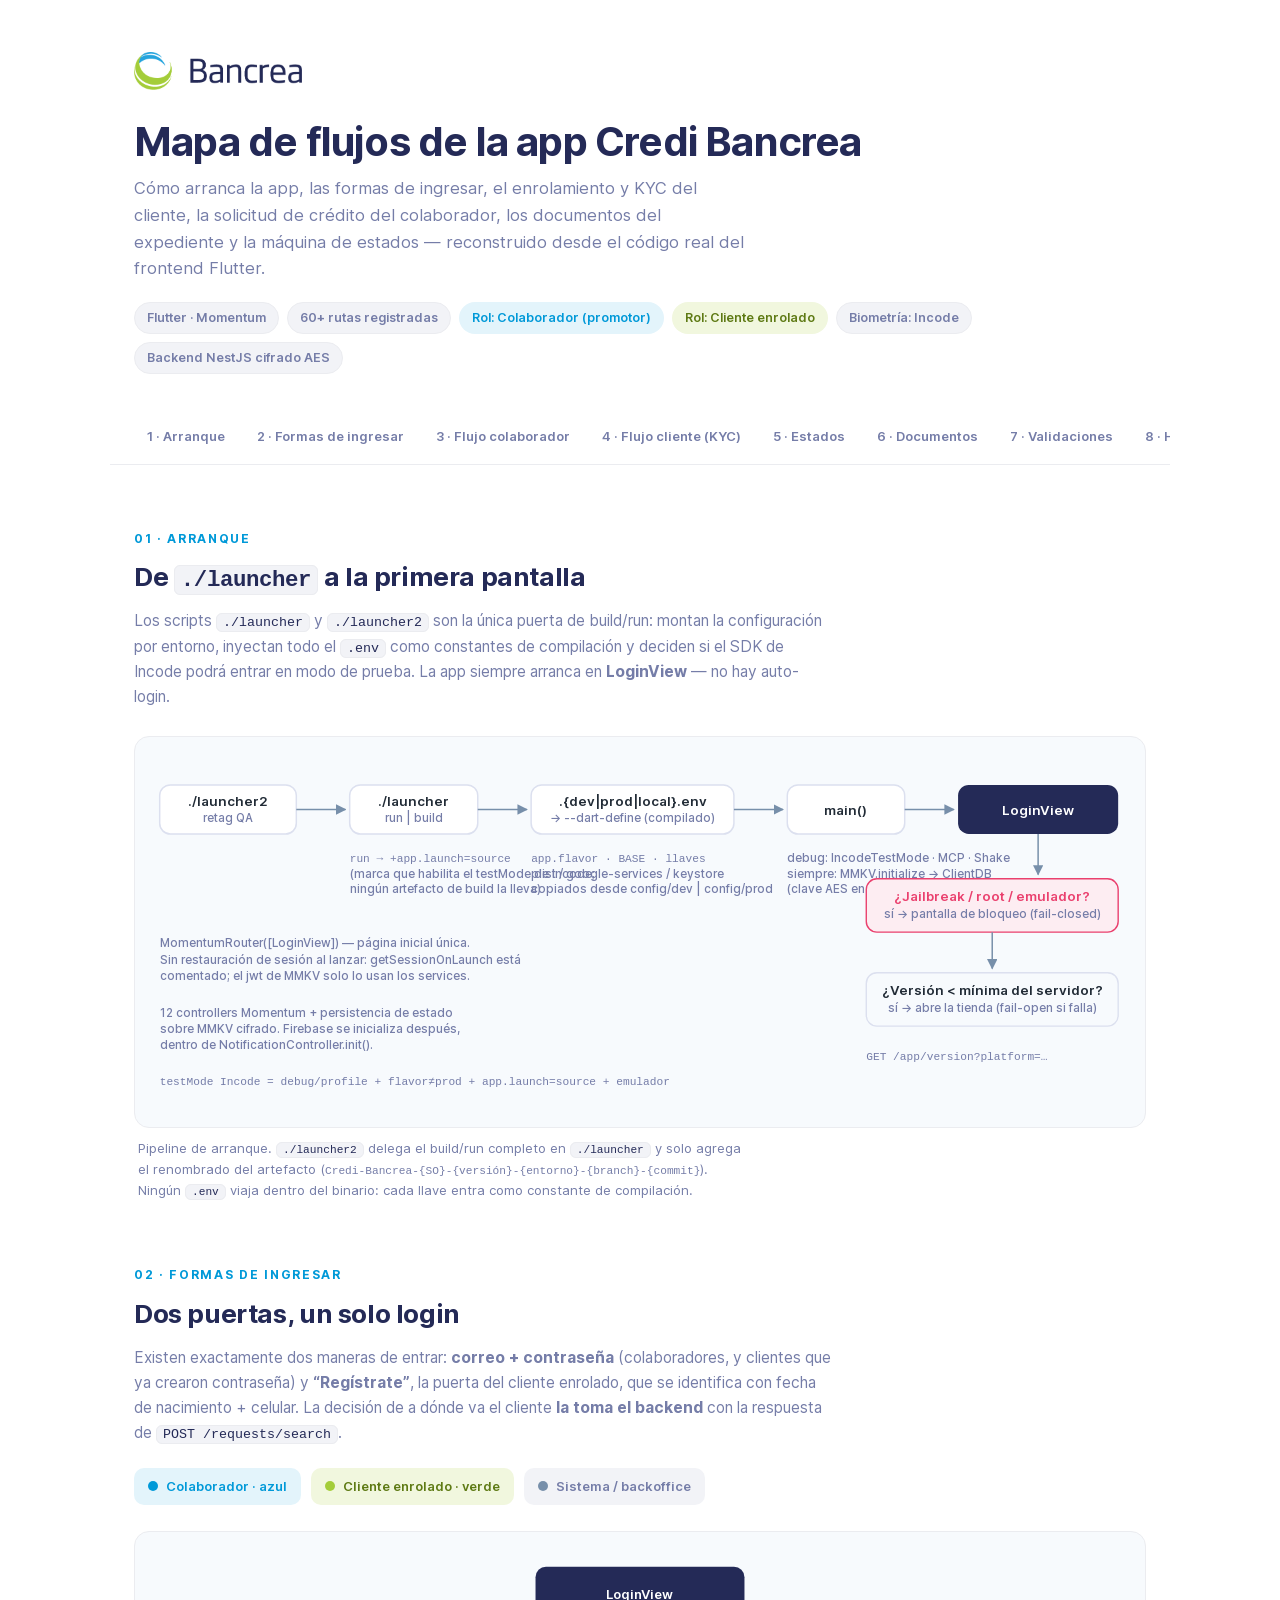
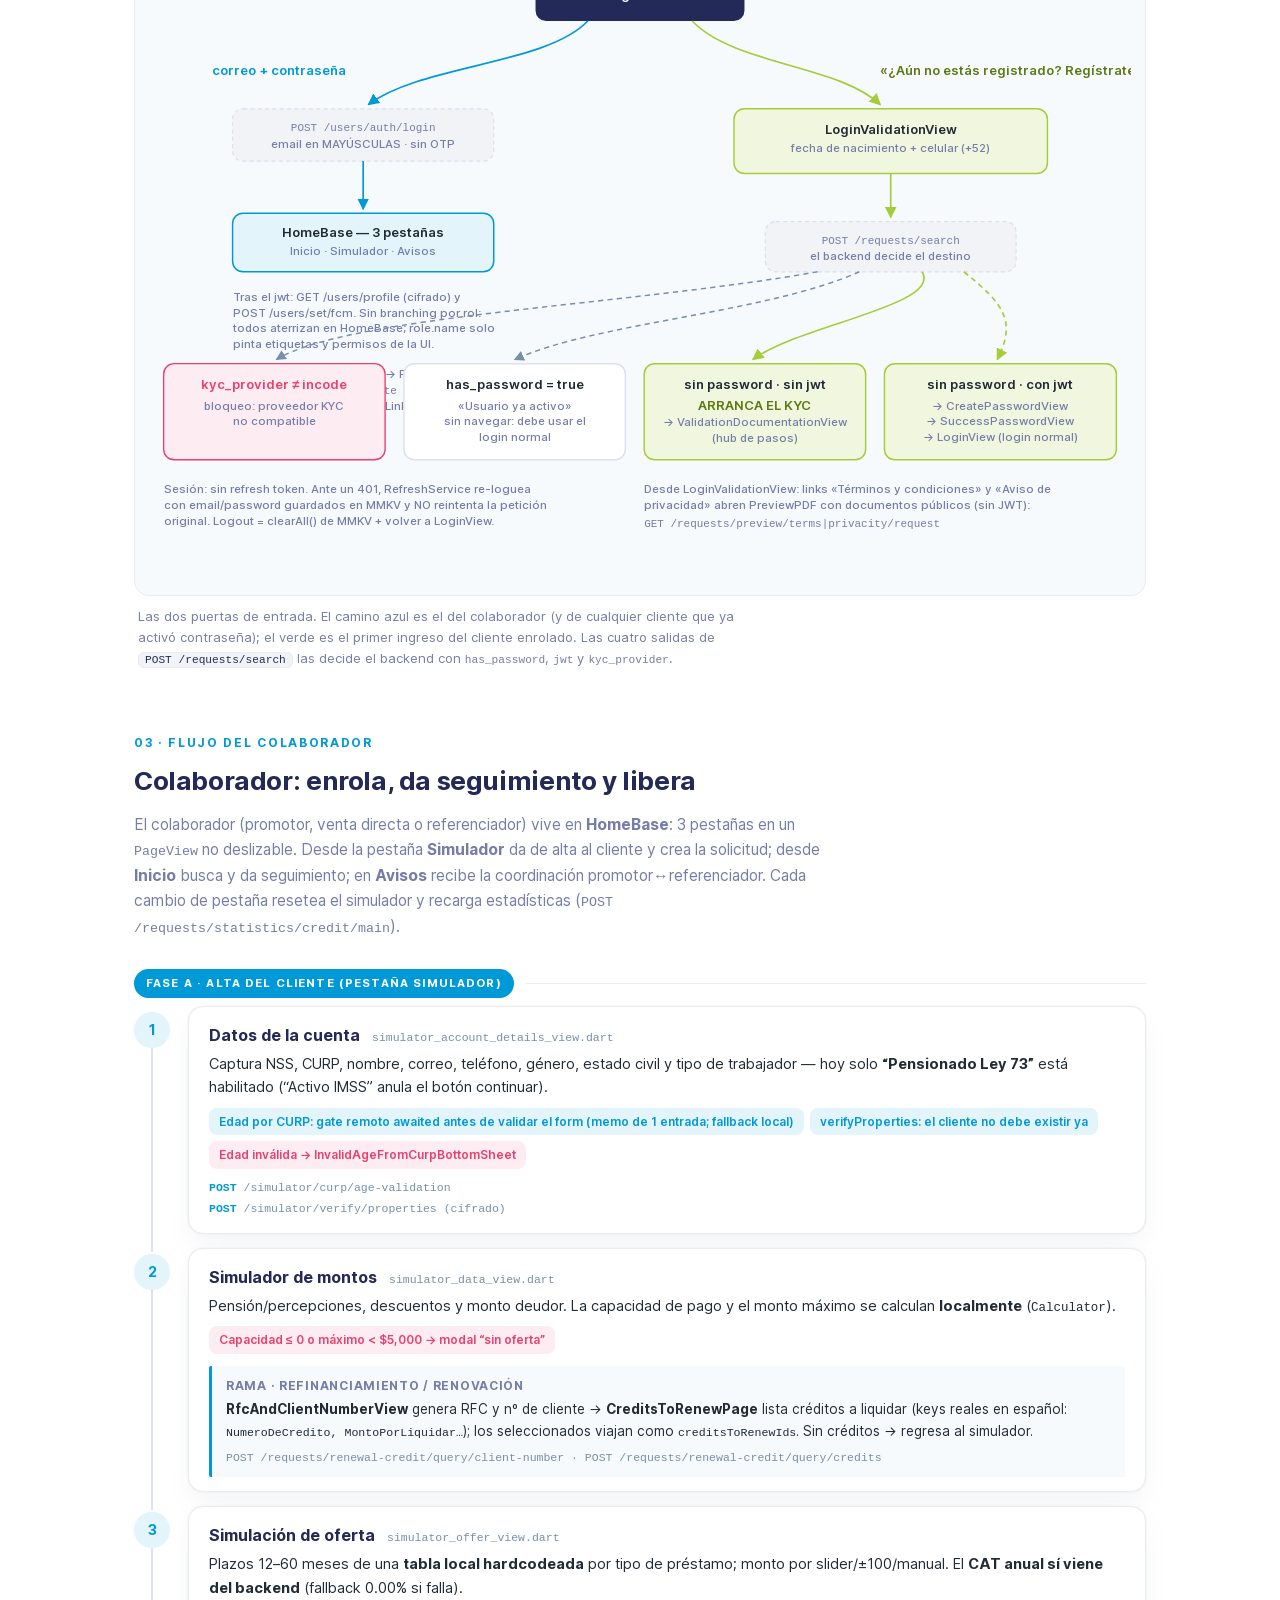
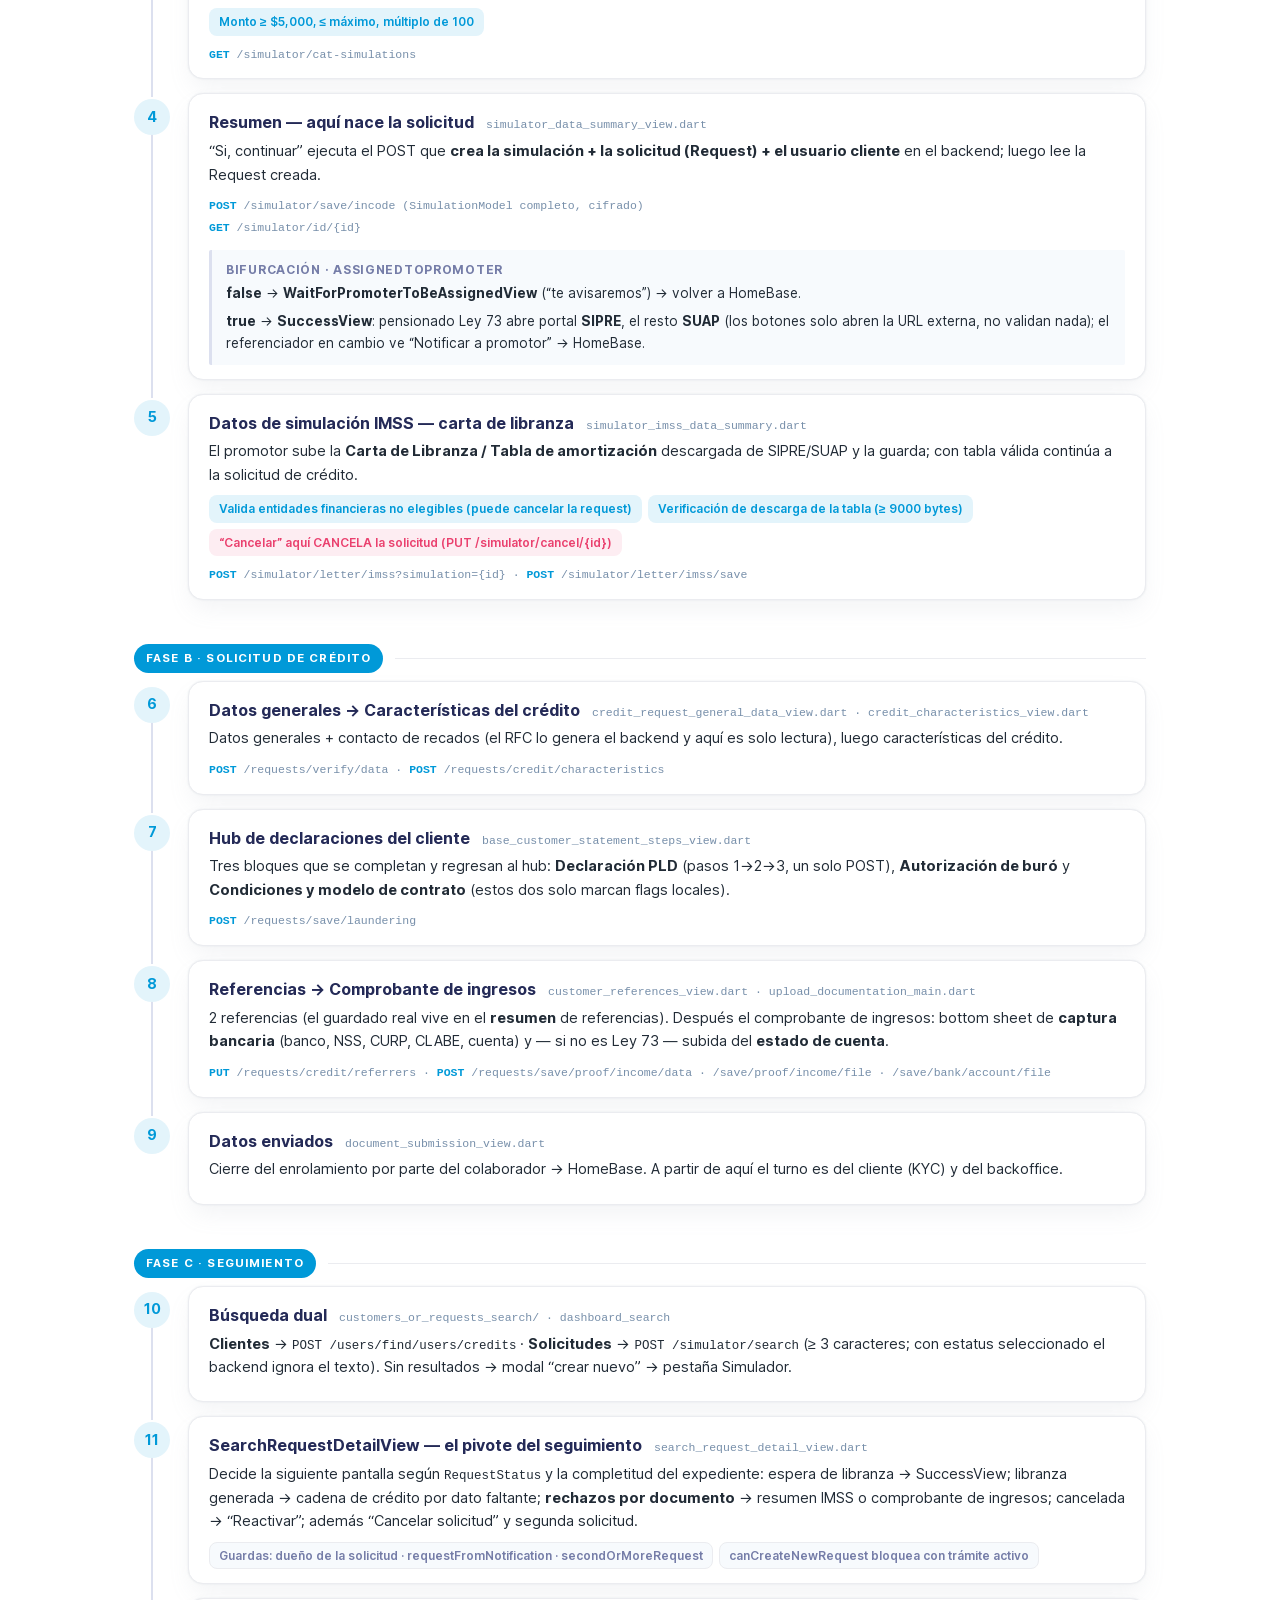
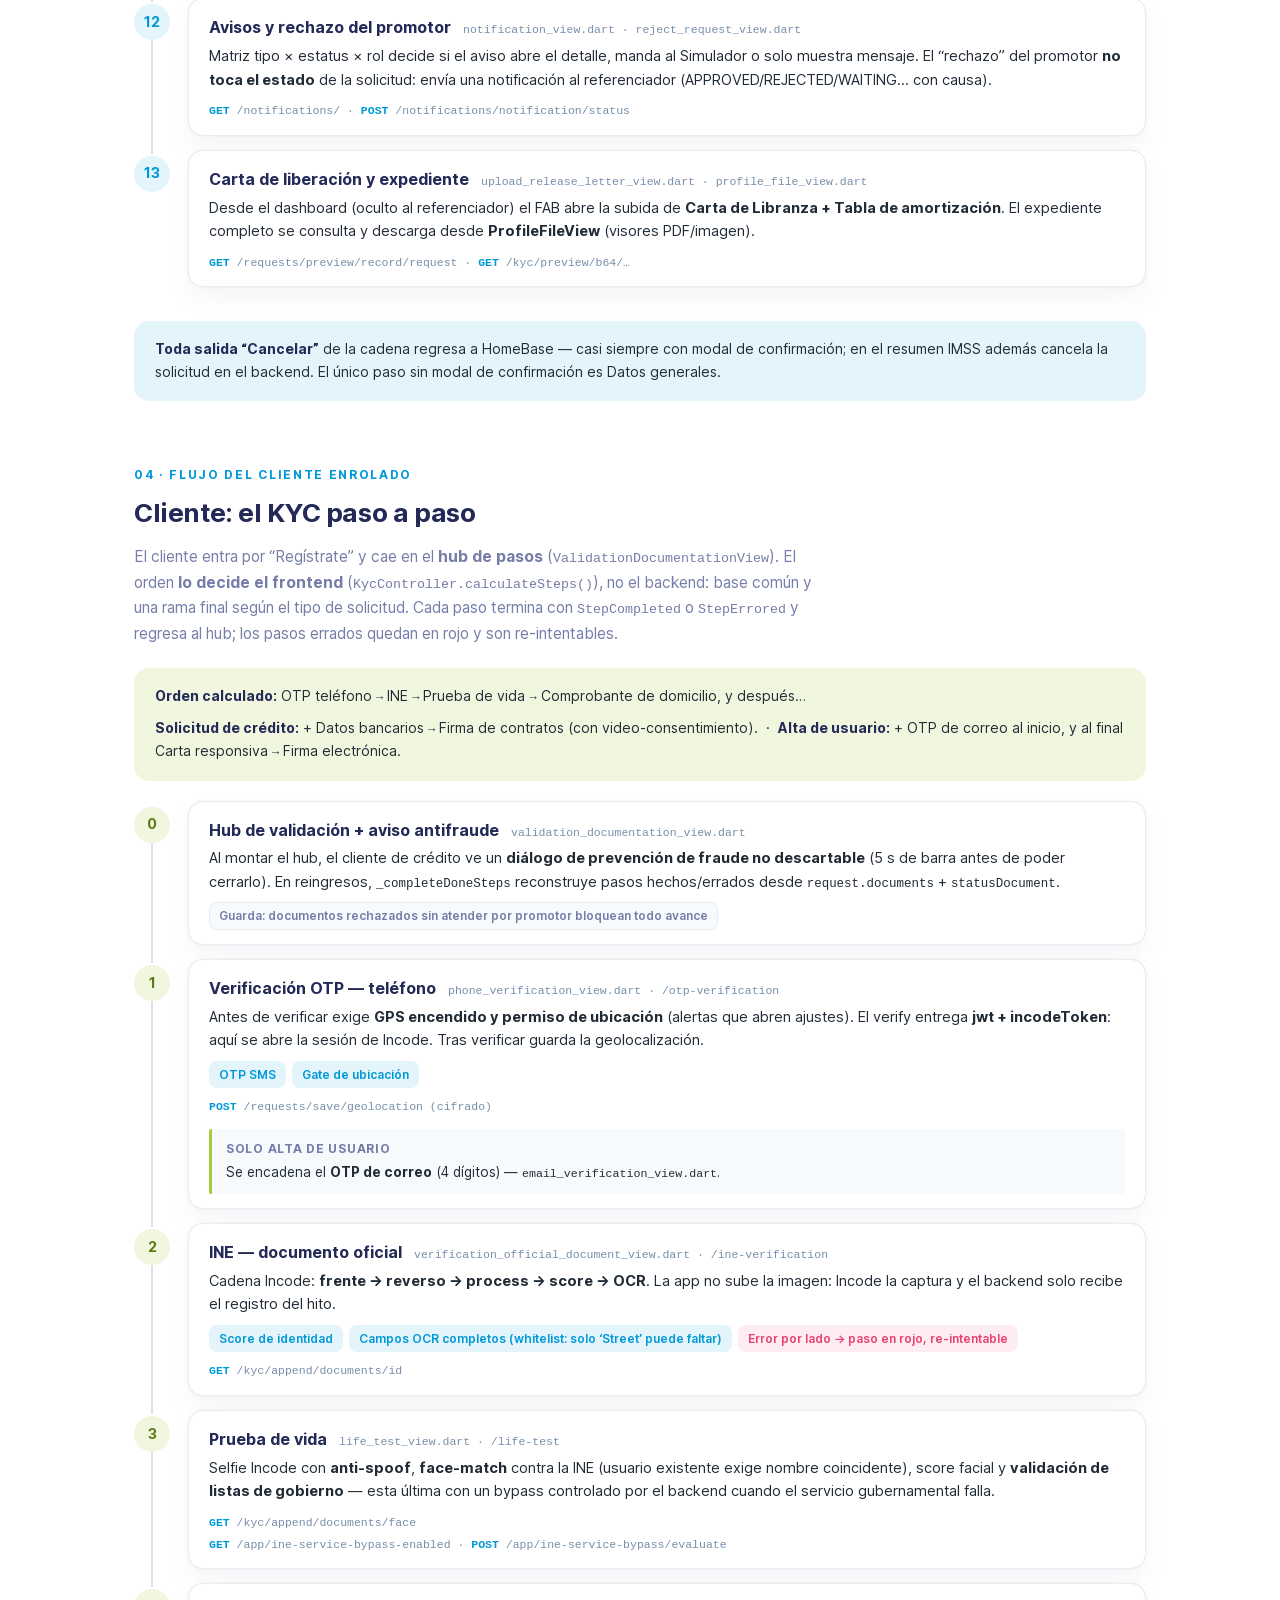
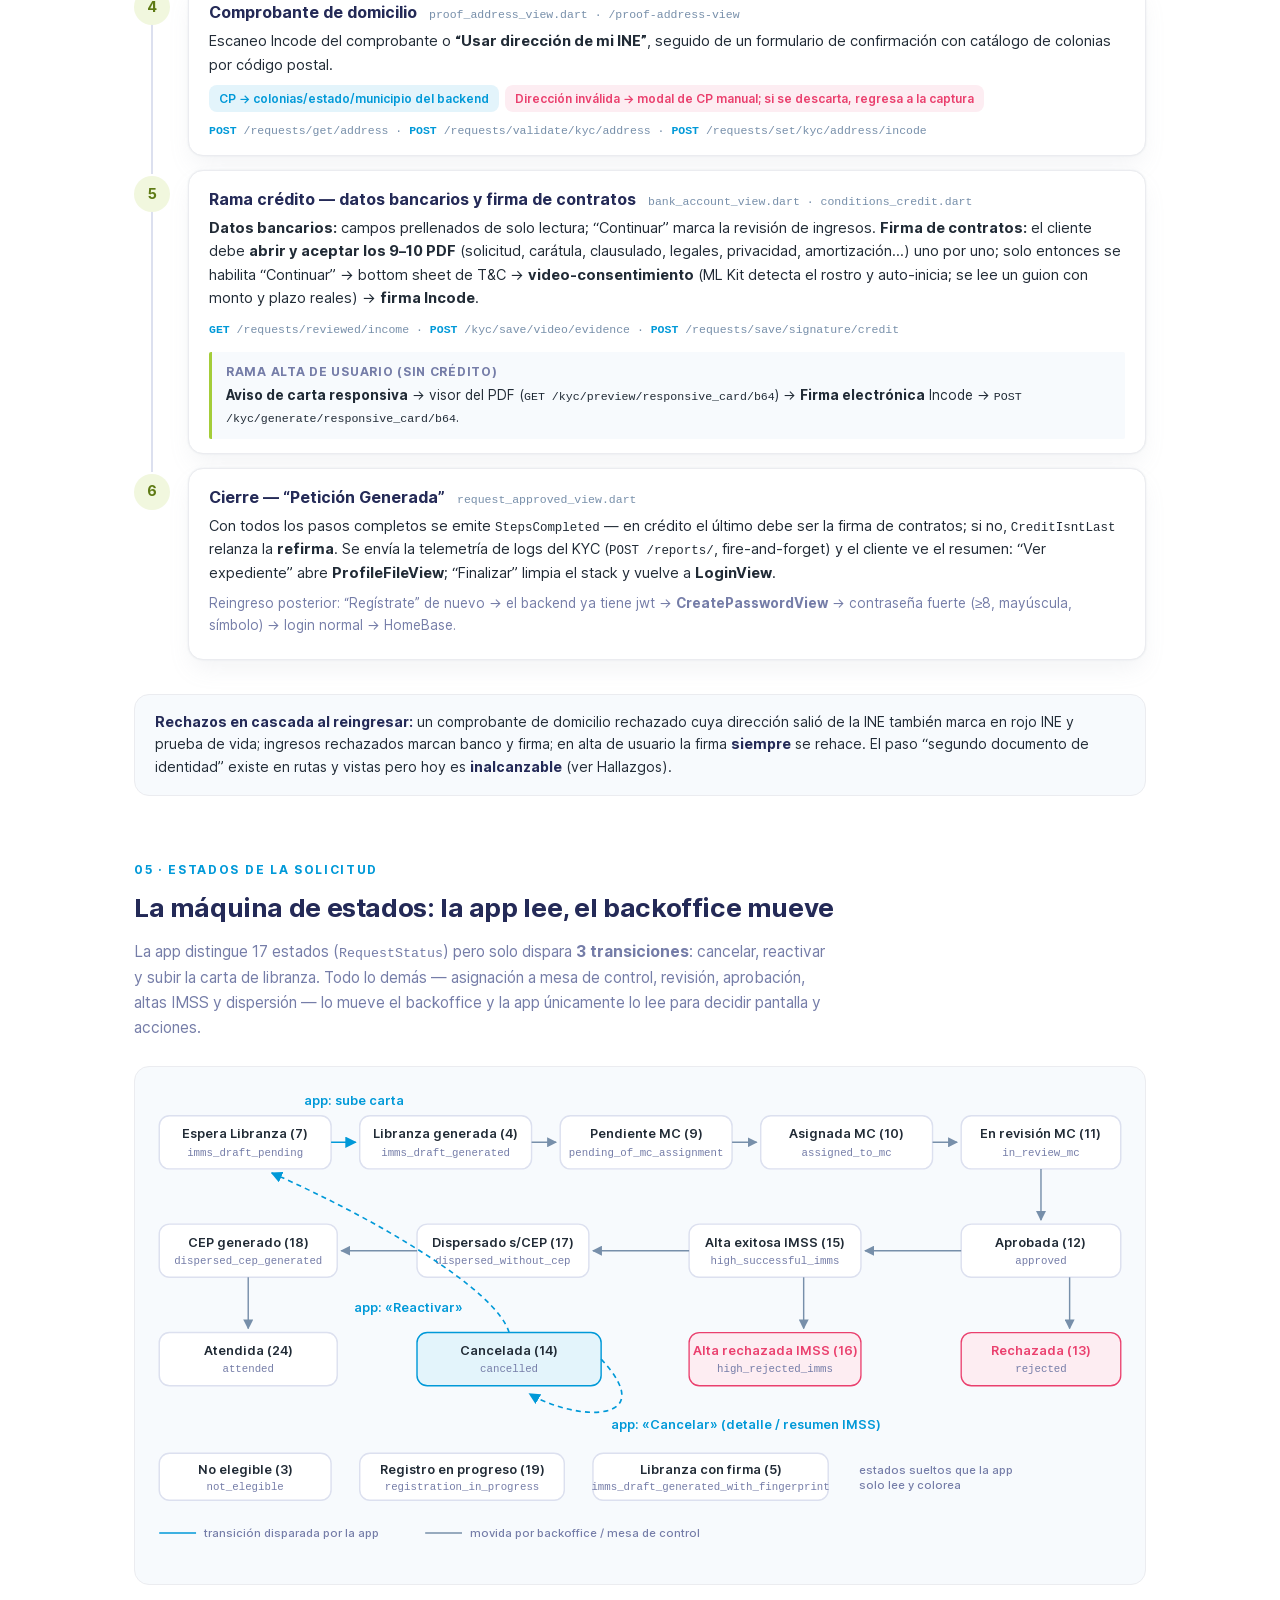
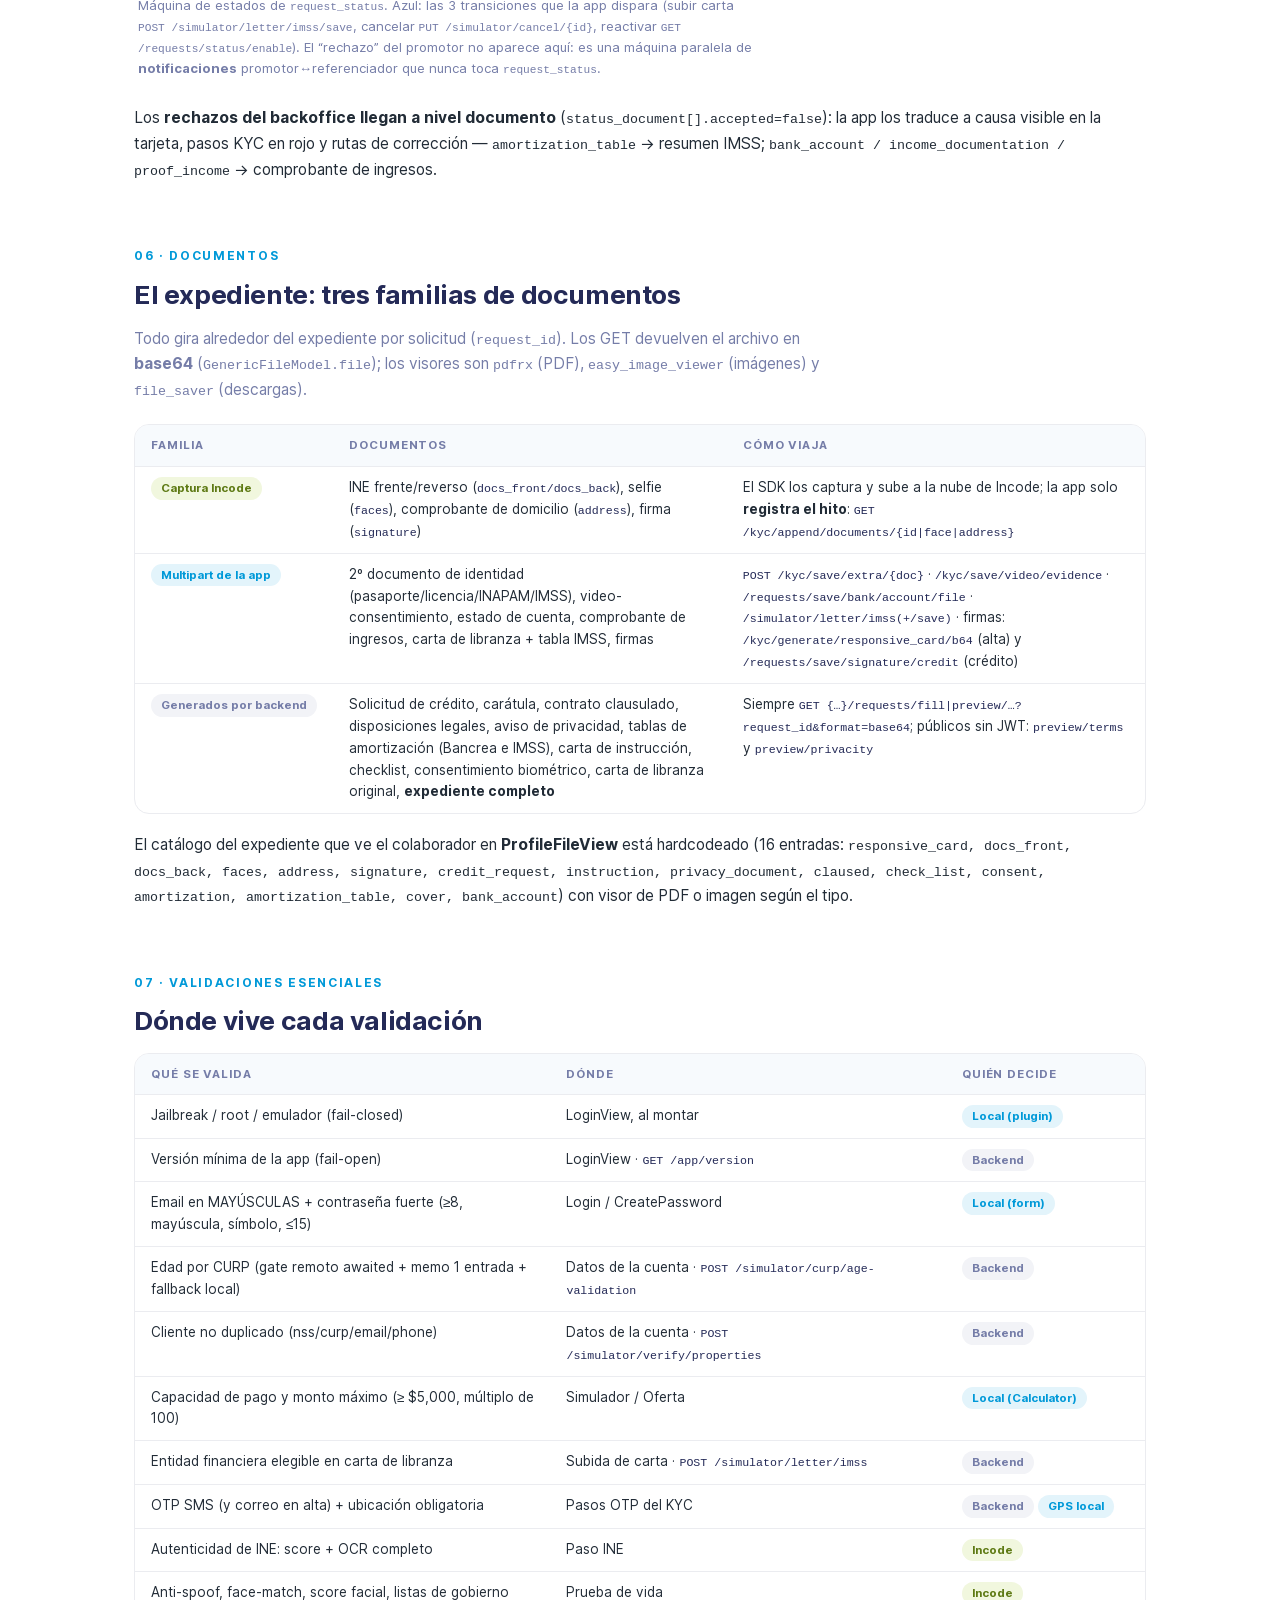
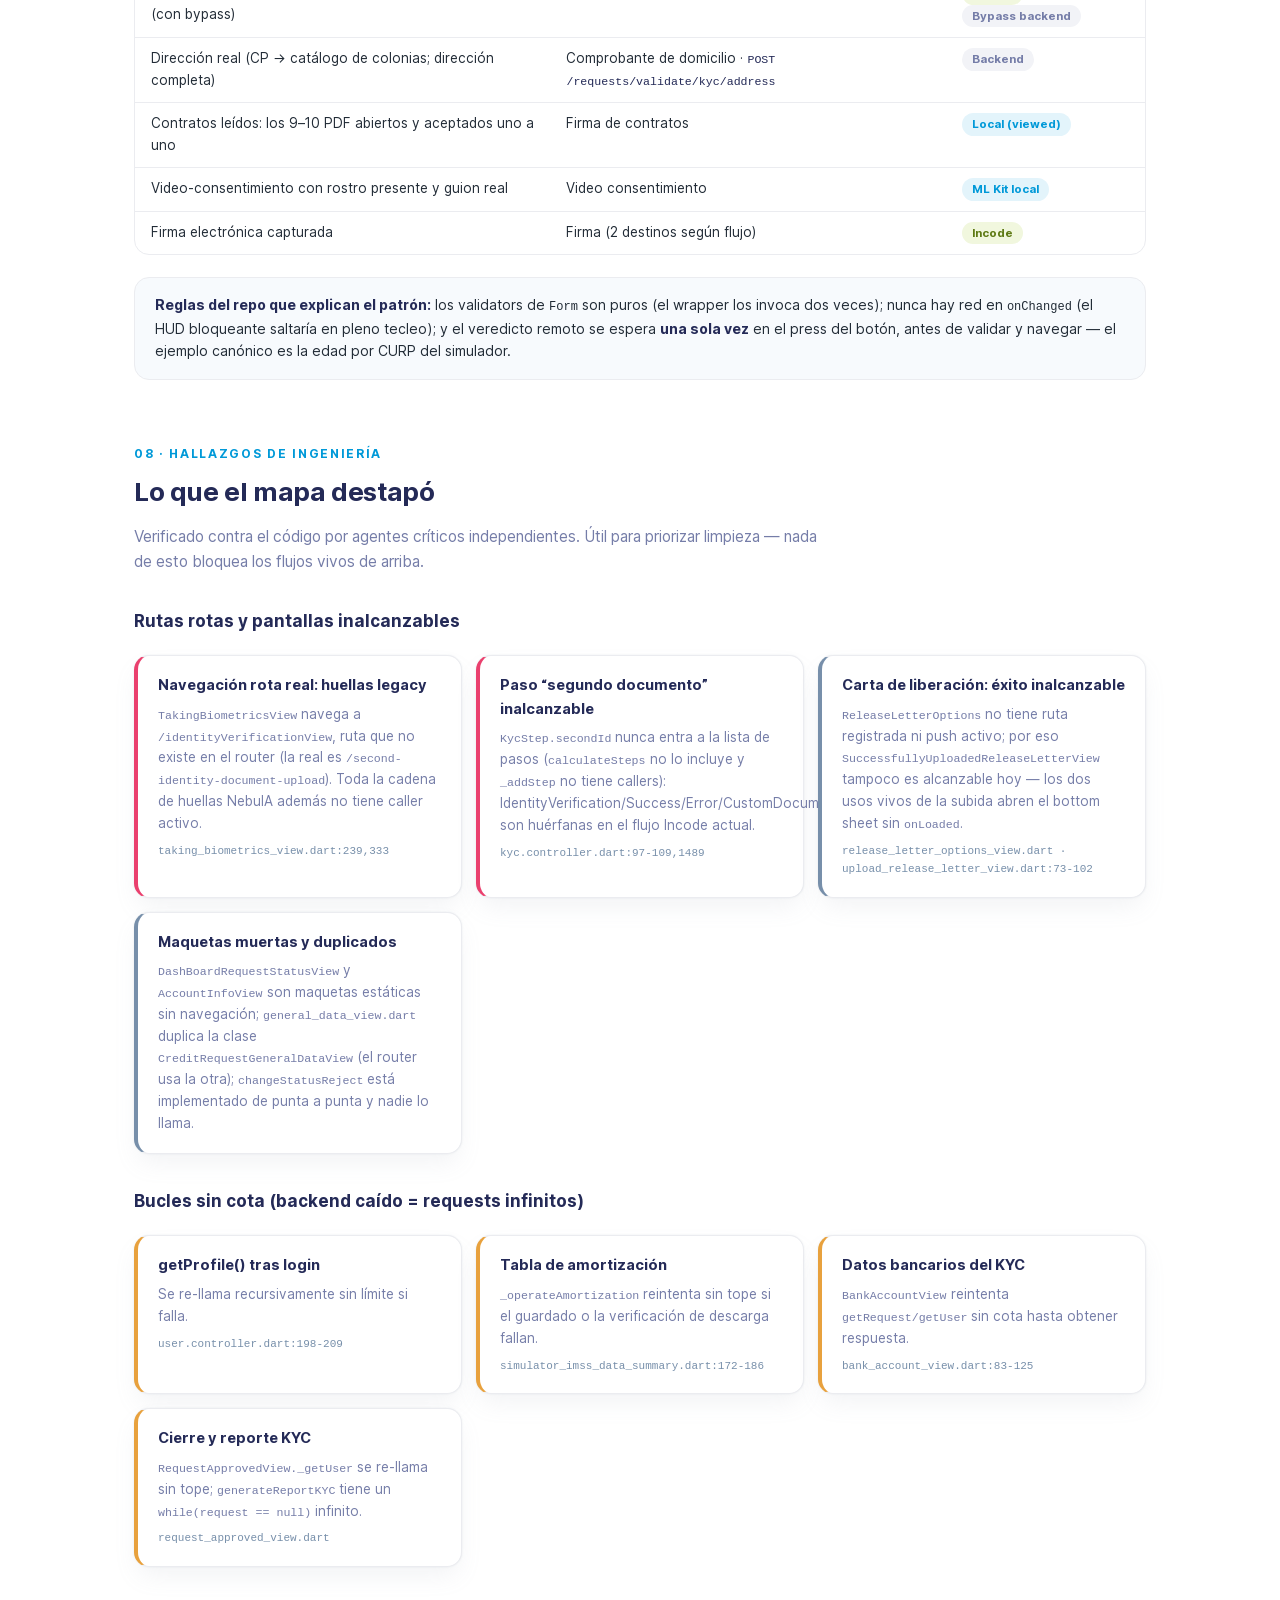
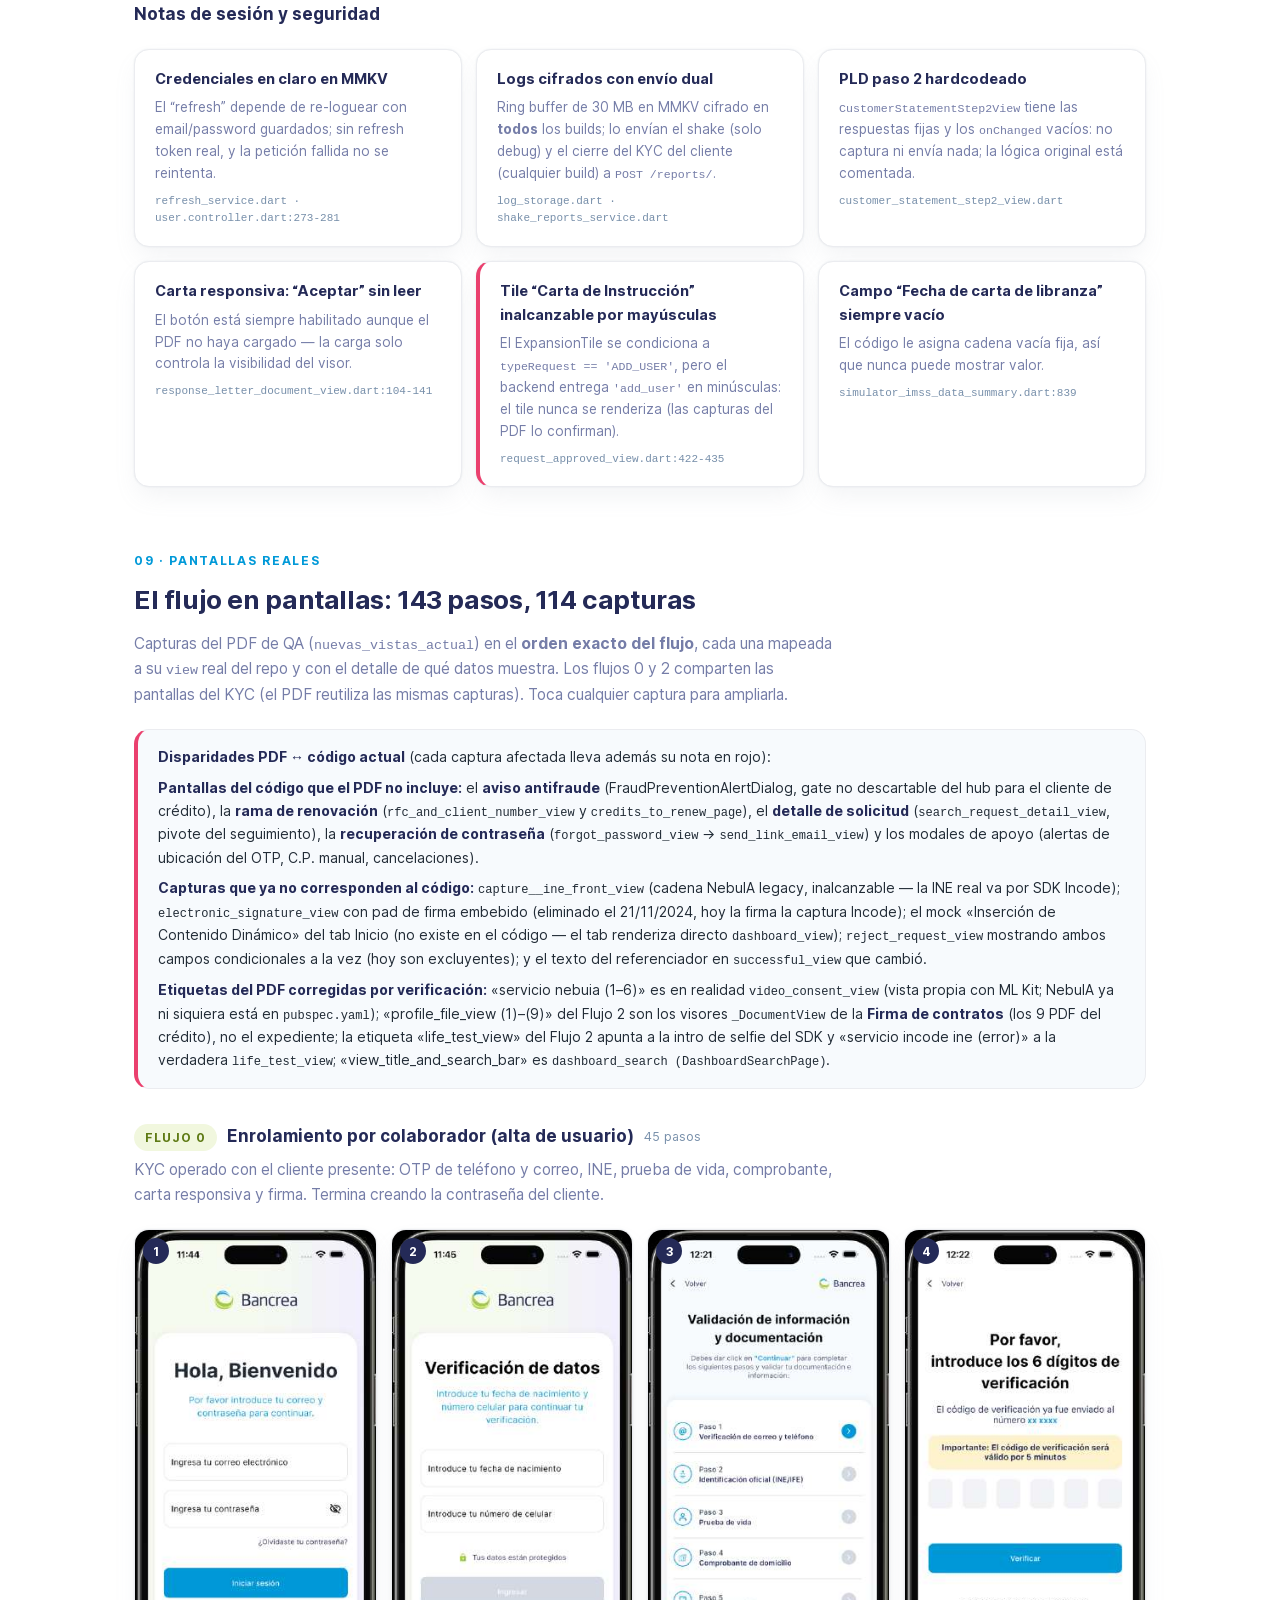
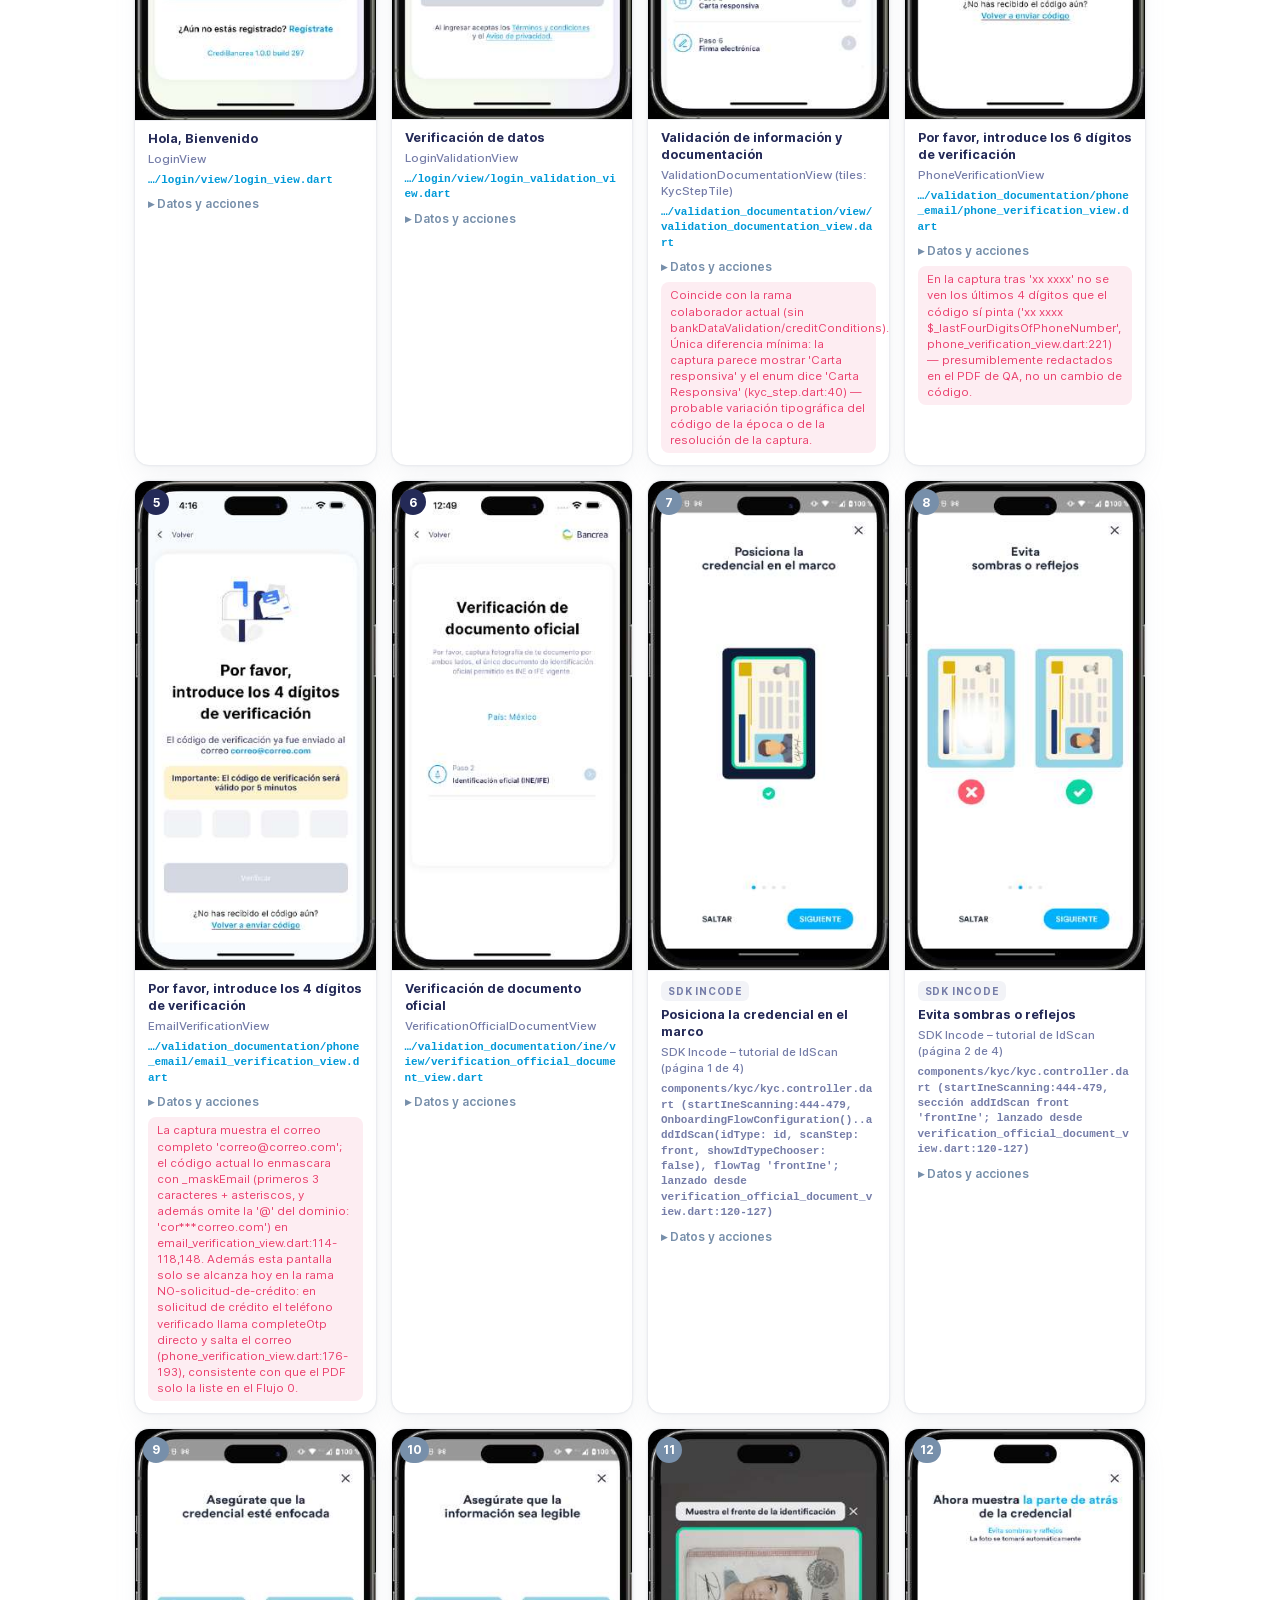
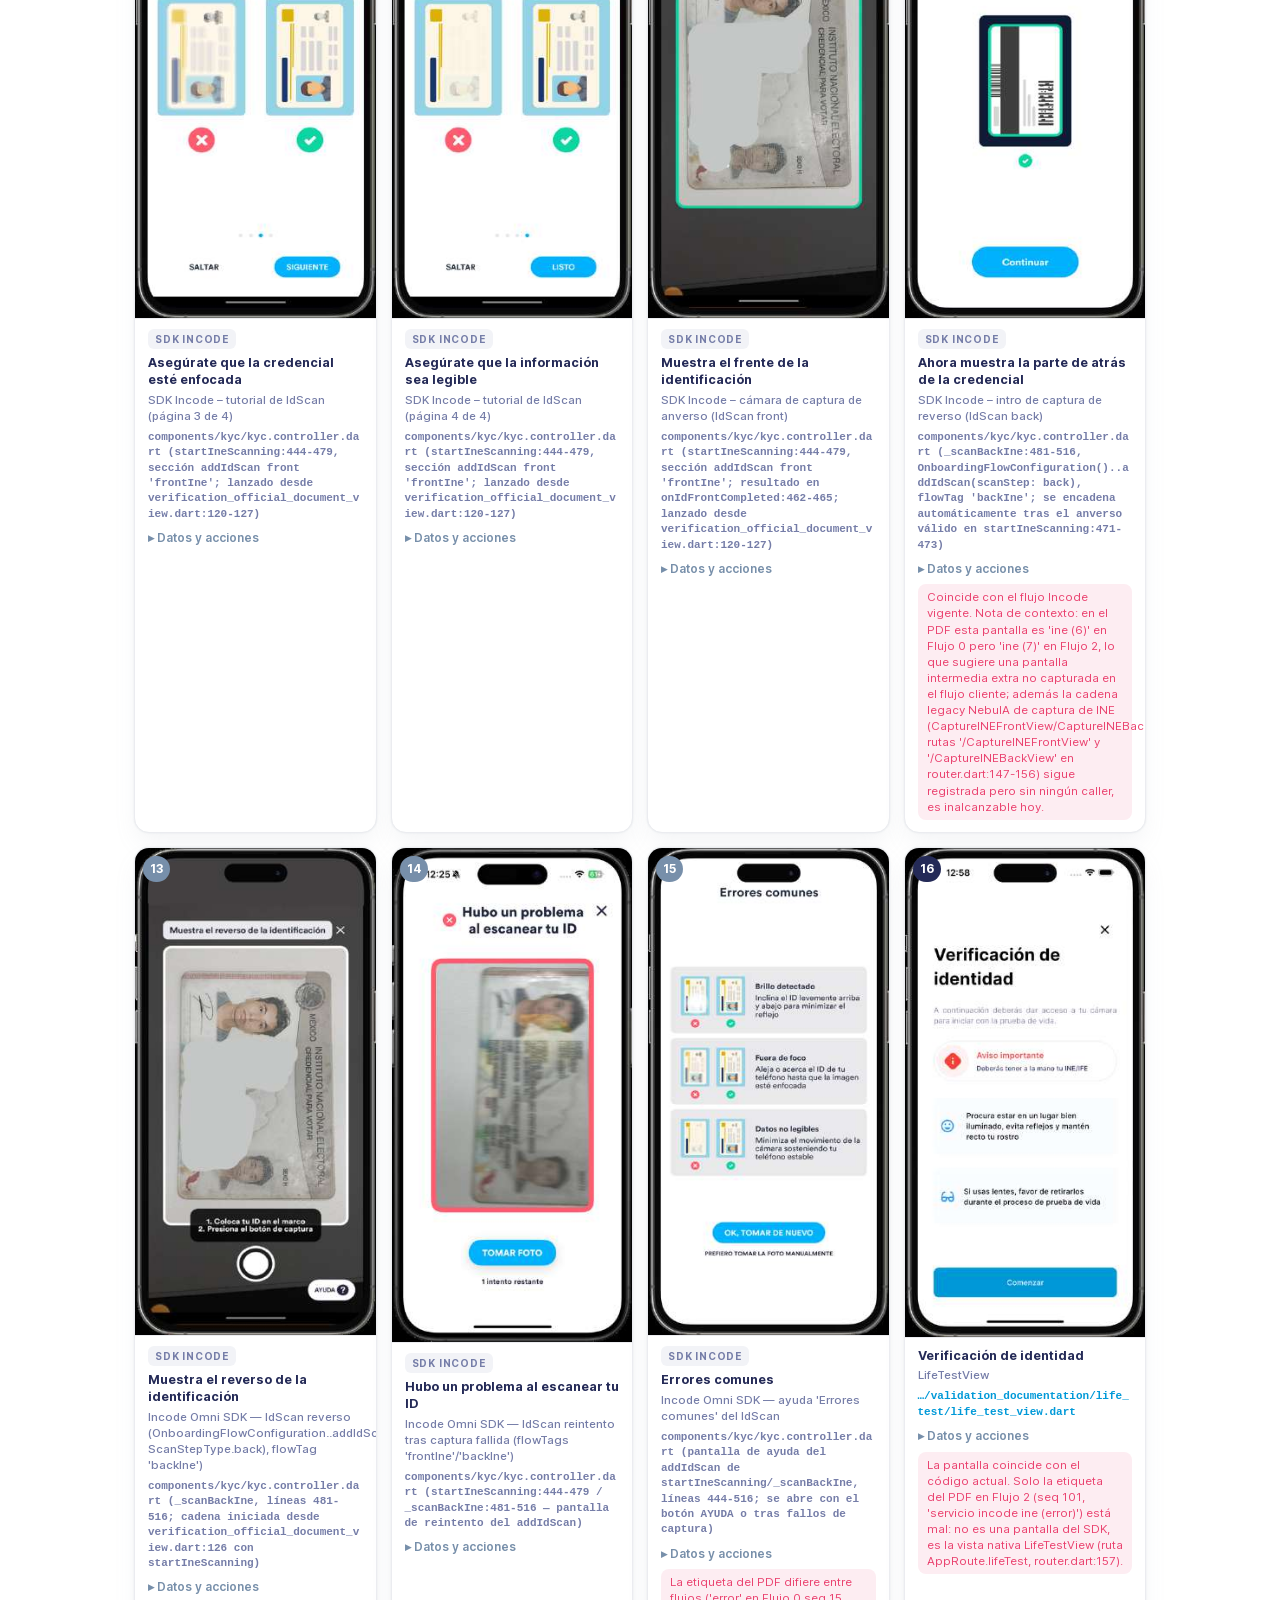
==== flujos/index.html @ 2f41d209 "feat: landing de navegación con identidad Bancrea y dos secciones (flujos, incode) - Nueva landing m" ====
<!doctype html>
<html lang="es">
<head>
<meta charset="utf-8">
<meta name="viewport" content="width=device-width, initial-scale=1">
<title>Credi Bancrea · Mapa de flujos</title>
<meta name="description" content="Mapa de flujos de la app Credi Bancrea: arranque, formas de ingresar, flujos por rol, estados, documentos y las pantallas reales verificadas contra el código.">
<link rel="icon" href="assets/img/logo_bancrea_crop.png">
<link rel="stylesheet" href="assets/css/styles.css">
</head>
<body>


<div class="wrap">

<header class="hero">
  <span class="logo-chip"><img src="assets/img/logo_bancrea.png" alt="Bancrea"></span>
  <h1>Mapa de flujos de la app Credi&nbsp;Bancrea</h1>
  <p class="lede">Cómo arranca la app, las formas de ingresar, el enrolamiento y KYC del cliente, la solicitud de crédito del colaborador, los documentos del expediente y la máquina de estados — reconstruido desde el código real del frontend Flutter.</p>
  <div class="meta">
    <span class="chip">Flutter · Momentum</span>
    <span class="chip">60+ rutas registradas</span>
    <span class="chip b">Rol: Colaborador (promotor)</span>
    <span class="chip g">Rol: Cliente enrolado</span>
    <span class="chip">Biometría: Incode</span>
    <span class="chip">Backend NestJS cifrado AES</span>
  </div>
</header>

<nav class="toc" aria-label="Secciones"><div class="row">
  <a href="#arranque">1 · Arranque</a>
  <a href="#ingreso">2 · Formas de ingresar</a>
  <a href="#colaborador">3 · Flujo colaborador</a>
  <a href="#cliente">4 · Flujo cliente (KYC)</a>
  <a href="#estados">5 · Estados</a>
  <a href="#documentos">6 · Documentos</a>
  <a href="#validaciones">7 · Validaciones</a>
  <a href="#hallazgos">8 · Hallazgos</a>
  <a href="#pantallas">9 · Pantallas</a>
</div></nav>

<!-- ============================================================ -->
<section id="arranque">
  <p class="eyebrow">01 · Arranque</p>
  <h2>De <code>./launcher</code> a la primera pantalla</h2>
  <p class="intro">Los scripts <code>./launcher</code> y <code>./launcher2</code> son la única puerta de build/run: montan la configuración por entorno, inyectan todo el <code>.env</code> como constantes de compilación y deciden si el SDK de Incode podrá entrar en modo de prueba. La app siempre arranca en <b>LoginView</b> — no hay auto-login.</p>

  <figure>
    <div class="fig-scroll">
    <svg viewBox="0 0 920 332" role="img" aria-label="Pipeline de arranque: launcher2 delega en launcher, que genera dart-defines desde el archivo .env y ejecuta main(), que termina montando LoginView; ahí corren dos gates: jailbreak (bloqueo fail-closed) y versión mínima (tienda, fail-open)">
      <defs>
        <marker id="s1a" viewBox="0 0 10 10" refX="9" refY="5" markerWidth="7" markerHeight="7" orient="auto-start-reverse"><path d="M0 0L10 5L0 10z" class="mk"/></marker>
      </defs>
      <g class="nd"><rect x="10" y="28" width="128" height="46"/><text x="74" y="48" text-anchor="middle">./launcher2</text><text x="74" y="63" text-anchor="middle" class="t2">retag QA</text></g>
      <g class="nd"><rect x="188" y="28" width="120" height="46"/><text x="248" y="48" text-anchor="middle">./launcher</text><text x="248" y="63" text-anchor="middle" class="t2">run | build</text></g>
      <g class="nd"><rect x="358" y="28" width="190" height="46"/><text x="453" y="48" text-anchor="middle">.{dev|prod|local}.env</text><text x="453" y="63" text-anchor="middle" class="t2">→ --dart-define (compilado)</text></g>
      <g class="nd"><rect x="598" y="28" width="110" height="46"/><text x="653" y="56" text-anchor="middle">main()</text></g>
      <g class="nd-strong"><rect x="758" y="28" width="150" height="46"/><text x="833" y="56" text-anchor="middle" class="tw">LoginView</text></g>
      <line x1="138" y1="51" x2="184" y2="51" class="ln" marker-end="url(#s1a)"/>
      <line x1="308" y1="51" x2="354" y2="51" class="ln" marker-end="url(#s1a)"/>
      <line x1="548" y1="51" x2="594" y2="51" class="ln" marker-end="url(#s1a)"/>
      <line x1="708" y1="51" x2="754" y2="51" class="ln" marker-end="url(#s1a)"/>

      <text x="188" y="100" class="tm">run → +app.launch=source</text>
      <text x="188" y="115" class="t2">(marca que habilita el testMode de Incode;</text>
      <text x="188" y="129" class="t2">ningún artefacto de build la lleva)</text>
      <text x="358" y="100" class="tm">app.flavor · BASE · llaves</text>
      <text x="358" y="115" class="t2">plist / google-services / keystore</text>
      <text x="358" y="129" class="t2">copiados desde config/dev | config/prod</text>
      <text x="598" y="100" class="t2">debug: IncodeTestMode · MCP · Shake</text>
      <text x="598" y="115" class="t2">siempre: MMKV.initialize → ClientDB</text>
      <text x="598" y="129" class="t2">(clave AES en Keystore / Keychain)</text>

      <line x1="833" y1="74" x2="833" y2="112" class="ln" marker-end="url(#s1a)"/>
      <g class="gate-red"><rect x="672" y="116" width="236" height="50"/><text x="790" y="137" text-anchor="middle" class="te">¿Jailbreak / root / emulador?</text><text x="790" y="153" text-anchor="middle" class="t2">sí → pantalla de bloqueo (fail-closed)</text></g>
      <line x1="790" y1="166" x2="790" y2="200" class="ln" marker-end="url(#s1a)"/>
      <g class="gate-ok"><rect x="672" y="204" width="236" height="50"/><text x="790" y="225" text-anchor="middle">¿Versión &lt; mínima del servidor?</text><text x="790" y="241" text-anchor="middle" class="t2">sí → abre la tienda (fail-open si falla)</text></g>
      <text x="672" y="286" class="tm">GET /app/version?platform=…</text>

      <text x="10" y="180" class="t2">MomentumRouter([LoginView]) — página inicial única.</text>
      <text x="10" y="196" class="t2">Sin restauración de sesión al lanzar: getSessionOnLaunch está</text>
      <text x="10" y="211" class="t2">comentado; el jwt de MMKV solo lo usan los services.</text>
      <text x="10" y="245" class="t2">12 controllers Momentum + persistencia de estado</text>
      <text x="10" y="260" class="t2">sobre MMKV cifrado. Firebase se inicializa después,</text>
      <text x="10" y="275" class="t2">dentro de NotificationController.init().</text>
      <text x="10" y="309" class="tm">testMode Incode = debug/profile + flavor≠prod + app.launch=source + emulador</text>
    </svg>
    </div>
    <figcaption>Pipeline de arranque. <code>./launcher2</code> delega el build/run completo en <code>./launcher</code> y solo agrega el renombrado del artefacto (<span class="mono">Credi-Bancrea-{SO}-{versión}-{entorno}-{branch}-{commit}</span>). Ningún <code>.env</code> viaja dentro del binario: cada llave entra como constante de compilación.</figcaption>
  </figure>
</section>

<!-- ============================================================ -->
<section id="ingreso">
  <p class="eyebrow">02 · Formas de ingresar</p>
  <h2>Dos puertas, un solo login</h2>
  <p class="intro">Existen exactamente dos maneras de entrar: <b>correo + contraseña</b> (colaboradores, y clientes que ya crearon contraseña) y <b>“Regístrate”</b>, la puerta del cliente enrolado, que se identifica con fecha de nacimiento + celular. La decisión de a dónde va el cliente <b>la toma el backend</b> con la respuesta de <code>POST /requests/search</code>.</p>

  <div class="roles-legend">
    <span class="role-pill colab"><span class="dot"></span>Colaborador · azul</span>
    <span class="role-pill cli"><span class="dot"></span>Cliente enrolado · verde</span>
    <span class="role-pill sys"><span class="dot"></span>Sistema / backoffice</span>
  </div>

  <figure>
    <div class="fig-scroll">
    <svg viewBox="0 0 940 600" role="img" aria-label="Desde LoginView hay dos caminos: login con correo y contraseña hacia HomeBase, o Regístrate hacia LoginValidationView, cuyo POST /requests/search decide entre cuatro salidas: proveedor incompatible, usuario ya activo, arrancar KYC o crear contraseña">
      <defs>
        <marker id="s2a" viewBox="0 0 10 10" refX="9" refY="5" markerWidth="7" markerHeight="7" orient="auto-start-reverse"><path d="M0 0L10 5L0 10z" class="mk"/></marker>
        <marker id="s2c" viewBox="0 0 10 10" refX="9" refY="5" markerWidth="7" markerHeight="7" orient="auto-start-reverse"><path d="M0 0L10 5L0 10z" class="mk-c"/></marker>
        <marker id="s2g" viewBox="0 0 10 10" refX="9" refY="5" markerWidth="7" markerHeight="7" orient="auto-start-reverse"><path d="M0 0L10 5L0 10z" class="mk-g"/></marker>
      </defs>
      <g class="nd-strong"><rect x="370" y="16" width="200" height="52"/><text x="470" y="47" text-anchor="middle" class="tw">LoginView</text></g>

      <path d="M 420 68 C 380 110, 260 110, 210 148" class="ln-c" fill="none" marker-end="url(#s2c)"/>
      <text x="60" y="120" class="tc">correo + contraseña</text>
      <path d="M 520 68 C 560 110, 660 110, 700 148" class="ln-g" fill="none" marker-end="url(#s2g)"/>
      <text x="700" y="120" class="tg">«¿Aún no estás registrado? Regístrate»</text>

      <g class="ep"><rect x="80" y="152" width="250" height="50"/><text x="205" y="173" text-anchor="middle" class="tm">POST /users/auth/login</text><text x="205" y="190" text-anchor="middle" class="t2">email en MAYÚSCULAS · sin OTP</text></g>
      <line x1="205" y1="202" x2="205" y2="248" class="ln-c" marker-end="url(#s2c)"/>
      <g class="nd-colab"><rect x="80" y="252" width="250" height="56"/><text x="205" y="275" text-anchor="middle">HomeBase — 3 pestañas</text><text x="205" y="292" text-anchor="middle" class="t2">Inicio · Simulador · Avisos</text></g>
      <text x="80" y="336" class="t2">Tras el jwt: GET /users/profile (cifrado) y</text>
      <text x="80" y="351" class="t2">POST /users/set/fcm. Sin branching por rol:</text>
      <text x="80" y="366" class="t2">todos aterrizan en HomeBase; role.name solo</text>
      <text x="80" y="381" class="t2">pinta etiquetas y permisos de la UI.</text>
      <text x="80" y="410" class="t2">¿Olvidaste tu contraseña? → ForgotPasswordView →</text>
      <text x="80" y="425" class="tm">GET /users/reset/generate</text>
      <text x="80" y="440" class="t2">→ enlace por correo (SendLinkEmailView)</text>

      <g class="nd-cli"><rect x="560" y="152" width="300" height="62"/><text x="710" y="176" text-anchor="middle">LoginValidationView</text><text x="710" y="193" text-anchor="middle" class="t2">fecha de nacimiento + celular (+52)</text></g>
      <line x1="710" y1="214" x2="710" y2="256" class="ln-g" marker-end="url(#s2g)"/>
      <g class="ep"><rect x="590" y="260" width="240" height="48"/><text x="710" y="281" text-anchor="middle" class="tm">POST /requests/search</text><text x="710" y="297" text-anchor="middle" class="t2">el backend decide el destino</text></g>

      <path d="M 640 308 C 460 340, 190 350, 122 392" class="ln ln-d" marker-end="url(#s2a)"/>
      <path d="M 680 308 C 590 348, 430 356, 350 392" class="ln ln-d" marker-end="url(#s2a)"/>
      <path d="M 740 308 C 760 340, 620 360, 578 392" class="ln-g" marker-end="url(#s2g)"/>
      <path d="M 780 308 C 820 340, 830 356, 812 392" class="ln-g ln-d" marker-end="url(#s2g)"/>

      <g class="gate-red"><rect x="14" y="396" width="212" height="92"/><text x="120" y="420" text-anchor="middle" class="te">kyc_provider ≠ incode</text><text x="120" y="440" text-anchor="middle" class="t2">bloqueo: proveedor KYC</text><text x="120" y="455" text-anchor="middle" class="t2">no compatible</text></g>
      <g class="nd"><rect x="244" y="396" width="212" height="92"/><text x="350" y="420" text-anchor="middle">has_password = true</text><text x="350" y="440" text-anchor="middle" class="t2">«Usuario ya activo»</text><text x="350" y="455" text-anchor="middle" class="t2">sin navegar: debe usar el</text><text x="350" y="470" text-anchor="middle" class="t2">login normal</text></g>
      <g class="nd-cli"><rect x="474" y="396" width="212" height="92"/><text x="580" y="420" text-anchor="middle">sin password · sin jwt</text><text x="580" y="440" text-anchor="middle" class="tg">ARRANCA EL KYC</text><text x="580" y="456" text-anchor="middle" class="t2">→ ValidationDocumentationView</text><text x="580" y="471" text-anchor="middle" class="t2">(hub de pasos)</text></g>
      <g class="nd-cli"><rect x="704" y="396" width="222" height="92"/><text x="815" y="420" text-anchor="middle">sin password · con jwt</text><text x="815" y="440" text-anchor="middle" class="t2">→ CreatePasswordView</text><text x="815" y="455" text-anchor="middle" class="t2">→ SuccessPasswordView</text><text x="815" y="470" text-anchor="middle" class="t2">→ LoginView (login normal)</text></g>

      <text x="474" y="520" class="t2">Desde LoginValidationView: links «Términos y condiciones» y «Aviso de</text>
      <text x="474" y="535" class="t2">privacidad» abren PreviewPDF con documentos públicos (sin JWT):</text>
      <text x="474" y="552" class="tm">GET /requests/preview/terms|privacity/request</text>
      <text x="14" y="520" class="t2">Sesión: sin refresh token. Ante un 401, RefreshService re-loguea</text>
      <text x="14" y="535" class="t2">con email/password guardados en MMKV y NO reintenta la petición</text>
      <text x="14" y="550" class="t2">original. Logout = clearAll() de MMKV + volver a LoginView.</text>
    </svg>
    </div>
    <figcaption>Las dos puertas de entrada. El camino azul es el del colaborador (y de cualquier cliente que ya activó contraseña); el verde es el primer ingreso del cliente enrolado. Las cuatro salidas de <code>POST /requests/search</code> las decide el backend con <span class="mono">has_password</span>, <span class="mono">jwt</span> y <span class="mono">kyc_provider</span>.</figcaption>
  </figure>
</section>

<!-- ============================================================ -->
<section id="colaborador">
  <p class="eyebrow">03 · Flujo del colaborador</p>
  <h2>Colaborador: enrola, da seguimiento y libera</h2>
  <p class="intro">El colaborador (promotor, venta directa o referenciador) vive en <b>HomeBase</b>: 3 pestañas en un <span class="mono">PageView</span> no deslizable. Desde la pestaña <b>Simulador</b> da de alta al cliente y crea la solicitud; desde <b>Inicio</b> busca y da seguimiento; en <b>Avisos</b> recibe la coordinación promotor↔referenciador. Cada cambio de pestaña resetea el simulador y recarga estadísticas (<span class="mono">POST /requests/statistics/credit/main</span>).</p>

  <div class="phase colab"><span class="tag">Fase A · Alta del cliente (pestaña Simulador)</span><span class="l"></span></div>
  <ol class="flow c-colab">
    <li><span class="num">1</span><div class="step">
      <div class="head"><span class="name">Datos de la cuenta</span><span class="file">simulator_account_details_view.dart</span></div>
      <p>Captura NSS, CURP, nombre, correo, teléfono, género, estado civil y tipo de trabajador — hoy solo <b>“Pensionado Ley 73”</b> está habilitado (“Activo IMSS” anula el botón continuar).</p>
      <div class="tags"><span class="vtag v">Edad por CURP: gate remoto awaited antes de validar el form (memo de 1 entrada; fallback local)</span><span class="vtag v">verifyProperties: el cliente no debe existir ya</span><span class="vtag e">Edad inválida → InvalidAgeFromCurpBottomSheet</span></div>
      <div class="eps"><span><b>POST</b> /simulator/curp/age-validation</span><span><b>POST</b> /simulator/verify/properties (cifrado)</span></div>
    </div></li>
    <li><span class="num">2</span><div class="step">
      <div class="head"><span class="name">Simulador de montos</span><span class="file">simulator_data_view.dart</span></div>
      <p>Pensión/percepciones, descuentos y monto deudor. La capacidad de pago y el monto máximo se calculan <b>localmente</b> (<span class="mono">Calculator</span>).</p>
      <div class="tags"><span class="vtag e">Capacidad ≤ 0 o máximo &lt; $5,000 → modal “sin oferta”</span></div>
      <div class="branch alt-c"><div class="bt">Rama · Refinanciamiento / renovación</div>
        <p><b>RfcAndClientNumberView</b> genera RFC y nº de cliente → <b>CreditsToRenewPage</b> lista créditos a liquidar (keys reales en español: <span class="mono">NumeroDeCredito, MontoPorLiquidar…</span>); los seleccionados viajan como <span class="mono">creditsToRenewIds</span>. Sin créditos → regresa al simulador.</p>
        <p class="mono" style="font-size:11.5px;color:var(--ink3)">POST /requests/renewal-credit/query/client-number · POST /requests/renewal-credit/query/credits</p>
      </div>
    </div></li>
    <li><span class="num">3</span><div class="step">
      <div class="head"><span class="name">Simulación de oferta</span><span class="file">simulator_offer_view.dart</span></div>
      <p>Plazos 12–60 meses de una <b>tabla local hardcodeada</b> por tipo de préstamo; monto por slider/±100/manual. El <b>CAT anual sí viene del backend</b> (fallback 0.00% si falla).</p>
      <div class="tags"><span class="vtag v">Monto ≥ $5,000, ≤ máximo, múltiplo de 100</span></div>
      <div class="eps"><span><b>GET</b> /simulator/cat-simulations</span></div>
    </div></li>
    <li><span class="num">4</span><div class="step">
      <div class="head"><span class="name">Resumen — aquí nace la solicitud</span><span class="file">simulator_data_summary_view.dart</span></div>
      <p>“Si, continuar” ejecuta el POST que <b>crea la simulación + la solicitud (Request) + el usuario cliente</b> en el backend; luego lee la Request creada.</p>
      <div class="eps"><span><b>POST</b> /simulator/save/incode (SimulationModel completo, cifrado)</span><span><b>GET</b> /simulator/id/{id}</span></div>
      <div class="branch"><div class="bt">Bifurcación · assignedToPromoter</div>
        <p><b>false</b> → <b>WaitForPromoterToBeAssignedView</b> (“te avisaremos”) → volver a HomeBase.</p>
        <p><b>true</b> → <b>SuccessView</b>: pensionado Ley 73 abre portal <b>SIPRE</b>, el resto <b>SUAP</b> (los botones solo abren la URL externa, no validan nada); el referenciador en cambio ve “Notificar a promotor” → HomeBase.</p>
      </div>
    </div></li>
    <li><span class="num">5</span><div class="step">
      <div class="head"><span class="name">Datos de simulación IMSS — carta de libranza</span><span class="file">simulator_imss_data_summary.dart</span></div>
      <p>El promotor sube la <b>Carta de Libranza / Tabla de amortización</b> descargada de SIPRE/SUAP y la guarda; con tabla válida continúa a la solicitud de crédito.</p>
      <div class="tags"><span class="vtag v">Valida entidades financieras no elegibles (puede cancelar la request)</span><span class="vtag v">Verificación de descarga de la tabla (≥ 9000 bytes)</span><span class="vtag e">“Cancelar” aquí CANCELA la solicitud (PUT /simulator/cancel/{id})</span></div>
      <div class="eps"><span><b>POST</b> /simulator/letter/imss?simulation={id} · <b>POST</b> /simulator/letter/imss/save</span></div>
    </div></li>
  </ol>

  <div class="phase colab"><span class="tag">Fase B · Solicitud de crédito</span><span class="l"></span></div>
  <ol class="flow c-colab">
    <li><span class="num">6</span><div class="step">
      <div class="head"><span class="name">Datos generales → Características del crédito</span><span class="file">credit_request_general_data_view.dart · credit_characteristics_view.dart</span></div>
      <p>Datos generales + contacto de recados (el RFC lo genera el backend y aquí es solo lectura), luego características del crédito.</p>
      <div class="eps"><span><b>POST</b> /requests/verify/data · <b>POST</b> /requests/credit/characteristics</span></div>
    </div></li>
    <li><span class="num">7</span><div class="step">
      <div class="head"><span class="name">Hub de declaraciones del cliente</span><span class="file">base_customer_statement_steps_view.dart</span></div>
      <p>Tres bloques que se completan y regresan al hub: <b>Declaración PLD</b> (pasos 1→2→3, un solo POST), <b>Autorización de buró</b> y <b>Condiciones y modelo de contrato</b> (estos dos solo marcan flags locales).</p>
      <div class="eps"><span><b>POST</b> /requests/save/laundering</span></div>
    </div></li>
    <li><span class="num">8</span><div class="step">
      <div class="head"><span class="name">Referencias → Comprobante de ingresos</span><span class="file">customer_references_view.dart · upload_documentation_main.dart</span></div>
      <p>2 referencias (el guardado real vive en el <b>resumen</b> de referencias). Después el comprobante de ingresos: bottom sheet de <b>captura bancaria</b> (banco, NSS, CURP, CLABE, cuenta) y — si no es Ley 73 — subida del <b>estado de cuenta</b>.</p>
      <div class="eps"><span><b>PUT</b> /requests/credit/referrers · <b>POST</b> /requests/save/proof/income/data · /save/proof/income/file · /save/bank/account/file</span></div>
    </div></li>
    <li><span class="num">9</span><div class="step">
      <div class="head"><span class="name">Datos enviados</span><span class="file">document_submission_view.dart</span></div>
      <p>Cierre del enrolamiento por parte del colaborador → HomeBase. A partir de aquí el turno es del cliente (KYC) y del backoffice.</p>
    </div></li>
  </ol>

  <div class="phase colab"><span class="tag">Fase C · Seguimiento</span><span class="l"></span></div>
  <ol class="flow c-colab">
    <li><span class="num">10</span><div class="step">
      <div class="head"><span class="name">Búsqueda dual</span><span class="file">customers_or_requests_search/ · dashboard_search</span></div>
      <p><b>Clientes</b> → <span class="mono">POST /users/find/users/credits</span> · <b>Solicitudes</b> → <span class="mono">POST /simulator/search</span> (≥ 3 caracteres; con estatus seleccionado el backend ignora el texto). Sin resultados → modal “crear nuevo” → pestaña Simulador.</p>
    </div></li>
    <li><span class="num">11</span><div class="step">
      <div class="head"><span class="name">SearchRequestDetailView — el pivote del seguimiento</span><span class="file">search_request_detail_view.dart</span></div>
      <p>Decide la siguiente pantalla según <span class="mono">RequestStatus</span> y la completitud del expediente: espera de libranza → SuccessView; libranza generada → cadena de crédito por dato faltante; <b>rechazos por documento</b> → resumen IMSS o comprobante de ingresos; cancelada → “Reactivar”; además “Cancelar solicitud” y segunda solicitud.</p>
      <div class="tags"><span class="vtag">Guardas: dueño de la solicitud · requestFromNotification · secondOrMoreRequest</span><span class="vtag">canCreateNewRequest bloquea con trámite activo</span></div>
    </div></li>
    <li><span class="num">12</span><div class="step">
      <div class="head"><span class="name">Avisos y rechazo del promotor</span><span class="file">notification_view.dart · reject_request_view.dart</span></div>
      <p>Matriz tipo × estatus × rol decide si el aviso abre el detalle, manda al Simulador o solo muestra mensaje. El “rechazo” del promotor <b>no toca el estado</b> de la solicitud: envía una notificación al referenciador (APPROVED/REJECTED/WAITING… con causa).</p>
      <div class="eps"><span><b>GET</b> /notifications/ · <b>POST</b> /notifications/notification/status</span></div>
    </div></li>
    <li><span class="num">13</span><div class="step">
      <div class="head"><span class="name">Carta de liberación y expediente</span><span class="file">upload_release_letter_view.dart · profile_file_view.dart</span></div>
      <p>Desde el dashboard (oculto al referenciador) el FAB abre la subida de <b>Carta de Libranza + Tabla de amortización</b>. El expediente completo se consulta y descarga desde <b>ProfileFileView</b> (visores PDF/imagen).</p>
      <div class="eps"><span><b>GET</b> /requests/preview/record/request · <b>GET</b> /kyc/preview/b64/…</span></div>
    </div></li>
  </ol>

  <div class="callout b"><p><b>Toda salida “Cancelar”</b> de la cadena regresa a HomeBase — casi siempre con modal de confirmación; en el resumen IMSS además cancela la solicitud en el backend. El único paso sin modal de confirmación es Datos generales.</p></div>
</section>

<!-- ============================================================ -->
<section id="cliente">
  <p class="eyebrow">04 · Flujo del cliente enrolado</p>
  <h2>Cliente: el KYC paso a paso</h2>
  <p class="intro">El cliente entra por “Regístrate” y cae en el <b>hub de pasos</b> (<span class="mono">ValidationDocumentationView</span>). El orden <b>lo decide el frontend</b> (<span class="mono">KycController.calculateSteps()</span>), no el backend: base común y una rama final según el tipo de solicitud. Cada paso termina con <span class="mono">StepCompleted</span> o <span class="mono">StepErrored</span> y regresa al hub; los pasos errados quedan en rojo y son re-intentables.</p>

  <div class="callout g">
    <p><b>Orden calculado:</b> OTP teléfono <span class="mono">→</span> INE <span class="mono">→</span> Prueba de vida <span class="mono">→</span> Comprobante de domicilio, y después…</p>
    <p><b>Solicitud de crédito:</b> + Datos bancarios <span class="mono">→</span> Firma de contratos (con video-consentimiento). &nbsp;·&nbsp; <b>Alta de usuario:</b> + OTP de correo al inicio, y al final Carta responsiva <span class="mono">→</span> Firma electrónica.</p>
  </div>

  <ol class="flow c-cli">
    <li><span class="num">0</span><div class="step">
      <div class="head"><span class="name">Hub de validación + aviso antifraude</span><span class="file">validation_documentation_view.dart</span></div>
      <p>Al montar el hub, el cliente de crédito ve un <b>diálogo de prevención de fraude no descartable</b> (5 s de barra antes de poder cerrarlo). En reingresos, <span class="mono">_completeDoneSteps</span> reconstruye pasos hechos/errados desde <span class="mono">request.documents</span> + <span class="mono">statusDocument</span>.</p>
      <div class="tags"><span class="vtag">Guarda: documentos rechazados sin atender por promotor bloquean todo avance</span></div>
    </div></li>
    <li><span class="num">1</span><div class="step">
      <div class="head"><span class="name">Verificación OTP — teléfono</span><span class="file">phone_verification_view.dart · /otp-verification</span></div>
      <p>Antes de verificar exige <b>GPS encendido y permiso de ubicación</b> (alertas que abren ajustes). El verify entrega <b>jwt + incodeToken</b>: aquí se abre la sesión de Incode. Tras verificar guarda la geolocalización.</p>
      <div class="tags"><span class="vtag v">OTP SMS</span><span class="vtag v">Gate de ubicación</span></div>
      <div class="eps"><span><b>POST</b> /requests/save/geolocation (cifrado)</span></div>
      <div class="branch alt-g"><div class="bt">Solo alta de usuario</div><p>Se encadena el <b>OTP de correo</b> (4 dígitos) — <span class="mono">email_verification_view.dart</span>.</p></div>
    </div></li>
    <li><span class="num">2</span><div class="step">
      <div class="head"><span class="name">INE — documento oficial</span><span class="file">verification_official_document_view.dart · /ine-verification</span></div>
      <p>Cadena Incode: <b>frente → reverso → process → score → OCR</b>. La app no sube la imagen: Incode la captura y el backend solo recibe el registro del hito.</p>
      <div class="tags"><span class="vtag v">Score de identidad</span><span class="vtag v">Campos OCR completos (whitelist: solo ‘Street’ puede faltar)</span><span class="vtag e">Error por lado → paso en rojo, re-intentable</span></div>
      <div class="eps"><span><b>GET</b> /kyc/append/documents/id</span></div>
    </div></li>
    <li><span class="num">3</span><div class="step">
      <div class="head"><span class="name">Prueba de vida</span><span class="file">life_test_view.dart · /life-test</span></div>
      <p>Selfie Incode con <b>anti-spoof</b>, <b>face-match</b> contra la INE (usuario existente exige nombre coincidente), score facial y <b>validación de listas de gobierno</b> — esta última con un bypass controlado por el backend cuando el servicio gubernamental falla.</p>
      <div class="eps"><span><b>GET</b> /kyc/append/documents/face</span><span><b>GET</b> /app/ine-service-bypass-enabled · <b>POST</b> /app/ine-service-bypass/evaluate</span></div>
    </div></li>
    <li><span class="num">4</span><div class="step">
      <div class="head"><span class="name">Comprobante de domicilio</span><span class="file">proof_address_view.dart · /proof-address-view</span></div>
      <p>Escaneo Incode del comprobante o <b>“Usar dirección de mi INE”</b>, seguido de un formulario de confirmación con catálogo de colonias por código postal.</p>
      <div class="tags"><span class="vtag v">CP → colonias/estado/municipio del backend</span><span class="vtag e">Dirección inválida → modal de CP manual; si se descarta, regresa a la captura</span></div>
      <div class="eps"><span><b>POST</b> /requests/get/address · <b>POST</b> /requests/validate/kyc/address · <b>POST</b> /requests/set/kyc/address/incode</span></div>
    </div></li>
    <li><span class="num">5</span><div class="step">
      <div class="head"><span class="name">Rama crédito — datos bancarios y firma de contratos</span><span class="file">bank_account_view.dart · conditions_credit.dart</span></div>
      <p><b>Datos bancarios:</b> campos prellenados de solo lectura; “Continuar” marca la revisión de ingresos. <b>Firma de contratos:</b> el cliente debe <b>abrir y aceptar los 9–10 PDF</b> (solicitud, carátula, clausulado, legales, privacidad, amortización…) uno por uno; solo entonces se habilita “Continuar” → bottom sheet de T&amp;C → <b>video-consentimiento</b> (ML Kit detecta el rostro y auto-inicia; se lee un guion con monto y plazo reales) → <b>firma Incode</b>.</p>
      <div class="eps"><span><b>GET</b> /requests/reviewed/income · <b>POST</b> /kyc/save/video/evidence · <b>POST</b> /requests/save/signature/credit</span></div>
      <div class="branch alt-g"><div class="bt">Rama alta de usuario (sin crédito)</div><p><b>Aviso de carta responsiva</b> → visor del PDF (<span class="mono">GET /kyc/preview/responsive_card/b64</span>) → <b>Firma electrónica</b> Incode → <span class="mono">POST /kyc/generate/responsive_card/b64</span>.</p></div>
    </div></li>
    <li><span class="num">6</span><div class="step">
      <div class="head"><span class="name">Cierre — “Petición Generada”</span><span class="file">request_approved_view.dart</span></div>
      <p>Con todos los pasos completos se emite <span class="mono">StepsCompleted</span> — en crédito el último debe ser la firma de contratos; si no, <span class="mono">CreditIsntLast</span> relanza la <b>refirma</b>. Se envía la telemetría de logs del KYC (<span class="mono">POST /reports/</span>, fire-and-forget) y el cliente ve el resumen: “Ver expediente” abre <b>ProfileFileView</b>; “Finalizar” limpia el stack y vuelve a <b>LoginView</b>.</p>
      <p class="note">Reingreso posterior: “Regístrate” de nuevo → el backend ya tiene jwt → <b>CreatePasswordView</b> → contraseña fuerte (≥8, mayúscula, símbolo) → login normal → HomeBase.</p>
    </div></li>
  </ol>

  <div class="callout"><p><b>Rechazos en cascada al reingresar:</b> un comprobante de domicilio rechazado cuya dirección salió de la INE también marca en rojo INE y prueba de vida; ingresos rechazados marcan banco y firma; en alta de usuario la firma <b>siempre</b> se rehace. El paso “segundo documento de identidad” existe en rutas y vistas pero hoy es <b>inalcanzable</b> (ver Hallazgos).</p></div>
</section>

<!-- ============================================================ -->
<section id="estados">
  <p class="eyebrow">05 · Estados de la solicitud</p>
  <h2>La máquina de estados: la app lee, el backoffice mueve</h2>
  <p class="intro">La app distingue 17 estados (<span class="mono">RequestStatus</span>) pero solo dispara <b>3 transiciones</b>: cancelar, reactivar y subir la carta de libranza. Todo lo demás — asignación a mesa de control, revisión, aprobación, altas IMSS y dispersión — lo mueve el backoffice y la app únicamente lo lee para decidir pantalla y acciones.</p>

  <figure>
    <div class="fig-scroll">
    <svg viewBox="0 0 960 470" role="img" aria-label="Cadena de estados de la solicitud: de espera de libranza a libranza generada (única transición de la app), luego asignación a mesa de control, revisión, aprobación o rechazo, alta IMSS, dispersión y atendida; cancelar y reactivar también los dispara la app">
      <defs>
        <marker id="s3a" viewBox="0 0 10 10" refX="9" refY="5" markerWidth="7" markerHeight="7" orient="auto-start-reverse"><path d="M0 0L10 5L0 10z" class="mk"/></marker>
        <marker id="s3c" viewBox="0 0 10 10" refX="9" refY="5" markerWidth="7" markerHeight="7" orient="auto-start-reverse"><path d="M0 0L10 5L0 10z" class="mk-c"/></marker>
      </defs>
      <g class="nd"><rect x="10" y="30" width="168" height="52"/><text x="94" y="52" text-anchor="middle">Espera Libranza (7)</text><text x="94" y="69" text-anchor="middle" class="tm">imms_draft_pending</text></g>
      <g class="nd"><rect x="206" y="30" width="168" height="52"/><text x="290" y="52" text-anchor="middle">Libranza generada (4)</text><text x="290" y="69" text-anchor="middle" class="tm">imms_draft_generated</text></g>
      <g class="nd"><rect x="402" y="30" width="168" height="52"/><text x="486" y="52" text-anchor="middle">Pendiente MC (9)</text><text x="486" y="69" text-anchor="middle" class="tm">pending_of_mc_assignment</text></g>
      <g class="nd"><rect x="598" y="30" width="168" height="52"/><text x="682" y="52" text-anchor="middle">Asignada MC (10)</text><text x="682" y="69" text-anchor="middle" class="tm">assigned_to_mc</text></g>
      <g class="nd"><rect x="794" y="30" width="156" height="52"/><text x="872" y="52" text-anchor="middle">En revisión MC (11)</text><text x="872" y="69" text-anchor="middle" class="tm">in_review_mc</text></g>
      <line x1="178" y1="56" x2="202" y2="56" class="ln-c" marker-end="url(#s3c)"/>
      <text x="152" y="20" class="tc">app: sube carta</text>
      <line x1="374" y1="56" x2="398" y2="56" class="ln" marker-end="url(#s3a)"/>
      <line x1="570" y1="56" x2="594" y2="56" class="ln" marker-end="url(#s3a)"/>
      <line x1="766" y1="56" x2="790" y2="56" class="ln" marker-end="url(#s3a)"/>

      <path d="M 872 82 L 872 132" class="ln" marker-end="url(#s3a)"/>
      <g class="nd"><rect x="794" y="136" width="156" height="52"/><text x="872" y="158" text-anchor="middle">Aprobada (12)</text><text x="872" y="175" text-anchor="middle" class="tm">approved</text></g>
      <path d="M 794 162 L 700 162" class="ln" marker-end="url(#s3a)"/>
      <g class="nd"><rect x="528" y="136" width="168" height="52"/><text x="612" y="158" text-anchor="middle">Alta exitosa IMSS (15)</text><text x="612" y="175" text-anchor="middle" class="tm">high_successful_imms</text></g>
      <path d="M 528 162 L 434 162" class="ln" marker-end="url(#s3a)"/>
      <g class="nd"><rect x="262" y="136" width="168" height="52"/><text x="346" y="158" text-anchor="middle">Dispersado s/CEP (17)</text><text x="346" y="175" text-anchor="middle" class="tm">dispersed_without_cep</text></g>
      <path d="M 262 162 L 188 162" class="ln" marker-end="url(#s3a)"/>
      <g class="nd"><rect x="10" y="136" width="174" height="52"/><text x="97" y="158" text-anchor="middle">CEP generado (18)</text><text x="97" y="175" text-anchor="middle" class="tm">dispersed_cep_generated</text></g>
      <path d="M 97 188 L 97 238" class="ln" marker-end="url(#s3a)"/>
      <g class="nd"><rect x="10" y="242" width="174" height="52"/><text x="97" y="264" text-anchor="middle">Atendida (24)</text><text x="97" y="281" text-anchor="middle" class="tm">attended</text></g>

      <path d="M 900 188 L 900 238" class="ln" marker-end="url(#s3a)"/>
      <g class="gate-red"><rect x="794" y="242" width="156" height="52"/><text x="872" y="264" text-anchor="middle" class="te">Rechazada (13)</text><text x="872" y="281" text-anchor="middle" class="tm">rejected</text></g>
      <path d="M 640 188 L 640 238" class="ln" marker-end="url(#s3a)"/>
      <g class="gate-red"><rect x="528" y="242" width="168" height="52"/><text x="612" y="264" text-anchor="middle" class="te">Alta rechazada IMSS (16)</text><text x="612" y="281" text-anchor="middle" class="tm">high_rejected_imms</text></g>

      <g class="nd-colab"><rect x="262" y="242" width="180" height="52"/><text x="352" y="264" text-anchor="middle">Cancelada (14)</text><text x="352" y="281" text-anchor="middle" class="tm">cancelled</text></g>
      <path d="M 352 242 C 340 200, 220 130, 120 86" class="ln-c ln-d" marker-end="url(#s3c)"/>
      <text x="200" y="222" class="tc">app: «Reactivar»</text>
      <path d="M 442 268 C 500 330, 420 330, 372 302" class="ln-c ln-d" marker-end="url(#s3c)"/>
      <text x="452" y="336" class="tc">app: «Cancelar» (detalle / resumen IMSS)</text>

      <g class="nd"><rect x="10" y="360" width="168" height="46"/><text x="94" y="380" text-anchor="middle">No elegible (3)</text><text x="94" y="396" text-anchor="middle" class="tm">not_elegible</text></g>
      <g class="nd"><rect x="206" y="360" width="200" height="46"/><text x="306" y="380" text-anchor="middle">Registro en progreso (19)</text><text x="306" y="396" text-anchor="middle" class="tm">registration_in_progress</text></g>
      <g class="nd"><rect x="434" y="360" width="230" height="46"/><text x="549" y="380" text-anchor="middle">Libranza con firma (5)</text><text x="549" y="396" text-anchor="middle" class="tm">imms_draft_generated_with_fingerprint</text></g>
      <text x="694" y="380" class="t2">estados sueltos que la app</text>
      <text x="694" y="395" class="t2">solo lee y colorea</text>

      <line x1="10" y1="438" x2="46" y2="438" class="ln-c"/><text x="54" y="442" class="t2">transición disparada por la app</text>
      <line x1="270" y1="438" x2="306" y2="438" class="ln"/><text x="314" y="442" class="t2">movida por backoffice / mesa de control</text>
    </svg>
    </div>
    <figcaption>Máquina de estados de <span class="mono">request_status</span>. Azul: las 3 transiciones que la app dispara (subir carta <span class="mono">POST /simulator/letter/imss/save</span>, cancelar <span class="mono">PUT /simulator/cancel/{id}</span>, reactivar <span class="mono">GET /requests/status/enable</span>). El “rechazo” del promotor no aparece aquí: es una máquina paralela de <b>notificaciones</b> promotor↔referenciador que nunca toca <span class="mono">request_status</span>.</figcaption>
  </figure>

  <p>Los <b>rechazos del backoffice llegan a nivel documento</b> (<span class="mono">status_document[].accepted=false</span>): la app los traduce a causa visible en la tarjeta, pasos KYC en rojo y rutas de corrección — <span class="mono">amortization_table</span> → resumen IMSS; <span class="mono">bank_account / income_documentation / proof_income</span> → comprobante de ingresos.</p>
</section>

<!-- ============================================================ -->
<section id="documentos">
  <p class="eyebrow">06 · Documentos</p>
  <h2>El expediente: tres familias de documentos</h2>
  <p class="intro">Todo gira alrededor del expediente por solicitud (<span class="mono">request_id</span>). Los GET devuelven el archivo en <b>base64</b> (<span class="mono">GenericFileModel.file</span>); los visores son <span class="mono">pdfrx</span> (PDF), <span class="mono">easy_image_viewer</span> (imágenes) y <span class="mono">file_saver</span> (descargas).</p>

  <div class="tbl-scroll"><table>
    <thead><tr><th>Familia</th><th>Documentos</th><th>Cómo viaja</th></tr></thead>
    <tbody>
      <tr>
        <td><span class="pill inc">Captura Incode</span></td>
        <td>INE frente/reverso (<span class="mono">docs_front/docs_back</span>), selfie (<span class="mono">faces</span>), comprobante de domicilio (<span class="mono">address</span>), firma (<span class="mono">signature</span>)</td>
        <td>El SDK los captura y sube a la nube de Incode; la app solo <b>registra el hito</b>: <span class="mono">GET /kyc/append/documents/{id|face|address}</span></td>
      </tr>
      <tr>
        <td><span class="pill app">Multipart de la app</span></td>
        <td>2º documento de identidad (pasaporte/licencia/INAPAM/IMSS), video-consentimiento, estado de cuenta, comprobante de ingresos, carta de libranza + tabla IMSS, firmas</td>
        <td><span class="mono">POST /kyc/save/extra/{doc}</span> · <span class="mono">/kyc/save/video/evidence</span> · <span class="mono">/requests/save/bank/account/file</span> · <span class="mono">/simulator/letter/imss(+/save)</span> · firmas: <span class="mono">/kyc/generate/responsive_card/b64</span> (alta) y <span class="mono">/requests/save/signature/credit</span> (crédito)</td>
      </tr>
      <tr>
        <td><span class="pill bo">Generados por backend</span></td>
        <td>Solicitud de crédito, carátula, contrato clausulado, disposiciones legales, aviso de privacidad, tablas de amortización (Bancrea e IMSS), carta de instrucción, checklist, consentimiento biométrico, carta de libranza original, <b>expediente completo</b></td>
        <td>Siempre <span class="mono">GET {…}/requests/fill|preview/…?request_id&amp;format=base64</span>; públicos sin JWT: <span class="mono">preview/terms</span> y <span class="mono">preview/privacity</span></td>
      </tr>
    </tbody>
  </table></div>

  <p style="margin-top:18px">El catálogo del expediente que ve el colaborador en <b>ProfileFileView</b> está hardcodeado (16 entradas: <span class="mono">responsive_card, docs_front, docs_back, faces, address, signature, credit_request, instruction, privacy_document, claused, check_list, consent, amortization, amortization_table, cover, bank_account</span>) con visor de PDF o imagen según el tipo.</p>
</section>

<!-- ============================================================ -->
<section id="validaciones">
  <p class="eyebrow">07 · Validaciones esenciales</p>
  <h2>Dónde vive cada validación</h2>
  <div class="tbl-scroll"><table>
    <thead><tr><th>Qué se valida</th><th>Dónde</th><th>Quién decide</th></tr></thead>
    <tbody>
      <tr><td>Jailbreak / root / emulador (fail-closed)</td><td>LoginView, al montar</td><td><span class="pill app">Local (plugin)</span></td></tr>
      <tr><td>Versión mínima de la app (fail-open)</td><td>LoginView · <span class="mono">GET /app/version</span></td><td><span class="pill bo">Backend</span></td></tr>
      <tr><td>Email en MAYÚSCULAS + contraseña fuerte (≥8, mayúscula, símbolo, ≤15)</td><td>Login / CreatePassword</td><td><span class="pill app">Local (form)</span></td></tr>
      <tr><td>Edad por CURP (gate remoto awaited + memo 1 entrada + fallback local)</td><td>Datos de la cuenta · <span class="mono">POST /simulator/curp/age-validation</span></td><td><span class="pill bo">Backend</span></td></tr>
      <tr><td>Cliente no duplicado (nss/curp/email/phone)</td><td>Datos de la cuenta · <span class="mono">POST /simulator/verify/properties</span></td><td><span class="pill bo">Backend</span></td></tr>
      <tr><td>Capacidad de pago y monto máximo (≥ $5,000, múltiplo de 100)</td><td>Simulador / Oferta</td><td><span class="pill app">Local (Calculator)</span></td></tr>
      <tr><td>Entidad financiera elegible en carta de libranza</td><td>Subida de carta · <span class="mono">POST /simulator/letter/imss</span></td><td><span class="pill bo">Backend</span></td></tr>
      <tr><td>OTP SMS (y correo en alta) + ubicación obligatoria</td><td>Pasos OTP del KYC</td><td><span class="pill bo">Backend</span> <span class="pill app">GPS local</span></td></tr>
      <tr><td>Autenticidad de INE: score + OCR completo</td><td>Paso INE</td><td><span class="pill inc">Incode</span></td></tr>
      <tr><td>Anti-spoof, face-match, score facial, listas de gobierno (con bypass)</td><td>Prueba de vida</td><td><span class="pill inc">Incode</span> <span class="pill bo">Bypass backend</span></td></tr>
      <tr><td>Dirección real (CP → catálogo de colonias; dirección completa)</td><td>Comprobante de domicilio · <span class="mono">POST /requests/validate/kyc/address</span></td><td><span class="pill bo">Backend</span></td></tr>
      <tr><td>Contratos leídos: los 9–10 PDF abiertos y aceptados uno a uno</td><td>Firma de contratos</td><td><span class="pill app">Local (viewed)</span></td></tr>
      <tr><td>Video-consentimiento con rostro presente y guion real</td><td>Video consentimiento</td><td><span class="pill app">ML Kit local</span></td></tr>
      <tr><td>Firma electrónica capturada</td><td>Firma (2 destinos según flujo)</td><td><span class="pill inc">Incode</span></td></tr>
    </tbody>
  </table></div>

  <div class="callout" style="margin-top:22px"><p><b>Reglas del repo que explican el patrón:</b> los validators de <span class="mono">Form</span> son puros (el wrapper los invoca dos veces); nunca hay red en <span class="mono">onChanged</span> (el HUD bloqueante saltaría en pleno tecleo); y el veredicto remoto se espera <b>una sola vez</b> en el press del botón, antes de validar y navegar — el ejemplo canónico es la edad por CURP del simulador.</p></div>
</section>

<!-- ============================================================ -->
<section id="hallazgos">
  <p class="eyebrow">08 · Hallazgos de ingeniería</p>
  <h2>Lo que el mapa destapó</h2>
  <p class="intro">Verificado contra el código por agentes críticos independientes. Útil para priorizar limpieza — nada de esto bloquea los flujos vivos de arriba.</p>

  <h3>Rutas rotas y pantallas inalcanzables</h3>
  <div class="grid">
    <div class="card warn"><h4>Navegación rota real: huellas legacy</h4><p><span class="mono">TakingBiometricsView</span> navega a <span class="mono">/identityVerificationView</span>, ruta que no existe en el router (la real es <span class="mono">/second-identity-document-upload</span>). Toda la cadena de huellas NebuIA además no tiene caller activo.</p><span class="file">taking_biometrics_view.dart:239,333</span></div>
    <div class="card warn"><h4>Paso “segundo documento” inalcanzable</h4><p><span class="mono">KycStep.secondId</span> nunca entra a la lista de pasos (<span class="mono">calculateSteps</span> no lo incluye y <span class="mono">_addStep</span> no tiene callers): IdentityVerification/Success/Error/CustomDocument son huérfanas en el flujo Incode actual.</p><span class="file">kyc.controller.dart:97-109,1489</span></div>
    <div class="card dead"><h4>Carta de liberación: éxito inalcanzable</h4><p><span class="mono">ReleaseLetterOptions</span> no tiene ruta registrada ni push activo; por eso <span class="mono">SuccessfullyUploadedReleaseLetterView</span> tampoco es alcanzable hoy — los dos usos vivos de la subida abren el bottom sheet sin <span class="mono">onLoaded</span>.</p><span class="file">release_letter_options_view.dart · upload_release_letter_view.dart:73-102</span></div>
    <div class="card dead"><h4>Maquetas muertas y duplicados</h4><p><span class="mono">DashBoardRequestStatusView</span> y <span class="mono">AccountInfoView</span> son maquetas estáticas sin navegación; <span class="mono">general_data_view.dart</span> duplica la clase <span class="mono">CreditRequestGeneralDataView</span> (el router usa la otra); <span class="mono">changeStatusReject</span> está implementado de punta a punta y nadie lo llama.</p></div>
  </div>

  <h3>Bucles sin cota (backend caído = requests infinitos)</h3>
  <div class="grid">
    <div class="card loop"><h4>getProfile() tras login</h4><p>Se re-llama recursivamente sin límite si falla.</p><span class="file">user.controller.dart:198-209</span></div>
    <div class="card loop"><h4>Tabla de amortización</h4><p><span class="mono">_operateAmortization</span> reintenta sin tope si el guardado o la verificación de descarga fallan.</p><span class="file">simulator_imss_data_summary.dart:172-186</span></div>
    <div class="card loop"><h4>Datos bancarios del KYC</h4><p><span class="mono">BankAccountView</span> reintenta <span class="mono">getRequest/getUser</span> sin cota hasta obtener respuesta.</p><span class="file">bank_account_view.dart:83-125</span></div>
    <div class="card loop"><h4>Cierre y reporte KYC</h4><p><span class="mono">RequestApprovedView._getUser</span> se re-llama sin tope; <span class="mono">generateReportKYC</span> tiene un <span class="mono">while(request == null)</span> infinito.</p><span class="file">request_approved_view.dart</span></div>
  </div>

  <h3>Notas de sesión y seguridad</h3>
  <div class="grid">
    <div class="card"><h4>Credenciales en claro en MMKV</h4><p>El “refresh” depende de re-loguear con email/password guardados; sin refresh token real, y la petición fallida no se reintenta.</p><span class="file">refresh_service.dart · user.controller.dart:273-281</span></div>
    <div class="card"><h4>Logs cifrados con envío dual</h4><p>Ring buffer de 30 MB en MMKV cifrado en <b>todos</b> los builds; lo envían el shake (solo debug) y el cierre del KYC del cliente (cualquier build) a <span class="mono">POST /reports/</span>.</p><span class="file">log_storage.dart · shake_reports_service.dart</span></div>
    <div class="card"><h4>PLD paso 2 hardcodeado</h4><p><span class="mono">CustomerStatementStep2View</span> tiene las respuestas fijas y los <span class="mono">onChanged</span> vacíos: no captura ni envía nada; la lógica original está comentada.</p><span class="file">customer_statement_step2_view.dart</span></div>
    <div class="card"><h4>Carta responsiva: “Aceptar” sin leer</h4><p>El botón está siempre habilitado aunque el PDF no haya cargado — la carga solo controla la visibilidad del visor.</p><span class="file">response_letter_document_view.dart:104-141</span></div>
    <div class="card warn"><h4>Tile “Carta de Instrucción” inalcanzable por mayúsculas</h4><p>El ExpansionTile se condiciona a <span class="mono">typeRequest == 'ADD_USER'</span>, pero el backend entrega <span class="mono">'add_user'</span> en minúsculas: el tile nunca se renderiza (las capturas del PDF lo confirman).</p><span class="file">request_approved_view.dart:422-435</span></div>
    <div class="card"><h4>Campo “Fecha de carta de libranza” siempre vacío</h4><p>El código le asigna cadena vacía fija, así que nunca puede mostrar valor.</p><span class="file">simulator_imss_data_summary.dart:839</span></div>
  </div>
</section>

<!-- ============================================================ -->
<section id="pantallas">
  <p class="eyebrow">09 · Pantallas reales</p>
  <h2>El flujo en pantallas: 143 pasos, 114 capturas</h2>
  <p class="intro">Capturas del PDF de QA (<span class="mono">nuevas_vistas_actual</span>) en el <b>orden exacto del flujo</b>, cada una mapeada a su <span class="mono">view</span> real del repo y con el detalle de qué datos muestra. Los flujos 0 y 2 comparten las pantallas del KYC (el PDF reutiliza las mismas capturas). Toca cualquier captura para ampliarla.</p>
  <div class="callout" style="border-left:4px solid var(--err)">
  <p><b>Disparidades PDF ↔ código actual</b> (cada captura afectada lleva además su nota en rojo):</p>
  <p><b>Pantallas del código que el PDF no incluye:</b> el <b>aviso antifraude</b> (FraudPreventionAlertDialog, gate no descartable del hub para el cliente de crédito), la <b>rama de renovación</b> (<span class="mono">rfc_and_client_number_view</span> y <span class="mono">credits_to_renew_page</span>), el <b>detalle de solicitud</b> (<span class="mono">search_request_detail_view</span>, pivote del seguimiento), la <b>recuperación de contraseña</b> (<span class="mono">forgot_password_view</span> → <span class="mono">send_link_email_view</span>) y los modales de apoyo (alertas de ubicación del OTP, C.P. manual, cancelaciones).</p>
  <p><b>Capturas que ya no corresponden al código:</b> <span class="mono">capture__ine_front_view</span> (cadena NebuIA legacy, inalcanzable — la INE real va por SDK Incode); <span class="mono">electronic_signature_view</span> con pad de firma embebido (eliminado el 21/11/2024, hoy la firma la captura Incode); el mock «Inserción de Contenido Dinámico» del tab Inicio (no existe en el código — el tab renderiza directo <span class="mono">dashboard_view</span>); <span class="mono">reject_request_view</span> mostrando ambos campos condicionales a la vez (hoy son excluyentes); y el texto del referenciador en <span class="mono">successful_view</span> que cambió.</p>
  <p><b>Etiquetas del PDF corregidas por verificación:</b> «servicio nebuia (1–6)» es en realidad <span class="mono">video_consent_view</span> (vista propia con ML Kit; NebuIA ya ni siquiera está en <span class="mono">pubspec.yaml</span>); «profile_file_view (1)–(9)» del Flujo 2 son los visores <span class="mono">_DocumentView</span> de la <b>Firma de contratos</b> (los 9 PDF del crédito), no el expediente; la etiqueta «life_test_view» del Flujo 2 apunta a la intro de selfie del SDK y «servicio incode ine (error)» a la verdadera <span class="mono">life_test_view</span>; «view_title_and_search_bar» es <span class="mono">dashboard_search (DashboardSearchPage)</span>.</p>
</div>
  <div class="flow-sub f0"><span class="fnum">Flujo 0</span><h3>Enrolamiento por colaborador (alta de usuario)</h3><span class="cnt">45 pasos</span></div>
<p class="intro" style="margin-top:6px">KYC operado con el cliente presente: OTP de teléfono y correo, INE, prueba de vida, comprobante, carta responsiva y firma. Termina creando la contraseña del cliente.</p>
<div class="shots-grid"><div class="shot"><div class="imgbox" data-cap="lib/src/app/presentation/login/view/login_view.dart — Hola, Bienvenido"><span class="seq">1</span><img src="assets/img/shots/x67.jpeg" alt="Hola, Bienvenido" loading="lazy"></div><div class="body"><span class="vtitle">Hola, Bienvenido<span class="vsub">LoginView</span></span><span class="vfile">…/login/view/login_view.dart</span><details><summary>Datos y acciones</summary><ul><li>Logo Bancrea en el encabezado (AuthTemplate, assets/logos/logo_bancrea.png)</li><li>Título: &#x27;Hola, Bienvenido&#x27;</li><li>Subtítulo: &#x27;Por favor introduce tu correo y contraseña para continuar.&#x27;</li><li>Campo de texto &#x27;Ingresa tu correo electrónico&#x27; (vacío en la captura; CustomTextField.email())</li><li>Campo de texto &#x27;Ingresa tu contraseña&#x27; con icono de ojo para mostrar/ocultar (CustomTextFieldPassword; validator: &#x27;* Este campo es obligatorio para continuar&#x27;)</li><li>Link alineado a la derecha: &#x27;¿Olvidaste tu contraseña?&#x27;</li><li>Botón azul &#x27;Iniciar sesión&#x27;</li><li>Texto: &#x27;¿Aún no estás registrado? Regístrate&#x27; (Regístrate en azul)</li><li>Texto de versión: &#x27;CrediBancrea 1.0.0 build 297&#x27; (dinámico: &#x27;CrediBancrea $_version build $_buildNumber&#x27;, login_view.dart:256)</li><li>Comportamiento no visible: detección de root/jailbreak que reemplaza toda la pantalla por el aviso &#x27;Se detectó un sistema operativo modificado…&#x27; (login_view.dart:155-173) y chequeo de versión contra servidor al abrir (_checkFromServer)</li><li class="acc">&#x27;Iniciar sesión&#x27; -&gt; UserController.login(email, password); al evento SessionAction.authDone hace pushReplacementNamed(&#x27;/homeBase&#x27;) (login_view.dart:138-141, 213-222)</li><li class="acc">&#x27;¿Olvidaste tu contraseña?&#x27; -&gt; pushNamed(&#x27;/forgotPasswordView&#x27;) (login_view.dart:205)</li><li class="acc">&#x27;¿Aún no estás registrado? Regístrate&#x27; -&gt; pushNamed(&#x27;/loginValidationView&#x27;) (login_view.dart:229); si _lockApp fuerza actualización de tienda</li><li class="acc">Texto de versión (botón oculto) -&gt; re-chequea versión en servidor; al 15º tap muestra toast &#x27;CAMHEA: versión build&#x27; (login_view.dart:63-71, 253-262)</li></ul></details></div></div><div class="shot"><div class="imgbox" data-cap="lib/src/app/presentation/login/view/login_validation_view.dart — Verificación de datos"><span class="seq">2</span><img src="assets/img/shots/x73.jpeg" alt="Verificación de datos" loading="lazy"></div><div class="body"><span class="vtitle">Verificación de datos<span class="vsub">LoginValidationView</span></span><span class="vfile">…/login/view/login_validation_view.dart</span><details><summary>Datos y acciones</summary><ul><li>Logo Bancrea en el encabezado (AuthTemplate)</li><li>Título: &#x27;Verificación de datos&#x27;</li><li>Subtítulo: &#x27;Introduce tu fecha de nacimiento y número celular para continuar tu verificación.&#x27;</li><li>Campo &#x27;Introduce tu fecha de nacimiento&#x27; (vacío; CustomTextField.date())</li><li>Campo &#x27;Introduce tu número de celular&#x27; (vacío; CustomTextField.phoneNumber())</li><li>Fila con candado verde (Icons.lock, 0xffA4CD39) y texto &#x27;Tus datos están protegidos&#x27;</li><li>Botón &#x27;Ingresar&#x27; deshabilitado/gris en la captura: solo se habilita con fecha &gt;= 10 caracteres y celular &gt;= 10 dígitos (login_validation_view.dart:172-178)</li><li>Leyenda legal: &#x27;Al ingresar aceptas los Términos y condiciones y el Aviso de privacidad.&#x27; con ambos links subrayados en azul</li><li class="acc">&#x27;Ingresar&#x27; -&gt; UserController.searchRequest(phone, birthDate); done -&gt; pushNamed(&#x27;/validationDocumentationView&#x27;); passwordSet -&gt; pushNamed(&#x27;/createPasswordView&#x27;); userActive -&gt; toast &#x27;Usuario ya activo&#x27;; badKycProvider -&gt; toast de incompatibilidad (login_validation_view.dart:28-48)</li><li class="acc">&#x27;Términos y condiciones&#x27; -&gt; descarga el PDF vía RequestCollaboratorController.getTermsAndConditions y abre PreviewPDF (login_validation_view.dart:65-87)</li><li class="acc">&#x27;Aviso de privacidad.&#x27; -&gt; descarga el PDF vía getPrivacityDocument y abre PreviewPDF (login_validation_view.dart:89-111)</li></ul></details></div></div><div class="shot"><div class="imgbox" data-cap="lib/src/app/presentation/validation_documentation/view/validation_documentation_view.dart — Validación de información y documentación"><span class="seq">3</span><img src="assets/img/shots/x85.jpeg" alt="Validación de información y documentación" loading="lazy"></div><div class="body"><span class="vtitle">Validación de información y documentación<span class="vsub">ValidationDocumentationView (tiles: KycStepTile)</span></span><span class="vfile">…/validation_documentation/view/validation_documentation_view.dart</span><details><summary>Datos y acciones</summary><ul><li>AppBar con &#x27;&lt; Volver&#x27; a la izquierda y logo Bancrea a la derecha (AppBarBancrea withImage)</li><li>Título: &#x27;Validación de información y documentación&#x27;</li><li>Instrucción: &#x27;Debes dar click en &quot;Continuar&quot; para completar los siguientes pasos y validar tu documentación e información:&#x27; (&#x27;Continuar&#x27; resaltado en azul)</li><li>Card blanca con 6 tiles (rama colaborador de calculateSteps, kyc.controller.dart:97-109): Paso 1 &#x27;Verificación de correo y teléfono&#x27; (icono @, chip circular azul con chevron = habilitado), Paso 2 &#x27;Identificación oficial (INE/IFE)&#x27; (chip gris = bloqueado), Paso 3 &#x27;Prueba de vida&#x27; (gris), Paso 4 &#x27;Comprobante de domicilio&#x27; (gris), Paso 5 &#x27;Carta Responsiva&#x27; (gris), Paso 6 &#x27;Firma electrónica&#x27; (gris)</li><li>Estados de chip según KycStepTile: rojo con &#x27;!&#x27; = error, verde con check = completado, azul con chevron = habilitado, gris = deshabilitado (kyc_step_tile.dart:121-144)</li><li class="acc">Tap en el tile habilitado -&gt; pushNamed(step.route.path): Paso 1 -&gt; PhoneVerificationView (AppRoute.phoneAndEmailVerification); Paso 2 -&gt; VerificationOfficialDocumentView; Paso 3 -&gt; LifeTestView; Paso 4 -&gt; ProofAddressView; Paso 5 -&gt; ResponseLetterWarningView; Paso 6 -&gt; ElectronicSignatureView (kyc_step_tile.dart:99-103 + kyc_step.dart)</li><li class="acc">Tiles no habilitados/completados: tap ignorado; con varios pasos en error muestra toast &#x27;Complete pasos anteriores&#x27; (kyc_step_tile.dart:58-97)</li><li class="acc">&#x27;Volver&#x27; (AppBar) -&gt; Navigator.pop</li><li class="acc">Al completarse todos los pasos (evento StepsCompleted) -&gt; pushReplacementNamed(&#x27;/requestApprovedView&#x27;) (validation_documentation_view.dart:126-135)</li></ul></details><div class="disp">Coincide con la rama colaborador actual (sin bankDataValidation/creditConditions). Única diferencia mínima: la captura parece mostrar &#x27;Carta responsiva&#x27; y el enum dice &#x27;Carta Responsiva&#x27; (kyc_step.dart:40) — probable variación tipográfica del código de la época o de la resolución de la captura.</div></div></div><div class="shot"><div class="imgbox" data-cap="lib/src/app/presentation/validation_documentation/phone_email/phone_verification_view.dart — Por favor, introduce los 6 dígitos de verificación"><span class="seq">4</span><img src="assets/img/shots/x76.jpeg" alt="Por favor, introduce los 6 dígitos de verificación" loading="lazy"></div><div class="body"><span class="vtitle">Por favor, introduce los 6 dígitos de verificación<span class="vsub">PhoneVerificationView</span></span><span class="vfile">…/validation_documentation/phone_email/phone_verification_view.dart</span><details><summary>Datos y acciones</summary><ul><li>AppBar con &#x27;&lt; Volver&#x27; (AppBarBancrea)</li><li>Título: &#x27;Por favor, introduce los 6 dígitos de verificación&#x27;</li><li>Descripción: &#x27;El código de verificación ya fue enviado al número&#x27; + resaltado azul &#x27; xx xxxx&#x27; (en el código se concatenan los últimos 4 dígitos reales del teléfono: phone_verification_view.dart:221)</li><li>Banner amarillo: &#x27;Importante: El código de verificación será válido por 5 minutos&#x27; (NoticiesWidget().important(), notices_widget.dart:15)</li><li>6 casillas de PIN grises (PinCodeTextField length: 6, fondo 0xffF2F3F7), vacías en la captura</li><li>Botón azul &#x27;Verificar&#x27; (cambia a &#x27;Verificando...&#x27; y se deshabilita mientras verifica)</li><li>Texto: &#x27;¿No has recibido el código aún?&#x27; con link &#x27;Volver a enviar código&#x27; (title_views_widget.dart:123-129)</li><li class="acc">&#x27;Verificar&#x27; -&gt; primero valida permiso/GPS de ubicación (con alertas &#x27;Sin acceso a ubicación&#x27;/&#x27;Ubicación desactivada&#x27; que abren ajustes); luego verifyCodeOTPRequestFind(código, OTP.phone); si es solicitud de crédito -&gt; kycController.completeOtp(); si no -&gt; pushReplacementNamed(&#x27;/enterDigitsEmailVerificationView&#x27;) (phone_verification_view.dart:149-194, 260-285)</li><li class="acc">&#x27;Volver a enviar código&#x27; -&gt; resendOTPCode(teléfono, OTP.phone) (phone_verification_view.dart:196-203)</li><li class="acc">&#x27;Volver&#x27; (AppBar) -&gt; Navigator.pop; además la vista se auto-cierra (pop) al recibir StepCompleted/StepErrored del paso phoneAndEmail (phone_verification_view.dart:112-134)</li></ul></details><div class="disp">En la captura tras &#x27;xx xxxx&#x27; no se ven los últimos 4 dígitos que el código sí pinta (&#x27;xx xxxx $_lastFourDigitsOfPhoneNumber&#x27;, phone_verification_view.dart:221) — presumiblemente redactados en el PDF de QA, no un cambio de código.</div></div></div><div class="shot"><div class="imgbox" data-cap="lib/src/app/presentation/validation_documentation/phone_email/email_verification_view.dart — Por favor, introduce los 4 dígitos de verificación"><span class="seq">5</span><img src="assets/img/shots/x79.jpeg" alt="Por favor, introduce los 4 dígitos de verificación" loading="lazy"></div><div class="body"><span class="vtitle">Por favor, introduce los 4 dígitos de verificación<span class="vsub">EmailVerificationView</span></span><span class="vfile">…/validation_documentation/phone_email/email_verification_view.dart</span><details><summary>Datos y acciones</summary><ul><li>AppBar con &#x27;&lt; Volver&#x27; (BaseTemplate/AppBarBancrea)</li><li>Ilustración de buzón de correo (assets/illustrations/digits_verifications.png, email_verification_view.dart:139-142)</li><li>Título: &#x27;Por favor, introduce los 4 dígitos de verificación&#x27;</li><li>Descripción: &#x27;El código de verificación ya fue enviado al correo&#x27; + correo resaltado en azul (en la captura: &#x27;correo@correo.com&#x27;)</li><li>Banner amarillo: &#x27;Importante: El código de verificación será válido por 5 minutos&#x27;</li><li>4 casillas de PIN grises (PinCodeTextField length: 4), vacías en la captura</li><li>Botón &#x27;Verificar&#x27; gris/deshabilitado en la captura: solo se habilita con 4 dígitos escritos (email_verification_view.dart:184-197)</li><li>Texto: &#x27;¿No has recibido el código aún?&#x27; con link &#x27;Volver a enviar código&#x27;</li><li class="acc">&#x27;Verificar&#x27; -&gt; verifyCodeOTPRequestFind(código, OTP.email); si emailVerified -&gt; kycController.completeOtp(); la vista se cierra al recibir StepCompleted/StepErrored del paso phoneAndEmail (email_verification_view.dart:74-112, 47-69)</li><li class="acc">&#x27;Volver a enviar código&#x27; -&gt; resendOTPCode(correo, OTP.email) (email_verification_view.dart:120-127)</li><li class="acc">&#x27;Volver&#x27; (AppBar) -&gt; Navigator.pop</li></ul></details><div class="disp">La captura muestra el correo completo &#x27;correo@correo.com&#x27;; el código actual lo enmascara con _maskEmail (primeros 3 caracteres + asteriscos, y además omite la &#x27;@&#x27; del dominio: &#x27;cor***correo.com&#x27;) en email_verification_view.dart:114-118,148. Además esta pantalla solo se alcanza hoy en la rama NO-solicitud-de-crédito: en solicitud de crédito el teléfono verificado llama completeOtp directo y salta el correo (phone_verification_view.dart:176-193), consistente con que el PDF solo la liste en el Flujo 0.</div></div></div><div class="shot"><div class="imgbox" data-cap="lib/src/app/presentation/validation_documentation/ine/view/verification_official_document_view.dart — Verificación de documento oficial"><span class="seq">6</span><img src="assets/img/shots/x82.jpeg" alt="Verificación de documento oficial" loading="lazy"></div><div class="body"><span class="vtitle">Verificación de documento oficial<span class="vsub">VerificationOfficialDocumentView</span></span><span class="vfile">…/validation_documentation/ine/view/verification_official_document_view.dart</span><details><summary>Datos y acciones</summary><ul><li>AppBar con &#x27;&lt; Volver&#x27; y logo Bancrea (AppBarBancrea withImage)</li><li>Card blanca con título: &#x27;Verificación de documento oficial&#x27;</li><li>Texto: &#x27;Por favor, captura fotografía de tu documento por ambos lados, el único documento de identificación oficial permitido es INE o IFE vigente.&#x27;</li><li>Texto azul centrado: &#x27;País: México&#x27; (fijo en el código, verification_official_document_view.dart:111-114)</li><li>Tile con icono circular de documento: &#x27;Paso 2&#x27; / &#x27;Identificación oficial (INE/IFE)&#x27; y chevron circular gris-azulado (0xffC4DAEA) a la derecha</li><li class="acc">Tap en el tile &#x27;Paso 2 – Identificación oficial (INE/IFE)&#x27; -&gt; KycController.startIneScanning(): lanza la sección del SDK Incode para el anverso de la INE (verification_official_document_view.dart:120-127 -&gt; kyc.controller.dart:444-479)</li><li class="acc">&#x27;Volver&#x27; (AppBar) -&gt; Navigator.pop</li><li class="acc">Auto-cierre: al recibir StepCompleted o StepErrored del paso KycStep.id la vista hace Navigator.pop (verification_official_document_view.dart:29-58)</li></ul></details></div></div><div class="shot sdk"><div class="imgbox" data-cap="lib/src/app/components/kyc/kyc.controller.dart (startIneScanning:444-479, OnboardingFlowConfiguration()..addIdScan(idType: id, scanStep: front, showIdTypeChooser: false), flowTag &#x27;frontIne&#x27;; lanzado desde verification_official_document_view.dart:120-127) — Posiciona la credencial en el marco"><span class="seq">7</span><img src="assets/img/shots/x92.jpeg" alt="Posiciona la credencial en el marco" loading="lazy"></div><div class="body"><span class="sdktag">SDK Incode</span><span class="vtitle">Posiciona la credencial en el marco<span class="vsub">SDK Incode – tutorial de IdScan (página 1 de 4)</span></span><span class="vfile">components/kyc/kyc.controller.dart (startIneScanning:444-479, OnboardingFlowConfiguration()..addIdScan(idType: id, scanStep: front, showIdTypeChooser: false), flowTag &#x27;frontIne&#x27;; lanzado desde verification_official_document_view.dart:120-127)</span><details><summary>Datos y acciones</summary><ul><li>Pantalla nativa del SDK Incode (no hay view Flutter propio en el repo)</li><li>Título: &#x27;Posiciona la credencial en el marco&#x27;</li><li>Ilustración de una credencial dentro de un marco con palomita verde debajo</li><li>Indicador de carrusel con 4 puntos (primero activo)</li><li>Botón &#x27;X&#x27; de cierre arriba a la derecha (habilitado por IncodeOnboardingSdk.showCloseButton(allowUserToCancel: true), kyc.controller.dart:62)</li><li>Textos en español por IncodeOnboardingSdk.setLocalizationLanguage(language: &#x27;es&#x27;) (kyc.controller.dart:61)</li><li class="acc">&#x27;SIGUIENTE&#x27; -&gt; avanza a la página 2 del tutorial del SDK</li><li class="acc">&#x27;SALTAR&#x27; -&gt; omite el tutorial y va directo a la cámara de captura del anverso</li><li class="acc">&#x27;X&#x27; -&gt; cancela la sección; el flujo marca error del paso INE (_errorStep(step: KycStep.id)) vía onOnboardingSectionCompleted con anverso no válido (kyc.controller.dart:466-477)</li></ul></details></div></div><div class="shot sdk"><div class="imgbox" data-cap="lib/src/app/components/kyc/kyc.controller.dart (startIneScanning:444-479, sección addIdScan front &#x27;frontIne&#x27;; lanzado desde verification_official_document_view.dart:120-127) — Evita sombras o reflejos"><span class="seq">8</span><img src="assets/img/shots/x95.jpeg" alt="Evita sombras o reflejos" loading="lazy"></div><div class="body"><span class="sdktag">SDK Incode</span><span class="vtitle">Evita sombras o reflejos<span class="vsub">SDK Incode – tutorial de IdScan (página 2 de 4)</span></span><span class="vfile">components/kyc/kyc.controller.dart (startIneScanning:444-479, sección addIdScan front &#x27;frontIne&#x27;; lanzado desde verification_official_document_view.dart:120-127)</span><details><summary>Datos y acciones</summary><ul><li>Pantalla nativa del SDK Incode</li><li>Título: &#x27;Evita sombras o reflejos&#x27;</li><li>Comparativa de dos credenciales: izquierda con reflejo de luz y tache rojo (X), derecha correcta con palomita verde</li><li>Indicador de carrusel con 4 puntos (segundo activo)</li><li>Botón &#x27;X&#x27; de cierre arriba a la derecha</li><li class="acc">&#x27;SIGUIENTE&#x27; -&gt; página 3 del tutorial</li><li class="acc">&#x27;SALTAR&#x27; -&gt; salta a la cámara de captura del anverso</li><li class="acc">&#x27;X&#x27; -&gt; cancela la sección (termina en _errorStep del paso KycStep.id)</li></ul></details></div></div><div class="shot sdk"><div class="imgbox" data-cap="lib/src/app/components/kyc/kyc.controller.dart (startIneScanning:444-479, sección addIdScan front &#x27;frontIne&#x27;; lanzado desde verification_official_document_view.dart:120-127) — Asegúrate que la credencial esté enfocada"><span class="seq">9</span><img src="assets/img/shots/x98.jpeg" alt="Asegúrate que la credencial esté enfocada" loading="lazy"></div><div class="body"><span class="sdktag">SDK Incode</span><span class="vtitle">Asegúrate que la credencial esté enfocada<span class="vsub">SDK Incode – tutorial de IdScan (página 3 de 4)</span></span><span class="vfile">components/kyc/kyc.controller.dart (startIneScanning:444-479, sección addIdScan front &#x27;frontIne&#x27;; lanzado desde verification_official_document_view.dart:120-127)</span><details><summary>Datos y acciones</summary><ul><li>Pantalla nativa del SDK Incode</li><li>Título: &#x27;Asegúrate que la credencial esté enfocada&#x27;</li><li>Comparativa de dos credenciales: izquierda borrosa/desenfocada con tache rojo, derecha nítida con palomita verde</li><li>Indicador de carrusel con 4 puntos (tercero activo)</li><li>Botón &#x27;X&#x27; de cierre arriba a la derecha</li><li class="acc">&#x27;SIGUIENTE&#x27; -&gt; página 4 del tutorial</li><li class="acc">&#x27;SALTAR&#x27; -&gt; salta a la cámara de captura del anverso</li><li class="acc">&#x27;X&#x27; -&gt; cancela la sección (termina en _errorStep del paso KycStep.id)</li></ul></details></div></div><div class="shot sdk"><div class="imgbox" data-cap="lib/src/app/components/kyc/kyc.controller.dart (startIneScanning:444-479, sección addIdScan front &#x27;frontIne&#x27;; lanzado desde verification_official_document_view.dart:120-127) — Asegúrate que la información sea legible"><span class="seq">10</span><img src="assets/img/shots/x101.jpeg" alt="Asegúrate que la información sea legible" loading="lazy"></div><div class="body"><span class="sdktag">SDK Incode</span><span class="vtitle">Asegúrate que la información sea legible<span class="vsub">SDK Incode – tutorial de IdScan (página 4 de 4)</span></span><span class="vfile">components/kyc/kyc.controller.dart (startIneScanning:444-479, sección addIdScan front &#x27;frontIne&#x27;; lanzado desde verification_official_document_view.dart:120-127)</span><details><summary>Datos y acciones</summary><ul><li>Pantalla nativa del SDK Incode</li><li>Título: &#x27;Asegúrate que la información sea legible&#x27;</li><li>Comparativa de dos credenciales: izquierda con datos ilegibles/lavados y tache rojo, derecha legible con palomita verde</li><li>Indicador de carrusel con 4 puntos (cuarto activo)</li><li>Botón &#x27;X&#x27; de cierre arriba a la derecha</li><li class="acc">&#x27;LISTO&#x27; (sustituye a SIGUIENTE en la última página) -&gt; abre la cámara de captura del anverso de la INE</li><li class="acc">&#x27;SALTAR&#x27; -&gt; mismo destino (cámara de captura)</li><li class="acc">&#x27;X&#x27; -&gt; cancela la sección (termina en _errorStep del paso KycStep.id)</li></ul></details></div></div><div class="shot sdk"><div class="imgbox" data-cap="lib/src/app/components/kyc/kyc.controller.dart (startIneScanning:444-479, sección addIdScan front &#x27;frontIne&#x27;; resultado en onIdFrontCompleted:462-465; lanzado desde verification_official_document_view.dart:120-127) — Muestra el frente de la identificación"><span class="seq">11</span><img src="assets/img/shots/x104.jpeg" alt="Muestra el frente de la identificación" loading="lazy"></div><div class="body"><span class="sdktag">SDK Incode</span><span class="vtitle">Muestra el frente de la identificación<span class="vsub">SDK Incode – cámara de captura de anverso (IdScan front)</span></span><span class="vfile">components/kyc/kyc.controller.dart (startIneScanning:444-479, sección addIdScan front &#x27;frontIne&#x27;; resultado en onIdFrontCompleted:462-465; lanzado desde verification_official_document_view.dart:120-127)</span><details><summary>Datos y acciones</summary><ul><li>Pantalla nativa de cámara del SDK Incode</li><li>Chip de instrucción superior: &#x27;Muestra el frente de la identificación&#x27;</li><li>Vista en vivo de la credencial INE (anverso, &#x27;INSTITUTO NACIONAL ELECTORAL / CREDENCIAL PARA VOTAR&#x27;) dentro de un marco con borde verde que indica detección correcta</li><li>La foto se toma automáticamente al encuadrar (sin botón de obturador visible)</li><li>Botón &#x27;X&#x27; de cierre arriba a la derecha</li><li class="acc">Captura automática al detectar la credencial -&gt; onIdFrontCompleted evalúa scanStatus; si es ok, al terminar la sección se encadena _scanBackIne() para el reverso; si no, _errorStep(step: KycStep.id) (kyc.controller.dart:462-477)</li><li class="acc">&#x27;X&#x27; -&gt; cancela la sección (paso INE queda en error)</li></ul></details></div></div><div class="shot sdk"><div class="imgbox" data-cap="lib/src/app/components/kyc/kyc.controller.dart (_scanBackIne:481-516, OnboardingFlowConfiguration()..addIdScan(scanStep: back), flowTag &#x27;backIne&#x27;; se encadena automáticamente tras el anverso válido en startIneScanning:471-473) — Ahora muestra la parte de atrás de la credencial"><span class="seq">12</span><img src="assets/img/shots/x107.jpeg" alt="Ahora muestra la parte de atrás de la credencial" loading="lazy"></div><div class="body"><span class="sdktag">SDK Incode</span><span class="vtitle">Ahora muestra la parte de atrás de la credencial<span class="vsub">SDK Incode – intro de captura de reverso (IdScan back)</span></span><span class="vfile">components/kyc/kyc.controller.dart (_scanBackIne:481-516, OnboardingFlowConfiguration()..addIdScan(scanStep: back), flowTag &#x27;backIne&#x27;; se encadena automáticamente tras el anverso válido en startIneScanning:471-473)</span><details><summary>Datos y acciones</summary><ul><li>Pantalla nativa del SDK Incode</li><li>Título: &#x27;Ahora muestra la parte de atrás de la credencial&#x27; (&#x27;la parte de atrás&#x27; resaltado en azul)</li><li>Subtítulo azul: &#x27;Evita sombras y reflejos&#x27;</li><li>Texto: &#x27;La foto se tomará automáticamente&#x27;</li><li>Ilustración del reverso de la credencial (código de barras y zona MRZ) con palomita verde debajo</li><li>Botón &#x27;X&#x27; de cierre arriba a la derecha</li><li class="acc">&#x27;Continuar&#x27; -&gt; abre la cámara de captura del reverso; onIdBackCompleted evalúa scanStatus y al terminar la sección: ok -&gt; _processIne() (procesamiento/OCR de la INE), fallo -&gt; _errorStep(step: KycStep.id) (kyc.controller.dart:499-514)</li><li class="acc">&#x27;X&#x27; -&gt; cancela la sección (paso INE queda en error)</li></ul></details><div class="disp">Coincide con el flujo Incode vigente. Nota de contexto: en el PDF esta pantalla es &#x27;ine (6)&#x27; en Flujo 0 pero &#x27;ine (7)&#x27; en Flujo 2, lo que sugiere una pantalla intermedia extra no capturada en el flujo cliente; además la cadena legacy NebuIA de captura de INE (CaptureINEFrontView/CaptureINEBackView, rutas &#x27;/CaptureINEFrontView&#x27; y &#x27;/CaptureINEBackView&#x27; en router.dart:147-156) sigue registrada pero sin ningún caller, es inalcanzable hoy.</div></div></div><div class="shot sdk"><div class="imgbox" data-cap="lib/src/app/components/kyc/kyc.controller.dart (_scanBackIne, líneas 481-516; cadena iniciada desde verification_official_document_view.dart:126 con startIneScanning) — Muestra el reverso de la identificación"><span class="seq">13</span><img src="assets/img/shots/x114.jpeg" alt="Muestra el reverso de la identificación" loading="lazy"></div><div class="body"><span class="sdktag">SDK Incode</span><span class="vtitle">Muestra el reverso de la identificación<span class="vsub">Incode Omni SDK — IdScan reverso (OnboardingFlowConfiguration..addIdScan(scanStep: ScanStepType.back), flowTag &#x27;backIne&#x27;)</span></span><span class="vfile">components/kyc/kyc.controller.dart (_scanBackIne, líneas 481-516; cadena iniciada desde verification_official_document_view.dart:126 con startIneScanning)</span><details><summary>Datos y acciones</summary><ul><li>Chip superior de instrucción: &quot;Muestra el reverso de la identificación&quot;</li><li>Botón X de cierre junto al chip (habilitado por IncodeOnboardingSdk.showCloseButton(allowUserToCancel: true), kyc.controller.dart:62)</li><li>Visor de cámara a pantalla completa con la credencial INE dentro del marco; en la captura el usuario muestra el ANVERSO (se ve &#x27;INSTITUTO NACIONAL ELECTORAL / CREDENCIAL PARA VOTAR&#x27; con foto) aunque se pide el reverso — acción del tester, no del código</li><li>Chip inferior de pasos del modo manual: &quot;1. Coloca tu ID en el marco  2. Presiona el botón de captura&quot;</li><li>Botón circular blanco de obturador (captura manual)</li><li>Botón flotante &quot;AYUDA ?&quot; abajo a la derecha</li><li class="acc">Obturador: captura la foto del reverso; si scanStatus == IdValidationStatus.ok el controller encadena el procesamiento de la INE (_processIne, kyc.controller.dart:508-510); si falla, el paso &#x27;Identificación oficial&#x27; queda en error (_errorStep(KycStep.id), kyc.controller.dart:512)</li><li class="acc">AYUDA: abre la pantalla de consejos del SDK &#x27;Errores comunes&#x27; (ver xref 117)</li><li class="acc">X: cancela la sección del SDK; la sección termina sin éxito y el paso id queda en error, regresando VerificationOfficialDocumentView a la lista de pasos KYC (verification_official_document_view.dart:46-58)</li></ul></details></div></div><div class="shot sdk"><div class="imgbox" data-cap="lib/src/app/components/kyc/kyc.controller.dart (startIneScanning:444-479 / _scanBackIne:481-516 — pantalla de reintento del addIdScan) — Hubo un problema al escanear tu ID"><span class="seq">14</span><img src="assets/img/shots/x123.jpeg" alt="Hubo un problema al escanear tu ID" loading="lazy"></div><div class="body"><span class="sdktag">SDK Incode</span><span class="vtitle">Hubo un problema al escanear tu ID<span class="vsub">Incode Omni SDK — IdScan reintento tras captura fallida (flowTags &#x27;frontIne&#x27;/&#x27;backIne&#x27;)</span></span><span class="vfile">components/kyc/kyc.controller.dart (startIneScanning:444-479 / _scanBackIne:481-516 — pantalla de reintento del addIdScan)</span><details><summary>Datos y acciones</summary><ul><li>Título con icono rojo de error: &quot;Hubo un problema al escanear tu ID&quot;</li><li>Botón X de cierre arriba a la derecha</li><li>Vista previa de la foto capturada (credencial borrosa/movida) enmarcada en rojo</li><li>Botón azul &quot;TOMAR FOTO&quot;</li><li>Texto contador: &quot;1 intento restante&quot;</li><li>Status bar iOS (12:25)</li><li class="acc">TOMAR FOTO: reintenta la captura del ID dentro de la misma sección addIdScan del SDK</li><li class="acc">X: cancela la sección; onOnboardingSectionCompleted llega con wasSuccessful=false y el paso id queda en error (_errorStep(KycStep.id), kyc.controller.dart:471-477 anverso / 508-514 reverso)</li></ul></details></div></div><div class="shot sdk"><div class="imgbox" data-cap="lib/src/app/components/kyc/kyc.controller.dart (pantalla de ayuda del addIdScan de startIneScanning/_scanBackIne, líneas 444-516; se abre con el botón AYUDA o tras fallos de captura) — Errores comunes"><span class="seq">15</span><img src="assets/img/shots/x117.jpeg" alt="Errores comunes" loading="lazy"></div><div class="body"><span class="sdktag">SDK Incode</span><span class="vtitle">Errores comunes<span class="vsub">Incode Omni SDK — ayuda &#x27;Errores comunes&#x27; del IdScan</span></span><span class="vfile">components/kyc/kyc.controller.dart (pantalla de ayuda del addIdScan de startIneScanning/_scanBackIne, líneas 444-516; se abre con el botón AYUDA o tras fallos de captura)</span><details><summary>Datos y acciones</summary><ul><li>Título &quot;Errores comunes&quot;</li><li>Fila 1: par de miniaturas incorrecta (✗ roja) / correcta (✓ verde) + &quot;Brillo detectado — Inclina el ID levemente arriba y abajo para minimizar el reflejo&quot;</li><li>Fila 2: miniaturas ✗/✓ + &quot;Fuera de foco — Aleja o acerca el ID de tu teléfono hasta que la imagen esté enfocada&quot;</li><li>Fila 3: miniaturas ✗/✓ + &quot;Datos no legibles — Minimiza el movimiento de la cámara sosteniendo tu teléfono estable&quot;</li><li class="acc">Botón azul &quot;OK, TOMAR DE NUEVO&quot;: regresa al visor de captura del ID (autocaptura)</li><li class="acc">Link &quot;PREFIERO TOMAR LA FOTO MANUALMENTE&quot;: cambia al modo de captura manual con obturador (como en xref 114)</li></ul></details><div class="disp">La etiqueta del PDF difiere entre flujos (&#x27;error&#x27; en Flujo 0 seq 15, &#x27;ayuda&#x27; en Flujo 2 seq 100) pero es la misma pantalla de ayuda del SDK Incode; coincide con el flujo actual.</div></div></div><div class="shot"><div class="imgbox" data-cap="lib/src/app/presentation/validation_documentation/life_test/life_test_view.dart — Verificación de identidad"><span class="seq">16</span><img src="assets/img/shots/x126.jpeg" alt="Verificación de identidad" loading="lazy"></div><div class="body"><span class="vtitle">Verificación de identidad<span class="vsub">LifeTestView</span></span><span class="vfile">…/validation_documentation/life_test/life_test_view.dart</span><details><summary>Datos y acciones</summary><ul><li>Botón X de cierre arriba a la derecha (life_test_view.dart:68-79)</li><li>Título &quot;Verificación de identidad&quot; (life_test_view.dart:85, en código &#x27;Verificación de\nidentidad&#x27;)</li><li>Subtítulo gris: &quot;A continuación deberás dar acceso a tu cámara para iniciar con la prueba de vida.&quot; (life_test_view.dart:94)</li><li>Tarjeta píldora con icono rojo de precaución: título rojo &quot;Aviso importante&quot; (:134) y texto &quot;Deberás tener a la mano tu INE/IFE&quot; (:143)</li><li>Tarjeta gris con icono de carita azul: &quot;Procura estar en un lugar bien iluminado, evita reflejos y mantén recto tu rostro&quot; (:172)</li><li>Tarjeta gris con icono de lentes azul: &quot;Si usas lentes, favor de retirarlos durante el proceso de prueba de vida&quot; (:200)</li><li>Botón azul &quot;Comenzar&quot; al pie (:214)</li><li>Status bar iOS (12:58)</li><li class="acc">Comenzar: KycController.startLivenessDetection() — abre la sección de selfie del SDK Incode (life_test_view.dart:220-221; kyc.controller.dart:961-996)</li><li class="acc">X: Navigator.pop, regresa a la lista de pasos del KYC (life_test_view.dart:76)</li><li class="acc">Automática: al recibir StepCompleted o StepErrored del paso lifeTest la vista hace pop sola (life_test_view.dart:24-53)</li></ul></details><div class="disp">La pantalla coincide con el código actual. Solo la etiqueta del PDF en Flujo 2 (seq 101, &#x27;servicio incode ine (error)&#x27;) está mal: no es una pantalla del SDK, es la vista nativa LifeTestView (ruta AppRoute.lifeTest, router.dart:157).</div></div></div><div class="shot sdk"><div class="imgbox" data-cap="lib/src/app/components/kyc/kyc.controller.dart (startLivenessDetection, líneas 961-996; lanzada desde el botón Comenzar de life_test_view.dart:220) — Toma ahora una selfie"><span class="seq">17</span><img src="assets/img/shots/x132.jpeg" alt="Toma ahora una selfie" loading="lazy"></div><div class="body"><span class="sdktag">SDK Incode</span><span class="vtitle">Toma ahora una selfie<span class="vsub">Incode Omni SDK — SelfieScan intro (OnboardingFlowConfiguration..addSelfieScan(), flowTag &#x27;selfieScan&#x27;)</span></span><span class="vfile">components/kyc/kyc.controller.dart (startLivenessDetection, líneas 961-996; lanzada desde el botón Comenzar de life_test_view.dart:220)</span><details><summary>Datos y acciones</summary><ul><li>Título &quot;Toma ahora una selfie&quot; con botón X de cierre</li><li>Subtítulo: &quot;Mantén una expresión neutral, encuentra una luz balanceada y evita gorras y lentes&quot;</li><li>Ilustración de avatar dentro de un círculo con anillo punteado verde</li><li>Botón azul &quot;CONTINUAR&quot;</li><li>Status bar iOS (11:47)</li><li class="acc">CONTINUAR: abre el visor de cámara frontal de la misma sección addSelfieScan (pantalla &#x27;Prepárate...&#x27;, xref 135)</li><li class="acc">X: cancela la sección; sin selfie válida el paso lifeTest queda en error (_errorStep(KycStep.lifeTest), kyc.controller.dart:983-993) y LifeTestView hace pop (life_test_view.dart:41-53)</li></ul></details><div class="disp">La etiqueta del PDF en Flujo 2 (seq 102, &#x27;life_test_view&#x27;) está mal: esta pantalla es la intro de selfie del SDK Incode, no la vista nativa; LifeTestView es la pantalla anterior (xref 126).</div></div></div><div class="shot sdk"><div class="imgbox" data-cap="lib/src/app/components/kyc/kyc.controller.dart (startLivenessDetection, líneas 961-996, sección &#x27;selfieScan&#x27;) — incode omni — Prepárate..."><span class="seq">18</span><img src="assets/img/shots/x135.jpeg" alt="incode omni — Prepárate..." loading="lazy"></div><div class="body"><span class="sdktag">SDK Incode</span><span class="vtitle">incode omni — Prepárate...<span class="vsub">Incode Omni SDK — SelfieScan captura</span></span><span class="vfile">components/kyc/kyc.controller.dart (startLivenessDetection, líneas 961-996, sección &#x27;selfieScan&#x27;)</span><details><summary>Datos y acciones</summary><ul><li>Encabezado con logo &quot;incode omni&quot; y botón X</li><li>Visor circular de cámara frontal con silueta punteada de cabeza para encuadrar el rostro</li><li>Texto &quot;Prepárate...&quot;</li><li>Status bar iOS (11:47)</li><li class="acc">Automática: el SDK autocaptura la selfie cuando el rostro encaja en la silueta; al terminar reporta spoofAttempt (onSelfieScanCompleted, kyc.controller.dart:977-981) — solo spoofAttempt == false cuenta como éxito</li><li class="acc">X: cancela la sección → _errorStep(KycStep.lifeTest) (kyc.controller.dart:970-975, 991-993)</li></ul></details></div></div><div class="shot sdk"><div class="imgbox" data-cap="lib/src/app/components/kyc/kyc.controller.dart (startLivenessDetection, líneas 961-996, sección &#x27;selfieScan&#x27;) — incode omni — Subiendo..."><span class="seq">19</span><img src="assets/img/shots/x139.jpeg" alt="incode omni — Subiendo..." loading="lazy"></div><div class="body"><span class="sdktag">SDK Incode</span><span class="vtitle">incode omni — Subiendo...<span class="vsub">Incode Omni SDK — SelfieScan subida de la selfie</span></span><span class="vfile">components/kyc/kyc.controller.dart (startLivenessDetection, líneas 961-996, sección &#x27;selfieScan&#x27;)</span><details><summary>Datos y acciones</summary><ul><li>Encabezado con logo &quot;incode omni&quot; y botón X</li><li>Círculo con anillo azul animado y texto central &quot;Subiendo...&quot; (subida de la selfie a los servidores de Incode)</li><li>Status bar iOS (11:47)</li><li class="acc">Sin acciones de usuario: pantalla de progreso; al cerrar la sección con selfie válida el controller encadena la comparación facial (_determineFaceMatch, kyc.controller.dart:988-990)</li><li class="acc">X: cancela la sección → _errorStep(KycStep.lifeTest)</li></ul></details></div></div><div class="shot sdk"><div class="imgbox" data-cap="lib/src/app/components/kyc/kyc.controller.dart (_determineFaceMatch, líneas 998-1076) — Verificando la identidad basada en foto"><span class="seq">20</span><img src="assets/img/shots/x145.jpeg" alt="Verificando la identidad basada en foto" loading="lazy"></div><div class="body"><span class="sdktag">SDK Incode</span><span class="vtitle">Verificando la identidad basada en foto<span class="vsub">Incode Omni SDK — FaceMatch (OnboardingFlowConfiguration..addFaceMatch(), flowTag &#x27;faceMatch&#x27;)</span></span><span class="vfile">components/kyc/kyc.controller.dart (_determineFaceMatch, líneas 998-1076)</span><details><summary>Datos y acciones</summary><ul><li>Título &quot;Verificando la identidad basada en foto&quot;</li><li>Chip oscuro &quot;ID&quot; sobre foto circular del rostro extraído de la credencial INE</li><li>Chip oscuro &quot;Selfie&quot; sobre foto circular de la selfie recién capturada</li><li>Status bar iOS (11:47)</li><li class="acc">Sin acciones de usuario: comparación automática; el éxito exige isFaceMatched y, si es usuario existente, isNameMatched (onFaceMatchCompleted, kyc.controller.dart:1014-1027); si falla, _errorStep(KycStep.lifeTest) (kyc.controller.dart:1071-1072)</li></ul></details></div></div><div class="shot sdk"><div class="imgbox" data-cap="lib/src/app/components/kyc/kyc.controller.dart (_determineFaceMatch, líneas 998-1076, resultado de la sección &#x27;faceMatch&#x27;) — Comparación exitosa"><span class="seq">21</span><img src="assets/img/shots/x148.jpeg" alt="Comparación exitosa" loading="lazy"></div><div class="body"><span class="sdktag">SDK Incode</span><span class="vtitle">Comparación exitosa<span class="vsub">Incode Omni SDK — FaceMatch resultado exitoso</span></span><span class="vfile">components/kyc/kyc.controller.dart (_determineFaceMatch, líneas 998-1076, resultado de la sección &#x27;faceMatch&#x27;)</span><details><summary>Datos y acciones</summary><ul><li>Título &quot;Comparación exitosa&quot;</li><li>Selfie circular con velo verde y palomita blanca al centro</li><li>Status bar iOS (11:50)</li><li class="acc">Sin acciones de usuario: al cerrar la sección con éxito el controller consulta el score facial (getUserScore, kyc.controller.dart:1038-1048); si es ok encadena la validación con gobierno (_checkGovernmentValidation, kyc.controller.dart:1051, con posible bypass evaluado en backend, líneas 725-793), que al aprobar sube el documento &#x27;face&#x27; y habilita el paso Comprobante de domicilio (appendDocumentAndSetStep, líneas 757-758); si el score falla, muestra &quot;Puntuacion de prueba de vida insatisfactoria&quot; y el paso lifeTest queda en error (líneas 1053-1061)</li></ul></details></div></div><div class="shot"><div class="imgbox" data-cap="lib/src/app/presentation/validation_documentation/proof_address/proof_address_view.dart — Comprobante de domicilio"><span class="seq">22</span><img src="assets/img/shots/x151.jpeg" alt="Comprobante de domicilio" loading="lazy"></div><div class="body"><span class="vtitle">Comprobante de domicilio<span class="vsub">ProofAddressView (sección inicial _UploadProofView)</span></span><span class="vfile">…/validation_documentation/proof_address/proof_address_view.dart</span><details><summary>Datos y acciones</summary><ul><li>AppBar blanca con back &quot;‹ Volver&quot; a la izquierda y logo Bancrea a la derecha (AppBarBancrea(withImage: true), proof_address_view.dart:94; appbar_bancrea.dart:40-58)</li><li>Título &quot;Comprobante de domicilio&quot; (proof_address_view.dart:105-107)</li><li>Párrafo gris: &quot;Carga una foto de un comprobante vigente que tengas a la mano, pueden ser recibo de luz, agua, teléfono o internet.&quot; con la frase final en negrita &quot; Para mejores resultados adjunta un PDF.&quot; (proof_address_view.dart:173-180)</li><li>Subtítulo: &quot;Vamos a capturar la parte delantera de nuestro documento&quot; (:187)</li><li>Tarjeta con la ilustración &#x27;assets/illustrations/comprobante.png&#x27; (placeholder de documento con botón &quot;+&quot; azul al centro), tocable (:196-215)</li><li>Separador &quot;o&quot; entre la tarjeta y el botón (:119)</li><li>Botón azul &quot;Usar la dirección de mi INE&quot; (:121-131)</li><li class="acc">Tap en la ilustración: KycController.scanAddressProof() abre el SDK Incode con addDocumentScan(DocumentType.addressStatement) (proof_address_view.dart:206-213; kyc.controller.dart:1110-1117) — lleva a la pantalla de xref 154</li><li class="acc">&quot;Usar la dirección de mi INE&quot;: markToExtractAddressFromId(true) y muestra en esta misma pantalla el formulario de confirmación _AddressFormView (Calle, Nº Exterior, Nº Interior, Colonia, Municipio, C.P., Estado) (proof_address_view.dart:121-131)</li><li class="acc">&quot;Volver&quot;: Navigator.pop (appbar_bancrea.dart:41)</li><li class="acc">Automática: tras escanear con éxito se emite AddressProofScanned y aparece el formulario de confirmación (:69-78); StepCompleted/StepErrored de addressProof hacen pop a los pasos KYC (:41-67)</li></ul></details></div></div><div class="shot sdk"><div class="imgbox" data-cap="lib/src/app/components/kyc/kyc.controller.dart (scanAddressProof, líneas 1110-1158; lanzada desde el tap en la ilustración de proof_address_view.dart:206-213) — Cargue un documento para verificar su identidad"><span class="seq">23</span><img src="assets/img/shots/x154.jpeg" alt="Cargue un documento para verificar su identidad" loading="lazy"></div><div class="body"><span class="sdktag">SDK Incode</span><span class="vtitle">Cargue un documento para verificar su identidad<span class="vsub">Incode Omni SDK — DocumentScan (OnboardingFlowConfiguration..addDocumentScan(documentType: DocumentType.addressStatement), flowTag &#x27;addressProof&#x27;)</span></span><span class="vfile">components/kyc/kyc.controller.dart (scanAddressProof, líneas 1110-1158; lanzada desde el tap en la ilustración de proof_address_view.dart:206-213)</span><details><summary>Datos y acciones</summary><ul><li>Título &quot;Cargue un documento para verificar su identidad&quot; con botón X</li><li>Subtítulo: &quot;Puede ser cualquier documento que compruebe su dirección.&quot;</li><li>Ilustración de pila de documentos en gris</li><li>Texto al pie: &quot;Tome una foto o suba un PDF, JPG o PNG&quot;</li><li>Botón azul &quot;Continuar&quot;</li><li class="acc">Continuar: abre la hoja nativa de selección de origen (Tomar Foto / Librería / Archivos, xref 157)</li><li class="acc">X: cancela la sección → _errorStep(KycStep.addressProof) vía onError (kyc.controller.dart:1119-1125) y ProofAddressView hace pop (proof_address_view.dart:55-67)</li><li class="acc">Automática tras capturar/subir con éxito: marca extractAddressFromId=false, registra el documento &#x27;address&#x27; vía KYCService.appendDocument y emite AddressProofScanned para mostrar el formulario de confirmación de dirección (kyc.controller.dart:1126-1155; proof_address_view.dart:69-78)</li></ul></details></div></div><div class="shot sdk"><div class="imgbox" data-cap="lib/src/app/components/kyc/kyc.controller.dart (scanAddressProof, líneas 1110-1158 — hoja de acciones nativa de iOS presentada por el SDK sobre su pantalla de documento) — Cargue un documento para verificar su identidad — hoja &quot;Tomar Foto / Librería / Archivos&quot;"><span class="seq">24</span><img src="assets/img/shots/x157.jpeg" alt="Cargue un documento para verificar su identidad — hoja &quot;Tomar Foto / Librería / Archivos&quot;" loading="lazy"></div><div class="body"><span class="sdktag">SDK Incode</span><span class="vtitle">Cargue un documento para verificar su identidad — hoja &quot;Tomar Foto / Librería / Archivos&quot;<span class="vsub">Incode Omni SDK — hoja de acciones nativa iOS (UIAlertController) del DocumentScan</span></span><span class="vfile">components/kyc/kyc.controller.dart (scanAddressProof, líneas 1110-1158 — hoja de acciones nativa de iOS presentada por el SDK sobre su pantalla de documento)</span><details><summary>Datos y acciones</summary><ul><li>Fondo atenuado con la pantalla del SDK &quot;Cargue un documento para verificar su identidad&quot; (la de xref 154) detrás</li><li>Hoja de acciones nativa de iOS con tres opciones en azul: &quot;Tomar Foto&quot;, &quot;Librería&quot;, &quot;Archivos&quot;</li><li>Botón &quot;Cancelar&quot; en bloque separado al pie</li><li>Status bar iOS (11:59, batería 24%)</li><li class="acc">Tomar Foto: abre la cámara para fotografiar el comprobante de domicilio</li><li class="acc">Librería: abre la fototeca de iOS para elegir una imagen existente</li><li class="acc">Archivos: abre el picker del sistema (app Archivos) para subir un PDF/JPG/PNG</li><li class="acc">Cancelar: cierra la hoja y regresa a la pantalla del SDK (xref 154)</li></ul></details></div></div><div class="shot sdk"><div class="imgbox" data-cap="lib/src/app/components/kyc/kyc.controller.dart (scanAddressProof, líneas 1110-1158; lo dispara el tap en la ilustración de lib/src/app/presentation/validation_documentation/proof_address/proof_address_view.dart:206-215) — (sin título — cámara con marco de encuadre; único texto visible: botón &quot;AYUDA ?&quot;)"><span class="seq">25</span><img src="assets/img/shots/x161.jpeg" alt="(sin título — cámara con marco de encuadre; único texto visible: botón &quot;AYUDA ?&quot;)" loading="lazy"></div><div class="body"><span class="sdktag">SDK Incode</span><span class="vtitle">(sin título — cámara con marco de encuadre; único texto visible: botón &quot;AYUDA ?&quot;)<span class="vsub">Incode SDK — DocumentScan (DocumentType.addressStatement, flowTag &#x27;addressProof&#x27;)</span></span><span class="vfile">components/kyc/kyc.controller.dart (scanAddressProof, líneas 1110-1158; lo dispara el tap en la ilustración de …/validation_documentation/proof_address/proof_address_view.dart:206-215)</span><details><summary>Datos y acciones</summary><ul><li>Vista previa de cámara a pantalla completa con un recibo/comprobante de servicios encuadrado</li><li>Marco blanco redondeado de encuadre del documento superpuesto a la cámara</li><li>Botón X (cerrar) arriba a la derecha — habilitado por IncodeOnboardingSdk.showCloseButton(allowUserToCancel: true) en kyc.controller.dart:62</li><li>Botón obturador circular blanco al centro inferior</li><li>Botón pastilla &quot;AYUDA ?&quot; abajo a la derecha (ayuda del SDK)</li><li class="acc">Obturador → captura la foto del comprobante y pasa a la pantalla de revisión del SDK (&quot;Revisa tu foto&quot;)</li><li class="acc">X (cerrar) → cancela la sección del SDK; el onError de scanAddressProof marca el paso addressProof en error (kyc.controller.dart:1119-1125) y ProofAddressView hace pop a la lista de pasos KYC (proof_address_view.dart:55-67)</li><li class="acc">AYUDA ? → overlay de ayuda propio del SDK de Incode</li></ul></details></div></div><div class="shot sdk"><div class="imgbox" data-cap="lib/src/app/components/kyc/kyc.controller.dart (scanAddressProof, líneas 1110-1158; sección DocumentScan addressStatement) — Revisa tu foto"><span class="seq">26</span><img src="assets/img/shots/x167.jpeg" alt="Revisa tu foto" loading="lazy"></div><div class="body"><span class="sdktag">SDK Incode</span><span class="vtitle">Revisa tu foto<span class="vsub">Incode SDK — DocumentScan, pantalla de revisión de la captura</span></span><span class="vfile">components/kyc/kyc.controller.dart (scanAddressProof, líneas 1110-1158; sección DocumentScan addressStatement)</span><details><summary>Datos y acciones</summary><ul><li>Título &quot;Revisa tu foto&quot;</li><li>Bullet: &quot;Asegúrate de que el texto en la identificación sea legible&quot;</li><li>Bullet: &quot;La foto de la identificación debe ser nítida y sin brillos&quot;</li><li>Previsualización de la foto capturada (recibo de servicios izzi con código de barras, montos $499.00 y desglose de cargos)</li><li>Botón X (cerrar) arriba a la derecha</li><li class="acc">&quot;&lt; ATRÁS&quot; → descarta la foto y regresa a la cámara del SDK para recapturar</li><li class="acc">&quot;CONTINUAR&quot; → sube el documento a Incode (pantalla &quot;Subiendo...&quot;); al completar la sección el controller registra el documento address y emite AddressProofScanned (kyc.controller.dart:1126-1155)</li><li class="acc">X → cancela la sección; el paso addressProof queda en error y se regresa a los pasos KYC</li></ul></details><div class="disp">El copy del SDK habla de &quot;la identificación&quot; aunque el documento capturado es un comprobante de domicilio: son cadenas genéricas de la localización &#x27;es&#x27; del SDK de Incode, no existen en el repo (solo se configura el idioma en kyc.controller.dart:61). No es corregible desde este código.</div></div></div><div class="shot sdk"><div class="imgbox" data-cap="lib/src/app/components/kyc/kyc.controller.dart (scanAddressProof, líneas 1110-1158; sección DocumentScan addressStatement) — Subiendo..."><span class="seq">27</span><img src="assets/img/shots/x170.jpeg" alt="Subiendo..." loading="lazy"></div><div class="body"><span class="sdktag">SDK Incode</span><span class="vtitle">Subiendo...<span class="vsub">Incode SDK — DocumentScan, pantalla de subida del documento</span></span><span class="vfile">components/kyc/kyc.controller.dart (scanAddressProof, líneas 1110-1158; sección DocumentScan addressStatement)</span><details><summary>Datos y acciones</summary><ul><li>Imagen completa del comprobante capturado (recibo CFE con QR, total $748, tablas de consumo y código de barras)</li><li>Texto &quot;Subiendo...&quot;</li><li>Barra de progreso azul bajo el texto</li><li class="acc">Sin acciones del usuario: al terminar la subida se dispara onOnboardingSectionCompleted → markToExtractAddressFromId(false) + appendDocument(DOCUMENTS.address) (kyc.controller.dart:1126-1155); en éxito emite AddressProofScanned y ProofAddressView muestra el formulario de confirmación (proof_address_view.dart:69-78); en fallo muestra mensaje de error</li></ul></details></div></div><div class="shot sdk"><div class="imgbox" data-cap="lib/src/app/components/kyc/kyc.controller.dart (scanAddressProof, líneas 1110-1158; sección DocumentScan addressStatement) — No se detectó ningún documento"><span class="seq">28</span><img src="assets/img/shots/x173.jpeg" alt="No se detectó ningún documento" loading="lazy"></div><div class="body"><span class="sdktag">SDK Incode</span><span class="vtitle">No se detectó ningún documento<span class="vsub">Incode SDK — DocumentScan, fallback de captura manual</span></span><span class="vfile">components/kyc/kyc.controller.dart (scanAddressProof, líneas 1110-1158; sección DocumentScan addressStatement)</span><details><summary>Datos y acciones</summary><ul><li>Icono de alerta roja junto al mensaje &quot;No se detectó ningún documento&quot;</li><li>Marco rojo alrededor del área de encuadre (en la vista previa se ve un teclado, sin documento)</li><li>Botón &quot;TOMAR FOTO&quot; (captura manual cuando la autodetección del SDK falla)</li><li class="acc">&quot;TOMAR FOTO&quot; → captura manual de la imagen encuadrada y pasa a la pantalla de revisión (&quot;Revisa tu foto&quot;) del SDK</li></ul></details><div class="disp">En el PDF el flujo 0 la etiqueta &quot;(error)&quot; y el flujo 2 &quot;(6)&quot;: no es una pantalla de error terminal sino el fallback de captura manual del SDK cuando no autodetecta documento; el flujo del código sigue vivo tras ella.</div></div></div><div class="shot"><div class="imgbox" data-cap="lib/src/app/presentation/validation_documentation/proof_address/proof_address_view.dart — Comprobante de domicilio — ¿Tus datos son correctos?"><span class="seq">29</span><img src="assets/img/shots/x176.jpeg" alt="Comprobante de domicilio — ¿Tus datos son correctos?" loading="lazy"></div><div class="body"><span class="vtitle">Comprobante de domicilio — ¿Tus datos son correctos?<span class="vsub">ProofAddressView (_AddressFormView)</span></span><span class="vfile">…/validation_documentation/proof_address/proof_address_view.dart</span><details><summary>Datos y acciones</summary><ul><li>AppBar con &quot;&lt; Volver&quot; y logo Bancrea (AppBarBancrea withImage: true, proof_address_view.dart:94)</li><li>Encabezado &quot;Comprobante de domicilio&quot; (línea 105)</li><li>Pregunta &quot;¿Tus datos son correctos?&quot; (línea 545)</li><li>Campo &quot;Calle&quot; = ORLEANS (editable)</li><li>Campo &quot;Nº Exterior&quot; = 708 (editable)</li><li>Campo &quot;Nº Interior&quot; = vacío (editable)</li><li>Campo &quot;Colonia&quot; = NEXXUS RESIDENCIAL SEC CRISTAL (texto editable; cambia a dropdown del catálogo si el switch se activa o si no hubo match de colonia)</li><li>Switch &quot;Ingresar otra colonia&quot; apagado (línea 633-647)</li><li>Campo &quot;Municipio&quot; = GRAL. ESCOBEDO (deshabilitado, enabled: false, línea 649-659)</li><li>Campo &quot;Código postal&quot; = 66055 (deshabilitado, línea 661-671)</li><li class="acc">Switch &quot;Ingresar otra colonia&quot; → reemplaza el campo Colonia por un CustomDropdownButtonFormField con las colonias del C.P. validadas contra el catálogo del backend (líneas 587-631)</li><li class="acc">&quot;&lt; Volver&quot; del AppBar → Navigator.pop hacia la pantalla previa de comprobante de domicilio</li><li class="acc">Botón &quot;Continuar&quot; (visible al hacer scroll, ver captura x179) → _updateAddress</li></ul></details></div></div><div class="shot"><div class="imgbox" data-cap="lib/src/app/presentation/validation_documentation/proof_address/proof_address_view.dart — (mismo formulario desplazado; encabezado visible: &quot;&lt; Volver&quot; + logo Bancrea)"><span class="seq">30</span><img src="assets/img/shots/x179.jpeg" alt="(mismo formulario desplazado; encabezado visible: &quot;&lt; Volver&quot; + logo Bancrea)" loading="lazy"></div><div class="body"><span class="vtitle">(mismo formulario desplazado; encabezado visible: &quot;&lt; Volver&quot; + logo Bancrea)<span class="vsub">ProofAddressView (_AddressFormView)</span></span><span class="vfile">…/validation_documentation/proof_address/proof_address_view.dart</span><details><summary>Datos y acciones</summary><ul><li>Campo &quot;Calle&quot; = ORLEANS (parcialmente visible arriba)</li><li>Campo &quot;Nº Exterior&quot; = 708</li><li>Campo &quot;Nº Interior&quot; = vacío</li><li>Campo &quot;Colonia&quot; = NEXXUS RESIDENCIAL SEC CRISTAL</li><li>Switch &quot;Ingresar otra colonia&quot; apagado</li><li>Campo &quot;Municipio&quot; = GRAL. ESCOBEDO (deshabilitado)</li><li>Campo &quot;Código postal&quot; = 66055 (deshabilitado)</li><li>Campo &quot;Estado&quot; = N.L. (deshabilitado, líneas 673-683)</li><li>Botón azul &quot;Continuar&quot; al pie (línea 685-691; muestra &quot;En proceso...&quot; y se deshabilita mientras envía)</li><li class="acc">&quot;Continuar&quot; → _updateAddress (líneas 460-513): valida localmente calle y nº exterior (mensajes &quot;La calle es obligatoria&quot; / &quot;Ingresa un número exterior&quot;), llama KycController.confirmAddress; al completarse el paso addressProof el listener StepCompleted hace Navigator.pop de regreso a la lista de pasos KYC (líneas 41-53); si falla, StepErrored también hace pop (líneas 55-67)</li><li class="acc">&quot;&lt; Volver&quot; del AppBar → Navigator.pop</li></ul></details></div></div><div class="shot"><div class="imgbox" data-cap="lib/src/app/presentation/validation_documentation/response_letter/response_letter_warning_view.dart — A continuación firmarás tu carta responsiva"><span class="seq">31</span><img src="assets/img/shots/x187.jpeg" alt="A continuación firmarás tu carta responsiva" loading="lazy"></div><div class="body"><span class="vtitle">A continuación firmarás tu carta responsiva<span class="vsub">ResponseLetterWarningView</span></span><span class="vfile">…/validation_documentation/response_letter/response_letter_warning_view.dart</span><details><summary>Datos y acciones</summary><ul><li>AppBar con &quot;&lt; Volver&quot; y logo Bancrea</li><li>Título &quot;A continuación firmarás tu carta responsiva&quot; (línea 22)</li><li>Subtítulo &quot;Debes leer el documento completo para continuar y así poder firmar el documento&quot; (línea 34)</li><li>Ilustración de documentos (assets/illustrations/carta_reponsiva.png, línea 44)</li><li>Botón azul &quot;Estoy listo&quot;</li><li class="acc">&quot;Estoy listo&quot; → Navigator.pushReplacementNamed(&#x27;/responseLetterDocumentView&#x27;) (líneas 59-62) → ResponseLetterDocumentView</li><li class="acc">&quot;&lt; Volver&quot; del AppBar → Navigator.pop a la lista de pasos KYC</li></ul></details></div></div><div class="shot"><div class="imgbox" data-cap="lib/src/app/presentation/validation_documentation/response_letter/response_letter_document_view.dart — Carta responsiva"><span class="seq">32</span><img src="assets/img/shots/x190.jpeg" alt="Carta responsiva" loading="lazy"></div><div class="body"><span class="vtitle">Carta responsiva<span class="vsub">ResponseLetterDocumentView</span></span><span class="vfile">…/validation_documentation/response_letter/response_letter_document_view.dart</span><details><summary>Datos y acciones</summary><ul><li>Título &quot;Carta responsiva&quot; (línea 84) — sin AppBar (Scaffold solo con body, fondo 0xffF7F7F7)</li><li>Subtítulo &quot;Lea atentamente el siguiente documento.&quot; (línea 96)</li><li>Visor PDF (pdfrx PdfViewer.data) con la carta responsiva generada por el backend: membrete Banco Bancrea, dirigida al Instituto Mexicano del Seguro Social / Banco Bancrea S.A. Institución de Banca Múltiple, tabla de datos del perfil y cuerpo con incisos; doble tap hace zoom x1.5 (líneas 112-126)</li><li>Botón azul &quot;Aceptar&quot;</li><li>Link &quot;Cancelar&quot;</li><li class="acc">&quot;Aceptar&quot; → Navigator.pushReplacementNamed(AppRoute.signature.path == &#x27;/electronic-signature&#x27;) → ElectronicSignatureView (líneas 129-141, router.dart:165)</li><li class="acc">&quot;Cancelar&quot; → Navigator.pop (líneas 143-152)</li><li class="acc">El PDF se solicita al abrir la vista (getPreviewPDFResponsive, línea 68); si falla se muestra el mensaje de error del evento errorPDFResponsiveGet</li></ul></details></div></div><div class="shot"><div class="imgbox" data-cap="lib/src/app/presentation/validation_documentation/electronic_signature/electronic_signature_view.dart — Firma tu petición"><span class="seq">33</span><img src="assets/img/shots/x196.jpeg" alt="Firma tu petición" loading="lazy"></div><div class="body"><span class="vtitle">Firma tu petición<span class="vsub">ElectronicSignatureView</span></span><span class="vfile">…/validation_documentation/electronic_signature/electronic_signature_view.dart</span><details><summary>Datos y acciones</summary><ul><li>AppBar con &quot;&lt; Volver&quot; y logo Bancrea</li><li>Título &quot;Firma tu petición&quot; (línea 97)</li><li>Texto &quot;A continuación se te pedirá tu firma. Esta firma se utilizará para generar tu petición.&quot; (líneas 102-107)</li><li>Botón azul &quot;Firmar&quot; (muestra &quot;Firmando...&quot; y se deshabilita mientras captura)</li><li>Link &quot;Cancelar&quot;</li><li class="acc">&quot;Firmar&quot; → KycController.startTakingOfSignature(false) lanza la sección Incode addSignature (kyc.controller.dart:1188-1239); al recibir SignatureCollected se envía signPDFResponsive con los bytes de la firma y en éxito completeElectronicSignature marca los pasos letterOfResponse y signature; el listener StepCompleted(signature) hace Navigator.pop a los pasos KYC (líneas 74-85)</li><li class="acc">&quot;Cancelar&quot; → Navigator.pop (líneas 128-137)</li><li class="acc">&quot;&lt; Volver&quot; del AppBar → Navigator.pop</li></ul></details></div></div><div class="shot sdk"><div class="imgbox" data-cap="lib/src/app/components/kyc/kyc.controller.dart (startTakingOfSignature, líneas 1188-1239; la lanza el botón &quot;Firmar&quot; de electronic_signature_view.dart:116-123) — Firma tu petición"><span class="seq">34</span><img src="assets/img/shots/x199.jpeg" alt="Firma tu petición" loading="lazy"></div><div class="body"><span class="sdktag">SDK Incode</span><span class="vtitle">Firma tu petición<span class="vsub">Incode SDK — Signature (OnboardingFlowConfiguration()..addSignature(), flowTag &#x27;signature&#x27;)</span></span><span class="vfile">components/kyc/kyc.controller.dart (startTakingOfSignature, líneas 1188-1239; la lanza el botón &quot;Firmar&quot; de electronic_signature_view.dart:116-123)</span><details><summary>Datos y acciones</summary><ul><li>Título &quot;Firma tu petición&quot;</li><li>Subtítulo &quot;Dibuja tu firma en el recuadro, esta firma se utilizará para generar tu petición&quot;</li><li>Lienzo blanco con la firma trazada a mano (ejemplo: &quot;Parra&quot;)</li><li>Iconos de deshacer (flecha circular) y borrar (bote de basura) bajo el lienzo</li><li>Botón azul &quot;Firmar&quot;</li><li>Link &quot;Cancelar&quot;</li><li class="acc">&quot;Firmar&quot; → onSignatureCollected entrega los bytes y onOnboardingSectionCompleted emite SignatureCollected (kyc.controller.dart:1205-1228); ElectronicSignatureView firma el PDF con signPDFResponsive y completa el paso</li><li class="acc">&quot;Cancelar&quot; → onUserCancelled (kyc.controller.dart:1229-1238): si se pasó un paso, lo marca en error y le quita el check de completado</li><li class="acc">Deshacer / borrar → edición del trazo dentro del SDK</li></ul></details><div class="disp">Los textos &quot;Firma tu petición&quot; / &quot;Dibuja tu firma en el recuadro...&quot; de esta pantalla no existen en el repo: los renderiza el SDK de Incode con su localización &#x27;es&#x27; (kyc.controller.dart:61); coinciden con el copy de la vista Flutter previa pero se mantienen por separado en el SDK.</div></div></div><div class="shot"><div class="imgbox" data-cap="lib/src/app/presentation/request_approved/view/request_approved_view.dart — LUIS — Estatus: Petición Generada"><span class="seq">35</span><img src="assets/img/shots/x205.jpeg" alt="LUIS — Estatus: Petición Generada" loading="lazy"></div><div class="body"><span class="vtitle">LUIS — Estatus: Petición Generada<span class="vsub">RequestApprovedView</span></span><span class="vfile">…/request_approved/view/request_approved_view.dart</span><details><summary>Datos y acciones</summary><ul><li>Fondo degradado verde/lila atenuado (_Background, líneas 552-583)</li><li>Foto de perfil: la selfie del documento &#x27;faces&#x27; vía getImage; si no llega, assets/images/defaultProfile.png (líneas 172-201)</li><li>Nombre &quot;LUIS&quot; (userController.model.userModel.names.join(&#x27; &#x27;), línea 204)</li><li>&quot;Estatus:&quot; + chip lila &quot;Petición Generada&quot; (texto fijo en código, líneas 210-229)</li><li>Tarjeta azul &quot;RESUMEN DE ENROLAMIENTO&quot; / &quot;El registro de datos ha sido exitoso&quot; / &quot;Recibirás el cambio de estatus e información mediante tu correo&quot; con icono de cartera (líneas 241-302)</li><li>Sección &quot;Datos del solicitado&quot; (línea 305)</li><li>Tarjeta con check verde &quot;Se ha completado tu registro&quot; (línea 343)</li><li>Fecha-hora &quot;27/02/2025 - 11:01&quot; — es DateFormat(&#x27;dd/MM/yyyy - kk:mm&#x27;) de DateTime.now() al abrir la vista, no un dato del backend (línea 352)</li><li>Nombre &quot;LUIS&quot;</li><li>CURP &quot;COPL020402HNLNRSA3&quot; (_user.curp, línea 370)</li><li>Correo &quot;luisrcparra@gmail.com&quot; (email en minúsculas, línea 378)</li><li>&quot;Perfil solicitado:&quot; = &quot;Coordinador de operadores&quot; (mapeo del role &#x27;operators_coordinator&#x27; en _getProfile, líneas 108-125)</li><li class="acc">&quot;Ver expediente&quot; (outlined) → Navigator.pushNamed(&#x27;/profileFileView&#x27;) (líneas 516-523)</li><li class="acc">&quot;Finalizar&quot; (azul) → Navigator.pushAndRemoveUntil hacia LoginView eliminando todo el stack (líneas 528-539); además dispose() resetea el KycController y limpia statusDocument (líneas 58-63)</li></ul></details></div></div><div class="shot"><div class="imgbox" data-cap="lib/src/app/presentation/request_approved/view/request_approved_view.dart — LUIS — Estatus: Petición Generada"><span class="seq">36</span><img src="assets/img/shots/x205.jpeg" alt="LUIS — Estatus: Petición Generada" loading="lazy"></div><div class="body"><span class="vtitle">LUIS — Estatus: Petición Generada<span class="vsub">RequestApprovedView</span></span><span class="vfile">…/request_approved/view/request_approved_view.dart</span><details><summary>Datos y acciones</summary><ul><li>Fondo degradado verde/lila atenuado (_Background, líneas 552-583)</li><li>Foto de perfil: la selfie del documento &#x27;faces&#x27; vía getImage; si no llega, assets/images/defaultProfile.png (líneas 172-201)</li><li>Nombre &quot;LUIS&quot; (userController.model.userModel.names.join(&#x27; &#x27;), línea 204)</li><li>&quot;Estatus:&quot; + chip lila &quot;Petición Generada&quot; (texto fijo en código, líneas 210-229)</li><li>Tarjeta azul &quot;RESUMEN DE ENROLAMIENTO&quot; / &quot;El registro de datos ha sido exitoso&quot; / &quot;Recibirás el cambio de estatus e información mediante tu correo&quot; con icono de cartera (líneas 241-302)</li><li>Sección &quot;Datos del solicitado&quot; (línea 305)</li><li>Tarjeta con check verde &quot;Se ha completado tu registro&quot; (línea 343)</li><li>Fecha-hora &quot;27/02/2025 - 11:01&quot; — es DateFormat(&#x27;dd/MM/yyyy - kk:mm&#x27;) de DateTime.now() al abrir la vista, no un dato del backend (línea 352)</li><li>Nombre &quot;LUIS&quot;</li><li>CURP &quot;COPL020402HNLNRSA3&quot; (_user.curp, línea 370)</li><li>Correo &quot;luisrcparra@gmail.com&quot; (email en minúsculas, línea 378)</li><li>&quot;Perfil solicitado:&quot; = &quot;Coordinador de operadores&quot; (mapeo del role &#x27;operators_coordinator&#x27; en _getProfile, líneas 108-125)</li><li class="acc">&quot;Ver expediente&quot; (outlined) → Navigator.pushNamed(&#x27;/profileFileView&#x27;) (líneas 516-523)</li><li class="acc">&quot;Finalizar&quot; (azul) → Navigator.pushAndRemoveUntil hacia LoginView eliminando todo el stack (líneas 528-539); además dispose() resetea el KycController y limpia statusDocument (líneas 58-63)</li></ul></details></div></div><div class="shot"><div class="imgbox" data-cap="lib/src/app/presentation/request_approved/view/request_approved_view.dart — LUIS — Estatus: Petición Generada (lista de documentos desplazada)"><span class="seq">37</span><img src="assets/img/shots/x212.jpeg" alt="LUIS — Estatus: Petición Generada (lista de documentos desplazada)" loading="lazy"></div><div class="body"><span class="vtitle">LUIS — Estatus: Petición Generada (lista de documentos desplazada)<span class="vsub">RequestApprovedView</span></span><span class="vfile">…/request_approved/view/request_approved_view.dart</span><details><summary>Datos y acciones</summary><ul><li>Encabezado fijo: foto, &quot;LUIS&quot;, chip &quot;Petición Generada&quot;</li><li>Tarjeta &quot;Se ha completado tu registro&quot; con &quot;27/02/2025 - 11:01&quot;, &quot;LUIS&quot;, CURP &quot;COPL020402HNLNRSA3&quot;, &quot;luisrcparra@gmail.com&quot;, &quot;Perfil solicitado:&quot; &quot;Coordinador de operadores&quot;</li><li>Separador de línea punteada (DottedLine, líneas 407-420)</li><li>ExpansionTile &quot;Identificación Oficial frontal&quot; → imagen &#x27;docs_front&#x27; (líneas 437-446)</li><li>ExpansionTile &quot;Identificación Oficial trasera&quot; → imagen &#x27;docs_back&#x27; (líneas 448-457)</li><li>ExpansionTile &quot;Verificación de identidad&quot; → imagen &#x27;faces&#x27; (líneas 459-468); cada tile expande un contenedor con la imagen/PDF o &quot;Documento no disponible&quot; (ContainerWithAutoHeight, líneas 599-631)</li><li class="acc">Tap en cada ExpansionTile → expande/colapsa y carga el documento vía requestCollaboratorController.getDocument/getImage (líneas 79-106)</li><li class="acc">&quot;Ver expediente&quot; → Navigator.pushNamed(&#x27;/profileFileView&#x27;)</li><li class="acc">&quot;Finalizar&quot; → Navigator.pushAndRemoveUntil a LoginView borrando el stack</li></ul></details><div class="disp">El código tiene un ExpansionTile &quot;Carta de Instrucción&quot; condicionado a typeRequest == &#x27;ADD_USER&#x27; en MAYÚSCULAS (request_approved_view.dart:422-434), pero el backend entrega el tipo en minúsculas (&#x27;add_user&#x27;, como se compara en kyc.controller.dart:354 y &#x27;credit_request&#x27; en user.controller.dart:122), así que ese tile es inalcanzable hoy — consistente con que la captura de un enrolamiento de colaborador no lo muestre. Además, los tiles &quot;Comprobante domicilio&quot; y &quot;Carta Responsiva&quot;/&quot;Solicitud de crédito&quot; están comentados en el código (request_approved_view.dart:469-505), lo que coincide con su ausencia en la captura.</div></div></div><div class="shot"><div class="imgbox" data-cap="lib/src/app/presentation/request_approved/view/request_approved_view.dart — LUIS — Estatus: Petición Generada"><span class="seq">38</span><img src="assets/img/shots/x218.jpeg" alt="LUIS — Estatus: Petición Generada" loading="lazy"></div><div class="body"><span class="vtitle">LUIS — Estatus: Petición Generada<span class="vsub">RequestApprovedView</span></span><span class="vfile">…/request_approved/view/request_approved_view.dart</span><details><summary>Datos y acciones</summary><ul><li>Foto de perfil del enrolado (selfie &#x27;faces&#x27; obtenida vía requestCollaboratorController.getImage(&#x27;faces&#x27;); fallback assets/images/defaultProfile.png)</li><li>Nombre del solicitante: &#x27;LUIS&#x27; (userController.model.userModel.names.join(&#x27; &#x27;))</li><li>Etiqueta &#x27;Estatus:&#x27; + chip fijo &#x27;Petición Generada&#x27; (fondo 0xffd2d7f7, texto 0xff4255d6 — hardcodeado, no depende del backend)</li><li>Imagen de la Identificación Oficial frontal (INE frente) expandida dentro de un ExpansionTile &#x27;Identificación Oficial frontal&#x27; (archivo &#x27;docs_front&#x27;; en la captura el header quedó fuera de cuadro por el scroll)</li><li>Sección colapsable &#x27;Identificación Oficial trasera&#x27; expandida mostrando el reverso del INE con códigos QR/de barras (archivo &#x27;docs_back&#x27;)</li><li>Fuera de cuadro por scroll pero presentes en el código: banner azul &#x27;RESUMEN DE ENROLAMIENTO / El registro de datos ha sido exitoso / Recibirás el cambio de estatus e información mediante tu correo&#x27;, tarjeta &#x27;Datos del solicitado&#x27; (check verde &#x27;Se ha completado tu registro&#x27;, fecha dd/MM/yyyy - kk:mm, nombre, CURP, correo, &#x27;Perfil solicitado:&#x27; + rol), ExpansionTile &#x27;Verificación de identidad&#x27; y, si typeRequest == &#x27;ADD_USER&#x27;, &#x27;Carta de Instrucción&#x27;</li><li class="acc">Botón outlined &#x27;Ver expediente&#x27; → Navigator.pushNamed &#x27;/profileFileView&#x27; (request_approved_view.dart:518-522)</li><li class="acc">Botón &#x27;Finalizar&#x27; → pushAndRemoveUntil a LoginView limpiando todo el stack (request_approved_view.dart:530-537)</li><li class="acc">Tap en cada ExpansionTile expande/colapsa el documento correspondiente</li></ul></details><div class="disp">Coincide con el código actual. Nota: las secciones &#x27;Comprobante domicilio&#x27; y &#x27;Carta Responsiva/Solicitud de crédito&#x27; están comentadas en el código (request_approved_view.dart:469-504) y consistentemente tampoco aparecen en la captura.</div></div></div><div class="shot"><div class="imgbox" data-cap="lib/src/app/presentation/profile_file/profile_file_view.dart — LUIS COORDINADOR OPERADORES — Visualiza y descarga los expedientes"><span class="seq">39</span><img src="assets/img/shots/x224.jpeg" alt="LUIS COORDINADOR OPERADORES — Visualiza y descarga los expedientes" loading="lazy"></div><div class="body"><span class="vtitle">LUIS COORDINADOR OPERADORES — Visualiza y descarga los expedientes<span class="vsub">ProfileFileView</span></span><span class="vfile">…/profile_file/profile_file_view.dart</span><details><summary>Datos y acciones</summary><ul><li>Link superior &#x27;Volver&#x27; (AppBarBancrea vía BaseTemplate; appbar_bancrea.dart:45)</li><li>Título: nombre completo &#x27;LUIS COORDINADOR OPERADORES&#x27; (_fullName = names + paternalSurname + maternalSurname, profile_file_view.dart:35-36)</li><li>Subtítulo &#x27;Visualiza y descarga los expedientes&#x27;</li><li>Banda de estatus amarilla (0xffFFE59F) con texto fijo &#x27;En proceso&#x27; (profile_file_view.dart:118, 223-224 — texto hardcodeado, no refleja el estatus real)</li><li>Botón azul &#x27;Descargar todo el expediente&#x27;</li><li>Encabezado de sección &#x27;Expediente Sistema IMSS&#x27;</li><li>Lista de documentos (listFiles, flujo no-crédito, solo se renderiza cada tarjeta si el archivo descarga bien): &#x27;Carta responsiva&#x27; (PDF), &#x27;Identificación Oficial frontal&#x27; (imagen), &#x27;Identificación Oficial trasera&#x27; (imagen), &#x27;Verificación de identidad&#x27; (imagen) — visibles en esta captura; cada fila con botón &#x27;Ver&#x27; celeste y botón de nube de descarga verde (FileCard)</li><li class="acc">&#x27;Volver&#x27; → Navigator.pop (AppBar)</li><li class="acc">&#x27;Descargar todo el expediente&#x27; → getFullReportPDF y FileSaver.saveAs &#x27;Expediente &lt;nombre&gt;&#x27; abriendo la hoja de archivos del SO (profile_file_view.dart:183-192, 120-127)</li><li class="acc">&#x27;Ver&#x27; por fila → PDF: push a PreviewPDF; imagen: showImageViewer a pantalla completa (profile_file_view.dart:146-151, 138-144)</li><li class="acc">Botón nube por fila → FileSaver.saveAs individual (PDF o JPEG)</li></ul></details></div></div><div class="shot"><div class="imgbox" data-cap="lib/src/app/presentation/profile_file/profile_file_view.dart — Expediente Sistema IMSS (lista completa, scroll)"><span class="seq">40</span><img src="assets/img/shots/x230.jpeg" alt="Expediente Sistema IMSS (lista completa, scroll)" loading="lazy"></div><div class="body"><span class="vtitle">Expediente Sistema IMSS (lista completa, scroll)<span class="vsub">ProfileFileView</span></span><span class="vfile">…/profile_file/profile_file_view.dart</span><details><summary>Datos y acciones</summary><ul><li>Link superior &#x27;Volver&#x27;</li><li>Botón azul &#x27;Descargar todo el expediente&#x27; (parte superior tras scroll)</li><li>Encabezado &#x27;Expediente Sistema IMSS&#x27;</li><li>Los 6 documentos de listFiles (profile_file_view.dart:40-55): &#x27;Carta responsiva&#x27;, &#x27;Identificación Oficial frontal&#x27;, &#x27;Identificación Oficial trasera&#x27;, &#x27;Verificación de identidad&#x27;, &#x27;Comprobante domicilio&#x27;, &#x27;Firma&#x27; — cada uno con botón &#x27;Ver&#x27; y botón de nube de descarga</li><li class="acc">&#x27;Volver&#x27; → Navigator.pop</li><li class="acc">&#x27;Descargar todo el expediente&#x27; → getFullReportPDF + FileSaver.saveAs</li><li class="acc">&#x27;Ver&#x27; → PreviewPDF (documentos) o visor de imagen (imágenes)</li><li class="acc">Nube → descarga individual vía FileSaver.saveAs</li></ul></details><div class="disp">Coincide. Nota: si la solicitud fuera de crédito (isCreditRequest) la lista sería listFilesCredit con 15 documentos (Solicitud de crédito, Carta de Instrucción, Aviso de privacidad, Contrato, Tablas de amortización, etc., profile_file_view.dart:57-109); la captura corresponde al flujo colaborador (6 documentos).</div></div></div><div class="shot sdk"><div class="imgbox" data-cap="lib/src/app/presentation/profile_file/profile_file_view.dart — Archivos de iOS — iPhone &gt; Credi Bancrea (Guardar)"><span class="seq">41</span><img src="assets/img/shots/x236.jpeg" alt="Archivos de iOS — iPhone &gt; Credi Bancrea (Guardar)" loading="lazy"></div><div class="body"><span class="sdktag">Sistema operativo</span><span class="vtitle">Archivos de iOS — iPhone &gt; Credi Bancrea (Guardar)<span class="vsub">Hoja &#x27;Guardar en Archivos&#x27; de iOS (FileSaver.instance.saveAs)</span></span><span class="vfile">…/profile_file/profile_file_view.dart</span><details><summary>Datos y acciones</summary><ul><li>Ruta de navegación &#x27;iPhone &gt; Credi Bancrea&#x27; (contenedor de documentos de la app)</li><li>Barra de búsqueda &#x27;Buscar&#x27; con micrófono</li><li>Carpetas del sandbox de la app: &#x27;camera&#x27; (1 elemento) y &#x27;mmkv&#x27; (2 elementos)</li><li>Contador &#x27;2 elementos&#x27;</li><li>Documento a guardar en la parte inferior: &#x27;Expediente SAUL GONZALEZ M…&#x27; (nombre generado como &#x27;Expediente $_fullName&#x27; en profile_file_view.dart:189)</li><li>Botones del sistema: &#x27;Guardar&#x27; (superior derecha) y menú de opciones (…)</li><li class="acc">&#x27;Guardar&#x27; → el SO escribe el PDF en la carpeta elegida y regresa a la app</li><li class="acc">&#x27;&lt; iPhone&#x27; / selector de carpeta → navegación propia del SO</li><li class="acc">Lanzada desde ProfileFileView._downloadFullDocument → _savePDF → FileSaver.saveAs (profile_file_view.dart:120-127, 183-192); también la usan las descargas individuales de cada FileCard</li></ul></details><div class="disp">Hoja del sistema operativo, sin view propio en el repo. El nombre &#x27;SAUL GONZALEZ M…&#x27; corresponde a otro usuario de prueba distinto al &#x27;LUIS&#x27; de las capturas contiguas (dato de QA, no disparidad de código).</div></div></div><div class="shot"><div class="imgbox" data-cap="lib/src/app/presentation/login/view/login_validation_view.dart — Verificación de datos"><span class="seq">42</span><img src="assets/img/shots/x242.jpeg" alt="Verificación de datos" loading="lazy"></div><div class="body"><span class="vtitle">Verificación de datos<span class="vsub">LoginValidationView</span></span><span class="vfile">…/login/view/login_validation_view.dart</span><details><summary>Datos y acciones</summary><ul><li>Logo Bancrea superior (AuthTemplate)</li><li>Título &#x27;Verificación de datos&#x27;</li><li>Subtítulo &#x27;Introduce tu fecha de nacimiento y número celular para continuar tu verificación.&#x27;</li><li>Campo &#x27;Introduce tu fecha de nacimiento&#x27; con valor de ejemplo &#x27;16/11/1991&#x27; (CustomTextField().date())</li><li>Campo &#x27;Introduce tu número de celular&#x27; con valor de ejemplo &#x27;81 6434 8464&#x27; (CustomTextField().phoneNumber())</li><li>Candado verde (0xffA4CD39) + texto &#x27;Tus datos están protegidos&#x27;</li><li>Botón &#x27;Ingresar&#x27; (habilitado solo con fecha &gt;= 10 caracteres y teléfono &gt;= 10 dígitos, login_validation_view.dart:172-178)</li><li>Texto legal &#x27;Al ingresar aceptas los Términos y condiciones y el Aviso de privacidad.&#x27; con ambos links subrayados en azul</li><li class="acc">&#x27;Ingresar&#x27; → _login(): userController.searchRequest(phone, birthDate); según SessionAction: userActive → mensaje &#x27;Usuario ya activo&#x27;; done → &#x27;/validationDocumentationView&#x27;; passwordSet → &#x27;/createPasswordView&#x27;; badKycProvider → mensaje de proveedor KYC incompatible (login_validation_view.dart:28-48)</li><li class="acc">Link &#x27;Términos y condiciones&#x27; → getTermsAndConditions y push a PreviewPDF (login_validation_view.dart:65-87)</li><li class="acc">Link &#x27;Aviso de privacidad.&#x27; → getPrivacityDocument y push a PreviewPDF (login_validation_view.dart:89-111)</li></ul></details></div></div><div class="shot"><div class="imgbox" data-cap="lib/src/app/presentation/create_password/view/create_password_view.dart — Cambia tu contraseña"><span class="seq">43</span><img src="assets/img/shots/x246.jpeg" alt="Cambia tu contraseña" loading="lazy"></div><div class="body"><span class="vtitle">Cambia tu contraseña<span class="vsub">CreatePasswordView</span></span><span class="vfile">…/create_password/view/create_password_view.dart</span><details><summary>Datos y acciones</summary><ul><li>AppBar con &#x27;Volver&#x27; a la izquierda y logo Bancrea a la derecha (AppBarBancrea(withImage: true))</li><li>Título &#x27;Cambia tu contraseña&#x27;</li><li>Descripción &#x27;Introduce una combinación de al menos 8 dígitos, letras mayúscula y minúsculas, números (0-9) y caracteres especiales.&#x27;</li><li>Caja gris (0xffF5F8FC) de solo lectura con el correo del usuario: &#x27;luisrcparra@gmail.com&#x27; (_fillEmail(): email de la solicitud o del userModel, create_password_view.dart:42-48)</li><li>Campo &#x27;Contraseña&#x27; con icono de ojo (CustomTextFieldPassword, máx. 15 caracteres)</li><li>Barra de fortaleza de contraseña con mensaje por nivel (&#x27;Débil…&#x27;, &#x27;Regular…&#x27;, &#x27;Casi…&#x27;, &#x27;Increíble. Tienes una contraseña segura&#x27;) — solo visible al teclear, oculta en la captura porque el campo está vacío</li><li>Campo &#x27;Confirmar contraseña&#x27; con icono de ojo (validación de coincidencia)</li><li>Botón azul &#x27;Cambiar contraseña&#x27;</li><li class="acc">&#x27;Volver&#x27; → Navigator.pop</li><li class="acc">&#x27;Cambiar contraseña&#x27; → valida el form y exige PasswordStrength.strong; setPasswordService y si passwordSetDone → pushReplacementNamed &#x27;/successPasswordView&#x27; (create_password_view.dart:190-205)</li><li class="acc">Iconos de ojo → alternan visibilidad de cada contraseña</li></ul></details></div></div><div class="shot"><div class="imgbox" data-cap="lib/src/app/presentation/create_password/view/success_password_view.dart — Se ha cambiado tu contraseña"><span class="seq">44</span><img src="assets/img/shots/x249.jpeg" alt="Se ha cambiado tu contraseña" loading="lazy"></div><div class="body"><span class="vtitle">Se ha cambiado tu contraseña<span class="vsub">SuccessPasswordView</span></span><span class="vfile">…/create_password/view/success_password_view.dart</span><details><summary>Datos y acciones</summary><ul><li>Link superior &#x27;Volver&#x27; (AppBarBancrea vía BaseTemplate)</li><li>Tarjeta con borde gris (0xffDEDEDE) que contiene todo el contenido</li><li>Ilustración assets/illustrations/success_password.png (persona con laptop celebrando)</li><li>Título &#x27;Se ha cambiado tu contraseña&#x27;</li><li>Texto &#x27;Tú contraseña ha sido cambiada exitosamente.&#x27; (sic, con acento en &#x27;Tú&#x27; tal cual en success_password_view.dart:41)</li><li>Botón azul &#x27;Volver a inicio&#x27;</li><li class="acc">&#x27;Volver a inicio&#x27; → Navigator.pushReplacementNamed &#x27;/loginView&#x27; (success_password_view.dart:48-50)</li><li class="acc">&#x27;Volver&#x27; del AppBar → Navigator.pop</li></ul></details></div></div><div class="shot"><div class="imgbox" data-cap="lib/src/app/presentation/login/view/login_view.dart — Hola, Bienvenido"><span class="seq">45</span><img src="assets/img/shots/x67.jpeg" alt="Hola, Bienvenido" loading="lazy"></div><div class="body"><span class="vtitle">Hola, Bienvenido<span class="vsub">LoginView</span></span><span class="vfile">…/login/view/login_view.dart</span><details><summary>Datos y acciones</summary><ul><li>Logo Bancrea en el encabezado (AuthTemplate, assets/logos/logo_bancrea.png)</li><li>Título: &#x27;Hola, Bienvenido&#x27;</li><li>Subtítulo: &#x27;Por favor introduce tu correo y contraseña para continuar.&#x27;</li><li>Campo de texto &#x27;Ingresa tu correo electrónico&#x27; (vacío en la captura; CustomTextField.email())</li><li>Campo de texto &#x27;Ingresa tu contraseña&#x27; con icono de ojo para mostrar/ocultar (CustomTextFieldPassword; validator: &#x27;* Este campo es obligatorio para continuar&#x27;)</li><li>Link alineado a la derecha: &#x27;¿Olvidaste tu contraseña?&#x27;</li><li>Botón azul &#x27;Iniciar sesión&#x27;</li><li>Texto: &#x27;¿Aún no estás registrado? Regístrate&#x27; (Regístrate en azul)</li><li>Texto de versión: &#x27;CrediBancrea 1.0.0 build 297&#x27; (dinámico: &#x27;CrediBancrea $_version build $_buildNumber&#x27;, login_view.dart:256)</li><li>Comportamiento no visible: detección de root/jailbreak que reemplaza toda la pantalla por el aviso &#x27;Se detectó un sistema operativo modificado…&#x27; (login_view.dart:155-173) y chequeo de versión contra servidor al abrir (_checkFromServer)</li><li class="acc">&#x27;Iniciar sesión&#x27; -&gt; UserController.login(email, password); al evento SessionAction.authDone hace pushReplacementNamed(&#x27;/homeBase&#x27;) (login_view.dart:138-141, 213-222)</li><li class="acc">&#x27;¿Olvidaste tu contraseña?&#x27; -&gt; pushNamed(&#x27;/forgotPasswordView&#x27;) (login_view.dart:205)</li><li class="acc">&#x27;¿Aún no estás registrado? Regístrate&#x27; -&gt; pushNamed(&#x27;/loginValidationView&#x27;) (login_view.dart:229); si _lockApp fuerza actualización de tienda</li><li class="acc">Texto de versión (botón oculto) -&gt; re-chequea versión en servidor; al 15º tap muestra toast &#x27;CAMHEA: versión build&#x27; (login_view.dart:63-71, 253-262)</li></ul></details></div></div></div>
<div class="flow-sub f1"><span class="fnum">Flujo 1</span><h3>Simulación y solicitud (colaborador)</h3><span class="cnt">40 pasos</span></div>
<p class="intro" style="margin-top:6px">Alta del cliente en el simulador, creación de la solicitud, carta de libranza y la solicitud de crédito completa hasta el envío de datos.</p>
<div class="shots-grid"><div class="shot"><div class="imgbox" data-cap="lib/src/app/presentation/home/view/home_view.dart — Inserción de Contenido Dinamico (placeholder)"><span class="seq">46</span><img src="assets/img/shots/x254.jpeg" alt="Inserción de Contenido Dinamico (placeholder)" loading="lazy"></div><div class="body"><span class="vtitle">Inserción de Contenido Dinamico (placeholder)<span class="vsub">HomeBase</span></span><span class="vfile">…/home/view/home_view.dart</span><details><summary>Datos y acciones</summary><ul><li>Logo Bancrea superior</li><li>Bloque gris a pantalla completa con el texto &#x27;Inserción de Contenido Dinamico&#x27; (imagen placeholder, no es un widget del repo)</li><li>BottomNavigationBar con 3 tabs: &#x27;Inicio&#x27; (seleccionado, azul 0xff0099D8), &#x27;Simulador&#x27;, &#x27;Avisos&#x27; (home_view.dart:95-119; el tab Avisos muestra un punto verde cuando hay notificaciones sin leer)</li><li class="acc">Tab &#x27;Inicio&#x27; → página 0 del PageView: DashBoardView (home_view.dart:127-131)</li><li class="acc">Tab &#x27;Simulador&#x27; → página 1: SimulatorAccountDetailsView (además resetea el simulador: disableItemUpdate, resetItems, clearAll, home_view.dart:79-87)</li><li class="acc">Tab &#x27;Avisos&#x27; → página 2: NotificationView y limpia el badge (home_view.dart:90-93)</li></ul></details><div class="disp">El bloque &#x27;Inserción de Contenido Dinamico&#x27; no existe en el código: la cadena no aparece en ningún .dart del repo. En el código actual el tab Inicio de HomeBase renderiza directamente DashBoardView (home_view.dart:128), la pantalla de la captura x263. Es un mock/placeholder de diseño del PDF de QA, inalcanzable en la app actual; solo la barra de navegación y el logo coinciden con el código.</div></div></div><div class="shot"><div class="imgbox" data-cap="lib/src/app/presentation/dashboard/dashboard_view.dart — HOLA, MIGUEL — Principales estatus de solicitudes"><span class="seq">47</span><img src="assets/img/shots/x263.jpeg" alt="HOLA, MIGUEL — Principales estatus de solicitudes" loading="lazy"></div><div class="body"><span class="vtitle">HOLA, MIGUEL — Principales estatus de solicitudes<span class="vsub">DashBoardView</span></span><span class="vfile">…/dashboard/dashboard_view.dart</span><details><summary>Datos y acciones</summary><ul><li>Logo Bancrea centrado arriba (dashboard_view.dart:190-194)</li><li>Saludo &#x27;HOLA, MIGUEL&#x27; (primer nombre del userModel) + botón circular de engrane a la derecha</li><li>Perfil: &#x27;Administrador&#x27; (_getProfile() sobre role.name &#x27;admin&#x27;)</li><li>Categoría: &#x27;Administrador A&#x27; (_getCategory() sobre category &#x27;admin_a&#x27;)</li><li>Texto &#x27;Consulta de registros y solicitudes&#x27;</li><li>Barra de búsqueda con hint &#x27;Parámetros de búsqueda&#x27; e icono de filtro (SearchBar en AbsorbPointer; hint en search_bar.dart:180)</li><li>Encabezado &#x27;Principales estatus de solicitudes&#x27;</li><li>Grid 2x2 de tarjetas con contadores en vivo (RequestCollaboratorController.getStatistics): &#x27;20 Aprobadas&#x27; verde 0xff2FD0B0 con check, &#x27;28 En proceso&#x27; cian 0xff00CCEE con reloj, &#x27;5 Rechazadas&#x27; rojo 0xffFF6F70 con X, &#x27;189 Atendidas&#x27; morado 0xff9891FE con persona</li><li>Banner inferior &#x27;Ingresar Carta de Libranza y Tabla de Amortización&#x27; con FAB azul &#x27;+&#x27; (oculto para categoría Referenciador, dashboard_view.dart:384-385)</li><li>BottomNavigationBar Inicio/Simulador/Avisos (del contenedor HomeBase)</li><li class="acc">Engrane → dropdown con &#x27;Cambiar contraseña&#x27; (abre ChangePasswordAlertDialog) y &#x27;Cerrar sesión&#x27; (clearAll + pushNamedAndRemoveUntil &#x27;/loginView&#x27;, dashboard_view.dart:222-237)</li><li class="acc">Barra de búsqueda → Navigator.pushNamed &#x27;/dashboardSearchView&#x27; (dashboard_view.dart:292-298)</li><li class="acc">Cada tarjeta de estatus → _navigateSearch: selecciona el RequestStatus (approved / registrationInProgress / rejected / attended), dispara la búsqueda y navega &#x27;/dashboardSearchView&#x27; (dashboard_view.dart:143-162)</li><li class="acc">FAB &#x27;+&#x27; → showCupertinoModalBottomSheet con UploadReleaseLetterView (dashboard_view.dart:401-413)</li></ul></details></div></div><div class="shot"><div class="imgbox" data-cap="lib/src/app/presentation/simulator/view/simulator_account_details_view.dart — Datos de la cuenta — DATOS PERSONALES"><span class="seq">48</span><img src="assets/img/shots/x269.jpeg" alt="Datos de la cuenta — DATOS PERSONALES" loading="lazy"></div><div class="body"><span class="vtitle">Datos de la cuenta — DATOS PERSONALES<span class="vsub">SimulatorAccountDetailsView</span></span><span class="vfile">…/simulator/view/simulator_account_details_view.dart</span><details><summary>Datos y acciones</summary><ul><li>Título &#x27;Datos de la cuenta&#x27; (PageTitle) y subtítulo &#x27;DATOS PERSONALES&#x27;</li><li>Campo &#x27;NSS&#x27; vacío (numérico, máx. 11 dígitos, validado con NssValidator; readOnly si el estatus no es imssOrderPending)</li><li>Campo &#x27;CURP&#x27; vacío (mayúsculas, máx. 18, regex [0-9A-ZñÑ]; onChanged evalúa edad vía isValidAgeSync y puede abrir InvalidAgeFromCurpBottomSheet)</li><li>Campo &#x27;Nombre (s)&#x27; vacío (solo A-Z/Ñ y espacios, mayúsculas)</li><li>Campo &#x27;Apellido paterno&#x27; vacío (mismas restricciones)</li><li>Campo &#x27;Apellido materno&#x27; vacío (opcional, validator siempre &#x27;&#x27;)</li><li>Campo &#x27;Correo&#x27; vacío (CustomTextField().email())</li><li>Campo &#x27;Teléfono&#x27; parcialmente visible (phoneNumber(), exige longitud &gt;= 12 con formato)</li><li>BottomNavigationBar con &#x27;Simulador&#x27; seleccionado (esta vista es la página 1 del PageView de HomeBase)</li><li class="acc">Es la mitad superior del formulario; los botones &#x27;Si, continuar&#x27; / &#x27;Cancelar&#x27; aparecen al hacer scroll (ver captura x275)</li><li class="acc">Tabs inferiores → cambian de página en HomeBase (Inicio resetea el simulador)</li></ul></details></div></div><div class="shot"><div class="imgbox" data-cap="lib/src/app/presentation/simulator/view/simulator_account_details_view.dart — Datos de la cuenta — Condiciones del préstamo"><span class="seq">49</span><img src="assets/img/shots/x275.jpeg" alt="Datos de la cuenta — Condiciones del préstamo" loading="lazy"></div><div class="body"><span class="vtitle">Datos de la cuenta — Condiciones del préstamo<span class="vsub">SimulatorAccountDetailsView</span></span><span class="vfile">…/simulator/view/simulator_account_details_view.dart</span><details><summary>Datos y acciones</summary><ul><li>Campo &#x27;Teléfono&#x27; (borde superior de la captura)</li><li>Dropdown &#x27;Género:&#x27; con valor &#x27;Hombre&#x27; (opciones: Hombre, Mujer — simulator_controller.dart:83)</li><li>Dropdown &#x27;Estado civil:&#x27; con valor &#x27;Soltero (a)&#x27; (opciones: Soltero (a), Casado (a), Viudo (a), Divorciado (a), Unión libre — simulator_controller.dart:87-93)</li><li>Dropdown &#x27;País de residencia:&#x27; con valor &#x27;México&#x27; (cargado de assets/json/countries.json; pre-selecciona México)</li><li>Encabezado &#x27;Condiciones del préstamo&#x27;</li><li>Dropdown &#x27;Tipo de trabajador:&#x27; con valor &#x27;Pensionado Ley 73&#x27; (opciones: Activo IMSS, Jubilado IMSS, Pensionado IMSS, Pensionado Ley 73, pero solo &#x27;Pensionado Ley 73&#x27; está habilitado — los demás en gris, simulator_account_details_view.dart:511-516)</li><li>Pregunta &#x27;¿Deseas realizar la simulación?&#x27; (cambia a &#x27;¿Deseas actualizar los datos?&#x27; si el estatus es imssOrderGenerated, línea 584-586)</li><li>Botón azul &#x27;Si, continuar&#x27; y botón outlined &#x27;Cancelar&#x27;</li><li>BottomNavigationBar con &#x27;Simulador&#x27; seleccionado</li><li class="acc">&#x27;Si, continuar&#x27; → valida edad por CURP contra backend (validateAge, con guards de mounted y de CURP sin cambios), valida el form, vuelca los datos al simulationModel y _checkIfRegisterExist: si no hay registro → &#x27;/simulatorDataView&#x27;; si notEligible actualiza NSS/CURP y también → &#x27;/simulatorDataView&#x27;; si es solo actualización de teléfono/correo → updatePhoneNumberSimulation y &#x27;/homeBase&#x27; (simulator_account_details_view.dart:592-664, 106-130)</li><li class="acc">&#x27;Cancelar&#x27; → CancelOperationModalBottomSheet: &#x27;continuar&#x27; hace pop; &#x27;salir&#x27; limpia simulador/navigator y pushNamedAndRemoveUntil &#x27;/homeBase&#x27; (líneas 667-685)</li><li class="acc">Si el dropdown queda en &#x27;Activo IMSS&#x27;, &#x27;Si, continuar&#x27; se deshabilita y aparecerían dropdowns extra &#x27;Trabajador sindicalizado:&#x27; y &#x27;Antigüedad laboral:&#x27; (líneas 540-580)</li></ul></details></div></div><div class="shot"><div class="imgbox" data-cap="lib/src/app/presentation/simulator/view/simulator_data_view.dart — Simulador Bancrea"><span class="seq">50</span><img src="assets/img/shots/x260.jpeg" alt="Simulador Bancrea" loading="lazy"></div><div class="body"><span class="vtitle">Simulador Bancrea<span class="vsub">SimulatorDataView</span></span><span class="vfile">…/simulator/view/simulator_data_view.dart</span><details><summary>Datos y acciones</summary><ul><li>AppBar con &#x27;Volver&#x27; (AppBarBancrea)</li><li>Título &#x27;Simulador Bancrea&#x27; (PageTitle)</li><li>Dropdown &#x27;Tipo de préstamo:&#x27; con valor &#x27;Préstamo nuevo&#x27; (opciones actuales listTypeOfLoanSimulator: Préstamo nuevo, Refinanciamiento/Renovación, Compra de deuda; &#x27;Segundo o más&#x27; está comentado en simulator_controller.dart:71-76)</li><li>Campo &#x27;Monto pensión o percepciones&#x27; = $3,000 (prefijo $, formato de miles, recalcula líquido y capacidad al teclear)</li><li>Campo &#x27;Monto descuentos Tercero&#x27; = $2,000</li><li>Campo &#x27;Otros descuentos&#x27; = $23 (label en azul por foco)</li><li>Campo deshabilitado &#x27;Monto total de descuentos&#x27; = $2,023.00 (calculado: 2,000 + 23)</li><li>Campo deshabilitado &#x27;Líquido&#x27; = $977.00 (calculado: 3,000 − 2,023)</li><li>Checkbox sin marcar &#x27;Ingresar capacidad de pago IMSS&#x27; (al marcarlo habilita captura manual y limpia los campos de arriba, simulator_data_view.dart:330-352)</li><li>Caja gris &#x27;Capacidad de pago&#x27; con valor calculado &#x27;$ -1,123.00&#x27; (UnderLineBorderTextFormField deshabilitado mientras el checkbox está apagado)</li><li>Fuera de cuadro por scroll: campo &#x27;Monto deudor (renovación/ Reestructura)&#x27; (solo visible para tipo de préstamo 2 o 3), pregunta &#x27;¿La información mostrada es correcta?&#x27; y botones &#x27;Si, continuar&#x27; / &#x27;Cancelar&#x27;</li><li class="acc">&#x27;Volver&#x27; → Navigator.pop</li><li class="acc">Cambio de &#x27;Tipo de préstamo&#x27; → actualiza selectTypeOfLoan, resetea monto deudor y recalcula capacidad (simulator_data_view.dart:72-84)</li><li class="acc">&#x27;Si, continuar&#x27; → calculateMaximumAmount; si capacidad &lt;= 0 o monto máximo &lt; 5000 → NoOfferModalBottomSheet (modificar datos o salir a &#x27;/homeBase&#x27;); si no, guarda montos en simulationModel y navega: Refinanciamiento/Renovación → AppRoute.rfcAndClientNumber, resto → &#x27;/simulatorOfferView&#x27; (simulator_data_view.dart:431-493)</li><li class="acc">&#x27;Cancelar&#x27; → CancelOperationModalBottomSheet; salir limpia el simulador y pushNamedAndRemoveUntil &#x27;/homeBase&#x27; (líneas 495-513)</li></ul></details></div></div><div class="shot"><div class="imgbox" data-cap="lib/src/app/presentation/simulator/view/simulator_data_view.dart — (sin título de página visible; appbar &#x27;&lt; Volver&#x27; — es el tramo inferior de &#x27;Simulador Bancrea&#x27;)"><span class="seq">51</span><img src="assets/img/shots/x257.jpeg" alt="(sin título de página visible; appbar &#x27;&lt; Volver&#x27; — es el tramo inferior de &#x27;Simulador Bancrea&#x27;)" loading="lazy"></div><div class="body"><span class="vtitle">(sin título de página visible; appbar &#x27;&lt; Volver&#x27; — es el tramo inferior de &#x27;Simulador Bancrea&#x27;)<span class="vsub">SimulatorDataView</span></span><span class="vfile">…/simulator/view/simulator_data_view.dart</span><details><summary>Datos y acciones</summary><ul><li>Campo &#x27;Monto descuentos Tercero&#x27; (vacío; se deshabilita cuando el checkbox de capacidad IMSS está activo, línea 145-146)</li><li>Campo &#x27;Otros descuentos&#x27; con valor de ejemplo $0.0 (deshabilitado con checkbox activo)</li><li>Campo &#x27;Monto total de descuentos&#x27; (siempre deshabilitado, se calcula solo; línea 245)</li><li>Campo &#x27;Líquido&#x27; (deshabilitado, calculado; línea 300-306)</li><li>Checkbox verde (#A4CD39) marcado con texto &#x27;Ingresar capacidad de pago IMSS&#x27;; al activarlo limpia los campos de captura (clearTextfieldSimulatorData, línea 350)</li><li>Card gris &#x27;Capacidad de pago&#x27; con input subrayado (UnderLineBorderTextFormField) prefijo &#x27;$&#x27; y valor de ejemplo 10,000 — editable solo con el checkbox activo (líneas 393-415)</li><li>Pregunta &#x27;¿La información mostrada es correcta?&#x27;</li><li>Fuera del encuadre por scroll: título &#x27;Simulador Bancrea&#x27;, dropdown &#x27;Tipo de préstamo:&#x27; y campo &#x27;Monto pensión o percepciones&#x27;; el campo &#x27;Monto deudor (renovación/ Reestructura)&#x27; está oculto porque el tipo es préstamo nuevo (Visibility, líneas 252-254)</li><li class="acc">&#x27;Si, continuar&#x27; (azul): calcula monto máximo; si capacidad &lt;= 0 o máximo &lt; $5,000 abre NoOfferModalBottomSheet; si el tipo de préstamo es renovación/refinanciamiento navega a AppRoute.rfcAndClientNumber, en otro caso a &#x27;/simulatorOfferView&#x27; (líneas 431-493)</li><li class="acc">&#x27;Cancelar&#x27; (outlined): abre CancelOperationModalBottomSheet; &#x27;salir&#x27; limpia simulador y navega &#x27;/homeBase&#x27; quitando el stack (líneas 495-513)</li><li class="acc">&#x27;&lt; Volver&#x27; (AppBarBancrea): pop</li></ul></details></div></div><div class="shot"><div class="imgbox" data-cap="lib/src/app/presentation/simulator/view/simulator_offer_view.dart — Simulación de oferta"><span class="seq">52</span><img src="assets/img/shots/x288.jpeg" alt="Simulación de oferta" loading="lazy"></div><div class="body"><span class="vtitle">Simulación de oferta<span class="vsub">SimulatorOfferView</span></span><span class="vfile">…/simulator/view/simulator_offer_view.dart</span><details><summary>Datos y acciones</summary><ul><li>Appbar &#x27;&lt; Volver&#x27; con logo Bancrea (AppBarBancrea(withImage: true))</li><li>Subtítulo: &#x27;Selecciona el plazo y monto de la solicitud de crédito a solicitar:&#x27;</li><li>Fila &#x27;Selecciona el plazo a pagar&#x27; con etiqueta &#x27;Mensual&#x27; en azul — es un Text estático, NO es botón (líneas 70-81)</li><li>Chips circulares de plazos del catálogo CAT: 12, 18, 24, 30, 36, 42, 48, 54, 60; el 60 seleccionado en verde #A4CD39</li><li>Card gris: &#x27;Monto máximo a solicitar&#x27; $289,700.00 (azul)</li><li>&#x27;Selecciona el monto a solicitar&#x27; con botones circulares - y + y monto central &#x27;$289,700.00&#x27; en negrita</li><li>Slider verde de 0 al monto máximo</li><li>Botón conmutador &#x27;Ingresar otra cantidad&#x27; (muestra/oculta el campo &#x27;Monto&#x27;)</li><li>Totales: &#x27;Total a pagar&#x27; $599,859.51, &#x27;Pago mensual&#x27; $9,997.66, &#x27;Monto a depositar&#x27; $289,700.00 (montos en azul; se fuerzan a $0 si el monto es inválido, _AmountTile líneas 471-478)</li><li>Botón &#x27;Continuar&#x27; (azul)</li><li class="acc">Chip de plazo: selecciona plazo, recalcula monto máximo y limpia el campo de cantidad manual (líneas 103-108)</li><li class="acc">- / +: increaseDecrease del monto a solicitar</li><li class="acc">Slider: incrementAmountSlider</li><li class="acc">&#x27;Ingresar otra cantidad&#x27;: alterna visibilidad del campo &#x27;Monto&#x27; con validación de múltiplos de 100 y mínimo $5,000</li><li class="acc">&#x27;Continuar&#x27;: si el monto es válido guarda plazo/montos/IVA en simulationModel y navega a &#x27;/simulatorDataSummaryView&#x27; (_initOffer, líneas 33-51); con monto inválido no hace nada</li><li class="acc">&#x27;Cancelar simulación&#x27; (texto, bajo el fold): pop</li><li class="acc">&#x27;&lt; Volver&#x27;: pop</li></ul></details><div class="disp">Solo recorte de scroll: bajo &#x27;Continuar&#x27; el código tiene el botón de texto &#x27;Cancelar simulación&#x27; y la leyenda &#x27;CAT ANUAL: x% sin IVA | y% con IVA&#x27; (simulator_offer_view.dart:418-436) que la captura no muestra; tampoco se ven los mensajes de error condicionales de monto (líneas 204-263).</div></div></div><div class="shot"><div class="imgbox" data-cap="lib/src/app/presentation/simulator/view/simulator_data_summary_view.dart — Resumen de Datos"><span class="seq">53</span><img src="assets/img/shots/x285.jpeg" alt="Resumen de Datos" loading="lazy"></div><div class="body"><span class="vtitle">Resumen de Datos<span class="vsub">SimulatorDataSummaryView</span></span><span class="vfile">…/simulator/view/simulator_data_summary_view.dart</span><details><summary>Datos y acciones</summary><ul><li>Sin appbar (el Scaffold no define appBar; SafeArea directo)</li><li>Encabezado de sección &#x27;DATOS PERSONALES&#x27;</li><li>&#x27;NSS&#x27;: 33816197793 (deshabilitado, línea 119)</li><li>&#x27;CURP&#x27;: VAXC610105HCHSXS07 (deshabilitado)</li><li>&#x27;Nombre (s)&#x27;: CESAR OMAR (deshabilitado)</li><li>&#x27;Apellido paterno&#x27;: VASQUEZ (deshabilitado)</li><li>&#x27;Apellido materno&#x27;: (vacío, deshabilitado)</li><li>&#x27;Correo&#x27;: CESAROMARASQUEZ@OUTLOOK.COM (deshabilitado)</li><li>&#x27;Teléfono&#x27;: 81 4739 7100 (deshabilitado, formato phoneNumber)</li><li>Dropdown &#x27;Género:&#x27;: Hombre — bloqueado (onChanged: null, líneas 220-231)</li><li>Inicio del dropdown &#x27;Estado civil:&#x27; cortado en el borde inferior</li><li>Toda la pantalla es de solo lectura: es el preview del formulario antes de guardar la simulación</li><li class="acc">Ninguna en este encuadre; los botones &#x27;Si, continuar&#x27; / &#x27;Actualizar Datos&#x27; / &#x27;Cancelar&#x27; están al final de la vista (ver xref 291)</li></ul></details></div></div><div class="shot"><div class="imgbox" data-cap="lib/src/app/presentation/simulator/view/simulator_data_summary_view.dart — Condiciones del préstamo (sección intermedia de &#x27;Resumen de Datos&#x27;)"><span class="seq">54</span><img src="assets/img/shots/x282.jpeg" alt="Condiciones del préstamo (sección intermedia de &#x27;Resumen de Datos&#x27;)" loading="lazy"></div><div class="body"><span class="vtitle">Condiciones del préstamo (sección intermedia de &#x27;Resumen de Datos&#x27;)<span class="vsub">SimulatorDataSummaryView</span></span><span class="vfile">…/simulator/view/simulator_data_summary_view.dart</span><details><summary>Datos y acciones</summary><ul><li>Dropdown &#x27;Estado civil:&#x27;: Soltero (a) (bloqueado)</li><li>Dropdown &#x27;País de residencia:&#x27;: México (bloqueado; catálogo de assets/json/countries.json, líneas 247-285)</li><li>Encabezado &#x27;Condiciones del préstamo&#x27;</li><li>&#x27;Estatus de solicitud:&#x27;: Espera Libranza IMSS — texto fijo hardcodeado (línea 293)</li><li>Dropdown &#x27;Tipo de trabajador:&#x27;: Pensionado IMSS (bloqueado)</li><li>Dropdown &#x27;Tipo de préstamo:&#x27;: Préstamo nuevo</li><li>&#x27;Monto solicitado:&#x27;: $6,700.00 (deshabilitado; toma model.totalMaximumAmount, líneas 373-390)</li><li>&#x27;Plazo:&#x27;: 60 meses (deshabilitado)</li><li>&#x27;Importe total a pagar:&#x27;: $13,873.17 (deshabilitado)</li><li>&#x27;Descuento mensual:&#x27;: $231.22 (deshabilitado)</li><li>&#x27;Importe a Recibir:&#x27; cortado en el borde inferior</li><li>Ocultos en esta captura por no ser &#x27;Activo IMSS&#x27;: dropdowns &#x27;Trabajador sindicalizado:&#x27; y &#x27;Antigüedad laboral:&#x27; (Visibility, líneas 316-358)</li><li class="acc">Ninguna en este encuadre (todos los campos deshabilitados/bloqueados); botones al final de la vista</li></ul></details></div></div><div class="shot"><div class="imgbox" data-cap="lib/src/app/presentation/simulator/view/simulator_data_summary_view.dart — VER DETALLES DE SIMULACIÓN (cortado en el borde superior)"><span class="seq">55</span><img src="assets/img/shots/x291.jpeg" alt="VER DETALLES DE SIMULACIÓN (cortado en el borde superior)" loading="lazy"></div><div class="body"><span class="vtitle">VER DETALLES DE SIMULACIÓN (cortado en el borde superior)<span class="vsub">SimulatorDataSummaryView</span></span><span class="vfile">…/simulator/view/simulator_data_summary_view.dart</span><details><summary>Datos y acciones</summary><ul><li>Bloque final del resumen, todos los campos deshabilitados (espejo de lo capturado en SimulatorDataView):</li><li>&#x27;Monto pensión o percepciones&#x27; (vacío en la captura, hint 0.0)</li><li>&#x27;Monto descuentos Tercero&#x27; (vacío)</li><li>&#x27;Otros descuentos&#x27; (vacío)</li><li>&#x27;Monto total de descuentos&#x27; (vacío)</li><li>&#x27;Liquido&#x27; (sin acento en el código, línea 595; vacío)</li><li>Campo &#x27;Monto deudor (renovación/ Reestructura)&#x27; oculto por ser préstamo nuevo (líneas 556-590)</li><li>Card gris &#x27;Capacidad de pago&#x27; con texto &#x27;$10,000.00&#x27; (líneas 611-646)</li><li>Pregunta &#x27;¿Continuar con el proceso de solicitud?&#x27;</li><li class="acc">&#x27;Si, continuar&#x27; (azul) → _saveSimulation: guarda la simulación en backend; si el request quedó assignedToPromoter=true navega a &#x27;/successWithWebView&#x27;, si false a AppRoute.waitForPromoterToBeAssigned (líneas 75-96)</li><li class="acc">&#x27;Actualizar Datos&#x27; (outlined) → setPosition(1) y &#x27;/homeBase&#x27; quitando el stack (regresa a la pestaña Simulador para editar) (líneas 657-667)</li><li class="acc">&#x27;Cancelar&#x27; (texto) → CancelOperationModalBottomSheet; al salir limpia simulador y navega &#x27;/homeBase&#x27; (líneas 669-687)</li></ul></details></div></div><div class="shot"><div class="imgbox" data-cap="lib/src/app/presentation/simulator/view/wait_for_promoter_to_be_assigned_view.dart — Pendiente de asignar promotor"><span class="seq">56</span><img src="assets/img/shots/x294.jpeg" alt="Pendiente de asignar promotor" loading="lazy"></div><div class="body"><span class="vtitle">Pendiente de asignar promotor<span class="vsub">WaitForPromoterToBeAssignedView</span></span><span class="vfile">…/simulator/view/wait_for_promoter_to_be_assigned_view.dart</span><details><summary>Datos y acciones</summary><ul><li>Appbar &#x27;&lt; Volver&#x27; (AppBarBancrea)</li><li>Icono de check verde (assets/icons/check.png, alto 200)</li><li>Título &#x27;Pendiente de asignar promotor&#x27; (bold, 30)</li><li>Texto secundario: &#x27;Recibirá una notificación para cuando pueda continuar con la solicitud&#x27; (color #757DA8)</li><li>Botón azul &#x27;Volver al inicio&#x27; anclado abajo (Spacer)</li><li class="acc">&#x27;Volver al inicio&#x27; → Navigator.pushReplacementNamed &#x27;/homeBase&#x27; (líneas 33-39)</li><li class="acc">&#x27;&lt; Volver&#x27; → pop</li><li class="acc">Se llega aquí desde SimulatorDataSummaryView._saveSimulation cuando el request no tiene promotor asignado (simulator_data_summary_view.dart:88-93)</li></ul></details></div></div><div class="shot"><div class="imgbox" data-cap="lib/src/app/presentation/dashboard/dashboard_view.dart — HOLA, MIGUEL — Principales estatus de solicitudes"><span class="seq">57</span><img src="assets/img/shots/x263.jpeg" alt="HOLA, MIGUEL — Principales estatus de solicitudes" loading="lazy"></div><div class="body"><span class="vtitle">HOLA, MIGUEL — Principales estatus de solicitudes<span class="vsub">DashBoardView</span></span><span class="vfile">…/dashboard/dashboard_view.dart</span><details><summary>Datos y acciones</summary><ul><li>Logo Bancrea centrado arriba (dashboard_view.dart:190-194)</li><li>Saludo &#x27;HOLA, MIGUEL&#x27; (primer nombre del userModel) + botón circular de engrane a la derecha</li><li>Perfil: &#x27;Administrador&#x27; (_getProfile() sobre role.name &#x27;admin&#x27;)</li><li>Categoría: &#x27;Administrador A&#x27; (_getCategory() sobre category &#x27;admin_a&#x27;)</li><li>Texto &#x27;Consulta de registros y solicitudes&#x27;</li><li>Barra de búsqueda con hint &#x27;Parámetros de búsqueda&#x27; e icono de filtro (SearchBar en AbsorbPointer; hint en search_bar.dart:180)</li><li>Encabezado &#x27;Principales estatus de solicitudes&#x27;</li><li>Grid 2x2 de tarjetas con contadores en vivo (RequestCollaboratorController.getStatistics): &#x27;20 Aprobadas&#x27; verde 0xff2FD0B0 con check, &#x27;28 En proceso&#x27; cian 0xff00CCEE con reloj, &#x27;5 Rechazadas&#x27; rojo 0xffFF6F70 con X, &#x27;189 Atendidas&#x27; morado 0xff9891FE con persona</li><li>Banner inferior &#x27;Ingresar Carta de Libranza y Tabla de Amortización&#x27; con FAB azul &#x27;+&#x27; (oculto para categoría Referenciador, dashboard_view.dart:384-385)</li><li>BottomNavigationBar Inicio/Simulador/Avisos (del contenedor HomeBase)</li><li class="acc">Engrane → dropdown con &#x27;Cambiar contraseña&#x27; (abre ChangePasswordAlertDialog) y &#x27;Cerrar sesión&#x27; (clearAll + pushNamedAndRemoveUntil &#x27;/loginView&#x27;, dashboard_view.dart:222-237)</li><li class="acc">Barra de búsqueda → Navigator.pushNamed &#x27;/dashboardSearchView&#x27; (dashboard_view.dart:292-298)</li><li class="acc">Cada tarjeta de estatus → _navigateSearch: selecciona el RequestStatus (approved / registrationInProgress / rejected / attended), dispara la búsqueda y navega &#x27;/dashboardSearchView&#x27; (dashboard_view.dart:143-162)</li><li class="acc">FAB &#x27;+&#x27; → showCupertinoModalBottomSheet con UploadReleaseLetterView (dashboard_view.dart:401-413)</li></ul></details></div></div><div class="shot"><div class="imgbox" data-cap="lib/src/app/presentation/customers_or_requests_search/presentation/pages/search_page.dart — Buscar por Clientes"><span class="seq">58</span><img src="assets/img/shots/x301.jpeg" alt="Buscar por Clientes" loading="lazy"></div><div class="body"><span class="vtitle">Buscar por Clientes<span class="vsub">DashboardSearchPage (título/subtítulo: ViewTitleAndSearchBar; lista: CustomersList/CustomerCard)</span></span><span class="vfile">…/customers_or_requests_search/presentation/pages/search_page.dart</span><details><summary>Datos y acciones</summary><ul><li>Appbar &#x27;&lt; Volver&#x27;</li><li>Título &#x27;Buscar por Clientes&#x27; — dinámico: &#x27;Buscar por ${searchView.label}&#x27; (view_title_and_search_bar.dart:26)</li><li>Subtítulo &#x27;Consulta clientes y potencia solicitudes&#x27; (variante clientes; para solicitudes sería &#x27;Consulta de registros, listados y estadísticas&#x27;, líneas 41-43)</li><li>Campo de búsqueda redondeado con hint &#x27;Parámetros de búsqueda&#x27; (search_bar.dart:180) y autofocus</li><li>Botón circular de filtro (assets/icons/filter.png)</li><li>Tarjetas de cliente con nombre en azul bold + &#x27;CURP:&#x27; y &#x27;NSS:&#x27;: ANA MARIA RODRIGUEZ SANCHEZ (CURP: HECJ010421MVZRRSA8, NSS: 27160155589); GRACIELA AGUILERA GOMEZ (CURP: AUGG461029MDFGMR01, NSS: 01512218916); MARIANA VAZQUEZ PEREZ (CURP: EIRV950627MNLLDR00, NSS: 47139566393); MANUEL HUMBERTO CARDENAS MARROQUIN (CURP cortado)</li><li class="acc">Submit del campo → recarga la lista de clientes o dispara searchInput para solicitudes (search_page.dart:25-39)</li><li class="acc">Botón filtro → abre SelectSearchTypeBottomSheet para cambiar entre vista Clientes/Solicitudes y tipo de filtro (CURP/NSS/Nombre/Folio) (search_bar.dart:200-206)</li><li class="acc">Tap en tarjeta de cliente → Navigator.pushNamed &#x27;/customerDetail&#x27; con el UserModel como argumento (customer_card.dart:19-25)</li><li class="acc">&#x27;&lt; Volver&#x27; → pop</li></ul></details><div class="disp">La etiqueta del PDF &#x27;view_title_and_search_bar&#x27; nombra solo el widget del encabezado; la pantalla completa es DashboardSearchPage (ruta &#x27;/dashboardSearchView&#x27;, router.dart:217-220).</div></div></div><div class="shot"><div class="imgbox" data-cap="lib/src/app/presentation/customer/presentation/pages/customer_requests_page.dart — Detalle de cliente"><span class="seq">59</span><img src="assets/img/shots/x304.jpeg" alt="Detalle de cliente" loading="lazy"></div><div class="body"><span class="vtitle">Detalle de cliente<span class="vsub">CustomerRequestsPage</span></span><span class="vfile">…/customer/presentation/pages/customer_requests_page.dart</span><details><summary>Datos y acciones</summary><ul><li>Appbar con título centrado &#x27;Detalle de cliente&#x27; y flecha back (backTitle: false)</li><li>Nombre del cliente &#x27;MARIANA VAZQUEZ PEREZ&#x27; (argumento UserModel de la ruta &#x27;/customerDetail&#x27;)</li><li>Botón azul &#x27;Crear nueva solicitud&#x27;</li><li>&#x27;Estatus de las solicitudes:&#x27; con dropdown &#x27;Todos&#x27; (RequestsStatusSelector sobre RequestStatus.values; &#x27;Todos&#x27; en status.enum.dart:9)</li><li>Tarjeta de solicitud (RequestCard): folio &#x27;11240520435-6&#x27; en azul, nombre &#x27;MARIANA VAZQUEZ PEREZ&#x27;, &#x27;CURP: EIRV950627MNLLDR00&#x27;, &#x27;NSS: 47139566393&#x27;, &#x27;FECHA: 11/02/2025&#x27;</li><li>Banda inferior de la tarjeta con degradado azul y texto &#x27;Registro en progreso&#x27; — es el chip de estatus (request_card.dart:266-312; azul = rama por defecto, verde aprobada/atendida, rojo rechazada/cancelada), no un botón independiente</li><li class="acc">&#x27;Crear nueva solicitud&#x27;: si canCreateNewRequest falla abre ProcedureInProcessBottomSheet; si pasa, habilita secondOrMoreRequest, copia la última simulación al SimulatorController y navega &#x27;/searchRequestDetailView&#x27; (líneas 107-127)</li><li class="acc">Dropdown de estatus: filtra la lista local de solicitudes (_filterRequestsBy, líneas 43-50)</li><li class="acc">Tap en la tarjeta: setea la simulación en el SimulatorController y navega &#x27;/searchRequestDetailView&#x27; (customer_requests_page.dart:154-163 + request_card.dart:86-92)</li><li class="acc">Back del appbar → pop</li></ul></details></div></div><div class="shot"><div class="imgbox" data-cap="lib/src/app/presentation/notifications/view/notification_view.dart — Notificaciones"><span class="seq">60</span><img src="assets/img/shots/x325.jpeg" alt="Notificaciones" loading="lazy"></div><div class="body"><span class="vtitle">Notificaciones<span class="vsub">NotificationView (embebida en el homeBase con bottom nav de home_view.dart)</span></span><span class="vfile">…/notifications/view/notification_view.dart</span><details><summary>Datos y acciones</summary><ul><li>Logo Bancrea centrado arriba (logo_bancrea.png, 140px)</li><li>Título &#x27;Notificaciones&#x27;</li><li>SegmentedButton con 3 segmentos: &#x27;Todas&#x27; (seleccionado), &#x27;Carga de Carta CL&#x27; (NotificationType.immsDraftLetter) y &#x27;Asignación&#x27; (NotificationType.requestAssignedImss) (líneas 356-381)</li><li>Tarjeta 1 (fondo gris #F4F5F7): icono logo Bancrea, título &#x27;Credi Bancrea&#x27;, cuerpo &#x27;Tienes una nueva solicitud: &quot;Asignado IMSS&quot;, para iniciar con el trámite&#x27; + &#x27;Cliente: MARIANA VAZQUEZ PEREZ&#x27;, &#x27;Folio CL: 11240520435-6&#x27;, &#x27;CURP: EIRV950627MNLLDR00&#x27;, &#x27;NSS: 47139566393&#x27; (formato de _notificationTitle, líneas 46-73); divisor y edad &#x27;HACE 2 SEMANAS&#x27; en mayúsculas (_getNotificationAgeString, líneas 255-296)</li><li>Tarjeta 2 igual para &#x27;Cliente: SAUL GONZALEZ MARTINEZ&#x27;, &#x27;Folio CL: 07243206751-4&#x27;, &#x27;CURP: GOMS621011HVZNRL03&#x27;</li><li>Bottom navigation del home: &#x27;Inicio&#x27;, &#x27;Simulador&#x27;, &#x27;Avisos&#x27; con &#x27;Avisos&#x27; activo (home_view.dart:98-117)</li><li class="acc">Segmentos: filtran la lista por tipo de notificación (líneas 397-408)</li><li class="acc">Tap en tarjeta: getSimulationById(requestToAttend) y según tipo/estatus navega a &#x27;/searchRequestDetailView&#x27;, redirige al simulador (setPosition(1) con item update) o muestra mensajes (&#x27;Solicitud se canceló.&#x27;, &#x27;Simulación ya aprobada&#x27;, &#x27;La notificación ya se envió...&#x27;) (_getNotificationData, líneas 147-253 y onTap 426-438)</li><li class="acc">Bottom nav: cambia de pestaña dentro de &#x27;/homeBase&#x27;</li></ul></details></div></div><div class="shot"><div class="imgbox" data-cap="lib/src/app/presentation/success/successful_view.dart — Registro de datos exitoso"><span class="seq">61</span><img src="assets/img/shots/x319.jpeg" alt="Registro de datos exitoso" loading="lazy"></div><div class="body"><span class="vtitle">Registro de datos exitoso<span class="vsub">SuccessView (ruta &#x27;/successWithWebView&#x27;, router.dart:134-137)</span></span><span class="vfile">…/success/successful_view.dart</span><details><summary>Datos y acciones</summary><ul><li>Appbar &#x27;&lt; Volver&#x27;, logo Bancrea centrado, ilustración de buzón (register_success.png)</li><li>Título &#x27;Registro de datos exitoso&#x27;</li><li>Texto (variante no-referenciador, línea 136): &#x27;Por favor realiza la validacion en el portal del IMSS, para continuar con el proceso deberas contar con la carta libranza y tabla de amortizacion.&#x27;</li><li>Fila &#x27;SIPRE&#x27;: URL &#x27;https://mclprestamos.imss.gob.mx/mclpe/auth/login&#x27; con elipsis (constants.dart:11) y botón pill &#x27;Abrir&#x27; — se muestra porque typeWorker == PENSIONED_LAW; el caso contrario muestra &#x27;SUAP&#x27; con https://suap.imss.gob.mx/suap/auth/login (Visibility, líneas 192-278)</li><li>Botón azul &#x27;Continuar&#x27;</li><li class="acc">&#x27;Abrir&#x27; → lanza URL_SIPRE en el navegador externo (líneas 268-272 y _launchInBrowser 307-315)</li><li class="acc">&#x27;Continuar&#x27; → Navigator.pushNamed &#x27;/simulatorImssDataSummary&#x27; (líneas 279-286)</li><li class="acc">&#x27;&lt; Volver&#x27; → pop</li></ul></details></div></div><div class="shot"><div class="imgbox" data-cap="lib/src/app/presentation/success/successful_view.dart — Registro de datos exitoso"><span class="seq">62</span><img src="assets/img/shots/x313.jpeg" alt="Registro de datos exitoso" loading="lazy"></div><div class="body"><span class="vtitle">Registro de datos exitoso<span class="vsub">SuccessView (variante categoría &#x27;Referenciador&#x27;)</span></span><span class="vfile">…/success/successful_view.dart</span><details><summary>Datos y acciones</summary><ul><li>Appbar &#x27;&lt; Volver&#x27;, logo Bancrea, ilustración de buzón</li><li>Título &#x27;Registro de datos exitoso&#x27;</li><li>Texto visible en la captura: &#x27;Por favor realiza la validacion en el portal del IMSS, para continuar con el proceso deberas contar con la carta libranza y tabla de amortizacion.&#x27;</li><li>Sin fila SIPRE/SUAP (oculta para referenciador, Visibility línea 187-188)</li><li>Botón azul &#x27;Notificar a promotor&#x27;</li><li class="acc">&#x27;Notificar a promotor&#x27; → _notification(): notifyPromoter o notifyChangeStatusPromoter(WAITING) según si viene de notificación o si la simulación ya tiene id; en éxito muestra SendNotificationAlertDialog y al cerrar navega &#x27;/homeBase&#x27; (líneas 42-107)</li><li class="acc">&#x27;&lt; Volver&#x27; → pop</li></ul></details><div class="disp">El texto de la captura no coincide con el código actual: para categoría &#x27;Referenciador&#x27; el getter _text hoy devuelve el texto largo &#x27;Por favor, notifica a tu Promotor para que realice la validación del registro en el Portal del IMSS y genere la Carta de Libranza y Tabla de Amortización... Recibirás una notificación cuando tu Promotor haya generado los documentos.&#x27; (successful_view.dart:132-138). La captura muestra el texto corto genérico junto al botón de referenciador, combinación hoy imposible: es un build previo al commit 227d80e3/6d8201d0 que introdujo el texto por categoría.</div></div></div><div class="shot"><div class="imgbox" data-cap="lib/src/app/presentation/simulator/view/simulator_imss_data_summary.dart — Datos de Simulación"><span class="seq">63</span><img src="assets/img/shots/x310.jpeg" alt="Datos de Simulación" loading="lazy"></div><div class="body"><span class="vtitle">Datos de Simulación<span class="vsub">SimulatorImssDataSummary (ruta &#x27;/simulatorImssDataSummary&#x27;, router.dart:243)</span></span><span class="vfile">…/simulator/view/simulator_imss_data_summary.dart</span><details><summary>Datos y acciones</summary><ul><li>Sin appbar; título &#x27;Datos de Simulación&#x27; con descripción &#x27;Introduce la información de la simulación al portal del IMSS correspondiente.&#x27; (titleTabWidget, líneas 218-221)</li><li>Sección &#x27;DATOS PERSONALES&#x27;; cada campo es readOnly con icono azul de copiar (Icons.copy) como suffix — el icono se oculta cuando ya se cargó la tabla de amortización (_showDataFromAmortization):</li><li>&#x27;NSS&#x27;: 67866270217</li><li>&#x27;CURP&#x27;: GOMS621011HVZNRL03</li><li>&#x27;Nombre (s)&#x27;: SAUL</li><li>&#x27;Apellido paterno&#x27;: GONZALEZ</li><li>&#x27;Apellido materno&#x27;: MARTINEZ</li><li>&#x27;Correo&#x27;: LUISRCPARRA55@GMAIL.COM</li><li>&#x27;Teléfono&#x27;: +5281389815... (cortado en el borde inferior)</li><li>Bajo el fold (no visible): Género, Estado civil, País de residencia, &#x27;Condiciones del préstamo&#x27; (Estatus &#x27;Espera Libranza IMSS&#x27; o &#x27;Libranza IMSS generada&#x27;, tipo de trabajador/préstamo, montos), &#x27;VER DETALLES DE SIMULACIÓN&#x27;, sección condicional &#x27;CARTA LIBRANZA&#x27;, card &#x27;Capacidad de pago&#x27; y botones</li><li class="acc">Icono copiar de cada campo → copia el valor al portapapeles y muestra toast &#x27;Copiado en el portapales&#x27; (copyTextfieldToClipboard, líneas 990-994; el teléfono se copia sin el prefijo +52, líneas 401-412)</li><li class="acc">Bajo el fold: botón principal &#x27;Si, continuar&#x27; / &#x27;Aprobar y notificar a referenciador&#x27; → sube carta libranza (UploadReleaseLetterView en bottom sheet) o guarda tabla de amortización y navega &#x27;/creditRequestGeneralDataView&#x27; (_operateRequest, líneas 120-149); &#x27;Actualizar Datos&#x27; u opción &#x27;No, rechazar y notificar a referenciador&#x27; según rol; &#x27;Cancelar&#x27; con CancelOperationModalBottomSheet que cancela el request y sale a &#x27;/homeBase&#x27; (959-977)</li></ul></details></div></div><div class="shot"><div class="imgbox" data-cap="lib/src/app/presentation/simulator/view/simulator_imss_data_summary.dart — Condiciones del préstamo"><span class="seq">64</span><img src="assets/img/shots/x344.jpeg" alt="Condiciones del préstamo" loading="lazy"></div><div class="body"><span class="vtitle">Condiciones del préstamo<span class="vsub">SimulatorImssDataSummary</span></span><span class="vfile">…/simulator/view/simulator_imss_data_summary.dart</span><details><summary>Datos y acciones</summary><ul><li>Pantalla &#x27;Datos de Simulación&#x27; (título fuera del scroll) a media altura, sección DATOS PERSONALES ya recorrida</li><li>Dropdown &#x27;Estado civil:&#x27; = &#x27;Soltero (a)&#x27; (deshabilitado, onChanged: null)</li><li>Dropdown &#x27;Pais de residencia:&#x27; = &#x27;México&#x27; (deshabilitado, valor fijo &#x27;México&#x27;, simulator_imss_data_summary.dart:499)</li><li>Encabezado de sección &#x27;Condiciones del préstamo&#x27;</li><li>Campo &#x27;Estatus de solicitud:&#x27; = &#x27;Espera Libranza IMSS&#x27; (deshabilitado; cambia a &#x27;Libranza IMSS generada&#x27; cuando se carga la CL, líneas 516-523)</li><li>Dropdown &#x27;Tipo de trabajador:&#x27; = &#x27;Pensionado IMSS&#x27; (deshabilitado; lista listClientType del SimulatorController)</li><li>Dropdown &#x27;Tipo de préstamo:&#x27; = &#x27;Préstamo nuevo&#x27; (único dropdown con onTap activo: setea selectTypeLoan, líneas 588-603)</li><li>Campo &#x27;Monto solicitado:&#x27; = &#x27;$6,700.00&#x27; (deshabilitado)</li><li>Campo &#x27;Plazo:&#x27; = &#x27;60 meses&#x27; (deshabilitado)</li><li>Campo &#x27;Importe total a pagar:&#x27; = &#x27;$13,873.17&#x27; (deshabilitado)</li><li>Campo &#x27;Descuento mensual:&#x27; = &#x27;$231.22&#x27; (deshabilitado)</li><li>Campo &#x27;Importe a Recibir:&#x27; cortado en el borde inferior</li><li class="acc">Dropdown &#x27;Tipo de préstamo&#x27; — al elegir opción setea _simulatorController.selectTypeLoan (línea 593); el resto de dropdowns/campos son de solo lectura (los campos de DATOS PERSONALES traen ícono copiar al portapapeles cuando aún no hay CL cargada)</li><li class="acc">Scroll hacia abajo lleva a la sección VER DETALLES DE SIMULACIÓN, la tarjeta Capacidad de pago y los botones &#x27;Si, continuar&#x27; / &#x27;Actualizar Datos&#x27; (o &#x27;No, rechazar...&#x27;) / &#x27;Cancelar&#x27;</li></ul></details></div></div><div class="shot"><div class="imgbox" data-cap="lib/src/app/presentation/simulator/view/simulator_imss_data_summary.dart — CARTA LIBRANZA"><span class="seq">65</span><img src="assets/img/shots/x341.jpeg" alt="CARTA LIBRANZA" loading="lazy"></div><div class="body"><span class="vtitle">CARTA LIBRANZA<span class="vsub">SimulatorImssDataSummary</span></span><span class="vfile">…/simulator/view/simulator_imss_data_summary.dart</span><details><summary>Datos y acciones</summary><ul><li>Encabezado de sección &#x27;CARTA LIBRANZA&#x27; (parcialmente tapado por el dynamic island); esta sección solo se renderiza cuando model.amortizationDocument != null (línea 808)</li><li>Campo &#x27;Folio:&#x27; (vacío en la captura; deshabilitado)</li><li>Campo &#x27;Fecha de carta de libranza:&#x27; (vacío; el código lo pinta SIEMPRE vacío, texto hardcodeado &#x27;&#x27; en la línea 839)</li><li>Campo &#x27;Cat con IVA:&#x27; (vacío; el código concatena &#x27;%&#x27; al valor, línea 852)</li><li>Campo &#x27;Fecha de vigencia del folio:&#x27; (vacío; formato dd/MM/yyyy)</li><li>Campo &#x27;Fecha del primer descuento:&#x27; (vacío; formato dd/MM/yyyy)</li><li>Tarjeta gris &#x27;Capacidad de pago&#x27; (el monto queda cortado/no visible en la captura)</li><li class="acc">Botón &#x27;Si, continuar&#x27; → _operateRequest(): si aún no hay tabla procesada abre el modal UploadReleaseLetterView (líneas 142-148); con tabla procesada y flujo de notificación guarda la tabla y notifica al referenciador → &#x27;/homeBase&#x27;; sin notificación → _operateAmortization() → &#x27;/creditRequestGeneralDataView&#x27; (línea 190)</li><li class="acc">Botón &#x27;No, rechazar y notificar a referenciador&#x27; → abre RejectedRequestModalBottomSheet (modal &#x27;Solicitud rechazada&#x27;, línea 953); visible solo si usuario promoter y requestFromNotification (líneas 935-939)</li><li class="acc">Botón &#x27;Cancelar&#x27; → CancelOperationModalBottomSheet; al confirmar resetea navigator, clearSimulator, cancelRequest y navega a &#x27;/homeBase&#x27; (líneas 959-977)</li></ul></details><div class="disp">El campo &#x27;Fecha de carta de libranza:&#x27; nunca puede mostrar valor: el código le asigna cadena vacía fija (simulator_imss_data_summary.dart:839). Además, estado poco consistente en la captura: la sección CARTA LIBRANZA solo aparece con amortizationDocument cargada, pero el botón dice &#x27;Si, continuar&#x27;; con notificación activa y draft cargado el título sería &#x27;Aprobar y notificar a referenciador&#x27; (_continueTitle, líneas 107-114) — solo alcanzable en el estado intermedio amortizationDocument != null con _showDataFromAmortization aún en false.</div></div></div><div class="shot"><div class="imgbox" data-cap="lib/src/app/presentation/reject_request_view/view/reject_request_view.dart — Solicitud rechazada"><span class="seq">66</span><img src="assets/img/shots/x338.jpeg" alt="Solicitud rechazada" loading="lazy"></div><div class="body"><span class="vtitle">Solicitud rechazada<span class="vsub">RejectRequestView (dentro de RejectedRequestModalBottomSheet, custom_modal_bottom_sheet.dart:286, lanzado desde simulator_imss_data_summary.dart:953)</span></span><span class="vfile">…/reject_request_view/view/reject_request_view.dart</span><details><summary>Datos y acciones</summary><ul><li>Modal bottom sheet (85% de alto) sobre la pantalla CARTA LIBRANZA</li><li>Título &#x27;Solicitud rechazada&#x27;</li><li>Subtítulo &#x27;¿Cuál es la razón de la cancelación?&#x27;</li><li>Radio &#x27;Datos incorrectos del solicitante para acceso.(NSS, CURP)&#x27; (no seleccionado) — valor NotificationReject.INCORRECT_DATA</li><li>Radio &#x27;Capacidad de pago incorrecta&#x27; (seleccionado) — valor INCORRECT_PAYMENT_CAPACITY</li><li>Campo subrayado con hint &#x27;0.0&#x27; bajo la opción de capacidad (prefijo $, formato de miles, 2 decimales, obligatorio; reject_request_view.dart:104-129)</li><li>Radio &#x27;Otro&#x27; (no seleccionado) — valor OTHER</li><li>Campo subrayado con hint &#x27;Escribe la razón&#x27; bajo &#x27;Otro&#x27; (obligatorio si se elige Otro; líneas 147-157)</li><li class="acc">Radios: seleccionan la razón (setState de _character)</li><li class="acc">Botón &#x27;Aceptar&#x27; → si no hay opción muestra mensaje &#x27;Por favor selecciona una opción&#x27;; si valida, abre MessageSentAlertDialog y al confirmar envía notifyChangeStatusPromoter(status REJECTED con causa) y navega a &#x27;/homeBase&#x27; (líneas 164-176 y 38-54)</li><li class="acc">Botón &#x27;Cancelar&#x27; → cierra el modal (Navigator.pop, líneas 180-185)</li></ul></details><div class="disp">En el código actual los dos campos condicionales son mutuamente excluyentes: el de &#x27;0.0&#x27; solo es visible con _character.index == 2 (reject_request_view.dart:100-101) y el de &#x27;Escribe la razón&#x27; solo con index == 3 (líneas 143-144). La captura muestra AMBOS campos a la vez con &#x27;Capacidad de pago incorrecta&#x27; seleccionada — corresponde a una versión anterior de la pantalla, hoy irreproducible.</div></div></div><div class="shot"><div class="imgbox" data-cap="lib/src/app/presentation/simulator/view/simulator_imss_data_summary.dart — Capacidad de pago"><span class="seq">67</span><img src="assets/img/shots/x335.jpeg" alt="Capacidad de pago" loading="lazy"></div><div class="body"><span class="vtitle">Capacidad de pago<span class="vsub">SimulatorImssDataSummary</span></span><span class="vfile">…/simulator/view/simulator_imss_data_summary.dart</span><details><summary>Datos y acciones</summary><ul><li>Tramo final de &#x27;Datos de Simulación&#x27;, sección &#x27;VER DETALLES DE SIMULACIÓN&#x27; (encabezado fuera de cuadro arriba)</li><li>Campo &#x27;Monto pensión o percepciones&#x27; = &#x27;$0.00&#x27; (cortado arriba, deshabilitado)</li><li>Campo &#x27;Monto descuentos Tercero&#x27; = &#x27;$0.00&#x27; (deshabilitado)</li><li>Campo &#x27;Otros descuentos&#x27; = &#x27;$0.00&#x27; (deshabilitado)</li><li>Campo &#x27;Monto total de descuentos&#x27; = &#x27;$0.00&#x27; (deshabilitado)</li><li>Campo &#x27;Liquido&#x27; = &#x27;$0.00&#x27; (deshabilitado)</li><li>El campo &#x27;Monto deudor (renovación/ Reestructura)&#x27; NO aparece: solo es visible con typeLoan índice 2 o 3 (líneas 777-797) — consistente con &#x27;Préstamo nuevo&#x27;</li><li>Tarjeta gris &#x27;Capacidad de pago&#x27; = &#x27;$30,000.00&#x27; (líneas 896-923)</li><li class="acc">Botón &#x27;Si, continuar&#x27; → _operateRequest(): sin CL cargada abre el modal UploadReleaseLetterView (líneas 142-148); con CL cargada continúa a &#x27;/creditRequestGeneralDataView&#x27;</li><li class="acc">Botón &#x27;Actualizar Datos&#x27; (outlined) → enableItemUpdate() + setPosition(1) del navigator y navega a &#x27;/homeBase&#x27; para editar la simulación (líneas 940-948); esta variante se muestra cuando NO es promoter con notificación (rama replacement) — encaja con la etiqueta &#x27;(referenciador)&#x27;</li><li class="acc">Botón &#x27;Cancelar&#x27; → CancelOperationModalBottomSheet; al confirmar cancela la solicitud y navega a &#x27;/homeBase&#x27; (líneas 959-977)</li></ul></details></div></div><div class="shot"><div class="imgbox" data-cap="lib/src/app/presentation/release_letter/view/upload_release_letter_view.dart — Carta de Libranza y Tabla de Amortización"><span class="seq">68</span><img src="assets/img/shots/x332.jpeg" alt="Carta de Libranza y Tabla de Amortización" loading="lazy"></div><div class="body"><span class="vtitle">Carta de Libranza y Tabla de Amortización<span class="vsub">UploadReleaseLetterView (modal cupertino lanzado desde simulator_imss_data_summary.dart:142-148)</span></span><span class="vfile">…/release_letter/view/upload_release_letter_view.dart</span><details><summary>Datos y acciones</summary><ul><li>Botón cerrar &#x27;X&#x27; arriba a la derecha</li><li>Título &#x27;Carta de Libranza y Tabla de Amortización&#x27;</li><li>Descripción &#x27;Por favor ingresa la Carta de Libranza y Tabla de Amortización extraídas del Sistema IMSS (SIPRE V2 o SUAP)&#x27;</li><li>Área de carga ilustrada (UploadGenericDocument) con botón circular azul &#x27;+&#x27;</li><li>Texto &#x27;Agrega solamente archivos PDF&#x27;</li><li>Divider; fila de detalle DetailUploadDocument oculta (visible solo tras cargar)</li><li>Botón &#x27;Continuar&#x27; deshabilitado (onPressed null mientras no hay documento cargado, líneas 176-192; conserva fondo azul por el styleFrom, por eso se ve azul con texto tenue)</li><li class="acc">&#x27;X&#x27; → Navigator.pop (cierra el modal y regresa al resumen)</li><li class="acc">Botón &#x27;+&#x27; → FilePicker restringido a PDF → parseAmortizationTable en SimulatorController; si procesa OK muestra el detalle del documento (líneas 40-71); si falla abre FailedUploadOfLetterOfReleaseBottomSheet (simulator_controller.dart:821)</li><li class="acc">Botón &#x27;Continuar&#x27; (deshabilitado en este estado) → al habilitarse ejecuta _verificar(): pop de regreso al resumen, salvo compra de deuda con entidades financieras no válidas, que cancela y navega a &#x27;/homeBase&#x27; (líneas 73-102)</li></ul></details></div></div><div class="shot"><div class="imgbox" data-cap="lib/src/app/presentation/release_letter/view/upload_release_letter_view.dart — Carta de Libranza y Tabla de Amortización"><span class="seq">69</span><img src="assets/img/shots/x329.jpeg" alt="Carta de Libranza y Tabla de Amortización" loading="lazy"></div><div class="body"><span class="vtitle">Carta de Libranza y Tabla de Amortización<span class="vsub">UploadReleaseLetterView</span></span><span class="vfile">…/release_letter/view/upload_release_letter_view.dart</span><details><summary>Datos y acciones</summary><ul><li>Mismo modal que la captura anterior, ahora con documento cargado (se ve el resumen &#x27;Monto pensión o...&#x27; detrás del sheet)</li><li>Botón cerrar &#x27;X&#x27;</li><li>Título y descripción idénticos (SIPRE V2 o SUAP)</li><li>Área de carga con botón &#x27;+&#x27; (permite re-seleccionar archivo)</li><li>Texto &#x27;Agrega solamente archivos PDF&#x27;</li><li>Fila DetailUploadDocument visible: etiqueta &#x27;Carta de libranza&#x27; | &#x27;Archivo PDF&#x27; | nombre &#x27;SAUL&#x27; (usa amortizationDocument.names, es decir el nombre del cliente extraído del PDF, líneas 159-163) | ícono de basura</li><li>Botón &#x27;Continuar&#x27; habilitado (azul)</li><li class="acc">&#x27;X&#x27; → Navigator.pop</li><li class="acc">&#x27;+&#x27; → volver a elegir PDF y reprocesarlo</li><li class="acc">Ícono basura → limpia amortizationDocument del modelo y oculta el detalle (líneas 164-168)</li><li class="acc">Botón &#x27;Continuar&#x27; → _verificar(): si no es compra de deuda hace pop al resumen (que ya mostrará la sección CARTA LIBRANZA); si es DEBT_PURCHASE valida entidades financieras y, si hay inválidas, cancela la solicitud, muestra mensaje y navega a &#x27;/homeBase&#x27; (líneas 73-102)</li></ul></details></div></div><div class="shot"><div class="imgbox" data-cap="lib/src/app/presentation/release_letter/widgets/failed_upload_of_letter_of_release_bottom_sheet/failed_upload_of_letter_of_release_bottom_sheet.dart — ¡Ups! Error"><span class="seq">70</span><img src="assets/img/shots/x363.jpeg" alt="¡Ups! Error" loading="lazy"></div><div class="body"><span class="vtitle">¡Ups! Error<span class="vsub">FailedUploadOfLetterOfReleaseBottomSheet (lanzado desde SimulatorController.parseAmortizationTable, simulator_controller.dart:821-843)</span></span><span class="vfile">…/release_letter/widgets/failed_upload_of_letter_of_release_bottom_sheet/failed_upload_of_letter_of_release_bottom_sheet.dart</span><details><summary>Datos y acciones</summary><ul><li>Bottom sheet de error sobre el modal de Carta de Libranza (60% de alto)</li><li>Ilustración 3D de documento con error (assets/illustrations/document_error_3d.png)</li><li>Título &#x27;¡Ups! Error&#x27; — rama fallback del switch: el error del backend no coincide con ninguno mapeado, así que title=&#x27;Error&#x27; (failed_upload...dart:52)</li><li>Mensaje &#x27;Solicitud no asignada&#x27; — es el texto crudo devuelto por el backend (data.errors.first) mostrado tal cual como descripción</li><li class="acc">Botón &#x27;Sí, corregir&#x27; → onRetry: hace Navigator.pop del sheet para reintentar la carga (simulator_controller.dart:837-839); solo si el error fuera &#x27;loan_type_not_match&#x27; redirigiría a &#x27;/simulatorDataView&#x27; (líneas 829-836)</li><li class="acc">Botón &#x27;No, subir en otro momento&#x27; → onDismiss: resetNavigator y pushNamedAndRemoveUntil &#x27;/homeBase&#x27; (simulator_controller.dart:823-827)</li></ul></details></div></div><div class="shot"><div class="imgbox" data-cap="lib/src/app/presentation/credit_request/view/credit_request_general_data_view.dart — Datos generales"><span class="seq">71</span><img src="assets/img/shots/x360.jpeg" alt="Datos generales" loading="lazy"></div><div class="body"><span class="vtitle">Datos generales<span class="vsub">CreditRequestGeneralDataView (ruta &#x27;/creditRequestGeneralDataView&#x27;, router.dart:274)</span></span><span class="vfile">…/credit_request/view/credit_request_general_data_view.dart</span><details><summary>Datos y acciones</summary><ul><li>AppBar: link &#x27;Volver&#x27; a la izquierda y subtítulo &#x27;Información laboral&#x27; a la derecha</li><li>Título &#x27;Datos generales&#x27; con descripción &#x27;Ingresa los datos de la información solicitada, verifica bien tus datos.&#x27;</li><li>Campo &#x27;Nombre del solicitante&#x27; = &#x27;SAUL GONZALEZ MARTINEZ&#x27; (prellenado con names + apellidos del usuario de la solicitud, líneas 68-69)</li><li>Campo &#x27;RFC (con homoclave)&#x27; = &#x27;GOMS621011CC2&#x27; (readOnly, prellenado desde el usuario, línea 64)</li><li>Campo &#x27;Nombre de contacto de recados&#x27; (vacío, editable, solo mayúsculas)</li><li>Campo &#x27;Teléfono de recados&#x27; (vacío, editable, formato teléfono; requiere 12 caracteres para habilitar Continuar, línea 107)</li><li>Sección &#x27;Información laboral&#x27; con la misma descripción</li><li>Campo &#x27;Tipo de trabajador:&#x27; cortado al borde inferior (deshabilitado, se llena con typeWorker.toShortString)</li><li class="acc">&#x27;Volver&#x27; (appBar de BaseTemplate) → regresa a la pantalla anterior</li><li class="acc">Campos de recados: su llenado habilita el botón &#x27;Continuar&#x27; (Form.onChanged, líneas 101-123)</li><li class="acc">Más abajo (fuera de la captura): &#x27;Continuar&#x27; → setMessageCreditData y navega a &#x27;/creditCharacteristicsView&#x27; (líneas 218-236); &#x27;Cancelar&#x27; → resetNavigator + &#x27;/homeBase&#x27; (líneas 240-248)</li></ul></details></div></div><div class="shot"><div class="imgbox" data-cap="lib/src/app/presentation/credit_request/view/credit_request_general_data_view.dart — Información laboral"><span class="seq">72</span><img src="assets/img/shots/x357.jpeg" alt="Información laboral" loading="lazy"></div><div class="body"><span class="vtitle">Información laboral<span class="vsub">CreditRequestGeneralDataView</span></span><span class="vfile">…/credit_request/view/credit_request_general_data_view.dart</span><details><summary>Datos y acciones</summary><ul><li>Misma pantalla desplazada hacia abajo; arriba se corta el nombre (&#x27;...GONZALEZ MARTINEZ&#x27;)</li><li>Campo &#x27;RFC (con homoclave)&#x27; = &#x27;GOMS621011CC2&#x27; (readOnly)</li><li>Campo &#x27;Nombre de contacto de recados&#x27; (vacío)</li><li>Campo &#x27;Teléfono de recados&#x27; (vacío)</li><li>Sección &#x27;Información laboral&#x27; con descripción &#x27;Ingresa los datos de la información solicitada, verifica bien tus datos.&#x27;</li><li>Campo &#x27;Tipo de trabajador:&#x27; = &#x27;Pensionado Ley 73&#x27; (deshabilitado; valor de TypeWorker.toShortString, type.worker.enum.dart:27)</li><li>El campo &#x27;Años de antigüedad laboral:&#x27; NO aparece: solo es visible con typeWorker == IMMS_ASSET (líneas 197-214) — consistente con un pensionado</li><li>Botón &#x27;Continuar&#x27; deshabilitado (gris) porque los recados están vacíos</li><li>Link &#x27;Cancelar&#x27;</li><li class="acc">&#x27;Volver&#x27; → pantalla anterior</li><li class="acc">&#x27;Continuar&#x27; (deshabilitado hasta llenar nombre + teléfono de recados de 12 caracteres) → setMessageCreditData(rfc, nombre, teléfono, uuid) y si OK navega a &#x27;/creditCharacteristicsView&#x27; (líneas 218-236)</li><li class="acc">&#x27;Cancelar&#x27; → resetNavigator y pushNamedAndRemoveUntil &#x27;/homeBase&#x27; (líneas 240-248)</li></ul></details></div></div><div class="shot"><div class="imgbox" data-cap="lib/src/app/presentation/credit_request/credit_characteristics/view/credit_characteristics_view.dart — Características del crédito solicitado"><span class="seq">73</span><img src="assets/img/shots/x354.jpeg" alt="Características del crédito solicitado" loading="lazy"></div><div class="body"><span class="vtitle">Características del crédito solicitado<span class="vsub">CreditCharacteristicsView (ruta &#x27;/creditCharacteristicsView&#x27;, router.dart:117-120)</span></span><span class="vfile">…/credit_request/credit_characteristics/view/credit_characteristics_view.dart</span><details><summary>Datos y acciones</summary><ul><li>AppBar: &#x27;Volver&#x27; a la izquierda y subtítulo &#x27;Características&#x27; a la derecha</li><li>Título &#x27;Características del crédito solicitado&#x27;</li><li>Etiqueta &#x27;Destino del crédito:&#x27;</li><li>Checkbox &#x27;Consumo&#x27; marcado (opción por defecto, _items línea 62-66 y _markDefaultOption)</li><li>Checkbox &#x27;Pago de deudas&#x27; desmarcado (para préstamos DEBT_PURCHASE/REFINANCING_RENEWAL sería la única opción habilitada y por defecto, líneas 100-126)</li><li>Checkbox &#x27;Productivo&#x27; desmarcado</li><li>Checkbox &#x27;Otro&#x27; desmarcado (si se marca aparece el campo &#x27;Describe detalladamente&#x27; y Continuar exige texto, líneas 198-211)</li><li>Botón &#x27;Continuar&#x27; habilitado (azul)</li><li>Link &#x27;Cancelar&#x27;</li><li class="acc">&#x27;Volver&#x27; → pantalla anterior</li><li class="acc">Checkboxes: selección única vía _setActive (líneas 90-98); deshabilitados si el tipo de préstamo restringe el destino</li><li class="acc">&#x27;Continuar&#x27; → creditCharacteristics(uuid, destino) y si OK navega a &#x27;/baseCustomerStatementStepsView&#x27; (líneas 215-241)</li><li class="acc">&#x27;Cancelar&#x27; → CancelRequestCreditModalBottomSheet; al confirmar resetNavigator + &#x27;/homeBase&#x27; (líneas 243-257)</li></ul></details></div></div><div class="shot"><div class="imgbox" data-cap="lib/src/app/presentation/credit_request/view/base_customer_statement_steps_view.dart — Declaración y autorización del cliente"><span class="seq">74</span><img src="assets/img/shots/x351.jpeg" alt="Declaración y autorización del cliente" loading="lazy"></div><div class="body"><span class="vtitle">Declaración y autorización del cliente<span class="vsub">BaseCustomerStatementStepsView (ruta &#x27;/baseCustomerStatementStepsView&#x27;, router.dart:72)</span></span><span class="vfile">…/credit_request/view/base_customer_statement_steps_view.dart</span><details><summary>Datos y acciones</summary><ul><li>AppBar con &#x27;Volver&#x27;</li><li>Título centrado &#x27;Declaración y autorización del cliente&#x27;</li><li>Descripción &#x27;Por favor comunique la siguiente información al cliente para que este brinde los datos requeridos y acepte antes de continuar.&#x27;</li><li>Tarjeta 1: &#x27;DECLARACIÓN DEL CLIENTE: LEY DE PREVENCIÓN DE LAVADO DE DINERO Y RELACIONES GUBERNAMENTALES O POLÍTICAS&#x27; con chip &#x27;Ver&#x27;</li><li>Tarjeta 2: &#x27;AUTORIZACIÓN PARA SOLICITAR REPORTES DE CRÉDITO PERSONAS FÍSICAS&#x27; con chip &#x27;Ver&#x27;</li><li>Tarjeta 3: &#x27;DECLARACIÓN DE CONDICIONES Y MODELO DE CONTRATO&#x27; con chip &#x27;Ver&#x27;</li><li>Los chips cambian a &#x27;Firmado&#x27; cuando el paso se completa (step_card.dart:57); los tres en &#x27;Ver&#x27; = ningún paso firmado aún</li><li class="acc">Tarjeta 1 → &#x27;/customerStatementStep1View&#x27; con el uuid de la solicitud (solo si la declaración aún no está firmada, líneas 67-77)</li><li class="acc">Tarjeta 2 → &#x27;/customerAuthorizationView&#x27; (habilitada solo tras firmar la declaración, líneas 81-91)</li><li class="acc">Tarjeta 3 → &#x27;/customerConditionsView&#x27; (habilitada solo tras la autorización, líneas 95-104)</li><li class="acc">Bajo el fold: &#x27;Continuar&#x27; → &#x27;/customerReferencesView&#x27; (habilitado solo cuando customerConditions está firmada, líneas 108-115); &#x27;Cancelar&#x27; → CancelRequestCreditModalBottomSheet → &#x27;/homeBase&#x27; (líneas 119-128)</li></ul></details></div></div><div class="shot"><div class="imgbox" data-cap="lib/src/app/presentation/credit_request/customer_statement/view/customer_statement_step1_view.dart — DECLARACIÓN DEL CLIENTE: LEY DE PREVENCIÓN DE LAVADO DE DINERO Y RELACIONES GUBERNAMENTALES O POLÍTICAS"><span class="seq">75</span><img src="assets/img/shots/x348.jpeg" alt="DECLARACIÓN DEL CLIENTE: LEY DE PREVENCIÓN DE LAVADO DE DINERO Y RELACIONES GUBERNAMENTALES O POLÍTICAS" loading="lazy"></div><div class="body"><span class="vtitle">DECLARACIÓN DEL CLIENTE: LEY DE PREVENCIÓN DE LAVADO DE DINERO Y RELACIONES GUBERNAMENTALES O POLÍTICAS<span class="vsub">CustomerStatementStep1View (ruta &#x27;/customerStatementStep1View&#x27;, router.dart:77)</span></span><span class="vfile">…/credit_request/customer_statement/view/customer_statement_step1_view.dart</span><details><summary>Datos y acciones</summary><ul><li>AppBar con &#x27;Volver&#x27;</li><li>Título &#x27;DECLARACIÓN DEL CLIENTE: LEY DE PREVENCIÓN DE LAVADO DE DINERO Y RELACIONES GUBERNAMENTALES O POLÍTICAS&#x27;</li><li>Pregunta completa sobre familiares hasta segundo grado de consanguinidad o afinidad que hayan desempeñado funciones públicas destacadas en el último año (texto íntegro en las líneas 84-85)</li><li>Checkbox &#x27;Si&#x27; desmarcado y checkbox &#x27;No&#x27; marcado (estado por defecto: _enableForm=false, por lo que &#x27;No&#x27; aparece seleccionado, líneas 91-114)</li><li>Campo &#x27;¿Quien (Nombre)?&#x27; (deshabilitado mientras &#x27;No&#x27; esté marcado)</li><li>Campo &#x27;Parentesco&#x27; (deshabilitado)</li><li>Campo &#x27;Puesto&#x27; (deshabilitado)</li><li>Bajo el fold: &#x27;Periodo de&#x27; (date range picker), &#x27;Dependencia&#x27;, &#x27;Ejercicio&#x27; (4 dígitos), &#x27;Principales Funciones:&#x27; y el botón &#x27;Continuar&#x27;</li><li class="acc">&#x27;Volver&#x27; → regresa a la lista de declaraciones</li><li class="acc">Checkbox &#x27;Si&#x27; → habilita el formulario y deshabilita Continuar hasta llenar todo (líneas 91-100); checkbox &#x27;No&#x27; → deshabilita el formulario y habilita Continuar (líneas 104-113)</li><li class="acc">Campo &#x27;Periodo de&#x27; → abre showOmniDateTimeRangePicker (líneas 170-190)</li><li class="acc">&#x27;Continuar&#x27; (bajo el fold) → setLaunderingData(uuid, MoneyLaunderingModel con statusFamiliar true/false) y si OK navega a &#x27;/customerStatementStep2View&#x27; con el uuid (líneas 248-294)</li></ul></details></div></div><div class="shot"><div class="imgbox" data-cap="lib/src/app/presentation/credit_request/customer_statement/view/customer_statement_step1_view.dart — Volver — formulario de la DECLARACIÓN DEL CLIENTE (título fuera del scroll)"><span class="seq">76</span><img src="assets/img/shots/x382.jpeg" alt="Volver — formulario de la DECLARACIÓN DEL CLIENTE (título fuera del scroll)" loading="lazy"></div><div class="body"><span class="vtitle">Volver — formulario de la DECLARACIÓN DEL CLIENTE (título fuera del scroll)<span class="vsub">CustomerStatementStep1View</span></span><span class="vfile">…/credit_request/customer_statement/view/customer_statement_step1_view.dart</span><details><summary>Datos y acciones</summary><ul><li>Checkboxes &#x27;Si&#x27; / &#x27;No&#x27; — en la captura &#x27;No&#x27; está marcado; con &#x27;No&#x27; el formulario queda deshabilitado y el botón Continuar habilitado (customer_statement_step1_view.dart:91-114)</li><li>Campo &#x27;¿Quien (Nombre)?&#x27; vacío (solo mayúsculas A-Z y espacios; deshabilitado porque está marcado &#x27;No&#x27;)</li><li>Campo &#x27;Parentesco&#x27; vacío (deshabilitado)</li><li>Campo &#x27;Puesto&#x27; vacío (deshabilitado)</li><li>Campo &#x27;Periodo de&#x27; vacío (readOnly; al tocarlo abre un date-range picker Omni, líneas 164-194)</li><li>Campo &#x27;Dependencia&#x27; vacío (deshabilitado)</li><li>Campo &#x27;Ejercicio&#x27; vacío (numérico, exige 4 dígitos, líneas 210-229)</li><li>Campo &#x27;Principales Funciones:&#x27; vacío (deshabilitado)</li><li>Fuera de la captura por scroll: encabezado &#x27;DECLARACIÓN DEL CLIENTE: LEY DE PREVENCIÓN DE LAVADO DE DINERO Y RELACIONES GUBERNAMENTALES O POLÍTICAS&#x27; y la pregunta sobre funciones públicas de familiares (líneas 79-86)</li><li class="acc">&#x27;Volver&#x27; (BaseTemplate) — regresa a la pantalla anterior</li><li class="acc">&#x27;Continuar&#x27; (azul, habilitado) — envía setLaunderingData(uuid, MoneyLaunderingModel) vía SimulatorController; con &#x27;No&#x27; manda statusFamiliar:false; si guarda OK navega a &#x27;/customerStatementStep2View&#x27; con el uuid (líneas 248-294)</li></ul></details></div></div><div class="shot"><div class="imgbox" data-cap="lib/src/app/presentation/credit_request/customer_statement/view/customer_statement_step2_view.dart — DECLARACIÓN DEL CLIENTE: LEY DE PREVENCIÓN DE LAVADO DE DINERO Y RELACIONES GUBERNAMENTALES O POLÍTICAS"><span class="seq">77</span><img src="assets/img/shots/x379.jpeg" alt="DECLARACIÓN DEL CLIENTE: LEY DE PREVENCIÓN DE LAVADO DE DINERO Y RELACIONES GUBERNAMENTALES O POLÍTICAS" loading="lazy"></div><div class="body"><span class="vtitle">DECLARACIÓN DEL CLIENTE: LEY DE PREVENCIÓN DE LAVADO DE DINERO Y RELACIONES GUBERNAMENTALES O POLÍTICAS<span class="vsub">CustomerStatementStep2View</span></span><span class="vfile">…/credit_request/customer_statement/view/customer_statement_step2_view.dart</span><details><summary>Datos y acciones</summary><ul><li>Pregunta 1: &#x27;En caso de familiares hasta el segundo grado de consanguinidad o afinidad ¿Algún tercero obtendrá los beneficios derivados de las operaciones realizadas con &quot;BANCO BANCREA, S. A., INSTITUCIÓN DE BANCA MÚLTIPLE&quot;… siendo el verdadero propietario de los mismos?&#x27;</li><li>Checkboxes &#x27;Si&#x27; (desmarcado) / &#x27;No&#x27; (marcado) — valores FIJOS en código (value:false / value:true, onChanged vacíos, líneas 61-73); el usuario no puede cambiarlos</li><li>Texto informativo: &#x27;En caso de respuesta positiva llenar el apartado IV. DATOS DEL PROPIETARIO REAL del ANEXO A SOLICITUD DE CRÉDITO.&#x27;</li><li>Pregunta 2: &#x27;¿Algún tercero aportará regularmente recursos para el cumplimiento de las obligaciones derivadas del contrato… sin ser el titular de dicho contrato ni obtener los beneficios económicos derivados del mismo?&#x27;</li><li>Checkboxes &#x27;Si&#x27; (desmarcado) / &#x27;No&#x27; (marcado) — también fijos (líneas 111-123)</li><li>Fuera de la captura por scroll: texto del apartado V. DATOS DEL PROVEEDOR DE RECURSOS (línea 130) y el botón Continuar</li><li class="acc">&#x27;Volver&#x27; — regresa a la pantalla anterior</li><li class="acc">&#x27;Continuar&#x27; (debajo del fold) — navega a &#x27;/customerStatementStep3View&#x27; con el uuid; la validación original por checkboxes está comentada (líneas 141-170)</li></ul></details></div></div><div class="shot"><div class="imgbox" data-cap="lib/src/app/presentation/credit_request/customer_statement/view/customer_statement_step3_view.dart — DECLARACIÓN DEL CLIENTE: LEY DE PREVENCIÓN DE LAVADO DE DINERO Y RELACIONES GUBERNAMENTALES O POLÍTICAS"><span class="seq">78</span><img src="assets/img/shots/x376.jpeg" alt="DECLARACIÓN DEL CLIENTE: LEY DE PREVENCIÓN DE LAVADO DE DINERO Y RELACIONES GUBERNAMENTALES O POLÍTICAS" loading="lazy"></div><div class="body"><span class="vtitle">DECLARACIÓN DEL CLIENTE: LEY DE PREVENCIÓN DE LAVADO DE DINERO Y RELACIONES GUBERNAMENTALES O POLÍTICAS<span class="vsub">CustomerStatementStep3View</span></span><span class="vfile">…/credit_request/customer_statement/view/customer_statement_step3_view.dart</span><details><summary>Datos y acciones</summary><ul><li>Párrafo 1 (declaración bajo protesta): &#x27;Declaro bajo protesta de decir verdad, que los recursos con los cuales he de pagar los servicios o productos recibidos… no se encuentran dentro de los supuestos establecidos por los artículos 139 y 400 Bis del Código Penal Federal.&#x27;</li><li>Párrafo 2: &#x27;El solicitante declara bajo protesta de decir verdad, que para efectos de lo establecido por las 4ta. Disposiciones de Carácter General… artículos 115 de la Ley de Instituciones de Crédito… entrevista personal realizada por BANCO BANCREA, S. A., INSTITUCIÓN DE BANCA MÚLTIPLE de conformidad con dichas Disposiciones Generales.&#x27; (customer_statement_step3_view.dart:33-41)</li><li>Fuera de la captura por scroll: botones Continuar y Cancelar</li><li class="acc">&#x27;Volver&#x27; — regresa a la pantalla anterior</li><li class="acc">&#x27;Continuar&#x27; (debajo del fold) — marca customerStatement:true en el modelo del simulador y hace 3 pop() para regresar al origen del flujo (líneas 45-54)</li><li class="acc">&#x27;Cancelar&#x27; (debajo del fold, outlined) — 3 pop() sin marcar la declaración (líneas 58-65)</li></ul></details></div></div><div class="shot"><div class="imgbox" data-cap="lib/src/app/presentation/credit_request/customer_statement/view/customer_statement_step3_view.dart — Volver — cierre de la DECLARACIÓN DEL CLIENTE (título fuera del scroll)"><span class="seq">79</span><img src="assets/img/shots/x373.jpeg" alt="Volver — cierre de la DECLARACIÓN DEL CLIENTE (título fuera del scroll)" loading="lazy"></div><div class="body"><span class="vtitle">Volver — cierre de la DECLARACIÓN DEL CLIENTE (título fuera del scroll)<span class="vsub">CustomerStatementStep3View</span></span><span class="vfile">…/credit_request/customer_statement/view/customer_statement_step3_view.dart</span><details><summary>Datos y acciones</summary><ul><li>Final del párrafo 1: &#x27;…a través de mi empleo o de la fuente de origen lícito declarada en la presente solicitud… artículos 139 y 400 Bis del Código Penal Federal.&#x27;</li><li>Párrafo 2 completo: &#x27;El solicitante declara bajo protesta de decir verdad… BANCO BANCREA, S. A., INSTITUCIÓN DE BANCA MÚLTIPLE de conformidad con dichas Disposiciones Generales.&#x27;</li><li>Botón azul &#x27;Continuar&#x27; y botón outlined &#x27;Cancelar&#x27; visibles al fondo</li><li class="acc">&#x27;Volver&#x27; — regresa a la pantalla anterior</li><li class="acc">&#x27;Continuar&#x27; — _simulatorController.model.update(customerStatement:true) y 3 Navigator.pop() consecutivos para regresar al inicio del flujo de declaración (customer_statement_step3_view.dart:45-54)</li><li class="acc">&#x27;Cancelar&#x27; — 3 Navigator.pop() sin marcar la declaración (líneas 58-65)</li></ul></details></div></div><div class="shot"><div class="imgbox" data-cap="lib/src/app/presentation/credit_request/customer_references/view/customer_references_view.dart — Referencias"><span class="seq">80</span><img src="assets/img/shots/x370.jpeg" alt="Referencias" loading="lazy"></div><div class="body"><span class="vtitle">Referencias<span class="vsub">CustomerReferencesView</span></span><span class="vfile">…/credit_request/customer_references/view/customer_references_view.dart</span><details><summary>Datos y acciones</summary><ul><li>Título &#x27;Referencias&#x27; con descripción &#x27;Por favor agrega 2 referencias con sus datos personales&#x27;</li><li>Etiqueta de página &#x27;Referencias 1&#x27; (página 1 de un ExpandablePageView de 2 formularios, scroll deshabilitado)</li><li>Campo &#x27;Nombre (s)&#x27; vacío (solo mayúsculas A-Z y espacios; obligatorio)</li><li>Fila con campos &#x27;Primer apellido&#x27; (obligatorio) y &#x27;Segundo apellido&#x27; (opcional, validación comentada en líneas 260-263)</li><li>Dropdown &#x27;Parentesco&#x27; (opciones cargadas de assets/json/kinship.json; obligatorio; fallback a campo de texto si falla la carga, líneas 272-331)</li><li>Campo &#x27;Teléfono fijo o celular (10 dígitos):&#x27; vacío (formato phoneNumber, valida longitud 12 con máscara, líneas 335-348)</li><li class="acc">&#x27;Volver&#x27; — regresa a la pantalla anterior</li><li class="acc">&#x27;Continuar&#x27; — valida el form; guarda referrers[0] en el modelo del simulador; si viene de editar (goToSummary) navega a &#x27;/customerReferencesSummaryView&#x27;, si no anima a la página &#x27;Referencias 2&#x27; (navigatePageReferrers(1)) (líneas 354-383)</li><li class="acc">&#x27;Cancelar&#x27; (link) — abre CancelRequestCreditModalBottomSheet; al confirmar resetNavigator + pushNamedAndRemoveUntil &#x27;/homeBase&#x27; (líneas 388-398)</li><li class="acc">Automático al abrir: consulta referencias ya guardadas en backend y si existen 2 navega directo a &#x27;/customerReferencesSummaryView&#x27; (líneas 152-179)</li></ul></details></div></div><div class="shot"><div class="imgbox" data-cap="lib/src/app/presentation/credit_request/customer_references/view/customer_references_view.dart — Referencias"><span class="seq">81</span><img src="assets/img/shots/x367.jpeg" alt="Referencias" loading="lazy"></div><div class="body"><span class="vtitle">Referencias<span class="vsub">CustomerReferencesView</span></span><span class="vfile">…/credit_request/customer_references/view/customer_references_view.dart</span><details><summary>Datos y acciones</summary><ul><li>Mismo layout que la página 1 pero con etiqueta &#x27;Referencias 2&#x27; (segunda página del ExpandablePageView, líneas 401-602)</li><li>Campo &#x27;Nombre (s)&#x27; vacío (obligatorio)</li><li>Fila &#x27;Primer apellido&#x27; (obligatorio) y &#x27;Segundo apellido&#x27; (opcional)</li><li>Dropdown &#x27;Parentesco&#x27; (assets/json/kinship.json, obligatorio)</li><li>Campo &#x27;Teléfono fijo o celular (10 dígitos):&#x27; vacío</li><li class="acc">&#x27;Volver&#x27; — regresa a la pantalla anterior</li><li class="acc">&#x27;Continuar&#x27; — valida y guarda referrers[1]; navega siempre a &#x27;/customerReferencesSummaryView&#x27; (líneas 561-585)</li><li class="acc">&#x27;Cancelar&#x27; (link) — CancelRequestCreditModalBottomSheet → &#x27;/homeBase&#x27; (líneas 590-600)</li></ul></details></div></div><div class="shot"><div class="imgbox" data-cap="lib/src/app/presentation/credit_request/customer_references/view/customer_references_summary_view.dart — Resumen de referencias"><span class="seq">82</span><img src="assets/img/shots/x392.jpeg" alt="Resumen de referencias" loading="lazy"></div><div class="body"><span class="vtitle">Resumen de referencias<span class="vsub">CustomerReferencesSummaryView</span></span><span class="vfile">…/credit_request/customer_references/view/customer_references_summary_view.dart</span><details><summary>Datos y acciones</summary><ul><li>Descripción: &#x27;Por favor revisa las referencias agregadas, si estás de acuerdo selecciona &quot;Continuar&quot;&#x27;</li><li>Card referencia 1 — &#x27;Nombre (s):&#x27; MAURICIO · &#x27;Primer apellido:&#x27; LOPEZ · &#x27;Segundo apellido:&#x27; LOPEZ · &#x27;Parentesco:&#x27; HERMANO(A), con iconos de lápiz (editar) y bote de basura (eliminar) en azul (reference_card.dart:33-78)</li><li>Card referencia 2 — &#x27;Nombre (s):&#x27; LEONARDO · &#x27;Primer apellido:&#x27; DIAZ · &#x27;Segundo apellido:&#x27; ROBLES · &#x27;Parentesco:&#x27; ESPOSO(A), mismos iconos</li><li>El teléfono de cada referencia NO se pinta en la card (ReferenceCard no lo recibe)</li><li>Fuera de la captura por scroll: link &#x27;Cancelar&#x27; debajo del botón Continuar (líneas 122-131)</li><li class="acc">&#x27;Volver&#x27; — regresa a la pantalla anterior</li><li class="acc">Icono lápiz — navigatePageReferrers(index) + pop: regresa a CustomerReferencesView en la página de esa referencia para editarla (líneas 88-91)</li><li class="acc">Icono basura — reemplaza la referencia por ReferrerCreditModel() vacío, actualiza el modelo y pop a la página correspondiente (líneas 92-99)</li><li class="acc">&#x27;Continuar&#x27; — saveCreditReferrers(request.uuid) al backend; si OK navega a &#x27;/uploadDocumentationMain&#x27; (líneas 106-118)</li><li class="acc">&#x27;Cancelar&#x27; (debajo del fold) — CancelRequestCreditModalBottomSheet → resetNavigator + &#x27;/homeBase&#x27; (líneas 122-131)</li></ul></details></div></div><div class="shot"><div class="imgbox" data-cap="lib/src/app/presentation/credit_request/income_documentation/view/upload_documentation_main.dart — Comprobante de ingresos"><span class="seq">83</span><img src="assets/img/shots/x398.jpeg" alt="Comprobante de ingresos" loading="lazy"></div><div class="body"><span class="vtitle">Comprobante de ingresos<span class="vsub">UploadDocumentationMain</span></span><span class="vfile">…/credit_request/income_documentation/view/upload_documentation_main.dart</span><details><summary>Datos y acciones</summary><ul><li>AppBar con logo Bancrea (appBarwithImage:true) y &#x27;Volver&#x27;</li><li>Descripción: &#x27;Por favor sube tu informe de pago o proporciona tus datos de ingreso&#x27;</li><li>Card &#x27;Capturar datos manualmente&#x27; con chevron &#x27;&gt;&#x27; (CardOptionUpload, card_option_upload.dart:12-33) — única opción de captura en la vista</li><li>Link &#x27;Cancelar&#x27; en azul</li><li class="acc">&#x27;Volver&#x27; — regresa a la pantalla anterior</li><li class="acc">Card &#x27;Capturar datos manualmente&#x27; — abre DocumentDataCaptureView como Cupertino modal bottom sheet con enableEditCurpAndNSS:true (líneas 46-52 y 70-73)</li><li class="acc">&#x27;Cancelar&#x27; — CancelRequestCreditModalBottomSheet; al confirmar resetNavigator + pushNamedAndRemoveUntil &#x27;/homeBase&#x27; (líneas 76-87)</li><li class="acc">Automático: escucha SimulatorEvent — onProofIncomeUploaded reabre la captura con CURP/NSS bloqueados y onProofIncomeManually la abre editable (líneas 34-43)</li></ul></details></div></div><div class="shot"><div class="imgbox" data-cap="lib/src/app/presentation/credit_request/income_documentation/view/document_data_capture_view.dart — Comprobante de ingresos"><span class="seq">84</span><img src="assets/img/shots/x389.jpeg" alt="Comprobante de ingresos" loading="lazy"></div><div class="body"><span class="vtitle">Comprobante de ingresos<span class="vsub">DocumentDataCaptureView</span></span><span class="vfile">…/credit_request/income_documentation/view/document_data_capture_view.dart</span><details><summary>Datos y acciones</summary><ul><li>Descripción: &#x27;Por favor sube tu informe de pago o captura los datos solicitados.&#x27;</li><li>Dropdown &#x27;Banco&#x27; con valor &#x27;ABC CAPITAL&#x27; — es banks[0], el primer elemento de la lista ordenada alfabéticamente en constants.dart:14-15, preseleccionado por defecto</li><li>Campo &#x27;NSS&#x27; vacío (numérico, máx. 11 dígitos; editable porque se abrió con enableEditCurpAndNSS:true)</li><li>Campo &#x27;CURP&#x27; vacío (mayúsculas/dígitos, máx. 18)</li><li>Campo &#x27;Cuenta CLABE&#x27; vacío (numérico, máx. 18 dígitos)</li><li>Campos condicionales NO visibles en la captura (solo para typeWorker != PENSIONED_LAW): &#x27;Número de cuenta&#x27; (líneas 157-180) y bloque &#x27;Ingresar estado de Cuenta Bancario&#x27; con botón &#x27;+&#x27; que abre UploadBankFileView (líneas 184-230); su ausencia corresponde al flujo de pensionado SIPRE</li><li class="acc">&#x27;Volver&#x27; — cierra/regresa (la vista se presenta como Cupertino modal bottom sheet desde UploadDocumentationMain)</li><li class="acc">&#x27;Continuar&#x27; — SIPRE (PENSIONED_LAW): exige CLABE de 18 + NSS + CURP; SUAP: además número de cuenta y estado de cuenta subido; guarda proofIncomeModel, llama saveProofIncomeData(uuid) y luego saveProofIncomeFile, y hace pushReplacementNamed &#x27;/documentSubmissionView&#x27; (líneas 234-304)</li><li class="acc">Si faltan datos: showMessage &#x27;Datos requeridos incompletos&#x27; (líneas 258 y 283)</li></ul></details></div></div><div class="shot"><div class="imgbox" data-cap="lib/src/app/presentation/credit_request/view/document_submission_view.dart — Se han enviado tus datos correctamente"><span class="seq">85</span><img src="assets/img/shots/x395.jpeg" alt="Se han enviado tus datos correctamente" loading="lazy"></div><div class="body"><span class="vtitle">Se han enviado tus datos correctamente<span class="vsub">DocumentSubmissionView</span></span><span class="vfile">…/credit_request/view/document_submission_view.dart</span><details><summary>Datos y acciones</summary><ul><li>Logo Bancrea centrado arriba (assets/logos/logo_bancrea.png)</li><li>Ilustración de documento con palomita verde (assets/images/submission_document.png)</li><li>Título en negritas: &#x27;Se han enviado tus datos correctamente&#x27;</li><li>Subtexto: &#x27;La información se ha registrado correctamente ya puedes continuar&#x27;</li><li class="acc">&#x27;Siguiente&#x27; — si rejectRedirections del RequestCollaboratorController contiene &#x27;/uploadDocumentationMain&#x27; hace removeRejectBank y pushNamed &#x27;/uploadDocumentationMain&#x27; (reintento por rechazo de banco); si no, resetNavigator + pushNamedAndRemoveUntil &#x27;/homeBase&#x27; (líneas 65-79)</li></ul></details></div></div></div>
<div class="flow-sub f2"><span class="fnum">Flujo 2</span><h3>Enrolamiento del cliente (crédito)</h3><span class="cnt">58 pasos</span></div>
<p class="intro" style="margin-top:6px">El cliente entra por «Regístrate» y completa su KYC: OTP, INE, prueba de vida, comprobante, datos bancarios, condiciones de crédito y firma.</p>
<div class="shots-grid"><div class="shot"><div class="imgbox" data-cap="lib/src/app/presentation/login/view/login_view.dart — Hola, Bienvenido"><span class="seq">86</span><img src="assets/img/shots/x67.jpeg" alt="Hola, Bienvenido" loading="lazy"></div><div class="body"><span class="vtitle">Hola, Bienvenido<span class="vsub">LoginView</span></span><span class="vfile">…/login/view/login_view.dart</span><details><summary>Datos y acciones</summary><ul><li>Logo Bancrea en el encabezado (AuthTemplate, assets/logos/logo_bancrea.png)</li><li>Título: &#x27;Hola, Bienvenido&#x27;</li><li>Subtítulo: &#x27;Por favor introduce tu correo y contraseña para continuar.&#x27;</li><li>Campo de texto &#x27;Ingresa tu correo electrónico&#x27; (vacío en la captura; CustomTextField.email())</li><li>Campo de texto &#x27;Ingresa tu contraseña&#x27; con icono de ojo para mostrar/ocultar (CustomTextFieldPassword; validator: &#x27;* Este campo es obligatorio para continuar&#x27;)</li><li>Link alineado a la derecha: &#x27;¿Olvidaste tu contraseña?&#x27;</li><li>Botón azul &#x27;Iniciar sesión&#x27;</li><li>Texto: &#x27;¿Aún no estás registrado? Regístrate&#x27; (Regístrate en azul)</li><li>Texto de versión: &#x27;CrediBancrea 1.0.0 build 297&#x27; (dinámico: &#x27;CrediBancrea $_version build $_buildNumber&#x27;, login_view.dart:256)</li><li>Comportamiento no visible: detección de root/jailbreak que reemplaza toda la pantalla por el aviso &#x27;Se detectó un sistema operativo modificado…&#x27; (login_view.dart:155-173) y chequeo de versión contra servidor al abrir (_checkFromServer)</li><li class="acc">&#x27;Iniciar sesión&#x27; -&gt; UserController.login(email, password); al evento SessionAction.authDone hace pushReplacementNamed(&#x27;/homeBase&#x27;) (login_view.dart:138-141, 213-222)</li><li class="acc">&#x27;¿Olvidaste tu contraseña?&#x27; -&gt; pushNamed(&#x27;/forgotPasswordView&#x27;) (login_view.dart:205)</li><li class="acc">&#x27;¿Aún no estás registrado? Regístrate&#x27; -&gt; pushNamed(&#x27;/loginValidationView&#x27;) (login_view.dart:229); si _lockApp fuerza actualización de tienda</li><li class="acc">Texto de versión (botón oculto) -&gt; re-chequea versión en servidor; al 15º tap muestra toast &#x27;CAMHEA: versión build&#x27; (login_view.dart:63-71, 253-262)</li></ul></details></div></div><div class="shot"><div class="imgbox" data-cap="lib/src/app/presentation/login/view/login_validation_view.dart — Verificación de datos"><span class="seq">87</span><img src="assets/img/shots/x73.jpeg" alt="Verificación de datos" loading="lazy"></div><div class="body"><span class="vtitle">Verificación de datos<span class="vsub">LoginValidationView</span></span><span class="vfile">…/login/view/login_validation_view.dart</span><details><summary>Datos y acciones</summary><ul><li>Logo Bancrea en el encabezado (AuthTemplate)</li><li>Título: &#x27;Verificación de datos&#x27;</li><li>Subtítulo: &#x27;Introduce tu fecha de nacimiento y número celular para continuar tu verificación.&#x27;</li><li>Campo &#x27;Introduce tu fecha de nacimiento&#x27; (vacío; CustomTextField.date())</li><li>Campo &#x27;Introduce tu número de celular&#x27; (vacío; CustomTextField.phoneNumber())</li><li>Fila con candado verde (Icons.lock, 0xffA4CD39) y texto &#x27;Tus datos están protegidos&#x27;</li><li>Botón &#x27;Ingresar&#x27; deshabilitado/gris en la captura: solo se habilita con fecha &gt;= 10 caracteres y celular &gt;= 10 dígitos (login_validation_view.dart:172-178)</li><li>Leyenda legal: &#x27;Al ingresar aceptas los Términos y condiciones y el Aviso de privacidad.&#x27; con ambos links subrayados en azul</li><li class="acc">&#x27;Ingresar&#x27; -&gt; UserController.searchRequest(phone, birthDate); done -&gt; pushNamed(&#x27;/validationDocumentationView&#x27;); passwordSet -&gt; pushNamed(&#x27;/createPasswordView&#x27;); userActive -&gt; toast &#x27;Usuario ya activo&#x27;; badKycProvider -&gt; toast de incompatibilidad (login_validation_view.dart:28-48)</li><li class="acc">&#x27;Términos y condiciones&#x27; -&gt; descarga el PDF vía RequestCollaboratorController.getTermsAndConditions y abre PreviewPDF (login_validation_view.dart:65-87)</li><li class="acc">&#x27;Aviso de privacidad.&#x27; -&gt; descarga el PDF vía getPrivacityDocument y abre PreviewPDF (login_validation_view.dart:89-111)</li></ul></details></div></div><div class="shot"><div class="imgbox" data-cap="lib/src/app/presentation/validation_documentation/view/validation_documentation_view.dart — Validación de información y documentación"><span class="seq">88</span><img src="assets/img/shots/x403.jpeg" alt="Validación de información y documentación" loading="lazy"></div><div class="body"><span class="vtitle">Validación de información y documentación<span class="vsub">ValidationDocumentationView</span></span><span class="vfile">…/validation_documentation/view/validation_documentation_view.dart</span><details><summary>Datos y acciones</summary><ul><li>AppBar con logo Bancrea y &#x27;Volver&#x27;</li><li>Texto: &#x27;Debes dar click en &quot;Continuar&quot; para completar los siguientes pasos y validar tu documentación e información:&#x27; — con &#x27;&quot;Continuar&quot;&#x27; resaltado en azul (líneas 266-286)</li><li>Card blanca con los pasos KYC (KycStepTile por cada uno): Paso 1 &#x27;Verificación de correo y teléfono&#x27; (habilitado, chevron azul activo), Paso 2 &#x27;Identificación oficial (INE/IFE)&#x27;, Paso 3 &#x27;Prueba de vida&#x27;, Paso 4 &#x27;Comprobante de domicilio&#x27;, Paso 5 &#x27;Validación de datos bancarios&#x27;, Paso 6 &#x27;Aceptación y firma de condiciones de crédito&#x27; (parcialmente visible al fondo)</li><li>La lista coincide con la rama isCreditRequest=true de calculateSteps(): phoneAndEmail, id, lifeTest, addressProof, bankDataValidation, creditConditions (kyc.controller.dart:97-109)</li><li class="acc">&#x27;Volver&#x27; — regresa a la pantalla anterior</li><li class="acc">Cada tile habilitado — Navigator.pushNamed(step.route.path) (kyc_step_tile.dart:99-103): Paso 1 → /otp-verification, Paso 2 → /ine-verification, Paso 3 → /life-test, Paso 4 → /proof-address-view, Paso 5 → /bank-data-validation, Paso 6 → /credit-conditions (routes.dart:20-42)</li><li class="acc">Tiles con error/orden inválido — showMessage &#x27;Complete pasos anteriores&#x27; (kyc_step_tile.dart:60-73)</li><li class="acc">Automático al abrir (cliente): muestra FraudPreventionAlertDialog (líneas 227-240); al completarse todos los pasos navega a &#x27;/requestApprovedView&#x27; (líneas 126-135)</li></ul></details></div></div><div class="shot"><div class="imgbox" data-cap="lib/src/app/presentation/validation_documentation/phone_email/phone_verification_view.dart — Por favor, introduce los 6 dígitos de verificación"><span class="seq">89</span><img src="assets/img/shots/x76.jpeg" alt="Por favor, introduce los 6 dígitos de verificación" loading="lazy"></div><div class="body"><span class="vtitle">Por favor, introduce los 6 dígitos de verificación<span class="vsub">PhoneVerificationView</span></span><span class="vfile">…/validation_documentation/phone_email/phone_verification_view.dart</span><details><summary>Datos y acciones</summary><ul><li>AppBar con &#x27;&lt; Volver&#x27; (AppBarBancrea)</li><li>Título: &#x27;Por favor, introduce los 6 dígitos de verificación&#x27;</li><li>Descripción: &#x27;El código de verificación ya fue enviado al número&#x27; + resaltado azul &#x27; xx xxxx&#x27; (en el código se concatenan los últimos 4 dígitos reales del teléfono: phone_verification_view.dart:221)</li><li>Banner amarillo: &#x27;Importante: El código de verificación será válido por 5 minutos&#x27; (NoticiesWidget().important(), notices_widget.dart:15)</li><li>6 casillas de PIN grises (PinCodeTextField length: 6, fondo 0xffF2F3F7), vacías en la captura</li><li>Botón azul &#x27;Verificar&#x27; (cambia a &#x27;Verificando...&#x27; y se deshabilita mientras verifica)</li><li>Texto: &#x27;¿No has recibido el código aún?&#x27; con link &#x27;Volver a enviar código&#x27; (title_views_widget.dart:123-129)</li><li class="acc">&#x27;Verificar&#x27; -&gt; primero valida permiso/GPS de ubicación (con alertas &#x27;Sin acceso a ubicación&#x27;/&#x27;Ubicación desactivada&#x27; que abren ajustes); luego verifyCodeOTPRequestFind(código, OTP.phone); si es solicitud de crédito -&gt; kycController.completeOtp(); si no -&gt; pushReplacementNamed(&#x27;/enterDigitsEmailVerificationView&#x27;) (phone_verification_view.dart:149-194, 260-285)</li><li class="acc">&#x27;Volver a enviar código&#x27; -&gt; resendOTPCode(teléfono, OTP.phone) (phone_verification_view.dart:196-203)</li><li class="acc">&#x27;Volver&#x27; (AppBar) -&gt; Navigator.pop; además la vista se auto-cierra (pop) al recibir StepCompleted/StepErrored del paso phoneAndEmail (phone_verification_view.dart:112-134)</li></ul></details><div class="disp">En la captura tras &#x27;xx xxxx&#x27; no se ven los últimos 4 dígitos que el código sí pinta (&#x27;xx xxxx $_lastFourDigitsOfPhoneNumber&#x27;, phone_verification_view.dart:221) — presumiblemente redactados en el PDF de QA, no un cambio de código.</div></div></div><div class="shot"><div class="imgbox" data-cap="lib/src/app/presentation/validation_documentation/ine/view/verification_official_document_view.dart — Verificación de documento oficial"><span class="seq">90</span><img src="assets/img/shots/x82.jpeg" alt="Verificación de documento oficial" loading="lazy"></div><div class="body"><span class="vtitle">Verificación de documento oficial<span class="vsub">VerificationOfficialDocumentView</span></span><span class="vfile">…/validation_documentation/ine/view/verification_official_document_view.dart</span><details><summary>Datos y acciones</summary><ul><li>AppBar con &#x27;&lt; Volver&#x27; y logo Bancrea (AppBarBancrea withImage)</li><li>Card blanca con título: &#x27;Verificación de documento oficial&#x27;</li><li>Texto: &#x27;Por favor, captura fotografía de tu documento por ambos lados, el único documento de identificación oficial permitido es INE o IFE vigente.&#x27;</li><li>Texto azul centrado: &#x27;País: México&#x27; (fijo en el código, verification_official_document_view.dart:111-114)</li><li>Tile con icono circular de documento: &#x27;Paso 2&#x27; / &#x27;Identificación oficial (INE/IFE)&#x27; y chevron circular gris-azulado (0xffC4DAEA) a la derecha</li><li class="acc">Tap en el tile &#x27;Paso 2 – Identificación oficial (INE/IFE)&#x27; -&gt; KycController.startIneScanning(): lanza la sección del SDK Incode para el anverso de la INE (verification_official_document_view.dart:120-127 -&gt; kyc.controller.dart:444-479)</li><li class="acc">&#x27;Volver&#x27; (AppBar) -&gt; Navigator.pop</li><li class="acc">Auto-cierre: al recibir StepCompleted o StepErrored del paso KycStep.id la vista hace Navigator.pop (verification_official_document_view.dart:29-58)</li></ul></details></div></div><div class="shot"><div class="imgbox" data-cap="lib/src/app/presentation/validation_documentation/ine/view/capture_ine_front_view.dart — Identificación oficial"><span class="seq">91</span><img src="assets/img/shots/x406.jpeg" alt="Identificación oficial" loading="lazy"></div><div class="body"><span class="vtitle">Identificación oficial<span class="vsub">CaptureINEFrontView</span></span><span class="vfile">…/validation_documentation/ine/view/capture_ine_front_view.dart</span><details><summary>Datos y acciones</summary><ul><li>AppBar con logo Bancrea y &#x27;Volver&#x27;</li><li>Card blanca con título &#x27;Identificación oficial&#x27;</li><li>Texto: &#x27;Procura que la imagen del documento se encuentre totalmente visible y nítida al momento de capturar la fotografía.&#x27;</li><li>Texto: &#x27;Vamos a capturar la parte frontal de nuestro documento&#x27;</li><li>Ilustración de credencial (assets/illustrations/ine_front.png) con botón circular azul &#x27;+&#x27; encima</li><li>Texto: &#x27;Toma una fotografía de tu documento&#x27;</li><li class="acc">&#x27;Volver&#x27; — regresa a la pantalla anterior</li><li class="acc">Tocar la ilustración — _capture(): hoy SOLO escribe logs (capture_ine_front_view.dart:56-62); no abre cámara ni SDK</li></ul></details><div class="disp">Pantalla legacy de la cadena NebuIA, hoy inalcanzable: la verificación con NebuIAController está comentada (capture_ine_front_view.dart:28-54) y _capture() quedó reducido a logging; la ruta &#x27;/CaptureINEFrontView&#x27; sigue registrada (lib/routes/router.dart:147-150) pero ningún código de la app navega a ella. El paso &#x27;Identificación oficial (INE/IFE)&#x27; actual usa VerificationOfficialDocumentView (/ine-verification), que lanza el SDK Incode vía startIneScanning() (verification_official_document_view.dart:120-127). Nota: la etiqueta del PDF &#x27;capture__ine_front_view&#x27; trae doble guion bajo; el archivo real es capture_ine_front_view.dart</div></div></div><div class="shot sdk"><div class="imgbox" data-cap="lib/src/app/components/kyc/kyc.controller.dart (startIneScanning:444-479, OnboardingFlowConfiguration()..addIdScan(idType: id, scanStep: front, showIdTypeChooser: false), flowTag &#x27;frontIne&#x27;; lanzado desde verification_official_document_view.dart:120-127) — Posiciona la credencial en el marco"><span class="seq">92</span><img src="assets/img/shots/x92.jpeg" alt="Posiciona la credencial en el marco" loading="lazy"></div><div class="body"><span class="sdktag">SDK Incode</span><span class="vtitle">Posiciona la credencial en el marco<span class="vsub">SDK Incode – tutorial de IdScan (página 1 de 4)</span></span><span class="vfile">components/kyc/kyc.controller.dart (startIneScanning:444-479, OnboardingFlowConfiguration()..addIdScan(idType: id, scanStep: front, showIdTypeChooser: false), flowTag &#x27;frontIne&#x27;; lanzado desde verification_official_document_view.dart:120-127)</span><details><summary>Datos y acciones</summary><ul><li>Pantalla nativa del SDK Incode (no hay view Flutter propio en el repo)</li><li>Título: &#x27;Posiciona la credencial en el marco&#x27;</li><li>Ilustración de una credencial dentro de un marco con palomita verde debajo</li><li>Indicador de carrusel con 4 puntos (primero activo)</li><li>Botón &#x27;X&#x27; de cierre arriba a la derecha (habilitado por IncodeOnboardingSdk.showCloseButton(allowUserToCancel: true), kyc.controller.dart:62)</li><li>Textos en español por IncodeOnboardingSdk.setLocalizationLanguage(language: &#x27;es&#x27;) (kyc.controller.dart:61)</li><li class="acc">&#x27;SIGUIENTE&#x27; -&gt; avanza a la página 2 del tutorial del SDK</li><li class="acc">&#x27;SALTAR&#x27; -&gt; omite el tutorial y va directo a la cámara de captura del anverso</li><li class="acc">&#x27;X&#x27; -&gt; cancela la sección; el flujo marca error del paso INE (_errorStep(step: KycStep.id)) vía onOnboardingSectionCompleted con anverso no válido (kyc.controller.dart:466-477)</li></ul></details></div></div><div class="shot sdk"><div class="imgbox" data-cap="lib/src/app/components/kyc/kyc.controller.dart (startIneScanning:444-479, sección addIdScan front &#x27;frontIne&#x27;; lanzado desde verification_official_document_view.dart:120-127) — Evita sombras o reflejos"><span class="seq">93</span><img src="assets/img/shots/x95.jpeg" alt="Evita sombras o reflejos" loading="lazy"></div><div class="body"><span class="sdktag">SDK Incode</span><span class="vtitle">Evita sombras o reflejos<span class="vsub">SDK Incode – tutorial de IdScan (página 2 de 4)</span></span><span class="vfile">components/kyc/kyc.controller.dart (startIneScanning:444-479, sección addIdScan front &#x27;frontIne&#x27;; lanzado desde verification_official_document_view.dart:120-127)</span><details><summary>Datos y acciones</summary><ul><li>Pantalla nativa del SDK Incode</li><li>Título: &#x27;Evita sombras o reflejos&#x27;</li><li>Comparativa de dos credenciales: izquierda con reflejo de luz y tache rojo (X), derecha correcta con palomita verde</li><li>Indicador de carrusel con 4 puntos (segundo activo)</li><li>Botón &#x27;X&#x27; de cierre arriba a la derecha</li><li class="acc">&#x27;SIGUIENTE&#x27; -&gt; página 3 del tutorial</li><li class="acc">&#x27;SALTAR&#x27; -&gt; salta a la cámara de captura del anverso</li><li class="acc">&#x27;X&#x27; -&gt; cancela la sección (termina en _errorStep del paso KycStep.id)</li></ul></details></div></div><div class="shot sdk"><div class="imgbox" data-cap="lib/src/app/components/kyc/kyc.controller.dart (startIneScanning:444-479, sección addIdScan front &#x27;frontIne&#x27;; lanzado desde verification_official_document_view.dart:120-127) — Asegúrate que la credencial esté enfocada"><span class="seq">94</span><img src="assets/img/shots/x98.jpeg" alt="Asegúrate que la credencial esté enfocada" loading="lazy"></div><div class="body"><span class="sdktag">SDK Incode</span><span class="vtitle">Asegúrate que la credencial esté enfocada<span class="vsub">SDK Incode – tutorial de IdScan (página 3 de 4)</span></span><span class="vfile">components/kyc/kyc.controller.dart (startIneScanning:444-479, sección addIdScan front &#x27;frontIne&#x27;; lanzado desde verification_official_document_view.dart:120-127)</span><details><summary>Datos y acciones</summary><ul><li>Pantalla nativa del SDK Incode</li><li>Título: &#x27;Asegúrate que la credencial esté enfocada&#x27;</li><li>Comparativa de dos credenciales: izquierda borrosa/desenfocada con tache rojo, derecha nítida con palomita verde</li><li>Indicador de carrusel con 4 puntos (tercero activo)</li><li>Botón &#x27;X&#x27; de cierre arriba a la derecha</li><li class="acc">&#x27;SIGUIENTE&#x27; -&gt; página 4 del tutorial</li><li class="acc">&#x27;SALTAR&#x27; -&gt; salta a la cámara de captura del anverso</li><li class="acc">&#x27;X&#x27; -&gt; cancela la sección (termina en _errorStep del paso KycStep.id)</li></ul></details></div></div><div class="shot sdk"><div class="imgbox" data-cap="lib/src/app/components/kyc/kyc.controller.dart (startIneScanning:444-479, sección addIdScan front &#x27;frontIne&#x27;; lanzado desde verification_official_document_view.dart:120-127) — Asegúrate que la información sea legible"><span class="seq">95</span><img src="assets/img/shots/x101.jpeg" alt="Asegúrate que la información sea legible" loading="lazy"></div><div class="body"><span class="sdktag">SDK Incode</span><span class="vtitle">Asegúrate que la información sea legible<span class="vsub">SDK Incode – tutorial de IdScan (página 4 de 4)</span></span><span class="vfile">components/kyc/kyc.controller.dart (startIneScanning:444-479, sección addIdScan front &#x27;frontIne&#x27;; lanzado desde verification_official_document_view.dart:120-127)</span><details><summary>Datos y acciones</summary><ul><li>Pantalla nativa del SDK Incode</li><li>Título: &#x27;Asegúrate que la información sea legible&#x27;</li><li>Comparativa de dos credenciales: izquierda con datos ilegibles/lavados y tache rojo, derecha legible con palomita verde</li><li>Indicador de carrusel con 4 puntos (cuarto activo)</li><li>Botón &#x27;X&#x27; de cierre arriba a la derecha</li><li class="acc">&#x27;LISTO&#x27; (sustituye a SIGUIENTE en la última página) -&gt; abre la cámara de captura del anverso de la INE</li><li class="acc">&#x27;SALTAR&#x27; -&gt; mismo destino (cámara de captura)</li><li class="acc">&#x27;X&#x27; -&gt; cancela la sección (termina en _errorStep del paso KycStep.id)</li></ul></details></div></div><div class="shot sdk"><div class="imgbox" data-cap="lib/src/app/components/kyc/kyc.controller.dart (startIneScanning:444, lanzado desde lib/src/app/presentation/validation_documentation/ine/view/verification_official_document_view.dart:126) — Muestra el frente de la identificación"><span class="seq">96</span><img src="assets/img/shots/x410.jpeg" alt="Muestra el frente de la identificación" loading="lazy"></div><div class="body"><span class="sdktag">SDK Incode</span><span class="vtitle">Muestra el frente de la identificación<span class="vsub">Incode Omni SDK — sección addIdScan(idType: id, scanStep: front, showIdTypeChooser: false), flowTag &#x27;frontIne&#x27;</span></span><span class="vfile">components/kyc/kyc.controller.dart (startIneScanning:444, lanzado desde …/validation_documentation/ine/view/verification_official_document_view.dart:126)</span><details><summary>Datos y acciones</summary><ul><li>Instrucción flotante sobre el visor de cámara: &#x27;Muestra el frente de la identificación&#x27;</li><li>Visor de cámara a pantalla completa con la credencial INE encuadrada (se lee &#x27;MÉXICO / INSTITUTO NACIONAL ELECTORAL / CREDENCIAL PARA VOTAR&#x27;, foto del titular y &#x27;SEXO H&#x27;)</li><li>Marco de detección verde alrededor de la credencial (auto-captura del SDK al detectar el documento)</li><li>Botón X para cerrar, habilitado por IncodeOnboardingSdk.showCloseButton(allowUserToCancel: true) (kyc.controller.dart:62)</li><li>Textos en español por setLocalizationLanguage(language: &#x27;es&#x27;) (kyc.controller.dart:61)</li><li class="acc">Captura automática del frente → onIdFrontCompleted (kyc.controller.dart:462-465); si scanStatus==ok encadena _scanBackIne() (reverso, kyc.controller.dart:481); si no, _errorStep(KycStep.id)</li><li class="acc">X (cerrar/cancelar) → la sección termina sin éxito → _errorStep(KycStep.id) → StepErrored → verification_official_document_view hace Navigator.pop (líneas 46-58)</li></ul></details></div></div><div class="shot sdk"><div class="imgbox" data-cap="lib/src/app/components/kyc/kyc.controller.dart (_scanBackIne:481-516, OnboardingFlowConfiguration()..addIdScan(scanStep: back), flowTag &#x27;backIne&#x27;; se encadena automáticamente tras el anverso válido en startIneScanning:471-473) — Ahora muestra la parte de atrás de la credencial"><span class="seq">97</span><img src="assets/img/shots/x107.jpeg" alt="Ahora muestra la parte de atrás de la credencial" loading="lazy"></div><div class="body"><span class="sdktag">SDK Incode</span><span class="vtitle">Ahora muestra la parte de atrás de la credencial<span class="vsub">SDK Incode – intro de captura de reverso (IdScan back)</span></span><span class="vfile">components/kyc/kyc.controller.dart (_scanBackIne:481-516, OnboardingFlowConfiguration()..addIdScan(scanStep: back), flowTag &#x27;backIne&#x27;; se encadena automáticamente tras el anverso válido en startIneScanning:471-473)</span><details><summary>Datos y acciones</summary><ul><li>Pantalla nativa del SDK Incode</li><li>Título: &#x27;Ahora muestra la parte de atrás de la credencial&#x27; (&#x27;la parte de atrás&#x27; resaltado en azul)</li><li>Subtítulo azul: &#x27;Evita sombras y reflejos&#x27;</li><li>Texto: &#x27;La foto se tomará automáticamente&#x27;</li><li>Ilustración del reverso de la credencial (código de barras y zona MRZ) con palomita verde debajo</li><li>Botón &#x27;X&#x27; de cierre arriba a la derecha</li><li class="acc">&#x27;Continuar&#x27; -&gt; abre la cámara de captura del reverso; onIdBackCompleted evalúa scanStatus y al terminar la sección: ok -&gt; _processIne() (procesamiento/OCR de la INE), fallo -&gt; _errorStep(step: KycStep.id) (kyc.controller.dart:499-514)</li><li class="acc">&#x27;X&#x27; -&gt; cancela la sección (paso INE queda en error)</li></ul></details><div class="disp">Coincide con el flujo Incode vigente. Nota de contexto: en el PDF esta pantalla es &#x27;ine (6)&#x27; en Flujo 0 pero &#x27;ine (7)&#x27; en Flujo 2, lo que sugiere una pantalla intermedia extra no capturada en el flujo cliente; además la cadena legacy NebuIA de captura de INE (CaptureINEFrontView/CaptureINEBackView, rutas &#x27;/CaptureINEFrontView&#x27; y &#x27;/CaptureINEBackView&#x27; en router.dart:147-156) sigue registrada pero sin ningún caller, es inalcanzable hoy.</div></div></div><div class="shot sdk"><div class="imgbox" data-cap="lib/src/app/components/kyc/kyc.controller.dart (_scanBackIne, líneas 481-516; cadena iniciada desde verification_official_document_view.dart:126 con startIneScanning) — Muestra el reverso de la identificación"><span class="seq">98</span><img src="assets/img/shots/x114.jpeg" alt="Muestra el reverso de la identificación" loading="lazy"></div><div class="body"><span class="sdktag">SDK Incode</span><span class="vtitle">Muestra el reverso de la identificación<span class="vsub">Incode Omni SDK — IdScan reverso (OnboardingFlowConfiguration..addIdScan(scanStep: ScanStepType.back), flowTag &#x27;backIne&#x27;)</span></span><span class="vfile">components/kyc/kyc.controller.dart (_scanBackIne, líneas 481-516; cadena iniciada desde verification_official_document_view.dart:126 con startIneScanning)</span><details><summary>Datos y acciones</summary><ul><li>Chip superior de instrucción: &quot;Muestra el reverso de la identificación&quot;</li><li>Botón X de cierre junto al chip (habilitado por IncodeOnboardingSdk.showCloseButton(allowUserToCancel: true), kyc.controller.dart:62)</li><li>Visor de cámara a pantalla completa con la credencial INE dentro del marco; en la captura el usuario muestra el ANVERSO (se ve &#x27;INSTITUTO NACIONAL ELECTORAL / CREDENCIAL PARA VOTAR&#x27; con foto) aunque se pide el reverso — acción del tester, no del código</li><li>Chip inferior de pasos del modo manual: &quot;1. Coloca tu ID en el marco  2. Presiona el botón de captura&quot;</li><li>Botón circular blanco de obturador (captura manual)</li><li>Botón flotante &quot;AYUDA ?&quot; abajo a la derecha</li><li class="acc">Obturador: captura la foto del reverso; si scanStatus == IdValidationStatus.ok el controller encadena el procesamiento de la INE (_processIne, kyc.controller.dart:508-510); si falla, el paso &#x27;Identificación oficial&#x27; queda en error (_errorStep(KycStep.id), kyc.controller.dart:512)</li><li class="acc">AYUDA: abre la pantalla de consejos del SDK &#x27;Errores comunes&#x27; (ver xref 117)</li><li class="acc">X: cancela la sección del SDK; la sección termina sin éxito y el paso id queda en error, regresando VerificationOfficialDocumentView a la lista de pasos KYC (verification_official_document_view.dart:46-58)</li></ul></details></div></div><div class="shot sdk"><div class="imgbox" data-cap="lib/src/app/components/kyc/kyc.controller.dart (startIneScanning:444 / _scanBackIne:481, misma sección addIdScan; lanzado desde verification_official_document_view.dart:126) — Hubo un problema al escanear tu ID"><span class="seq">99</span><img src="assets/img/shots/x417.jpeg" alt="Hubo un problema al escanear tu ID" loading="lazy"></div><div class="body"><span class="sdktag">SDK Incode</span><span class="vtitle">Hubo un problema al escanear tu ID<span class="vsub">Incode Omni SDK — pantalla interna de reintento de addIdScan</span></span><span class="vfile">components/kyc/kyc.controller.dart (startIneScanning:444 / _scanBackIne:481, misma sección addIdScan; lanzado desde verification_official_document_view.dart:126)</span><details><summary>Datos y acciones</summary><ul><li>Icono de error rojo junto al título &#x27;Hubo un problema al escanear tu ID&#x27;</li><li>Miniatura de la foto capturada (credencial INE borrosa/movida) con borde rojo indicando captura inválida</li><li>Leyenda &#x27;2 intentos restantes&#x27; (contador interno de reintentos del SDK)</li><li>Botón azul &#x27;TOMAR FOTO&#x27;</li><li class="acc">TOMAR FOTO → reintenta la captura dentro de la misma sección addIdScan del SDK (sin pasar por código de la app)</li><li class="acc">Al agotar los intentos o cerrar, la sección termina; con scanStatus != ok → wasSuccessful=false → _errorStep(KycStep.id) (kyc.controller.dart:471-476 anverso / 508-513 reverso) y la vista lanzadora hace pop</li></ul></details></div></div><div class="shot sdk"><div class="imgbox" data-cap="lib/src/app/components/kyc/kyc.controller.dart (pantalla de ayuda del addIdScan de startIneScanning/_scanBackIne, líneas 444-516; se abre con el botón AYUDA o tras fallos de captura) — Errores comunes"><span class="seq">100</span><img src="assets/img/shots/x117.jpeg" alt="Errores comunes" loading="lazy"></div><div class="body"><span class="sdktag">SDK Incode</span><span class="vtitle">Errores comunes<span class="vsub">Incode Omni SDK — ayuda &#x27;Errores comunes&#x27; del IdScan</span></span><span class="vfile">components/kyc/kyc.controller.dart (pantalla de ayuda del addIdScan de startIneScanning/_scanBackIne, líneas 444-516; se abre con el botón AYUDA o tras fallos de captura)</span><details><summary>Datos y acciones</summary><ul><li>Título &quot;Errores comunes&quot;</li><li>Fila 1: par de miniaturas incorrecta (✗ roja) / correcta (✓ verde) + &quot;Brillo detectado — Inclina el ID levemente arriba y abajo para minimizar el reflejo&quot;</li><li>Fila 2: miniaturas ✗/✓ + &quot;Fuera de foco — Aleja o acerca el ID de tu teléfono hasta que la imagen esté enfocada&quot;</li><li>Fila 3: miniaturas ✗/✓ + &quot;Datos no legibles — Minimiza el movimiento de la cámara sosteniendo tu teléfono estable&quot;</li><li class="acc">Botón azul &quot;OK, TOMAR DE NUEVO&quot;: regresa al visor de captura del ID (autocaptura)</li><li class="acc">Link &quot;PREFIERO TOMAR LA FOTO MANUALMENTE&quot;: cambia al modo de captura manual con obturador (como en xref 114)</li></ul></details><div class="disp">La etiqueta del PDF difiere entre flujos (&#x27;error&#x27; en Flujo 0 seq 15, &#x27;ayuda&#x27; en Flujo 2 seq 100) pero es la misma pantalla de ayuda del SDK Incode; coincide con el flujo actual.</div></div></div><div class="shot"><div class="imgbox" data-cap="lib/src/app/presentation/validation_documentation/life_test/life_test_view.dart — Verificación de identidad"><span class="seq">101</span><img src="assets/img/shots/x126.jpeg" alt="Verificación de identidad" loading="lazy"></div><div class="body"><span class="vtitle">Verificación de identidad<span class="vsub">LifeTestView</span></span><span class="vfile">…/validation_documentation/life_test/life_test_view.dart</span><details><summary>Datos y acciones</summary><ul><li>Botón X de cierre arriba a la derecha (life_test_view.dart:68-79)</li><li>Título &quot;Verificación de identidad&quot; (life_test_view.dart:85, en código &#x27;Verificación de\nidentidad&#x27;)</li><li>Subtítulo gris: &quot;A continuación deberás dar acceso a tu cámara para iniciar con la prueba de vida.&quot; (life_test_view.dart:94)</li><li>Tarjeta píldora con icono rojo de precaución: título rojo &quot;Aviso importante&quot; (:134) y texto &quot;Deberás tener a la mano tu INE/IFE&quot; (:143)</li><li>Tarjeta gris con icono de carita azul: &quot;Procura estar en un lugar bien iluminado, evita reflejos y mantén recto tu rostro&quot; (:172)</li><li>Tarjeta gris con icono de lentes azul: &quot;Si usas lentes, favor de retirarlos durante el proceso de prueba de vida&quot; (:200)</li><li>Botón azul &quot;Comenzar&quot; al pie (:214)</li><li>Status bar iOS (12:58)</li><li class="acc">Comenzar: KycController.startLivenessDetection() — abre la sección de selfie del SDK Incode (life_test_view.dart:220-221; kyc.controller.dart:961-996)</li><li class="acc">X: Navigator.pop, regresa a la lista de pasos del KYC (life_test_view.dart:76)</li><li class="acc">Automática: al recibir StepCompleted o StepErrored del paso lifeTest la vista hace pop sola (life_test_view.dart:24-53)</li></ul></details><div class="disp">La pantalla coincide con el código actual. Solo la etiqueta del PDF en Flujo 2 (seq 101, &#x27;servicio incode ine (error)&#x27;) está mal: no es una pantalla del SDK, es la vista nativa LifeTestView (ruta AppRoute.lifeTest, router.dart:157).</div></div></div><div class="shot sdk"><div class="imgbox" data-cap="lib/src/app/components/kyc/kyc.controller.dart (startLivenessDetection, líneas 961-996; lanzada desde el botón Comenzar de life_test_view.dart:220) — Toma ahora una selfie"><span class="seq">102</span><img src="assets/img/shots/x132.jpeg" alt="Toma ahora una selfie" loading="lazy"></div><div class="body"><span class="sdktag">SDK Incode</span><span class="vtitle">Toma ahora una selfie<span class="vsub">Incode Omni SDK — SelfieScan intro (OnboardingFlowConfiguration..addSelfieScan(), flowTag &#x27;selfieScan&#x27;)</span></span><span class="vfile">components/kyc/kyc.controller.dart (startLivenessDetection, líneas 961-996; lanzada desde el botón Comenzar de life_test_view.dart:220)</span><details><summary>Datos y acciones</summary><ul><li>Título &quot;Toma ahora una selfie&quot; con botón X de cierre</li><li>Subtítulo: &quot;Mantén una expresión neutral, encuentra una luz balanceada y evita gorras y lentes&quot;</li><li>Ilustración de avatar dentro de un círculo con anillo punteado verde</li><li>Botón azul &quot;CONTINUAR&quot;</li><li>Status bar iOS (11:47)</li><li class="acc">CONTINUAR: abre el visor de cámara frontal de la misma sección addSelfieScan (pantalla &#x27;Prepárate...&#x27;, xref 135)</li><li class="acc">X: cancela la sección; sin selfie válida el paso lifeTest queda en error (_errorStep(KycStep.lifeTest), kyc.controller.dart:983-993) y LifeTestView hace pop (life_test_view.dart:41-53)</li></ul></details><div class="disp">La etiqueta del PDF en Flujo 2 (seq 102, &#x27;life_test_view&#x27;) está mal: esta pantalla es la intro de selfie del SDK Incode, no la vista nativa; LifeTestView es la pantalla anterior (xref 126).</div></div></div><div class="shot sdk"><div class="imgbox" data-cap="lib/src/app/components/kyc/kyc.controller.dart (startLivenessDetection:961, lanzado desde lib/src/app/presentation/validation_documentation/life_test/life_test_view.dart:221 con el botón &#x27;Comenzar&#x27;) — incode omni — Prepárate..."><span class="seq">103</span><img src="assets/img/shots/x423.jpeg" alt="incode omni — Prepárate..." loading="lazy"></div><div class="body"><span class="sdktag">SDK Incode</span><span class="vtitle">incode omni — Prepárate...<span class="vsub">Incode Omni SDK — sección addSelfieScan, flowTag &#x27;selfieScan&#x27;</span></span><span class="vfile">components/kyc/kyc.controller.dart (startLivenessDetection:961, lanzado desde …/validation_documentation/life_test/life_test_view.dart:221 con el botón &#x27;Comenzar&#x27;)</span><details><summary>Datos y acciones</summary><ul><li>Header con logo &#x27;incode omni&#x27; y botón X (showCloseButton allowUserToCancel: true)</li><li>Círculo central con vista previa de la cámara frontal y silueta de rostro punteada (guía de encuadre)</li><li>Texto &#x27;Prepárate...&#x27; bajo el círculo</li><li>Hora del sistema 11:47 en la barra de estado</li><li class="acc">Flujo automático: el SDK captura la selfie y dispara onSelfieScanCompleted con spoofAttempt (kyc.controller.dart:977-982); si spoofAttempt==false encadena _determineFaceMatch() (988-994)</li><li class="acc">X (cancelar) → sección termina sin éxito → _errorStep(KycStep.lifeTest) → StepErrored → life_test_view regresa a los pasos KYC</li></ul></details><div class="disp">La etiqueta del PDF dice &#x27;video selfi&#x27; pero la sección configurada es selfie fotográfica (addSelfieScan, kyc.controller.dart:968); no hay módulo de video-selfie en el flujo actual</div></div></div><div class="shot sdk"><div class="imgbox" data-cap="lib/src/app/components/kyc/kyc.controller.dart (startLivenessDetection:961, misma sección addSelfieScan lanzada desde life_test_view.dart:221) — incode omni — Subiendo..."><span class="seq">104</span><img src="assets/img/shots/x432.jpeg" alt="incode omni — Subiendo..." loading="lazy"></div><div class="body"><span class="sdktag">SDK Incode</span><span class="vtitle">incode omni — Subiendo...<span class="vsub">Incode Omni SDK — addSelfieScan, fase de subida de la selfie</span></span><span class="vfile">components/kyc/kyc.controller.dart (startLivenessDetection:961, misma sección addSelfieScan lanzada desde life_test_view.dart:221)</span><details><summary>Datos y acciones</summary><ul><li>Header con logo &#x27;incode omni&#x27; y botón X</li><li>Spinner circular azul (anillo de progreso) con el texto &#x27;Subiendo...&#x27; al centro</li><li>Hora del sistema 11:47</li><li class="acc">Sin acciones del usuario: el SDK sube la selfie a su backend; al terminar dispara onSelfieScanCompleted → si válida, _determineFaceMatch() (kyc.controller.dart:988-994); si no, _errorStep(KycStep.lifeTest)</li></ul></details></div></div><div class="shot sdk"><div class="imgbox" data-cap="lib/src/app/components/kyc/kyc.controller.dart (_determineFaceMatch:998, encadenado automáticamente tras la selfie válida; origen del flujo: life_test_view.dart:221) — Verificando la identidad basada en foto"><span class="seq">105</span><img src="assets/img/shots/x438.jpeg" alt="Verificando la identidad basada en foto" loading="lazy"></div><div class="body"><span class="sdktag">SDK Incode</span><span class="vtitle">Verificando la identidad basada en foto<span class="vsub">Incode Omni SDK — sección addFaceMatch, flowTag &#x27;faceMatch&#x27;</span></span><span class="vfile">components/kyc/kyc.controller.dart (_determineFaceMatch:998, encadenado automáticamente tras la selfie válida; origen del flujo: life_test_view.dart:221)</span><details><summary>Datos y acciones</summary><ul><li>Título &#x27;Verificando la identidad basada en foto&#x27;</li><li>Dos círculos comparativos con etiquetas tipo tooltip: &#x27;ID&#x27; (rostro recortado de la credencial INE) y &#x27;Selfie&#x27; (selfie recién capturada)</li><li>Hora del sistema 11:47</li><li class="acc">Sin acciones del usuario: onFaceMatchCompleted evalúa isFaceMatched + isExistingUser/isNameMatched (kyc.controller.dart:1014-1027); si ok pide getUserScore (1038-1048) y con faceRecognition==ok pasa a _checkGovernmentValidation() (1051); cualquier fallo → _errorStep(KycStep.lifeTest) y mensaje &#x27;Puntuacion de prueba de vida insatisfactoria&#x27;</li></ul></details></div></div><div class="shot sdk"><div class="imgbox" data-cap="lib/src/app/components/kyc/kyc.controller.dart (_determineFaceMatch, líneas 998-1076, resultado de la sección &#x27;faceMatch&#x27;) — Comparación exitosa"><span class="seq">106</span><img src="assets/img/shots/x148.jpeg" alt="Comparación exitosa" loading="lazy"></div><div class="body"><span class="sdktag">SDK Incode</span><span class="vtitle">Comparación exitosa<span class="vsub">Incode Omni SDK — FaceMatch resultado exitoso</span></span><span class="vfile">components/kyc/kyc.controller.dart (_determineFaceMatch, líneas 998-1076, resultado de la sección &#x27;faceMatch&#x27;)</span><details><summary>Datos y acciones</summary><ul><li>Título &quot;Comparación exitosa&quot;</li><li>Selfie circular con velo verde y palomita blanca al centro</li><li>Status bar iOS (11:50)</li><li class="acc">Sin acciones de usuario: al cerrar la sección con éxito el controller consulta el score facial (getUserScore, kyc.controller.dart:1038-1048); si es ok encadena la validación con gobierno (_checkGovernmentValidation, kyc.controller.dart:1051, con posible bypass evaluado en backend, líneas 725-793), que al aprobar sube el documento &#x27;face&#x27; y habilita el paso Comprobante de domicilio (appendDocumentAndSetStep, líneas 757-758); si el score falla, muestra &quot;Puntuacion de prueba de vida insatisfactoria&quot; y el paso lifeTest queda en error (líneas 1053-1061)</li></ul></details></div></div><div class="shot"><div class="imgbox" data-cap="lib/src/app/presentation/validation_documentation/proof_address/proof_address_view.dart — Comprobante de domicilio"><span class="seq">107</span><img src="assets/img/shots/x151.jpeg" alt="Comprobante de domicilio" loading="lazy"></div><div class="body"><span class="vtitle">Comprobante de domicilio<span class="vsub">ProofAddressView (sección inicial _UploadProofView)</span></span><span class="vfile">…/validation_documentation/proof_address/proof_address_view.dart</span><details><summary>Datos y acciones</summary><ul><li>AppBar blanca con back &quot;‹ Volver&quot; a la izquierda y logo Bancrea a la derecha (AppBarBancrea(withImage: true), proof_address_view.dart:94; appbar_bancrea.dart:40-58)</li><li>Título &quot;Comprobante de domicilio&quot; (proof_address_view.dart:105-107)</li><li>Párrafo gris: &quot;Carga una foto de un comprobante vigente que tengas a la mano, pueden ser recibo de luz, agua, teléfono o internet.&quot; con la frase final en negrita &quot; Para mejores resultados adjunta un PDF.&quot; (proof_address_view.dart:173-180)</li><li>Subtítulo: &quot;Vamos a capturar la parte delantera de nuestro documento&quot; (:187)</li><li>Tarjeta con la ilustración &#x27;assets/illustrations/comprobante.png&#x27; (placeholder de documento con botón &quot;+&quot; azul al centro), tocable (:196-215)</li><li>Separador &quot;o&quot; entre la tarjeta y el botón (:119)</li><li>Botón azul &quot;Usar la dirección de mi INE&quot; (:121-131)</li><li class="acc">Tap en la ilustración: KycController.scanAddressProof() abre el SDK Incode con addDocumentScan(DocumentType.addressStatement) (proof_address_view.dart:206-213; kyc.controller.dart:1110-1117) — lleva a la pantalla de xref 154</li><li class="acc">&quot;Usar la dirección de mi INE&quot;: markToExtractAddressFromId(true) y muestra en esta misma pantalla el formulario de confirmación _AddressFormView (Calle, Nº Exterior, Nº Interior, Colonia, Municipio, C.P., Estado) (proof_address_view.dart:121-131)</li><li class="acc">&quot;Volver&quot;: Navigator.pop (appbar_bancrea.dart:41)</li><li class="acc">Automática: tras escanear con éxito se emite AddressProofScanned y aparece el formulario de confirmación (:69-78); StepCompleted/StepErrored de addressProof hacen pop a los pasos KYC (:41-67)</li></ul></details></div></div><div class="shot sdk"><div class="imgbox" data-cap="lib/src/app/components/kyc/kyc.controller.dart (scanAddressProof, líneas 1110-1158; lanzada desde el tap en la ilustración de proof_address_view.dart:206-213) — Cargue un documento para verificar su identidad"><span class="seq">108</span><img src="assets/img/shots/x154.jpeg" alt="Cargue un documento para verificar su identidad" loading="lazy"></div><div class="body"><span class="sdktag">SDK Incode</span><span class="vtitle">Cargue un documento para verificar su identidad<span class="vsub">Incode Omni SDK — DocumentScan (OnboardingFlowConfiguration..addDocumentScan(documentType: DocumentType.addressStatement), flowTag &#x27;addressProof&#x27;)</span></span><span class="vfile">components/kyc/kyc.controller.dart (scanAddressProof, líneas 1110-1158; lanzada desde el tap en la ilustración de proof_address_view.dart:206-213)</span><details><summary>Datos y acciones</summary><ul><li>Título &quot;Cargue un documento para verificar su identidad&quot; con botón X</li><li>Subtítulo: &quot;Puede ser cualquier documento que compruebe su dirección.&quot;</li><li>Ilustración de pila de documentos en gris</li><li>Texto al pie: &quot;Tome una foto o suba un PDF, JPG o PNG&quot;</li><li>Botón azul &quot;Continuar&quot;</li><li class="acc">Continuar: abre la hoja nativa de selección de origen (Tomar Foto / Librería / Archivos, xref 157)</li><li class="acc">X: cancela la sección → _errorStep(KycStep.addressProof) vía onError (kyc.controller.dart:1119-1125) y ProofAddressView hace pop (proof_address_view.dart:55-67)</li><li class="acc">Automática tras capturar/subir con éxito: marca extractAddressFromId=false, registra el documento &#x27;address&#x27; vía KYCService.appendDocument y emite AddressProofScanned para mostrar el formulario de confirmación de dirección (kyc.controller.dart:1126-1155; proof_address_view.dart:69-78)</li></ul></details></div></div><div class="shot sdk"><div class="imgbox" data-cap="lib/src/app/components/kyc/kyc.controller.dart (scanAddressProof, líneas 1110-1158 — hoja de acciones nativa de iOS presentada por el SDK sobre su pantalla de documento) — Cargue un documento para verificar su identidad — hoja &quot;Tomar Foto / Librería / Archivos&quot;"><span class="seq">109</span><img src="assets/img/shots/x157.jpeg" alt="Cargue un documento para verificar su identidad — hoja &quot;Tomar Foto / Librería / Archivos&quot;" loading="lazy"></div><div class="body"><span class="sdktag">SDK Incode</span><span class="vtitle">Cargue un documento para verificar su identidad — hoja &quot;Tomar Foto / Librería / Archivos&quot;<span class="vsub">Incode Omni SDK — hoja de acciones nativa iOS (UIAlertController) del DocumentScan</span></span><span class="vfile">components/kyc/kyc.controller.dart (scanAddressProof, líneas 1110-1158 — hoja de acciones nativa de iOS presentada por el SDK sobre su pantalla de documento)</span><details><summary>Datos y acciones</summary><ul><li>Fondo atenuado con la pantalla del SDK &quot;Cargue un documento para verificar su identidad&quot; (la de xref 154) detrás</li><li>Hoja de acciones nativa de iOS con tres opciones en azul: &quot;Tomar Foto&quot;, &quot;Librería&quot;, &quot;Archivos&quot;</li><li>Botón &quot;Cancelar&quot; en bloque separado al pie</li><li>Status bar iOS (11:59, batería 24%)</li><li class="acc">Tomar Foto: abre la cámara para fotografiar el comprobante de domicilio</li><li class="acc">Librería: abre la fototeca de iOS para elegir una imagen existente</li><li class="acc">Archivos: abre el picker del sistema (app Archivos) para subir un PDF/JPG/PNG</li><li class="acc">Cancelar: cierra la hoja y regresa a la pantalla del SDK (xref 154)</li></ul></details></div></div><div class="shot sdk"><div class="imgbox" data-cap="lib/src/app/components/kyc/kyc.controller.dart (scanAddressProof, líneas 1110-1158; lo dispara el tap en la ilustración de lib/src/app/presentation/validation_documentation/proof_address/proof_address_view.dart:206-215) — (sin título — cámara con marco de encuadre; único texto visible: botón &quot;AYUDA ?&quot;)"><span class="seq">110</span><img src="assets/img/shots/x161.jpeg" alt="(sin título — cámara con marco de encuadre; único texto visible: botón &quot;AYUDA ?&quot;)" loading="lazy"></div><div class="body"><span class="sdktag">SDK Incode</span><span class="vtitle">(sin título — cámara con marco de encuadre; único texto visible: botón &quot;AYUDA ?&quot;)<span class="vsub">Incode SDK — DocumentScan (DocumentType.addressStatement, flowTag &#x27;addressProof&#x27;)</span></span><span class="vfile">components/kyc/kyc.controller.dart (scanAddressProof, líneas 1110-1158; lo dispara el tap en la ilustración de …/validation_documentation/proof_address/proof_address_view.dart:206-215)</span><details><summary>Datos y acciones</summary><ul><li>Vista previa de cámara a pantalla completa con un recibo/comprobante de servicios encuadrado</li><li>Marco blanco redondeado de encuadre del documento superpuesto a la cámara</li><li>Botón X (cerrar) arriba a la derecha — habilitado por IncodeOnboardingSdk.showCloseButton(allowUserToCancel: true) en kyc.controller.dart:62</li><li>Botón obturador circular blanco al centro inferior</li><li>Botón pastilla &quot;AYUDA ?&quot; abajo a la derecha (ayuda del SDK)</li><li class="acc">Obturador → captura la foto del comprobante y pasa a la pantalla de revisión del SDK (&quot;Revisa tu foto&quot;)</li><li class="acc">X (cerrar) → cancela la sección del SDK; el onError de scanAddressProof marca el paso addressProof en error (kyc.controller.dart:1119-1125) y ProofAddressView hace pop a la lista de pasos KYC (proof_address_view.dart:55-67)</li><li class="acc">AYUDA ? → overlay de ayuda propio del SDK de Incode</li></ul></details></div></div><div class="shot sdk"><div class="imgbox" data-cap="lib/src/app/components/kyc/kyc.controller.dart (scanAddressProof, líneas 1110-1158; sección DocumentScan addressStatement) — Revisa tu foto"><span class="seq">111</span><img src="assets/img/shots/x167.jpeg" alt="Revisa tu foto" loading="lazy"></div><div class="body"><span class="sdktag">SDK Incode</span><span class="vtitle">Revisa tu foto<span class="vsub">Incode SDK — DocumentScan, pantalla de revisión de la captura</span></span><span class="vfile">components/kyc/kyc.controller.dart (scanAddressProof, líneas 1110-1158; sección DocumentScan addressStatement)</span><details><summary>Datos y acciones</summary><ul><li>Título &quot;Revisa tu foto&quot;</li><li>Bullet: &quot;Asegúrate de que el texto en la identificación sea legible&quot;</li><li>Bullet: &quot;La foto de la identificación debe ser nítida y sin brillos&quot;</li><li>Previsualización de la foto capturada (recibo de servicios izzi con código de barras, montos $499.00 y desglose de cargos)</li><li>Botón X (cerrar) arriba a la derecha</li><li class="acc">&quot;&lt; ATRÁS&quot; → descarta la foto y regresa a la cámara del SDK para recapturar</li><li class="acc">&quot;CONTINUAR&quot; → sube el documento a Incode (pantalla &quot;Subiendo...&quot;); al completar la sección el controller registra el documento address y emite AddressProofScanned (kyc.controller.dart:1126-1155)</li><li class="acc">X → cancela la sección; el paso addressProof queda en error y se regresa a los pasos KYC</li></ul></details><div class="disp">El copy del SDK habla de &quot;la identificación&quot; aunque el documento capturado es un comprobante de domicilio: son cadenas genéricas de la localización &#x27;es&#x27; del SDK de Incode, no existen en el repo (solo se configura el idioma en kyc.controller.dart:61). No es corregible desde este código.</div></div></div><div class="shot sdk"><div class="imgbox" data-cap="lib/src/app/components/kyc/kyc.controller.dart (scanAddressProof, líneas 1110-1158; sección DocumentScan addressStatement) — Subiendo..."><span class="seq">112</span><img src="assets/img/shots/x170.jpeg" alt="Subiendo..." loading="lazy"></div><div class="body"><span class="sdktag">SDK Incode</span><span class="vtitle">Subiendo...<span class="vsub">Incode SDK — DocumentScan, pantalla de subida del documento</span></span><span class="vfile">components/kyc/kyc.controller.dart (scanAddressProof, líneas 1110-1158; sección DocumentScan addressStatement)</span><details><summary>Datos y acciones</summary><ul><li>Imagen completa del comprobante capturado (recibo CFE con QR, total $748, tablas de consumo y código de barras)</li><li>Texto &quot;Subiendo...&quot;</li><li>Barra de progreso azul bajo el texto</li><li class="acc">Sin acciones del usuario: al terminar la subida se dispara onOnboardingSectionCompleted → markToExtractAddressFromId(false) + appendDocument(DOCUMENTS.address) (kyc.controller.dart:1126-1155); en éxito emite AddressProofScanned y ProofAddressView muestra el formulario de confirmación (proof_address_view.dart:69-78); en fallo muestra mensaje de error</li></ul></details></div></div><div class="shot sdk"><div class="imgbox" data-cap="lib/src/app/components/kyc/kyc.controller.dart (scanAddressProof, líneas 1110-1158; sección DocumentScan addressStatement) — No se detectó ningún documento"><span class="seq">113</span><img src="assets/img/shots/x173.jpeg" alt="No se detectó ningún documento" loading="lazy"></div><div class="body"><span class="sdktag">SDK Incode</span><span class="vtitle">No se detectó ningún documento<span class="vsub">Incode SDK — DocumentScan, fallback de captura manual</span></span><span class="vfile">components/kyc/kyc.controller.dart (scanAddressProof, líneas 1110-1158; sección DocumentScan addressStatement)</span><details><summary>Datos y acciones</summary><ul><li>Icono de alerta roja junto al mensaje &quot;No se detectó ningún documento&quot;</li><li>Marco rojo alrededor del área de encuadre (en la vista previa se ve un teclado, sin documento)</li><li>Botón &quot;TOMAR FOTO&quot; (captura manual cuando la autodetección del SDK falla)</li><li class="acc">&quot;TOMAR FOTO&quot; → captura manual de la imagen encuadrada y pasa a la pantalla de revisión (&quot;Revisa tu foto&quot;) del SDK</li></ul></details><div class="disp">En el PDF el flujo 0 la etiqueta &quot;(error)&quot; y el flujo 2 &quot;(6)&quot;: no es una pantalla de error terminal sino el fallback de captura manual del SDK cuando no autodetecta documento; el flujo del código sigue vivo tras ella.</div></div></div><div class="shot"><div class="imgbox" data-cap="lib/src/app/presentation/validation_documentation/proof_address/proof_address_view.dart — Comprobante de domicilio — ¿Tus datos son correctos?"><span class="seq">114</span><img src="assets/img/shots/x176.jpeg" alt="Comprobante de domicilio — ¿Tus datos son correctos?" loading="lazy"></div><div class="body"><span class="vtitle">Comprobante de domicilio — ¿Tus datos son correctos?<span class="vsub">ProofAddressView (_AddressFormView)</span></span><span class="vfile">…/validation_documentation/proof_address/proof_address_view.dart</span><details><summary>Datos y acciones</summary><ul><li>AppBar con &quot;&lt; Volver&quot; y logo Bancrea (AppBarBancrea withImage: true, proof_address_view.dart:94)</li><li>Encabezado &quot;Comprobante de domicilio&quot; (línea 105)</li><li>Pregunta &quot;¿Tus datos son correctos?&quot; (línea 545)</li><li>Campo &quot;Calle&quot; = ORLEANS (editable)</li><li>Campo &quot;Nº Exterior&quot; = 708 (editable)</li><li>Campo &quot;Nº Interior&quot; = vacío (editable)</li><li>Campo &quot;Colonia&quot; = NEXXUS RESIDENCIAL SEC CRISTAL (texto editable; cambia a dropdown del catálogo si el switch se activa o si no hubo match de colonia)</li><li>Switch &quot;Ingresar otra colonia&quot; apagado (línea 633-647)</li><li>Campo &quot;Municipio&quot; = GRAL. ESCOBEDO (deshabilitado, enabled: false, línea 649-659)</li><li>Campo &quot;Código postal&quot; = 66055 (deshabilitado, línea 661-671)</li><li class="acc">Switch &quot;Ingresar otra colonia&quot; → reemplaza el campo Colonia por un CustomDropdownButtonFormField con las colonias del C.P. validadas contra el catálogo del backend (líneas 587-631)</li><li class="acc">&quot;&lt; Volver&quot; del AppBar → Navigator.pop hacia la pantalla previa de comprobante de domicilio</li><li class="acc">Botón &quot;Continuar&quot; (visible al hacer scroll, ver captura x179) → _updateAddress</li></ul></details></div></div><div class="shot"><div class="imgbox" data-cap="lib/src/app/presentation/validation_documentation/proof_address/proof_address_view.dart — (mismo formulario desplazado; encabezado visible: &quot;&lt; Volver&quot; + logo Bancrea)"><span class="seq">115</span><img src="assets/img/shots/x179.jpeg" alt="(mismo formulario desplazado; encabezado visible: &quot;&lt; Volver&quot; + logo Bancrea)" loading="lazy"></div><div class="body"><span class="vtitle">(mismo formulario desplazado; encabezado visible: &quot;&lt; Volver&quot; + logo Bancrea)<span class="vsub">ProofAddressView (_AddressFormView)</span></span><span class="vfile">…/validation_documentation/proof_address/proof_address_view.dart</span><details><summary>Datos y acciones</summary><ul><li>Campo &quot;Calle&quot; = ORLEANS (parcialmente visible arriba)</li><li>Campo &quot;Nº Exterior&quot; = 708</li><li>Campo &quot;Nº Interior&quot; = vacío</li><li>Campo &quot;Colonia&quot; = NEXXUS RESIDENCIAL SEC CRISTAL</li><li>Switch &quot;Ingresar otra colonia&quot; apagado</li><li>Campo &quot;Municipio&quot; = GRAL. ESCOBEDO (deshabilitado)</li><li>Campo &quot;Código postal&quot; = 66055 (deshabilitado)</li><li>Campo &quot;Estado&quot; = N.L. (deshabilitado, líneas 673-683)</li><li>Botón azul &quot;Continuar&quot; al pie (línea 685-691; muestra &quot;En proceso...&quot; y se deshabilita mientras envía)</li><li class="acc">&quot;Continuar&quot; → _updateAddress (líneas 460-513): valida localmente calle y nº exterior (mensajes &quot;La calle es obligatoria&quot; / &quot;Ingresa un número exterior&quot;), llama KycController.confirmAddress; al completarse el paso addressProof el listener StepCompleted hace Navigator.pop de regreso a la lista de pasos KYC (líneas 41-53); si falla, StepErrored también hace pop (líneas 55-67)</li><li class="acc">&quot;&lt; Volver&quot; del AppBar → Navigator.pop</li></ul></details></div></div><div class="shot"><div class="imgbox" data-cap="lib/src/app/presentation/validation_documentation/bank_account/bank_account_view.dart — Datos de la cuenta bancaria"><span class="seq">116</span><img src="assets/img/shots/x443.jpeg" alt="Datos de la cuenta bancaria" loading="lazy"></div><div class="body"><span class="vtitle">Datos de la cuenta bancaria<span class="vsub">BankAccountView</span></span><span class="vfile">…/validation_documentation/bank_account/bank_account_view.dart</span><details><summary>Datos y acciones</summary><ul><li>Encabezado &#x27;&lt; Volver&#x27; (AppBarBancrea vía BaseTemplate)</li><li>Título &#x27;Datos de la cuenta bancaria&#x27; y descripción &#x27;Por favor ingresa tus datos bancarios de la cuenta destino.&#x27; (líneas 160-164)</li><li>Dropdown &#x27;Banco&#x27; con valor &#x27;BBVA BANCOMER&#x27;, prellenado de request.proofIncome.bank (línea 135); está deshabilitado en la práctica: onChanged: null (línea 185), el usuario no puede cambiarlo</li><li>Campo &#x27;Beneficiario&#x27; ofuscado con puntos (CustomTextFieldPassword) y toggle de ojo; prellenado con nombre completo del usuario: names + paternalSurname + maternalSurname (líneas 137-138)</li><li>Campo &#x27;Cuenta CLABE&#x27; ofuscado con toggle de ojo, readOnly: true, prellenado de proofIncome.clabe (línea 139)</li><li>Existe un controller _account (cuenta) que se prellena (línea 136) pero NO tiene campo en la UI</li><li>Batería 68%, hora 16:55</li><li class="acc">Continuar → KycController.reviewBankData() (línea 216) → reviewedProofIncome() al backend; éxito completa KycStep.bankDataValidation y habilita creditConditions (kyc.controller.dart:1259-1266); el listener StepCompleted/StepErrored hace Navigator.pop de vuelta a los pasos KYC (líneas 50-73)</li><li class="acc">Icono de ojo en Beneficiario/Cuenta CLABE → alterna visibilidad del texto (CustomTextFieldPassword, custom_text_field.dart)</li><li class="acc">&lt; Volver → Navigator.pop</li></ul></details></div></div><div class="shot"><div class="imgbox" data-cap="lib/src/app/presentation/validation_documentation/conditions_credit/conditions_credit.dart — Firma de contratos"><span class="seq">117</span><img src="assets/img/shots/x446.jpeg" alt="Firma de contratos" loading="lazy"></div><div class="body"><span class="vtitle">Firma de contratos<span class="vsub">CreditConditionsDocumentView</span></span><span class="vfile">…/validation_documentation/conditions_credit/conditions_credit.dart</span><details><summary>Datos y acciones</summary><ul><li>Encabezado &#x27;&lt; Volver&#x27;</li><li>Título &#x27;Firma de contratos&#x27; y subtítulo &#x27;¡Aviso de privacidad!, por favor lea los siguientes documentos antes de continuar&#x27; (líneas 136-141)</li><li>Cards de documentos (StepCard) visibles en este scroll, cada una con chip &#x27;Ver&#x27; azul claro: &#x27;Solicitud de crédito&#x27;, &#x27;Clausulado&#x27;, &#x27;Carátula de Contrato&#x27;, &#x27;Disposiciones legales&#x27;, &#x27;Aviso de privacidad&#x27; — orden idéntico a buildConditionsDocument() (request.collaborator.controller.dart:178-202)</li><li>El chip cambia a &#x27;Firmado&#x27; verde cuando el documento ya fue visto (step_card.dart, ViewButton)</li><li>Más abajo (fuera de pantalla): texto &#x27;Debes ver todos los documentos y firmarlos&#x27; y botón Continuar</li><li class="acc">Chip &#x27;Ver&#x27; de cada card → llama condition.service(uuid) (creditRequestDocument / creditClausedDocument / creditCoverDocument / creditLegalDocument / creditPrivacyDocument...) y abre el bottom sheet _DocumentView con el PDF en base64 (líneas 152-204); error → showMessage</li><li class="acc">&lt; Volver → Navigator.pop</li></ul></details></div></div><div class="shot"><div class="imgbox" data-cap="lib/src/app/presentation/validation_documentation/conditions_credit/conditions_credit.dart — Firma de contratos (scroll inferior)"><span class="seq">118</span><img src="assets/img/shots/x449.jpeg" alt="Firma de contratos (scroll inferior)" loading="lazy"></div><div class="body"><span class="vtitle">Firma de contratos (scroll inferior)<span class="vsub">CreditConditionsDocumentView</span></span><span class="vfile">…/validation_documentation/conditions_credit/conditions_credit.dart</span><details><summary>Datos y acciones</summary><ul><li>Cards visibles con chip &#x27;Ver&#x27;: &#x27;Tabla de amortización (Bancrea)&#x27;, &#x27;Check_List&#x27;, &#x27;Autorización de Consulta Biométrica&#x27;, &#x27;Tabla de amortización (IMSS)&#x27;, &#x27;Carta de Instrucción&#x27; — coinciden con buildConditionsDocument() (request.collaborator.controller.dart:203-228)</li><li>&#x27;Carta de Instrucción&#x27; solo se agrega cuando simulation.typeLoan == LoanType.DEBT_PURCHASE (líneas 223-228): la captura corresponde a un crédito de compra de deuda</li><li>Texto informativo &#x27;Debes ver todos los documentos y firmarlos&#x27; (línea 213)</li><li>Botón &#x27;Continuar&#x27; azul (habilitado) al pie</li><li class="acc">Chip &#x27;Ver&#x27; → descarga y abre el PDF en el bottom sheet _DocumentView (líneas 152-204)</li><li class="acc">Continuar (habilitado solo cuando model.conditions.every(viewed), línea 217) → AcceptTermsAndConditionsBottomSheet (&#x27;Acepta términos y condiciones&#x27;, checkbox fijo en true, botón Finalizar) → onAccept → pop + _processVideo() → ruta AppRoute.videoConsent (líneas 112-124); si el video regresa true → startTakingOfSignature → evento SignatureCollected → saveSignatureCredit → completeCreditConditions → Navigator.pop a los pasos KYC (líneas 51-101)</li><li class="acc">&lt; Volver → Navigator.pop</li></ul></details><div class="disp">Estado inconsistente con el código actual: el botón Continuar aparece azul (habilitado) mientras los 5 chips visibles siguen en &#x27;Ver&#x27;; con el código vigente un documento visto cambia su chip a &#x27;Firmado&#x27; verde (step_card.dart ViewButton) y Continuar solo se pinta azul cuando TODOS están vistos (conditions_credit.dart:217-235; custom_button.dart:27-28, deshabilitado = gris 0xffD3D8E2). Sugiere build anterior o captura tomada antes de refrescar los chips</div></div></div><div class="shot"><div class="imgbox" data-cap="lib/src/app/presentation/validation_documentation/conditions_credit/conditions_credit.dart — Solicitud de crédito"><span class="seq">119</span><img src="assets/img/shots/x452.jpeg" alt="Solicitud de crédito" loading="lazy"></div><div class="body"><span class="vtitle">Solicitud de crédito<span class="vsub">_DocumentView (bottom sheet modal de CreditConditionsDocumentView, líneas 245-319)</span></span><span class="vfile">…/validation_documentation/conditions_credit/conditions_credit.dart</span><details><summary>Datos y acciones</summary><ul><li>Bottom sheet a pantalla casi completa con esquinas superiores redondeadas (showCupertinoModalBottomSheet, topRadius 30, líneas 166-172)</li><li>Botón X (cerrar) arriba a la derecha</li><li>Título &#x27;Solicitud de crédito&#x27; (item.name) y subtítulo &#x27;Lea atentamente el siguiente documento.&#x27; (líneas 282-302)</li><li>Visor PDF sobre fondo gris (PdfViewer.data, línea 307) mostrando el formato &#x27;Solicitud de Crédito Simple Bancrea&#x27; con membrete Banco Bancrea: secciones de datos personales (fecha de nacimiento, lugar, CURP, correo tipo ...@GMAIL.COM), domicilio (colonia, CP, ciudad MÉXICO), datos laborales, tipo y destino del crédito, forma de disposición, folio &#x27;BECL1668-49H24BEK-XD-01/03-2025&#x27;</li><li>Botón azul &#x27;Aceptar&#x27; al pie; batería 69%, hora 16:57</li><li class="acc">Aceptar → marca condition.viewed=true, actualiza el modelo, setState y cierra el sheet (onAccept, líneas 178-189); el chip de la card pasa a &#x27;Firmado&#x27;</li><li class="acc">X → cierra el visor sin marcar como visto (líneas 267-278)</li></ul></details><div class="disp">La etiqueta del PDF (&#x27;profile_file_view (1)&#x27;) está equivocada: ProfileFileView (lib/src/app/presentation/profile_file/profile_file_view.dart) es otra pantalla (&#x27;Visualiza y descarga los expedientes&#x27; con FileCards y visor PreviewPDF de página completa); esta captura es el bottom sheet _DocumentView de conditions_credit.dart:245-319, abierto por el chip &#x27;Ver&#x27; (conditions_credit.dart:166-192)</div></div></div><div class="shot"><div class="imgbox" data-cap="lib/src/app/presentation/validation_documentation/conditions_credit/conditions_credit.dart — Clausulado"><span class="seq">120</span><img src="assets/img/shots/x455.jpeg" alt="Clausulado" loading="lazy"></div><div class="body"><span class="vtitle">Clausulado<span class="vsub">_DocumentView (bottom sheet modal de CreditConditionsDocumentView, líneas 245-319)</span></span><span class="vfile">…/validation_documentation/conditions_credit/conditions_credit.dart</span><details><summary>Datos y acciones</summary><ul><li>Mismo layout del visor: X, título &#x27;Clausulado&#x27; (documento obtenido vía creditClausedDocument, request.collaborator.controller.dart:184), subtítulo &#x27;Lea atentamente el siguiente documento.&#x27;</li><li>PDF con membrete Bancrea: &#x27;Contrato de Apertura de Crédito Simple / CRÉDITO SIMPLE BANCREA&#x27;, índice de contenido (Solicitud de Crédito, Carátula de Crédito, Tabla de Amortización, Anexo de Disposiciones Legales) y cláusulas numeradas; folio &#x27;RECL 12448-AM-EOM2YEO-GXY-1-2022&#x27;</li><li>Botón azul &#x27;Aceptar&#x27;; batería 69%, hora 16:57</li><li class="acc">Aceptar → viewed=true para &#x27;Clausulado&#x27;, actualiza modelo y cierra (líneas 178-189)</li><li class="acc">X → cierra sin marcar visto (líneas 267-278)</li></ul></details><div class="disp">Etiqueta del PDF errónea (&#x27;profile_file_view (2)&#x27;): es el bottom sheet _DocumentView de conditions_credit.dart, no ProfileFileView</div></div></div><div class="shot"><div class="imgbox" data-cap="lib/src/app/presentation/validation_documentation/conditions_credit/conditions_credit.dart — Carátula de Contrato"><span class="seq">121</span><img src="assets/img/shots/x461.jpeg" alt="Carátula de Contrato" loading="lazy"></div><div class="body"><span class="vtitle">Carátula de Contrato<span class="vsub">_DocumentView (bottom sheet modal de CreditConditionsDocumentView, líneas 245-319)</span></span><span class="vfile">…/validation_documentation/conditions_credit/conditions_credit.dart</span><details><summary>Datos y acciones</summary><ul><li>X, título &#x27;Carátula de Contrato&#x27; (documento vía creditCoverDocument, request.collaborator.controller.dart:189), subtítulo &#x27;Lea atentamente el siguiente documento.&#x27;</li><li>PDF &#x27;CARÁTULA DE CRÉDITO&#x27; con membrete Bancrea: nombre comercial del producto &#x27;CRÉDITO SIMPLE BANCREA&#x27;, CAT (con leyenda &#x27;Sin IVA. Para fines informativos y de comparación&#x27;), Tasa de interés anual (ordinaria fija / moratoria No Aplica), Monto o línea de crédito, Monto total a pagar, Plazo del crédito (en meses), Fecha límite de pago, sección &#x27;COMISIONES RELEVANTES: No Aplica&#x27;, &#x27;ADVERTENCIAS&#x27; (incumplir obligaciones genera comisiones e intereses moratorios), &#x27;SEGUROS&#x27; (Seguro: No Aplica, Aseguradora: No Aplica, Cláusula: No Aplica), &#x27;ESTADO DE CUENTA&#x27; (opciones Enviar / Consulta vía Internet), &#x27;ACLARACIONES Y RECLAMACIONES&#x27; (Unidad Especializada de Atención a Usuarios con domicilio, teléfono y correo), Registro de Contratos de Adhesión CONDUSEF y RECA</li><li>Botón azul &#x27;Aceptar&#x27;; batería 69%, hora 16:57</li><li class="acc">Aceptar → viewed=true para &#x27;Carátula de Contrato&#x27;, actualiza modelo y cierra (líneas 178-189)</li><li class="acc">X → cierra sin marcar visto (líneas 267-278)</li></ul></details><div class="disp">Etiqueta del PDF errónea (&#x27;profile_file_view (3)&#x27;): es el bottom sheet _DocumentView de conditions_credit.dart, no ProfileFileView</div></div></div><div class="shot"><div class="imgbox" data-cap="lib/src/app/presentation/validation_documentation/conditions_credit/conditions_credit.dart — Disposiciones legales"><span class="seq">122</span><img src="assets/img/shots/x465.jpeg" alt="Disposiciones legales" loading="lazy"></div><div class="body"><span class="vtitle">Disposiciones legales<span class="vsub">_DocumentView (bottom sheet modal de CreditConditionsDocumentView, líneas 245-319)</span></span><span class="vfile">…/validation_documentation/conditions_credit/conditions_credit.dart</span><details><summary>Datos y acciones</summary><ul><li>X, título &#x27;Disposiciones legales&#x27; (documento vía creditLegalDocument, request.collaborator.controller.dart:194), subtítulo &#x27;Lea atentamente el siguiente documento.&#x27;</li><li>PDF &#x27;ANEXO DE DISPOSICIONES LEGALES&#x27; con membrete Bancrea: artículos numerados agrupados en secciones (&#x27;DE INSTITUCIONES DE CRÉDITO&#x27;, &#x27;GENERAL DE TÍTULOS Y OPERACIONES DE CRÉDITO&#x27;, &#x27;DE TRANSPARENCIA Y ORDENAMIENTO DE LOS SERVICIOS FINANCIEROS&#x27;), folio &#x27;RECA 12448-434-034831-05-XX-2022&#x27; y pie con paginación &#x27;Página X de X&#x27;</li><li>Botón azul &#x27;Aceptar&#x27;; batería 69%, hora 16:57</li><li class="acc">Aceptar → viewed=true para &#x27;Disposiciones legales&#x27;, actualiza modelo y cierra (líneas 178-189)</li><li class="acc">X → cierra sin marcar visto (líneas 267-278)</li></ul></details><div class="disp">Etiqueta del PDF errónea (&#x27;profile_file_view (4)&#x27;): es el bottom sheet _DocumentView de conditions_credit.dart, no ProfileFileView</div></div></div><div class="shot"><div class="imgbox" data-cap="lib/src/app/presentation/validation_documentation/conditions_credit/conditions_credit.dart — Aviso de privacidad"><span class="seq">123</span><img src="assets/img/shots/x468.jpeg" alt="Aviso de privacidad" loading="lazy"></div><div class="body"><span class="vtitle">Aviso de privacidad<span class="vsub">_DocumentView (bottom sheet de CreditConditionsDocumentView)</span></span><span class="vfile">…/validation_documentation/conditions_credit/conditions_credit.dart</span><details><summary>Datos y acciones</summary><ul><li>Título del sheet: &#x27;Aviso de privacidad&#x27; (nombre del ConditionsDocument, posición 5 de buildConditionsDocument, request.collaborator.controller.dart:198-202)</li><li>Subtítulo: &#x27;Lea atentamente el siguiente documento.&#x27; (conditions_credit.dart:295)</li><li>Visor PDF (PdfViewer.data de pdfrx sobre contenedor gris 0xffdedede, 60% de alto — conditions_credit.dart:303-308) con el documento base64 devuelto por creditPrivacyDocument</li><li>Contenido visible del PDF: encabezado con logo Banco Bancrea y rótulo &#x27;AVISO DE PRIVACIDAD&#x27;, número RECA en la esquina superior derecha, texto legal denso sobre tratamiento de datos personales (responsable BANCREA S.A. Institución de Banca Múltiple), secciones numeradas (datos recabados, finalidades, transferencias, derechos ARCO), enlace de correo en azul y pie con banda verde y paginación &#x27;Página 1 de 3&#x27;</li><li class="acc">&#x27;Aceptar&#x27; (botón azul CustomButton) → marca condition.viewed=true, actualiza el modelo, refresca la lista de &#x27;Firma de contratos&#x27; y cierra el sheet (conditions_credit.dart:178-189, 309-313)</li><li class="acc">&#x27;X&#x27; (arriba derecha) → cierra el visor sin marcar el documento como visto (conditions_credit.dart:267-278)</li><li class="acc">Sheet modal Cupertino expandido: enableDrag=false, isDismissible=true (conditions_credit.dart:166-171)</li></ul></details><div class="disp">La etiqueta del PDF de QA (&#x27;profile_file_view (5)&#x27;) es incorrecta: este visor no pertenece a ProfileFileView (lib/src/app/presentation/profile_file/profile_file_view.dart, pantalla de expedientes cuyo visor PreviewPDF —preview_pdf.dart:17-30— usa AppBar y no tiene botón &#x27;Aceptar&#x27; ni subtítulo). Es el bottom sheet _DocumentView de la pantalla &#x27;Firma de contratos&#x27; (CreditConditionsDocumentView, ruta /credit-conditions, router.dart:166). El &#x27;(5)&#x27; coincide con la posición 5 del documento en buildConditionsDocument.</div></div></div><div class="shot"><div class="imgbox" data-cap="lib/src/app/presentation/validation_documentation/conditions_credit/conditions_credit.dart — Tabla de amortización (Bancrea)"><span class="seq">124</span><img src="assets/img/shots/x471.jpeg" alt="Tabla de amortización (Bancrea)" loading="lazy"></div><div class="body"><span class="vtitle">Tabla de amortización (Bancrea)<span class="vsub">_DocumentView (bottom sheet de CreditConditionsDocumentView)</span></span><span class="vfile">…/validation_documentation/conditions_credit/conditions_credit.dart</span><details><summary>Datos y acciones</summary><ul><li>Título del sheet: &#x27;Tabla de amortización (Bancrea)&#x27; (posición 6 de buildConditionsDocument, request.collaborator.controller.dart:203-207)</li><li>Subtítulo: &#x27;Lea atentamente el siguiente documento.&#x27;</li><li>Visor PDF con documento de creditAmortizationDocument; contenido visible: logo Banco Bancrea, encabezado con RECA 13458-439-034621/03-02111-0522, razón social BANCO BANCREA S.A. INSTITUCIÓN DE BANCA MÚLTIPLE, R.F.C., leyenda &#x27;CRÉDITO SIMPLE BANCREA&#x27;</li><li>Bloque de encabezado del crédito en franjas azules: Nombre (SAUL GONZALEZ MARTINEZ), Número de crédito, Monto del crédito ($28,074.46), Cantidad total a pagar, Número de pagos (60), Periodicidad (MENSUAL) y Fecha de cotización</li><li>Tabla &#x27;DETALLE DE AMORTIZACIONES&#x27; con columnas: No. de pago, fecha de pago, saldo insoluto, amortización de principal, intereses, IVA y pago total del periodo; se ven ~13 filas con fechas 2025-2026 y pagos periódicos de ≈$688-$690</li><li>Pie con banda verde y paginación &#x27;Página 1 de …&#x27;</li><li class="acc">&#x27;Aceptar&#x27; → marca el documento como visto y cierra el sheet (conditions_credit.dart:178-189)</li><li class="acc">&#x27;X&#x27; → cierra sin marcar visto (conditions_credit.dart:267-278)</li></ul></details><div class="disp">Etiqueta de QA &#x27;profile_file_view (6)&#x27; incorrecta: es el bottom sheet _DocumentView de CreditConditionsDocumentView (conditions_credit.dart:245-319), no ProfileFileView. El nombre y la posición del documento sí coinciden con el código (request.collaborator.controller.dart:205).</div></div></div><div class="shot"><div class="imgbox" data-cap="lib/src/app/presentation/validation_documentation/conditions_credit/conditions_credit.dart — Check_List"><span class="seq">125</span><img src="assets/img/shots/x474.jpeg" alt="Check_List" loading="lazy"></div><div class="body"><span class="vtitle">Check_List<span class="vsub">_DocumentView (bottom sheet de CreditConditionsDocumentView)</span></span><span class="vfile">…/validation_documentation/conditions_credit/conditions_credit.dart</span><details><summary>Datos y acciones</summary><ul><li>Título del sheet: &#x27;Check_List&#x27; (literal con guion bajo, tal como está definido en request.collaborator.controller.dart:210)</li><li>Subtítulo: &#x27;Lea atentamente el siguiente documento.&#x27;</li><li>Visor PDF con documento de creditCheckListDocument; contenido visible: encabezado &#x27;Check List de Documentos Recibidos – BANCREA&#x27; con campo Fecha, instrucción &#x27;Marque con una X los documentos que está recibiendo de BANCREA&#x27;</li><li>Lista numerada 1-8 con casilla marcada &#x27;x&#x27; cada una: 1) Carátula de Contrato con número de RECA: 13458-439-034621/03-02111-0522, 2) Clausulado con número de RECA (mismo folio), 3) Solicitud de Crédito con número de RECA, 4) Carta de Libranza emitida por sistema del IMSS, 5) Tabla de Amortización emitida por sistema del IMSS, 6) Tabla de Amortización con número de RECA, 7) Anexo de Aviso de Privacidad con número de RECA, 8) Anexo de Disposiciones Legales con número de RECA</li><li>Pie: línea de firma &#x27;SAUL GONZALEZ MARTINEZ — Nombre y Firma del Cliente&#x27;</li><li class="acc">&#x27;Aceptar&#x27; → marca el documento como visto y cierra el sheet (conditions_credit.dart:178-189)</li><li class="acc">&#x27;X&#x27; → cierra sin marcar visto (conditions_credit.dart:267-278)</li></ul></details><div class="disp">Etiqueta de QA &#x27;profile_file_view (7)&#x27; incorrecta: es _DocumentView de CreditConditionsDocumentView; &#x27;Check_List&#x27; es la posición 7 de buildConditionsDocument (request.collaborator.controller.dart:208-212). El título con guion bajo &#x27;Check_List&#x27; que muestra la captura es exactamente el string del código.</div></div></div><div class="shot"><div class="imgbox" data-cap="lib/src/app/presentation/validation_documentation/conditions_credit/conditions_credit.dart — Autorización de Consulta Biométrica"><span class="seq">126</span><img src="assets/img/shots/x477.jpeg" alt="Autorización de Consulta Biométrica" loading="lazy"></div><div class="body"><span class="vtitle">Autorización de Consulta Biométrica<span class="vsub">_DocumentView (bottom sheet de CreditConditionsDocumentView)</span></span><span class="vfile">…/validation_documentation/conditions_credit/conditions_credit.dart</span><details><summary>Datos y acciones</summary><ul><li>Título del sheet: &#x27;Autorización de Consulta Biométrica&#x27; (posición 8 de buildConditionsDocument, request.collaborator.controller.dart:213-217)</li><li>Subtítulo: &#x27;Lea atentamente el siguiente documento.&#x27;</li><li>Visor PDF con documento de creditAuthorizationDocument; contenido visible: logo Banco Bancrea (arriba derecha), destinatario &#x27;BANCO BANCREA, S.A., INSTITUCIÓN DE BANCA MÚLTIPLE. PRESENTE.&#x27;, línea de fecha con &#x27;de mayo … del 2025&#x27;</li><li>Cuerpo: &#x27;FORMATO DE VALIDACIÓN DE DATOS PERSONALES Y BIOMÉTRICOS&#x27; — párrafo en el que el cliente autoriza a Banco Bancrea a consultar/validar ante el Instituto Nacional Electoral la información biométrica de su credencial para votar para el otorgamiento del Crédito Simple</li><li>Cierre: &#x27;Atentamente&#x27; y firma &#x27;SAUL GONZALEZ MARTINEZ — Firma de entrega y manifiesto de consentimiento / Nombre del Cliente&#x27;</li><li class="acc">&#x27;Aceptar&#x27; → marca el documento como visto y cierra el sheet (conditions_credit.dart:178-189)</li><li class="acc">&#x27;X&#x27; → cierra sin marcar visto (conditions_credit.dart:267-278)</li></ul></details><div class="disp">Etiqueta de QA &#x27;profile_file_view (8)&#x27; incorrecta: es _DocumentView de CreditConditionsDocumentView; el documento es la posición 8 de buildConditionsDocument (request.collaborator.controller.dart:215).</div></div></div><div class="shot"><div class="imgbox" data-cap="lib/src/app/presentation/validation_documentation/conditions_credit/conditions_credit.dart — Tabla de amortización (IMSS)"><span class="seq">127</span><img src="assets/img/shots/x480.jpeg" alt="Tabla de amortización (IMSS)" loading="lazy"></div><div class="body"><span class="vtitle">Tabla de amortización (IMSS)<span class="vsub">_DocumentView (bottom sheet de CreditConditionsDocumentView)</span></span><span class="vfile">…/validation_documentation/conditions_credit/conditions_credit.dart</span><details><summary>Datos y acciones</summary><ul><li>Título del sheet: &#x27;Tabla de amortización (IMSS)&#x27; (posición 9 de buildConditionsDocument, request.collaborator.controller.dart:218-222, servicio creditOrderDocument)</li><li>Subtítulo: &#x27;Lea atentamente el siguiente documento.&#x27;</li><li>Visor PDF; contenido visible: encabezado guinda &#x27;GOBIERNO DE MÉXICO&#x27;, &#x27;Instituto Mexicano del Seguro Social&#x27; y título &#x27;Carta de Libranza&#x27;</li><li>Campos: Fecha (&#x27;… de julio de 2025&#x27;) y Folio de Registro</li><li>Sección &#x27;Datos del Pensionado&#x27;: matrícula/NSS, Nombre(s), Primer Apellido, Segundo Apellido (SAUL GONZALEZ MARTINEZ), CURP, teléfono y correo electrónico</li><li>Sección &#x27;Datos de Entidad Financiera&#x27;: nombre comercial (BANCREA), contacto y correo</li><li>Sección &#x27;Condiciones del Préstamo&#x27;: C.A.T., monto solicitado, descuento por periodo, plazo (60 meses) y fechas de primer/último descuento</li><li>Notas al pie con asteriscos, sello GOBIERNO DE MÉXICO y recuadro de contacto</li><li class="acc">&#x27;Aceptar&#x27; → marca el documento como visto y cierra el sheet (conditions_credit.dart:178-189)</li><li class="acc">&#x27;X&#x27; → cierra sin marcar visto (conditions_credit.dart:267-278)</li></ul></details><div class="disp">Doble hallazgo: 1) etiqueta de QA &#x27;profile_file_view (9)&#x27; incorrecta — es _DocumentView de CreditConditionsDocumentView; 2) el título en la app dice &#x27;Tabla de amortización (IMSS)&#x27; pero el PDF renderizado es la &#x27;Carta de Libranza&#x27; del IMSS (el nombre lo fija el código en request.collaborator.controller.dart:220 para el servicio creditOrderDocument); la &#x27;Carta de Libranza&#x27; aparece como ítem 4 del Check_List, así que el rótulo del visor no corresponde al contenido real del documento.</div></div></div><div class="shot"><div class="imgbox" data-cap="lib/src/app/presentation/validation_documentation/conditions_credit/widgets/accept_terms_and_conditions_bottom_sheet.dart — Acepta términos y condiciones"><span class="seq">128</span><img src="assets/img/shots/x484.jpeg" alt="Acepta términos y condiciones" loading="lazy"></div><div class="body"><span class="vtitle">Acepta términos y condiciones<span class="vsub">AcceptTermsAndConditionsBottomSheet</span></span><span class="vfile">…/validation_documentation/conditions_credit/widgets/accept_terms_and_conditions_bottom_sheet.dart</span><details><summary>Datos y acciones</summary><ul><li>Fondo (pantalla &#x27;Firma de contratos&#x27; /credit-conditions): header &#x27;&lt; Volver&#x27; (AppBarBancrea, appbar_bancrea.dart:45) y StepCards &#x27;Aviso de privacidad&#x27; y &#x27;Tabla de amortización (Bancrea)&#x27; con chip verde &#x27;Firmado&#x27; (step_card.dart:57, isActive=condition.viewed)</li><li>Sheet (60% de alto, ModalBottomSheetBase): ilustración assets/images/submission_document.png (documento con palomita verde)</li><li>Título: &#x27;Acepta términos y condiciones&#x27; (accept_terms_and_conditions_bottom_sheet.dart:28)</li><li>Checkbox marcado con texto: &#x27;He leído en su totalidad los documentos mostrados y en listados y acepto todos los términos y condiciones de los mismos&#x27; — el valor está fijo en true: el tap no lo desmarca, solo se registra en log (accept_terms_and_conditions_bottom_sheet.dart:38-54)</li><li class="acc">&#x27;Finalizar&#x27; → onAccept: cierra el sheet y llama _processVideo(), que navega a AppRoute.videoConsent (/video-consent, VideoConsentView) (conditions_credit.dart:224-233 y 112-124); si el video regresa true, lanza la captura de firma vía KycController.startTakingOfSignature (conditions_credit.dart:104-110, 122-123)</li><li class="acc">Tap en el checkbox → sin efecto funcional (casilla fija en true, solo logging)</li></ul></details></div></div><div class="shot"><div class="imgbox" data-cap="lib/src/app/presentation/validation_documentation/video_consent/video_consent_view.dart.dart — Posiciona tu rostro en el centro de la cámara"><span class="seq">129</span><img src="assets/img/shots/x487.jpeg" alt="Posiciona tu rostro en el centro de la cámara" loading="lazy"></div><div class="body"><span class="vtitle">Posiciona tu rostro en el centro de la cámara<span class="vsub">VideoConsentView</span></span><span class="vfile">…/validation_documentation/video_consent/video_consent_view.dart.dart</span><details><summary>Datos y acciones</summary><ul><li>Preview de cámara frontal a pantalla completa sobre fondo negro (video_consent_view.dart.dart:364-389)</li><li>Pill superior blanco: &#x27;Posiciona tu rostro en la cámara&#x27; (estado sin rostro detectado; cambia a verde &#x27;Rostro detectado&#x27; al detectarlo — líneas 442-472)</li><li>Tarjeta central blanca sobre overlay oscuro (alpha 0.7): icono de cara verde 0xff97c640, título en negritas &#x27;Posiciona tu rostro en el centro de la cámara&#x27; y subtítulo gris &#x27;Mantén tu rostro visible y bien iluminado&#x27; (líneas 393-438); las instrucciones se ocultan a los 5 s (línea 334-336) o al detectar rostro</li><li>Detección de rostro con google_mlkit_face_detection sobre el stream de cámara; al primer rostro detectado arranca automáticamente la grabación de video con audio (líneas 140-167, 175-203)</li><li class="acc">Flecha atrás (blanca, arriba izquierda) → Navigator.pop, abandona la grabación y regresa a &#x27;Firma de contratos&#x27; con resultado nulo (líneas 485-501)</li><li class="acc">Sin botones adicionales: la transición al guion es automática al detectar rostro</li></ul></details><div class="disp">La etiqueta de QA &#x27;servicio nebuia (1)&#x27; está desactualizada: no es pantalla de SDK. La renderiza la vista propia VideoConsentView (ruta /video-consent, router.dart:164) con camera + google_mlkit_face_detection. No existe dependencia NebuIA en pubspec.yaml y NebuiaController (lib/src/app/components/nebuia/nebuia.controller.dart) no tiene referencias en el código — cadena NebuIA legacy/inalcanzable. El SDK biométrico vigente del flujo KYC es Incode (kyc.controller.dart:52). Nota: el archivo del view tiene doble extensión &#x27;.dart.dart&#x27;.</div></div></div><div class="shot"><div class="imgbox" data-cap="lib/src/app/presentation/validation_documentation/video_consent/video_consent_view.dart.dart — Rostro detectado"><span class="seq">130</span><img src="assets/img/shots/x490.jpeg" alt="Rostro detectado" loading="lazy"></div><div class="body"><span class="vtitle">Rostro detectado<span class="vsub">VideoConsentView</span></span><span class="vfile">…/validation_documentation/video_consent/video_consent_view.dart.dart</span><details><summary>Datos y acciones</summary><ul><li>Pill superior verde: &#x27;Rostro detectado&#x27; (líneas 456-462); grabación de video en curso (arrancó automáticamente al detectar el rostro)</li><li>Panel inferior blanco con el fragmento 1 de 4 del guion de consentimiento: &#x27;Yo SAUL GONZALEZ MARTINEZ, acepto de Banco Bancrea, S.A. Institución de Banca Múltiple, el otorgamiento de un crédito por un monto de $28,074.46 pesos,&#x27; — plantilla con nombre del usuario (UserController) y monto de la simulación (requestedAmount) en _fillTexts (líneas 91-127, texto en 108-110)</li><li>Botón verde 0xff97c640 &#x27;Continuar →&#x27; habilitado solo mientras hay rostro detectado (líneas 576-619)</li><li class="acc">&#x27;Continuar →&#x27; → avanza al fragmento 2 del guion (_handleContinueButton, líneas 265-281)</li><li class="acc">Flecha atrás → abandona la grabación (Navigator.pop, líneas 485-501)</li></ul></details><div class="disp">Etiqueta de QA &#x27;servicio nebuia (2)&#x27; desactualizada: es la vista propia VideoConsentView, no un SDK (misma evidencia que la captura anterior: sin dependencia NebuIA en pubspec.yaml, NebuiaController sin referencias).</div></div></div><div class="shot"><div class="imgbox" data-cap="lib/src/app/presentation/validation_documentation/video_consent/video_consent_view.dart.dart — Rostro detectado"><span class="seq">131</span><img src="assets/img/shots/x493.jpeg" alt="Rostro detectado" loading="lazy"></div><div class="body"><span class="vtitle">Rostro detectado<span class="vsub">VideoConsentView</span></span><span class="vfile">…/validation_documentation/video_consent/video_consent_view.dart.dart</span><details><summary>Datos y acciones</summary><ul><li>Pill superior verde &#x27;Rostro detectado&#x27;; grabación en curso</li><li>Panel inferior con el fragmento 2 de 4: &#x27;mismo que, debe ser retenido en 60 Mensualidades. Asimismo, autorizo al IMSS a que retenga de mi Pensión,&#x27; — 60 = simulation.termToPay, &#x27;Mensualidades&#x27; por Deadline.MONTHLY y &#x27;Pensión&#x27; por TypeWorker pensionado (switch en líneas 96-106, texto en 111-113)</li><li>Botón verde &#x27;Continuar →&#x27; (habilitado con rostro detectado)</li><li class="acc">&#x27;Continuar →&#x27; → avanza al fragmento 3 (líneas 265-281)</li><li class="acc">Flecha atrás → abandona la grabación</li></ul></details><div class="disp">Etiqueta de QA &#x27;servicio nebuia (3)&#x27; desactualizada: vista propia VideoConsentView, no SDK.</div></div></div><div class="shot"><div class="imgbox" data-cap="lib/src/app/presentation/validation_documentation/video_consent/video_consent_view.dart.dart — Rostro detectado"><span class="seq">132</span><img src="assets/img/shots/x496.jpeg" alt="Rostro detectado" loading="lazy"></div><div class="body"><span class="vtitle">Rostro detectado<span class="vsub">VideoConsentView</span></span><span class="vfile">…/validation_documentation/video_consent/video_consent_view.dart.dart</span><details><summary>Datos y acciones</summary><ul><li>Pill superior verde &#x27;Rostro detectado&#x27;; grabación en curso</li><li>Panel inferior con el fragmento 3 de 4: &#x27;el importe correspondiente para dar cumplimiento a las obligaciones pactadas en el contrato de crédito&#x27; (texto fijo, líneas 114-115)</li><li>Botón verde &#x27;Continuar →&#x27;</li><li class="acc">&#x27;Continuar →&#x27; → avanza al fragmento 4 (último) (líneas 265-281)</li><li class="acc">Flecha atrás → abandona la grabación</li></ul></details><div class="disp">Etiqueta de QA &#x27;servicio nebuia (4)&#x27; desactualizada: vista propia VideoConsentView, no SDK.</div></div></div><div class="shot"><div class="imgbox" data-cap="lib/src/app/presentation/validation_documentation/video_consent/video_consent_view.dart.dart — Rostro detectado"><span class="seq">133</span><img src="assets/img/shots/x499.jpeg" alt="Rostro detectado" loading="lazy"></div><div class="body"><span class="vtitle">Rostro detectado<span class="vsub">VideoConsentView</span></span><span class="vfile">…/validation_documentation/video_consent/video_consent_view.dart.dart</span><details><summary>Datos y acciones</summary><ul><li>Pill superior verde &#x27;Rostro detectado&#x27;; grabación en curso</li><li>Panel inferior con el fragmento 4 de 4 (último): &#x27;y me comprometo a dejar en paz y a salvo al IMSS de cualquier controversia que pudiera derivarse del otorgamiento del crédito.&#x27; (texto fijo, líneas 116-117)</li><li>Botón verde &#x27;Finalizar →&#x27; (el rótulo cambia de &#x27;Continuar&#x27; a &#x27;Finalizar&#x27; en el último fragmento, líneas 579-603)</li><li class="acc">&#x27;Finalizar →&#x27; → activa estado de subida, espera 5 s adicionales de grabación (línea 221), detiene el video, lo sube al backend (saveVideoEvidence) y hace pop(true) hacia CreditConditionsDocumentView con SnackBar verde &#x27;Video grabado exitosamente&#x27;; en fallo, SnackBar rojo y pop(false) (líneas 283-318, 205-263)</li><li class="acc">Flecha atrás → abandona la grabación (se deshabilita durante la subida)</li></ul></details><div class="disp">Etiqueta de QA &#x27;servicio nebuia (5)&#x27; desactualizada: vista propia VideoConsentView, no SDK.</div></div></div><div class="shot"><div class="imgbox" data-cap="lib/src/app/presentation/validation_documentation/video_consent/video_consent_view.dart.dart — Procesando video..."><span class="seq">134</span><img src="assets/img/shots/x503.jpeg" alt="Procesando video..." loading="lazy"></div><div class="body"><span class="vtitle">Procesando video...<span class="vsub">VideoConsentView</span></span><span class="vfile">…/validation_documentation/video_consent/video_consent_view.dart.dart</span><details><summary>Datos y acciones</summary><ul><li>Pill superior verde &#x27;Rostro detectado&#x27; sigue visible</li><li>Tarjeta inferior blanca con spinner verde y texto &#x27;Procesando video...&#x27; (estado _isUploadingVideo, líneas 510-538)</li><li>HUD superpuesto &#x27;Espera por favor&#x27; con spinner: es el SVProgressHUD de NetworkExecuter que aparece en cada request (aquí la subida del video vía saveVideoEvidence), no un elemento propio de la vista</li><li>El botón de guion desaparece; PopScope canPop=false y flecha atrás deshabilitada mientras sube (líneas 360-363, 486-493)</li><li class="acc">Ninguna acción disponible durante la subida; al terminar con éxito: SnackBar verde &#x27;Video grabado exitosamente&#x27; y pop(true) hacia &#x27;Firma de contratos&#x27;, que dispara la captura de firma; en error: SnackBar rojo &#x27;&lt;mensaje&gt;. Intenta de nuevo.&#x27; y pop(false) (líneas 283-318)</li></ul></details><div class="disp">Etiqueta de QA &#x27;servicio nebuia (6)&#x27; desactualizada: vista propia VideoConsentView, no SDK. La doble indicación de progreso visible (tarjeta &#x27;Procesando video...&#x27; + HUD &#x27;Espera por favor&#x27;) es comportamiento actual del código: la tarjeta la pinta la vista y el HUD lo impone la capa de red en cada request.</div></div></div><div class="shot"><div class="imgbox" data-cap="lib/src/app/presentation/validation_documentation/electronic_signature/electronic_signature_view.dart — Firma tu petición"><span class="seq">135</span><img src="assets/img/shots/x506.jpeg" alt="Firma tu petición" loading="lazy"></div><div class="body"><span class="vtitle">Firma tu petición<span class="vsub">ElectronicSignatureView</span></span><span class="vfile">…/validation_documentation/electronic_signature/electronic_signature_view.dart</span><details><summary>Datos y acciones</summary><ul><li>Título: &#x27;Firma tu petición&#x27;</li><li>Texto instructivo: &#x27;Dibuja tu firma en el recuadro, esta firma se utilizará para generar tu petición&#x27; (versión legacy del view)</li><li>Recuadro de firma: canvas del package `signature` (widget Signature con SignatureController), borde redondeado color 0xffD0DDE8, fondo blanco, con un trazo manuscrito de ejemplo dibujado</li><li>Icono de deshacer trazo (Icons.replay_rounded)</li><li>Icono de borrar firma (Icons.delete_rounded)</li><li>Botón primario azul &#x27;Firmar&#x27;</li><li>Link inferior &#x27;Cancelar&#x27;</li><li class="acc">Icono deshacer → _controller.undo() (revierte el último trazo, legacy)</li><li class="acc">Icono borrar → _controller.clear() (limpia el canvas, legacy)</li><li class="acc">&#x27;Firmar&#x27; (legacy) → _controller.toPngBytes() + signPDFResponsive; al éxito pushReplacementNamed(&#x27;/requestApprovedView&#x27;)</li><li class="acc">&#x27;Cancelar&#x27; (legacy) → doble Navigator.pop</li><li class="acc">&#x27;Firmar&#x27; (código actual) → _kycController.startTakingOfSignature(false), que abre la sección de firma del SDK Incode (kyc.controller.dart:1196-1197, OnboardingFlowConfiguration()..addSignature()); al recibir SignatureCollected llama signPDFResponsive y completeElectronicSignature, y en StepCompleted(signature) hace Navigator.pop</li><li class="acc">&#x27;Cancelar&#x27; (código actual) → Navigator.pop (electronic_signature_view.dart:128-137)</li></ul></details><div class="disp">Pantalla LEGACY hoy inalcanzable: el commit d5f1adc6 (21/11/2024, &#x27;Change signature implementation on electronic signature view&#x27;) eliminó el pad de firma embebido (package `signature`), el texto &#x27;Dibuja tu firma en el recuadro…&#x27; y los iconos deshacer/borrar. El view actual solo muestra el título, el texto &#x27;A continuación se te pedirá tu firma. Esta firma se utilizará para generar tu petición.&#x27; (electronic_signature_view.dart:103-104) y los botones &#x27;Firmar&#x27;/&#x27;Cancelar&#x27;; la captura de firma ahora la hace la pantalla del SDK Incode lanzada por startTakingOfSignature (kyc.controller.dart:1188-1239).</div></div></div><div class="shot"><div class="imgbox" data-cap="lib/src/app/presentation/request_approved/view/request_approved_view.dart — SAUL — Estatus: Petición Generada (Resumen de enrolamiento)"><span class="seq">136</span><img src="assets/img/shots/x509.jpeg" alt="SAUL — Estatus: Petición Generada (Resumen de enrolamiento)" loading="lazy"></div><div class="body"><span class="vtitle">SAUL — Estatus: Petición Generada (Resumen de enrolamiento)<span class="vsub">RequestApprovedView</span></span><span class="vfile">…/request_approved/view/request_approved_view.dart</span><details><summary>Datos y acciones</summary><ul><li>Foto de perfil cuadrada del solicitante (imagen &#x27;faces&#x27; vía requestCollaboratorController.getImage; fallback assets/images/defaultProfile.png)</li><li>Nombre: &#x27;SAUL&#x27; (userModel.names.join(&#x27; &#x27;), request_approved_view.dart:204)</li><li>&#x27;Estatus: &#x27; + chip &#x27;Petición Generada&#x27; (texto fijo, fondo 0xffd2d7f7, texto 0xff4255d6, líneas 213-227)</li><li>Card azul (0xff4B5EE2) con icono wallet: &#x27;RESUMEN DE ENROLAMIENTO&#x27; / &#x27;El registro de datos ha sido exitoso&#x27; / &#x27;Recibirás el cambio de estatus e información mediante tu correo&#x27; (líneas 271-296)</li><li>Encabezado de sección: &#x27;Datos del solicitado&#x27;</li><li>Card con check verde: &#x27;Se ha completado tu registro&#x27;</li><li>Fecha-hora: &#x27;03/03/2025 - 17:00&#x27; (DateTime.now() formateado &#x27;dd/MM/yyyy - kk:mm&#x27;, línea 352)</li><li>Nombre: &#x27;SAUL&#x27;</li><li>CURP: &#x27;GOMS621011HVZNRL03&#x27; (_user.curp, línea 370)</li><li>Correo: &#x27;ucugf@gujg.com&#x27; (email en minúsculas, líneas 378-379)</li><li>&#x27;Perfil solicitado:&#x27; → &#x27;Usuario&#x27; (_getProfile(), rama default del switch por rol, líneas 108-125)</li><li>Fondo superior con degradado verde/lila (_Background) y borde de otra card asomando sobre el divider inferior</li><li class="acc">&#x27;Ver expediente&#x27; (outlined) → Navigator.pushNamed(&#x27;/profileFileView&#x27;) → ProfileFileView (request_approved_view.dart:518-521, router.dart:253-256)</li><li class="acc">&#x27;Finalizar&#x27; → Navigator.pushAndRemoveUntil a LoginView limpiando todo el stack (líneas 530-536); al hacer dispose se resetea el KYC y statusDocument (líneas 58-62)</li></ul></details></div></div><div class="shot"><div class="imgbox" data-cap="lib/src/app/presentation/request_approved/view/request_approved_view.dart — SAUL — Estatus: Petición Generada (documentos adjuntos)"><span class="seq">137</span><img src="assets/img/shots/x512.jpeg" alt="SAUL — Estatus: Petición Generada (documentos adjuntos)" loading="lazy"></div><div class="body"><span class="vtitle">SAUL — Estatus: Petición Generada (documentos adjuntos)<span class="vsub">RequestApprovedView</span></span><span class="vfile">…/request_approved/view/request_approved_view.dart</span><details><summary>Datos y acciones</summary><ul><li>Misma cabecera fija: foto, &#x27;SAUL&#x27;, &#x27;Estatus: &#x27; + chip &#x27;Petición Generada&#x27;</li><li>Card de registro (scroll): check verde &#x27;Se ha completado tu registro&#x27;, &#x27;03/03/2025 - 17:00&#x27;, &#x27;SAUL&#x27;, &#x27;GOMS621011HVZNRL03&#x27;, &#x27;ucugf@gujg.com&#x27;, &#x27;Perfil solicitado:&#x27; &#x27;Usuario&#x27;</li><li>Tile expandible colapsado con chevron: &#x27;Identificación Oficial frontal&#x27; (imagen &#x27;docs_front&#x27;, líneas 437-446)</li><li>Tile expandible colapsado: &#x27;Identificación Oficial trasera&#x27; (imagen &#x27;docs_back&#x27;, líneas 448-457)</li><li>Tile expandible colapsado: &#x27;Verificación de identidad&#x27; (imagen &#x27;faces&#x27;, líneas 459-468)</li><li class="acc">Tap en cada tile → expande (customWidget.ExpansionTile) y carga la imagen vía requestCollaboratorController.getImage dentro de ContainerWithAutoHeight; muestra &#x27;Documento no disponible&#x27; si no hay bytes (líneas 599-631)</li><li class="acc">&#x27;Ver expediente&#x27; → Navigator.pushNamed(&#x27;/profileFileView&#x27;)</li><li class="acc">&#x27;Finalizar&#x27; → pushAndRemoveUntil a LoginView</li></ul></details><div class="disp">Coincide con el código actual para un flujo de crédito. Nota: el tile &#x27;Carta de Instrucción&#x27; solo se renderiza si typeRequest == &#x27;ADD_USER&#x27; (request_approved_view.dart:422-435) y los tiles &#x27;Comprobante domicilio&#x27;, &#x27;Carta Responsiva&#x27; y &#x27;Solicitud de crédito&#x27; están comentados en el código (líneas 469-505); su ausencia en la captura es consistente.</div></div></div><div class="shot"><div class="imgbox" data-cap="lib/src/app/presentation/request_approved/view/request_approved_view.dart — LUIS — Estatus: Petición Generada"><span class="seq">138</span><img src="assets/img/shots/x218.jpeg" alt="LUIS — Estatus: Petición Generada" loading="lazy"></div><div class="body"><span class="vtitle">LUIS — Estatus: Petición Generada<span class="vsub">RequestApprovedView</span></span><span class="vfile">…/request_approved/view/request_approved_view.dart</span><details><summary>Datos y acciones</summary><ul><li>Foto de perfil del enrolado (selfie &#x27;faces&#x27; obtenida vía requestCollaboratorController.getImage(&#x27;faces&#x27;); fallback assets/images/defaultProfile.png)</li><li>Nombre del solicitante: &#x27;LUIS&#x27; (userController.model.userModel.names.join(&#x27; &#x27;))</li><li>Etiqueta &#x27;Estatus:&#x27; + chip fijo &#x27;Petición Generada&#x27; (fondo 0xffd2d7f7, texto 0xff4255d6 — hardcodeado, no depende del backend)</li><li>Imagen de la Identificación Oficial frontal (INE frente) expandida dentro de un ExpansionTile &#x27;Identificación Oficial frontal&#x27; (archivo &#x27;docs_front&#x27;; en la captura el header quedó fuera de cuadro por el scroll)</li><li>Sección colapsable &#x27;Identificación Oficial trasera&#x27; expandida mostrando el reverso del INE con códigos QR/de barras (archivo &#x27;docs_back&#x27;)</li><li>Fuera de cuadro por scroll pero presentes en el código: banner azul &#x27;RESUMEN DE ENROLAMIENTO / El registro de datos ha sido exitoso / Recibirás el cambio de estatus e información mediante tu correo&#x27;, tarjeta &#x27;Datos del solicitado&#x27; (check verde &#x27;Se ha completado tu registro&#x27;, fecha dd/MM/yyyy - kk:mm, nombre, CURP, correo, &#x27;Perfil solicitado:&#x27; + rol), ExpansionTile &#x27;Verificación de identidad&#x27; y, si typeRequest == &#x27;ADD_USER&#x27;, &#x27;Carta de Instrucción&#x27;</li><li class="acc">Botón outlined &#x27;Ver expediente&#x27; → Navigator.pushNamed &#x27;/profileFileView&#x27; (request_approved_view.dart:518-522)</li><li class="acc">Botón &#x27;Finalizar&#x27; → pushAndRemoveUntil a LoginView limpiando todo el stack (request_approved_view.dart:530-537)</li><li class="acc">Tap en cada ExpansionTile expande/colapsa el documento correspondiente</li></ul></details><div class="disp">Coincide con el código actual. Nota: las secciones &#x27;Comprobante domicilio&#x27; y &#x27;Carta Responsiva/Solicitud de crédito&#x27; están comentadas en el código (request_approved_view.dart:469-504) y consistentemente tampoco aparecen en la captura.</div></div></div><div class="shot"><div class="imgbox" data-cap="lib/src/app/presentation/profile_file/profile_file_view.dart — SAUL GONZALEZ MARTINEZ — Visualiza y descarga los expedientes"><span class="seq">139</span><img src="assets/img/shots/x515.jpeg" alt="SAUL GONZALEZ MARTINEZ — Visualiza y descarga los expedientes" loading="lazy"></div><div class="body"><span class="vtitle">SAUL GONZALEZ MARTINEZ — Visualiza y descarga los expedientes<span class="vsub">ProfileFileView</span></span><span class="vfile">…/profile_file/profile_file_view.dart</span><details><summary>Datos y acciones</summary><ul><li>AppBar con back &#x27;&lt; Volver&#x27; (AppBarBancrea vía BaseTemplate, appbar_bancrea.dart:45)</li><li>Título: &#x27;SAUL GONZALEZ MARTINEZ&#x27; (names + paternalSurname + maternalSurname, profile_file_view.dart:35-36)</li><li>Subtítulo: &#x27;Visualiza y descarga los expedientes&#x27;</li><li>Banda amarilla de estatus: &#x27;En proceso&#x27; (texto fijo, fondo 0xffFFE59F, líneas 215-230)</li><li>Botón primario: &#x27;Descargar todo el expediente&#x27;</li><li>Encabezado de sección: &#x27;Expediente Sistema IMSS&#x27;</li><li>Fila FileCard: &#x27;Solicitud de crédito&#x27; con botón &#x27;Ver&#x27; y botón de descarga (icono nube)</li><li>Fila FileCard: &#x27;Aviso de privacidad&#x27; con &#x27;Ver&#x27; + nube</li><li>Fila FileCard: &#x27;Contrato de apertura crédito simple&#x27; con &#x27;Ver&#x27; + nube</li><li>Fila FileCard: &#x27;Lista de documentos recibida&#x27; con &#x27;Ver&#x27; + nube</li><li>Lista renderizada desde listFilesCredit porque isCreditRequest es true (líneas 248-259)</li><li class="acc">&#x27;Volver&#x27; → Navigator.pop (leading del AppBarBancrea)</li><li class="acc">&#x27;Descargar todo el expediente&#x27; → getFullReportPDF(requestId) y FileSaver.saveAs como &#x27;Expediente &lt;nombre completo&gt;.pdf&#x27; (líneas 183-192)</li><li class="acc">&#x27;Ver&#x27; en documentos PDF → push a PreviewPDF (líneas 146-151); &#x27;Ver&#x27; en imágenes → showImageViewer (líneas 138-144)</li><li class="acc">Botón nube → FileSaver.saveAs (pdf para documentos, jpeg para imágenes, líneas 120-136)</li></ul></details><div class="disp">No hay divergencia de código, pero &#x27;Carta de Instrucción&#x27; (listFilesCredit, profile_file_view.dart:63) no aparece entre &#x27;Solicitud de crédito&#x27; y &#x27;Aviso de privacidad&#x27;: _file devuelve SizedBox cuando el documento no existe o falla la descarga (FutureBuilder, líneas 160-178), por lo que solo se listan los archivos disponibles para este request.</div></div></div><div class="shot"><div class="imgbox" data-cap="lib/src/app/presentation/profile_file/profile_file_view.dart — Expediente (scroll intermedio) — Validación de datos … Verificación de identidad"><span class="seq">140</span><img src="assets/img/shots/x519.jpeg" alt="Expediente (scroll intermedio) — Validación de datos … Verificación de identidad" loading="lazy"></div><div class="body"><span class="vtitle">Expediente (scroll intermedio) — Validación de datos … Verificación de identidad<span class="vsub">ProfileFileView</span></span><span class="vfile">…/profile_file/profile_file_view.dart</span><details><summary>Datos y acciones</summary><ul><li>AppBar con back &#x27;&lt; Volver&#x27;</li><li>Fila FileCard: &#x27;Validación de datos personales y biométric…&#x27; (título truncado con ellipsis a 2 líneas, file_card.dart maxLines 2; nombre completo en código: &#x27;Validación de datos personales y biométricos&#x27;, profile_file_view.dart:80-83) con &#x27;Ver&#x27; + nube</li><li>Fila: &#x27;Tabla de amortización (Bancrea)&#x27; con &#x27;Ver&#x27; + nube</li><li>Fila: &#x27;Tabla de amortización (IMSS)&#x27; con &#x27;Ver&#x27; + nube</li><li>Fila: &#x27;Caratula de crédito&#x27; con &#x27;Ver&#x27; + nube</li><li>Fila: &#x27;Identificación Oficial frontal&#x27; con &#x27;Ver&#x27; + nube</li><li>Fila: &#x27;Identificación Oficial trasera&#x27; con &#x27;Ver&#x27; + nube</li><li>Fila: &#x27;Verificación de identidad&#x27; con &#x27;Ver&#x27; + nube</li><li class="acc">&#x27;Volver&#x27; → Navigator.pop</li><li class="acc">&#x27;Ver&#x27; → PreviewPDF para documentos (validación, tablas de amortización, carátula) o showImageViewer para imágenes (identificaciones, verificación de identidad)</li><li class="acc">Botón nube → FileSaver.saveAs (pdf o jpeg según el tipo)</li></ul></details><div class="disp">No hay divergencia de código, pero &#x27;Estado de cuenta&#x27; (listFilesCredit, profile_file_view.dart:95) debería ir entre &#x27;Caratula de crédito&#x27; e &#x27;Identificación Oficial frontal&#x27; y no aparece: _file oculta los documentos no disponibles (SizedBox en FutureBuilder, líneas 160-178).</div></div></div><div class="shot"><div class="imgbox" data-cap="lib/src/app/presentation/profile_file/profile_file_view.dart — Expediente (scroll final) — Tabla de amortización (IMSS) … Firma"><span class="seq">141</span><img src="assets/img/shots/x522.jpeg" alt="Expediente (scroll final) — Tabla de amortización (IMSS) … Firma" loading="lazy"></div><div class="body"><span class="vtitle">Expediente (scroll final) — Tabla de amortización (IMSS) … Firma<span class="vsub">ProfileFileView</span></span><span class="vfile">…/profile_file/profile_file_view.dart</span><details><summary>Datos y acciones</summary><ul><li>AppBar con back &#x27;&lt; Volver&#x27;</li><li>Fila FileCard: &#x27;Tabla de amortización (IMSS)&#x27; con &#x27;Ver&#x27; + nube</li><li>Fila: &#x27;Caratula de crédito&#x27; con &#x27;Ver&#x27; + nube</li><li>Fila: &#x27;Identificación Oficial frontal&#x27; con &#x27;Ver&#x27; + nube</li><li>Fila: &#x27;Identificación Oficial trasera&#x27; con &#x27;Ver&#x27; + nube</li><li>Fila: &#x27;Verificación de identidad&#x27; con &#x27;Ver&#x27; + nube</li><li>Fila: &#x27;Comprobante domicilio&#x27; con &#x27;Ver&#x27; + nube (file &#x27;address&#x27;, profile_file_view.dart:107)</li><li>Fila: &#x27;Firma&#x27; con &#x27;Ver&#x27; + nube (file &#x27;signature&#x27;, línea 108; último elemento de listFilesCredit, coincide con el fin de la lista)</li><li class="acc">&#x27;Volver&#x27; → Navigator.pop</li><li class="acc">&#x27;Ver&#x27; → PreviewPDF (tabla IMSS, carátula) o showImageViewer (identificaciones, verificación, comprobante domicilio, firma)</li><li class="acc">Botón nube → FileSaver.saveAs (pdf o jpeg según el tipo)</li></ul></details><div class="disp">Igual que la captura anterior: &#x27;Estado de cuenta&#x27; (listFilesCredit, profile_file_view.dart:95) ausente entre &#x27;Caratula de crédito&#x27; e &#x27;Identificación Oficial frontal&#x27; porque _file solo renderiza documentos disponibles (líneas 160-178). El resto del orden y los títulos coinciden exactamente con listFilesCredit.</div></div></div><div class="shot sdk"><div class="imgbox" data-cap="lib/src/app/presentation/profile_file/profile_file_view.dart — Archivos de iOS — iPhone &gt; Credi Bancrea (Guardar)"><span class="seq">142</span><img src="assets/img/shots/x236.jpeg" alt="Archivos de iOS — iPhone &gt; Credi Bancrea (Guardar)" loading="lazy"></div><div class="body"><span class="sdktag">Sistema operativo</span><span class="vtitle">Archivos de iOS — iPhone &gt; Credi Bancrea (Guardar)<span class="vsub">Hoja &#x27;Guardar en Archivos&#x27; de iOS (FileSaver.instance.saveAs)</span></span><span class="vfile">…/profile_file/profile_file_view.dart</span><details><summary>Datos y acciones</summary><ul><li>Ruta de navegación &#x27;iPhone &gt; Credi Bancrea&#x27; (contenedor de documentos de la app)</li><li>Barra de búsqueda &#x27;Buscar&#x27; con micrófono</li><li>Carpetas del sandbox de la app: &#x27;camera&#x27; (1 elemento) y &#x27;mmkv&#x27; (2 elementos)</li><li>Contador &#x27;2 elementos&#x27;</li><li>Documento a guardar en la parte inferior: &#x27;Expediente SAUL GONZALEZ M…&#x27; (nombre generado como &#x27;Expediente $_fullName&#x27; en profile_file_view.dart:189)</li><li>Botones del sistema: &#x27;Guardar&#x27; (superior derecha) y menú de opciones (…)</li><li class="acc">&#x27;Guardar&#x27; → el SO escribe el PDF en la carpeta elegida y regresa a la app</li><li class="acc">&#x27;&lt; iPhone&#x27; / selector de carpeta → navegación propia del SO</li><li class="acc">Lanzada desde ProfileFileView._downloadFullDocument → _savePDF → FileSaver.saveAs (profile_file_view.dart:120-127, 183-192); también la usan las descargas individuales de cada FileCard</li></ul></details><div class="disp">Hoja del sistema operativo, sin view propio en el repo. El nombre &#x27;SAUL GONZALEZ M…&#x27; corresponde a otro usuario de prueba distinto al &#x27;LUIS&#x27; de las capturas contiguas (dato de QA, no disparidad de código).</div></div></div><div class="shot"><div class="imgbox" data-cap="lib/src/app/presentation/login/view/login_view.dart — Hola, Bienvenido"><span class="seq">143</span><img src="assets/img/shots/x67.jpeg" alt="Hola, Bienvenido" loading="lazy"></div><div class="body"><span class="vtitle">Hola, Bienvenido<span class="vsub">LoginView</span></span><span class="vfile">…/login/view/login_view.dart</span><details><summary>Datos y acciones</summary><ul><li>Logo Bancrea en el encabezado (AuthTemplate, assets/logos/logo_bancrea.png)</li><li>Título: &#x27;Hola, Bienvenido&#x27;</li><li>Subtítulo: &#x27;Por favor introduce tu correo y contraseña para continuar.&#x27;</li><li>Campo de texto &#x27;Ingresa tu correo electrónico&#x27; (vacío en la captura; CustomTextField.email())</li><li>Campo de texto &#x27;Ingresa tu contraseña&#x27; con icono de ojo para mostrar/ocultar (CustomTextFieldPassword; validator: &#x27;* Este campo es obligatorio para continuar&#x27;)</li><li>Link alineado a la derecha: &#x27;¿Olvidaste tu contraseña?&#x27;</li><li>Botón azul &#x27;Iniciar sesión&#x27;</li><li>Texto: &#x27;¿Aún no estás registrado? Regístrate&#x27; (Regístrate en azul)</li><li>Texto de versión: &#x27;CrediBancrea 1.0.0 build 297&#x27; (dinámico: &#x27;CrediBancrea $_version build $_buildNumber&#x27;, login_view.dart:256)</li><li>Comportamiento no visible: detección de root/jailbreak que reemplaza toda la pantalla por el aviso &#x27;Se detectó un sistema operativo modificado…&#x27; (login_view.dart:155-173) y chequeo de versión contra servidor al abrir (_checkFromServer)</li><li class="acc">&#x27;Iniciar sesión&#x27; -&gt; UserController.login(email, password); al evento SessionAction.authDone hace pushReplacementNamed(&#x27;/homeBase&#x27;) (login_view.dart:138-141, 213-222)</li><li class="acc">&#x27;¿Olvidaste tu contraseña?&#x27; -&gt; pushNamed(&#x27;/forgotPasswordView&#x27;) (login_view.dart:205)</li><li class="acc">&#x27;¿Aún no estás registrado? Regístrate&#x27; -&gt; pushNamed(&#x27;/loginValidationView&#x27;) (login_view.dart:229); si _lockApp fuerza actualización de tienda</li><li class="acc">Texto de versión (botón oculto) -&gt; re-chequea versión en servidor; al 15º tap muestra toast &#x27;CAMHEA: versión build&#x27; (login_view.dart:63-71, 253-262)</li></ul></details></div></div></div>
</section>

<footer>
  <span>Credi Bancrea · mapa generado desde el código del frontend (Flutter/Momentum) — ramas y transiciones verificadas contra <span class="mono">router.dart</span> y los controllers; pantallas cotejadas una a una contra el PDF de QA.</span>
  <span>Paleta e identidad tomadas de la app: Inter · #0099D8 · #242A57 · #A4CD39</span>
</footer>

</div>

<dialog class="lightbox" id="lb">
  <button id="lbx" aria-label="Cerrar">×</button>
  <img id="lbimg" alt="Captura ampliada">
  <div class="cap" id="lbcap"></div>
</dialog>
<script src="assets/js/app.js" defer></script>

</body>
</html>
---- flujos/assets/css/styles.css ----
@font-face { font-family:'Inter'; font-weight:400; font-style:normal; font-display:swap; src:url('../fonts/InterRegular.woff2') format('woff2'); }
  @font-face { font-family:'Inter'; font-weight:500; font-style:normal; font-display:swap; src:url('../fonts/InterMedium.woff2') format('woff2'); }
  @font-face { font-family:'Inter'; font-weight:600; font-style:normal; font-display:swap; src:url('../fonts/InterSemiBold.woff2') format('woff2'); }
  @font-face { font-family:'Inter'; font-weight:700; font-style:normal; font-display:swap; src:url('../fonts/InterBold.woff2') format('woff2'); }

  :root {
    --bg:#FFFFFF; --panel:#F7FAFD; --field:#F2F3F7; --card:#FFFFFF;
    --ink:#212B36; --navy:#242A57; --ink2:#757DA8; --ink3:#778FAA;
    --line:#DCE0EF; --line2:#EBECF0;
    --cyan:#0099D8; --cyan-soft:#E3F4FB; --lime:#A4CD39; --lime-soft:#F1F7DE; --lime-ink:#5E7A14;
    --err:#EA406E; --err-soft:#FDEDF2;
    --shadow:0 12px 24px -4px rgba(145,158,171,.12), 0 0 2px rgba(145,158,171,.2);
    --mono:ui-monospace,'SF Mono',SFMono-Regular,Menlo,Consolas,monospace;
  }
  @media (prefers-color-scheme: dark) {
    :root {
      --bg:#10142A; --panel:#171C38; --field:#1C2242; --card:#181E3D;
      --ink:#E8EBF6; --navy:#DDE3F8; --ink2:#9BA3C7; --ink3:#8A93BB;
      --line:#2E3560; --line2:#272E55;
      --cyan:#2FB1E8; --cyan-soft:#132C44; --lime:#A4CD39; --lime-soft:#232E14; --lime-ink:#C3DE77;
      --err:#F06C92; --err-soft:#3A1626;
      --shadow:0 12px 24px -4px rgba(0,0,0,.35), 0 0 2px rgba(0,0,0,.4);
    }
  }
  :root[data-theme="light"] {
    --bg:#FFFFFF; --panel:#F7FAFD; --field:#F2F3F7; --card:#FFFFFF;
    --ink:#212B36; --navy:#242A57; --ink2:#757DA8; --ink3:#778FAA;
    --line:#DCE0EF; --line2:#EBECF0;
    --cyan:#0099D8; --cyan-soft:#E3F4FB; --lime:#A4CD39; --lime-soft:#F1F7DE; --lime-ink:#5E7A14;
    --err:#EA406E; --err-soft:#FDEDF2;
    --shadow:0 12px 24px -4px rgba(145,158,171,.12), 0 0 2px rgba(145,158,171,.2);
  }
  :root[data-theme="dark"] {
    --bg:#10142A; --panel:#171C38; --field:#1C2242; --card:#181E3D;
    --ink:#E8EBF6; --navy:#DDE3F8; --ink2:#9BA3C7; --ink3:#8A93BB;
    --line:#2E3560; --line2:#272E55;
    --cyan:#2FB1E8; --cyan-soft:#132C44; --lime:#A4CD39; --lime-soft:#232E14; --lime-ink:#C3DE77;
    --err:#F06C92; --err-soft:#3A1626;
    --shadow:0 12px 24px -4px rgba(0,0,0,.35), 0 0 2px rgba(0,0,0,.4);
  }

  * { box-sizing:border-box; }
  body { margin:0; background:var(--bg); color:var(--ink); font-family:'Inter',-apple-system,'Segoe UI',Roboto,sans-serif; font-size:15.5px; line-height:1.62; -webkit-font-smoothing:antialiased; }
  .wrap { max-width:1060px; margin:0 auto; padding:0 24px 90px; }

  /* ---------- header ---------- */
  header.hero { padding:52px 0 26px; }
  .logo-chip { display:inline-flex; align-items:center; }
  .logo-chip img { height:38px; width:auto; display:block; }
  @media (prefers-color-scheme: dark) { .logo-chip { background:#fff; border-radius:12px; padding:9px 16px; } }
  :root[data-theme="dark"] .logo-chip { background:#fff; border-radius:12px; padding:9px 16px; }
  :root[data-theme="light"] .logo-chip { background:none; border-radius:0; padding:0; }
  h1 { font-size:clamp(28px,4.5vw,40px); font-weight:700; color:var(--navy); letter-spacing:-.02em; line-height:1.15; margin:22px 0 10px; text-wrap:balance; }
  .lede { color:var(--ink2); max-width:62ch; margin:0 0 20px; font-size:16.5px; }
  .meta { display:flex; flex-wrap:wrap; gap:8px; }
  .chip { font-size:12.5px; font-weight:600; padding:5px 12px; border-radius:999px; background:var(--field); color:var(--ink2); border:1px solid var(--line2); }
  .chip.b { background:var(--cyan-soft); color:var(--cyan); border-color:transparent; }
  .chip.g { background:var(--lime-soft); color:var(--lime-ink); border-color:transparent; }

  /* ---------- nav ---------- */
  nav.toc { position:sticky; top:0; z-index:50; background:var(--bg); border-bottom:1px solid var(--line2); margin:10px -24px 0; padding:10px 24px; overflow-x:auto; }
  nav.toc .row { display:flex; gap:6px; white-space:nowrap; }
  nav.toc a { font-size:13px; font-weight:600; color:var(--ink2); text-decoration:none; padding:6px 13px; border-radius:999px; }
  nav.toc a:hover, nav.toc a:focus-visible { background:var(--cyan-soft); color:var(--cyan); outline:none; }

  /* ---------- sections ---------- */
  section { margin-top:64px; scroll-margin-top:70px; }
  .eyebrow { font-size:12px; font-weight:700; letter-spacing:.14em; text-transform:uppercase; color:var(--cyan); margin:0 0 8px; }
  h2 { font-size:26px; font-weight:700; color:var(--navy); letter-spacing:-.015em; margin:0 0 10px; text-wrap:balance; }
  h3 { font-size:17px; font-weight:700; color:var(--navy); margin:34px 0 12px; }
  section > p.intro { color:var(--ink2); max-width:70ch; margin:0 0 22px; }
  p { margin:0 0 14px; }
  code, .mono { font-family:var(--mono); font-size:.86em; }
  code { background:var(--field); border:1px solid var(--line2); border-radius:6px; padding:1px 6px; color:var(--navy); white-space:nowrap; }
  a { color:var(--cyan); }

  .roles-legend { display:flex; flex-wrap:wrap; gap:10px; margin:18px 0 6px; }
  .role-pill { display:inline-flex; align-items:center; gap:8px; font-size:13px; font-weight:600; padding:8px 14px; border-radius:10px; }
  .role-pill .dot { width:10px; height:10px; border-radius:50%; }
  .role-pill.colab { background:var(--cyan-soft); color:var(--cyan); }
  .role-pill.colab .dot { background:var(--cyan); }
  .role-pill.cli { background:var(--lime-soft); color:var(--lime-ink); }
  .role-pill.cli .dot { background:var(--lime); }
  .role-pill.sys { background:var(--field); color:var(--ink2); }
  .role-pill.sys .dot { background:var(--ink3); }

  /* ---------- figures / svg ---------- */
  figure { margin:26px 0; }
  .fig-scroll { overflow-x:auto; border:1px solid var(--line2); border-radius:15px; background:var(--panel); padding:18px 14px; }
  figure svg { display:block; min-width:820px; max-width:100%; height:auto; margin:0 auto; }
  figcaption { font-size:13px; color:var(--ink2); margin-top:10px; padding:0 4px; max-width:78ch; }

  svg .nd rect, svg .nd-strong rect, svg .nd-colab rect, svg .nd-cli rect, svg .ep rect, svg .gate-red rect, svg .gate-ok rect { rx:10; }
  svg .nd rect       { fill:var(--card); stroke:var(--line); stroke-width:1.4; }
  svg .nd-strong rect{ fill:var(--navy); stroke:none; }
  svg .nd-colab rect { fill:var(--cyan-soft); stroke:var(--cyan); stroke-width:1.4; }
  svg .nd-cli rect   { fill:var(--lime-soft); stroke:var(--lime); stroke-width:1.4; }
  svg .ep rect       { fill:var(--field); stroke:var(--line); stroke-width:1.2; stroke-dasharray:4 3; }
  svg .gate-red rect { fill:var(--err-soft); stroke:var(--err); stroke-width:1.3; }
  svg .gate-ok rect  { fill:var(--panel); stroke:var(--line); stroke-width:1.3; }
  svg text { font-family:'Inter',sans-serif; font-size:12.5px; font-weight:600; fill:var(--ink); }
  svg .t2 { font-size:11px; font-weight:500; fill:var(--ink2); }
  svg .tm { font-family:var(--mono); font-size:10.5px; font-weight:500; fill:var(--ink2); }
  svg .tw { fill:#fff; }
  svg .tc { fill:var(--cyan); } svg .tg { fill:var(--lime-ink); } svg .te { fill:var(--err); }
  svg .ln { stroke:var(--ink3); stroke-width:1.4; fill:none; }
  svg .ln-c { stroke:var(--cyan); stroke-width:1.6; fill:none; }
  svg .ln-g { stroke:var(--lime); stroke-width:1.6; fill:none; }
  svg .ln-d { stroke-dasharray:5 4; }
  svg .mk { fill:var(--ink3); } svg .mk-c { fill:var(--cyan); } svg .mk-g { fill:var(--lime); }

  /* ---------- flow (cards chain) ---------- */
  .phase { margin:30px 0 8px; display:flex; align-items:center; gap:12px; }
  .phase .tag { font-size:11.5px; font-weight:700; letter-spacing:.1em; text-transform:uppercase; padding:5px 12px; border-radius:999px; }
  .phase.colab .tag { background:var(--cyan); color:#fff; }
  .phase.cli .tag { background:var(--lime); color:#1F2A00; }
  .phase .l { flex:1; height:1px; background:var(--line2); }
  .flow { list-style:none; margin:0; padding:0; position:relative; }
  .flow > li { position:relative; padding:0 0 14px 54px; }
  .flow > li::before { content:''; position:absolute; left:17px; top:34px; bottom:-4px; width:2px; background:var(--line); }
  .flow > li:last-child::before { display:none; }
  .num { position:absolute; left:0; top:6px; width:36px; height:36px; border-radius:50%; display:flex; align-items:center; justify-content:center; font-size:14px; font-weight:700; }
  .flow.c-colab .num { background:var(--cyan-soft); color:var(--cyan); }
  .flow.c-cli .num { background:var(--lime-soft); color:var(--lime-ink); }
  .step { background:var(--card); border:1px solid var(--line2); border-radius:15px; box-shadow:var(--shadow); padding:16px 20px 14px; }
  .step .head { display:flex; flex-wrap:wrap; align-items:baseline; gap:6px 12px; margin-bottom:4px; }
  .step .name { font-weight:700; color:var(--navy); font-size:16px; }
  .step .file { font-family:var(--mono); font-size:11.5px; color:var(--ink3); }
  .step p { font-size:14.5px; color:var(--ink); margin:4px 0 8px; }
  .step p.note { color:var(--ink2); font-size:13.5px; }
  .tags { display:flex; flex-wrap:wrap; gap:6px; margin-top:8px; }
  .vtag { font-size:12px; font-weight:600; background:var(--panel); border:1px solid var(--line2); color:var(--ink2); border-radius:8px; padding:3px 9px; }
  .vtag.v { background:var(--cyan-soft); color:var(--cyan); border-color:transparent; }
  .vtag.e { background:var(--err-soft); color:var(--err); border-color:transparent; }
  .eps { margin-top:10px; display:flex; flex-direction:column; gap:3px; }
  .eps span { font-family:var(--mono); font-size:11.5px; color:var(--ink3); }
  .eps b { font-weight:700; color:var(--cyan); font-family:var(--mono); }
  .branch { margin-top:12px; border-left:3px solid var(--line); border-radius:2px; padding:10px 14px; background:var(--panel); }
  .branch.alt-c { border-left-color:var(--cyan); }
  .branch.alt-g { border-left-color:var(--lime); }
  .branch.alt-e { border-left-color:var(--err); }
  .branch .bt { font-size:12px; font-weight:700; letter-spacing:.06em; text-transform:uppercase; color:var(--ink2); margin-bottom:4px; }
  .branch p { font-size:13.5px; margin:0 0 6px; color:var(--ink); }
  .branch p:last-child { margin-bottom:0; }

  /* ---------- tables ---------- */
  .tbl-scroll { overflow-x:auto; border:1px solid var(--line2); border-radius:15px; }
  table { border-collapse:collapse; width:100%; min-width:640px; font-size:13.5px; }
  th { text-align:left; font-size:11.5px; font-weight:700; letter-spacing:.08em; text-transform:uppercase; color:var(--ink2); background:var(--panel); padding:11px 16px; border-bottom:1px solid var(--line2); }
  td { padding:10px 16px; border-bottom:1px solid var(--line2); vertical-align:top; }
  tr:last-child td { border-bottom:none; }
  td .mono { color:var(--navy); }
  .pill { display:inline-block; font-size:11.5px; font-weight:700; border-radius:999px; padding:2px 10px; white-space:nowrap; }
  .pill.app { background:var(--cyan-soft); color:var(--cyan); }
  .pill.bo { background:var(--field); color:var(--ink2); }
  .pill.inc { background:var(--lime-soft); color:var(--lime-ink); }
  .pill.err { background:var(--err-soft); color:var(--err); }

  /* ---------- cards grid ---------- */
  .grid { display:grid; grid-template-columns:repeat(auto-fit,minmax(280px,1fr)); gap:14px; margin:20px 0; }
  .card { background:var(--card); border:1px solid var(--line2); border-radius:15px; box-shadow:var(--shadow); padding:18px 20px; }
  .card h4 { margin:0 0 6px; font-size:14.5px; font-weight:700; color:var(--navy); }
  .card p { font-size:13.5px; color:var(--ink2); margin:0; }
  .card .file { font-family:var(--mono); font-size:11px; color:var(--ink3); display:block; margin-top:8px; }
  .card.warn { border-left:4px solid var(--err); }
  .card.dead { border-left:4px solid var(--ink3); }
  .card.loop { border-left:4px solid #E8A13D; }

  .callout { border-radius:15px; padding:16px 20px; margin:20px 0; border:1px solid var(--line2); background:var(--panel); }
  .callout.b { background:var(--cyan-soft); border-color:transparent; }
  .callout.g { background:var(--lime-soft); border-color:transparent; }
  .callout p { font-size:14px; margin:0; }
  .callout p + p { margin-top:8px; }
  .callout b { color:var(--navy); }

  footer { margin-top:80px; padding-top:24px; border-top:1px solid var(--line2); font-size:12.5px; color:var(--ink3); display:flex; flex-wrap:wrap; gap:8px 24px; justify-content:space-between; }
  @media (prefers-reduced-motion: no-preference) { html { scroll-behavior:smooth; } }

  /* ---------- galería de pantallas ---------- */
  .shots-grid { display:grid; grid-template-columns:repeat(auto-fill,minmax(215px,1fr)); gap:14px; margin:20px 0 8px; }
  .shot { background:var(--card); border:1px solid var(--line2); border-radius:15px; box-shadow:var(--shadow); overflow:hidden; display:flex; flex-direction:column; }
  .shot .imgbox { position:relative; background:#fff; border-bottom:1px solid var(--line2); cursor:zoom-in; }
  .shot .imgbox img { display:block; width:100%; height:auto; }
  .shot .seq { position:absolute; top:8px; left:8px; min-width:26px; height:26px; padding:0 7px; border-radius:999px; display:flex; align-items:center; justify-content:center; font-size:12px; font-weight:700; background:var(--navy); color:#fff; }
  .shot.sdk .seq { background:var(--ink3); }
  .shot .body { padding:10px 13px 12px; display:flex; flex-direction:column; gap:6px; }
  .shot .vfile { font-family:var(--mono); font-size:11px; font-weight:600; color:var(--cyan); overflow-wrap:anywhere; line-height:1.4; }
  .shot.sdk .vfile { color:var(--ink2); }
  .shot .vtitle { font-size:12.5px; font-weight:700; color:var(--navy); line-height:1.35; }
  .shot .vsub { display:block; font-size:11.5px; font-weight:500; color:var(--ink2); margin-top:3px; line-height:1.4; }
  .shot .sdktag { align-self:flex-start; font-size:10px; font-weight:700; letter-spacing:.08em; text-transform:uppercase; background:var(--field); color:var(--ink2); border-radius:6px; padding:2px 7px; }
  .shot details { font-size:12px; color:var(--ink2); }
  .shot details summary { cursor:pointer; font-weight:600; color:var(--ink3); list-style:none; }
  .shot details summary::before { content:'▸ '; }
  .shot details[open] summary::before { content:'▾ '; }
  .shot details ul { margin:6px 0 0; padding-left:16px; display:flex; flex-direction:column; gap:3px; }
  .shot details li { line-height:1.4; }
  .shot details li.acc { color:var(--cyan); }
  .shot .disp { font-size:11.5px; color:var(--err); background:var(--err-soft); border-radius:8px; padding:5px 9px; line-height:1.4; }
  .flow-sub { margin:34px 0 4px; display:flex; align-items:center; gap:10px; flex-wrap:wrap; }
  .flow-sub .fnum { font-size:12px; font-weight:700; letter-spacing:.08em; text-transform:uppercase; padding:4px 11px; border-radius:999px; }
  .flow-sub.f0 .fnum { background:var(--lime-soft); color:var(--lime-ink); }
  .flow-sub.f1 .fnum { background:var(--cyan-soft); color:var(--cyan); }
  .flow-sub.f2 .fnum { background:var(--lime); color:#1F2A00; }
  .flow-sub h3 { margin:0; }
  .flow-sub .cnt { font-size:12.5px; color:var(--ink3); }
  dialog.lightbox { border:none; border-radius:18px; padding:0; background:var(--card); box-shadow:0 24px 80px rgba(0,0,0,.4); max-width:min(92vw,460px); }
  dialog.lightbox::backdrop { background:rgba(16,20,42,.72); }
  dialog.lightbox img { display:block; width:100%; height:auto; border-radius:18px 18px 0 0; background:#fff; }
  dialog.lightbox .cap { padding:12px 16px; font-size:13px; color:var(--ink2); font-family:var(--mono); }
  dialog.lightbox button { position:absolute; top:10px; right:10px; border:none; border-radius:999px; width:32px; height:32px; background:var(--navy); color:#fff; font-size:16px; font-weight:700; cursor:pointer; }
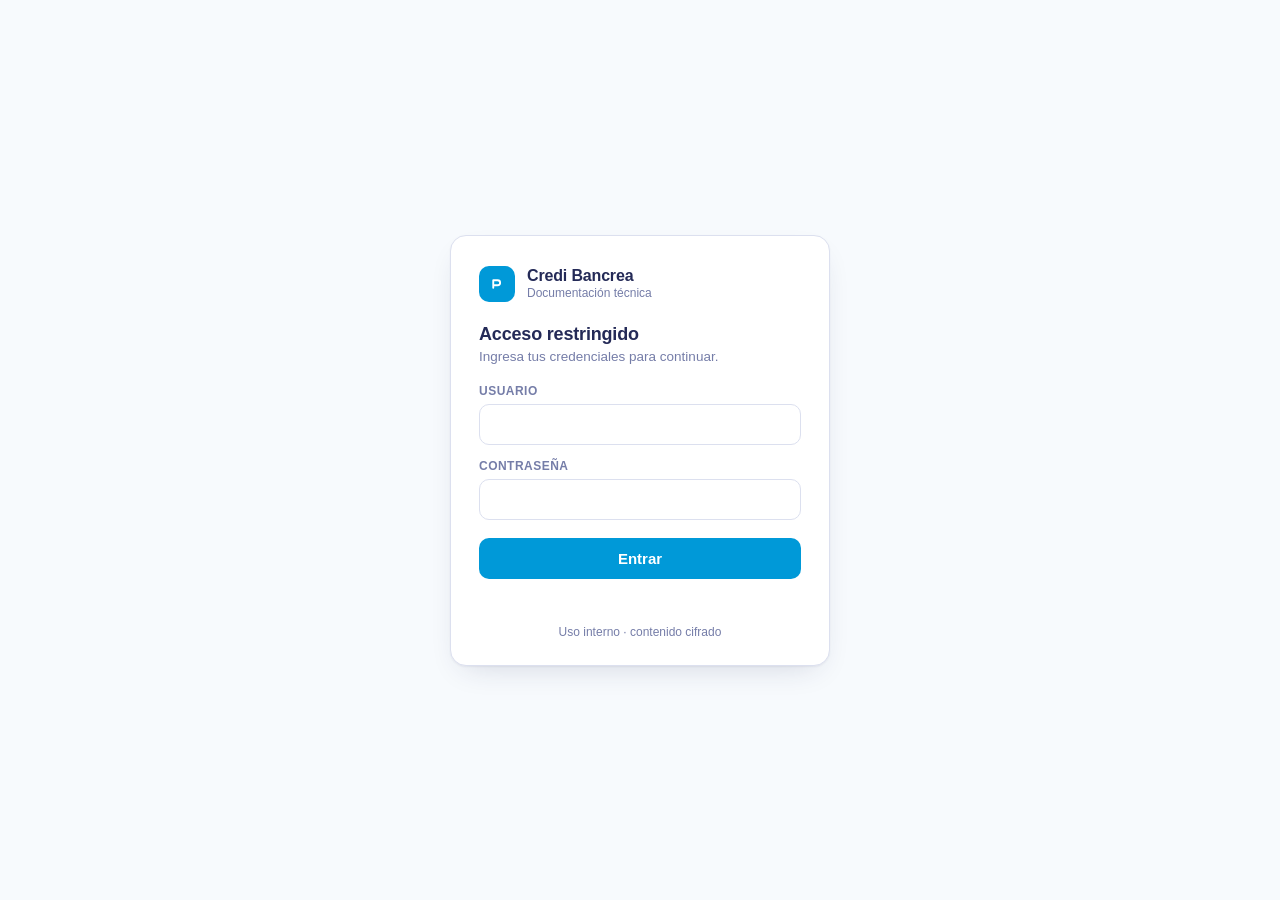
==== commit cbdfd6f1: "feat: acceso con usuario y contraseña en todas las rutas (contenido cifrado) - Cada ruta publicada (" ====
--- a/flujos/index.html
+++ b/flujos/index.html
@@ -3,496 +3,118 @@
 <head>
 <meta charset="utf-8">
 <meta name="viewport" content="width=device-width, initial-scale=1">
-<title>Credi Bancrea · Mapa de flujos</title>
-<meta name="description" content="Mapa de flujos de la app Credi Bancrea: arranque, formas de ingresar, flujos por rol, estados, documentos y las pantallas reales verificadas contra el código.">
-<link rel="icon" href="assets/img/logo_bancrea_crop.png">
-<link rel="stylesheet" href="assets/css/styles.css">
+<meta name="robots" content="noindex, nofollow">
+<title>Credi Bancrea · Acceso</title>
+<link rel="icon" href="data:image/svg+xml,%3Csvg xmlns='http://www.w3.org/2000/svg' viewBox='0 0 64 64'%3E%3Crect width='64' height='64' rx='14' fill='%230099D8'/%3E%3Cpath d='M20 44V20h14a8 8 0 0 1 0 16H20' fill='none' stroke='%23fff' stroke-width='6' stroke-linecap='round' stroke-linejoin='round'/%3E%3C/svg%3E">
+<style>
+  :root { --azul:#0099D8; --navy:#242A57; --lima:#A4CD39; --gris:#757DA8; --bg:#F7FAFD; --card:#fff; --line:#DCE0EF; --ink:#242A57; --err:#CC3B3B; }
+  @media (prefers-color-scheme: dark) {
+    :root:not([data-theme="light"]) { --bg:#0F1320; --card:#171E31; --line:#262E47; --ink:#E6E9F4; --navy:#E6E9F4; --gris:#9AA3C4; }
+  }
+  :root[data-theme="dark"] { --bg:#0F1320; --card:#171E31; --line:#262E47; --ink:#E6E9F4; --navy:#E6E9F4; --gris:#9AA3C4; }
+  * { box-sizing:border-box; }
+  html,body { height:100%; }
+  body { margin:0; background:var(--bg); color:var(--ink); font-family:Inter,-apple-system,"Segoe UI",Roboto,Helvetica,Arial,sans-serif; display:grid; place-items:center; padding:24px; -webkit-font-smoothing:antialiased; }
+  .box { width:100%; max-width:380px; background:var(--card); border:1px solid var(--line); border-radius:16px; padding:30px 28px 26px; box-shadow:0 1px 2px rgba(36,42,87,.06),0 12px 32px -14px rgba(36,42,87,.2); }
+  .brand { display:flex; align-items:center; gap:12px; margin-bottom:22px; }
+  .mark { width:36px; height:36px; border-radius:10px; background:var(--azul); display:grid; place-items:center; flex:none; }
+  .mark svg { width:20px; height:20px; }
+  .brand b { display:block; font-size:16px; letter-spacing:-.01em; color:var(--navy); }
+  .brand small { display:block; font-size:12px; color:var(--gris); margin-top:1px; }
+  h1 { font-size:18px; font-weight:600; margin:0 0 4px; color:var(--navy); letter-spacing:-.01em; }
+  p.sub { margin:0 0 20px; font-size:13.5px; color:var(--gris); }
+  label { display:block; font-size:12px; font-weight:600; color:var(--gris); letter-spacing:.04em; text-transform:uppercase; margin:0 0 6px; }
+  input { width:100%; font:inherit; font-size:15px; color:var(--ink); background:transparent; border:1px solid var(--line); border-radius:10px; padding:11px 12px; margin-bottom:14px; outline:none; }
+  input:focus { border-color:var(--azul); box-shadow:0 0 0 3px rgba(0,153,216,.18); }
+  button { width:100%; font:inherit; font-weight:600; font-size:15px; color:#fff; background:var(--azul); border:0; border-radius:10px; padding:12px; cursor:pointer; margin-top:4px; }
+  button:hover { background:#0084BB; } button:disabled { opacity:.6; cursor:progress; }
+  button:focus-visible { outline:2px solid var(--navy); outline-offset:3px; }
+  .err { min-height:18px; font-size:13px; color:var(--err); margin:10px 0 0; }
+  .foot { margin-top:18px; font-size:12px; color:var(--gris); text-align:center; }
+  .hidden { display:none; }
+  .spin { text-align:center; color:var(--gris); font-size:14px; }
+</style>
 </head>
 <body>
+  <main class="box" id="box">
+    <div class="brand">
+      <span class="mark" aria-hidden="true"><svg viewBox="0 0 64 64" fill="none"><path d="M20 44V20h14a8 8 0 0 1 0 16H20" stroke="#fff" stroke-width="6" stroke-linecap="round" stroke-linejoin="round"/></svg></span>
+      <span><b>Credi Bancrea</b><small>Documentación técnica</small></span>
+    </div>
+    <div id="spin" class="spin hidden">Verificando sesión…</div>
+    <form id="f" autocomplete="off">
+      <h1>Acceso restringido</h1>
+      <p class="sub">Ingresa tus credenciales para continuar.</p>
+      <label for="u">Usuario</label>
+      <input id="u" name="u" inputmode="numeric" autocomplete="username" required>
+      <label for="p">Contraseña</label>
+      <input id="p" name="p" type="password" autocomplete="current-password" required>
+      <button id="b" type="submit">Entrar</button>
+      <div class="err" id="e" role="alert"></div>
+    </form>
+    <div class="foot">Uso interno · contenido cifrado</div>
+  </main>
 
+<script>
+(function () {
+  var USER_HASH = "b869414a80553486cbe69006080984d36896a671c5249d7086890b59acc8eb8e";
+  var SALT = "Uo6McItUBMXsmYdI359rFg==", IV = "2D7CTUeu2V1tfn60", CT = "6nQIIxHePlP+r355OeDhmXisBBhEVs+SiUXAxeEwu7Q/Kscthr3JAF+Dblf9siM0ssZoHhSiciU32YiuTCUztwOh0IjfYZg7/uP0Z5cQkbsoIODVLrnilP0VzT/7pdlhtC357gh7+UNKALB7My1pKJIrxaacrHVLnTxZJaCqvIjKoxLushKCjZiGM3+ltSBiCGroKsQ3CRRX/SdRpCGKlUAR3ReuCfTUdbxVtMYXy2mCCeGRnEmCDY8KO9UdUFJrTIa3u3m+oZUhPVMBIsKpuCzFSRZNgckzO7kzJHOY0ZdSPRxHzXQ6pr+Q6/L357Rvy8Ronbz2fHLyKup+18jrA/NVpdZhGaXUaj+6tMBMlqGW/bvnis+bmjoXf5e3vc8ZQ6NH2N1ece2zPR1+kHCwqHqGCy8O0sT6y5ucv6hQVXBdxxQrawrXjkJ96vWRaYG0KnI2iR0AAekfWvTG6N4wxwnr4d0Tmu9C1yn7V9kOKEfKHz/Ed/u1NYs85h7SFu+HPeu9fNIAF0gInNr/GSCz3uCEvCjdcrTFxNW35E7O60tSCu1hMjJZo/Ce7VFOY047vKAa7N1sDiqU7+tbKI+pQ/ggtBhJ7PiH5/8YoNUY8wsPo5kqPF0PgViRzIDA4rSym72DBG/Rr9gGYaFk5mEzyESxZstmiO9ZDEHXc5YBfzDz/jr5sAv3j2dol1bvpVP0SLqtgFuEX/pdJt5/3O4mLtszcQaAxPLhHtW8YwDFlRtQx028Nvbvr/elZyWp9OV0PTOM6uReda/vt+GzIYl35I9v+TJOlPRibSmk7i4bBT1WFbd+1JE7p1VDjYolAanqiBrGsSFqnXo5XdbK0dfBU1GiFz4WDMp8nqTA8EbzUjJlavI5eLo/LSSDv2rSiY9XzAhlVobPNTPB23VJlbtz+bIzHPweEz7vglqSiGUiBYQMBpcX63SZlLDfa+ifkHJXWoH/a1+csCO1jg/brzizKg2B/Zxhk0BVbMXchdUiS80ULONmZwLhd9/5cjjjyYMPu58ERKM8+3OfWChEPAM0qDW3X5LU19G5oIZ2ENuYL+gIWYZkLpY85Wb7MRxAIAZZuwTsyOdwSsWzH3ACp0iczUSvvCbqTErqfHiUy2/otasTI3EmcUcJyHh02Cf7NoZ6BD4Wi10l2wBhc9KOQKBQEn8JVrwgRARJe8UiUkzbOjEQTTbOXle0aVv1oYlNfnh2PGl5yS5JRKvLgr3XUbvvKAtSFIK+sYFvwcJF9ol58Ia++3n/N4wx5lm+wFbK4DzbR5gUddC0KASLmQ7lVlXwOz4ArYgjLSVuvfF4sjsN2TQyJ/OkKl3z6ZqJiOnugECrawrmzGNDh5gx2cjpThLaMnllUnBwqQq8aN5ceBkrFl4za1QEjjviM9KNNhtOV6OXTD8PXYnSBIRrrKYelRKMgHhRPsjQDDmZkiYRCIvB75Vz5J7n0L6Lo/dlaSzbr0xED7TCiGowSPU8SWBLh9hhQak51nGPeThsoQ4vy22M0vkwZWe2t6a7LfHrhuQwTMcbi6f5R3WhM/A2GvtaPPVV8snSVKXK6iHf+mgNvr7IPE7oJhzAR0JGlERCf5GYgZisjrXGcuKRupmtr7WD9N1l9LCJlAHbqY8dLo3G55APMzUXccAJYF/lU0/OINt0jwmD4+Tgl3JzEO1ga524SkHeNTGnlA+xqRrhdSXESMRerAMcVvNg3jGuRyJyzZ0AVwAYn389q6WJOZnr0TA+kJ8MD9cq6t9jhu/nIP5JXO6S7wDQTXvn8E0a1Zrcgkmh80GfuFyji3oW0pvoaZ7+zw+IO0viuHCUloxdkIR0PhrcXcotux/AzF1G0/64n1eGg6GCptisLA6uYjT4ALYKXl9Y1SZdur/UdXjHCzMN17YmRWEVL2PcfUrbai7deR47uahC6UAaJEaB5XcF9MN0jkmW46+kAWfcNtd4wdI+/[base64]/YOdct6F1UJV32PjBjtaUnTiK+y1yakvACVQcmcov9PgIdADc4ZanPAbtdAP9TuOi5hfrHhhaxhTeqJMvAjwZcstv/URw5DnfQz2e6Q+I6bfVkwxCbHUAZuumVuo2pdoY0Xg+OqbZKa0CqgNAKSdVWvsjW7paYo9Vg4389/Rgr+Y+NcJ95DoD1bF+NCyyxk7zNneKIXt0z5HqoWCJ8bxu4m1wi1QxPlmQL20X+cZYYsZHcD0X5p6g38cmLk/jU7XNdbD4paxn4MRr2Nlfmj0V/RGbqDcuTf3RyXE+4Dud9zIEBSqvYYxZ5xJU+yIvoCPZGQ6upuGlwNQ5WQxIQkG36rRwTc0HUciMVecKSBzA6cKvv3G26pUHcsDArDBdIg99CB+o0CtscgrG/WVCB6OFXFwU4/7qWeyZXawdYSuM8390ujnkUF7q+zNDCZ5DSWZLn5p6ht0d6no2MoDe9q4U77JA8rCrrGqrBYWWZxknu1y3ieDFcxoNAJriAdreozO4WE/HQ2v/xML/lzIFOzXSUYoJUO9lUaktuQiM9K7H+BlWqwq0bS/xjxQf53q4l52b//L4bLo00I5QM8h7Baosxk66Jrorn9Hw9T8zpOD0iVPqsDij/YIby6qw5akaivzx7+spuvfu76asyibz9Z9ZjNrxTJGvAiPLJqTaw3Cry3Pu0G42Xf6H9+WwBrQn+fHnOD48zP+wEjH5qk5s43jAbj9T6E9CvmsTheGJoEa7KjyaP+kWj9DCfPHrtxfZVGt15zLkqVh5BqF3apnchizaAF3jv6oEE/3DTSOxiXqmVyVSkDiv7XfC2+FVOXkIiinEeYdYueQ2SMO+26Bs4mFXXms1ZCXuWFZCFrSlcJrYHeMfdssw3oxizcNIlJKrWw1N172yfLUTrTQISP2FWrj6s11AcvIE/jmLnUu6dUVpVQxGwq1KAN/[base64]/HMHD71dvovtc06LjQfIFK9vIE9lfzV/IjvFsAO/8aRb8gWx+Wf8JwOSJewB1Z6NiDLiVRcQ5jCtCyX9ARqycod/A8wl4JL3N3ZpA7YQ0jxO/Ni9adfLFKoyZTxPoa5OWbK3OHQMhJiYkQoAmQtPi35GvJN/4zjwcEd0sr1kt186tgnx//ZzsJQXR+VB0y3/FRz0lXFaoHRpNpdbsy0r1xc99p231pONydyZf6b9GT0zDIrxBVopHwXGilmdMv585AJ+nVdMqtrSS/5OhDN/1sxYJHhNtFWaI661Q7NMT4L/TsRQzdBUMKpA1BB1Qw3d9wJVLzskN2DNVryVwNC+w0OhoV9c5w+TGhu2wgH6y/HNB62sYPx9KoWBITNfQnXpUS2OJEIYjdMtycHsSH1JENfQrHstEwkvRJPaFhhYbDWbUVZsdxVEM5OPc5v/IG9mlVS+r99MawEuZAm0AWFh1vW8yN7pwDWc68ceiiZWWy0g0oEoyC7JRsbGNtCcIdtT/lc6QA5CtzEaClrApBRPsvhAnW6Zwa77iLaC4FzoyroWvPlWEAA7YPrGQQ5imHJjP1C+PVnuEJ6s0pPVtoWD/ZHwu/aQnTwkK0aQM7GhYRZczxUZ4k4t30mI12oTh2CluKEQoHs9GcwyQ82kz70vqwqkFhD4doh5dCsWVv/CNSqWiDxZZuvDxmJPrX/5hRXbQfOUmBswaep7hmiNIF4Cm2ehvnjIGbD4NqeE7Ml0FVpQUIo/TaOlS6GDLzgFfhpkZMwTuKJtWeMDbbOfvvRlLI7dghrmVlZICvssOcaRxzvEuGsFP2QTOv9nl02huUFZZEuc1pFGwCHeVGMPDl1CuNLM1Uz9wEmyZJIFsoq2qM6WIHenm79X0onJI8GsEvTSB1PokNwJCK25W5r02iLhhbXaz0ww/+/797IiIfL5U7W7s2mjFXESXcPL8t+xZelo5+v7YkkXLoHzKW8AvxC+PnQqLjcZqhzmMWXZm6ovRmSQ38QBXI5DN776JWVVrH6RUd/Q+MSAlWzdK26hYhtPnuIUo6XtRfFpoKAARR4q1daCrVbZpPKm24HumCYHY+blwMDq8vklUwmCZT33UwtUCGdGz1F5ebhGQe4waWctoPqNuXSe5DSck/6IUfjdLUHR76WB5TEXE1RhZKh66WUqi+Ts5NJrArDLIhXgXPl15KSG9/nhYTh+sAErfUNHZGw6vIFIKV0TgHYWy4wodJno3mSwuTKtwUzwnRy0ZcWjVZDbPQDw/L9vS8qo2KYyyqeioZF2PToqaPVdRN0py09nTo4TEmgY6tIjKkRFy+b3bfEohV7zeiBRZioMK9MlF1cYb+osx+Kk6HYR66JOIuoiAdkfyQQ78so3hVfZBJ0kjYUn/wKAzs2YirOqXtdIZICSFVp3eAc5mhvf1wA1mfVt7U74MOJeZmJHkdbLfg8NoGAnmqTglVuvk2Yhx73TNxJqvNrTDsfFUlP/nm5v4dn8rI0IflCWPVOZXU2jOZFmNJ1+jgW90dCPhrE3H6Z3gleUQUmu/y74Zv4I6JXPd14L1Velr8bWHClrPld3gLp6XnNtC0tuHijcJRpV55RT88jgp+2n0vFbzzf/uB0Wy4f1odtANP2I/ETFetP1AHmnfSQkhp81xjbczz4S9/LhUH90OdvVrGVAZ39I/PNZjUjvkMBdOSkEfcPqFwoXlWGXYO4nxDSUBmOUg4LX95uUGYA+U1ILTNO7Q2MIZWFrVBeJ27DCjyPpdSX5ZFmUd2xnmKAjYv3sowsdR7KhcFL3p5SfHp7XG7drIcTJhZh7Lq02w4gT5ZgV2I0pLFP/WMNkV75M9+K9WH/5wIs/V+FN2vC+HKLX8cR6qHSb5Ct5x4xgGTm6tv6hMwBBMkP62lJwdF4b8vKCYXp56ST7sKFrW7SUuwkXt97BLzQBtRJu9gY+f8ha5AcJtUBAVNL20g/1xF8PGUqRmFMaIWF+uaGYuQrFMnP19sC7XvZL2TTul8Mt+oNOoI3iX0bE3vL91x+AE2RxIS2S8Fi1B6/86LWIjHRphEMH6QqtC+qr/LOfnpyKAvOMvB/ouxSSKM+jBQoL8AteT+o8CzPwzYnq3abrnKJ+TqeS9WP11EmqZeNuJHFZ+EkNZ9S1dJEZ8Jyi/rTql3ZIeAbTcKtojyKYQj85Jls42SNH8OoCY0O1pfSKBUdKNA5ou34GZNUjZDWItYn7ZiYtW8aWdR395o/[base64]/5FurPd/kQ8zRfk3nsq8kR372usV6Gk7duCAjdE4MhR+EHfgPptU3pce5i/TXSpxLG4i7gd+9nPLvF/+9B93KYVKBgnJv6V5erup6XubFEeSpxDTiKQKLF61wby+ow3nTXrV/a08veV3ksZcxrY5jdpNKyfmRTNCsMy72vI6XU/I5HTPRhigvGQJPMf9UsBPK3ehQKZbnHZQgWvtVgZzZw1slKwakQpa9ycxU+3ldpcI+1Wd9y018RIbbzUhXA6c8ovJyGn/PCr9V8m/i19ZDSNNnUZuDgaaf4gvFVQXwmhX+awhI0Ga3j9tzA7MS0fGg0HUQdonYwtwl/bRczq8ZMSuDai4GkkaiY8cdXjCjj4aAu7Syyq3TR0VsYYmxqHRbJw9Mviu0X2bXQ2bVfBMYFk9kJ6L7LIN+NqIM1GUUrqD7IU6WOcLHKR9S6scH1iwjjn7sMUAH3XK8OJoO/waol4QbhIDLm7/VCSjgIh/465hxWVTsksPisJvKRuCiHtGgrvhzJDkImcYlZROSidbXzLb/Pzb2KGH8eQCRdrgWVetpfCO2GV992lIsYXIxVZGgTJp3h2P9ebX1x+bs++N0zqzVQeNMnQyo00aHilILiilZvNfVbvxcsoE0YuY2X04Hfl7Ff/+ufFBE86hwd8CDiyjIPldUboqFj9yrbqYgCmJWoCQm30juAxtIFKYCTP6Tu6wIbfzt05X9hE7kaamWSisKyW8V8S+QACLbOhdLddugedITr0vKhlQKCx0PDg2v0L+28eE7Z6LS4voLDu3pXYDvUiuLt2nfKldOWzRsjxparQMw9+gCJjAikqI6m3o2CN5iJ6/[base64]/[base64]/yYSjXtSv4TjH47QOAiXjt9UAHBEZZMT3ARKwBzoUn6+vcUr1oVz599J+a4gxZ5z6rNzFrqbvT4egcnTubgUASUlN0FLuT2/yaCnK/5QCYvSl2JY4kWBFUiyoFFKPONTGxpB36tJubo8GUfumKKdr6BQLdP7Zs4tigxp+Yyx5AOwSO1f9DosVBJPXtW6qNMaHU35PcrgeJOIXZeH0uJl5NRpqpb3V0Zt3PJdSYUS57B0e0gcU7gZtMjCEFNuNYYnJHZ86xunyeZYb/YRHJl1ecTB7TmAps/D5IGe8cA5Bj3zz2O+BF1Cvr3pCagRcOy1V+wlc/iN9tN7Xh2RgFomQxwOqQzmVPXuy1OdROJHmXkEx4DPPQiHCakkNfoTT11Nf44/ONsqxn/8pAhy0Ekw0K4IFtX41ZNC8WOrtt/wZ2PelRlxliiz+8i0D4HCih1mNMA/k4uL+M65IlItln3JJQQAM8WZnSKcfhcrf6DYlMaRcG/RsSX5dLbnFSfmVXo9HK5YZi7+Sy1YEhjEeXNt3MCgWhIdNRpNTNaUNsAfucAhKL93uMPoGia9du0RJOjz7PSGOazHeUqy6lGKRrjCb7RZik4MlBgyaLGkGvKqfh2ouHOAO7WfeMXREM/[base64]/Rx6IscUX+MUXOUv6InsVlXvYD1U7oZn57MhPYgdet34bZogSZvacRDwIaLF4n35iKKeSP6mbPnjJ/y4RDKZ2OpJt0Lzk5GGC/t4pZeahYE8FPdpS+r1+9qv+4YwOvyqywOhKgU7Cy5lASxam/EDLLYfYVAgQmpTx6mRFfJ3COZJSuDwghioRiuYTSd8XXL9twYfQNyXdO2SnzDWNfOEflPl233KwYgmlWz3RT7z7y/UAjxjZjkmhjUrzL/yPRO7JfFbgh0uunni6kbp2vXt6DH9YJVriKT5NG4JrZKhB01NvgmuL82jTi1hb9ec5qwUvhY8KfcFjEsB82/Z+EaTL21Y4i3tNQnttuc/0JVrRSOZt7E/KjmcxK07LseEj/[base64]/04qS/e69iuSVZH/IF1KBzNkwAqsszZ39TbPHRmUhJpsRw1BDIyELvW3e08eAsBfA+x70vjtJur4jM/+DupmfL1mZu08qlf64Axnc1btl3M6pz2RHpJqCw0SgQJ9JyJnvn2McRXo5YAXxyUK44OBrh4wiMkg0X3UTKHmmXGEK0l7pSOCcmKsfmjQWYwVLj2SoMG4wBnJTN3JtFursZbrIdtK/y0Gq321NiA05o2Snq2t8NzsWweSHUqtqrhoLtmSeDUOiHUDHhAZ7Il8N9uyrocYIstlLGWAmzNgN/xlvJd3jqvtRG97gqprmN12ME0Z5yvZFpql+S3bBi8/[base64]/6kDZgi5dQWbbYI9IXgzaZ2Ctm37J13k/UTPptSZDR0KcKF24QJE32y1b7788Zfj4EHrGr+1j8govWQG7SM2yTvfaNEKYz/pdgSR+XBAQaj4sKnZkcQE+fHVdlPPJ9r4MujFwhtpcde7SAoE+tUZ18jOUAKPn8QUmr12+aWrgeA4Q4XmnzTVhqBfm1diSpQJv0vcppy9ImAupna4BPBvDUNMYUJw83AaLseO3LgvDCwJ/S9PggFH+FgoveuOC5GvQe80Oem8c9n8Vj4r4XNg/D3q40jg9ebUkZ0qCXVfdxy88s28VCMY8f3aXotMT4YnJZQBus3Uyx6gLypmQWB9MhzQZ7oPCEO19ya8T+r2YLJacAn8bkRXaTw+taWOudPAu+MU18n7kOVhkjBT7Qz90LiPSR7OaEjmBRQWNGpZ8zqZi4xaJtIjApKKBAIFct/l8ZLoTsfNLQiOWxPbYZKejE0lKWeMmqVaxdqqwQb9Y2fVgWy9WvccE0kbstIGUQGjrDR90z6Gw2evTe8o9/g9zWpfn+YEAJyDhIFooprxPbnjLpITduZDMfmVLYSEcS1AcjLF90tAJC5/GUySZtJFo/0QYitnCbQyFLfsYizn2hXePLUE+uxjYdxqxE9TBH9RJ0ztKYDkkJDLpc4aOEymlmHI+5bt9sjhORN7+Fpx9cOGNBKK15E7PQl5VEPMctic5bEfwrDTnUhk8SGDWDCJvKEPKyEajv/4+JA+9wx/aRF5hjNqoIym+w9LQ3Q50VmJTpX0TJMlJ5z9vQW7md6kbLJTqLHWuEXoiue3ZODN7TCgF55AhjP+IsCiJIqxmchx0FhCqd5B9EASUD+wzn+hCH8VXC2YDTdACrLd5TMCtXyKlwJB85a9tN5hDvpt4sTdvKKnw740+F080D7I3VoCi/v02HC5dGlztasqjcKIukfRhvhD0h7HV33H54FweiceAM9ifTyLP0iwySPkYgDhAhNUCfT7jvSfxYXlpJGYYTf2obGUcoUaw9pSH8Q/XlhR2JGQ+/B3SXt+YD5qWo5HKV6iK9OH1eP+jK2FVGSI7Yj27iVJJzUvaxQxYi+z4fcIF0IrAfIfNPI7ZwDWzDx1gTJ0ZDRAsk5ljnnxGnMQ/sDrZsr+gpWfKgQ5Jha6qZ9m2zy8nU3BWMq0pnAewRqMsbs/n6/0xWABjyr8/S6smhWDcp5b/7eMfFNULkH+3W+QRvGC8aU8R7gfIK4tRDh4Lk3MOKKDR1hMjmJozIxN8JNW9NHom4nYQRreL1qCKQvAonsfts1Md9zl4GLNL7qUD0vy9DW9MSB6cbTMvmtvKvyKyh1ZgJm8zc24h+gYf+h6jbpdzTCXobpQgyjNijZNj+KfBN0AQviUz1lpvF0+3tx9qcQRn/z3EA1kN/i+gPnf8f/KjlpSdkeAEZH8gY4ovOkvDNzzhG7l3iSFMyksIrn59xHrKMr5luYLPzC0WhaBwXB3nihS7TBMLA5XP7wfNnCY4Ix+G0d4dtLix5Y1xTHLv5G4L/5zMUauZy1Ny+k6LmJS9Ourczvg9sbqCHCL8Hi1j+W0dOJZPwz6LHRFk0R8IAtMBioEHp2LRswessbTpc2hfG5kAdUi/geVvrpLCDMhEb49RvxHZfxNrzFxlmbXrfvitm1GGN7qVVdFrvz3gSFXc4q3yc1L+uvjWGaoqt4c1K3mET19k6jcYZsOYW2p9bd96QqBovI2etu/FidF2lm2oQXzvwFUmoHqZQixvZmImH5MIQzhQlpPYxhs/uG9vngAaVlCgd+/yNkTgYsSDXGHm3xaq+QqJT2fVYBCg1GLmcS0bH8qnS44i9yR1RF7rVVanDbs0010HVxkbZAV6sO++gd3xae93jOaSkmjHPlugAEkACw70Eh2Af//HlCq+fztZPYI/O4qHlXhOpZOOeMrmB/IL3ESnEPNmUQJkM/HV2WwK1HOJpGbZouuoWdC6ayAp4yzrvcVp/AUlXh2yF79fuQ1W2qV9hO0+4Vla+szpvpupM3BEy31BkiKm9e3YH/cCe9FJozdnhW59yajj5m45LMxQG6wgiTnz+0JPPMUwVuG5fD7zlXz+xe+rejzqkyt5oandAa5MC/o0FYNl2Dlv1F8n2/sRa70hP2I2MZbx6p0/u+sKN/4Zdo4SkUMle0GqJge6KP6ONE3GDHonuyfTsf32XjRRmQtURvXCMGtkAFYaQCr3lTN6fA2qM7x1ZT83VZlWnEv7bOL8kvSeGxc3fuarTSn8fJvqMvOMh6Za/[base64]/9m57pcQhJoUp6cnEq3TR6vRJhBDG+OuCdZCr4m05W/WaYoE4rTjUNEh8bYye8MvR1mHuERZNelbG7YWeIETod/b0cIEzP6Iz3nHuWUcjEFlAOt/xtstK1U2pO6dkXt1sJeARFVQ3Hu3NoHPWQcdJhrnTe4JysmPR9uzJULUQ03udI+8n4L6ypHAUgKFZU7VswbweAizmSYM/23zr3X1hywvYevzfbd7ouAIYD2yDw1cGW9Km4oM5vMX5HY/8+M9V15g97i1BURetkMyYSah9NTzdUeB1rZR/xlh8H14Ru0QtcsLQ2UzwQ0rnqEg/ttbK1azu5NOAkKKkX59GYXVAjO3jISp2qsSHnoep8vqx8jp5aqYy17ZMYJH/0pLa5LR/[base64]/ZWVQiJ1vwPPQF4Gj30VG3UKhW/zIMSq7stFX4bQcphgBHA5GkhuMXdoTCe9UWZGj5m7RHeHCAjzrZk8hdtSaRQJTb8HnjeozSkB24OKF5dsLfbCHJjj0+zYNto70L/r1aScqiBRD7cMnjpWmcXjK40BkVb5EEKNdorBWXycseibDNickh8G0nIW2ReLR8WQCyvdaXDUrO1Wyq0yddo84rxtfCZmWSA1Rpl3wVxKkoqJMBr08rSZnza5LfGAe8clvug53qZ7nl+O7n5rH0Fi3fj1XDj9sqUX/fm9xlvWSfxnwq/L/KC24GQocCDLAOdTtHAF00zi28kS1plDqtNX9VyfpRtxBz4Bp151HVHDzD/VDrtu76+e6DxEMQPG4Zu/9r0Qrku3nYcn1/41uygnYmNyi2jCUFCHRYR3cLhUo38HamjxuC4GjOLkNNbetrP1UtHHnaYJ6UHqSxwooT+GXphx8iYbdNtWcivwX8eSIqkS8ajIEJ5mgrqHRMGKEjocUDGqGaofQys1uco8LbJoXGI7TOO+0ZQhrajobN567KbyEST/Z8fwa3jnm/Zka1ZjyppaJvfDANUo/vA8+Aw4i6gcVMEahQ/[base64]/mbgrKBMwVs1grqS22N1GBGxIFehSkw8V8rC1byJkVAHN6Mc/UfU1znWSgrlwX9F/hPiFJKU2qDDdjN9hqQ4y7/O67wUVrWKirfiViNRXxoyGJ48EvjWQrqi23buycKaB00ldYmZqX0/6OWn8DhLSWjcEj24ix31igmXyBnGqZXi0sXLCIx0Xv5og8esWlxUAzkSM3hLS6WZ9/fzBKwRqnmWsXhaxuQIh4j2E9O2EcM+FbjrcX002pHeiimnkOFK31fX/mpDNqMqbq0OztSayHnCd4UlrgAuTk22oFxcJpGyksJ6k4Jk8sZGf+1Bv3u6HvS3WzEfa8Xj3Z7d+XgdQErj8q6pZvVVNxou8ZBV1WrWHTIfaeRu6dUU9tdjn9jbOqSci9jZiKZLkyxGt7eORze6n+8K+mHPd+GrXf21NdRA9NVdYCF3Gox7km3ms6pZzPD7d/NrBfzYVdW2tMa9wZrw+EQzdpITiaMgXInHj95MEAX/aqfNdLo0wIGwUB/wMNf7v29nAE/Stm10utMYvyVeQDfAp8qGL0kBFFnqJp5/kmQQMDZpAXFl7V/9bwVNVxWVndJRbHO0RLEWQsW1SEmwX2VdwkMfq4asytJp4+T2H6h+qryS7WHmr5J7bm2Fs8gkzc2l/yGliqQaeXginaNDiRRmxEBXG2xFuDJyIKZEDYv8+JxdqLuf5f1ycmJZoWlYwxcpqw/VNBZmpg1fHAuOVUbX06PgzkYVhCpHESXFPL3eGg78z+JNIMgyFVcNDWq8tk6pB9IcaUTNZ03x1fp3hftsC05hINIxgAY8TXEy6l451RwOSrgGi+B5/fY3G82t+fEKeeq1K4qEjz7uP13nw/GC/ZXOhFdD3N9rQc7qdCHcBdvEJK7T+PllcyQ+xai/+cGP0ii92pQwaBEpY57HizIEjSebETD1vVmkCm44/QFBUs35d/mRVO7fbO6Un+QyYFDnHUUlJPVXTD8Km7/6dHuD2rz9GtkylspkvwIFdLcTZKooEqoi+BPzn/0GUrpS4Dyz8ao+fLBg66o1xg88vf88QR6AreaNlaMjphyXQxdEs5r4iIQT8vaMFhPA//V+iAnB5G5B8MvexjYabO2fXykblx+8G3N4fGaexsMxmlkA/5QHhAapcS1z+AXwnaW0Ct92vjuHJ5BzlFXV6SjXpbUfwsr5XjRhcVxSGG+Cq3CDOiIuWFBtFstjJRerTXk2NQ3xOy7HIOiB7/[base64]/nnLfu6pKrhe4M4Nv3fZPKvHVqIxCFdGkjkl/0OrpqKKXRy5u5gzFkQ/gEaH+psTifUtvstZ8uT2n8EeA8bna/[base64]/REvmSB2d9iOouhb8Ys46gT+Q85h2cMUnPDf7y4EBV5oJn7x7eOSWzmEu6NTHmr4hqGrDqkj66bVzpyf40umSzFuYciGe4kKfIy5yK/ZfU8trpZdnk417+eE7f8K0tB2o+/Uqa808/TgtMs3JI6wrrWPgXV2PSOI8hn5uBMIVrzKEHoL0TJpLmbzHbJWH6Dst9Ctlb8G1JeOVM/VQaU9tYtarhtoc7p8bBhVS2pLFO1tQZTw7qoIKxt6B/JHfh6jaKd4rmJCc2mgpLqDZv41VT6iDDNEkidBR8zkJIKJQODTjNvysNrtxFD3oWzaS1uPNqTf50aQ1GgrfUVQUTIbVtoz5cy2hh369KBvXhGMM3Z6he5DxqQx7KAeUOLtybiqPeyr//YDsIs1VUTaLO4b1D3NtVHYxovwtbrt7X9bMW8JwAtCjjWV9jxeg3roA3R0w9xmoH/sT87YJ1x4zpRO6OW6QausrdDN4lCdcilKeszooos0tGznjH2S7huJFlhISMdbfzzzQ1vb3U+huIPmPkTiA0zSeayC0LJ0+Zz3YINVIdWxHidMpliopvZroBbQV81U6GZggqG37JJPw/GnRW03FW/qX5WWQZUJEoz+40uxY2n42VLq0LxUB7ZFT9SQOVQCToizSiSsdNsoA+aIhuOo0Fu6SCx/vE+XWek7LAHbc3zdy+52mMLi3C/YWmetAJpUMegYEKk21P8xszQv2oGzFzcClnP1rqBo/BgfIQWT0/3ui4BzyBnU+lJ5mvd77g0KL40hE5ll/TfN1C5KSiJJeU+6lg5iqZ53gdI9l+ZWvzU/yHYUACX1U0qo6NdKfLt3GWhK5vO1+52QApyLtn6A2kJhHRWJMsnmi0gWH/craiEnf/vveeI5ruFAFCFRyH9geiNpfwIVQXVmj0A2MP0lTgCbRYoRQoMmeZxC8M5QoI9kKyW/a4WQbrx+A4ZuSO6o0OGSOV+0CC1N5csCz7BlSnz1KJCeaFchuJcf66QKA2LOXHGQsgDLc6Fxmw4U/rSK0Dq31hlynx6oaf7xEbnrGDxTpx4bsxOACA17FgG36SG6CcGRPlUKTtNbHen4Oi0xWuai5v6T744leJHWufr9PNowb2rUF+vTlu0h8ww4RHwACY9r6D14mlkuDne/rTQlnTNryKp8Lli4TkiaYHr/kHMM+6nWKS7hsHx4Dx3y0pdeHl6e1K2Q/Or+UetP/TWpOnR5uwS1oo76aGoHieZNN6CheBu6+ZuTQbuch+78NebPFEpnaL/P3u8s8oLzD6omLtKUXeJHd3OlwFz2cppRpyDUlv+BM6ZDv3ggsP993wsdYWMoO5YXhrNBicNZGsu5gBI+CaITTYfnPWLN4cwFjVgSoF/Kz8mz2qA04Hr0PqsSmrR3l7FlIPWqWiTy/BcB/M7bcJWqopPNfDd4GwH6tVHrIYXIglfro191aVThcfxlwXL8qG8jvfkLQtABm4fiBzCBcUl6WfEfD2PnJ7kIgsBLFQr0YTvFFGd2EVufucwvhKPjkJSnhAvPxcZccw0C+0yYLVGcOGA612zjcjv7WIxSt/29qfoYvBke+aN9/9GlOR5tqjsUuYSZmrgR13set6BgRpb/IoOJxAVUrwBkpznGnGh8VHp+wsVMpHaqQZXPMSC1PVuiPuK2lYA+pGtT0cjGZD+NIliGnVhBF/GEBsK8Rk3kmq1oJdsu1hSNIN5eSSHSUgc+SHMdnszOQ6VzQmfZuHDYtC70RC57S2JhX6Ot+7kqF/C8ZCx+GZYC54zzsqboWUHfYZGt6495ReDMHfm7/qOnlhgFkt+Ft/KD5c3Z1DVuywM/8ZQf4EdLKVjp762MtT9JyD8/8JRELOJF9cWm2ADj4Zv2qU2iARKO2CC9GMcxr+8Aapin7nWvr74WIcUv+DozJKPuIlxKjqGS4FDewTxpigG46xiJzTN27Bv6zCtEfFas1Z+g8isUZvxGACxF7W6Urk540cAgx+XH6GFPOltwBNTi/LZ/erbRbxNtDZguF0llr4Jg0PaO+tCCUE3RHDc6NL+h12l6wr6Emxgj1WuZQBjz4ikCbnO/WKF6pyS/[base64]/8Y/QWGgahmreSqnm0TC6/bRAPhrYi2k/4kmkkWAfFS2fFpuxzAzdN3nIZK6JJtpV4JJqewH1QpBBCxxLNlKiZ19X7YuDUzVEJl0nDkWbnH1oERxAZFqftJUuUubb9YgrUMN4eZPdZwtEHS5Hl+FKUHa+hLg0JE/kz2Hj1kSGuBxitNJTYU42sr31ycVaoIFAPVOxnISYtPIT79kwWsoT9KwPIO7vBxlhjDcNPkDC7fAZVn+tmpq5fLkd3j+MpLjJjGjuDYd15VVplp2jBNT5IBfPPPwObg3LQsWI2xxJtiRk32+QGjADNSRs8RQBfJ4grZjI2lGbVGd7xFPs1jIz4rS1jWB/jzD9Kz8U9vsZo+xbFHKdsKAx8x4rztMobbh6pLNJmHcMyqHxwVDCyCJ8fC3ftU1ZXnWlRNSglCow/o2u3srEJtVQSMKcQisxF9wkyPIbphJa38G1dDvsDJI+SgTDi6pByCPScZFLRcLvCwXKrn47gqt90wRynwXJaGdG8a/g+SaO3dkIfpCVsz+M39jVq4nPy2Rnr1awjRXzMhEROvcs5PR0ZcfbHPp5bycvMIqWjGWR75oK+D5PoZJyHQQRpxjQ2SKXrR0QXjvFee3t2grjWzK2xjM6HXsMC/bj0oYli9zkFeh9BHDku0/hRLx/BzBmnKJMrh8Wt5D2Ky2GWf2WLFsblYCYAD50rM3/8U1RwZvc7o0MgNC/[base64]/c8qxsV9hxr2zOjg/dhc2DRb+dRbpqk+OZ04LWVdIpixmdBAqBMcFOomr85QntMgEkwDlDQIXN00xj58UM3gx3f9rCk/+9/PU9Ca9b3wl2iZNmvmlqEhUqgT49/hgXImDT5W6SP79VsqxcG4RnWsKGNCGdVd/SZ+aa8tGoc0yMLiBYgJHx7IjGMJXN5o644xl2GrxYoKOX/ooD8s9yS9sFdWcW3yI6FZpBuAvJp6NWQ6Yu7ghTj9zjXxpdrwTQzdjXu8BxvlO78vVv1jukDhI0U+6yv/JpSI7sa5tywYqW5mSgR3H+Qw4EDO4rtlCSx/b5L8+35mym2iH2Pp1F5R2bFYUkEfdrrwO1CBI4w+ZNiHG6w9/ilHBjC2ZQZT+hIXAmh3f5LyhrY/dF5p54qr6vcD+7yU35c056aVBly5eIZd25U7ryC/4GpXtUfJsrbxQe5Bou8uTzZdvZocfTMdYk2nlWs3b32PdBlKadqEOJY8F5VyISxRw+sjlbcHlOsPcXLndHBasn7fz3egRHwi8ly6GNfrNoD9U0f3cvhs8EloNsAxYtSpr7hs/bYKlO+gjQOcFcevBfw2vN3DH7ayTW4WNRF9y+M0OXpnsHeCjp3jtm73R9mpk9NAToEY/FZJKbm5EJawQZ53d5EpnKpLgjJKx4jqowkAFZodywYGVben8xat2iW8Y9cYhwo4E0M4xWImWhpkKs3F3YbKu5fXgmx0aJLKFQ5EmIAkzq5Al2vp2Qfkfl2wkzfJlsruXANjLMod2axZSziBHZdNvOUFfXn2Df0VAfe2wzsoZV/wT2+TlVLxWikosOSdBnf2Sj9cD2uCRCDYzwpo6D1gtF4zXilR85Gxo49JlCpN+oPqwdcXGAdn/ltc0sFIqG0Ww9hR13U+7RNoegeI/dC/0jd1LQkAN6sATCd04dqZ3atY7gTjRpBB71iLIZc4NcyQrOw4c7ylCvYDAsp6V6DUhIH86+fxE6Al1xQvN/[base64]/UCRwZbR67bY6UWKsPuAfRPKfoJRqmDvyVHChNExav/0D3nSJN4Nb3FMgyDCwKPbBUD+ggg0aL9SeBQJxr+QAFrbUmrRdmGOaZJ9gs8HOmLMtrjLJh/h+Jgaa0JPLYv65b5ZXPL0RWRmT9t2N7vCdbhfSw0o9S2NPxp9EqlQMB7USbdoLBFqXOea80FAbH4IwY9qZfNoV1qlfb0byl3pnhEVlu9I1UKiExekRzi7LhyoGAoVpw02ixD/a2ooXqUGMGd9ZuS95Im3o/JSOtJ7TU+pH2Gq4DEWYICuEZUU/RJHageLgvJxenwXIhQmW7YPf3kPV09GmhgvX3Te9fHkCFIqZcRcm4D/cdoTq5xoiet3Z8pft81HjzBXSA5l8+TTa/bjjAuvAHmnznBZHruI/XmzrJ4RPh0J8C/59uoruT1DeI7XYX2NJuMSy005dFlTxWCm289nG6qOHq/X85c440ArDTJH5Se+a3SjS97pdSLKctnU5sa7w082d4Ykt9dPubzggULx4GnBrKRf4dpe8hSHTK9qnDw6wnMjU+rmAjiD09rb2ESraXLL/r6vMLndcUldqE0jntgsL0C3W3TdUOyqZjZaUmt3DPoHXIKa3XmgClSMedsi6h9B+mUcveu0CWx5KKjE68SuWWoPQ/fodwCMZJlfhkm1sWjS4PKrj7thIWLA2L+i7FdzbGTjNJuzizowFzrrbw3UkPzo1e+Dlad0P6OESWkTINRXTHCl/z7nuyP4HycBAbVuLvBIVAeb7uAjqCFz5y5T3G8iOLKTiTKk5ebs8WRQrfQX8HFKO9uJD0s7/gG9glJ+o+uWQyD2lAK4z7Zp1cpZzovMhUsEr6uJh+k9GP19mPD56GkuPqSti4PA3kErbLYrQV4evTtrEuydlj77o5RzUQjSSkmotu+sYdU+8/IUnbnoEq57o4K1tI2yHQTthSdofrkcNbvbW2D9S7B7LcjLo4H+Ln44yHq8RHmwjURejV8UGrebrg6VVI8aGIwuBGWsF/UuWO3ODJa7bbZxv0oYPXHND2Q2jNT2IOoh7i4nu3wBpxeKxGstwsLVryLfkCSLIrmvpqlmWuZtWIq5UVCv7Ub9quYcNRqMQGyU3Eye/8fnrEo2wawTi7+jC1neulFdC/ORtGNvSRngHw1EfiiDN85Vwd2n+JN29OwuHCwJT09I97TSFIk8KiXBNOJufIrfmUigzYAUm2nzQAhhDI40azuMexzGNu4LizT+PeB7DDn0rRkHS5PX3I50qwpc1y3Zj/+FP7vSNVeNociZ4B2dv3ySoyA/OU4cIl8YRC++2kwDsRtfYLdjsndP5Wk3i2WWjfE47EJDfzTF6CTJYCRly805sNwXCZ1XpwTKMVXFACHp5+Jkobj+FpzOtbQpcfu9LLlcsFZt2PFj4ZW4oGoUobFEB6AG4FU0QRvIRgwuYKO5ITLtMK5bKc4sAHf8I4ukYpd/tGX4T+vXKWjUKFgG7R3wk2QR/mGZO5KlFMZJWBu7/qn+15loa3gtk5cyzsJl2Y3c/I9qHXL0uWRb/nfstcUscUzhlZqfVwYd2P2msATHCWDA/Y2h0IV1Ig9xFd0W4g7hNoII+yVZNoM2wP/sZdX4lKG62NCVN7FBZgoZJvXJpiUGtn39M0dYPSeVEWBKoW04JZawKU/B0Ky5USp16mHCMtdGSozasnVorkHeTPK+bQFHB6abWrwLClGaz8KgQpwfrYgUHQipKgH5qtkiWsw2qIIBbRGh7eV6SKUW8/KpMSlW/ZbhmmQRU2L2Arr7Mzpxz0W2m9en2l7VSIdjPTtzHo0wLM8UQEnYpL/sK9yq7sJJPiCaSJkJldrrrVmDLO070y+fSBaGkGYwlJSF7BsvvcTiCjdE4Zc7JEIEV9t5EWCWk21b91Qp4z3RlDydUA7eBjmk4bdKoaWGhjTtJQiUJGlbDzL6WNHr1o4+ilFpn6Wyq4Ocz7H9ZsY+HiT2hK/25ld0TItUjsr7ytCARzgnbzUXbdWiRNFo/5GAnOi5+ddQQnpjMF11xX8EjocT67F1sIPMqTDa9pPsaVRo1DD/bSh80PosKW6bujgEPNCPLywGudL4IQLQ4FqsNpaz9RHiRM3wOHs7jsaZ9UPuNLVTrVDlOn1Fu1l5xR2nR4FRX7AD0EbMeZenD83pnHRUPg7usP/n4G5mvI1NrJEYmm4ztidhWoiQ7yafHmeJJkmQof+urX9Ue8nJB4EW5ACK0AxfnN6qG2qfxO2Mf2+rbD79BuDJEjRd/SGPmJhSfe0dtDVWLXXFmMKuvdAs+tR/FCpRI1ohT4Hw9KeLWW8z4WrlgJSR+sGTTaSC39oEuSnx0OZPQ5ql7B5AwNqz36T0RGsjSOKUpri8tnNYu+Zm+AapiNCLIrE8hNmOWMfaICdgDmJgPGAU3K/6ZaKw5M7Tn2QJnxqV97UaWBXaoxELu1M/LfTpIJETVR0fqhy2s14UMOW60By6btcLUhH2gpu0cSJvaIBqVSuMhlME2k+Uhp0RlDROu3vOdrQWR+RCwu5JPYFDMUdRVFhecgNE1PrpqYS58AtJR5N67utr0NWQivY44T6m/rIt1ofAoG28Jq6p5KS4d6V4xUnrVMYFs8cgFHHn3qSBvrfBFQsFzKJBEX2nxnG++jEcDyMHJ3RGr2iDr/Nrjy9SYXpv6mrIeCJfoWDy1gE3GHG0/e74UkX6YInmwkrDPjglckZVZgz1hPxi9fnfu391u8tNWjCGrM8QPYWo3keN8f0rzHQz0tXGcfKRVT727gGf29C/iXbT5kFmp4ll4pM3JivQOBsJU86HBuEbcr+rCQaJlYQ97yROiBBZ/FPUJYTfpn0gpitHkT42BCRdDKpOmnQcGdxSJGeLbfyB2BPOjkumPmZBsQLLLwHG4qIaf1hB1g9SXhS229gxCeCA+EJyXPkoXfd+d+ATlcOUfjvx6y3G/tvzFRuCtzkPqgsl+ooStXKu21NPHvZIRmZCOGsce4DK1chnDXlsoEzROB+vGzJu/L6gQbH78YmLEiqxpyggp28Jp74zNYqSNzwvtBA88pFS2i3BPgWw1MYPS8G31MaMPS1Ik4d+aAvpNdRuizfqGiXAUHLWGiof286ZR4wqP8NzCSVJqyEG+1SOr6EzTwfLc1U4nkIxSGuQ6e8OR6YCBkpmNSCClT+yAlRm+wLy5T0dmGfgdRiqkU/i1325LiioMjv8GwoPQO2DCDb+pMS4fAOnQe7cYPHK/NBijuQnL+jQ9qHr5EUA4cBTjbXeqxHld91xHx1jakZ7aQbuhGGy7xqwtW5ByK3U4E6YJ1WFvY409Eki4U3JPPuj0QvLN892eQ3/ZInZm2TuLnV5tTAoy/1/jXOc63rhLTyewRqi8bAYaJff2kyVkQH2ILdIzQsHKxBABEoOOZASCUcO9nvB7STMQPp1rxNVtmSRlNgznMB/INBJaWsaVJwudBU2b9rXyC6noTt/tAjcttk6gzC3wHu7PBMbcr0TuGUb/k2zwjPNobsdn5lCXOfzYP5zRd9KWuu3JcFwua1NT8y3WHvuLVvR/wsaDkFaq6vS3bzgu3ph/[base64]/z40M7y2rNPboqmS0BVSc4SCoy+OwDYwLDaO2ni9IIc3uTKH3Lut+soaNCWFCshD21+hJRz14rYJYKNWOwz80fPhfFa9JSusm1VLGRqGTjCd8rV+R5Cpnn9TNqZ2ZmL+y+JDEvJ5RC0G71vNqrrQxELFeVhrUTWbAQpC7CQMKUJc3EHUFSu0AfqVFbqE4vQ/CFJ/8Idr/Q+rudFvtZcRi+rIkHbMx/2NmfYT0bozclpTHVCaWKf3vVIstxmeUjYdNDReO+oUp7Y5nC6lbNOVI25Sw3Yf0Zifn6592KAZIgox4V/UHaPawI4HXg8/CZ0o2tAXOTS/9xA+6XWqq4Oyiy6JQmKb4egvEszM2OxS1Z7qRrXlfj53BTv1STYB46K16r40tEFPGhWqk1Ao+cLP2J7amhSHSwA+4epGsWlJ2EKB5BzIfo8Eb4Q629J58ey/9HgsIfk1tp9KgHXzSswAGvz+f5Wug1CR8yiahZntQqSa/DGHpRAPhgtrnghklbRCo67c/hnhSa2gKAankWwIMDpN/V2komQS7P3r5OAH3mWfvoEhigFobo3QK+XpKkYItKoHQP1nrSmlUyD9waCCpJZAJXmjz0+lACp6y0BLbKrwbIVHVS3kNphwxOutEyWOv2Jszyh1+JeBUTxvt/XRnu3pLibwYxgxOBHDweaAAU4gd3pOFTA5ObOh8ambmfRHweS5m1M23FIxUrumssI87EucNPlaeKIX3o4pGYcax6KJNxx6/qzufEOfAch7U25d0Y9WrAw9DpmFjgMa0YLce8Vv3j7CMAYQAW74IKa1tkC4sgYkJ0l10DcRY5qIDtdkbUYytev0oMwtCTgQX2qxzv3ln/L07qLD5GWC/S7VmRbf8/hKa6wr2xUdW0xhuB1bXpzvzGQI766oUzvh9fplxg7q5E8p/NtbelW5V/KHQCXnJOpIWJWInIPl9YTaGGKLftjiWHjb5OURfeRvekxKLx1Xi3wwpOd40Chinb4Zi1HJ+G4ediqry+SJ9dHFAoQZl4MAy0QhpwrhOWglhGAjvDC02kSWDqzJFPvLBIxeMujwhslSudBH/oJjCDo02IvBlS/c2pNmFOGrB7ZjY5TUfzSwibokA/et+ChDUrhcDwg6JpCDYCtrYn7rtO16EkhOvCHVgfBZUYE7j+6jSRA5X1N+izE3e8cCJUaF5aaHorbDwJu4Jswui/0+zqW2LRHk2yJ18n0hZQssngXBfj3guNNxA0RFhkmODaxoc2IBTzxdEHeRd2fH8Qo9KYBm4GxDsJF71pcDYiQ7Xa3tqje6mwgwxKFrZag1TWsefJv55e618IWPQMqslCpw5foHm+3xrS2HzUv3/v/67X3RcbgD/[base64]/xIFMOwUt/mo1pf3E41hy98VbOHRL6YCs+K8Eb0H3cdUKopJrro2zeROWmVhU8fg3QlWaC2VMBypo+TU5slXDWZtvjRVJtYRAo6Ii6GzfB7KGngy1nxlI/[base64]/GxSHjYHS+Muh2eShCDGIaZ6akGBdk4NbP82RZ6GIIepXaivzc7kxUFgCOyZ4uzwx3dPFR6rO9CfnegxGbQPylWRp46o5UbUMAv3ifAn7sys9dQsvdJiEocC5gxulCxhZafte9vqxe2ni7Bkk8PvBG169lkpUKlP1LLVIUTt1/qaQTcATg9NB8tnPyEWa4TI3SiW4kgpoZ7k4tsGrHDhvtwA9Afc27xtwxXKIEdmLP5uPI59DEhNJz448NDVHfHRelTiZ7tujTWKlTHg3j3W3UT64sPcLHiJi8xSAiFf4U+2Ods3measlhr8Jk93Q5/NsHjF1d3JNPgDppkyQig8yOYDZrad17FEwk1drErdlE3YQ0rpe1cBGMUmwyDxU/WdTL17gjZQzU0YMJo1XjMgA1+lgLWEHzhFPFtPwGADAvrPbHq8YmrAXE1RTIlP0nTtSVKuw6sl7ISFBhe8pldxLcND1X3lECwEmlMeJMa/cBc2M4fIsazMw7yMpHJC9jKRRc8eLH5YyxQTKvpL11+rHt6S33rmrCID94sMOEdte3j8BLLuY3nFQjk0kPWPEo0s9hCHV7EHuGnoBLBd8am0BpPgv+yHDDPgNHHVhER7K0ltKzeXUnfLKkqbN4UPeGnnQ+sMdk0RLfF/7yS3PYiMxkBkTWM0d+gqf5i9wYuNuiZ5k62GWukmV8lrBpVtdeUoqu+madKixpNhxlKrsJG5cbZO5CrXFK20w00N3FRTqrDeyrmRHM1Sbxi/VdDPDxn/SfZis4xs2Bl6iHR1HmDkJ5jYfkrlv7frriGP4sr7qkq5vAieTTtr8FbYSKa4QrBVxM7eePD6zdk2OahRGK1IgCONVKghVEBGn5bJjZRFjGK5LEqn03wMBhB7A9WO4PKVeQNCIMEcaMZUDYLzC63BPgT8izm+i8DYA0mmWm/FBMnvRY/Ii8WiaQQxoIhW9LZXv7q8gzoLdb2LKvwkuUqVQqUeWC/J6BCrqm8qdmiZt/HfBRXOItySiPROqRrA1i+cDSpP5pVH+WwHfZdzKMkH/xbXCx8fFdQxuyGUvw2CaLuWKPr8NP6x7DCgtxZpTrQJx/xoYWu2Ohl8yPMvl6Yw4AGhPO4NXEKIXU7pGPHK6Mk3n8oAwGFwvraImgEgv7ukY92P2HdZweDP3yY9JvMbCTNt8L4xuWcxB5uqUxd0lVzhiNZT9Sz/pwH5qlvLSnQmzELCP1q9KQcDm86R37rswzNPfurASIXE3cL/3mWoE7cK2cdk00PrkvZKqExqr5UtGvuqXXwdZd+JSYVoT/3zG0tPLW49sSlp5lqpPzJk7Aa4FEi5cvSb0djERDMuOt7GPH8NTx4V0LG3ISNtsEchnmg8tB+sNHSCG3dmrrte5tMAArrWx0nV+BKMGbVL6r6ztHMCBaqJFJFX16r00fzASbnFvfzVuM9clBRMx6zBwhLBmFKyImkx6q1zWFttj4UejQfH/pjkBpJBOsnwpTGHbTG/vaWKy0+kmdMNhAMzprzjAMiGroveFIGAvyBCQQl8y4nrVXVTdkAv0GNPVNZUMza7RarLS4S+XN09w86FNnwrZE5FZWDDBjo0lIeschM4C8l1fCuzi39IFEEdGnpNNYOB2idg3S+TW9VEnHqqBz+ia4i8s3DLqMaQY1SGbkQWKwZHEI4CFu8mr+1hd/fdnNWhiQQueyL9C4Nuippn7Z5dGFFd2EUb0ZAPPh3EGJJWJrAdZeF4QtEBR4cqdpnKV9/uvOE56PCC9ps1zLeCu6vPgg7n6FZ8xWoSfa8UnHjnrkipkZtpPDj4sDySkFi2T5n4DOGLdeS+B5Xvs/[base64]/j2x3Z7oPMkw1cft4Qry8JCljG9OiFLXbv+X2h+VlCUR1GkyxRxJCxNbMqbEQqCGzHG+yyW/QSEnGFEkoOA5o0JIjqZsD34nVIjl8HOAr9S0nKa//cBMPBbGXltnLJYF7SmLJh5AB0kZCJ9S8bvWo6UuGwir3mo4DuY7CkDjf1hPicK9X5FPByM3pzCEmQXHTTpVEcezb7GKq9YU64GVoEumM/fta97H7hr3bBpVJZ2OV2us3rBl5rqbXmXM+1n8ninl0yEy5UFsGV6E6F6+KpB7/eehvsnHoeRmJol++kF3tuXdMjTzcdL0F5+0hh1WZa287QoIoQ272Jn2+yiqhaqNyGkSU7pVuTtdV6gCF0Tc4IxdztnGxd6PTE0+468Jc+y9NuSCbu84eR/kCKLXiFEwEM7o7BBmLqdZr59g0Qtm3O93GLJcszI1xpxixm0YUk0oMFGBP/tDpw9oKLgKeEWJb270LFIFcURJIgB+1Bn0EesNh49Y1R0XWGBKsION2wQqG5Cel3Erzc8wEtfznehDhVO6619mUHV3OIXQ0KnTkXJaW/oH4GSGN2y7aXPkh6mUu8Q62Q1jCoFwQcOiiYVXJfCJtGh0xOmBM9brOCZw5RBQQslNzPktJPgpNJCDICJRHMc3gnaCvBHrJ6J4/pbBb0FyL9mMZqvbZnXEy89BXurie5j1nELUmHcxlbdX7pYjvRJBOCAPcQC2PDQl/N/NIgm5VeW4KFzJYa+ZECLY8g7L5dAauMnBxttZOGeTzHYxVlg6ej0bYlyNrxAc6jofRl3yAnzZzkSMFfNTlhbeCyrpSyniIiXhL8JkmrNYoK2HgEXjDtGB6B+d546iANL7/xFVSs3J1U/f9Qu11ahxDVeOlJCf272tGxfHgumuiQdW+bcJAaCFCkoOTquDTJCDcCjgXPwfBO/bZlw8JlPJ6PGPEYOYsFprYEQ+uGcpLooZIloEE8DmReILgWfscgPHWR0IaOeaVDSpuqN2vb4mty/BiBZ2AlTTbPrRR8nnwloqqx87D1wgKz/XLSn5aOgwO7h1XJNac3KfGC+xX1Mtb0kKf96XZRVf+8pJG2RWNalHKE1LT5jkQx+4f8ZJbqmzkI9lq7YsyhNFgcbbL38sR6ey5hfb5wMAx7GTQyLJzxJJlLSq9PEFQfnfJmT7ihcNskcfjmIlp3BhezmG78IRbjkc/qFIgAe3WxrxqE/uOpBW02H+cBp/1SpJV3Je7AbXSUBWWQzlDb3P11kM1uKJ9VgH+42SGd8mtqXiqYJlt9r6zuUDX3mn466y42IEonInS6VqWYUVdRn652zi1x6VXGQCyQdw4Ah/UTzyxQbCA8ZsamU9VEgL65s0BZQUoeX9yQB6XIANx9o5ewdbNrGLBPa2kY6I+6/4j/QtnH9t1EBjFbbKzynOrXQlaQNutOHUlLO5qZfYOw+ZVWq7qsjpXGoBh4kto5V0K84DZ1p8rfkZgDT8oT8m7XUXLecpk4z+MlCwdgG3hubbwVv60fLX6UlKLqLJ+oeOKBl3QhTnUwuvC/jOAZ9YUW4zTeuAZKmCmMWvR7OMRqiZ1XG7u/[base64]/J5zgIMkCh73wIV40YFZapf9YbcKF+i6KJHWRRX4LhHpLVpWOiDXkSqujm3ov8h/FNAZslquZ7xXU7vqt8KzN7wwYTYaPPqD+1Gcwxip/[base64]/wLyvRV9NClmcXJTJKjvCLVdAnv3XhXncDC+LStyWbo4ASRmYHj+Kuhu8hiegfzAyW3KU3k/df2Gq8bh9IU44Uzc8vA2AYrhCTkphA9BWZAHaO14u8gYcqfvS4mU1WYeeAlB5MNurw5QMhMChQDAIXwW1Z9jEPhYNT0oHIJyIQI6gZJmnqOZLXBWj8ok09c2pYBh31wA5uGV6N92RGpVSc/C++VlBhhnqUmIeHKOrjr7/9UuGRETrujxDN+w3WD/APhcbklPjSUL16QosAfs74pcz5KrxuRL+dwb6Rs4qNgyygvZQFSoB5SfmaaNSWhtxf8f/t/a+YaKqZ010cOw/f3qeP7JvfvqAkGgfSfwE5V1/q+reMLFtHuPd6vA0UdQQK70p1N99a7+QXmpeizF8GvOBzqacfJEfCCFAdzRm0FIGo1rcE/l+HN6cAQfIP2Iu80mKgSeqeb6Bm5mpRflPYceCFKXpaH2wPMpI/3tl8XJZkCnFOG1TA+CXcvnveyZ37JYvCg7+xUdJhpC/[base64]/2AiX+cx3ZC70mM+C8fmIfJpw2IznwX1XuMXzIqSQI3Kw65OlpcnwUkJRhfpPs+VcDIZQ5f1XCD0Zriv4//qudn9frnCFLv0IS6jc0+YUdUDfC6fWE0+auXuVtYZ3m3Q7hHnHan3DNg4yOg664i4zj+dOiCZkb/LQiM2OXi/26hi2e127hcjsa6bowcpR68iRRV2PsAuy8JGDPh3N2WRBOic6oDV6TNEtSHqwm2Xh9qxzxAT75lOVX7kpnh/nP9IJ46MuL7lcDq9pzarrtFzWq16KYsSMGKwFKJ0sTdIsC5J0ZcgC+GRmbP4YLmr8r0bGP/0rxfmpBZaNySobutgERHt2QiqRYkmgHntbc2JG/kJR/1n5CXHxPX8/e1w8XI315zmR9ms+l0KTQ3N9PTV4FWuHP3pyPyrH+XVzjroCaxoGwyn78qwdzZ/bYkX2X1PlKc40MtGpb4goW8hd8ped440/htlMkDhAt8VXFj8HlkrD1wD9AR6IpF1noRixfB0lnWlCdV0DCvq7Sn4MkwOpaexBn82O1MyEXs//ENV61mN2TPNq05tYVJjRRsFuB1FYgDPJUWrgCFeH+fK6fNttIk7r31xR3fU7f/eBKM1LRT2gjAOBJh9omhbH98z4mTqgCAkk9+ZyNwhuVzPxVfBznSvLVc0bZW8SZ3wPQ39k6zowhuZOzRZUVJP7VHbIsCBOx1z6qMxN/QVyaDamBsh2BDyar9nHGiW/EeTQo6xo7g/[base64]/ulvu7DahF2VULoR2UNyS+kyuoalIqUzQ1DcVDtMB/[base64]/7dcBPHK//MVeTdqTXcW6vdv8+SQnnUgF+fneUloU5L6hk5taU0p/X1HNcnXNTmcXnl/uJu07JARXbFapXEWG7hn6nA4qeIaMBg+9KXgg2vxu3L4qea4D08cftHBgZlnMiFn4L7W5ETlaAVFmnWIXwGdNwwqJdTDWZYfdQrejPYbPsj3Y7u3bx6wKf1wrYhFcYAPe/6YPyyGHkfHNr+K/mA5I66T570sjxS3TG5Xgixpn6DxVoxtVKUs9rGazwEt8M1iSz6RAzMEA/dGbrqVXfuhqQgzWKv61ZlLr3YxQ84xdKtMqwQNPstiloqNezmBRhqXvbQ8H+po9xTh6vdLL7wu9ji6tFMDLuGlVuEBprCoeN39M9TodOTubkl90A7PUVVSEZ4JeW83EZnts75NtU8Ayq6/ieRVe4j2gGiKzUg8d/mMxX5/SegUpXht5p+2NXkUIkYG7w9a5tDQIXoajgvrJjn+7u7XAI2miioMItTXWoeSQZ4TPrN1rO7EAYbm8qhJjYjXn6wdNiJD3lA2c25pvrZod2XY9MRU6qWS20hcRiMDWCIQpSuKNmA1dvJzYi/XAz55vl0Z6UswRy36AHb2AWhB4legeavB9EiedYRnyG3gRhR+QIfKPf+gGWiwJFSSdgmGOaTYyr+H+lBj4QZzic+uJy+CtEYD/3wK+sPBZ3tIR8CpDji3m8zhNFDvJWm2uAe6q+TPQlHUU5qruHDM8UNK7Vw+EtVzl9CXKqgMaIWA3X9fKIsOE819P3z4MPGjD0KaBZZoHk0IOuVo5vOTh3NwGefe5rG2Q/qZZUjjH5NiKGBnVu5cr/SVRCnDMLeuh+DHXUxX69R06n6sri60aXf8GXYUVsNi8kh0xkU6CDXStVE7s84qOHAl7dLm5TCQVvg3/zey7ulckxi8xBi19kuPGlC4pyHhKzLIIMn+sPhPM3Gk8b+Si9IQE8vgLmCF4FyuSS0vGNzFPJsdALF4iYtmua7TBTc7nm/NM9Z6XDh/L0QiMVqW5hh1YgaR4Yft3rqrY6qh1NZWFlz4Id28t8XJYNSgnNlFcxUxaM65oxDzIQLzi5OPbVvlj8OQNlTb/nsgOA//sinrY/+j9qrRI0gzsixVGEXKwWr/vUQQPf5BkJbsVBJ/QqyhoEYbCa/Da8/[base64]/9GNy7r+sP4hW6/Lk/4OC79XWgN/4BWw8gKLLrctQ/roHsmAP2CYu32FXYnmSiub+rczOEi8cU2FDoq5dXZxCw9RmVSFvBuw1XwunG7LFJQvGGyUqsMhnKB5wC7WWZ+7w43bHi/s2K+rhYkfEk/raHZybdgVCqjLlId3cm+7VgOxX0c2ok5ZB/wuYMspRZhVojq1ApP3DKVsl8PzeO4CZ00UkGNB9bnD3FI1K4CrevnKPzwGqV1ObcEwKoBXmcSvtdpEN67frzjuV0IBu4vyfyyg/mob30QqOGQgMCCjjM7eZ75JZKXD0Ln+h4nQOfvxi7GA4AEJs3J93u02svgFH6C8srBriIEE8b6gMhoo7syGxpgHIRQyWvg14MuOb6zAAxYbop3ZNK20wyMCgu8bmwal/4UiXMI5PkNnYkNDyk6YaLCMhVKveEXx+c932E8EaccNwt6WpN97y35E4HWtb6gPkBTrTu/Ce3VbV+ALo7ik63tmnoneUlPpDn1XjNf1kuel2mv71d1+nK0cyu2gYyXltoSzrQLTY1wlw+urhKw3C0nLkrSU/vuLhX0HsrUyLFxc5C2OWhn2X4lGXky2BXc4k4dLMWnvAZYSzaWR+2YTmTHmm0hdaNdaQLl+/Mi23X2FhAnPnKCMorLELeIJhi5QB1iYr1TtnY/Hy3WtuMQhAXcmg/SDaGQ00KSdAU6K4tT+rGQcpB++Wl2FwN38WYOQD+DwaAjlDbEluChVSxUQaZjHHW0Yk54oZVnHKbRRAY/B3jUlkG49tfWX0lw3fFD6PA/4zXk+1j24hK3yJ30XYoUm956NYu82cQ0dzM3OWxI3pCPRzjSmLl55KbOGBCJnqZ2DHjB/tqCsqitakDcq4SqbBOK0Hg3A+ev7ICkEwum6qWG/OivKoafMVHpB+DBOxcm9agU7Xn7Ia5pCMcDcSjwIbADqka8cy59JqQ8joI0RZ1vTF4Cyz2Y5RZSYWlLeUbFIuuVVaBBsgXdvTr5YirsYLpfxzWUi07NQBJEVmvXrRkTafBU2EKyYfIEOfb/ArhEyxASaZjhmB25j7UuPkzbyRewdRzXIGpOuh1qbBdzvY0dTvq+rpnYle1WPcLONOS7tSM4UIyrUIDIRCQGPkz4m6PJWQx1aqOulrJHk0bmnflLLmYjOoNp4YQa6N6ZLugcSgHwRuBLWRpQ+FU2MG+/y9atWq4cAKhYP637xogYirweLvyyZxvR/wiFJd4n1YCogFhawuciXAsH61UIFh+euPTVwJ0XUDaO/8GNC3zJ2F5RPqbyG1/5wfzd9jZUlcNisc6omVkGpztf2tSyTkuxPu257ZbZqawlcQWGlleOshEhy+4cPudHU6Ois41OtNwbb4n+iDOIFa7vhXtZ4cDPb2h+8O40W7Ai/WTX4M+Z/TidOw09GkTUx0Z/2lLcV5N/4tFeO1kxC87O46za9KOgHDOxnCbA0UomQKUD1V2Y/wjYbEbsVDYa6JgyHmzqQ6S1yhuYNMpfp7/u1RLAWEFEy1QRwRLbo71Qf61Uo9vONGqfgEkXNN2KkmcOKi+mMPxSQ+DCTkRLDIKaFA6B4DXCriAqpihp337Kx/NgbWbzX2B6acGUTtdoCMJbynCi9/XdvAQm2udSxEhIJs0tspWIgCD2XMjI8da24QvTKgFYaloekyLgdYxUugY7zI6bd3fBOXjlyVIEoWnAt5vcH8z84lpJT0QSiTIkBJKdeAsbYNyzc0tZskneFBccyw9fXj5vOBWD9BwJS6YYTyJuLpPCSyaJ//JOgD70uourOWW2IP8lthHuGH5AMr6ccQcaI6wzW7Ik9+S/HNDjoAMaDot61NU2aZ5jPULARc79jICMgEVsWMlj5pbPbuv2d1DWeJDDT+wjl5Hdyq7jkkGAq2t/cdgmAgiTbK7zjbSCJlXPKxfQs78o6HBpdwB+NR6s01DsshngtaBdx17uzgZ3clbQa2uK+xMUhifA+5/3hT8SFS7G2a7UFw0gCNOe1k3glBgXBB9cYzybU3B5fek9LWN0F2iLDPCeld+7xZoxVqsDUPpRU7+U2PJ6D02JVI7qHAlJkVKfI/ohZ/sSV98+1tWDEQ6JGAeImfsFryQE8ZHhQ4RkLFe+zOgP3dXO2DPtU0nhag6A4Y8yT3GUlXTQxhRQ/BM24axIBmizFEgM9vx845W4WH41NaYs4/HC+1yMTz8I62LuFPIEfW4NNpNTpp+KXYPpACc7/G18mFbXCrSRZez4T6HkEq+bvHpWT4OOx/PVMXLEgVGVZAW3uZh8P1wx+3ityeB6IoZ/PPyJM62gW60Rp2cazfHzexsC9/0oXKFbt3eXZArdSoecakSP5opCCavq1AHUVTeNyxaKsho5EMDBqbDmWlnIByBiCg9j9QLWKB+GXSJddrtd8ASi4tT+d9ur9ct/iGZy1SznStEkb+bcBfZD230doscYlFwyUykp7F/AM43iDJA7gONn8ditlR+Hh7MQuYfynZ7QwEfDU/sJEp+3PmAK2PwzdnLJcdb54Fwl9hn71BhKrfHyz9xqtZv2NYYqC19B/13kdtrZ7afbwGuugWt4Sf8D3+l9tpDv3renFGcOODmZvZ9R7nuioFkeglkW4kiL4c3dNTn6wYKVIdSAUxfBiWAdt4A8p245JlCFiLmN/5R8nF0R/[base64]/j7CJYjXdj3MXESF4jKOngzSg1NVHph8mVylewwB1uuf78oLDKcdBG1yexkLTdL4k2cAJUsVRQwfyxhKXQ8eWTghh3xtG357GXTg8G597AZmwvKVLw1sLt/yUunRtGaVz4PflX32UvI/0q4yO/U60iCcz/WshfY5exQOcUpt32HqV+60HN5/0KuAm90MRDtIc/[base64]/ndF4OhLHs+/Ec0ETTyBeFjWKgt/ZFPByndiamFewfcj1EyulDmJFYb3uqoKBDxepoS/lRFx2+3Vp4XGiTQA+JfKbLL1CwY3OKV4Doztf/ZNl67m8wznIxFvZ6TpKBMboqdw7vkkZ1me5LPBO4PmAWBxOenFHwNzXW9m3u0vtumpCUVveXui2rdTOWAnz/[base64]/glwRWVd9eROtjybgsrmq2MvXMPjgnwo4aD4YtmgK4rIX36ZbO2oVUyhuvCJg4LMk0F2ODHK9PNIKahBh4nLAeXlAjg9OtgvtnqsY6Gj/+BNwLSqhGjqz386IV1B7aBsuHnR9eUC47Q2BHz+D1qSEUtgIfJNER5zuHwnsNhSSCWyc42dWixMNRvWXZrw80Gmr9jZVtTSZUAPoCIssTGwgttEGxLPt7xWjFw0vI1ubmyTwy/cY1qX8IWg5WF6Vc4C8az0S02WQRDkpYcaa0lKzyqsp9U6Ya1qzeLT7dazdvRwFPRUNn0aQF2y2kLGRSiB+QEabr4CbHosalqKRZj1Fjk+G+AEtPZMldevaWzUjh+HgRZe4qQWwGFRKGyaKPWWhgGUPnyQZYWqDaTdK9D+uJh942oxtFPHK6Sts22n5wfYUFOpTN8x/kR3FgqexiBlh7diloIs402qvxiAiAaOcLSIUU41rfSZWF3Fk1Pu3waSWODS9Aeer9PCgdxru1M1a0z71Usflvheh6SgyQugQAypXIpq7IQgSv/CCw1nLSIEHIESjhS50hCNOAzqZCNXeursxrcIIC5HcSPSKm4hGN8lMfrB9vAWcuALNKTZwPkKTQ3x2ybyCJueyDTxFV/b+AguCoEcao30xFd5N01xntZAQs9V9jtujOA7b4f44+C7fx7i8Ji2+aZvJtzPPnQ7S0oojrhsWglpPg74z0Pq/P05OrIIJHiyRhNmXG5OpHod+emBR1TLxTEM7+RbC3wtgOYPuFC/ca6z2DLwQFjjH7+KMkmSgKw6DhrY6OSVrMDqLr+WdCT2bAm7JxHaUDiSwuYIN4Y9W5MStntfbJ7X1e/x3suVgAOerbIagCEG3bQjTm3Qyu6wsShcb4WpknGQB4+oBZZ1Gxw9eqk1M05SoFg3nUyNtp0sVsT4sYFg29bWvU6s+sMXQuBIkTa59G/AWdfNkPylGHkJHOFY1U7Ma0vhmWq8eb3GGqzsqAB5QciB0S569iJ/f53SKqM2VnXbacZdiO588B2U6dj+XRPvFwkZ3NynyAkMOS3xKHeFxPiXCYbR+I40NQ68kSFUdaB4TDX5BHtP/xzJzEDW1K0wQ1XwzzoS0hKjOpuUfsGpznbf17nbCq6T+CvZuZu/XfT3t5yljCpTzCdlTkiuz47u0Gkox9cE1L8ipYGR/[base64]/h7ftXtUNFkYrcs39j4upwTaMoiAzsHGf6x2FegifdDfBdS+kfTgYkhy0J8VbkO9ZE/f8XU/v1dxrDe8hFb74V8tqt6Koq35z3wJiF7hQMEqUi0XeJOq8EMSufoAyu0PD2R0uzJd9ghUpnr0+MIuOB8jwkbZ5jjEY9jGojwyfm4H57iDXTGmW90xT9NxJy7htbvZmZRNFmAkgEzY3UVoMAI6PJ2ZWYTbZ7MY7tIpkwg7FohMdskqspQZDIKUMbpFmTukdikOkTJjYf/vV1QBqLxSz/9i3Gj3dW/+QuvH3T1POC2+pxTstRoYoe/MiWi2FVRii/1lGtg1I4L9Nw3zPWBFg56HxXHtA4277MFad7GuBI/EheWvxUIpWv4smQVZGYVR5sQ5IA2P/F2OE8Vbv99d570xo5ebk6PqY7us/lJ2HVeFkH9KbqvglVWRDgeP6pKuIxqFHw8FjJd5R4CNnjljoEdT+UJ4nWMnDENsZRyZSNnS4EpfZkn3W/yqaLJLffjDB+0MXUqwfOqyGhztY217/c9hAYmN6f/0vvqGK9SjJ7YPBvAVYzqJF+GtA6d4kRrY3kwHMwihmT0/3mo3jkt1w8BD8nnAf9pddD9M/Epwsis4B0i+fpIcQSzgBCpCMegZ/AYHov81eOGWJDOWlN00ZqDEVvGPDAR5wu/[base64]/X+zVAwRwIG89HQeNK2VFRQUdNJCoCNNOCt86NKkNpECMKEVA7m36DpHAQSaoMtH8bQtF/Mgpxr+cs4dN+54+7eX0tgBEXMKgh8fpXuu6/OuMVMNnK/JW8mNPdVL6RCts8XKQSwEDq0Pegn7tkKzjFjKS4W7eqplkv0g+UwV/Xz3CCB8m9QoR8ucdihEOV/BaW7e2e5VpSRpBUsoW1thT5KcLg1WQTBJTGe0yr1xJtfB4uRj/otwsIAK/QF3hK01dCNScImI1B3QoRcGsPkhVCmjwtAN+ie1WjA17HgEr9BT7gVTfNRzfF3+is3pNJC9MK3OjXAaeyCkyxFec0z5isvwyvqXAR0q0S9FpIFzcpM4MJCV4mmhHzCCGkW+rwR1h1t4R0Ho94ufakFYCj4B1/[base64]/m6/MsZMHLuMSPNzgG87JwDYIC1LvO9VNQ9eGkL6+5sPJUSudMdp0ja5CooTYYZFoVeqXNbGfedEltRT8/L7XN9m4eqcoCUQ/gk2iZQG0rAXquGex/kcDgFXwB9Wk3X9lGsmQLmDZzyaxeWXwrTa51XihFXe+ZsjM835VnL6NO0bAiT4kAGVvE7aPvHClH+cciApsP5gShIrpf1Esc4zt9Zm8Rb6saw1ANtmJzzM9qm+fjpug3odwl8aSvxsg3pOLnmmr7dzkAOFeyDFLG6IRabVWHu5jrzV/9gHIB4vgzlww7SOQcpOIGu9pxsDmeok9ItUxTRLzkTAKBtNd4u/oFmyipjnZIybGqJkB5tf06tyF4//KFp2MEnXpUwfa6jp4hgIGxeXogLjKvzsu4OJTzPubMWT0znUGbzw7XL6ORrpDRM+ebA7el6BEHsntu7OFjRmfgvzVMcf24jbr0r+EEAguCuZ4QowxmkwncezzCKP6gX3LOE4T/6PkVMWXlI20sNbbGkHBszpnA3YjlmR5EION8EI7zE3rravgZsbaN7HG3DbQmPfdhrVFLTyS4KsafRIQBV+TAl9URMPqxtdLz7yz4txXUd2Kp7ieOFtsh/[base64]/QN+0Ra+m3gdHg3zvRblbGggFGOKZdJ5QrzErqZSP7AEqXzrqSLd3yLYdwHGEFHcX1k7cHpcptFl/3V4rGD7CNQfNpgdVEmwHlzhU1qEznaQvJQ62S1Z+zIcwiagdlu8kOthsXJgCT+uTNUF2P/u5ek8MQ8NMxv1mflYngpyh0R5zUoVlg0R1etadfTo5Ctxj8plEJVhCycUy7/CmKNiW8eNy73Amb2KDfH2xj/XEGEdAeOiS89I/665HiGaytaNNaPD0cZVCD871TMsi5R+U190i2lLfESe2FDui6BtnlUiBHPVv6kAT5NGBNGj7it8Q/5JDU2mnD4ULWiTd9zvpTGg3GE/Tj2JV0FD+jGKXMcf0WVuOR9EvpLT59qB/sPDWB/LeYedJCp17sXVtGlKlxYr9dE2Oi+8MLEJAr9qwcwZXiStIB0T6sDUbOMJLM8bV/cDFF1G26yeBfN9MsOCdaA1oemKJQZHKcR74BKgS99Gi0runjhgu9yO5V+4kzsq5A6DToZJ3RJx73tTBAuCZA6rMLR4NPj6ZYtU+lYSj4HJnIOFQByq/KYHlDsv4nHFDQHLSIM1BbrVpwnh6r3gXV7MS2JHk1fRNtooPTherkHc+WMpLw5yfj60XkBlJkbgxhRUvxretr7Ldn1g7Ze3oPX+IZVJ30VkuWrZf1qPt4NsjAKXYMti0kw4FC4PDsleI/86kKEhi6b5yajqS96ZXo3LjMJlQefmsWW2zxC5bu8ULCcruiFQ8P4wid2r0EY69WQr+HipI9tyoY5Uv7ocOKahyMf6yrI18u9Tk9n2NHI3KFf7bhppTUvnD2WJBbYy5cn74RzETDwqhCfkpCoPthCbH2d8Rpyc8HQHdBWAxb+ySzhYXgUM8joGCiJ5aycZmNaoC/9MEJ80qOp2lsb37OwqWqrwT6eChI8Go2bRcaoM0BOZlw1tgWO1RWviqnIcSrcDFHjePNUTtVbLe/0EgJ5eQ+dbGreA7IlWn1JRGP1gVBccIMzzbsmM7SmyaW2f5dBrk7gDCuBkIZtwMX5p2rMWAgczbyN6mvxQMtWP+67MmsToeSwSZInzrnfQlAa/NLuguptJnyX0AUtdCx/FkE1DvxDnD8A+Be/DQ6MwxdK7CoUPTkTTvyeluWuocEPAQKV5WcNNB0k0bnnJ4Cv0Y58ZyDANgkho0jp2WwodWqj7tPpMbcuL4gS8kGFRC4l82zPkkDLiTcYNvDPq/yBFj/NqRSTfIKK+SO6o9TFIvsVvX+s7Kem3wJCPUJnFpNfakDhbp5aeGmSYA2AjvsC7bGkg7z2Mn9Yk4pkocaQMsoHFj+N7Y5VmdUAV1d8OlIiJ1zFKf3ed2cu84XIAHhAHLZf0vTiZFsReQluB7e6JDxIsUyC4ih/ctcpCG3aQ6jmMwU4pVPmEF1iB/oOtqv7yOsBrd+Xv3bE81ZLKjQGg0any41iTalo4emuV3nog7lWorTRkAu/OcPu2Ir5ke++RRtJcGzxM+MLXS7hpj4bTQu+BCQw9+195FhuqAi2Lk12C0TpdSnxVii9SgLPYe+bwiPv92Wfq5ItykPrYRTPdzeptY1zafJftURdTd1RHlkW0308do7Lf/RuosZ0wrU2DMafMNMygPy3ygZRgKe+mkQhKwD8S62s/3whdBr7rjoNFZAHh0fm86YkumnqABspBeHTo9IhLIz+tzWDmPIpuGJsktngn8C9mFPhjoqHwmGFUr4DUbePicnvBwBqKSGMfzOxWqxRVIFf4H3m7fkTmGsqfTmTE6MWhSeyYtp01C+2U9jZdgXJoAijbaX6Y8aaV7GS/HDz6lo1+9Emvl6XMFb6gn+r7/W1R/YsS5EEkSQqwAyo8osOzL90k870pYHs+5h372VqC1ZufIpaVGvamNsszpqqqAxQAIDehPPmdYJSC3LsFIvpSSw8tXkMXU9KlrRV8wwIVwD1wVL45e4M+oYG2OGMz0uAARtf6AnD6veqegCRQisSco9FqKQ2/z/lIuhWIU6DSe6qFAcW25ZQcqI9w5VsLIPp3LpwFdX0yDqr1Er3cTQWJQOP/Q24gt13sREyme+LgwwY4DwavDhzv7hMxWTLU7uQP5Mkvop2bXlfGT9EiktkaLQBGeQTP/XEjH1PzPwpOvlkaIH1svIUTlknZB6bxFr7r+/zT6utOjsP1usfr/OqKBgDo28dAk9fGnX8AGOXPixc9H1rQp1lpGNW6dOXJx877GRQh5e07YvNJ6rg56eJ4quXOljU67mkzokq8hx6LwLnzLK0GMbPCZ7bQYr5JBUx1SHPWSVkl7Vg2U4TWvdqD5LvKsW+W361oOOF/[base64]/Qvbco1OAgJAguQXC+lOTKGwe0c3Q+nbF+Y7d0Frv/L1cY7wwVpbM7zo8HxN8XT7ltbp+53HNbb3iXO9PdDzULlSukb7LHlIyaxLsW7FtDo1UYxj0l2LgJuVJzPvw6t+sUsaGVotVQge7hbq5JYhMaj1uVaBzD/fUohkwXFEXM1EjjDCLE/D95WairnXsw/+bRFV2I7xUI873U9DJKS+SM2rWYxLuPvWDJtUVHiIJb1wbIK/CBt79Jc7UcO4SYqLRp7oPDxcT+wBBntjHsW1jqzI4WGMDA1axkLsT20fBUSwqE0UJ6LWmRwBzUjO76/ZsWKrNKHMLUqLcoTf+DwJhTxihV6RmBEYeUYo6UxXa+kwe0gfCrtt+4jwAyv6rTy/7etVaTx7l4ExlGQAogRH/GkYSf5b59zpYc0ek6doOaDIrxyr4CCmagFGzecQFDliwzFPTDhCMJ0+a+cSehgIlFDnfN841lz5KHiECq8y6DD7sR/UrJK6MCPYbfkWNknXdc/ytVq9sGTk2pKsT2DOVVyqbjSCVWnHwyNcqQw+a9RxfIdN2xEHnabcUpe71qjrRVW9+YxvGCOm4W6JdNTgcGdicgBk7LTHRDifUA63PVA35E+pF1e0/L6oxLf1KDXsI0vexY46Prhup3O3ls63CTXmU264cLYjRsybW/[base64]/8T2UIwpkYs8EhfFf/mNZ9uAylaEnT4RnainUJfYj+jmBhW9+xJRaerjdXyW3tnAYpcDEICRnLV3PbEsR3qJN5PzxskJIu+FCCZrEqXR1omtB6nf8j2y6a1HwP2d5O0pbAdSJyE0Z/hO+d+lYMK6L3Ob6GOMHrB6BCI2Ja4hp6lphqL4jQkSQKnWg/b35JZLa2uJwDbv1B35EmOeX5hD5ALEUdjKtNXEFpaW+/d6dGQ+yl4h3hZjxm2zj0+b9E2V5Y4dOOJ9QfvjUjIWNlD3Vtu/+uSKDETPd2FIFZAnQ2eo3GjTAz92yAz7XpA179eIqnhc33NdQtCqEqoSMZb2SCXd2PS8wIyVEY9Jx9VvAnIYxGe150eAZyuhPAuwWrMIIFq8mL2KYRYdczHK/K9Ygwz514yK2EHxPQS5KAymzMtT09xv+GOS961LOxfMrfxXhhn91mTsrvMdYPZ0UEviC7o/KCKFfa46cC73haHYLnxzVlyFuM4cmrScknHAH/cKPqEkILQmT+QFlOKQCL3Bi8Ew+ndi8Xg/rGKlg2fqWvdBm6ZU4doS5A+03dYPOs3nV/DkZmQdWk4zV6uHKX2ETtFtXlAK3aI8gzVO4jfDwbbMg5vW8Hv9ya2fMJYA1jt11gwo7CLa28p2pYo2NrmY3vCZoZoS/CQ+QSUvNPIDB74MCmxfhkWda49x4aY3tTV24pA9P0US/pnpChFZ7Oyc1KBg6Ent9lyEvS/PCMXcM6g81JKNOlbg5igsexymZaNHlSwVnTl5stkUxw8PyTmfAxsu8yZLMCOx+luphlQn19pbcuMurAkuFrM3agVq9mMgUMbqsAweyi6s7Yik1DI8WaJP3rR+bVY+lmA7uhA/9rVfBmu4I2mmudmpiLmQKWmAytFRyYoya0rCIGjJPaPWNLLMC99EGa+HEiYS8uALiNVN6+Q5SmX+6m3m2wQi8ZHykysnENA8zXtzRLEEfNd/v6FBpeSRoeFn34rY7D2UWeC1zHEuh6ToH7mooskg9bUPsWJAucdZAy14v2ZD7cffvZ+Y6UggSRXQqtdmarnMPrWVS5jgEfJkhsNTIk0wSXoGmIyF1Dzlel850f+QA9+fyhSUgXkvobFU8XMQbHUEGVWsTkVhD25lTZC9mnXXMvJzEgOBBVrcUaT1c/[base64]/XEBvZJEPtYLnUYDYxcsvWa28T0yDkYgt00MA1dMpZjMBxnZKMddS96PKI/H6iE9SXkL2P7T1vpYW6D1OBV8HTysLxBOoxT/VVfKG65ytM7v9OgO69PT6uG+f5MV16c2B5EEt9caBKLzmFDRP6aaIZ95rKqcfW2V2dLk1m7j/wBWtJkKKq3RneL5K5ovBZ8yR5aiisihzKr1oXt/k7E1eCP7kWW0/wDEoDUjG8lUMOXcEO3CIYLiiCAoQyFy6MIMVhwhQWmNrzN6uCJB5JbazPP6XbC/Rd8Z2aqg6DNi6ETRi1WTB2TUE+HgCb5ZuwKdoymBghZ2d4ZsD8P9zzhjR3Kmh+vF6Q+ZMwM6WghBUaZWWSn2lcUuBaDxP6V/[base64]/TmEkzrpNs2ixhwtN5n3uPe2hx0TomfMdiSqkXVohOD0kff/ncjJ5MuIlW8uUWhnmDBMnnn+Ag7srOkb5MUkDrMUr4Vr5TW/DIzC9wz0AFh3lhRKMn5DstkVO4nQAuWFh6OxQn3HOe/XWy43LSKs5LyL6L4v7oVKqp5STZy2LKUIJbaFp/tQRSmSxbbcKTMQ4snNVvsXpC+kM0AbMdamO0P0uLKJ4HfBddYPb+cc94a9/b3z5zzuuCyo7fNUEIzgNKgRKsb8QLPdbQUOmJcJKET3aDl8Gf0Ai6uG0FCJvebTeNrn0SHhw/qCjhnxy8LnJ67LEejw7uKPNQAABnLAriZCikt8NMw09CcdHVgvKG8pH9RLyIMZ89xk2rzQtJpMV/O3KiasGRMf3WSoUufAjGtpq13gvMJrtep4RydAPAE0Gir2fhYDiuuZLduD/gSvSJHSWVuWPdFi4qjTcciKtO9lwoHhu+4IqWO35JOtVpzcDSxKJP+mk/lKJPQjiqWgaqlJkI310ca09n/uyYkVtehOO+awtUFJt4d9nNoNnrQxAFEt43eZKwON8NWEEZbBykmDdYhXvEAWrpOO8gtxUTUBpcnzb8odJSnAnZL4HWb/VkylWfm7/vi3V9x/uy0nC2OjHWAnyUCuqYwuSl3RldJ8VV34spT02+GSzkqifUYadv5Zm6nWixANp3QQuc6dtWNl5kNn5plcOOtepI+L8y8c8nSvMclMU7QVHOSdP2CO64lQ0iw4CnXjfCaVH2mFL7Ej6Bcuha/tjMhQBo42Nf00H+jD2SA5TXFI0VyBOt9pYWYMz0bVG44OHsluCg08vrcGgPKmI0EtSx98ydnHY/7hPaa6R0XZMG363n3/v7rkJUt2cwjxuazg1y564wNU7ONAbNAFUbgk4vPpFwsYDlhmTifhZLE4aht4cVpRR92VItPy7BULUZz4tJa4EZ/TPvLZdaDeJ3ImwvlTEVOLDhXw3peKlepdXBC6AZ2tHS8LLh2QlBbvR0J8YzDokeXWW56PeAyVFY7Z37yXr0pb5Mr26Q5wi3J6CPD3m8MH5Ar3ycpR1w+THc/eeJU9GIogoPLl4mifBwkIQiy2iY1SjwDZsB796sIa5aFAwSkjey+p3R0XYYXVe7hVGlxJR7RuLbzXnrr7lQVU0TRUTEspWiNhqBeZlmeDtCaGmtymePbfBc5qAZ8RNx5YaRhkqwAYnm8zVUIWflpbUEb+T35rGuGDeDtEBXD5JhqgJap+hO9/eo2c2HDWxK8113YAzlCs0SSwX7aK4XDjoPHqAp4wyM7ukJEtSSUTHi/RBL0somUNv/XHL3m8LuBo3/tRKEfIWT/tB5/nT+cmEfJxyE40jkt7h7XPsX/3iEzDXx4gc+8bEHAI9K1Uy3Z1rB1iDVLL44bY8aeTRPGuj4l+Ietf9P49Y7bigRmCplC7Bi6G9VXwOLy0vTBQw/Q9UbIwBD5H4bKH/r4WhvLKuKiwD5nLp3DX1TxkkF3fylS6vRWxyUl8RcjO/fZ5nLWI+hxljIelZfndNRWzyzkzcu2m/9nxcKcVZL6Y/pS0O+7p6ryMlQdkc2SswhfZz/ZwuABtujXwEM4/Kz0H0B4ytD35BFaLzqOVRcjBWQdUqhMnmLQas0tse9uvwRhGo/Zhrx/eFdfOJ8B2CmpqXbA2+I57gxRMcnxPVpVZ9kZhw/ycXshbLpDf79ew2sc6z3inaUW6vVBN23KrKJpW/+VQVewTnx+Y7gMg6PSdZZZ1/JJnsXSwZT1+SCwQ6rp1GLScn3rSKCrMM6oYwC55n8ABYRNeS5RbEi3sqJwYthK1n2ktunho5kCf1MTxgkpfbBtYncGJWMcweml+J9D5BJcjdeOCQxSujJhb+Nn5rZAHfT6CNoPsN4P2DGoW5h6Ivz8N7ZTFRT3PuUQmPXL0SqNa9rYQp2/1EsbNhQAcIvByqrvEzeVCKMROu9JmawLh3j3RBz8AWNjS2FyfqlEY9RVqlt1LpNkPVrXRSjeKZvKWrs7O7zcv0I+7cKNASe4YhHfLwogCzoTM6MgapQNGOLghHlZEq5+LP6MnUb2JZGtW48+PyWzh9p5/IO5C6Ro6DDwVGKrrZ49sm3neDOWxtUq7MNci4QMGCJOiH4S5byqd7rp6PWJe53Qteo/JIA9bQ9Wqh6m9xxdzpmaNV8YnfoHX2MWwM8VR+O+km2Kr+yhWyxO53ZOrsWLZa4ydIXOtG2iG5El6WHvo5hfCtyhYZUYLrw9nblRa6Y+IdxsGk4IGWwrs0yjIs9eyJ742Si+dwyORJprj36tHXToK+fpanXNPQJQA1vf+loMbGnkNd1IX4arn18uZRu8PUNBx/0gQYPVJHdoEJaYf0CMcI4Ddz/+oGRW8tposGdqG/KqRPAdGUva7dEZpyckjij1GVQKtjDK6ykiYExeF0u+4y0uaCYw2gE5jD6XnRoiRgmddbVGBFUu7lixpLllGuUoHtFNtDzkpS+p1A2iN8ZFrIzGOxdyiP63d/Mhb2tBijyOBj0myCz4AbtXIm2ZeDs8UD0asiwhtc+8Z+hQuZ2BeNNX9eACENw9XUU2I0s0Nn85gY2inZmlLnek6TK3hy4iCMK6CG1XGqWkO7D63DvUM1ngkwD+YwoW0xeFy+ULiXM7GI+qU1mRDCS9F2NtEIG/VFtMgkIKR21+ZGPb2w2eA3AWM/F/IRbI2FuF/5vHW/vbZ/H9Hkj7EO7nE+cGvCsJbF3FrdCrW94tkCdCT30QYdh3UddZDtI6//arjBz/bbXi8t9+KyhtwjvlC2wM+uUtP8Ge4SlfRBovb/kZ2d0gUpqQZFU6kvAyEqC05COs4QIO7NhEP5h1/KWRIt+dqr9KL9yGzmkTm+kUtm52uck44h48X9e+7BbQaTzX4lEdcctg51pJm0sPMrJzJIGe+qOLc1BuKzNtCF/iPuAbnZcWBSZ7bCQ5UDQkAGdkFrYnZZ8u4iEeXBpEOGqfi1uz3SBcAYF9PylSHVPSo7p4LHNFVv9jg/gu0RPfv/WPQk92bhjYyrxVmXhoRN8WEAHJ93STZecKmvInoQuCBj0JuLJsQiCvD1sjxR7fq1/HChO0wOp+gSPSbDYrEmP5EkHoK28YWukQuC3AhQVLkjq9EaklYzPm5ZzDBBz7YofMN3dO88UvlhcLtckI9xf84b9KZE9DvJHIlMGdZ2NXifBt3aOgHk7uprSkMQowxhEwTP11+ydH4eeHe4tueBVojIC5txtJShwbzbARVIeNGC90CcFyHVYD4E0G0Z1Ng5widKB/QH8ThHucmlajDaTEvhrNcwGfcg2yk0oG0EV4EC1xeNYRteetY8yl0lh3aiPv8Zm3KMMdXoB0CyqoHxldrru/OTf3nIu/ATaJktrC4wGlxxDTwJKZPlhTA+s8/NTsXCQow2IdsTwjLkki/pIhbabNdbn4baIoP2eEiyDrvUX6vJPMvKarC82E5Z6b+VpfxWWVzEpC0LgS3SsYI2YnRZ5itAUOgWZRT3Gy1rsZ4Nfd9kA09Oiyz4zpSrR3A1Lq872jqd4RHLwXS+KSBC+oPveCWwkXe0eVAbiBwpgqhMFhTCHEY8wMuyZ/RzDYelwOQYyQ6V+BLlHNPu83NCkxnoz5ZYvFe8o+rfTCyNeURdmyDQfiArfFyNz6OgpbQo639YnBBDOzPFkJ/KSS4L9L5JPtJ0bxnaCdGXlg225ERClUy7i8jFN/PCvBlk+SQI9ivItxxy/eXe5Pk1tE9qajjEz4E7GjyTrvx0nxrE5MdywbFqAjrjygheAGP38EXN4rNBGfu2J50qfjElV35LHSNiD2yJfcQBeKTPUnAlnU4bni8YpSGOc/J191Xn1RCXTc0vP0k0/rU2bgB9C4ExBVsU4mOj2Ox+7dJ3K2dOte5MlJgFIgHuGEbdHdf2vocmHcx8VZS09xFmgfMUrH30PAehoT227Bx7FGY86R32iG7gmPPq9v20ToqWMGaE5K+hXIPol/4o+2u+nWV/EXeQzHIm/xm+aVg8GvklZXEq/5nU8ypGmxu7WgU3AsCqhxnNdA9DqBUlyaooEr/wzP51if8uRCsM5ePgBKQc7mWyXMpFzQJtwotlLnKSLUcMRqd20Rr+67DXmZ/[base64]/hkVv7OteuA1zn+r/lQ1KBy+YIJhIYKxZoU8pGTCe6vlZr4RotZ9manfLFTdSN4p4gxdFkvYThvOlw0+CAmBHi+yBwOIDkbJmAUrPAREas+TagbrcQ5mnw19NOvl4dacwf0oKwlZKBgOWMt2zCEuu+A7aBjF4IwRncdUjvrY2601cusqaiTqeuqTm/sTQgCh7q43XiC2qTKQcbGg9ORC9JILB3wmcj80bpujLeTkvyatSfZPNCUgYiNOdaRHoTJTKrMM0TA/Ur/ZBcbZGKaoiIUYtZcG0aJuvKMgXB2WgHatTifSBP4QfZcsZLV5rlYeClzbOl/W10c80Hquh4EKSAKWzg8xOONMiKMMUuB25/HQSboZwgQLAiqPS4Xm9LC41w4he8GO9FjT5iBtgcj8gHJWdULySMs/ZKHkOoSnx91+6l8uTu1EuIuvguYzmN2b918GIvpSQu7t2DcQp25xCgITaFmplF0dtOjLBTHWe9+edGRHkjAHJzGVDJYRzWEJMIAAb+Xgyt+2AMY5ecggDTHi9yTWq4po6dFCk26qUJbdlbw2kAQ7LuxSmi93Gtb9ddhl5Vf5p5XIiMtEiIqXJ4X3G/bOepxfrEtLVbw6/8nA6Stm1qVm7FIxFK3Yft+K80oRFx+gCNoOPGyEeIH7uuTHxOYhVXnIR8+WgmKFkNsLLGUejbY3grNj21Kp1lEHjMaypdCfPO1fHdz0BdvM0lZFco0LxeVC2+ZpMXrCA6FyamUAon0jltLegw4xKbKoCDUT1Ow+8uw/FJLy39qSiNrkQUmAPDsDbVGbhAWt/zA/0w2njtQyw3xIQNgagMmlh9cbVzGHN/[base64]/rZchCjV+cdvuhLfYbzVxCmmFTJP4mJqCT5NmxKXuWYLlp+8j/xX5AzM4VlBQK85nONPCIxWU6W5xKsaC3fP2dRw1ejsaq+/Dd9mpj9QImlZS0t3GdJ4GViihc2ecaJzM1MQ1rzHZapqqUo689wxesDYO/GKzrLkS+R1usxUfwpav6ZAhgdpioVc91EdLW9JdVmjzMbM1e4AAmH7qD0z1QV8TJDn/M+vuJluAZI/lh2uft5s96jYtWh3hBqPAsiCWiU3Gsh5+khn2DKr/KRFq2hrzkPTDvQO5Den54aCdBSCIlqjddq8K1YooFIER56d+3+VDKCpIL+YqkGG+2Es/lsu5aUhOlC03xCC0sV3XGTWeXIhKJlE/EJ3B1Clr4LWSWTWa2Zi+gYRRtTdRo1aa6dFxuYeZmCBBIL6Qd7jW79gFrya5d9mnjK/75NvxOcQBAOAgknymSPatNpddccih8WothXSIlbK+CXBMwIJvCORH7c9znwqxD5pWBbGEkPlbZvz6m+ftHqL9vVSM+SqO5PRFPHwn3VSOLMLD3vioMazTe5SzPssB8+ujdXomtVswtpCyjuLy0maJaZI+Vv8FUn2jfU+uRVDmNg7FwS9zF3vc7aq/55gibmLG6szmUKqbdigSskI67dLYWJNn2wV4IkvkIAl04471gBvWeIAxq+9df7Ri1tL4Vh0XE/[base64]/lADE9pW0nCY4irqQY3M4MT4lPJWhYl4gp95fdZUn0Cn1nMVQ9I8y8u/YUyA7aeg1xTX66CwmsTFjm0Ah5MfH39sJuBQm+OimaUOVGs90quSgYI9N0YzXa4IiPhWTM+66FwWJP/wUR9SzyfPLIsjL/aK00nh2YTOg9z+H8Pfodwp72ah72ubykcAolKGWD1zjZMxr2Po3FvucaQjvtLFN+Pk/XPVLryVWIzFm46nWzUzVL26kezZ+iVv95WXFDPfp/xLAtPkWpBRyHLDoE6sH7q8B114GEyLFD2ab/+EGWJX6lN/AEudQgOEs/jaA7fWbdx/n6y3qO3dm0zshBGNWrj5HF+rj94kP/ox3tNDeWDgaklJOXfvTZWVDZVGLR1G2SQ5JTPvki9FR+3VprqpsJJtUMtF9LVKu7Dm+qqhZLN+6nlj0tw68fnugEHb69O/bv8CKGxvNa0uyGiT4lPeAQv/aCdaZVUUG4LBFV66aaOhCo3SZxlucnWGW3EXBdfS5yXACLkdGeK+dHps1/IYxj/7hNdqbvrXXukDugPqm8TTEg6p48doelGwiH9FTL1G0G4Wj/iZR6UJwUkXcS+H13EpOzK8Mvx9YPvo8MHj7xCnXKlhpqMj4855sBjs3iE7YfMSDWx2YBAjshbEhnoLI59XUue8BP0A5dQxBiiocgKazD/+nCyNPw2Z1WMS3ddZHVneIpY2CPvmFzUQfXJ0hnw2f7kJTtfb2PFr187p5YyFfhuOj/u/l3YJ5GJKBpSzUvTmYGquMlJf1Tus0R/bhWpyUVrNO7TshxuPFpTnrm2qHsrn0sUMmDHbe5wEPvxSR9iCRdfSZ+fdrIA7dXDWN+0pWDWMs90Y4NLwj/yqnkCcegnEy/Nar7VTY1JN1Z8mpL6tJU/z5/vfBk8lJHzpGzd+xSuCsitL7rcc5sC83HoOgBqjTK6JtaiLxThpJVUwvlAio4wHOCrDpy1RgW80uxickwSwDEcOdw6W7H4wAV5tkIjuAPTEd5ASGE6NbVTVNcd5DKd6/rpaD4Lo/KjL271Ud7SIuk7TwbXtC7TnQF/pKzknfOrc4Dt3KHFN7dMeMQhTf+IOqg/Kv6ejYtn5bDOV+CKw9SNSlKL2nCmZkd9XdG9bkp9UAbYFrReN20BD3NFl5nvaE+YrntPJW24zIShmjHPjzWpGiwOOpDLaE12vYtXQejdy1emaK6rPnmkbqXycrlyLKSZ/rWHjcsres7aEcLTfgTlM+/H/d4ioc5vx7TQQE6VQD/6njk4t3ziw9H/+g6I4uNJRJoDA6nlIBDvKhv2OvxCkh5ivUpWIQudhMN+b9hh1Wf14uWGoyqTqyeApNEhx0vH1Egg03eirKkfXYYMFS1mzfp4A+l1QdmRHlJZixwmu9irI4nci5i/E3Cbr0py4qwyWwj7w6Odv6Hz1nF8DHdc8tuL5Iy/jY5KqYD6QmXipURRo2U/DhI7IYo5jX2w4ioE52jYAVoMnFmaLKbZvgH6enIuBUKD0S1gzZFshDHqAXt1wA+WtBD2qsz/GiHPNC0kYGAhmChWTv7+hUNqL98mNErCtzAz9j1gXIlBSKDkKPpmTjaXaTezpQIeoaAPFbfQL7JYMUOBLggoky4ysRhcdr7d+/hABxzVKnFqrUvztVMN8+wJRsFKUR4kz6bMI1mqcHK0g06RP6Tu7i33bQ5mJQqbu2zTVdLKLiX0YiuD2FWhffz9/HjzZDsXnpZ/Dahypo7JHoG1tcvM2MY2bKKuoNOKf5HqsricF8PtUDpdbaa1DFHvgK5T7Jo4dRo1cbODJjiMtaAyTU9PmI1kTuk/65GDqklFUWyoZAxNDcFHxdDv7AKwWwi9jyVvJnOQKGEAR4Ao3hykEFGFBX4F2I/5Q2IPooxJG7We2luqWL5ZDJ/izNKdJ3POZTedK2fNib5H0tY4FnxIK0J+nzIXa0WpZrnHNzAs4EraUgc5zg2LkMqdhMaZlnzYZO9bxlkOhyZ/HUinHJW3XiSpPQvQGQzw6tVhyLjLXPuSxYdJYweITxbYdtrhsvFeRXdlYZpbDFZK28pQ65l+OuLOip1/K7csTzDAmWN02CKr9CGU/1UvD3xoIYs95X12YNaZm9I4QekafUOLedUQskZv5TQfPNr/i8uJceQjyptIW444Y07bJVPbp+ofOYMe/G/p+X58/lzsuRvrgl2wKnHJBg/ED+lteGvs9GKLztMntSYPYAg1cRq782ayLKwLtsdyb5LC8ewXanjx62OY0YiC4UqsoPiZ9sUdv73ulSjsqSm/NCYTDy5JNJM2sg0SQT3ah2/u7O9u36oHFmjodItTAgLR+mSNYLtmxVODckfl955U4ZHhA+QxkPZQPCDnQPzkMojTV2MRg08kb8cVMu/Q6JresD8tlXF9spe8QPu+NaNS6zMCozXVg9j1SWNKafIFWau/H14SQlXrKNrQ5tHUbfPXcYWgK0wNasS+hy9XxxCZ3jH78UCaAKmEWT8xgwoDU38cLCtZZv5gAYE0by+U4OCHztCE4QZAuSvhgbsdvYyPtLb8lwjXXESjXDWlzt4vV84qIVUwHq+3/lh65ixwCIl688YdZot0C8sgiH2vYL5CiyO1V9Vtc9zM/4nFT+iEkffj/+PRQS5rTDvVPKw+b/f79/DiaHWjU3Qw8yz1OaxZP9VoJ0g7iM7vGdleSeMRmuGzgzvZkSvE1d+/Rt+aBw9R4kbJ1/pu5nmLvRfvnu9n7VYEfU+BM8X9iXUCe4bCD5rB53Bc/HWApV2kKahZLV4LHVCHenUWHeyTTblWV6c55dxWtYFPI5Ti050hfO0LOA/enltTeqd484LVoswqjbm/rbzsW4u4n7W55JtJp6GAWUQH7Na2dexZ1XLAgODHSO14TERR4aDPiiKd5ZOo6e3nRcWo+IH90l9UZRoKR2kA06JIe/X6i3/CePbAzijHqGUlKIV3hYvpTiV/3FpjRmbZcM009nnsjY9b8WSF3KEfnbYUtEt+qscRRGUgS8siBBvjXi2io6awWZysuZyuW5+N/FsH7sKO/pHrQN77wxJPHR3MMbmhZ6E8q26jFV7fyUYhuQ+OkVVU1qFfvUxVQIXriOb1/UNEQr9hMNKYPFWWYxjBLAj1TuYI/RjupJ80K4hBScyo9MZl3ktY45qQ5zk1WpfSQtrS+LnqVEbN//VQTXeSETFaijtSMQ2SFhHfFYkAH2+1R81XRFq32/VEkKUl6QLt5G5o/Ij593vIO8MVQGbylTw1fA4p59lajIi0WhMZYQxWdJL4At4OpkN2RUdOgLL+axvDQQIgzB85AFb1FXF71NxtlOGAG6O8Mol4r9AKS6w3EfTa3/3gkOtl9DYEwgW2nxmB4LSTGvG0TXcNQpCw0iwcGZWNMs0kegOhpjxQlO16hx8be8Uy0VjulI4u+8k63J+lzZHXDsbRCGwmnYbLgGSXjvR0vVxFI4iwRsGUU8mIMZc/juchT9DkE0CUI5jE4ClQdh0ahwElGMbN9D4vcg0BvLMfKhiYLV9hOGlyaIdNtsiJbDtT8X7Xf2AHWIZ9RsQzDiWcO7RY45Y5vdrfg/BcPoNahKZ8aHFG4CJrXqmng+Psj7BK693jpqskWgK40/O40NB1BxPTu5uIqvppBM6p9pwGjC5eAdJ/3RvvdyuxqONNyXAanHs1+SqDUCn0Z8zHxGluj6Vq1dy0GbtJPoN8U9fVxlyNtE3a88FG6SpmAcNZPuwjU2Vcnjj4qEbZGzoqVXr46UFL6Hgy7HGyVtlZ1EJAx3Gv2DQnQ5evBufp4j4ZW/MyWrwC5OHc30VwPXkH2tuiqHL+KyhaSdeUBfiUb7wSyoS4deyq8UD63UTatQb2tY/LKrUsJWRzxV2mBe2VsGscQcG2FOunMtfPjl+FRLGeOFt47lPNfZCSM1saWqmMQPjjDp2JNptI+7ME5tVXi+99BslyEQfSp+ASPaxRkvqHt7auaRreTBGd6Faf4NXfC4WX3IDQQIJBvGl8sYhNoxt4KRsX0W6ZKJfec4/Hx8d1KG0xdCL0p5CpSfjJ9NKMNN5QPL73/NdolyeoF3senOjFklDGiNGdNQAVgP3SbrMWv0oXOeFuj7WuvGU/AU5F4WG5GaG/Cr/yL5fc2nBAy4acfHaUHEnKGEltO356dCaJGR2rSkXbG0+kf4E546lkj0n0+n/N7GB2U8Gja3AJ4NqD43Fj04lSx6tALDmNjchcSbOfGJ53YpJpf08O3/QGNBcKRJ+ZkSIxe90+b92/jmjBcWv0W0z/DE6ggAicGqy3IWrzgypEpLxpjsNFYfFz5CfQnIdvvAop3e4lYhIZD0D8h0YafSKutTO4SWHVIGFBG4z10RExlrBNKJHNM/rKkIiY3J/JcjdDkS37ELpkmhjfTjfjExWH2/F7VY3A42KGDxNz/w0Sp54TMjyBJJNMuqchj5IOwaJyL18dBeAB49K4n9SqZ/OVWd0KMidXrtmdhdF3gEA3mSGx3/YZmVPIZO7zQu8HXFp3DmmZuPwLz021SfOudYjSr7yNvZIw1/PXaSDHy+MhOpbh4jYijKwOfWsgqG8Hclm0ITUW168pTvRSv1z3e2EDUp1GlzFGomPb1/F+W0RFcTGg84uceFfsSfjlvcUyWuG0uTLrjkqEKUkziFKA2OZ6IPN5gbGCnmtlbyBL7sTdV7U79921U/ltVK+4NaOInemGH5g26WUmMY6dDUHs3XRrfqWVcYcg+CIDac6Hw+H5Qgu+fdCrsIC97mzHSCrEP/92Oaq2P6m81/XtyRbluwte0FGjcbnyLL/2j0sv1j39X2C6Ya1UwvHNQnVd/tr+EkM9hkILJe+kgLigF4fNoT3IIvsl17AnQXYnc5wI1OgE2Qmg+DIXggnX9m+lKG/N9mvKgGQhQ0rF7pcJ0069G7CtFnmy7KDjw+ubslpORki38ri5Vto/tiTWObpEZcWgS9IYO5eCPPUVvcRomA5Sh5XvsQFrwTDZEbXZSaVfR4A5AU+I9+1X3fk2BJ0iHPYRry4BAGXeNSHFF+OgiQ6+TluBTN7zm5q18wKsQXB7Blb4VHksE68l+9epghnJQQnHIz+HkkU0isUOioyYQhx4CM25aJGqlf4e0xIEJDk/cu3LScnJELW6eFovoQ3WbEHM5G858OsQUtUYK3C9xLyfCUklAqlCxXt1yqEIcd9h8MnBzsAL050J19v33YxWTFoHZBlP0uRAvmg/7MIl00LzWAkKprDBkGa+3megsY9zzYDvpfhMynHjzmVPdENHHnq7gENwGjEbjFdflBWoxd52ElZszjzMvR0IR0ZUcRz+kNVw++JuHyuDFQeZz6VBBh3qOLeFfi4+68nKBAllUUDBNgDzE9+I9kfyKRYBroNqGxv56SmBuATPSyXJjiCzwGw1Bw6fB99LIebj/UVuwYUIj/4mgTUbLX4r6ntUZEfdAifYV/FUmz0OHwYHcoDPkPQUDpM1ArdzOo+HhnpSgusP6kLw1neH3/h2vpnKorELYJcABWV9zGi4uW9B7P8GE9pY3GhnZpGMxlAI8gKwola2A8O2YMFzciAy8eTviqESojp0gN8TJWmHDznmlkFvpNvWqdh5rcHt2PCAw8LHglfGP86fh8hIFher6zjL8mks9g0oSce4aKFbRml+q8WQU95iktEyckgUEnJdtnACWeQG0/WIaaHYd6vulN1ua+ie/5zhits9GKnSip42hivS5qX7om5dLnCJPzI7oyZN83vS1mN3CVZkuT2pM2RFc4+v2lqoxE3/V9khCw+GgbE3Kzn4YX3Gg9RdYRd+egtN5sOa5jHx+aI4ftk9Sulzi3sxYHhMja0pLhn4k70fpfAOPxFKbAcNtZxuvWP5rg78z3b4aR5rw3WAiKquHdzUqj+TKChU6VfxLH+UlSUJnaI9aNfKknEgo8gmpHnHnkA0OU5c4OG0/uviJJOGRurejJj04H3UHTCmwkmH0H5021X3ttSF7FoDbE1cSXsy4A8x58vsce6NUO3Mk4nVN3hz0FdHP0yxGIVdo226xno3E5v8x0s6wPNSTjcyg3G6p/+GqAfN6Gha+/CKiC5RYoBMkYyJ2YXVHh5UIteGp/9TBERMlHg99A1x1GtpmT+MuDfKsYFwZoi8UcY+8H7uShKDGmpWQn46im1DvEVxs24z044PbRcdK0eqRyOFW33m1W35iIfqbSTSDap70zTe3hwdSgm5WneBtjxn8bg0Xxw6eIUH6lr1YyS2fe4nuYvv4jEz0LOzBfMen/cPRf0aXL/PzMuCPNpIW15lYKMV3vxrWwOwF7/ZmyYaZ8DZ7HbLzY+1Zs5mhszLHgBVuigDdcun/QDB92xxPTF88p35GsJFm/2+ZLykG6qA/6lhHQmgi3lhpd6w49okKlPNvrGQEsttVP6xurKIXinRzJUFX9giI1sv++hdm/pTpgowZ4JDxIZ2tRGwBeKmn1KxY6HS3h6PKfe9KdpdMd9ioVEcBGjW0YD66+1k2dYePwM2na35kAJwJ2/[base64]/wJ+9adSrnbyhUdGhO1x+nb7flqrHF1taZsRCvYCSgAFdx1vEWQDw039Dh/j+S66Muwi8FBTa0RVke0nCbUKPg99hQcAd0sovaA/60uJ5+2NrC8juBKdMGe5mqxgDufiRXM6Hb0PsfuJhljUaxgVhLXH4tJkPM1r1TK3/p8qnIGappvAX/BBTnaCpV42icYTXzkWijvH9tm42Zts/cFnmkZZAgbPefl1AnZeTIWyUnxvfywc7Ac7XFSGh38zklitfYR70b2fQr1s6AzVxDJyyBMZ6OIs9bQX4RG68jsTkeEMTYVrq+rxEIsQllMQzLqj4YIlwQaqvgHg7UtYUrr4sPPyb7wMgWGXTnIaHh0nMTher0wI5lkU761HtH3nucyk3V7a+/sRCf0aC8RxwacA+g0HEFx0eKhkW/mq3KBvViHsiIfussBnPA0aXUEYYfIWP+j/aO5/40nq0VZ3TssWudYB71Oo9wyLwI3Vp0vveOvuO14Ml5UclnMzKYtleIFB/2GN2pTrdAK2pUZr1p92y7Umuy1uqQ1L/GoDOX+ikh/tWg4i0gpGSlj21taZJDvcuy9BgaOivGgRxG4esQrgDFtDHPxh8NpOV+MWx117LU8Nj+1SJ1ytXCpvgQEgRLuNxzBv4cFwSWHLKIU7kVnx7JRy/wCXtzDY2T5SZV59oyOU4BdxipVzSabe9SvSAoIrHHXh9luyvAHoRbl6P28H+FMPwhXXZAAxRZTdzE18q3+sNQcVvcUc70Qgtw+TeQgiKgv6YPjxaxFs0GFO6CepR+62NpwwYmaGmkbAFwGqDtIF5ljD411cUaisty7SG1nUAXDbNxw/OWhHcDuwhm6MiP1QRmWdLU7133BxNhllHOuRSzktpABn4kBM82h2SyPYMfEKH2KVVTFcBoNXkAJfsACb69x82WmnjjwSTmoTqF1H1AGi/8sMxhxilU53n6UsGauJwnlfR549WPBWQCmFGl6FftFJRfId21Qpa27iR9B0bBFLJE9ecOzRFKvX3N3lZNjC7HKzz7+xiHs7B4PrGpnYhZ8X1cyh1far9Q/ig5PKM8H2orrr7KxIMkXwbbfIzckxn1ZGs40stdsmBBJi7y9YbrcnPg5gaT50vDSUOUGx4u/eBaniVUkPTpee4cf7OZGabj6SY5V1ufcvTWfzHeP0iSptozdfq/HflNcApNwIAtSibAX9ksVIMNGkz+JcgioVOJKhyz3zul0+nwx7LqTC6mh/TalRZr11/[base64]/dRrCSqyWWNl6M3TuO8PRvkTv7Agq4F+LfLJuYP5twQsUKrb/1yHasKNcIG8ldcxaDb1WB/[base64]/8wtg3xVR8fPLooMenp1dHvOXguZQNPFXDfyDz9CqK8GPOhkB8AEpt2wAWGIPbauNw/qP9jj+736NAF/xrw/bMPR5ZNUALfJhsr3RFnnDoMLwADU8hh6EP5dlav/dwQXnu/WPORVuK9LiGZmVl7qhmFb+QZMSgPGP6VSwR3AXAiHE6jRKPUcy5Tk/LZdBFjdX6p2f8D3E2/nxShE4L1uoB9i6HDgHSmpjqBaDpYtn0BhqBBf3DdSBtQuf37aCCnIyzfHzR/2K9QVav+K7Fon0gnRnxPvQTuuPqtdgzTKOv+2KiweQK2kQWGPMO2zU+CPTYftppgV1mC3yGlJUk/XNDYfGBhZaEuleBuuIERcvx1dJT9JcuG/ROnRIEyeMzzDjiAHUdrNo0r+SzkBGtHGeMXhoP3XpEHpwYZ+KGBBTElNt0dC1Tz29e4L9Uk/Ks8aYB35VBk6ZUuZKykIpTFO143rbu4uv2+bCfu2DN1fOA88KJ/hKwYnlgLxuI4mi8AazLXGT1Kpvv/hjkHTEju/8L6je/JQe4O4Q1KOQe5de2PLJCmDT7W8ooOUIe7/PZl7ILTEYOcI70FI7UzUFLPCWDxG+H1pXUDpRBkTeY2IaEKuAFzXbhJ0Vm2g+XqkLwzyhTXJ0WrVvm8Z1yKs/4ziQIDIF/YXz32EFCRPvGml2bKnwB4CuNCoeoalDfuCru0U9x9RrlR3KMzCKZWdmPc/jg7G2X8pe6UrutEo9dxxj4WlJfEXqjul6RseofB1AFhgrPSHVnpWrbjNBMBtiuJMkPY7LITtn3Gl9OaM32GGb4iAIieteQAQppYwXdIbfNPqkNNK3kyJ4EgU/4sx4ONOT0adVDULG5aC9l14X0umrP176jwkrsg59Dl99l3LmJFvb5b1IVbmaOVLUZmina7Lp32mN8HLZgFThA+xIz5kLnmacYC+THC7JnaGKN+SbZtac5OfHEXNeym6ev8x3jebhE+iXQkOHWhaPGlwkF9vjVuHVvb3MGcsgnzZ/1fNRhs4LmhSywpUZr4UZgE6KYLF+AKBq3Knijo2kLJIF3IHBUK6Fftx1cu5rvtPgou6jijqwTbLfRd5ow3DDW/[base64]/WKzD1cRDFTybAdDnrVy31yDtdOU9ZnSS51HPB+CRdwciOBzmI9TG9Csk5Ij3YxBiR19cGlN6B2DpV/ZMOfgRrH6hZ4Nnzb99EgI+Gfnbn7LYNvUMOz/C0PZZNfYPzdLMPz/1CfPdxFPMAMVwFNkRVaEv5vX2tELaqnvoZduAOybbswgYvA0G9BXOOOgpGz2vNDasPcrXmJw7uovxf+yvO6asasRV/kH5BqvWq8U2jUl92yG3VrnUfLVmXtCnxLe0sRh7xnu0dkIR3j/ThDOoyyradYwIEnBuH2XOD/hjw0OZqQtPeocfbCOdkbU19IFjqFwF91lSAhrZpbu5eqY5xzzyIKiqNfs9RCUGh8bttDasBsNE+oZlSlP0mb3gyBOA6vjWz+oi1QB2q+hC8srif0ddS/XWZ1cuipSywaHtfwxOt/QkPsnWPgiac1tvVZsCPN2AsoKltk7JXtMFSxNWtSrpLB91VoGDHMLVl7FsmsfRnpsEnitoMygkJ4QA5h1YloYP374nkk4K1XjNZOatdF1cupkSfIkCG8mFoyZcfzDJOTmBtxFh+qPmTaXPN1ymvIsGQLpC8KzpgcX/CCyQs2Q8eI5epQ8do48M2ceHxpebqXWoZFfwzwxFJCkL5ONobVejaVpNcKlriXlgajBcHER76uq99OnVJax5QYrxaoVRfNl8fFaKTUdVSVfZCpaMsW5PcznE2eOrL+2a1VB82Vz3LGPyglNVk48sClcqLxoHh3dScygwOuL13p3ROZdhkiDWi/2cjBUOEcABIFg5+/stadG1qrCnjCpXy0fmRBQgRKbmlsztV2xwwTQA8akiQ+Z2NlnWB3daYXt1DibPIXztjc4Dycx56DWdQnOBB9xRbAqfxOV7BBG/o0uLC7iBbDkNvLOjgi/cMD7XNgtkC7f3oZ55ymc/AEsvxc3yMvbHc7EYA2nXEeE+w5teAPttjO7TQLK22ZHk3R1dPDemxEGcanM+NWLX7C0PUco8l7C2VF/JHIDZlC00UbPcvaqOgqIoFqtEMPmVXvYD86kv93terONtUgcOod0ShvV4naQFf7BmbxsMvq0UtTVgpmkiRdxkQrb9IOhQHbq6rxSdofpGBDnOPmYZs5PsswF/EvhSqgABKJeWkWsNFKVirnKViKTKR/BIROeCe2O5x9TlQNEQpu8DprcHX1BRPvBcsQ95aIMMSH7diabhvmS6YRKQhRlCHi7Pnem+0YOkdtJ66PYwik4nsX4TNswBkJ2cUu/s/knNSmZwPMYY9edHU1jbRg1ppiKT1qL/XlJb6Sq2nhohhHJmwAiqrZXHZojGTlPmOOqWpS1zXw6zAZVS84Rdxh/D/v5N6JSuM1jlVJQl8BmdxpR2C/oNO5na4pDJcQ96BBxGTIbWTyfV0A3JvWdZatwTq7pOKk93/eZzYdb+t7vkQODvJfJQ302uTLo2arCsZs1vrU89J/hOAPSzEFl/K02ebGKtPSkhtTVAd+hBXny28aL2U3sOAWDD6lZc247x3RaIXUWmI58DVssGN6q/g4kiwpe740a7eKJ9XuN54E3JRiUsBoyKs+I7EsKkQF/fy4JFMXGbwx5wC70PrhumSB8utfdkc2FZVlCdRVlsrNaeKpvMiAWgWcXQCTxeMFF+GisPArTVuVUC+tDQ65r87NNaj9RLpWx1nkBbLgzQ91wIfCKeITRcj2Pp/RPD8FFs4gOt4JPdw+0LHBKlKjzljUVWsgR9oGG04TzUrCHpIbF2zUSfCVVwq4/INKm8JFum5QkVXa0u92U7cDBJxQMPAyZDGfaWAYk9XCDVrseRTIOXQVGlHN9BRajMM7YG3UfvGblQvzUTcR8ifayANdQd5/bH4CvUj1y4dU1Xw+I/3rrq3wtRqK6qhiROuXBGbO4su5VfsxQAEQeR/mtBPVQRMjLikNhw2zx4WHqWf5ddNbv3AidNoUk8CsKf9aWM7/sd8ycaMCqukaj3PueEUeHjjBzosSyyDRCA5Y6W6WQR0db4R8WAA53PM+E1RpCrFfXa+K1Mc2r/F9VqmdST4W3pwIMmghpzSY4Kw+hQny70zikUXxJYcUIM/EN+Nph6pQQ6wwmLHmPglO7LHn+LME8SI3RIfh8C56jatLxwx5nP7Nc8mXDwWt6GmW59/NN6CfqEtH1qBg3+SKAmM/ijvt/HOHKe1Wxn8/k5ewzYl68I7+uiDzoZTxN8216kj1w522+ok/cP7D+7Q5SihArY95JR1pvYS3yIGPG5qwPyr7MD9pXXZcc3WwjuKRrOuPaAw7+jOiQlL/LSLS6gwgzzuoOqrtvKahUjotaC8ZkCkm9EAGAe0R4GUkoXK4o3sAr72fau3mOEnNYVgs2881nqF88hPNNJYV44yuMGNtIQwGjcU2VZyOOHjhXk1mwyyBx5pAzRA/E8kYgqc/1/RGcYB4AHhRhojFKSQC4Tbhc1dnZTdwTKnlfFeq1crlhKavVoqBy6h+B+I02q7MC10VuVHX/[base64]/XdibKj8r46LPnPnRf/H5wA/+AZ96XV231nm19r+RUKZMhT20pRVUzSbW/6EnB5Dq/KKz2lzm3k88kT7E7DQNQOeTDSQOlKOo/Ag1ZlKGv6G0uffspf7mXFmGAj5uM6j4g95Yu/bvUKbJp/+hRHWoR9kd5n2yIvvW8NzfC8N9ypr8/H9+FzXQwGm3mT3r71/NXuqjdNNXKWIJV1Q4kf6Rc+eIHdbm3dSbloZMpFxDQ+A8DQNeq5hM0NZnLoi8ml++soMSPuq26J4mjTpfKvbZ6DflcnU8VPPuta9jyMcCs9dYSiv6FajZIAPdhQejNMe5NiupQ8eq3Ua/2nR5huCC9MyOo5Rs+vmMlU+vWp4AE6TdNKcvd6MZB4pVGglkdgd36PlS5WBWgUR4M0LM7RKHUQcMFxpPMki6bXPdzNK+RqCpONBBNRikdfnFASSyRNi2mL8sU8NMaDW2xqjpqJuSig9hnQWVzKkINNxW9bBWwOPZQqNa68PTho9Eo/xWf6VIwqC3In4tG2F4pJK6BG34GK+lFeFpxTnH3lc9Iiiyvq9yTSumENxSW1p9SXYUXvVZTALmQlkzyAU0EIGkKmZ9e8e/lLFP4naipkNyEmU34mTOCPPF/xBscf1+9cWtCsest3h7+lC5eIUOaBssGQpIZZMEQuW7zTRc8DRWsiQMwjy6lb4MCUaOoY/mMUH9zvW6sqf46qQdBVqiHK9sUPQTlapM54+wVuu5HPRbxZE5fK/ISiYvo9RciKLXgxmFPLnNLJQ/IfL7MdQarXi9u+0ihb2wonqMkbV0R7tte7XkKOsn9h8Zi780emk9KkFKC2ZWcw+0PzZXEjJIaaY0xbrVjMVLVnj5vHlkCHJm/86ba1bYdO/XpLi33mKWIz9UZ6IjU55auQ0IKZxsXa92YxXQACJ8D1V1lMlYVoeo9KiRtJkGJOhIvrYTtzIQgq7oSeuIPEvd4RBUEkmdhhQZ7k7xsKZ8WfY2I9v1PQPQapF2QQ2ynwSNmV+bvat9GUkKP451RlD9n5z6JgYfyvfFpp3rBG63u4/WOxsIg4V79LPma9yjofEuz287oHieD1Y68u9UBbiUIeru8uyMR5PtlmOSEbWyq+C0SZP7wBmQgfbuxneCW5/KNqBGqoHNAt3UdKCZEnrc18ZD9OezaKTeWTyR3yo5wDMQiowBCLab7G0K4DvJEiM7BkXNG/VOLRbVBgZZ6Kl32d/4wd7CUsDivSqwCOs1Mew4UAioVHltCtDg/beFDRW5wnEJylnCeMWf5Ep0AbVlXZGXzgVdmTyXffcF7eRbeWx70YcdQrQCxQsvtX3AcdvxnEYjjHSiKUNxDJJdnTJNyCXVBl/J3T/ibUIkIzxsJHnGav5+E9KlOcJktpHjhoWPPYw5lM4MSUllv+pEncbTkBM+Wvpovxn/JJ6Nu6lZrhQeB/w5jHwvGVnNUnO5Yp+uLqEbph8hDvDPIcHPoPpGhiKrHwzwjGZ14KsqhDTEvbbtG2FfSx9brtu0iqRulA5AemDhX9+fwL98nqP4fLE17/xHSRtn/LIOSQRgE8BlTXuJbZJHk+W/SldsS52VZ5utsx3jPx/5kaBmrO1e1UFqmcIU0HdkYRiOb7IFtWttzo6gtNE0wGZyOGDiMr0tvZcmOhWAAlz6G/K9JGogh2Hrx9C0heMbATIAUTitZMBLdXbixFK6mH+MKg5zLzvgpXmuvqhRMT/usWPCS2Qa3zUlfLdgYeVTFUw7b+cKMQn28Q3QS378TEvmq9YHGgdmgfeqCqAXEkOyTS93XNQQ93F9KYX7rjSvMFS6NpAOCdcLmevoqU6E0hpC+9sJBxagDcK4vP5/XPbmQbTiMOG8ZUThEG/wbb0P97ESAtbsPfmRdRXXDNLijW/Obyb3BhSIG775zmeoy6goOG1M4Y6ymU8/6YX2H/cJj1u3EXu94tIQ8kEb57cDP2gjFLyfKYPQhK0PyOrcVy4ie4YzO1U/lHiv6K75YyEVsO91wWUkaj7kxeL5RCuZa81f+B7GcDtJOwNSwaTcMUOh/[base64]/ZggD6PZsk3EyZWKQ5PYUF/mbemp5zef42FohEMs2qWhKuTNIPtsuqSioOSKRLDeKwlQbj9GefG2C1iXQ6VjsfM35xOPY+O+IaY55L87wwcYAL0g6Q9gFmSBs432GOSA4EuboQy7hYYNqw/[base64]/gAoucaYYdd3RCX3JWt6HBK9RMQMX3iRlCxlOeZ5R9YsjWdFjj0GclMGJDJsb5HMl07ve/Tvcr7h92VpNbVACxklbBfrPVb9CJgeTghOEtoJdozUmqZFLbroXhhdjTXQlENJCiHsBjpe0rT3P3RvzTUjFluBhqCy6Fgo8Y+JV9/NUNX05zvHLgdv1vWsExZKkyRInZDvBPgxmorHUV7MxHNjcQqT9dDwppsjoeVC/lAbwZIo/Fn+lTUwztAXudGz963lQ+n0QoZQEsJFkVeTI8dm/12g9Mwa5EagEY4tOGbv8xP2upSghOyelKfFF2uKTZTce/mZn5vE+syAE42u5Q5WNlCjE4b8i48CftT4eG0L+Qp+Bw8a+3fRwjUovuAeWvbrvVaI1Al0K259cwUACmt4+Eyc2NLGNWCL6fWDlVX8bRaClyGUIbIiDwMpgv7E1N2zAWbrUxDFmjSC3Ni8WR26USLa7dojNi+cBPZAKcjufhSfMtTSfFoXlWZ/[base64]/UPl4X1AMFyaiwsZ/BIQazoDpWZIsdI19Noe+BHnN7StIuh/K2EPzEXGyaLMze9IHqEy0YXp7snOD+clG4uDwXwBvFXA4bIw7pcfy9UIwxzQWfO0oRCXDLcK19Om65jL2R1ctiHBpkJMnvyPwcaW6zZzvxQMqMNQvD6OMA1pAiNKKjsZ6sPlY7V2Y2HwOjLFcsU7/Qw2ZaDVsXrY0YvjpD0d8RDerxIP8v2hPMi4VMzorrImeG5LSrynckAXfHCgkPNxgDXhPf8DlDNa5sqiRf2SamSza+YYWnnPIPxXetDlVAKgGOkpgLYIK/y+yJlcXFQ+iYSNMaWXkvXJhOVblz/bS5z+4cXfjUHergoaC//kayGe0suki1778wmJWhKXwKgt15Ts8fgFckHWglnzc+qp4gZTMo7hdK1GYh6xnYMTWhP2rOc9e3NYuVzIQ7gX1H5i6hSXqDug/TmoHapLyd5hjIm4oR8y/MKR0w47TE3+1qgiNxEEcXbuqKGygSXE0EAJdEC8wC2WmLIPUBDq9qaTXLlcQCJZWH1H+h/RwobzZ6JYQaIhu1IBAleb9wrvqoBAcmvoD1KGysD+/MooZZAyM/2FmQJE2tha6SMZfWdfx4d5+M5kGKbDdn9aB0UK3EtYU7yyuuObZwvYPmoR0iiRHuflNF2YlUlc3vAEzefgCuJ9OSwZPtrvfQJ/19OxnWF2ZuB951sAfqVLls5XoSePPaH61uJlzoFVkQaI5qxw+9BBsPYbXlOiQmPfdM5j8NyLaNCEsisxh5I69qh09gRJdOSo0seN7jo354QGm2yye1dJRgwKNRuPUXN+icE8fschz+++/V/TC19lk2ONmyYWPtu5Ri+Y6ZR/x5ZVlWKtOMCci7tM/0PMTDU/[base64]/0Asadr5EbKOpQDXhhYyfDe1hYx3J6cqKG4Qinh38nz84XpPOOObfg7iFYGKLWi2yX6M5JOOq5jPTWdc4yPbw8bJueZbznPjDpYV97uBhlGl3isNuIHwX4B6gDo0ZGQjy8x+a4l8d2/7eq1te0w8waLjmgiw0K1bPrqEyCe6EL5awEeADP6+o+UZEDzlrlNP8tyPQshZROugmEFdQUsrCmjfgF3xSa+x8QLcn0plw2l6LP1k5M+2kQvItYxt0yhJl0OrQI6qfqCMeXH9ClEW2yeoKVqYGxAKw65K/2r7xbi7h3amJy5W0SjKPHGIAJug4A/4hNUi+gmGLO+8gOvX8DLrApL6046iRRBR6ZGF3SJ4PSQdlpT54umGoy6jOBalBv9N92kmDFlHt31VjxrUTn4PotY7mvu2wRkSPcCGb5wPfK7/rTi2PwUE5VVj2YLJIgpPngZBkNotYOCzm4NCIVjGqTVQFP/[base64]/ZOYZJbGO3sNo2wyebTbja5TBIKbDwcv0TIQbIGjiLlU35KDtYnw/XdjtoypH9l4TLbzeO+lKJJTm/g63MGGw+QA119Ow3zesGkZWw2tkkpZ9MAVEhP6o3r0MdbYZFGCFDqR+TPA5524pR2zrBvmRBKCkBvCldb2JpWvoL22ptctcMizLGKdEjxxf+Ni42kWG6jqa/96eBnIeAqTF02kk9k9Lj7IH1/7Dq8KU1GxkMbvFrciP/e/iOpiEl14DITmGMXJ8nGcuvPKbGmwVefSM1WCrjLMSD1gt8lF2pkeUHmyq6Mwsh5vhuMH4/MrLLkWAR2S9HzeyGrL/uaeC5uEabtUgluXis0bIPDJH/7L8vvdRnf5Wa0gAO3rGYv3qstwfi25s2j/EvRJEyWCFlgSKUYpH+JpsXr9mPlhdM1VMY9sFAcYu/Ij8XwC8D3q/Q7IbhQzdlaSSkVKgprMnSfqoCFxJpE2tCDPo8/smmFx9/Pb5rRzZIxeEjxY8EakCY1XKCKE8NdKX/oviHVb5eZfj3KbO8ZOLvZN1b7aEy6o0JtWqElpK4lA6U/oP+CbXgnzwSZuIRqyjThyqq0ZpGaMllaLcB4/XsXHnUaLjt5ihlDV6qSL4536RfLoXEcYa/3yaDnfmkaFYwYi3Z5+7DrX70CODmNMLXqyb9zbLkddRr11iKPbDXRQg0y2KqgpTpEcAWpu0jYO67wW8z08kcAn6PJlo+AC1tV/0YB/lMh6b6T7Zx5AzufsX6H1PbnmCVuSEyPP7JdmD57upaUxgAXpgU3ELozP7MzRC/t4MD5mp5eR7dv16EdwB5mBEa/lVFMG1SKPyyyfqXM8cGeUBqV5L3GJr1wDxButuHdnjWVlJTwYJAKHfaptq9X4bgHEuh2nyeRyPVPVr43CyKwJcnmqWDp/bjeohAaUM8AfEpTAFb7aHgkiOzi4KlHYTKV1ZRerV4E4rGda+TBMfqITIW16YWoUX3hOFwF9lbLIdz+WHSxDAUqeXqL6QvJCZtXb/1eXsFtPPPhGx5pKkwZ9I64NxL+cJphx7QZn1avPIpqPGhJ3/Q6F/Gtn19L6RPB4vFyo3Lz6ko1GzofT3jvYsgtUpPJDbQp3sZc1CCrXNO/+ISyzOeXWfh6051W61s904xLkSL4izuy0NsPly7ktIUpfw80YGg3Kdyxns5+K7u7/[base64]/04pbdjknsVRdISr6iJL9NVFFMWsHENiWCCOt/5FLNaSF57dZl5xQ5TBKsLdX2xTM2LsGZh/71nHVQx/11GAR3hb6NYjczyUcGtYXbHTZe0xcrKijMl+W1hA8ukM9SRS/wGnZ9zjaksdAEHmvgsHz7N/NzdTT0cJUlT+BNfZ5k+wxeTf5p+E+KvkCfFsmUe8Y0N3EA+l/w9DBU3MAe8lgmB84sjFEyeGorEVpSOati4FAMz+wNPysbibbq7JpdE87Hzdb/GHojO0N8EXVE9C85GTQyuqPw8aluFBK+Vu99I4C3Dzlhs82/9OYnMwGWyC3KGlDH/UaBwZ4JUDlWvGjbbEV4U4Do/toX44MMvHyVb9jeSJneiRw0M2kLH955rHzdx1NUP7op1sNNTHgw4JhhbVzBJi36G/JgV8OvvAuv+9lt4d7iNPFehECj78WzyUQoOiRYNcospI9uud/[base64]/CT4TfPOiDcz5fpv1z35zNl5d34nvdDR0DmWLLhnUhrrXc5pch1DajfScX0EDQraEMqbzGZx3wnp7cpe8fkML+6g21h1S192ciBz76lihYQMFdU8OVwXidUUJ/[base64]/+gSK3Ays2VB/ivSlNSkQQIUq1+SnmD5H0zjqOT9FdGtNM/2UJwikfGuGdad4Xvl1XbTwSlq19rL7IH1rsMkcPijignkmL+QK5fkmU4D4Clw6tDp+VBbkT6aqBQqCCDpcuB/INtIdRHSSw3vUxd0cXT+8SSI3MCrhRCC/cpLdcpPqmw4TWPl1SNP5ffKmnSmDQaaZWBXxGrRY3jsREQY0eQiELJq6u/ekyzO87FV1cngjpI7DywSVgGnGu7oy2u0zIf8kYdz5X/2UTr+pT18o5DLjD+o93jcTzMEgTXxpUdhM913DJOKTzt7GxdCEkp5TE+/C2r8ct7k/hiWU+52vdcusA7CP0RCAKMO50Eoobx91s8L5p6V5rkM9JaWqegaCBgZ9OIS32WSiqD3qPhzguajt5Pt/Y4UXcPIVA/lWz5DTwkyW6tb0Z/CBf5s2SHkuOGKiyJS0AZn9rLLOUUOOXhD7qzr9OIjUbGxY6eNTKurjxk5DT/TcJsSwRc8XCBJHQK+ZSMDutyCOxltwflXK3EP7kydrmDDqVfUFXno6c2b2QZgdAg8e5cLIdnlMzFea45+DuhX8USr2ZgmBKa0ls+RIsJ1cDQN0Fhi6XuSjQyiJGaB7Egs4XvRoBm5xDsp8PUAXBaaB4qkY93iyZ0nWu6ypCUOs85Mki1QYiBRtCU64/yhbo2ICSSsxS95hzp1q0WrWFoleekxX0lGQM8T/PMUGfPzSnbnyGIsh7GMC3qIOeEzKpCFzmaicBpR+Jq1JohsHPCTafAhUjjz5woboO8HHhFQNXR8TUWGPwcmN121eZy9fnMJRzq953uGmeCYZLoyzG+uHkOjg0hkGkVg/U2KSoLynho9MLe/xhY+KuhUwO6FhtaGYpycW9WcouwKR1PXsIY6AziX4bIG3hQjDIDJfgJU0cd+X9ap32QUn/S2FMZQwhS/NM3hgrnqi/Nq9H//4IpzG6c/Q+5nD1Yfh1gDK1PEtBPadBsuNIBiNsjduVH6Z6HGhx17PBBMupJK3gfcCKH/RWBfIMUwy+x8oDUak0O9JzlK5tF0v38M/QkCSvQzs65UvTaysDGma4OtiH9Ft3YTtCvDscGJKYdv583AawvuW2ARexLiScyaIoL1+LlYf40EpVpN6OVyjaFcD2LNIImMEQu/[base64]/XKe2uemb1EqOilOU8l7JIQ/[base64]//qmLSTluA4wzFJMahSMNgp6RVrgloIl+zDvD9Bg+IIYbsIBuTshELsV7wrncamyI6vxlGjKNKJWD36L9XvhKsFiJMJIu1xmPxULrCcptyUFh+D8O2cOe7HzqW8P4eHb4XQ7q/i5uirmRQDiyC/K2PyRhenuEZtVItz6p0wwsUjN5qZuP8LWjEfyO20ss3Cof73pUVIVGoasTntruP2e8MU2cO5F7OzLXrPudhC8TXPNz9hOFAgVn7wW7o3jJumJtM+PThXUzr0+mpruJaz1s5ORiDgOXyI6kRPW2iug1qKoiqAJA/xFpr9OgtJFqwTW6qMwRXd2PbGOQfqa9JtN99qFnLHTAPxUPxr7TdJIjRvt5VPmgKqS1IbvekjwINnHvoomoXeJEbqhCX6Nyot61loM0ziALbuD94AD9Xoob8qaPOzHeFHM1WeDzVblSICLx+dI5iVE9lxu3RjLjGqTWnXKvzFZquAZUvzJ9sMCAb0sJN5DQZBwL/Oi8dqWs5ZTv1rQ/wpUWypglWxQ3uCd/xMPlBYLOKj44G+I2zTfYad1n1L1kkzG0ex59Pus+EFupVPNV8efWJ1kjzqU8SAEaBIOvX8qJz549lhuzoVicIZNNhqm+ZzTFL6300JH8Sh+xmTw/WheShruUOrBWyFdvgDVLR7XZDWwocC/27obYnpFYBtg+fsyTf5nqVAnyojUfUWI8aeDKxNu+WWpAS9uyFRAFe5jpzGI/eYaLoOSXYEzj4OrZszHXjVyZycLmLaZyNR9NNqtZXzwHlOr8cB/0IdK3urqgiwxxtE0PokIBtmSOyotgee6YJ1DeCDsBzqoDIKNbkDB1vqVhF2d3IELM5Q19sqvjMoaRHC8oBkOgJCzy+9jYhu2Hsu4vafcyWCBa8Ft9AEiJWN+icMxZgYenRDj0sq783SzuEmfQxRn3kcFDXdo8yH5Y3qNFV2/zxh1A/kRSf8LITy3kLhornqlzr7EB9rVtYFzxqSz6lMWS/[base64]/oL5k53/H/Mw0pn0fALS5XBhb88ZSlM/E8l8owi3V4bpcFZOWJm8mBBptfBZSDE3Q4WBoA7FjGTlnSKcHSZ8hd7G43J0YJAuKmQEnmUF9mqwIDjI/cCG/XEhSCpN5XJqi4xb4UjLp88dKgfMsASszvrnCOPpZQivZ67FMBkWYYdTSi5h2n8IxYsHtQ8dy26zzP8+303cfYqUHhnH1/oJWDMxy9jrcJsGyxPiiAuSateV3XxMMo8V5rRv27ZbFV4hP8wf/g0/Bng/fto95ToSxG0r+mx6XT6zK1fVibxEnXPucCb2TIYvhCA7U7BQJsyoRGt3OiIvZwFCNLt8Sb2AJOVJMrVnKxPJy0Vf7DQtHV5y/T1dPzQ+rxbCn4bxmMkcpCl2UbuNX4VAkWLjUQ3FLetiP5bEZSSg1REnop6gj/az6WJkIadQJzk/gQVemx1WIdETCPss4OMkIAqWM2BFkrgL85R2ylehAD0PUJkyLx91c1FOSz/MSKEpSqiLeKL/hO1I3KAAMoOFSiFFs96Pvnju9v7/m/bH7Uz2eiXcIDfscIQ58FBFDKBFHfQ/soM+0g/SWBqjQ2oDfvMMtLJO/TnvXuFYu0uxfKCtsOJ8pe2ZclIaibsqT+Yr+/eABeAjZAQKUcIzHiI6AKh1vdV3XQh23IEgKH+NL2YFLIZuh/WN5h1ys0opscbCDYORsQ5scXcrf/Ve1PrfG/gkcbMLYQl8R5RSS9vfegfsFQEEh634ECZ4efexIbNNgXwKygXOc/RzxYfxnsNaOgU5QKa+Z0RKSzZsTcFN3bJkGXqVDyZoRHQIU9tGNhVrpCid/z82jB/GXY4jKN6SRs90FhrZIk4wYauyYIK0sgaTiylIocB624ZrWTgAStwCIJyIs1yBzFrjaLSIfZqtWAQkpfhVytu7JYHKFe2XHy67OBqGqmDYZ2xTfiZlhz5kmQlG1F5nrxw4gHqZ53dDcoWb5XJjIaoFB2WBsTn5cWIu/3J4YLpFmtGx2I5vFnFi+BSSfwT640l3uPQqL4QqkUDQg/qSNFWBFP7+kMUBATaiD7dQblCv5W0apSexXT1VT4mEWF9NwPNv8PVhdE8RAWfCWUbLc9hD1QVZ9t8FE/[base64]/e2U4wXa1KeGeqswEGrUEqn54LPzGqagcm9n6lUWvGpiCzxAuTKnRJGyNc4BGxlMdi/ASR8U/aff/DYTENpPfXB7Ifh3RgSzJB/hna/HtsvIw14nDx19PGXJwpslvoW069kPyy75QRU2m2di8BM4JhfwjtwbXSMF6bzYE1Hb4CXFleUvW7OXda9b3Qv9S80CO7e6hU9e+1Isr3CeGdWxX0MpvVOfJJaXgHyguCbPYC9e6W7Qj5wBd6V19ywuxxTQyjkwZpk3GVS9f1PGZeBb+/WWjEPlwBhz2FQYkblyoyF6t0pm7nI/0emUc2muq7L+J2MrVekiqx6QZfl8fM6I2WFGebkpZrwDpqnMeGv6IgerwN0WsC/+s52yEzvH1TWU5rObKMfHUyiUDbLcCN2oEucjHk0yYQw+PFFlTgC9DtAD2m5bW9uE9utWUbH4YSHMbmhEDZjQTPNUwVjDkXWYSEWbaQRGP2OboZJcU8fw2ijI9B+bA1JcfUvtvoauod7Z2yeoJx1bS2Gl3ZhZbJf2YWr92n/OGb6eekaOTehCs56ySE3kLA2TN/ol1z2W1CFkf93EqXHEsU2499t0YHcDgJUqU60rPpgUMcQIzhPyGqvPQCTuWjZCzPdoP38Q9oxQC0XsLZIOqqWkOLpw65vyD5ePTt3hhbyxyderqXw19byqk4KEJUImusMXpWixRWiy/377w9h38UZofEFHn/+6aNNLSrvpiFRA9huvvkGkhwNH8V3L8i5DpOIcFDuBX0fiHWuXwar/5JIKb+k9kOOPWT1qBJZVOmmO+ke63zY0wSZt11wm/3O4b/zf87bjxy3c1+YvRZgoY1U3j5JC8hufJw+IwAm0vlRvrXUS4fZhJ3wQRXIUvrQgwGbzb12rfbzC3Sga00e02aQ93fBavn0APaxbL2ergJvu9k41G/O9obSxh5AGPHzm5J66OFScNxgriMnBvKtIIMUNOvcZc1kKGYYQmw/wkBc1TeisKXHlZyTVk9dugeMLiT9/iRB9P0YTXWgwcmb3pIZ8kL7dJyHue3NiRiRT96Gy0oDwpUG7O9039Y02dXp3svpKDvHf5VnXYK99mmLhHxvL0d2GpCXQm6VgkS1Dny0Ubna6cLPEaRIia1oh+iVSZFDxSrIVRLhdBWgIhEo2ARyaJo2QYWlH6EASRp/Ei4vZNDfNj8vnLIkOJox3Y68MpkEjas0whjamMI+PLJb5C7+FDjwOeQGrRCBD7H5d7EYUhL7resgsGQB0yhPPFugulHPab43pK0O9TY2e4aa+Ouvx/PaJ+zqOWddizdfUShWQu1X6V9w5XgiRiuXo6aZE1OexUirHSENwfSvgzGVVA/ZoHK8xYmpMLYO3kLN6N0yKQqQZ68Io9eiJ/t1773ZoCDfVkTe6EbJ5GXR4zTWZBQBGO/s89HEslkAvP6Psd+ZW8HCYqfYfDCJ0/hciydpXNhEwUpKYQI9GMsdTr9C3MubX1gQgbzxQ5jSl15rzmC1CuLOiOcK2w/dkWQ77D13VH+H5f7qfTIo/nQaxzgCz0M8Z5JrsUNAMHBF/B62La+Bjzck2LG7qg8w4nAHfDZ2KMZoM6Qd5DfhLAil2B6ZdvyG61KLRr8g+s38gPQv63UzjTzCtJoJbd+a5P2u8q5O+MoK5HO86L1EGdvOq9agWEtM4OTzFyiNBRqiBNGIyhVJ6W6vlLPwb5nW4N9Xl91OdKfnpiUcbb/dpaVsGCAWEFqm1KbT7JVY6m3mxtmYgEjelAtnQquuwxs8RgJlyVQKbQTFQ8zHaG7WEyypiQn9b/3Z7mYhrhzPnOL9JhNMhEScxY0CiCUY602ar4HmJKeywMF9pkFNuC+PtS+ATug1a/V6FfYy0UbpR9uDs1aZ0gr0UwmaHnYERUQYacXcsnMWA+BvLJGRYFnZnuNcPQnemwtC30eIhGIbO+9JHgoGNbD2Cl92+dkO6+9wdVedEkdgedNm5uqzvVWjPdTUKHHZc6SS/ldATjnuClLRV66GgOHxIHM5Vq52eYQXWrq9r5CnMO3j4h/VVjiDsJa5vdUG5WnKwhLzrz9B32xcB6Ns3lSJslYoM4jItGUApWbogt3SEpt1MiPZ6LzyieSDVO23Be7HiKzpq4JtTOioM41c/WC7AqNH38T27Ki4fhmV4HwJSGCNKYESaMRoV13mjEEDGw6dxhnL574WpwOwwzP1PwsHh3c11KZPhCG0cT0bCnL1JsESe1lSQaDLFvBRQ8SQrWcMij977W7huJ30r9xPWPYnKlQRp4I10kO4/TTgq78YZHbCUOzkjQlDfr7IkVWv/[base64]/befh4T3V01eOAvVHIrrZbDAOvezDGpI9mzH/rFwOsL94jJJ1gtZz4PM4uCPAU/dLbvEv6mCpvRKR0e1Xo246AkZiGfB3BxnGP2FivZHn705hOsgsjC+Jg9SkTfniRzNJJbMAiZwMnm2C0El5fFSKRW7btFRvt4QGAA5OGglW+nIcaI59y5xzV52hrhRPehbfn+CegqFMtONV0AWLJqvyS2RiOPsTUyfuqARN/arZXxH+9J/jh+fkiHT46mysBy10bl0Hqj5SfKIdIDvZDw+O6zcM3gJfh0eYsNDm0uISRYzSrsmBvonL3cf7YoGHRZYTgWt+CePU7mKecJjCn8uvJXYzciqISeu6XuEvNhxjjXYLVgD0gb+OX34CIYLNKxImiT/bWF0pCb+WVGlndEpuSP7L4vPF0i6351zhPSUqfBELrjspjxpXNE1+rNVMEpCYT8rRdWVhxrL3V2VFY/OhOVZjlSWT8Virn0JWWT8Vi1Lnffb8lzSA0F14MukJwB6Y5oRcRfC7x6mFtLiDDI2vbvIb00jtACBMKAfH4F0UmWrjQOR/fGgHrJp//NWp2JSWWiQb4HgYmfUc2tJCt8uNDZW42IScY+NzZQHdP8HjHf7cu9xNygsE+sDMVjwBQaeeHWTj6sL0BWJkl89+o1C8DMVmUDgCmh3TPCIN+JVzMHaSEt67qds6XBYq1XP6h4hGH4xsACK7Vfyjc22DfB/368ndS6jtp5VAb4gmhkP9lOBeTGyFjIxScLCnrh/[base64]/sVNdFXSArnx+K93Q2xoG7nEqjhhLOB42uZ91ycbntpRA2GMypHnDOIt/Txcg0sVl85KYz9vmAz0+tYBRMltTdxrpx7ngbs+po3QVjUoLw/gdBsL5+jkKI8jBrJXGlGpPMj9fmywqBOLteKbTlxdDYoUDE9KBWhW/bxshfzX1e9+NbuYlXNWFhMOioQzv8pAAUI/mvbluJ3vo7wY+K+43lk8IKiBM16K61MJZB68jt2PnFAXFIeJ/mj8EtcZAyALdoF1kGsw1lri/msm4m91gcKzjxt3INtC2apCx6jtMoyFeUJGqFVaTYVbttZNWN3eVaTNYQXhg5ln82LEQpq2hp87X2c/YYa3YHqUvqLjX3F5+3RpypX2MBQp3XKHpK+P9/D7dWGHMQDv9HKi1V9/Azxhd+DwyeSHgHwCdg4RIcAMMyXY7kT3PDcbRt7rGXRURYFixe/j+sOzjn52nIAHf6UGhYJcRAEeyrl+rEwLu/obFRlcyxWT+ymCtlyynzg36HP2Fupt7P3F7wUMOtthX7B1M/dxQ6TcTDOxWIPoIhCYzr7MZZJIlhPnMDvNgI4iaS3qGUhWDe4VV4oSOtf0L0pa5+VhF52y/UYUvpPl9Tou3382ftL/qPrNgjiKC/[base64]/12a5ZHcXDgs9H+5qnSRuye81x6D+HeczQn9IThkF/L6iVBKtflr6gNDx2BFuf65pSgqP+VCniqiELzJUicgb71cj7paufeK/P9RqWQaqV8wDmLXrm7ieTOKIVYKh3KpIvj8To4Iy2XaocGYyrXS9woI25LJgs8fZnj5YIJrMWoFlseQrW3NXzsR1nEzMFvER8RxCfLURMa6JqfkpDsYSD0CrK7ukz8IF1nICe3Hn2vcxyCwuzEHn/xmvXfrDzO5dDHu6VKM2zbvtWzISAbkP4I8LCMe8pWJIGHEkIq9A7xlIi/JCAFbUo+D2VZJa+h4MT82PTgvQLNvN3s11oJu82R+FWKvE/cjNtOoGm1Hfp4n6XZ5srj+6Phe0J0c/8C2Ht2ldZ4J5YzhQtJZdD1K7gjIj3cqODgve0Xy2MI9jbigdT2e3xNSUCRC1VQyq1SgSxRUAV45/vQotHZyev1wP0UdP0QgbNTmr3T1W0B0wdlv8oAocuQ6LzdihGCVPImXvDI4T1Swqmpfu9J0uf2Sa8701ELBpTeL18WXF5FwNL6YAuZB7R/D+OuaBI/M6lxvd1GrIdMkpooz4FNawV/v/JAozB1sTVug+1BcbVvIwJCxWVr9nvRTc0mfHXVeFyKHz0aAvOcbbBpWfYndZ5rk5g+48JgJ4JVG0YAqnMwG8phX4op3xC/cYra6MtVpg5eX6Of3DuLdB5SspRPriETKDVGiOUd4Y5eaGFap4dW6I4e6NPxIanNfDfkBScEH/BFx8R0W6KnAdzl/[base64]/Tuv3BAtoPcu04aQSjXj4wqOkndVBP4sr4WpzTG9z4D6rGXkI3+R7hayX5jQVb4eBdSKIUIOYvTSWCCZHijqv1azaoQLyGQfQFKf2sQF5dac90HnIXEDcd+tGx/eejE7HklQRw3qpanbPS+xN5VocEKcjJxRRfZTgwtoquE9socknOwPsqRSu5SBCNvmtTvttdVYDFPtpH/xSM4ln2qx18xqJtowNnZ48s/n6BHQ/jVhaZuYWOWASU1dwsl/p2TEPAsyB2Oy7NtKyshhthGaKilybH887qXlH+KOmNl9ZwMuHTXZubNjjfTH4Bo8Rf3AjppW6BtA3UAfYop+xenlb+slBWV9aJB6XoaC4MrCAHw6myUpeXIFkhmUJo7a/JXBkJ1cfhGLRwcnDQoneot9ndBoda6cV6Sz8tPlrigjEYxLDKdauV1oZiDCbcHAtwldQnt2sp2HE197C5oZ0j02yGI544CQrmS3Xan8fn29/r8qJxdXGcmerFUk1AaRVQjniXJoG5Lye057VUg8S6ND+FhYQeRzHjHl4eC9qnF6O16LE3EIjBpC0cYgaPL3ztHr8kMLvh42eDOZC2j0CXChe5OIwJJUI8T7W8STGCCFiewAKWunbj9rhfc+aIg2t620FHUnbtppQAw8g5fsewM2HvpG+XF/+fGNi0QOVrddgGcG88LAlAWIh6u3aKqhHNMrT8+v3nYOBdtPFH8OQiGrzdi+XUJaKmVrRNVHSjbLaaOZskxuDcNT4/oZGDgHs6uXPjm2SyKguPVp041yKCM8jYm/r2eWzSIsJgJ4p0bNsV3JeX4opgstWPsjmL1jAKLLI15c9H6oC9y2RF9CYNOsTMfj9GoFy8BKdxbmWNZnYdjD3fevim8e76Qx5vQJw9LQoUYZ5pkW/web/cKKhMT6VuZTf8CUpHgP3Dxh7mShy7s3iSh77n33i5nkleKLuxuDqBUVGWNcUato/hcRee2dyqpTkiy8g7uOkvXutzUHNxQLU/F+ikoHbUEEAPKw1E2RZdZrdhBMbZfS3ia5RBhdcHoFxg8FDPayL+pz1CPw/US/EOMz98D2bFi9YtVyhI+1ZPKULj2GLN7VYNy110lvzY1sZllBhcuBmHGTa2GUJAHKerrH0f4GrrCbNM3MD4xCmL6b6cIvPxxGKPCQLDIGEnlyd9weST1dWyCNMnqKhxUstNLlrfZQaD/epQV3nZ5Uc9HYGeJWDmet19RfCG+NoSQ1xg9KvPfZwrNL/zesUaqo97+y3QT0xVeu7epq4bPWiGipx5lpyUqF3a30l+GlH4GyUnSmXTT22B1/y4Ae5CN9rZ1F4/iNw7Nu2J7irw9QoPlokfzyOBK1u+OsqBlCBTm2WIsa3WATM/BghsezpAc2ikyh4FvblsvvEMuVwmEqVam7rB5ihHad3o4X4H4uBV2dn8KxPvnbA0uaRFcIJJlmt1nOwj2fbw/vdn8xMMN6JBFvgMY0E5++Yp7RLyh4i9CWT7/61iTVQQnJ30GcEmsN5+bP6R0sc51gpwEElH+cCAiiCTiH+w7uKdZGdklex2lJWtoZIhs+/u5NBkbS/T69lj68Z0Iiumy3xirnySkuTbBRDvJ4H2D9dKKLlsJ7k18sF3c1J25tJvPEolzpcsLeZKP75EypzHS9T7+cGRE6FBUbASGBEhoYGnQCWqOAwjGoRt0bgBuwZ809M5W0P03y1KuVFGxQMLvSS/TDqoYdtOUuyPB4gQEdlA63DD4xZpyWXqt16YQYF4ozGNdpDVF3n9t/gGgtu03fZnHiOXTvUcrdaVfuERQbTCNaUUhVWjJ/UPJ8OLZwm8xJuAB29voePm1Stlq/GLatQ00bJn2+e+5XYlIBqujMX4DiOPQL9s4NobBUwoyf0CnRARGRiPbDFqtdE/JZ8wqg5xm5czvJszsyfuSysc3vmtsesUaOn3xlwIUvS6sXv2av/KsYqC26ZqXCftmP0plxpcLpFRKymU7xPfrkvLLRQ2toDZQcHpM5jO9CM5gktKKiVQbFCAFarkkhzvSLBM3UoNRiXEsaqx4mwMZTy2+D1O8+1UYBIYeppYUNwpQD5XWrGtMFfO5epIE1OwF+NfiKV0WA4J4bTjwgpzVsXrQsGvh/yGHrc9RRNIY7Du+338ssKH0Aw8CD67WTTvzGk7oz3zBTaVlFK/+IH6I7KDUcGTSjPkI8OYqjmXja3MV2A+b05C24EXnZyKGZqJWyosIz7iAXofElcR3tgEKsNOsAJIsqSqwxmIrX90bbL1xK27A99v1V7WgSVbHsq/3jimpXmnXgp+PkMUNa2tD9GCm/L8DbRfGPSj3RHACtgUe+T2EUJ2RBXTSfwPA6QpY2b8sPq3AMOpRb3Wj8lZGUrEd1SbIL+fgKzpua7xeQEBthLJzlxRoRu2dAe5Szn8Knpb+NGOZcZhV8oRce9YigOczwpvrHxtJSHXgVke1Sqse1XVOfIWXT/yBNn3vpiFqKHLAhuTTeCvwaOKiILeu/iTCiB0ng8mIBI14f/+hv51GtWBnbAGKNk570qa25f53TXd8CfhMVVyxnbFs9+BVv5Ww+Sosue4laWAuQ5rtsOEadDeaZ8myN3M5ufmHz6+hh/[base64]/Khpt0EvrcuOsX4d7YjptYwAViV+iNxpSrVE5BC77K18y8izXLi2m3sgAkSGQsKyQkmxtByY91qHikfjZkGR7c/uyJPFVjBqJaBySpmmeDGfF2n1ovfN/Uak/+kGNW9YQF9xUBDvt2Pci/HYlc9dreZmd6aDkmIGJPPplIIBDYSiaxODIUQ7nW1My2zpA1iCvG/+V7cYI5buh5GVmJg8+0qrsdBZMKumTJGMHgWM3WV/REg3VGQTvkVw7Pe552vAEaZSiTL8qRzSaE5v/tAO9WuspQJQh5Ay7SYg0jmktdenyW2lQhyRAYlNPp/[base64]/4Z+7/+yhO4ow+70br+hAjnlt9DKyCU/m8QfF1am+NVxwltGEr+kJWdKIt+tbzd51P6bjzx5SuTLUUYACFhcTsgfsq1KxJdrK9PfE2qwnayQ4wsgG/BkR7B+7zKWTNXTVgHJNxPChE77UFlvvCUADJqBfIipLLkp+Fp/YzxM2lReRudVuz6VLuub/K1hYJ0ji6jppbTI3uh1L9sNeNSsRR+WQ+8njAiGHgAWBR6N72BFaZdzbn2sYzpT6GtuSpUxkV5GkstA4/jKxMfmsdRiHS4PWyAvsAAI9X71JuZoUlEZ16PIYW+VW0GGuPIuE+OOjcaQsF7aRy2ZHVUq+4f4K63f7RChXAOLa0Uzcoj6bt0UIK+2uiBf1+De/GvKSsIQ6nbpB8sRLvAHFASIHNkJOdyoEJ7bViZUDdwQQOQ6hiq4aMMgTMtCDhEHWC/aN/wH+V1FW6ZmiW23bisen+aVwslcJ6PUVBdOVo+oSnH1hhOHbmWz56NxteeBOcnukC5ubijah9grEmCyHcQp4nnZ07dMub6YhIalXNOyeJpHRqrzbVy2taz8tA4dNoK+hsn6nglrHqFKtEFqLBjGO/sUrNnFCg5Q3+dLMqx22HNo3VmdDCaZMxyqBz82lF5FghANPMVLO4yIb6OIGwxxXbF3i6LE/VGqKoNoEQHXo5t+dKYuuoZ25j4dPnezhAww52elO96fLuaHLKsxduCJdgh+nG9Knia4nniW/rXvF0ba5k/yxIEluPp85CadMvLT118M5vt4Ca/dzBkCDpfIBOkWDF82jAUT5IBwxg0tkEpwlZqrYePyGUDQRf34Uzu+qPevJujw/axwRx2t06kgh7zlcWhwyta/tWVBzzZ8EjqP662cI0q4CMPmjosso7uqZ1SWDYW4Cr55lIogZNnD5bkG9WDWQaRKg0E9Bdpg3VqJjlGF13xpaDjl78alNrHEPImYIeIf8xvtBkGz8Zihd9krG66jBnKiFj8bAyHgy50leV/Fm6qOlrxZAdjq0z3xW9SthT1oLh4epxCpBBUR+elER4c/h3Rerhm8Fg37APRazGk0HH+5xg5vkH3B3ppazE7ug82XbunS0YQ+x7Eop3e5hNICk6F6qzLrdsrJsQ8upiZJxy1v7VSWeNfzy3cQHYdiSqqY/hS4uuCug9Yb+D1QcQQPvrprbQYLm8yOfKjoVtxLxOLwOP0Ye2poED6/4rECflIyR1/FcMRMUBq4td+QzTI5yQScME5098irKvhq+ctg6Yl8tfmkTH8OInzHzxUvVu4wW9t/ljWY/GAKw1AtTFbwb77zzsRli1ZEgqOuJOaIzH+uYC6bjnCQSlUrPuBwXIdJFfq1HEXJKVwCOPiZNmXla1CMFUxrRZqM4ghAYmqAtq5gHnaLonfCun0h+68YOU9vF5ZVMaFrhNaiUZIc5hKUq9aEeyFHPiMlUV6YXptFxCiAorp9eC0lec/IttDNO+cCjIl/6lYm+9kB45A2g9YU1airj37MDeHRJcsp/2JW35mE5ZSckboWIw4avsIBGTmndwi7/[base64]/YAPBxGA+zq6mxn/8DtdEApjKm/9FVLoXrxc5JcJwR20T7eJr/[base64]/LnD1l8cgAQ6RRFb2+pgZvNCCtB8Q39gMGblktE84CacorxZGhGRMFrsVfRlZrmJtHc1lwCYBRrONJtGQntJfP9rO0XZggUjeoG6/EQM1GQXaHivtypyHQzguBfu2gzwat4XHCuFxRKm153Nrc7JXXHrfux5O6Y2qK9n94RcyTUAY+NRrm5SoB/b0kWbpipB0fakx68tVBtgp2/+q7a/JfixzG3p4KpgSmdajWEx6LtLuEcvb8S3OaM4Uj+ti7m7hf/F6e1WgY0swxzpGCVYm3L0XWE1Q7f0+J0W2CpMCzGjkryjMlb8B5SO6pRbEBIW1YN7p52HLoLgsFlzi/bMtOqKfeim+o89FHjWgxrWl2mRuYD539yTp22DGKOQUuZi2QAEuxAs8Dxb7Y+plsH2v+oa5h81wgh8YEd15863Xes38J+t/W3j+2rc6VmIffOLN+R6wH52Ec71sCoDL4BFhncMdVwQobUMHgzm8mjR2lu3PmyImigXohaAHDmiPTOrGlgTYvd6qEKqwFMDMSFqufvaGAK+5sZQiqUK5oAQE+MxwRtjSQkvrQXKr4POFimQjYvJTfsIDmLexx6DR+A/potB58ONChuCA5A6EvCtf4Ns6aluyjDiR4rVx66nn3DCqivVNUplQo2SxPBVzc93YNdYLFNyzwyl+oYeRvpAck/13rlVLw5E8P9SKj4vxgifkOY6CO/a9uble6gfVoW9lQHanL5IMSogtTElCx2N1cD82cvmEfZl7L4ixPMu762pLU70na7alQyUgWpgdDyxLqK5rnC6HuvBuDG4PdM0RgQht2EJqtiHMdh649HGlxvvnMV3/aS7TkJZy+HgQQxUZrScq72u1UMfz5jejITXO80K1AHDko0xDhPK6yYIlhCaLxqU+okYGyXWEzYkxH3/wC/i4WxnBzQA7XWKPZSCmSMDGWqkS5wA1heb9hZcGUlbl/slz/[base64]/Mk7atXDIIsj6CM7RoqPUb8Tz1ZNXoDFI2qM3DxUHC7NbCCayeYMeX8rMghELs14jc9iwXgLp3s1SMIop6xjWYf7cMuIayFvqFI1x3nFMhl/Soo80F7WKbCkVdd09s3BXLAh9Ahy4GkUVyQuxIMuor/Yc54azdakdIe4jzYUfKKVc6myE0k8hleyGos57Ewh91G32mqlMGWlgTs3j8ykNrBVprynrPww99TxBYIUEj/WcE9vbR8AtbIUR5kdFSu22UYVdLweoUH1N0srGXNQZvZL6gF/EfcK1ApBV387+YPcdNWGy4LlHAIztGJWR2UR/KcOUO1pyjR+zAJjh8SSqywDNqDSTj0g+PJMAZrBu6fuw84O2/u0HhRZJqamk3PMLe+Cmt7aut6knlSVk5CxPKyrmalF3Xc0k0coliM8Swk9tofwDBXrJqX9NiVMfrYk76ctO8hc12V3Upj+1hJeT2jReidcTP9bJUE/By4nBU2kCsBT7+q+kuU1fK9Y8lGtKy1RHzMOEtKWJJxDmHQ9VyUtf+zebp2OKtbbUMFOAVKnUilv3COSMbQc8HlSe1gtGX525LWoPlejXsS5BSDCcafjjifNYqV9LSVbUZ9N8zcICky6fLewqGyr8IsOYHobwI2y0otAlq3nuuwrIsjfu9k4/jLRTaM3+fS/mg7082EZlmZ4ktQATyAs/CPutX7udRfAlZa4FvZVp/3gmSVgvDs3bMuFs3Q6aX//2PmWkOlmZRwxdM6lISob/gtiNgQrQQudBsPqbRuldKfbfNlPfVZChQ6vSlW7jR3fw+VJPE4R/GdAkXYhW6FwgB0Z2heRDamQXCjTF/4Bm9JO8XlBeZ25tB4L3rND7EWbI3eeVZDkZ5EZxoDuB22t2mp39jiO7rS2b+7PLNpP63f+VoamNOSighOhoqQherKks842EFXlgWTrhMT22jVU4d6AnPz+ue8dV0s/3hXyU8kMmR00WazpxVxvgUqYHbnpsMzC/Fve6Cxh2SaE2yYiG017WLHPIssNSkvPW2nXw2fC7f+iDOQFjvmWeO5cf6w3f+CNHjclBGc498COBdg/EefLAAtjUnhK/[base64]/vXpIDZxAhVFGeVC059jsSZ9d2TAUEVCFKvTpGHN752f28N5iQAvFYP9BTtBXxq7RBFd1EqrX9BZ1thybZVQPSGh4GC8hO3+72ZTbyWDuI8pVyc/ZRp6Sdll6pM1HvDHxRGzL2djBbNAD37lZ6zkx0rgUGEr2bT7l7MvYSR+AC7ysRTP/FvS84atUf4YKCmQ9zUU8jY7u/15K5L5wqa3ZTCZPBqmkz2xymCHnXCSBcv6oXSGtQqJdLzRgiVlAv6alc2+mjmmdTbNIC8OgiaxnAM7Pi81gdxVd79xd/gIU6wIjldiAib8rUEFTziysVSkB1z0TpXoYw3f93jAdLGfiPiHSVqMGmTg/x1fS6AfmiuaxtkHRopqQ/v0GwpcENierJ2ugTnlipcEgNa3ElMVf616RyjNlGkDaU67k5CTvkQ3Gvo/3p/BPdocNtCThNrjkNa1rApAVhQiShxyNIuQH+a6x9k2DiTZ+piJh7ab+euT02y1Ec8NkaLlJFY/NmoEsDiNqYc7N85Lrw1/rXER5XhegR1Uonq9NRb1GbAR7JAHf2qNYDt18/KXS1nE4TsdG15dpG92U1Y15imoDQxvVZWO6QkSdLvGxcUK20+Y6YVA2OVWA8EXhFXPbVcW9SHas28hE45fqXnWURmpGE/6oPVBhD1DVGCMcbyG20V3L22dTYgqDA4HdvaRQr6NEViuh2sbXPlUvGkiICdAKxtYAWEnwGFH/GOjeo3C+Ktn/Ksa5rHNqvoJZoW/CqGlIy6DC9gwsSk12fnszg9R4eUN9YpmdFlll7rYas5tQG1aR9Sy6DOweWHTHprNuUFeGUKwDWMqkteJ9pfYW5+sbj+bJ9UMMxSG2GPa2UCNTTv3uwXtX+G2H3n6VS1Pq7oMwcXasQH92QliTwc7JGV/5gcer7qpN//AUtfb7DYwp9gFWpfPktS4+wtAMEuUlNO9HnS3dfnJv4UTT/adsaov0u+10I6yPGHyJ0MRd7i1tDcdoUd/rnGRB/uP/ydtihUqcPaVAfQEe8q2P+QZBuDLNOsxwxJbsgctpt4GPNB4+SqcgUvFWzByvk2xZWSeHjo2pgln/jB58LMSNtJKkFa7mIcKb2kVrK90qo4VJNMtfYfm0YnSNj0cvAXBRymmiWd/inNbP5vOUnKRTDg6wJ1QBjZQIZVRWcmfVa3Hjd6rGlIeYtMHdleTBzaRWJ2Tk+5b4FrixThRC+8SpA5eJAXM5Sa+gm9qScHREChR2ygvOiTF0YCMOxU9hSC3ntTHX9+t8rhXHmVptAEsOitvQfPmjatvbTuIB62v5usgsx0F7NP5Ha/EPPE84Yg201RFDEJYlOuAFxiANI/eCdlcpnh+LT76SpV3afYoJdu0/X1udM1VgR/yG5QSUos7C5tzQwXGUC9gOKkZvrd9SyFYCJUtTka0EXSRIsKwrvRavX3vzwRnoOJwhv3S462xEicO9zfdGN+0AGxB6QbLqffANRHMineUF9JiCYanl4n/SGCe1JynRVJ1tILsFhoAQDTxWb7AX9hs1miUWPYpgQcKipFYtKZdV0HyV4ljspcAyR/Bs68QdiR0P/RuZaHeP5xA8GIlfPabtBnPM+YT+rTW1axy8FFR6JIZCkRQqnSpCaz6HYzZaqZ94cn2nNS5rexPDyQA3iBCB4sgdX+U4iL/5IjmhNbveQ3BgVrbYxrfQm8nlaWtwAGR9WrJ3k5rYpyusMk9bkrBbyzecIBUVjhswvwKjEwzp2xxYJUifpjMwx1W3SltZuwAzCaTf3h5Ig4x2gbKJjN2RcjhVh4l5ZuupIM8WiqHYma1C4TU8Ep7rzYXfcQBc7pXn2+O0zRgv/agZDGJNXcFwZF2ttqyQV8/Rso0umUch7o5QrOKVKJMzSeu0/54QBxyeBoWWF71IHp/ysgaUDdwrGirPJhnCsb3vxt+ekDp4PcQTlBx+sx3sn2xeq9LnAwbX3dg1NN63xuwwfYqdyJZ5hrK2ZN3LpsWl4hg5QBtjd+USpU/P00NTZhrT2cJMyPHllr0W4vZSx1VmIRkp/q+gdvXBT4nMqYHAIUD6hXic/6eGAS+0s3rMwFCjRCm1ydGT5YQqbY1SEx1JdQunvFq7+0sSTQ89jaWPnjk0z/qY5xKziCnCNTMjZyDvFreJmGL4QLw+Cvbpj3btOTNzPtW9oPT/XvsxmgIJaVXGiTtU8Pj+mG4aVIdKfxHNy4kEmO8SrG9LHUwEZQNlgQ5Sy8aWgpXC/quzN4WuKIq/[base64]/lLZiUBZJES+mjVBATU0sckGqtke+dP54WBgNDu4P+b1bH1OP1UzrQjzU4velxV7NeKX4/IMjB6hdNnxjiPVh+VmUkCvZm+RIvYRytC9CKe12oYAlNVEtjN2QKw6WQ5KTt7HffFMSPNMsb/M7GXNKAhbb5wZ6JDu2HRKptmNXaUlQaywPWwDajepdI2CHnlQI5wnGzEqIJw4Qmndle760Wjc/OmiDdCAbeo01ccgSuyKIBIhE2rswRQk9cUR02VbFc0xn8Z8S46LCEkKbrhQcOFUBXMaBZmqpnaa9gkL9YGyX6jr2GM2leIs4X2TMwJu/EN1Ngifi9AX1IXko7ImogZ/nMgTwQnMqFQKoxKLyooK0ID1Ymir7bJh9Zgax2P4IfEnosfSeEiXhdVFz3P4uoUmhB//w/S+4qzrtMZZ0IMGyJOX3DfY2Uca7Mfn7poXK0Yprbhou7mdRUUX/wgHN7mY+6TzqWPQ+Bf7fgssmTnvLGhLJoCLwSs28NqSwq/r6COQfH5ZLc+RVYZbSAFAlKXXSK1nyADT5cymhvgRWNCICjkAIpdDvFsTprg4eldDpuDuEtxrY1xBaVoo1rGOCwSTOg9/NZrMwPkYlfmGH15O4Cyr5nBqTtRFAl+01DG2dlxgLPQHsAJehVVYS3OiyADoIGxrqAWZKmZ8dZ64s5QvXiYf8oASYq4ocK84AATT7LUaoPQuFDjOpAgGEn/3gR5B7F0CTMnbdj3176YT4K4KH/Zc5ebZnI99n81aHAlZWVsQnCzxa0rdJp2nh3UOzGZn2rnmcLoMAmDtbMjDyfdJ5A0IZTRR1173x/5Jb1ZZj7EiNZpQjVm14t+6REXaAf987kxtH2uW6oeDxTex8C/gNXmufJW66rYi00iID8AJOu0kdzSIH5nSSqhRfodUbqgjQkl2a8n5oplJ1/16xZotRQ9EcVvV+WIA/IMElkH35KuLojLElSMBFh3Olvu1H030omHduJkSuqPtDiBV9phTIDnFkiLbmzp4ywmYRRqTN2bJDjQ0Sbcpc1ID4la8kgJqIqcLzY2HfVulhu/KKbI8O9iBiiXvtnaxjy4OZjo45h1AoAsE+fzZtMEtSQk1mI7dHsltMaDtgzv4M02N9IwzrEvVNw1E7+XbLTaZ/zGfnmEXN3HReL18iClxrK988Y5bM69te/DDpS6+NYnc4Y1J6SwIA96NvRu5jHEAQETOu7S3uQe9cpKorIWwKo0sUZCxZsRZRm8zfLQrnwN3L5t3WShv8EUZX8fqT1x7eFe3dgPhxOPsIJmKhwKmau1MeoZYxDbVBjQHeYx2X06x7//ggGIEuKvPSz9Ivfjv/LrwbyO1F2L7YPuzNHZuhoRly1Cb7qH6I5s3HPGBYhc8Us0DpezJQfwmuq50yx3pZ2YbsofeXZb81g7qI5DKEHog2boYfHkU/fs8xhZPQ8SEzBOV14lnVh/BQxfhdgkYJiMVT+A16zKWMBWJGzdx4bEhao0rNU6KvGVO3EzvEfBAiSlq0dSjsELR83p4HKg97r7G+9O5DkkHvPR2hxsSQA/YuWo8cpdDqcYxVqq7DEnxpQ/RPaBVGeU7tMAtMdcL6SRmVC6wMkBFNVHB3VSzOWy52O1FtrZxkBMu/LxAT48hBn+v1Xz2wL4lQSXNFn10Q5QbvaVrLN3WX4IeLYPKExi+LNOnDG27yzmSjCjsKW5Mamq7bct/AI8u2Ii1l633Ic33KXZnIeFzxNlgfo5cIHoD2/rpIPxFuMto8dT9EtyND5qx6AY4pu//PgjNcpsoPVy8ixxn4amECcGO1YMCUzypV+Fs22qyMeJbBQU7+k5Onp9X3rL1DIdn5XBYGkzfMya8F10pfCzoGfDZPJegKP6ynbORN7x9WkCbijbQbwzzoblQl7xE5EOrye9aOxjg+O1xaxoJObuCvlcm0R494KOVvISiP0kSPGEz7isIbKy6Vzj0IcM4gZTJDNI4/b8/JgEQU+JFmz5s4pX9QEDOP4jJqdB4nX1JpVBXMaTQMEjj1Dj3X7DpFKxelsYYJKd2vc5CZu3AfXou9GkTHoABIu7HVXRn5ErmTiLDG/DotcDNZ7wkiBdamsloNq0ERrxV1kucjvgf7hA2gQPY3PHA2TFYigQKRY5+YFQJGmglxVXjFuTzpYQhaZ0CZpPKhqd7Hobul/UPlti6wPrl/sZ0l22JJ1XMQBlIdnt/bUVZnw0tyX6SnGTusbAWkO0NxjxWww0jyZ9aS5dPyRl3Y8GJNuRzeBvKBLdBATlNRMckb6R79K7cbriDcP/VgtogIXrIXvrP0Ihh5YyfWpvcN+fNePXmVNlP4UbUppLc3yyXdukd461b38TTsmuc6byQnYAWxFancRYXr89j+gH8Zg6fr7NyMrIn+edVwsvvBzxrxQiA6y/klVw34YXBZNYXr5ZX5cKxbVy/Q+kgzwqPpjoLoNefl1vos4NJ1sQOVBvl1t8JOdn0Ap0nHzq9IOljeNi076ubbySqiuAmEtd8zE0zDzz/66NsiJHnrvtCYJtj0UE+5UUNzmmhMAW73Jq9EfD37A+jTx08M43DTAjrHx2pceQSSXKedaWc/sX6S0+bjVfJNaKVm7vyA85RZiaJ6qqTwkJyhFeI8AJyknjAZkMVfNHzo6eSs0oNAI21nADetHZ6SnBQ2Y7/6YbXN/p9KebhzF27gs+903paynkjN0gDyBSPw4aSKQA1TCWhVsdKv6Mgk/T7PFnQPQEBxZaoiBWfecXeeAPYo0CIzomz3U6uzLoc7+QHewIXTcstf3cXMPAOnmPHL4LqoYkKo34NuK5fAgwJmGH2gUKeXmW1wG26tSpu9bnVX+0fSukUAWPIP1Gh0dhRHuhlZJndnNJ7krhj8kd0fTCCXNpv5/1atcFJmYjFcGma7eyhNfm8L8i1JLE/skfsD+ecTo8+j6JZKp1PnRCvIQUteeBpcukNSHT6Jl5T+sx0v2Rr/LaOPQ89qFS6DF9rjoOuPQJ2edScCuPJ+lVwRcFrfAZO7t6zlDLCZeuS587hI8fMGeX5oq4F8sQl7tBtrrukZM7ppnlvfL/0+QsdvrizTi9qrui0Ys2gLJk2V2XM0kJbL6MBS5NDEY2Rqo0t9Ur9sFU7xNWnID9Bm+Q8PLFQ+PGbllG4QhisI/1gcwIB0QZuvmYGq6mis76GsbYtMLeveZz5XJoB71+oNbEQIzPG7Dy9DzU4LKvtJe8u+BgpYr21V0jUQeCUrR56TMZfWrrrjDwxzlKLIBKTjLeI5C8kxoReosL6X29X/8SY2BeswdE3LFzjPSuTCZVdGiqWaxMMwC3aNCzULKnR5idykeHjPLxbGKiaVn9g9OzyIhjsYj5Ie4SOT5q+cnH27OHByADDazKVOoEGkwmzgYjC9vfEKvg6WtezkJs74H4luZvGKqbyGcvwX/ydIkjidCUonpZIkK3utv1bxcUHP06axNsoYC9dbEiJ1ZOH8h3L7FJ58lxMrWmA4R23Xl1J98vuMJeQot1UUKVpw9+IzYAreloVpLIWtUQzlttX/Ge6q/mvpdpWIqrkAtRcCmk/i34DjtYW5x3skjI3ZCOcKBYuE49gNocGFL0+PUZthWqcvCBjQt7b2uCMn83SKqdSygl75fUEXrQrA82g5Y18TKC8Pxq6+HzIgWl+acMocSwGhnXzugBbxIErHJrTHVchWBqu1jF2/phAxMPwmKv7D5jy50HN9manB6vZY+ta21wU6iszg1K4O0a2sATsUfEpErBFyqdUCO8aopGWNwXXUIWCmS3cUk7g5EQLku38JDmZec20KpQ3QuSHGCmUenWmFlJZ9/7Y0UUgVVLCQnUI5AO5JX2HszUO5A8lSf+rrg9CZbggzMKucLhwQtQBc2lNLevFWjd5aIm14QSmGWq+2tk7N1fdZ7pxOPN/aAzmPqwJlLwzdtjoHfpKsIqPjvTbM6IJINvLzFdqEgCaRoVKzqwBg7UD/KWPQ4fFjqbw6nK7IG3fXCIsBkFEV/TzljxsGwtOt39PAP4aYX7XIfbyBMRBBimAN1to2GJzF1+mU+DH5cIzRDhjQ752K3nlCIEnQ16rGVYd9Yxm7sVfoHs8uHqYOV3z8h5mRE4ouSKmz9iChGofMNjnMd1ApakzzdN5L0sxGQGPuYdzmVRNTv8Q0bU6a3wS3TIbOC7/oCX/MFA4Um3zGoWXnUQy272n98mPh3o7EHPRY5Iu1ZZPN95aZnjutZN6Jm3MwjU+UO9SvwYX9BqQ9ZhYNdaDyX6WiUWT8ohouJGNFrsofGZ52bL4ql/YbP3+y2SgVaYy8dT/gJy36boIVHdABs1xyXnxT9wH2e0we0xqDbJFBLVacHANWjFNPRKPpQu0BGKXYfxgOQnUDrLbRohjkVMZl7RgWahV/yvtPnXlDLWby7HR24Z8Qdx7CcJ7UoVVCDCNfiAFdeHC8y5YlaLWT4JXuJkWkGHouP+SIXtN+lkho5M8gWTe1iPcE6uNHo8l1VXWgNuQaWXPKFuXYpvotfoHa7kqgnSue9aUtJDN4vRIrHdpXjfCErGxxiT2Fe/bkBpfk6ss3I2WyoQ3xDxC2La/n7eRjox5XXGwo//ukK6RqeZhGmmH+nCIyb1rlj0JLrWMsHm7+rHl5ubNAMmtuRN8BZfgsOL9NICx7Y9bkSt14DoapASZNm+BKtuNvt0L74QKA5rLrRIclatEf/b2GfYA+4zlRAqWNV/kQ3D+ctu5HGS5sDVCNhNnTukT/P3wpUym6dZWmE8di95Zo15oXhyY6n/j9TOBUBVr/jvj5LgombSaQibEtnJWBL+3tJVgnYMMfRXGcq9ewGVS1+wxqI9GtDEnfC16RNTn+1KazNICcazWZa1Rfvu/xk8VZ2sHW6mc3KhGvp0iPdMpY4XGoJUKRkMlHkq4OhP3jgwdn5wtlE3DPmaK0ROcFxpEHYk886k9IZ1F4PCu6yFiCqP8bHv7xi3bBzobAiFRlktuDc8LTPYpREB67N8tMwh3RI73jwoUHe9WmPWSmeRGQ5q7XMv1lKfN0W1rWvzq4K6Rw2/7j0dvDoFOhdK4Wo2NhTORz+GJYCFuiwX9Nah1YGxb27YOHWEy7oSbERIlkaR/8e5aGsKZXx0VO99N4OtvGzKvnlx0wTWgp1vcEb3nNTpIp0zutrriuOkMJXd3+qRKpiH1I/kFSAtmVMnTSem3jd1D5l3ClgI2Pyg8KpK1YS7tGQNl1OFv4Z1pUCoB0kKCFrYLW57yM87wbqLd05ZRqN5YLHEgJrX2ZYLA6NH+oGK3YF9n7wYfUzHN/Gf3aSbitECO59UO+t57Z0ZKadOY5TjUt9oqdBa+UO5/b/nKrcd8G3f/1bSiIjXhFUcDgoXhQnLw//3rZc/A+OtHJ9Jwyb8/[base64]/FqNyLkZ8hqkj2y9wuJOAqdURID6QVqIGYtTxe5RPPG+M5rqxdkd5Dm+u19fs9iLIhDnMZAqbl1jEt0YnJp+7q/[base64]/qo6pJjUnfTAfatX+S8TJvZ5LDRj7cL8k54TmQnsjhgWAwoHChOAi+42bjQp5s18vP5AyhN6sAcxBvYayTAzlmDcO/bCn5QLXCn/rM5I8oMgP3lhCbP9C9XiIoYtYA99bkbFn1knfH/DuPI04b0fyd3GaLEOb0+bP7yCypbIlj00fE4UsZDU/xXzCwTgRbKmBg7Ol5eGLcACdw+3ojHq8WPZUZp+v9gR1Grtb3By6zoZCDsdwNECmWRO88DkyzK7sLFGBDrGUgafhowC8BYKAbfbyQIf/[base64]/Ew2v/8/0pBApXAc8MwSKJs2buYWBZA18WRUOcngwxVczqSdde1Hg7GJlizqQXUG3gW/+H8M5C1it/Qy4fjhunCIGloAu3ROeUZND+FqzoUNNqJPz2jTHLwavSNuW/elGQyJrbhBOeiWprpryReZT9VQe1bEiGzIhoI5GN1IOHXDJ3eaa+qYHOgJH1NM6d8rO9UF6OCW6BNPFMY6dt5Q25kXQN5n+pdQdzXy3FfCcX2DcQaGqFGT+brNYyqO6eaOgMMmP8jsBrcWNvJrFyGX+9ek2qQWrOlPIiOsilOjYawoy65cw/lx9Io50Q2kbijPjEQKMr+rPZfVCrve1N9KJR/u9dAhr+/a3CLLC9woLngwgzVFmiG42GkXRJ9/e3cvaXCQCEsOzYZcWgpAUtXAvow9lFGnYWPupSOkFnuos67hEFxff8S9vzyc85KPfJcf2q+lz77udzdfQTFjZs+ehIqCDFCYXmZrxJLK+yQY9kK6LTGg/QwfKMHhXWriYBHgwIMhMefkNo+2YZ8kKrWDhhqdULQDkqcPHhUUPQczZV3XRVdKTY7ULIdG3zuF3omq72ujA3GqgzshJtDQ5QFiF46jBhSjj/NKkDQ+kpORP1F/t+IwG7hsoOJ5sx5DT0dvdP4UGx9u4P+DCS/+VuGc3eLsn3qH3ds67uZTBFzXmSxTnAm6ZZiMDwRTV9xwJNFyJ6cT/hRJ8JjGcSLAG9+RsT/N5gsxnXbw0KdMefeIyFpSY+bH3RDNd/R6mNubkRLP4D/lvkhgXRsZdDCL8kCvA/[base64]/DjsUxVIH3XyK8dPGoVs3aB4CAD49Q8REkEDsKfO0+iYvajZQY5UPp1YkZWSrCh6ja6APiMPZ0EfsWZk1ID6uaBs952uyqWW58qn5X80qN1f4bl5x47eSwnjDac2PCL2emCejAltfkCh//KaYgBbXavxK5jFLA7Q6BvQ7NSxi2xm1oQVBBb1qIPw1QF49uhKC9P8qd/j/RSr8CRI+RQHiUgZdDLlBStZm0PozV3+zWxRYwO61wJcgaP90YJ1dVdqfIWOTNynQUaEBxfk28u+i9cuoVdD0h0vNi5/gFTvOhauWvikrOrtftvrjQUQDgUl6JOjUCRJzdQylrUME5V0tLd4txB8NXKoUtWqZ8HPLjoGR/nP7+YMbiwW//[base64]/pAzaxIPzj+6iV78uEwjRmWWxj/nX8bGSrB5/yVYQfm11f+uTe4l8VwCY4mkIXoNwueAPb/bccPJiGkhRWMjjxhJe8qQ6OHfUZH3bvdFjeYRDEkaotecbDVdon8wMtWWLbljizicAEplAK7nL9GFKewY9OCvkUJ6G4pkmjOxlxtaSg0vsi2aPObEvaCEVR+QOvQFS2W8q+ly/3luPAVjOPG1qjaKdEazniCuvfvCQmOSjrr0a4r9A5fRsKcVt4XsSkWg8e2nBwCs1LMdEj/N0uNVJBfC5ZO1KKzMfMP5FCJMi+fLBxjnT91hSTWLVab6seGtKXa6DjXpXOxYgmtg536d+uLIM9e2MtsK4hUqZXfce+QVosUgjcnw9U+K1v0BBZEn3fERyhgk9sAuVrmQU9Rms8UDn+emML/uqzSSWBBpR7QudoABoJCgTE0l/4oMC4ga1n3ZUh0jUwmisHbZ2nGqdH72Qai8nR43Bb/Gi1k/TL2CUqBy6A7SAZv2px5w2OE1TrAGSMOTIotvexRuyd+7xGdrJfJx2aUE6p8XYzL65hC/NMuQkPC2gGtjMxqnwTbY616+OCIBbgo9/Dng8Q9uMhzpw/IHLRZnfpbZ6+neqimIj7q7Zy5GSRK7b7oDoxInX2QQHsnEk9xveiYEyzlzd+4PYcMQISphOCIuQ9EmbsQxsvxtF0Um1wuTPPwtUEUWZH1flHu0RlY8Bojzz/lP1/pPiN9kkPUVx6HLGTTAsm4v/wVZEKeUBZ1tLGmUtB5iCqpNvDO/gsiVVYmf1oSRf+polly/Nipv6a1nyZ2Od4dAkx57iSkbTbtd95qUFnLutBzYYyLi8u6afqOgWAeZc1o0LO8MqpyxJAywTPmaBBGwwIwYcQiTjtMdvujKkiHUr8jLfwzjgGRH/LQf/pb33ivyOMk5eTBy3fZIZV/7iRCVmyND/UizywfW0lqoR7lz20vXdsOwWKRdS0Tmeh3Ub4txjYlGkvFP7H9e4Y+TcqCPL8eLToSjEKPBsy6mmJS5wZx7/CdQxAQXLnKCb3bjzDb5FyZrfgwEUB02pahDp76JidHOr4wG1vPs89ZgYH+chej9y1SqRBFao/QwzzuKhcBdUfXoozEU6XJRz9VZa5LXlenGJJph0JosopfelK3lsQfG6DgNcnaCe2Zkz6Ov7Xkx2b0UEtBY+uAcITJaic+kn1T3CAq9IMW5jXvEQCFKY8ZYrIOGUJtYvqVglg6FqPF+IWJEh6BMvSWkiIH/QQ7crHgQ7hdQiKRykCY4BApfqsu4W1t/DzJFm29ePetXLPo7/97eeQ6uluoSSN754Wvx593zA3tQ9U7+bWJYmi6eV48kPFusifeTNkEyltOIQiO9lfkkgNjfPBQ6gNIQYqB17/Yz5F4yceF1GFn3XkPpppNRzRqCYW8GD72sQ1XAh2UABL5h+K17QCypkg8iTIJj7kg+c0MY0cNQYL/93JfOvzBCdgTlzg0ecJBM7y7g0UVyUsKP6x+EBIo4sjFDGlkO79UUwUKJBywO8Qjqu25QCnJ0w2+kS6H+vz8wsg6rC2OERAyxX64PLueCwF0VY3nvtIFwcYEEZ+HMW89/6yv6keBO+nXM9+Cuo9cDt0oK0xIfsDLkRS/DmJfYd3GrR9MFtg/RP4dzHmWwYUkTnxDbxcCpuC0SRneWOeUbhSHpu+8nmAKRHb8xRNS6EIgRZUZ60VQjguIcxljt+tcKdBAkFS1ZQLy2DLOR/IroUUxk+djJBfbqjjsYVeatMl16s5IQqtDpH2Lz5dYL8gcSYBVEfingndme2a4h7J6w7iCI8OfPcEn25fy7E0JfXeuXC0UgK81wIeAFa3TSSveqLswsmM+KkjJWRLsDoRr1EWS4MYuoTv6sWhv4IzJIDU6+ochvMnXRZVOt8K4H4TQaJwCSvyCXQjxQHzm40J+Hk/DRBGYvQ19meEWiA4HoyMoAEMhWiZo9LvGd8htsIju7s9gi8/B0XBa1tpoO/sw7BMDoX8hLddOWLqp9AKB6IlSd9whonbIDgvpKGokKuWr8ha1qLEwQb2W7Ldd4Y8BPLIpSEPylW1In4Z5NEifL0ahsJjjSdVHrm6fsyz/FiS++0XwpaDeTg3ATChXZjJGbVzTgh+ns6ev79uR6Gn4HZmu9yDPiuSzhbB3SlH6UsCd6HrC3CAXgrS1eJqGnoQwPM9/6BkvEFX8upav0mXlenUa1m2I01NONsbvQPtE7orXIv2ExZb/pczW4tQfUaaOTdSQj/1KojK7aC/HPO8i9EjXKSmopprm4jjuCnDAOAnTI0i1HXysTxXLAA4idgtv4agQfiKdrQ9nNAeduSV4ozfK8GMQiDv7F2I6YZ7O0uyFk+U/euoyF2hP3HOU/jxvp5DMtmv04urXZ/gKuWi2is+ZVJZ5f86MVVCk84uLj/eXjm8VLfz24nWrx25sbN6tX8oTnvMrnGZRqEl/TdOFxu3J7QMID3MOr1owjg7IqZ40gweU8Mle4s+s00K4K8xZ9m9/Jdttdv9K4EOHPxEy6BWHE4LpQjU7rhwxUoH1kOlY3vlwN+emNDAeiMsoecM98rVIBJLUkdCmf3o8IUNDmWUgJ+8ny+cmu4PqBmDAO5TeH5XakCf/EP/NjJiQc15Cw7Fy3qjzvG/SLZfuiye8bA3oPn961lO2Kb4xf7haHHOdkZSB/0vVhnvWfviVPP3Q7CIDuP/Bq+QJOn5JNwhQ+fmuzfEekfoYxB6eeTX20z5qWElMeIp2TFdo8Jp0pfaW4TMLbB4Fejoaie2hAFTUUAceB7CHsmarZgq/EYOVf4ifa7JTMQ3FRYsJx2wp5WCK8q6Dm5IsDb8UYYACfob60bZQ7ty1MggqE//aOCEF/LKswBAwgrNVxv7YHD9OzjMVyJzneNXagl6gErXwxzA/rKz/FFvQumInoFECL45G4TX9JPHqM7EgwKB4X27DjNlD6nKZ7mQD3SJX8tATQMfulx8OC1Q0UV6qOstrz/xkcRcKjlem0eLO+xftC2XgwZvAVjd3w6wUc3mXy7Vqt6eI+sps8sYD8ryzeAHZic6iE6ouHe5DkUxZXtzXOD3djFG/u+y+Y4dY0CB4dYXDxz0NTOg6sBvC8lDphqy00QUT+DVo410kZ2e88V/fExO9k+GACD9/v121/fPU8djceXp7CkAE240qQPWNuqnbEQ+0uegJcSGjiy4OeSwncOxEsl+Zf8jvKdnNVeiAqC5aPWnIeQ6xFIG7U1vOcuYRfq+EycwYrsp+giwlzt6kuK1Y+1LXJ4CKuSX82mD0n/DrmhdBDHot5tnss0Z4HromaGqXhZ1lNDdD5iMU5tSwYPkJbgL0aFWPg5nfxwGW3b3kESgzc5DjtQ2aFCTY7wu1650N7Z9fCWKXygDYf/BthldTzY4Y8ScD+d5++uFNUmbd8TsukPwod6pdmXqX3AGeAjDdGIGEiyqr1xHHXH3hPTyZiUF88GmniiNVcFMCT0EodU2xbc1JXW/BngU2ea8JifO/H4Urg5JzvqOby794qrIQaUFyy/wq2DjLlvfQMANk8m8lPLEoBYn4efGMbdYPztX4hnI3SgutXO0wGK201NeyF8Se6PNLd9W+xOgG5RP34IlKbRvBaEKtBycBDNXgrvo9c6aTK5UjK0Th9v1Yd+4dkssiDK/FIvXYHT0Lw/eWSaXT79bYuoT3zfsGBbmhfVCgHjxC6kbr6ww5F8L1s9QU+uHGfW1lmrTxKBLRYu1rbUpR9mpDpns7RNw8YGN+nRl4bpXHoBxmH692beM5AOyDBacTqkMScrGZmUmuj+BRCCXlDb6rFfYTwT+qR/r8dTNltpjmW8Yuq/AwyPJ5NhiiNkVahRnKQVtedGKGVFYwEf408o9NRlsPDlihRoHTKpEGpfsINxOrJ2K/17isG5XTzgIzg8CwQR5K+10uaQIfRPnWv4iqznkWs+2y7N6cHNOwWZJaXWC6A+1mnoXx3ub+7fOqVRtrwRbJ6VzH5R6OoOObgwfMzC8sHzIMm/5+w+bw0wthtq/a4ZaLid16brK2uCNP2udfdw1fZfsQ1kxGGz7R4nBQR/ZR0Vrs4OF93ywutgz3AnNVzVr/zs8lCB00RadkUtBrPIr6wbkyv7KGdCTw9yExS44eXGVTTFg4Q26dvA7e5oU3TwIUnt+7TtFCtrIXebN7r7lnC9Gf/29WfHBHjAI/FUQxTTssQ4L4lV6CvEs/iXkFDMWgWh9uL5j8y0HKHlxFVExSM43OHbQF10OkLc0TFcyfxhnYOD9ntMhsFfeMFm7PIWDxgHX4+xzvtqZ/3XtF2p8f7fW1CSkXlvT2/NoQVGM8xz+TdKyjNO5HVoT25u/5yhA0kLblzTfavzovEpiItH9V8PHU5kpWdcgJCLwYyc+lAExt6ZP795hJaiDyPmkTZ1yyuVyTgaqycjHJmq5x166SHJUgNuMEuqHzBKO4JrsCib491zv3kewp5T/EcxlvkxQYWXbtnlBTZ65EhC6hx9nReJoeKbeerFJv/rcxRiqllHlwYA4aaWzlOHeNSJy39ewHCAU/dFyeA5GUTqsRqPNRPaIJ/3slU1YjbZCkypxYPXp4q8S2DnSwjNWjexMtv+o+r8QmyHLeC54sAM8v3atgl+IOp2dy93sbavrmfE1rkCFH6i3mb5LB1MKkDWFK/Fb3N+NyHExUgAyTWtS4e313hSsA3OHMbnAbXMiYPo0XxGpwi7llv6PyXbyihcf41CS/7ctltzf39P16nDU/aCqzBL0hBGfBHM9Pj5YVe8thm77bbbGH04YWKSxy3qAxA+khijF5w2Fcd7DnY0MF3IdBor36+Xd2ZH3l4E7THcQAzz4A9T0GiPv2YNPLFFCxQd/Zm5UskImU/6pGgtHK7y6ieirAYEk/3mkHHzds/uYX3HMzWgAu67qdkR00q905f78fnBF63o0d7iaNu4c7zgHitxsmGvwHrYZCoS/9RMlgRqeOVJVplMxSkLvSZx2yCnqeIkA8u/sXfP9JKZwg0eAGb9j17BjBYAgfWQFVokrV4C0NScLCpPyMwyltAeE6ykQefPlP9aBRMMZZUEXXAmhy5b7lnxtwhJklzLMdMRxzCZ0Ge7ML400Sd+gC+NPKyVxQDuTI98Rcmfceykdhvs8UzhVZApoA6M9rndaDTb6iSSfJ5uRJXBhgD/EPSXQ12C+WHFndHFXAUjdl6mUVjqKWvP2pN94KsTl+wpoQZnAbQfzAtg/Km3I2sB6efF/44EpDVeNZqPuGrD6CKxvkE++WqdCTEpDzDPg6IIPnEO/WhmQgDwAtgaRMDidUBKbHtm8kzR9b+pcU+4SnBmzF7njtEA6s9JM/voUQSJMJxVqSWTZutX/B79jCR7bueBvmWEv+sd5I4JQz3xkLfpg1x6CV/ktsdlAVV+Fk+BTfM0AJx2ZMWkha6GjJ6HnOfGLAmJUSHtM18uDoaOMbsZ9OmgcVSL0RQMUW8SXlFgx/jtFxOW1MNDBwTli7ueMDEZGHFE3nzepucSnGIw5eGqf9/X1LL4CtMk1D7iAJfeuchdbRUI/8hrhM3IEpAu5bxrC2zK8nPTdiZ0wcWBvmVHsfIGtGssQxRTZU+KznJhU3VS8/hfEr+xgypeouV6U3xeTZyIvMwZ+XXCgv+dGsg7qOhA+z4xk/WbvJiqP+C/OBAJCWRgC/JKxMEuuWZedvsfrq6JFJt4QiiDuL1sz1So8B+eBZK0R4mqQVna4B/CJYZAeI3CiTlyaIdB8EuCe4U58WVhqN+hnRU1CqoomvivRLcnmISD85OAo/bIUplJpXbmXEGmyAhENO0U5fgstTOq7oMu4Sdunf/y07pXMVkUdP2npaoeTdjWXl/inIxDkoV4BIi0hhajyZPO0x2AzoB+TMnoedyP/qQYvIpcIPsWIzkM+VJhlRQCEC/jELvbHmP3OZGkuURAWmtSbHdQjSXXbOeBlWQhgaLw0v3HmZyDgjngTnUX21aUecc8Qhrrc22RZKcr3qzGjuACFm9bR3I1/KJWiZKGMQUYUmuFJSqJwKA1webhSdGA4CCcBe7dlg0UPMLjSsahecE/AUupb5aZU/uG8rH3ZNiIB2UUDxHmAT7FktG0VudHG+sL8l0ZcA7CNVda2aBl60HbiFgxThLxomfGpQTO5BSjhtwZsEK43dUgC2tEHnt2d4K2hBmeSq2EOh/Kf54jDyVvWtd19IbKTwxQcmcBiIkp8n6gXBrgmxd8za3TkJPu3TiTK5200NzVi++v9Ro7uPTCUGx2GTRvvix/maKejIJBE9ExF3TKkfvc1iVpjVu2lfsTyRVTG4sD/vFhzT5ao5wgElOafOLbRlI2U1VJ0S3RyWbI2xDdZA825z5k+PH98s6k12Cloi17s5bAh/xsB06bPQIRyMkA3GjHktOCRR7egfQ9+AGTL/whINlA8tGmhnEgdX75eD6W5YfNyU2SJbnTf8j3Gkrts7TC4pWXje1LptH5VTNsmw3+z4pa41Ik2SY+Hi3RRsa8QULFrYg6tHBblgCkuDWIrf4WgJNh9BdgCQ4CFBIF0+YPsGps7QocJa2Y9sO4DNVF1LLbFEr4PNzGSWPaa/xhNvvt2DUy4DNAeBaZCwhG5Tx49c2FlxEjTBH4SGj+Cb3VXEzdFiAkKqSDgrPfxdEuHsQVsXNUN/jFscakw99rW/Swj/K8NXY8a7cYA7qI5qKcLeTIcSDMffU8MLXytWDqRUTqBbjbN+18P4j8+w5PZZ5Y1puTQ/1L+BMXLzfYnFUafoX3b8qPZjs5cRwAU5aj2HDtmrvAjkHkYf8OPVMWJppk1oWwlblzKnk7MTtogxVAam/[base64]/clcQO8CSY3iYMHilLTpDcwb4S3ciJdh0ODyJ0R8wmA9s0VqS94JqcGDz4+2oL/gtXFmZwsMS/EBTvfikRPl+n/lsuXcg23zlm5GydcUGsUxXUluOG3f8SRXbZBVbSJ5s2hMaAC5/[base64]/tZ0o3K51rn1kNNVgrOZqQu8CtiIo2ACRZyFLCjYSfF8cbdtqTDEQoNlSWkld+YoJm9WG8pTyoLzSxH0WD007lLGPdBRoS165leeBwWcEaF+6x8xI6dyz39SmYccb6kRfA6tr/jWwvF7NY4F0Rp8jJAa0Incc7/elu/0mxWumwimxmDKHks27+OZjLXL50mjeY5+qsb1AJ30k+/CcB1/dnied/WCauiJdmI4Ui+8hJzvbg/RAXuMdiurN9Xf0vtOwflL34Aj5DsLVmwg+OaYzPC9XaSFUYRO5vV4UoF3RxtGfShKLS1nsgdOqjEpTSYSSXvMHZAXRytuyXis2yfODb1n3Hm7SaWQS9yvzj1K3o/uDFS7YYxizysAlMNMCSYnOc6T7a13EsKsKN1levPsKRi6WHO8b30IZ+H/WBSXBt7HBHfYBgaPWw9XmLDSZXgVN293iGMqRH8+4qmeTGaK3cdMmN5gSieiOsHT8EK6Q3HmbmnZmFpiATa/Du/0FBr2SAxDaaPoDej5X1W5UoMnBhIZIZKEIOmNa0G0okh+Ol1sNTo80tn0CgpYCTkW69Y/tgLl4d7Jp+h53aak/M6IMJzD2YiDPejM+ST4wHmXu0P56WfGMjDmgHNPGCXo3RFlR1sIsy2TGaeTTI+Sr6m3LUSe0QnRg+nL1Ipq410h52Ux/[base64]/stHDW91D7SwRgWLrMqB995OQCfzqNGQ1eshdd/5bmKvEGhzjqvio5PJywGQS9zWq0AmVJTg0KiyVug8DAPFqCrwCB5pPMmsZgbpWDb/[base64]/k1W7Gd/f8m0IIS3kVtZnY63xggW4kNyiuBUGYQt9sljzcHqYqXKZQL25rhULnvhwFWx9/er+e9FnrUs1lWFx7vgF1L4wdhEQmqtAm7Gsdlz9MgrRdm21nqpE6yjxPBr42Mo+z+MIiEU2tFa11flPGGuwSQ0/mCBLnbaSVwLFZktVAk5ueXJgoaiZ/gUr6F4GNRxhshIMk45SzD8L4Kef103i65a+W1VryZliL8WqWHMlY3zfTbaZInnLLImnH8gdleFuouCVuo0Bip5z0lfcz89coHqdkLboa/itbeFaw/VDayLPssd+7PiQH3dycbe4ioeGTmsA7+BOIZtu6NpRZnqcPv39UY0v0YLTkbwaGjvBHYTSv2tF3/0LdUZoI8EIskbv3/jrjWAoVZCMZi8plUkclK6Z9z5aTLXfcqFRHy4lmRBmOjcy66Hwu8yv6P6bVLdrs40bCQyQMrbcld0WlJiAGfk/9mXDzHqVXzOkybIaMjzqDMFwlvKUjKwc7xD03ejrszACATKOBJofhYQsDt7lgR+vX8IWhZ6ASZMi+nqE5XHt/bDD+d/uFkDhCfGZoVyBxVguF8oJW507LSXC3a1ythwSD5Y0xtEDK/NWF3rdTPOR+iPVMbwHSrOtNp0akrIwue45yjjkfsXynWm8QWP5AIoC4O1tJ7abKua75/z3MCqqI3nLj+RkXruKCq+HtUPFLXr8r3mb4BSZdk6tyvmEW+2aaBLSMzdYlKLV9u7Uo2c8Vlgzz7DF1APBgKkttBzJS01/02UZg8SfJ+9fNgT/v62HLHi7BrwKZ61HGkmwZrUmpYnC2jmVOHwK/q+mjKi7LlFDL2dls46leC+162guT34ovInvgbAUai+yDjrxUS++VrbTuqyCCQrGQPsMAO/nDjVGJEaliCah7fui+0GxzNNN3Lhma125lbhajGcaQBvUZsaxj090uLfeCfaZr1W3zJCPJJtC/kmBASlxnkDKcabAguCEvCARKMuGMyScZVbvT2YiDf+I/ZVgshnUN1dMMNWgp9Drh5OgYrJecW9P1gwOPEY4t9lYEVqMCofAAyTVdmQxhP25Tdx24G51Q1aiQrkLq7o1SvHDw3oQrNtnPgBH2zL/Z3hb7kEKZTGyK22mnE1NuTpmgT8etb/FJXHYJBUVpsykfhyHa2vbK7wb2rrFPMibMfBSZn78cdpsi4Q1I/gVLwCaGtFkHpgLrKcoNl+Jz9A6OUoAe9SbVWH4oAZcwqO7SjqTJ/eKyN2I6/Q6S60gtH1dLvW9MONqUn/EoBwh1hz78Yjyz/XNwsbOWHvgJrfw2TrF/xWpIhmoooO0X1C/rHQ4dcySqjst5P+80fq5TPeIbChIimMkmK+5Yi5C/+GTZwjYWo7XUFJ+G2cSERAnlzIUwizE9jT1RJZkNxQGenwD9H4DSp3xnTqt0Z5PHj3QCCZOIRcI49EwtaIpHLgdBug+Zhe/5mhubB0vG8gpQ581N51NJyIapIy3ol8qMqYzjMuHFGIUrgs2CfuBKpZMy5Y29LnC+x2CD/[base64]/j9DI4sWjIlLUXuN3Ks0+maVhrk7ETwWJtMqHpmclTsfReZpK/OMozFmQRvB04OsE+NKtnhaEp/YSCMztCaLLGQM5C+InvXkDDymTZ7FBzzFiwm57NJ+l8UE0FfO1F39ZkQd9o3bDO7wi+uR26FmmJBtMM3pb1/CDatpu/2daNUd69uFADw/vpr0L3H2G/KyAX+HhcRqQr2ubQoyz4JLorIPyQ/5lA/TXoqNv4tiRG8i8QIkzUhGT9QaA/hnD8zdic2I7TxZz7d1vFpKkcmwpDH7z8Cz1zfKH5ZtMjmV8TecnzrFARVHtOtA6i5gvaz+JoVupLEyOigPippddEH5FFsmi2oiD33KpsPvywQoQ4/[base64]/dVF5hRcb2m6QJrmIeVi/rUhSjyyBUKEga9F8zOLKU4klB/BW9NknHfaczOlrK24L1GQeODuutynO+/ztUGpAP/MJ4LPYtqyQNYdpFHX30RFx0ZZ6Dy8aTsw5+VGhMTmkLSxi53sPl2jPD5ZnUKVFu/e8j+SEwY1iUIMmGRun8+CK0B1OLdD4ACrMyTUdOkiHVDbU/cI8u1NCdIKmlsNl1DWhxOFkFnV6KrBUFMoBWqauMe72VXmBOXaS88PPZjo9JwkubjRSzgz7zi1To9rstNg6ajbfK78N8mkClLkC2DbLxaBL446U1tu+wojRKCyK+FHpF4KhipEE38QNU8W7M9DYdpbz32kjZbMRIr3r0BQ7PqFHfsuU8b3iuNOgEBPjh//Nwmpw2q23b4PGTCauHc9lCuX5PbwdCIN3PxAqAuEn0IMj8Egzpte5fT0x5lSCeqSMcIdyXMOnkOa6TnnphTGzroXooaTpvYlkXVSphRpRy74Sph6kESBqADyt2QhYm3BiK/ANacxUFFzcpiSQfauHUAIw9StsXLnyi1Dm13Bkg+07bKcd6+E1KBldgSLfH7KznXe/uIfialNatDhLHLbztGF08ii59O9dk0V0q1XyXGqeLrx6B8YXaakR8OAWznkDi5VfNSYTyRyh3daXlrOkv5G68FqqZwX363cSYvR0pRyZ8mXu0NLQ5S4KZM9tvAz8Bb3u7yA+3ty9NFuSa1kxcpuBJB8Aq+BJCtDI+W5X42L0DSKGQltLPoNmtOQ3WSi/[base64]/bFOaAxz+oeBodPFQP+RwK81F+EXd2tMzDDp3sYxZVoo914rGfaAW9QWvrN+yWoxgLoVRXKHcNQ0N5O+OVnWwcbrEiw16Q9/ZCr+P8B7xkUgKLKXmc9JWOySLxZJfVI8mjKeVGvBhvE3e+YUD8qLUJIwwJSOEILbtX3HhCFgYjBm2oI0soDel1UvlrMfj0cI5OvMgaocnydTkQ9Lcjv0jaSXRgNEh9iQb20msGYgg3m1ntxOyuNC/ckCK/[base64]/yjTdMOqs5niyyJoeR59VH3+HAjp5rS09WIt2CVRARZ0ylVuW2VAPwwVhIwpDzi7gbW+L15xxUiHWm2aptmm/GYeaFepIS0buaj05GzxhicGBYGZ97huNFOs61zs4sBuP+wi5V/UkiOF7PjNV/DVACBbL3jfsGvHfxw2g357Ju8EeDkajBUqk9mp3q9DYPdFkTiWIbbDquZTUgQp/EBqvYxTBj1gEsLdScDeU/6dH5l5UogIIaJYmA8LYGbvASPWfdlYbSGpuREzuHMoXH6OVF65E3oUcJEOuCOFVxRsiGq1nFWvWJYLpn5rTK8VROnwRXs7DE0KZzkYBNseCzvBg+Bu06t6iqfllZQQlWrwLS9pgmqMJm4wfIqkAl/o0NIbws/6zVdP+UjCxj7kOa7d9oIpUmUSGHd0yrhBE6+OKK2rK+4Vqfu6MTJHjU0GMSrywA+fLKD+046JUurbk13EtBN+T1GwCqBBzXJiRDKuvYMlje5CNrvky4DR+jZNYRwLvPTVWGfFTq9NGzHz/LYZ5skwm+MKnc+AMHCS0Xb+l9YvWqV2IVtfbFBAR8nfsum+cqDGTElyxkq2yL6EHAH58u7zZ4vymPzNulohMq8DZwfLfreffcT6/fYy3tgPItHmVGV0xnc9ML4nj975+NQJo3CMKM9RIt6UTlBJg8nLP1Uxv3ne6VehPWxZeKjEsHx9o0om15ufig5Il3tlnWEADcV9QJ/hfuFPkVMpn3pnEB4SS0eS6nq9kUCR+bqDKR0FRkxmmkEer+hV33JJoyWwXF9nXlCAFQlmO54WhXPHOieiwfIuC5IHgHmfonHa5FSfRpodZyjNgDB6Y3ECApay8kqTXGDsHKZ0Jsn7UGgEzxOWqJGiH/0UvZGhNRnyZ0X9tOtOs7+kHV5WNn9kj3S4TOdIv9vtKZRXKCVSdgC/Lkknz3slFGqQy0w1WnbAV3dHyKRoqk6mC80MDBWAmF9+2/Y/Q9SAEVF44YfsWWpVvwdpqHwUX/yuzyN7qwIwepar6qe9Tg+2qC/oc3SzGiQeQIL+nf0bG4yWeH6sYsho8s5zKAJ2b827N0mbI78uHJ306JNzxk8FMVLTiEvc0UV0XxW6LDL8fo4Locbhf47nOlbT33bPBl6DANCeZgt2MtGeB4NKKXgPzG9X6XuTwGKEOpBujxf0OuW97RM9wlFQFOyxPyeslScTkjzgVoBjtOQdFBWra/8Zlg/rtKgY2f22qs7rupT3IbITran4xGhxUL98kZWcun8kep0H5CMN14dQT+r+OVom/[base64]/saJ/h1L6BWML1RjrsSXlx30/55fW6LRloun2xRtS17UIVJ1Fv2REy3f5W8a5YKQXYim11vbSyNplzuQ9IVubqGppUOV8VtbeKQKw8vuM018m4QZ7XyU6b+w7GIztqN1vy8D/3S9ufuK86FdfFEz7CgLnqwaiPaO71y2XuTXqfLnQScMOA3CUh5MXdz59oVgqBqBVqBlDZdZbUjXGYEgBqvAtAdPJV9s8CZHddfcv9T8SXmG7oBQuU6WTrp6s/ZUjl9iOStPnaqQNdbrV4MCRqzXRhX7kYo/J2+Xoj8WXE8L/p6WSasdTrP+DhiNPuanqAgyM/enFwN+/odOU0mrj85eChPc8m4U8iPxHVX1RIeUNA9yMVl67JoOne0H9aT6JP1gv53ewmWq4fDsm24eq1JT7S9GCkyuwMGi4PK6OPIMzvc1UCUQpUQ9LJObnIKmrD14EgEUFGI1uU8y2u/XZirHA77D8/U+Q5fIazs3EjdAyUImNJGGOq77ark61xx5Q3uZSHFC6hpnBubO4nbkPxZTkndaapJNll+tyLUo46lU6S2pjZ9m2HqFCY+bkntuvoXmZYgv/lOahBGTnWcvXcD8Z+lvDzMuP+oFufcSRJBzJDb1XFYe1pTvTLXZrqTCemskDWLYnXJ2CET3uY6Qi7Dvlq/7CWeGU+SyCqnS2qAAvURQU+I9/8ME3Z9iQpFEIEZGiPlLWMSkYRzoZjhTmotGTzmrl0bn5snBGCiTfx9BGFy/wa38TMNvWkbVVIJtNu4K7ucy3nzRGk3y6y/B9TqidS4P1Ohnqden+LJZh+1IYOMgS3e8rvniv+2cg0/9QscNOxIjlenQU+ggvin3SI848b9SNIl1jn1e8uE4SJWVlvYWwXuxqdyc4TTfSmUCqKrIOP1+q4boDEaQ8Xegh7VUtfd/l2feyp/QIvkQuL94EtsevMG3Hexdjw4pn+cIaR+KbYfH5raiI+jqndLZMdIYi7FdUZliyT2VNXvCEycfHmwj3Bt/F5X7rAt/WzHDFzE1X27ZIW60FmMhYymmTihg++dIX4tS75fB1Bw//6KutQpRyeJRH2CQOpa5ESRgT/Qjy+sUfD0UuKDgQPB3VE1vc9yuR/hnJAhq1n47Ly5S4VDACG6v5SIvobkJ/KraxIDU/ccIkDwu5pRMRW62sJWjIYpQy8erum3wYC92LrbRZar8FRd2sH636TKpGjqiCtHyBEBiNdn8twriS+YTFU214whcmBntC8WcvYW8eIAcFU8/6qvzCej7utgnp+njJaPayZPbq7qb+CocixAkXlVzopGziag7y5bUigTX0VTuQ+btT13f4W/[base64]//3390LsYKvSAx0DiRh8dFhIX6z8pwSw/7by+DeSjW4KQxdVSRluqZfwzjhyEPSttjNlxJR27jCPycKnF3XI5YgT16dbFyL7B29/0gQggquXdq0bJMcixBJHPusMa/U0yL0Yq8tNez7iNpYt7S93hdFyDxwWKjYePjuSQevQzZ4EEWZ3Phn5d3NJb7PN96IKg3wkNASksqavqKFIYpv+LE+djoRFnBcTjSwbvl87nMJ1suPRP7jMm+eVy3Cm61f5Kzq4Bndz9FD/umcF0E9nDGr6lOHkDSbbjFSOsv0RV+8SFw9BCVA3CzOuhB7XI2Enqmw+18MA46ht/Nr+PQxBTST09pOEyxpSx0CwDLYkf86LTauzZf5PKfmjGc9AcT3l29YmoQudbeChqw0sFoW1iOu78UwIgF2Xme+LKCqoahEAuwQfQuQWGELijGS0/b5K8jza/3pkjkXqso1ceiH+t51MRfCkKdL5eyE5NRGDhak2V8KkOfCaRKQvN2e5+eOL2ZTrW4bINzOYdqDsWJJ7GFgX7iEl204wRf3nGKYKX8soAXc9rhIsm4DXlv2Fl9KrSf+KLAbfdozzqqaFu0SzyWvbLedVIHa5jjDTEN755R9DjWNkLsPFy6Kls6/eGfiJEgg8biLRXxIFccl5ZWjyurGxA5p8E3giGqg4e4hZcNLH5eQ35bZKu966zd90WwENAJXVFbnk5KdSnil2uSIZpNTtAjOZRtV6GsaN5zlo8mIfIy/D/cw8of8dnOVHr9v3sZGXFLbG3SUBz/W+SfDLKozojLDdLKWbXKro7ksqViHQiCoJoVu7C5By2CGHWg1Ru1EFNxp7As+FP+jQgrufNhkfVlgSeyNwEampI/[base64]/aHOBlyxBthidFzfvFDSJBF1F4QyrJTNYmMxtF8iYkOGPIG8GqDnf7MTqDqW/bg6Ti2yLaaWAT0SlwVqg3cGVXk0nJApaLfXG3TbFIFXdW5XqENrm8q/uFDrGhQa3BIixedXJn/qeZLkqiFQQNS9iD9fduKkWVoSNC6apLtJjW9U9YZsRFT3kj7MYBJufeGVBbHdlUwTBIYkO1JaxT9a2AadQHDME223vjYI2j07tqz+AacAL+iQNdFGEqTXNlX2f1vVvNBLTYsw1JVdmMoZg+FYE0VInvRKDcAjVYDVHTw96s827Bz0VvSa/9dhwMJEsRwejtzB5FH28dH5euOFmG4euLMitMSu+5ROXl/HgpBisawdbuqg4zt0HrWc8kaIgxXZe7swTu2oOqvW4jVphEVp6kr7TSYiHImCZNDIqmXTq+erwGNb1c0kiNj2FTIj3Yr/d150UFJZtPrZsgQ0OI0M6or0I2D3koe7+JA9r3NyoonL4Ro/FAmZFbercIGBgs5qtKUPdPoHQ44p8FG+hpUbkalVxrLATErtu7sKKqdFLqt70Zi/WBXfF56N2klDr3puibfmmZmCXl3xsKqNvxaz0hncobceL/Ufz2EtIGWtlzJHh8YRxj7z3RakcMenyD6jXKwhZ3/m3E6o9mtHgTf2CYmGIjQegyRFSFEIs5q2GXWyTagKxAc8XAbt4d6fSAn2vMW21C12m/[base64]/AKaf4EFZtQhRiEoii7vhxYSqbvlUmZ+qNDZ3/ILopJTbpsuyGnqv+fbrovwpXswHDyPZ1ch0BUJtC+XGXZCweB4H4TQuraWqvZ9/8TLasBjbxSD1cVT3hghVPndt3MnzNIx1e1eeguQ4S/UMBMpLEk1/XZtUsHMBstMD4UdEWHG02M5mIBJS+w0XClz2yOlqcMYWOdxrrvkYiSjaO+b38c60HxVaKOHoAst1sPvYNs/FA007/YXZP7c6DHJPKPvr9T7pw4Tnm9X7wHZ/XQoNhmZH2wyyW+VmR0t1I6oMaYskpfHbzX4EqZ63pSQLjD7LZwW0qvd2a5ib5RunEcJkUL1+Nd3VnZBBrJ5FUGdl/[base64]/p4CgfPp6uqznW03o6OuKM8e+uCLfzr7B7Xhm4zl8vynEqo1EJBSLQk+M+PDjxmoQoJkEG8DbExahsR5Ji7JMvQ5v43p0M/xm9aoxJXfFlvzoWCrm04HwhqIE0Rfql7xsTefAzagVSVr/Qmjlk6k58XHA2EziGCDxo8lpQBDauL0NeW2oAOGOLM+fULl5eOinBDFZUFWferBUhCjgOf0Q2vnPPhW16uX4/nSHecb1EtBTK05+ka/BDDgnh8nbyc1/voAbM8DIhnv2/x40HtAZJV0dM7OXPfZ3uguCXSZlncGeesg1lb61bDeDCkzkl3D/HjUawayZwkXsTa9wnuoDOyVnXh6WAJdDoqhugpbGHv4vO7L9suL71rsBN3JgZcYgRd/MeS4Emh0D4XCVGs92otkO8E+RcOnOHpn2LkAwxicU3kjPMBbS2nutKK9SRS5+u+S2g2d8T1nkgEANwpCmaQpLjANyreKki9I5bQB61WpClIImdDfveF5H9jqzcis3qcCvkdbZ74kG2tH5w7PgGvqAD9Z4X7rDW7MOVoHk/9znMX5lQKpzUPZ2EZY1qnCl9F/5x3f3NeXFdWO+EICmJbtHS+rZOswOYS7rcVOe/MhfYPnSmXaRt36vlxHHjUeU5N8viHmnixd+ijgUtO/m/ULS86G2exgjk5b4KM0bL3UeE6NJlCN4ml4TITtg8LHdwA6Zgei/qB5hchyF8YIaYBFc2hZv+/z0RjbyjEdIQu6ww4rqpcF/zTisBmHh+BXfaiUiF7TFkOgs7ae7An/9ooM4PT6cBgc3/L3gQAkKJqS18GgQ1+JFsvyke5/Qx0VK6K/c/ZmjtEGsxSmCugvo66ox8m07uEcdOFT+D0zTPgTAgFha2KW6ySPR5pI0aNGDABqJZXGVfJbGoQuGYOF4tGbeElOKua0AGmLbXcNf35HxUNHLz0OFBLwfuuhUjNtWYzGGN1OX2XaVIOGYs5Y004rPt8Pc/wvpsWR0wKzREq2L2ITMLH2WaaqwkBJptaZNZkghh7AxdDvFjVydKzcfH3Q1ZSJjm0wvYp6q29ohcZ+uqRWMpwnOdk2UyJPs9HXOh7/v/KBfMtb7AmJeOzEUVz52vr1mgzwE1KvBH4KT+Jf4OxcNx0HT0BfomqZa32Zjo53hqTCIThNLWIsTj+uXThikwmL8J886xjjiFfwcBccMJCvxxWpoNKaOqAu2wLV/CM/FycXLQG7waqc+2uPp9L3t3bfFZmeXqgvLEYZsf1cUPD+DHuejQB0JKgPa1TGfUG5teHwvSW3oPGDB+T3U4vMtUVv59Tbuq1Km2Nb5ZW3X7S4dIpG9LfgId3bRZ61xSC6/[base64]/I5RAydp1BFYUdfMHDaJh4DLcUciEhcutU1oKepfhCrjB1cwNQu5p+W/XPnqXtWwWj1Rt0gOAxTFaajZtt81uvT3dtzApU67LO6kaOIpdJbybxM2rS5SBul8VJBU8H2ZDzDol81tfojY3g5N5T1WMwxFBsLatlEbo/MpxkRhJEq+gKjmvF21DVqBtqEyz7W8qJl+V/h1E3gGlSayiV7FKnxbdFpOBvMsAeUQ9hY6/4RuCoe0NPv1Tzm4hQmZJw0239KF0lgtRZtb1xQwLIt3iqFD+1LoQ5Te5aIi/nZcDUTZFOYpOxFnFMIbZrVgtAGC3TIfkxM566dRkCyQGoWatiYgeY1/aEdTgQLENA+ijieWRqBcipuyckDeTdU5jpvrmgErd/GLa11CA2WYSBKr8MAma/8ufFi0WLbXltd/jEGbsNKs1E3ghleAL0s6ScpReaMWY0voFt16I9y6HLSbq4phLSnmMNNx7+CBUzV8epJnbRmIo+PmWdmefn0LfAk8CT6y37hiqFr9TR42maRhCFjzGJ1GocTicvvLrt3UOCj8a6UL7K38EzEEe/X3vTA8XA99sS29wRHVbtN1gEnVdCocWRm+lRg90hhWyF30DXOn4j43/EuotVuicRrzFo+qka0v28hJB9+jdw8UOaXZRUqRA6ksHKTBjnxvD2t2ox7Drq1N0CUyRb18eIoOkA3tQ7/cv60dh26/5/md/nVKy6g8Kmgq+LJ0ynHnoeDRYO6rLtfd0/8r+YguLyjC9P+DDfp5e6wKTjiUlT56axUgkKjRmHpUq4RxhsXY7gGxs4x6WoydI8hUbiNVLWSvuYyUHLCl0bjjfoyq6Kit8APFfMUtKhzHmfp2rhq3bLGQwCuDKS9hmZi5KlPA9CbxiOr5WD0EMA+9lZOZLyK4SZN9Bc6A7CqFaGVLzY5sN+vScudT6MEWgQ/T1TOa1DWx4Tx2BGnN6zNyBls/Xw2/z/9S5lZNVGjx8n4U/ZVU3jyvNMtojOvFU4F9iwaPyihoimCdWvA/FEf8vVHfZJnaRKGC0ZNg7QYz6towXPU77mKd8S/gzdlCrXzJ89BQxeQWUAfDKg3RHl8voqBUSCJEfiXu1rSSZ2t31X3YCu2pqgfui25yEteCqtHodS9t1seLjyA4C7D5XVyGlHWzycutraaerNOBqCdZ+7AI9ergYLOTtf3wGLHt/EwV5x4rpmNOrrp2zeyDKY/RZGsRaDKDMWQG9H/yG/hGZtkTVO1gIKwwY5FTUHkNyVRwBVnI/QtmXjb+Oa/Q/6Ny9QQ76iKmX+YDIHi+MoX6bd7V09W8wj5WtjVwLDfPJWburXrjMbh3F4fBWH6MBnYvQjVUAld/pYeF6MK77uGOSrO8SIwDjMszIFrmWhQgABJ2ygWH6AT5tHyfQWoaGusET6IaqHwy4/ZVB5YyfaJiQPZdPW054Loxvgmasfie4/tE1J3y/jaQE0IeZSN1875OAsFhdYedf3VEbfib94lU5ngwZx+16yaBLgzjKMd/whaRYk/TEiGE2W+Wbjs2stq9zTPR9dQ8KHa326ZljbL5vLfs6zDJ4xMTbrcPztcEA8ozextm+nrHi8/nAqzsbJ/817G7YwTjOflpgTe8kdkghRnMwNPQ8poE/SH3nHFYw37ZP2h6308AWO0YMwp0h1yvdAi7dLxJF02oBM0IAGcK/ziEXyD7Uaxnvs6pnm4K/[base64]/bZB4rVCSTl2qTg7fqR/Ba1by7Hva3hYyXU2Njhe51EDXbnj27tYdFl9Cq4bEKfIiNzi9nvRxGkTbs2Kvst3YnyJ+KzhqLj1W1SCILz3hfnsJdWNLXTvBkKBWCbPTBfoZJkoqhlbavYRIsvUO1h8jn5iA6eTTZWEyVAIWxtzyu/RSkVyLaEjRK+7gJ3jwp/OKg3xZodQl+ZrMRcGMY5qw9cf/Ma3U5knr3oFhvTZXdsCXFtPnwLK9oQaC6Bdsf/7sX5dFEruiU+GjQA3/l0eP7Ko4+K4jg1iBmJWNdCdJyRgWXhs9283LiS05Aajx2seRY/ArNKGa7gyi+stUlZ8ZKm0RrA+w37YLy99oBWgsKBzAYQ4+sY2tLlstUTUelsENp2218Krw1RCm4KsIRDZxmRK1BElkfSdLkdSA8bKkuRP8nnd3bDRLxYoT9gN9PUMCdZ8dwyFPuGPMHqCYitOoL/4Gbxvms9QFVBrgFafBiyjxOqn6+5ghW6ip4sITVemJ2llNkon+t1vgql27ub8Lpn/1NKsx0obR7bont78hMiH4F34O1wanRTDJTIu6k95YfZ2Xx2i5AvMPZxv1f/1UfZ7Ulpou/vDnVq3EMXVolvrpDXY1Xq0f1LuwmAmYiNkW7plrir1V7eCPnesi22XrNAJ0euc94n8yl5xRfwm+06KkmTgDx2T1gO/v/j/XIt7N+nRFdSvorDNP5JzCZJyjEteQnlhsmko/FvzszBnmnA74crrA0g60BaX62kr9pxZIfDVfAEjQZv9GNMpURvTiErasigrOYsH+KI7K0gwvUGTixXnwksO0e8w/LT89d5w0X8wHx8RlvOA9OgaG5jOy7jXxXT6DhZlikRpqzqfx4f0KM+aJWsoMpbxPy92JR5gqycZbPZ5TFLR51Cp84riAy6HHGpBFB3wxMEMfabRlYZJyW/Cw3Ql9nw/PCjfX4TmbT7vnfTNAkjstghSSExmMWutI+zuy/gSEMH/VdkERq79pmJAxaE4PTKNoJbfkZDgw/XnVL1L6mMV1IdG0IaIjDVAFg2GhyzkglO6Lh5JUFPICay5msEmzDy6alo59ebHB45OkQ4JxLmGXRNZX6w+2e/gssVB+kO4+HPrIAFJjUI7TxnD8u125MlWdVGK+mB1Q5vHT4LGSPKeR/[base64]//V7Au573MwkZnLMJYvREksdtE3YQpREg2tUhm27BtpMk1OJFL5Zq7KrkiBA/u6jCfEYW5tupcUneFIVVH9Col6+r7T/Z2qa1pv2XKDJALOGXn8WFneSaX8Yh6FdfAvzlSpTbAPganjZg2EZyUH7BAnq/F9IwCiUaXS6yGDxNXJV6QwXoHPJbIBotj04yjf6+v8aaaDIX7T/T0Wj8AN4JzRzsKKvXNkbXDaoinvcUJ+kf7uwcprd+JfZKYKOnB9fsoscLVGlQrwir51xCZXxkG/dA+jH1YxRhD3T52YEk9JxO/jcrWu048YuGVnJwu4oUio15WfACpKmEh3/VRihBnHxw8DIyxaDQ+pFVqLHpFIdjPlTz8cdJlXuTjsvHq6bAvm0MtJ2+sVpJVEuhdBMUTZGJTPShMWzeBYYoof9gWqGPG6+ZZW1NjpVKLma1AhtLpOuI+lLFv3xQV3ZBqW75fA76hGiyPZx6komJLqbebeNwla/qHPUBrFHXQbGkfqD8CzkxITPNX0jpnXbUJ2o1kvasLGdlHWKg1uwtqgItedoEhUBy871yKubwXPD87I9qhjRBDo+7Uh2FpGd+WltfT9bzHGxE+GUojvSrxmkMv0XRXSTboGkjujS0Lywgz+463rU5Lvg2+FCDznVGXvtx1n7E/Z9BqaYTTBxe0AWE3JLYHRn0X2uGXKkstFZcwupijm0SuCjmT+kt6KCXaqP35KJ9krbxCk79yBQDIhs2y36JTQA6tZLEjSOgOKkKA5akjucHX5m5+EVY1gE6ySNzB3so5D3dVIRWsoUV/Q4/aA4oBTbwh7LmpaFdayW0D60LxTXbUSiPXqKpY7dFyq8PIACuG5K+FwUqMT+jUVCHlZaEplG/y3keCqMB50ykR1Eri3XeTiog18AuEZAIlZM8muB0yjnHxc2OoRfrr6g6nra0A5slB/oiUiogmhC2wh1THwKH/EoANRR0a5yAgTOll6UlISITefzInFr1layh7/cjfk5NZr3qsPOdKGkuwzBX9kldLA4IJXiktRdguuYSQ8ZcySPvKpgoREaef6Cjq1fJ7DKxtINXVsR/yIbBm0JWI9u6rb2IYxMKu9u8qGZGGByoxw1qqzOxUH4ghHESJT1d5sJL1I3PrKDqN1djcWIWR2rTb1a/2u4QMFx3WJw9QqGnGdGcbM/Oq3a1YlB106Jr2CwmyeqV/j/3y7dPd2mbYz2OUWAOjD7mApoBSAc48fD0pe558DygcmwCLqZe/DpJfxwZPiQ9h+5bYK4i4KDVNW7ZyJX5etGTdrHoAUIGXafSo+r4yl+2dR1GzEkPDRGfMeOsU/yjjbY2If06V3WLcahvikqlYZWJxc8mRTsul2R3O5RKEGg0V22Pzm75PVH12lj+5jFiOHaYkGH+9DvaA+jSW5O0tURNQaJ126YlfG8GT0E13bcY7XkZHWK3IHJpBRfC7BVHE88z0s36OVFuNuJRdRiY3xc7SCSK4Y7kVJfuP6KCmdjPvqTbVh/qziS0hQ5eXM/NihJ7vGosY5sr5LAH8Kj7EConNmD2hy5E7iogoHBOLQKWR+ni5iF0zIR4ivh7F9OPa6K8uU3WpWOyfA9nUNHAbF/VYN1Iyt2xd/BS3cRBGNCRxcHQhyIJk/kc6P/3tnOhTByWDlGA7RkxQjwMt2aaZG0hvXunrMke169o+v0/YwQNLVcv9u9S0L9RX2Lkv0bKkJnX9guLjYnqVIGIjj4lJAaJ3blyLx7cL4+m9n35Z/vVLGaG2YyQaU5cnrHGHKQkBS+sBV4ep06U5hOI+dLs+1iINLFxk2gjH0Hp8YgBgj4t+GFcw9vqeg3IJou+UgICRXx3NtRVKAWA8cVwk7ZH98ML2ayPikFpQqy5JsuklBQzChCIVXHv9/qkpVrbZJiStbrOYNygn4hfbbehWUMFeAHOP5PCD++YkoUzg0LxrF+MXn7VmxcW6NAwall3arMayi9yPPSB+dU53K2DfCdunrrkfxaW5EKmdWmTe8a2HuwSibWqR+JbBh3fRhOvSFIuFliIGFRxZBobucPadZDTjgIZ+FdATgDTM4l19lljMdO6uD7KCxNygx/DMZHnNrrnebxWHaXwNtWotvRfEAR6AfrkUsgpf/ImHwm0ZnORKejKeYXwA+mj3bp2jvlLadnbpCZ/HfSMWIsZf4tLLN0D3DZZsGZlqML+hD/OwtSupD3Y30lNs7t2nbBpeUlkQk1NksuuncgOJ16n2WyrBSTzMz6rGBuYlx91BKMFpat7e2wrlz8EKqggif2Z/T1RJVt1O/B783k8fHAjqmoXWVLfor977eJidMr63dpzTtosdpcJbOXe1EBade99Oeug9jdYEwGVLRjz/GVha1tVxE7H88Xv9PsBPFp+wG8j0bwQivgnQFKpVsjLgneliUQQ52Pvs+QfrZHtxPibUo+M3zZ7rKrcAIjI/WGLkY8ANBmVusZ1Sqdo8PBhFLx9FLAhkr3OuKM9g/H9Bni9J3mNRNBOhPTU+HbcMvVW5P3Z+Bl+8uwRahed2mLzwZrj6M26hDDLEzpAFn/iyJbKTT2DnObcI35giCvcR7U1A4R2/ZDaX//EB5ny5l10mtaKfnVI9PluUZyX5BwXo7AMr2+5FUrcgV39jQjF63R+lgnPWpGlkVEbtRs13B5PQFEAGa4i1PhM6vsyfOOcHHkkDTHuBHsk2OADbqtIHG+Z4cdaxTA91gesUMJnojrW40VbCzCtYrxDvUQDWTTnVTImxfzGhRCPg9VoPTp4afOb0Csgos2UP1RK/s4HaNt96TBqK4MOW2IBsd0XgN5cMJVgQ0V2+Mhux1Tdq41Oha9Ts6Asw7t1hx0JtDH7jl0IQXqzW2eTkgfyWeIu056z+y3fauronh5HDsOoGH/PfK0T5UQSBunf4BFcR74cbIOrgJ2ZK7XnGPRZ3eL6OAl0jzbBkU3QaTXivJcudnxXsPf+t10PaERbrkeVM+r+oa47CxZKEtQ/[base64]/SOSxO5xlRMONJ3bYI0BvgSgXLNCWFMb1fkvaANVMocihnOf7nC5ptItF1m585PvalMpHJc6k2grU4oRsRC8eMQDXZdDXlo5LLX4w2Asx0rrrUj3NU0ruRTUpSwpUWzoJQ2gtZk6JPZHdtz17nb8bMzXq2+/n2ZY/0zEBJ9Nctwfi09v9oGW/gQtR23+g4s+j+Xq+2t3B0hlmTMH1zBURB8LjGsWsC7JXsUd4HxUbgUGxRFyP/ejjlhjGwAjoaFFTA0ueEEjoTOdQJ+E8azpeSfNEUdS++rjjJSBWa3bFtz73MAlABEIqZC1O9WJttORUiMFNoVMHBP6C/nFjy+Vo/y+FduxJhi7TdHWIqzYDtr67b6DuiCo0d0JvIMLN8ZYNEUlkd6M173qBjuFYoODC7bipe28LaMpBDuyXpt0ab0YeGDLI+73+gHbdZF6Widc7Ti1RT6GfNv5QktAUKAkp/bgKOAt7OLcSh3QTtmTrURgRWorJAFZgFN+cTfW0pZQUdw4nhPWyf9g4eUxFvaIK011EveJScyL+ldVliYD1ckMG9IMNtqK12+dKQiGtkdTMoGxCK5DBh4bFQE4OsQO4idZQefzFRU/3O7LG+aT4pi54hQLQ9lFCeRtBEeCGcHLrGAkdYP4UXW1PFRDJXSvOxZe7IJAMVzJCuJhpazvc4xQ8UvhlXAG1RvbQ4ilB9+kzLBUmh4PbyG7GVXQx8sCLlkaqWWSI5P0963GXO8UDwniOztZXvmaCATLqNOXEWCkn1QqO/lIc4knEEUBSCLhoTliSxhCDXlG3BsyM01ERSYwlUa2GqCgpPeu5vD4bUHYOPAdagihR4NMFi9mrdykT/bcq+8+lGjiR4Jnv5ZZAZdOrAeXWOMUb6+PUENVmq2xDc8NniNnuh6RDfWZ10iMY59a36oS9b/A/d8hbX/cBvc2/DEF4Y0yUz23HXcu/VDxf2taIseaNflvaCodO4gaYtzKFDjR6FCQuZqN2vvTWO5/U5ZJMpoStDqG/yB9CMJ48/TUm3SW4kbpYNbJ+61L5Z2SonCy6t/XYeXlzDvCcqaQOofaqXZMOT+Z7IRd1rPuaj39mIsMnSdJwivAa20/BFH0OQ0/7zGEL6GW76/Q+E0/vNq/g3YIkiFkrdnRzOPT/BHmdmTDMDQJ50QWCWuUqqOME0xV0BcR4voPU8E5Fjm/FG4UhIhAO2F/du/Fh7yfjASw9IkbXMC4gs+s/TXQEe4Ey5K8GSku/PFmSu1YuqXq+Kz1RHAU4n/mFHJHqCDLSh0kR7RAJ/eVPxpSdF1UavaWlfXFcOk6rmzua/ICy3Rpnc8n6PaQy0TdcKx/afQ4lvmNX7ow+uHBJqe6RLs8Q8d06JemwCOV+71iwJ2p6pBRGwlsLMD7dC36FWH2vj05LhdJz6DMMfNCKUVZz239Eaz/Re0qO5ev3UCX/MFInO6CHRJ4Qosv0EwrEdXynJYET/NJwo9HHJNmf3hVKkRGVNDnQRHpoeZuERFWaSSp4uO5olztPCwKHuSD3QOyQ5WJaoxFDazQPO5deK00a/gbdWOcaNM5fCY1ocaf6wLQ9BPlDI0BDOuy56Km+PN0jadN7Tmz1nLu27oilU0/qlrfa3rwerBksDvkeJXHhvvO6qhqAzXympyfYYGw7uZoGyzj+JsoUlDVqK8aLYfMFoTHIOfrcyMRd5tnKTVSKqWXl5HeqX/JUEp+06nTBUIOJa01hXREDC8EaLjG1ivPHfe743OtOAIx99NaySGSraLc7DOExz2ehaIOqPaLG1NI4C+9HE0sjZ0Npv/0J+/[base64]/LsXuzvmb0VTVkFANjxCVDQhZPONfuyaeeQGgWnztdTN2uKHUEKRcfvplpQ6QRD6nBIEuqA6F9H0/GfhF+B8qOX7Fj+tQ4yjXdW2Lzutnmy/c1p1E2Sd8tA2eTiqe39RYF9wuVl5eS2/3/sJuQJENB1GUnKk72nz8NOa5C1v2kHj29HDwUXOcmqDz5GCIJRMn8Pp3Z/oLmHxxmfG+gNaYtF7cz6Jg+rpWlAlww7vRvIQOcWQvF0LkCCBXVvEqYFGj2oS88DFiB4G2zu9/vfxRUfyFFZNzbLqVtnRZTgsP6RENmand4IqOOm0ae9nVoFWPcwXw9rWPM5LjFiSN0vtaKYnsDtbAf3+hVP2nu2QLKQ9z2jZ85pG7XyrnP+HVVVOY/lE77Hq/M8jm03Qn4ZXk7JrQp+Atwm+/KdDHuvzfO/DfW2OZNL++MJ9cKJzClew0IxW0Swu4oioR0SMoAl1rcaF/vGq5JSKtZDDLCSan8w11rfv+cUzng0M6qGGWhxnMBMF3lqOYFmrL/[base64]/Eg5RTrjAbJF4StqnYGkwGuQ/tZVmVlmo3MtwtPyfQp7JNmUseBMc0/GlgQCT9x4F8uy/BymZ9c9e+nRJUdsbD4UuXp2yTxBlwwxbWSo5azYKOzDqpD4xqv17PeOEj/taIOktZM2i99cSrfBlDURH4hq5xTsU21tI6coXOG+tzhH8uNoaw/vCJW5NkapWODpjsRPkxW0rNCUwavOrhb2DRmZ4kltuTtHwqJIIBTImz1m+yZ+6VbtRoyUBhmRoXIRJ/K2mzKKzxkRPMrh2FVgvJJq3b5o0ErjOzjcC2v6JBJPOF+qPsm/bmXXYOGvudWT3Rqk6qVgq8TXTm1DcDYzyZcAlVfpBvwnXTz3odrzbMKr9Kioj91JS1vLkLDcuCnOAb1eM16y3j/4Qm2djw9pkPxtQCzuu1SK8tOhrLYMw9vG5XVVG4iM7NUywPFUNb7lq7WeiYMDWjWZ+2LVLNVFCoM+CmXgLkBWgPhAnjLYmr0OTN9kgXdJtXVtM98ax86Dt6vP+1tA5EOWFg0QjWM7sqoKOW+YtyblaghH3moJyjvR76VzhwEt7Q8qA3o42lR8yIfHwr/cqlHTTMx+8YnObExJNz8WKD8N7ekeBgXekKqfOc58ERNVeKNsrSWt/RdB1Up98rL6dOGSIkQfkEHgRU572LkIlt4N8nSjO59fceaakhcJky1enalbvAHLNE6fFsXUkaadcOX7uZPWXJO3c1OvZhPl8l0a1lDZ+79nvPenTC8zjagfJxawvtxA2gUFeV1Nzw4+lBNpbUJRPk2oZq1ZnEHpFTg0tYWW91d+Szw9DemtEygD23s9JhZnVR/vGq1iPElYIkCwFd5zBDN5GfeInBl+X8NIq9pU5qmIoI90HMMLvsaYKqwyy1dw/aTd3Du5J2DFVcz3/2padacdfs+C+sGFKeIs/CrgQZejRw/Lsa0Vet4N5K5BHLBcBo812ImIDEVzy+queHrzFkRtZpYR+/IzkJpmah1z15MoydyPevT6fGPLIHzjXhm6d6BJojFPFkCw3PEsw8fhDpQFqEkXwLjiNkuyE9PIp3fi3GIG1y0sV8Dhv9j1pRn8nX9IVemPc9UVsfhp87rhFMNTJIWhm3M4OM6g1N3FxljLCJmDYpMEb2lvuL8s3+jZjRVUD2RLaNpNaY2rpL4sYOED9/c+DXH7lSiYadIKgr4LeMY0ZxLDffjiuNItZ5gp8XZoypDAVfHJCX2XWkdh+n/z+e7pEirmOn36851ngc1JLo4oc1zCGESeuF9mx0q27XXTWsRjmYXpPcMMkaieb87hs4epHVmAwEGHkFsl/Rnp6H3OVzDi0IwHoAaRpS7a9+Dk112Y4ZCyk0fu+ZMd8FuLRtA7qqMPjNXeJtBF6VtmheELUmDH/7UlSxcgimfzeDwcHet7JuBrLBb4KJNJvrQNWjjx+RH+MGFKcLxMWtRxXwQzFZvDheCv0YiMH9piSk6xwzBg+AWGcX7LzOTA1lN2DYPEGG/51OF2/aDxxhm1PVHfiAgSrOSnyT5q8kJxR9tfqnXXsOsRpZcjQpPUbmvuPxRu57amKU1wKrmw/dfDWJXcNiQnFoeHcp3Azf+NRnpC2aAAvdPKrGkGeom03taUSQoN+kWAPwI5lOBE7nvqAvXSBDUHBn90pu5hrvIHEVj8tlwQOFXMTGiIwGkN92F6ZY/9WjcC6GVXMCimK3nllAEVsrzmiyVOy77V1h5Zi65aYKFFIv2VX/EPhH/w/QmjAHYX/RnyDNaB/nHw+FnYnO2X2oB/yE8L0lG+orNh+fizl0QyZkK5cjHCuNl2dbgC8npvMGAiuWdB3cMCMSqfSqUh2BkxUP3ThkzKA/HAw+v0r7S3gw2c9SQuCCJ+mPI5Bn2ZYKeWDOQlWGlv3RjoTkukMblCzwj/CrcxS04P3Xy5TVjeLOIbqdq0TcwXjztMHsW3f6pxIa/[base64]/8yv3tQtdU0YSfC+4cqRw7mUl6aY9SPqRYGnXQtY5zJ/7P23PdO46GQtKW+fUTpSwG6PTvH+T1RQowT84BrMQgmAqm0S9cmVf/LZo3NfzSAR3eCDEQZuB2cY/[base64]/KKWWdnGdseIJcrxvTpt+1jWrsMw1CJVBdQL6UtSaLA+jVKdzu9wZqvWQW14UxZ1ZMoPE6sV2xV7tun9uwZcpQMi8MUVK+8CrJQgTaQkkPFwPec24xGlg2DtFXUSNA3djC3d2caZ8mNbXL0P558YiLmN9pCkWI/ypydCi9SayrmM2Y/xIQY41dSWgxaxuppISLFLsgcMKPaG1pPuqEHw4d9Sqk0NMnhR2j8xPSFpk9U5VKRlYgF1almqXUMuTPfjpR3rF95XEHD41RKWLo6hSID3H/Ht1iFK5qsNArpJ5noEMI1a3rZfEB8vgT64Zbu95ZEPY2lE0NZVW1JkaORHSUBz4wcWeDuKgUcSguQW9LP7lJjTPNSRTGvqTsCUO8n8OLXguJKwK0qxkihbKx1UeZgEtjkBiUUhp8S+kXv0NOkR9U7AMAJXujaYgfPBWuIxG4YR/zKX4AnLu9gGk4EJGOUPz6yxFJUIEtw48VIpWoted6vAhtdDR1HwrpQ5KFCpl7r9OORB7Ea3EMlUllqdjd4vfdFeAkp9ATp5HIh+CKx2Cj++F+9HkNIiIKN85+S9mUCY+oZZoRjxQtdpYHSpXz3iQPUBCtOXKEVmXtZ18NyGt9lnDWTD/1ixsvxg/onbHahKb6myYhEU+FnnidGEruUR2ODYIg0rbvazwezgHRCz+ghHyo52oI7ivBwm8vesPlGLsY1PzBqgNT5z+cuV+cEoS0jp+JOXxxfXG3aofQYGNe/QhKNYlgeEWXUo8Cs6rd0ppcDzdL3EuY9J6En7WtRqOL5hfYmICZaBpFuS5VlkfCG/+GtK9PqsCnOhc2PiYPqGOT/jRA+onx25+Sg1W2idKHkf9qhl/jasmpO8iZRjJdrstKMBuQTSa2aFAqsDnr628WukfEdrdHPAml+IUXA5K6oP5DBR0phA9w/ANyhtNNm9r8fD41XczZn1QkvJ4N+OT9AvhU5jME3oC9DPdSkeKNUIh/YvSuoM3zH/N6UAkxbVDYLqEVNQsKNm8L0ykVTG4bWj/eXgjskBezUl/+uUyfsFEjM4L/ByZ+rhEzLGdO9xEYR9GxZDYUjaN8S6qS/9AFwxLO1amFQdzReauRBaR0ISWtIkJzwSBGp09YkEevUX6og4MRhg01hKJ1BsayYFSWs6AbzXmSGH5ZqfkXCpYk6goWVX9OpbTuWXI91SMPTMgRLSrZEoqIBktAhCdFG/Ky+qEL2V0JofZy8551kIhOWIe54Lspl1bYxZ5XfnsCcmGNSSpzEoUDSAcLMMtmaxZBLa2RqZ/h8dv6tuxEuJhgKSEfhxkEFWJKVtv1I/V3eHeZZI3l0KlzvQdF04NW1HeCDRT4nJOw5xKxX4Jg3Djmm+QdAWuNhEaM7x20laGflMulvryfONLx2wP+1bx6I320WQpZlwo8puJLjcKes9IRR43HryG8P7MZTDK/yWon12Hy93hrEN9DwkOa3FMGXtrs2pWpmLNckKS4xns8P3kp2Yg5IDUJJImTETa1GGqrg5md3I8tK2R4L3YfzfW4PAWhJ5HAvOQY11OwEDRjRaFrbB78N+JyCskqo2D5CfM/SPjrUnR2UPIYf2iRYnevOPyu8E0fQEz6yviqPz3FFWX8iIHHgBiZ9e6sQlenVhw/p/bw0ZxykVPlQ5cCyTNphrYm65kI+sNTB06kKVhhZpsr230Q+pSYIHAs0PU6k9+edyQcpT+UxM5h1eBL9Q+vBCtaLLbTRBzf3mnBlLvy8tg8/X4SbxK2tojqgsQ1nbMOahzue7809VfFKtmBD5AD9wbCRlV1+piIDJKnc+FuVr0xg1RBsqRBA94HUK5k/hAw534Jw43y/CaRv0v1GUoYBBQQGsrEsnHh9QcqceFtzOgEkjsHuqVkpYXs3yAakrYt6xsKw6UN9AF7Md3f4UA9DUY7tiS/NJq8U48dKLkD3GRe4d8k9rPW9ms3pfFiEhD5MiCFrNgu3a8qUmih4Y0fYE9vpH42UVE7R2zCZLp/oMaYRT+q3H8Ggn973bn0Rp/nNxYAAuK5k5wEyjjMEN0nPdM7aDF2v199+whSM5niiD+DwZ0RkEyPiIpdbmguRKCBUR9SuO+X2d4Ln48HTEGo8QyThz6/vVlOn2Zy72spMzGbLAgfDWZWmG3veJVBWWqQtvtU7LrwKAXtBfFUYJ+2350vtv634GUSx+GYDKwZ2Sqb16qNVlZKwyJKPbwLCMZFHfKHDtGJhyQVmmIROOu3oRlAgbrXnBIwGwWa/bi0+qkDX83LFj7Wr88gAGwMoAgKHiGXHTAQHe0o0MIK60xaMPIGJYeu+9NK5jgaPHPxB3tzBTqI5Xifw9e9uZuBRMqdCYbdECEROAGV5F9xLDn2w9tEL947mFA4gETgpanOQc8pQ7fl9/buy/2qzB/J0MHANXPE/CAJ8vEGYUhpMZG0W2iXXVP6yFgiBInKktPhqc8EQwWdFTF1SnoFZzCkFcaW9o4kr0aUxECQe1cEEAsKFSUu24nJMq9LsMJYxTTzV3cczazG8EK0ii/L7Ef669lH/lo9oIcfNB5X6zIsOAgGo2FtzWVPqKD444NEcRXnzZ/dWsIH3BkEtz/Rz+tESnnyRbSXTAjYlDpriwNk0JOMHRoBt25y/rsJ6FDR+RYwAe76G7ZLA+EdnhiqowDSFIFK12aKb1OAHBX8RFgIKs7Z2qCLGmc1/mJqTfz/CEC5brq9EW2KnwtcK/UtDG+cW+yglZDWFnlqoGKDj7Y0Gs73d5usXtdai2/SNw3d+Ter/QwhYWRw1Bn1/gwU1DJ0ICcR6vYU8hl7y20SqH41iMgF46HUjd0i+uaTb727EITzXxEir+iBnsVrcMKV+JUQqjUrtHZCrbj2S0BTtBmbxjxQRP5SFs8mF4jrC7V3myZsUoCCaJ6rxSzXOL5zTTjGu49dgEvcW59GbDFSynhVLPX3sRCZ7L9T/XrMcOjJ5WYXf6QgoA2koXyP5OIZitXpS15/NPMXy/r3doHs7Zps7uDXavyUVXJNBKK2Fv/sWB9VkjKqgz0aOB/bNLSohaiUsWhfFhWnlXld748HQ/PM9DnkcJ8ScHlBL7tCnemVx1YQdBJf/Y3Hm1RTHvmdEgjRJQXlOoH+lrjVHj0UP59TpfVjnvsp5XX2I97Z+2Kwa0X8EVdFXM3ioDsLwiePVUW9tqP5JR776GDV9QWftOxxZv62fZPcD6EymbxiIS7pYMPnSq3ydH3iKxq6ZuPHI8Gx8a6VqoD1SPUyEa4qFJ16/fpHPzULDHHZ0FyNTJtwK68Tlho14Vqwun3+FpH4vBbamKP9oRaFy2uS5ydYnQV3mby/7F4CrNB2rztCsn446+T1A0lXhsN1KFwLCIUV+vTv7Ri8aUmW92upcLR2gviMB9dAaAPNTUuUz83HFkYJnpveSwAIisCyQeB+izrv94NA0/C8y146dLnw4L84k5pWPuvOHUvN/Td3uJHsXCKq7ajf+VizZ/uk0fYy8WjUddsoXMZZ4RXaPsSVEJMV+N275SIcCPjur8qtiLTyV4nbRBkDK/ssOiNDc4mpcHJvavZkzAne7vWPYA31ki60hy5k2+0+TFddYDKErKAzk2YRO9KH9Gs+w9A2azGXE0G2LNjBjq0TqoyPh/u+V1ydUm5xWf6TPju9EMt6wNR4TNwWn7knMwW0Ir39EhhLvc+6kN8qixffKEWwMQ67+Q9krQIBBgpvmg0GgC5zTqUefS7MNw0XVQsAwBvRbRLd0nXq3/vMznIADYrt1DwgZKX9KmpmtCQV4gwY7JDdVLt9dVZwtUZPVIBCzVhvwQuNO3CGBGIvO7LS6Idon6IBEBpWy5NuF4S08N0KK/QbqpalRNjyCA7qg+jTelz2DVqdHQnlPcArLD4n300+HPzL9odG3Q9qo1CfuGzM4/r5lQAOKgoPP33OYi1E6LorV2uJciwhV7nKoxGWZynzzhb87ISgKsBdEb8KsHIf50ZRVQrdPgV4V+0NWWqvpns39BKK5zYA8CbYOfTJA3Q3FOSjGmJzAUGYnWWzusNCcIevdhX4bdSpLqYGBvZqrr1pcx2R/KbJxlaGbR4o1smb7sttiha7CYeGjbq38zETuIhD6vipN9UyedxooeLvu8MAWpt87isDEXV65sNtibDJwg6nDtlizdalifBKoLP/AE8ltcPdM0wlF1fR6XEBI8sYRPnYzkvgrUs/iDem5rK1hlKlPEiz0/5jYeJQCtzTf/0ZPVCiy0BD6TaF7+KudynalNCvLznLRpaw7up6O4HDffJk1q8/ayHjFCxaO3GSWLEPhWm2g0InB4xGUnJuXRHM+bP0kEWM8K4+vOk4T7WSku/8cvxQv65TFojisJJ9378KGBqXw0VLIr7UE5ry+7AZZPX0CctR6lbd446duS5ac3KOrEOpIluSMi2LxuwcWGVm5/gMI+L/HWktO1mn07JH6ZDROt30fQqZSGdFGoORk68OFv9QpFXF7s+Ua5ydwrjU4Za3o2tuv4e8SMOQm/D4hRo/BMoFKLKuz8mHLfUpQcIaK/Rc8IWObKwZbImtcTZMPUyVxh1tS4gLEtMm1x8ATkDrEN10nY9F/V6LCLslrz360mg/+2WoDOuXZDdxkTbdp6a7uDQkybod0Qa6JUAGVCJI63kGBUxBtULrMOaVEmBknfnQqgRtz+Z+qlNbpJPMjPFWBVgdAoyFnKzmkFyQkQjEGSu/fI/J1iKx73yTK/Ik8GxH9t7pPD6hg20QPKLRUIOm8w8oxuQ0VTR+RPkTELeXxUEDe+Xj5dIcXs5sUtQBeqG9tl+aY/IDprA1+/5dNPWubEHeyXLaeTY/Z7LLDxdeZdWFIBgZrzLPjxREh9v7+eqtpP6/[base64]/5gabZ+4WqKL52k8Hc+mCkcgM2krYzD2Dbet9+QKtdMWxZcX5zfc36DZpt9r9uP7FEiXFtDVSd4VF7KB3CYUssyVyswBsDzp5KE9mSaxQhKSojt7Vgdb+74NQyjKO6KUuISV3pd7HFugms/MOrFiAImDo43MTDjD4X1pONKZTMnszDztvkGUGlbjgamgc4AoLAOfTZse8RMEnymj0T1Hciz/dORQR+dQuP+fWW5uTZVNGPUu8nGAy9FpGueQRGVpIMXBfzxqe/Gw3bJuyQMveS87OLUExfR1ljljfRdz5KO2TEg+6up86Vbp7jlUUlJqE9S7F5qBn8DzBym2qWz/G1t+ZdYNEE4wVhQ11svzxmKGTHm3GpAhBJL8Q4JgWLqBZuPgnkAXwqAlBymWfzo33svA69dcymhVsfBENhphbDkh7b2UYGMOuILaheRYsNSj14GczjbmnrH/d9mirnl/ThrpBYjdiLv3B6wa3gtgviIvQ5VXDN/4LGgZB1Oqcoat8IvjDPeb5TlICE9NrpUbPYNaOdddwEtLyIOThoJKTJ8rXv+WSrrViNlRypnAgsXUsJwB3rE/tg8FOxCLiFwCDvPmwWnMn42Ah5bFlgsMVQ73TeT96gA/9wKlf3lahvtQ4/saQ5qTYJhKSK7WJOln5Mjn4Pkfbfu79aSC1GG32ZapZhba16O7NK0z/07SOjNpTd8RVtX12aIq1+XfKfhEg/UbfBH2Ch+gxMRz1tMb1E+9mblXQv/yUNZrc+nDY/bla7FWoj5Kf6EmU1txcwSIWMK78Uj/WZl65hQHrJZq8AK0gWUMrmaoyQpz4b26GzuM2k78Nm5h/oxj9en1VyLb9djTswRIFwCQuWVor8z5nn/sxyMBhzoGMF5Q/xnFm1tCqirkb/Hf5pvuIvPOb2MO/uZF/5LAjrtyR1O4CIFx1pCoBLQZn3EtqrjE9Kl7M1rOB/tpDRcGRgkg6CEo/j1Bel2TsGMLJeaYUcluTjxHrgGDg/LMQdvqyewExrBrRUw0IFgIebIdkmbLR7q33449kqdXN50nu5iFY37a+Gktq3pj6pvc8d/O91TJx2OiZv+w0eV7wKhjgZE2g94klrcL81K0yCQlsmt4jaS/KnqshWwKhccP3raMHiaNz+uysDu0giLuSArHtJD/CHLAj6QKAlQGKzGDreWgJSmjI+uBP8BHwl+85JaD7BVv2mSh8sqcPxRdXODJBksNI3v39xqI/laDaeSSBioU1HfnynfuWXxPaVCyZQTRGYrY42eepxT+6cG+XFPrAenI/ROD3OGxijOaMVn4nW6R+BDQNjWvikheJlxJBW9ostKGLjVY7sdV5wGUI0B+vDOZmye5kFqBfq+eFL1eX4mpJy6HL1dwOYg0fXAKsIlYrvl3nahRqKo/WmE88GeAVywXV1lvEE+MzJXk4oI+PS9QNVsus4A309lUbaUMkEjg7iND0c4p2NCOlCrl5m5OEMk8mJzsN3d1O0csLdhdTcHKzRplvXE4n6bYRzQTKCZ6dbYeTlPKl+9tJkQy9SrzJ/3akDwg/[base64]/[base64]/j3z/1U25Ci4vSko3iKfAYe4+RinqJiFVP0j4kCNIn05XS7Yp4K8jRnz2tF4ExoFloFheIAeM/b9mDQjBRqJddEwVLExS7q1NjwG5rRwFG5D9TdWoZ5ryZXhGUkv9cJifowOxdNnt7U/wQI/rl2O1zpmVu1teu43dqcxbVn6vo5JFMswmPxT9qzcVqXSRZ/+VTwbnqPWMrFgxiyHzoK7SapDRsNzYeQpsPQgv/ZyyQTrYLxIG1XfgHOY9WX+1xd/bvnfHKr1yhkVObsCxj6MfxxfgKCJZQeJxckco8ulvOt1YzscBMyby9JwRWvq/Ftg1Ns/liFA37cNfEdbANi9lmuoYgL1+c45POiT7OoPDuYv6spveGJNvGO/uX/B2j4PBulvBUoYImBijGKf2aMnyuMIi4fLN+VF+QRNv8umMHwgGeTyXlTPu8/[base64]/TM6BzetC2cvBDn6nQicRhy4zvpGq+0Vl6++dVtlnFqEffqMzM74POLhSOkWfNGtp7zyI0y2Oda41U2nrirKd+G/ny2eC0FnhsgiSFtxPW1UXWKD7q5OE6XjFHmJ1JugdpCIpJbbSWCFGv//s+8KQE5rk2bpvN2BrETmdsVnGmLYtMWOXdGH515p9K0Uosv8mBzfwSfOJtGcIcQQgS2IDFUfqL41wfSvnn4yOyYHIfGtiAfWexpUE8K6YJ7YQOA6jVdfOe/WW2NiW3OSFt3lQKu67jiyyzVJKxBwliWG5qSEkdMO1j54wGjda8CeTtInzBjNQpQ/rQDWIYygkrrfLCFs3v/LhscaiCxjIoj8EgXl5QhVi4PVHr/5gr55Et5VuPIACPf72KGsjoZDx2CcOrMO4DJL7Jyjg1jENzhKeDWfab2Tz48ZefRpRQV1I1ZeB4GMB/R8ddX1o9dhO5oyw7SAtOvJgzu2qFG03cxouTykTzhNnqvhAIX5oGdm5qFZVHXUEp3X2gtHtdYxSxVfiiDhDXfj1TLCdURqXBCWIlf7ja6w04kijJLMqDzvr49PuSk+wwdxzCV3JvdW56Yrw9rU7JHKoorfeqDxj79KCaQKlRNrv85jsaDfNMs4c3uvYTf6/LcMBRE/VZUpc/EaDQ6lLFkJIr24hKqnBV8i6ezkIqbKyCSJcA9Vgz/yhlPpJ9RW4d8D4iPcYLxwKszvt1r1bmZY0rJlJN+ToWjaETryIBdSq9wXIJkjOQqgRvJCOfhhBXbc1bVdM7I6HZKnFAsQr7lR+snUgIi19Yqu0+yBtX+ZzHxwgFFS0KLGozKFfCEkBTNTy0AxgUF0pdpCAhVquyW/dgls0GQUloAbqehWb9QBpmdpdhzItoVueLX36K0+XdYWkIJULMzby9IUv8h1hcW0ZM+svZQAg3J/r/7+2iVFrQ7UVrlBu9T/tN4Os0wIzkifdhVO5ybugbQXE3cu9rsXWTxT5BK4Yr96+5zgYZCwSfYmERQgY5+Ob9w+evMMPsu7JI4S/GURj7fkSAuA3qgsTaClpGHI1pPVmHnJGfVqHwYGMnCKCXPZQaCegZlDFyO4b8VRFfffetDm6G9C7vEU2zIVZtGJ5BDHApjKH8YXeEzO/mvrrZl5oJU5dhWu1NHAEo3IAL13HVlQZRd+/VPuVhPq1sbZUKMjjM8nXZJh23fMDXlNuda7J83q9GCJm9nLOL3HKxrpR+0CQrda0ak7zj1Q91rnYYD1U/wDbPVHVp9O7KfS89fa9zTLlIeN6jMC0WBM8yZxZQ01PrihNwlJY0asjsX+iZ7v4UQ3GIen38rFd0a/Cc0qMZTUGcTkNW/e9TXOxiquSSTxW3Hl8WfqoaXZfTl61fnwj7gX0asUCKDy8AV70N5j0PprC8QOXlNfkVt2Z6/f0pQPvmuqhixqPEx3jCVSGQOZdNGERaD0MUJQb6jUBq4MKz6jPLWg5jhCovbYk0Jxux1wCW4lNZqth18CpYCAzBIhC2pn8EGiSJtosW0zP6vPa2e4syNw3Bhl3St7EusQgt4otK2m/Dqo9sSwyf6lERYIiiA6blqWKsCIlWwhNU1EITKwq7tt7esNw3HPwZCSIrA9t06wzbhXxZcpb9VBXUEYn22HyCWhPV9ZbHkP89YKz17u/TvBOOLSaVAIvvOf/1DhzxAWaFy/pc0ZgNGnZhI8REYgDy826euK0ovBobh6Hf+YOA/EKeNlQhj2er2Ja0DcDTBvTDOcXL2Jtnte6ojGtFWjrRzxtTh4AWcDXLksw7jVDOnzDrHv9RpX5y/DkygcCDOXqw4DFs4CrN2IXm/sHjTb/XEXdYxQpbJVAMlIJalpOjaqGiPHDrok1H0w++14v/AtKsKrTLhiP/WOOAxEEKPuHmlCRAMTZdeab8oW9vN0fbNQbYM293dnIzcwm2VDXy441VltVtsbVPTXnNttGgke9s32OKIvVYE2hxG4BsXekiHiGPZxvQg98iDC2AaYD6auTvXaAoit/iUA11sxWcIUfGzZhGfNAgx4sTrtJxsvclpD9RO/0blfMyAw+bp7sDjWjWpaEUe1IvB1723TdZYV62AIIW/dKjGsUWALFJu6C2fZjOpUVQS6IW0WXUqS3gq9YKrn9iIrHD4KEpCI18yaaW/H7C15EPcb7zecZu4O92GOPUOYdarWkaulPgixEzNpAFFZRVTogsSRyEgucNFyhYPBb83I3akAQqmflN3IHwGRYJIUMoR6GyGIHNOJJICyEyN87o1HtmOwOz2G9CXkbZ/LaoX8lm4m5SSeeAaTupsuTpt9bd3P0fWudzv09eQSo49eStETcjSXTMtyFZ7t8KtR/s1RAFgTvmUUtObxODSEy36nLOAbZn7d50BdoZETtffzN5U0Oz/LEZCIy5nI4BXrHW20VS1ytGolHSe1Ny+kGLxD8wqVZpsjU8O9J3a+bR6RY+Hx2dfge+XTZxe7GabPhrdC6t29Bbjbkxlah2YY+7aViULMEIC5jIBW2dKXAumCbvGGsYYqcTwWAh6hJvZeNVs7rWdmLzAZPtfwIVAYZ86eJNOrIiZg/4MBPdpGf7uN0Oi5Gx5RKq5BUDmEbgqKT978b7dyeSkTi5ynyiTQ9rS/xk0spZ6FnUZeKZBq7n5r0GgbuJnZtmk02p0dP+RhcmOGs4pnHrBtHSRw7FHvdmpneHOu4OKLJtEcs71tqQQ45vZeLO9WRCzCtN7p1WYRaFtAx7vOr6FtMiLROjpTdLC3VVcRx7a5Gc7j+PMiRCC0ZQ75i0zzitIqCLRtGte/YIrNANw5ejSgvvjjIR7EXG8T6cR7rT28e8WP0KF8Vs0GAeJJPGNRwo0klhItIlfvPygf8f8qJfJbvvj7qeVM3Z17safc+qXfrom8cmy6znKd4YF6w9DFNr5+9cnqPsw4cxaShsRXJVhHd7EJeVBDc0zv/1FgNaNypcz3nWRECBWLEQ5PtCqCKVMEZ+cnen6CCBLx0icpKTStYqf13xN4xPsziDkbvqrxvb/kq/6zel2Dhc3aeDATUcq/SoVKuXi1LLykADB+eRIR89MYDUr3eioWCGDSlKHog5gwyHly3iuQSAzjBzkguivld9vNufuIHzoNcSTq1sTUJnfHhb+TQNw/sc++2tGeKwbP9peAe+jRt++KDEAyKNNuBTf+heyJw85jAsyu0RRkDYyyRnnomvx8WDPUTxP4LwE6+yDRDQlxryp5pqHK5sHtoDov5rc+2Y9SQaEa56YUb3q5Vy5vBb+BiyDu10AhCu3oxhG5Rx1eLCNJCB458kZieYXJTk83zEyn7xzy3GKKE1G/Vg2fqfvXVP5CRFCSHlgZuC3aGgTuzcXzhJumkMaKcGH43Ytyy9Gory4WvBbI1h3APCNAHAp3QT1c0+YLMjUxJ/Qpq06f1VqygvOaIto6bgr/xR9//D8R5S7vVVjeLoWjg6j4ZNoAHo3wtSN23WGUeke99rQyDagc5pDrOwpb/nU8IHoqFqu+qdk1oLbcoO9HG7btiLPqB24a18ZoaA3/f6F87JQ/xkgr9Wkwc/sYBH9ha5vpLIcG+/nrVYXrI0t3f+UVbSelhwf2NhG7nqNWJOGgVrJfsgYGd2Z6fWWzNJpugF8Pf8WFwVOM+NJItPoXtOCV1fzUXQOGWtwyfFSreiyncMpMMhGVyYSuJj/ZYbKkzUXoqag3FhXX15ydJfb5FLt8YNijFLXNxQam0NMWO6u4n+xz3wCF0jVZ/ZWSQTdde1kNTfpOYqqX4+QnUlNZ+DOadw8gWfG/G9spef0/d7GWs7nsbkK/xFftk5x+7MVqdH1RzXXQSOEO/FauSzio8IgPPf+Ji9jhdwLA2H2CGUfFsUD+lRYAAV6Lb3pSaHWIIUH7sLY1W4WXtsMP76Z0f9xf0NpjBR6/iQfJhIjHFu2/T8MMdnvmrfgH7BhbaedH+zJbuGJEoD/CyH6GoOhv/jieVeH7JDu2+eWLOzJdb+JaZNFzfH25/Az61aBgoQXc1mT0rGwf3Gh31HRfS8ZMNTwT94xoc4iKTIf2g36/Ib3DbgXOuSJ7GDScLc+QwLaBqvBmIivx1d3URkqTdlxDY1oHSE8ebPoL/1y4bBrqxi6gAivIbv+1R1rJWzOtlg6B4W/yS8FCTlTjd8dhtkkZwYDZDjJD8UoCmOTWG1/X0mrpf/i0xmAPSCGJ6+ygkOe/bFE+bMAhqibO8rqEIxLPkD4M7qcnA3D2OFQ988NxOC462bRXJOmTafs/f/f4UNWlTmxvzSW2F5zw/PRKa1Oiz1V1Qq94+iPZD5Np9HYSSB9NXjBdtdKG8+vPA/yE3FDcDuh4MIKIzmO0bfB3vepnr6jB//P8tz/O58PifCs8PsZh82v4m5zaEtzc0W15R/ceWcGoiQhyhTTV1QT3IqLGaPzDld0nknpMJ8JtI9olO3vSPDhc0AVsOxQFtVjyQmhNxobBhmkw0L6npFwmWN5/1odwUGggnoDJBq+TbFXUY65nFcDEHlZjdLm2N3hgTQOfh9xLUYeoD+jJ+xemawUMhO1qZ7Wy+T+1DACNV6+ZQdaDc0znuwQjkoDjjawFfiL3lXj6OgNS+yRELQTqShhNxUJaGHATaY46ewkupOFXQNwRa//OHLrqJazgCLF+CImtn7O7plf/Zmold46mnOZBohCNzSD+0ROWVA2RSgMQzgE51v9ilEwybxzu8szANlYESMYIX6bvaix7p4w/FJR/qy8Q4bY1WgMltd1qlKnFt1+ZpXM+rpRb29Wn5xBahKckppAlzUVrdoOHT8swqRA2Cl6IQyiiyYwML2hVsMUd3/NNdRsO3qMWj7Zk2ni/LbipIqrlma/bCaMaNO9Kqomks+TyIEdlJ2Y3FRcWo3vDb24KVCWrI2fHmJEVlzzD8froq2uIsk4cW0Vd0CK+7XGNnYZXjhDvWApgxgF+FuhfhncRe/v2iz85CWqo64ZBTYbd4JlaSrtGMb9+ZsatST5LePNFylCpVUJF1pnnbIfkXrBYefyGVgnrwGOrnUadD/rgcaV1+P1hDZCBcyS6pR9MGEbV+FTqmsUrZ2bWm9YExfdWTDADJ4kkEsOOHTjwqIU2Y3rqjLW5tR0UaK0kWzMVsKXABFPHSlg6/K2gjo1LVnohXHMAXXkDdTbxg1gA8IKcuQuvxI5kY8qGuk/rfhClAnMg5cOoosvkblteUxSjI9ziDZgEG1N3B3mfoJfLP4pXTOI9J1p+nSWQaFLW0RkyAq2K8jOE+RuJQPUCXcQDBy6B/JiGx7cbOvYFjLO/c0ttWuM2aSTHnIy3XoCETgJ/rDYe9ROR/Uu+ONPe9wL78GkE/+anvorp7jG7YJaA9PBr3E7rVcnOgjqeofAPR1ARCYgCRW9+WOPiUyN4wIJcQqoMXxbIwoKL6N4kGxgNQ6BXc/js12Jmn5AgqVgGgs3YP4KODtv9t7KXK0hpn2ftzcVVClpcH968wYkJUnZ+eMXR7FgRqeprG7+eEvE/+3EzP2hOUUYPJpyrzvWlxbzJ0eJVm7Ek82upahkAFEbeHRDCZl8UjNbmgocftbHR56Zd+TxSnp9G5YbZdu2J+qdCkUOeRjrDNqLP0Zx0ztN/MAgFB0WXnJhajHWguWqYtRHCIAj5OlQlsm5DHk40DCVEcZcLHBmp9trxbg1ymvJDzTR3tawnnJB7FSaT1c/zCqgQf6pnj4MCfxu8fxaPiBn2fQt9hRsrR3QVy6iZZPq0AQG4omb6bHbrsOwYakVHviriqBzVANXJ1QGh3SrxOE8DkJoo5SpZzJXktzuxvoLHIgoJmE38tq7YR+tEgEiX/HYCZA7hjhFDKM68lNWqp2O6ZFZONXIgSlfPq6Efac2G4Qn3SugwL08kWLqQGZKJmx+A6ogvblB/SZPyMVDFBrj2clkFn9y+A2rakAeYxLiWvqYETZDLBfEMtCd4Ng2SsyqTf/KoRHRaHMGWi6LG9yeh+oxwPECjDdfdVt+IUubdGWKZtm6rzLLHbHJDOtjfv+24G2G7gELkFl/zJUzmYuIQ0VvJQI9X1RlrNtB+JUgTW64TzbMdHeXds99uo4y6U49Fi+ikhG+qgj2Y0ph5fJJvyt1GZKKOFa2Vmj9ve99ILV1vxPofKtOSPlpmpbAnbZn8/j81Xkvb158qVP8DP/1gmZUruuWJN8Dip5CD/qzgqEh/OheBsZIduZlIK+eANZz0LTDOng8fuuOqno4ydBLijFnxHx8a4XAaf97oY+RkqJEnuLD+wsvSEXDw3TcTVtrTbO5bIR+E0jLMQ2HAH7sPVTq4ns8TyOR2ryZzVojsZu3Ybr2aEkwzoGU6U4jwom6l2Zo9aoV4eD/Gof+73EQVFDeGHCGnnTGUlLChoVxgiLScIENRGGai436RuzH6HCvEPh+Z2XKTbJ9+a80lSCa3fDpDCylUBB7N5kb/9PGbi6hPoMdNjOgclS1rzhjy8MxBgKEIU6tUqb2sd8IQZ2FN8/MkrKho7AGe4pXKYdi2oZr/Op+aXY1hobTsrPsdwmofexSMzEDnUqLMj/FpSILQg/XZEF51xzl3ugKgRdM2MVkwXEI5B1Xly//pQC+yovHiUaBtQG6ZvAi4ADlcbqCwdT00q7Hv2GOL6DPNaoSYvEbf7UucNR3T0SoCiV4l3xXQXFYbE4RnAa1WCazMOG9SLalcx1QDZCX35Ves6qjrYmEeMQ0glrn+3mN89C/jO648GUbRhW902iHs403AF8LZvxhSi16MpCHDyz6j560TUjWLw0MGACq7x6O3fTt0/37MA9DOEQE1AyBNTQzTlCsAz/UpASifz8x1R4Rlvr2+2eszdk2ukGiFX4TZMkIS3yZOp+u7jx2EyzjQPjwQZUZUm1JgpR1EjFbD5GKhgsfcFGHbighq/hDoOQeQXSOObzUf6Egu3rf6kC/1hV3Kv5XIvnoUJBayh5qbksk3obmihKhoa8KhcAxv59OyUDTE1qMxLEJ09dYlbiFJ5yASt7zLYz90jpP7mJlXJ5ZFuzMCFAWqGOIsIwp4YTfoM3g7zgseEyloqf1Qm8rV7CtfvSzDDhd0cs6bNaySEAt4XpKJc6gIlS7RXuR7kRBpGs/iKvd8+Fde7/84hxzlmJC8OAwWfLV5RRD/yhks8ZtLQW+0ZJBUFXG+LhvRwa4krQ8HVuSNkKHBPe9HReCIPg0i4g5Q8F7n4Kg3nxySeD+mAwCTKTN1hOzp4w5tFVtUVNPriTJsFB5mgf7ZHCYRtX1/tqAACf1iJTA7T/Y0leON3BAT/M/PlZnHAdpyyMVA7XMzRjRLnJPQJyiSLBjrMjd8hb10xiN+6d95WfaDpG4HBoXMtiwFcnq3H6DLuXNayuHiDfPKrzf54CHPlRUSmstDeqoY1vUSyQZSqbyBVfua7vsXLuF8A9CwGzVEplsGcNbawa0/Sg5ng9/9DKHqiUDGCu8Qer1x4fj721n1C3RCftEwQUeZX+rSgtG9/5xc+fPKARNfZBpo29E/mokvp5lbKHri+LvCJvLZ1YewBU13TgjFjmg6jMtClibH5hkdqxUlB3amkeyVIDrn57IE+h4ACIPhbEpI0X9Pgwmnq5Bs9BvAt1XTNg4PXBD8WdtmGqIMUCZqzLQ7YHR1LohlBtKDM4u/UbZpK1w/1MZ5ipYi2vMswtJDCWnHCH29MDcReqNx3xIsl1s2HJw4lk1htS6y3DUCv5dDeTqaqzKLxhGh4HA2BQMaHoJbrujqhKAezbVPHVxSFhkvM5xL3jbq/tsHw/syb2YIBImZB/NZJisJyUl68EM2TMW5d/Hro1xdXeUZey1te9ixKMqPQzT+tA/eEc4cHdU1/lMcOk6m589yFgDWvbrkORI4BFDlYA6gK31zYHOPst1g0ShkT93Sey2vETPfeZSUfSHr2TIQEAqyklSlb88KZJIVh0PCWxdN/p7+WEhNrUeVcjZGv+MHJYR7ZXAteVcfKxm4W6i2ISsUhmhitwWt3RrDvwdR9fwME8TJhGMIIUWbGwauDk4qxcIM6f3LloU/njTgL2q135dfHbNxVeD559+AF9qwGI1y2XY4EEeezfZY4anPznAa+j4Nn6WyqynOJ42bJSWPSZOw75Rfu/5f9Gpq4fqupH1XHt8k3hqMGr2qHmIg/[base64]/iibwk0oGFHd1qbXLvLKtHYuDOaHyoWhYbj9nSjI2GepY/pV1kANFPBGaq3ONMlEApVDiB9BBoD1ZM44JZoLBQ9+M0Yz615aTDW1jKNDg710Ft1km9ZAw1P1jcGN+1WAMKW5qiyPoDFTC+S8GP16qwzmnGO9D3qc9+AJDkSEqXuqqWox2uyHAUfa9/ldbOtiAuHi6Q5MjHcuAXl66Yl3wUv/cEpnB2BuXgHfEkhaGc4Yh2Q4nWby9ieLSA14IqWGeMHx2TSwZtUd/nzM6okNVrjyPj95ji7+mZ286zjDEDB2/pjYu62Vw1yVHGi2FVoHVXpxzgiv53faIb2XgfwngC6GT8cb6QUJRtJPt6V4I8kRLEI7Cu1VTrcEP/KSJ8m3s9/S+0GM+doTvI4v7V0GtFkA8g77eQTmQ58oBhIPTYbzqGONTdB1Cl++/f8bWaGljYfyXVWknuhk7NPdW/yMLl/kA5F8L81lAJiZIQDZ0QRnOBDIKEgCt0YFsWiWO+ON37Mh8Cnn807bT/7VfKFyVToFggwYEinHXb9DyzC0Og/Gc+RuJz6L8VNJ3WGPjJNpLX/Vnad1BOZXrOc+7pMvaTN2+Ipt58gI7lxTiDzKzwfMczLX5xCrjdfjx9V4vTQA6SSgd8JwagfrLi3KUwE7EtCJJCkGtQSxGhfX4waKEXhxx/iNkNUqmh3POK3F4hGha55dqizLR9G3Jgb4CkhHiOTkuLuwTCqreBFIll1+WEupNepX4yCDqmSH96ZZm2twTTaryIIKXW3YevTITnrTLGMkaXIuNUofiBYGAN87A/RxGXdp3Dsx9h/0GHKu9QWxVE09+sfHul0wBODTf7eLkQcO4nETWcWiHF25jbnA8LoRRo6RCc9qXx7ZW0kphZnJjM7lFDUmp/3lea0t93YFWeHVhDv9v7OPx1sXSp+7rzrA7KD5OMFGdKVaHx1rAhH8OuhwchQZh/eWda2flNz3ivwbjoQesdBN8Fg7RKGdvFw3a1AJY04Sqo4kprpLTcKTkRl7i7/FzqbAF/c6PwyAQb5MqtKe+AqkvLRL44/NMWD9inUmfgViDdMDI6J0igsAMRHk72KAvN+VHc3mjRg2zLAYPVZh2QJ7QEg3hdFi9bMS2WB+sJxi2rXxniBZM3TS84FbnQvx7VD+EXBgM3uyGTg9SOpFvtBzAZs40NM2JKjcaFcmLaCcl3Y364D2JFMOcPFrm5h8kgaRQqYyemnA9sbkJxe/EoO8SMCLusD7zhT3umTlAftNKUdEpLQlAceqlawOJduMesEtx7VksHvprxsXgKdc0zLrE9jD2XIxwONSgH8nIUzI39AGbbafAVKud0UDIYTYmVmnz7O2TbCjPuQSXNtyBDvEpaPK+HshNjEJnDpebY+7F6Kxzm7nW9UkfC3fKqidjn9f/vR7qgyzg2ex6MPGvXmVPKka294mfb3OjfLcnFGLLjmrljHOWnGCOlPppYBtTt8Uh+U78jYOAOAjs27YvAWQKyd3VJf9YG4ulkkLLp7XnfSVxf3VhSkVaAfKgmmvRETfbFYTBwC5rCvW5H6CRMeEN2gjwM9j7oVeIx/Jo9khYeSekXHFlghSvCM1T9wtVjcq/COaOlVNhTbfkC1c9b1MDnaqh8U4ZqE5TqpuViDAvKXcrEKGbhnwYre0/FBop0ANtFDhVcdiOU85IklPEy4YEZEhmQr8YofUU074bThgwtmNX3h/YnyXic3lsVZIKTWC/nrpdoJlaemj8xdQlpYAkxtFgywuN+xdyv+spvC5ePpkgvo1ElZtLiDtyd/RK5n0WWORyg+d4BDKV40O76+0wZ+EnlGm8N1Kmi1NLoDY7UWoAku+aZegI5BSkDwRpHPo3RN6fquYkBYLeZoBAjaGqf9Dq7kFYkcOqxMdaWta9yww9qcZE5Q8fzNqOOl2qNUlxcEEA1ADX2uMq57hG4l+OWNTt3X6fT5AmyH8Pqf/I5e0ysjY5uWHB9VrmlN+BMqq1Cx25qLVO95s1NyFWPX/gX5mJgCr64KN9i+/r2touWkcU9KnEPPTKFOYzGpJHJy90S6+3jQWcuM7Qvno5rQS90Pq6rFR5P9c8HEQipEbIfe4yGvwtl7EaHfvd1bq2F1t9n80GVgnXWveoz/BXzd5g7XZyxWQd6qzsak9CQsfdJNi2w1qGubjU2ZVE92Qzz7rQIJz6AAX0hIeKrxZfJShI05yF12Ma4JmhMhgFffMSA8L/uNQzsmLMTGLHXNOMa4rGXe++jF37l1eZTVLoebd4w2KhSILOJ2kNU2zexDWAtpzD7K5h8d4HW7x969SumD71T4wP0okNcNTKYGwFR3ckoe9pKQ5/SFKMJ+JR+sCAgPyC2a/Bq0yhLgX4hKGfICl9kVcuwBVpCAvBuWzewT7oqqi6o+5hkyBRvVyDdzXc83IyfpSrcSC451AjBSPIiJMjtOwsRFBAnmhEsn8iLNAT4Zhe+IPiFA+ugj0qaYONL9xrzPmLI4ZD449kXA9+LPfF1jgRg+NsNGphoHz9rxY8VIwc7/baJJVE2gh7kDbCt15lZfOG4WVf3w56EOYCzqrNbTsQbSNPdoVJy6dZVDJODTtsZ+6V3t2Rt5bMok4IAQ8EVfWWR1lWUSUVufvDHinLRAiI5GC8q1Zv7MBsPP85X5GvdSqGaneD+pTh//fNcRwBlNWAedG8W0n2YBNupJPAFyBUCp+/bLf8KH3nmHH65fLnaqO7ATjsaeNjBPpl482yfbhJA02WozND1GJq+gJ6/vzwO42C9qg428bKDMG2THwJnoLxZOgHfXJlVI/Lbb7aF2xCgWljfnPDtmeytAy41y0ml2nEB2AuZWRsdbv+nRGv3bAThjhRwP7GzWWCN8I9qpIYO7OCqnbSNmOp0OjN6LQbpDnIIx3RnV7u+hdLsKv0m362lx7srbtPDdw81LwK/c/thWZwQFNhShLxwoFuMX1CuIM2OEYxtqO3xhGlrXfN0iSMpZYfDqngmhXUihtBhJVsbu5gwDuIwgiVp0I7SsdAAcfL/kIjy8MsngsC3B0JO6SrC9SNuvwq/foYKqAdIsgnShvhp1KZcWvNl+57pFECWG/AuazqFHru5dCGMd8HDmCJ9pgr99ndaB1OEVdWY/nknOmjAVTP57BntkZyUIn2Lt/dTvuTSM5k1K3vob2emDcZJYGL03NiWivYbd0R2SDP6fQxgKIwRxtqS4NU55Zt6Biu8tJ/gSSaoTywAMibscvxTXpqpScDo8R7neqqOq3HA1bK54j9ABKqs97WPqb210jhQuf1uaiRA+V+Oqg4lPfk69/GdxMhwmuaGdBi0Crl9MGbyRCzoIWxyBetm9xBlU9qmTgT3Zd2kLWDNj3Tx1m9mbHtZYPgdczJa6W4rfmUuyVDzUCLsJpHAwRKIz7LUnFmG3bCBevbzxqFHSGtZGujtq6B0eSCsoNM14ckUKS4WwaysDpaAMWQS9wU/CRYI0qYU87h3HnaKlQt2AMSZfrXVgZSyeYkd7Z+43N3dElnwid9xOTntn6I/3PiLg2TV0+QBu9CwVcRwlot9tJs/rtByPB5pofXde/wHgx4BCIqIMUXQf+nH5XmDlTCKUWvb3nTAmZ3+mTCkqpRo7JvHZCNyh0Jmv926Bi5hzXMnBRyJkudwNvI06rog+x2EEdBsCuMUUcin6Sbl2NzckOYyzFrV78PHWDo3zixCyzZhMy/5ThaTGWLlRjUITV6o3LWq5ZGA/St/3jheXAQVnDPsZG1Wcel6noF1y5EoJRqjtvv90BwxSpT+Ek+tH4CRlsisZIZ/qcDQQeYhPSRrx2ZiIQxjbrc24jS2akTEQjQwbfCWKxi2Pwf+Hm3lXSCRCY0bmhrO//uortlX4Fgm5Z6QAByK4qxg/dapGMGrl+m5AE1+/dLdBS0W4unQ+Iqwl3i9qGsIXAxhsV7aPyM/CLXjKlx+KJ0QsFaiL54UsDJtNEvVLtRSuUiqwHipnBwcPnCL6EBa0RAh4fawuvdFOWN3c5e4zMzAxESD8ILyHeBueZnzV2HxNJnJK/8Bj/[base64]/OFfRmggjJEE5+GEETMJ8ThBbHDHmxO+O/eG5GM1QjXR+JUsQXSdgrDDbnZxpbUpIZF0UJyXYri52XYRuUlPKHvi4n/Pm0IQ3MadXuKGZwXFVf+MoxLFqMrJCCIYaG2d71i5ckDEXXkmykgPhOq2wwIbV66rB8qMA/S1pq69zz+wQFq8JM+jgfeDZHEUhS/3fIKW5nqm3OT82QFaaO0QP6NzI8/6Sqch5Ocn7SuYbKVB9IQvYCtlm6aEWxrBBYXdlsjjrCOHuKjecw0nc5vUemN7GtKO0+1H1wDa37g4ZAUzh0KYb7ibwT88j3HA1Cvcv+5B0VC2yz+eu60pnz/j7Xx7mu66UOQiwlXaZUFxfOSir57GVSohpVWQfzhuZWy0RNjfAj1DwVP7FAVUXOEL4uo5LftWu/DziRuyFXpB8EszRV8reh/GmQOF3qxrXBmKXbP0n8CgZegvLnAh1oe1tc3MgGLQqFw0Z6xugOWDrqm5rSAj8dsiQ4VT7jaudf9uSLNeGQ6cuCXK/I2Q0Fa4DSXLWDWsWKmG0xpc4v9hZpy6bwki1rWp6pQ2Vcafq2MSV2kaK/KkGyRjBoVNWN6squ1O7leKPox0cVtwsikxFICb9oP5vihCO9468HeXyhju/RKm3NzHYjFuiAirONUUK7nFm510CZQyyKNG9RdXgCwDx6BYofFesaKVAHPWonO7/HYtqkzZtP2MZfyx8Nm4iFUchcG8pSaZA9JnJ+OjG7XAFSYj8ky721LfnE8aJrSAhf9eDJpwooAEdw/L8cJrvQOH8EjeCPrTQ5nF3NRbOxkCWmKMNZ5SZKSezNHeeUz2h/ZkBJeos/9cLczRYxwdfQjRAySh/zdOUWa9sPA7H4cIroxMllut4Ka9/5g4qacSyKNbsgDBPkvhHjXGv+ziEY2QK6wjXAf/tZa7gjlJk+caGg8i1WuYU/qEHX8AetOjx9iK1LR9cqwPzH4P/bZnBldUPr3GbXp/mCBfZNjl9B3hc8YQMcOIKjAmJ6CUOZezVxeBdVtDimeMZWTYHRVCXcNHJCGFA3R2InncpZ3nZLxpbKx0/bEIC8GypINU526XkyoMBngpVKeWE/IuYJaDomrIhUATPQhMpDx5SobXY0T+FYVZjlDnsrhoxYmbJ6lErZEMSHhdiBjO0UHwA3IW73vWc9JOpJUwbiNRktvdpYQ/xH2SEpyXpKPY7L5e18XJ/tjzwR86vsR1sxQo47kYdhe4kPBDXLhCd4+pxJfQb7ydFWNdG9HjZ/wSRNwBrYu85lsOww5LcxHhcjCog3iagiMU8n2MGXy8KNqQsBqYjDFx6mq9wTnLAIDtnwdp5gwEiTjqWJvu1X6mHQTasp6WBsF2GLgdo6IA0oKppkD4DSFEu/tKjaxf/+ZMckQje6lYrE+6hlNPEhVF+vQk5qy+aMAkhdcUkqC9rdtu95uPQMRMfKvpYuPEmiMeATNfpRut2KSNIkwKSMYcB6L/yJcsRrVTFqvBUlqtANhOwD/gb4+mUvA41WbJOzMFtbTDugRwGGCvJfsuhP/kIyzB+r5F3XpeZfaD0leHDZjH9DO3rjqVFsidrAEdBi+yHVxuW8z95uybfg7mkPdrPL9DeGMTaCwkHR2U4lJjJNWG0vPAXCGRg/[base64]/ZaTydjAkAuK16bGpiX2kdMuPyQoElFP1AllkD+h9PS+iGQFPJuc03E8F84QH+muoMvlxmU3nnR6m2ZKfF7SOsNCfnW4i0nSeY/+CEl6Gmnz8QHs+fQrpuobVe3attMo0D8qPMdJl9Q7ByZZWx3vUM46fB1lbZ6HZ+wr5+wipQG/623R2DUk90apC6MQYgej8fLHjmJWEBaZYQhvfIbBkBONvaikAPnPuRPCHY9/2KkPCWeDQrw53WGc/Tx9vT2XR0y/R4HK7S5e7fInc6f1aprVehc2aH4JVQu/PV3rtcOEUJ2u7iBgc6hw7dCILcou3Abyv/AiRaDpXtxHgnRn6pcq53xNGANp0nbr7Cjr/[base64]/voCYW5Q8nxsYSTOCLfv5ixbKz5kgcjwrPDHZSL/bnqgoOaXzv/JyVE8YWnJV1xXiAodyI3+LqWctby+tmlk2tzNdaZBgaudu9IcWuISTimvDPnkGPRqFA8+PXSDxT5MF6k4IdfKAIe12AE0Ep5uTMEATCKfFseTz8pOp1x20AxhZHLRaMSUmJIs//J0OHncDcHGohql4dS2yHMfZ7h/r1TO5vrftYPX5iK8OG0vVFTUe9KnD+2aufzfXyY8MWhYMcWE53wSgdWxlVLixNPNvQ/nzFfnSbT0kFOAe3TjMJxdqMDE6jN5TH12D6d8DFtgVtJG8PY/[base64]/XD1qnc8BsRPYP1d+DZLxmcphIXsTyGzL2FeukSGQ8SKYlAcz/1SedMxei1g/EnaeICjTcuzNC86pX0lcQgUyeSFLBIjuEILHZU1S9HqBUQtIR/zSjoixPhMetvLu4D0F1hrA15pd4RWJvbchnPMXWFMiqYx1EwTVE9J4aEuto0Nw1lJz5FodurLIGP/Hr7WPF3ZP4eMuZ6qsf1gEks/Q5MKijcLygc5fpwVJ5yJN5peZ9pfar6SV3eiNco47lowy3kcJjRBcMbQQGimdPoiGG9+fnsTqKvTglZY3U86dxrBGG1/XzkohwfQtx8JCcWvbqdINVdwfL3CsKs6TuwgFzIjR1Y6PBmqZuaOXjOWeDfSREMWaQ3bcQjyG/UqDNH9xbI6Ij0BV5cRHFw0iWmkysxj1BNdKWuuqEitprw1vpaTcoXEC5G/jVKH7rIoGWtxDwAtcVSZ/fxBp+hcPht+sPinnQqNfU97dYGoI/+vClSmTpGWtEMbUeeuN7hK/MuyAtn07aFTeESTgxeDWSboWpc/[base64]/OSj5+RQNFMBpGNS8VpyMWQSJsE5cB3E9AyccoqhMoFIEbyJ7by9j6Zu+GDVwNC2aow07KvhPlR7Npu7GLB8PiXKLVlwpcTRx0sqdeBC5rd614QvwPuQB0BsxhEbzW8wJ2O4hFqtuI/FLPvPMC3XWmoz0PxhWcd8WNsUXj5Tk6lCC6IR4PIhV5n6HoHwI/DfTPi3ZI5ygZNkDvcIOs2otWdClpBnqaroL8W+uIGxxxr6fbaWHXGqQzlSii3FSJqxuurgz9m51gamxaRS+zp+uoSbhdRgZSgezNY14/vA7k1xgUZsLXp+wZCXQNIGwv9yB6JYs6JH1qFPd08G4onUiHtgaEL6gdTPWvxtMIhh/QiJFHfDIFtiYg0uImeMfhjgP2stHpwFEl7vkBQfpMj4TDT/7wSPUD4OUr2TJGt0XUhl1pNSkyEKjKSDdpqiWcvssYkjLGanU+BrBacDFI146uhtWrUWqEXT/WScAd9OLl/ma+bMiL7ImMi5TUffJDno8tw3M4RE+vzi+8m/2bJVl+vzXThKF+GBsnk0jWt/4ikclLziVZsy09lm08hsob2NaTTzPPNnKFE1Vd2dtwBt896kEq71Vbi0LuME20Mt/6IUlu+9kxMJnesw2tFMpjCMFjSQi7ejG2kStsTnSJ7u0LaK8Kq8U9hM5sG7JF+RIUZO5BEAFS0vVtxsCiHXQw8wpuAwi4obYJDSRyTHYlirBPhnlTwbM0t6eFXBiBmqsZnj+FEce575QR/RT0T+4cRiulc2evX9O8C2KWFhw5+fU9agnUt2/[base64]/0+M2KGh0C/afbsKgPha2uh0F+2zm//Pk9THhNHSnz1kNI1+A+4sV+lSunBoSHK5SULFbaKgp1RHuMp+2GMl1jvHoCnTOs7KeATNdzdG2Wg7L9qM/g9AwOKpqQ1zJ4uM7DINFYMV7iuJdzhVzoXQk9+3gjoO7qhfwTEca+sKTEoiuGO0E39s+BI+dBjrMQZ4+Nb5fWLpMUug/[base64]/[base64]/42ahqLG7wpc3REzWkdG1EFSqzfgoq8tDfoGFAzwOskHSddhreAUvCGfh9Mt/w1nYU/GVDVuANUrk7OS/MqCaBkVt6mmvYk40Y3iIiOCdaDn2dCcg/X/q20ln4AyoYng/IoI8D9wU0XUG7MAgDEhypWhevg0eR055s+BbWxrDI/kJZ5u11p6cBNdv9J1u5a7EM8aDFm8z+mYPqUU1fuJTiBkX4C4D/XFZKgo3u8ENicmbd6EWWxbS+O9OAMm08HU6gYHy9ou0FrsArU6gMZd9eZ6wDKD2AEVIEilldB26y/oRoh34cCgMTMes7lpL5tpXM0jEXa8KIAvo998WYFUOVCN+gZu5CvPgz1MbCqWvy1rEj++A4q5JmNejsk2g+t9q3hcIddlq8k4q4b9U93oz39BE3nB5pCxy/ewVOFu9AZ9Gt1/NCK+7Z1XhfXm4PKAh5tgtGXZBrqmskrViUNSYUNcPHkJoFSS9IX4G2Suo+HqlYdOfqydYrzcrY/qOEiS9GZt6mocrIyHGTZ4g2R/q8QntWVzOwv9yTJI84oYSH93uelHfoX/DoyV/hR/Yan0serNOQyRuSG9uS/7g+Lr0zJ1qPXFdLWlAIZiMXDHqHyNr60Gr1CedHBUBJGfHTKsybyTiFtpXFE8QjfWWFNxiiz9D2ejZHac0kfs11aZMGrAMvsm2vyy9C2zRKjB9JkkeJ6rC0Z/ll0P3mhub4GG74kYDNmBT/PYv3HeOm/O3AczEQYxOGlGtQeEHhfJs3ZdieiNMs1HDNBUrJO+CAv84UtmGTj2i2hOBy6/klAerybY7LyZ5v9ZpYasHZQOvXOqx/oZqcX1fULkbvlzTbJgle3kBHV3jA+1AEJQVz0RmMhlVVgku0lBdeToiWOfZ576beM+FJHN6ZBVAhiuEsnF7XUJjROb84GUlfPf/BKdxRazbo+/nnC4BCHJaoKMmNSsmxKcZ1lN6NwaKHb+YyCfZTQQs9CkFfWjYGlgcJy6QM0EGrTWO2f5qUWHKFN0SoxWSgSIt2/Zpy3VTtTkhapUtSce0qosPzTS4H/x4caJ2Mz3msHeVOpU+nXZTDTBxDSF7sIZzq/nmLxqRG40gQwhbP4+QraBTgHg/1uqlftayuzDh0lPpDA2nv51gYTBa0WQBwvBJrXUJ17FvTD2YTCO3/T19BiSQSeJ28k2uDQDqEXsN+L1OIt+EwMiSvStR1pwo8r8rU5oaR/swhIv0kUD3NVy2P9UOV9O5XhAf80yhYDuwNsNu6Gio5rOmzdaUDaD24WQZ334osNF4rZrqXzOu90AVs79R+vEXvosxQ7VVLIgG4UZDx8HV4SsfZUce97jTXle8YFwCAAC8A+mAT/pzTUmMdGB/8dzMS8f77WAtc7igwycwR7GjpgwxFksFiUzsD8Og8fIVcC7myUxk5Ujivhr56iT5lBoy0e2QOZHXkgl12o5fLckL4xYp5PiCptTfnw9Z46ZTaI/SJMTmFP/HUo7UnPY8mLJguj0Yuvz4xugKJmykklvYzyupbBu7IUeICq/czG67juTHu1069RYn2E1825QvXki1mDz9pGL1dIvEYOfzXswpl8wWrYJl68q5PNRxBMlrC2ZKl+vzVVgv2UfPM9VHGsfZBtursfSetjSqbQDwdSnE2EwdrJLmh8XWRzfoYcKl7HK//G1Tsow1AUbFYnxAObh1Mkc6+mWC2TOg9TT4QPX77XbM66644YPW9edNTbbmS3+LvpjLekqzn8cPqAlIKKazL2lKjp/WA0bbok3i23LAkH4L/g9+UhF2DSDKkE9/U0YNg+3rgGmcvMvMFUIwwnxIS6QWbnRVfMeQAXK4qM0J1CgAE+DS8oA4kl4MfSDk/WwCzCZEqC/NwSSOFcsagf0JeFvoOLQH0K2LaX7HdNn51sEtJX5brm53TBXTyJyj5n2uxUKJu7qfLK92VihEtSOGrBJxprNoHlUPywUivzge8H/tTr0+EY/DQ/UhHzSsMtzp7jTVPENABxlJDag4/TmBborfN34mBSFxqC4N77/PdoG6vKi1rGao9N/TuP4yAepDbVYOY2jhthEOwqp0pFjzEg8zxqMq0jxjWijNvAqJA7Zzbe/XfZsHf+cyXVYB22OC4j+1tdMbrindCx2PqUJXvtmD+A1klhTMf5YteU8atVS+ShNw8Sb4P2ACbE5boYA5tkg9es3pLc+6AOM+PraXlkUgR8Rz4oCUEU7ujX08kfhQ3xGCPvNHtVxqEr1tZTQnDkPG1LX7ctxkv7yLm3HgoVo/6bxyFW/Up0va4zIAUWvMmaRLD/74eh4qbU2JlGkHWJXiMH4QxbtikWYP49Gb7YgIW65P6UlyZTeQC8w4CehHC9trDelgcKP/uFl8L/QYAPezCuvK2kWY91CMyPbvvYZ5R8gEBqwqG5a/A8FY8wlOXAVUFWipw9Ko6UeVJvQ+MfeuOg9cYRwfRWH0hsnploSboCXkx/[base64]/9pklk0TtY9JoPoBo94VBkvBMd7hS0wyNgwQVPTLDMaSDP2+Hcr3TMjSXTQEgK8Li+PH8/RsPe/LRjBC2Ds2kWOHNpirxZfIfIZ+aVTCYmxOReBSmUm6O8nStXkTOHG3dXRvnruPc5bgTXI6aRgT2HcTxz5Okrh3/XcGex5+sEf64CUnUcGWfmtAWcqKTf4U0medd1fFKXsJvwIp+9nvDyOwS4ZTzix0/zK7q0kkfUDZOVCz74xVDScHcfJ9+gLrMOuVy70/D8OAPmkRQ6CW9QBYosof1s+Zi2FmsR/+n8DNPRZaggeUgG3WFthLKt4OBraQPvxWbHXnSePgZvO+h6d5StEsjF3xbRZzbA865W+XAT/e7fAm1VgEaItNn3LwvLfq6vdBMnnj0Cw1KNfk73pmyetuN23Sy/Zm32HHSwDaNG+3CeDsiN4CTYyIsh8NhyJ9bYa2HyfxYeJ2K2/xkfqRIRq/7YZ11EeWvP3h7FKWV6yyXz7wYN3rYWbSbGXyfezU4mKUElavmSqQsjKx/RXMuauNgdscGIi0tlF+04/modYr5BBffZHtM4LoVsxEeAN15R1MXqgAzD7HrWN70VR6AW12hBxn3WuMyZhiYr+UARiKKSgCH6kKlK4oMbA+brZ0HjVNfrn9pE2ghKOEJheMD5jKyRk4DXZGiLcW5oKK9QBLZx3U7rK0Z+EG1z/i7zC8GBqUEY+Th5u6U3e7CKn2vMu/glMoAeAhcemS6QuRWIQkQ1qKjkXntzmyxdzf1X+I0r5weWTb5/d1u4uTKVk5aaWeDRbtVN0YTvJ2DnKjVGEx8VKDVix9Zd25qkJ7m9O3vN6tLMbz7hdxUPLEBklSqYSFVnmA/JoCQ4js2BWF9cDSJi3wCGt6JwRTfGVhnqbUpkAeMI2/s55fLVe7BI9IJnvh/EswhtaJUIefrdTroo+ASc8cijX5fYSlY0WCDZB/Lg/S7IYMeRDL/m2ZLwqZGplHjdUtr1H9qtWgtcr2RXOKrbhbxF/hxv3tKpNltcN/j3GMxj/es2wOjWntb1Y4O4SbRI5/PjN5wz5iOdwt0zoN+BtE3BLAGfxKXkEao0cjYQ3pjfRYF6oBbu0ThzfX0A0KNGlY3rYVAQ/JlgzghlGkmBofdqzPRM/[base64]/[base64]/ZZfJ+Znj4JJpkjRjKMgZo7+so4uhdxDHgEAnHr4CmKnkW2shY3reDW0xQPRPNLpIWsSjIY+rXOJMhLvTtLVH9R1/zyfY1abs0TfDrU2HDQyHk/0fEX3dUMd2P4ys1xqgAtDPQfd2+Nlth/ygBihYvFhtxYrS90wfqXKIdfG8G9MtESc50aS3C8mUmVBb4s1jNii4KiZqnMRk55dJHbsQvSbWK8JqxIDLZudJaYf5jbhFMhENq1kTWnOFeLrkm1hG7483o0dVdywIOQ3fUWSlrrbzdVtpG/uiqt7vZpakXcCk2emLAUWt2WwbUeo/pU6X/XGIzsKfldFHwixI9C4ulU/EPavL50F3uw9bA81vSjrKRKL8FWAF6/yPvtTxYhVab9o/EggFpCfsrifGBpp+41u7XVOEVIOGKQ+KsR/gQiBHkoBH9HqFHhzUC1eJpZiK/eusw+3QqMZxaWz/VpLk2tuRn3kfH1h4mos7wNv3keQqFPYkVVSDv4CCsKb8P4ZqhWow3gV2IgDoaOqVox0wLXzn3D/8URPxfl1GTo8inKeaIWrc40jq/5d8aLfOhZoScHq9eQXRkxaAMrBDmnMByabv2rekuLG1mP+VCRZtPrvATfM47pihhYzmtX2LdrFo4K1WtHByEVabZiEnKNTTlpr5HU6LOBO8WL2NzcvqY4NKu83KqFQtSbaEpw5v5RWUPwAyIuiAhqleifCMPLMW0umLjMFVBFfc4/[base64]/Z1+Juu5vEq3LJ8pMBjVDRGr9j4tekLCNkTjysyIU5VTCZNxkuIsXPKbhahJEEbKviHj4/mtuw6DYjYB10HwIjUj1U86v6y+hl/yMt9RJBqomm8LweSFKuT/n1Pm+D79Cm0Y3f8f1P/UZLozGP7BdsMKOVwPRCLcyEZIYs3XyPiB2tMK48SrHCooKF0Oph+GsTq2KoKbrw1WQo7bEb8YykWbgYGGQDZjmpEhN9K1pTS/[base64]/g7MmNENn46NzsF0U7iMbQub39Nj15ysBCEhAYu0SVKI047KhPuZ+Zp6T3PFiJy8ZcUtFXmvWcJRtvy8OFgrzHszYdyea6xzrk65cg2gJ4vq54C7Xqu+KT98L8cLxgDwqp5y1KY/qf0xonnTSLBKpfY9ImKL0HBDE0auPrTYR5FfQ/hwF1UK6u0wS7o0abAAUwZGDRD2hgeLe+T/Eu63nmt7x1WR1W1/TnjUSYkovgS9LhebjmWg99HmUAWr5VrogafRFtt+ngBsJQf0cSPpv3oTWxBl6khqjQlS7+5p5vg8qLF0SPr91EEUWg1j+OepWm++KjNxnK2p7zZa3nWflq8BEUG0OrV7Zn1Zn+7AwhEEspkoKoeSmDsNPg1m/QRPrarRSQQlqPCbCQPmPveiLZGV2uQrei4YD+EhvOpuvTt7L5WoqxUI1glMeKGr1dK//FhZusTF3g3UBsqzaNuI00XtplBbLani8OTDkj7rSK1EJSEeYucqHWZH+HGxKomYaX9MJbFRy2Lq9NOSOrOqbqFtZJmLqQv0QLPUIXY6DXVX19LqhlEEblh90sWBZngxXM/uSbXYJ+q8oEXPy9iDBFeBuLCN8uac8WAnfJv+iH/Pv4GumynHkc3ebTB4fgNBTB2oocaJ/PyqH6EJlZOVzQTtf9ktXSVLZXVOCINWqW9CSt/dHCT+PiOS2USxrERXZcsCzu3SZoHuV4mcHvGztxpft0jrPn1nZRqJKGg9xLFjkp8P1CpYGlZ1+y0IVPol3Dky5LYFIqDbO0ueVFH8fbkjt32PMB+19vYDNJl3VgRWp/KGuVZ9ysh3aC4fd4BcIbLXTj5d9P/YriPo6fi66u3yFzbvz/8dwgyIvzIC1poneQ+B6TJ5PLDOfdOgr8oG7B1aYCT95bjYRi/peE4y74HJ1kZYBMNeZfr131B+MAWrTPfSKDfupPRPYMrJJcIceGSajUpDgBx9U/CcVbUrejP7yqr5TZsvx8pDhT9WpiaGC4wzIYo9eRa/gOcXcKWz3qXEvTlEoIRvpGzFQuekZo3zSwXTZvZdGOMyuzMovIdg/OL2i9DRYqQvmGTFLYRJT/HFWBmcj+g8i7hvlubxOB+4CTuaxKgUfnrF7vWp3YKGQunKjpGeGHF1yJU6meKSOBPjtA9bJHPsA26Q71nLNIdHgOGhdareg6Y61mNLx5dSKsxvKFpVsdQ8w8i7a0OFpgVmMjswspSx2zdQLqy/JciGLn3d2+3C1EM96mvTzuVFAzzJr+hzv7A60oyMyOe+OP8Gg7gu1qjuDjbugpox/wS2e9yyak95zQZV3iLqyMi91yoFlkzx4pwY8AWqspBerDUoe01+VjabqwU6AH04rQGrHKJyKH+oIo85d1XgqlNfM3s49w3nOlpma06gIE5h96qGywhwut3fc/m/044vTJthyfqQtGLfxb770bD7lxAKLTs/8RNJeKHS956OtzhIxoD8VOgctA+WDvli3SbjcH76gnFEzD2aijinxN7oD0VKtifb1eRYhZ9jdTqOe/5X6Prx3RYMYs6jH/U9ipD1IaDLVa/01GF0lM+XvMAy+D1pjm+vUgdU14Lr+Mq3aMObAoi6p6CdbQcgy9+3RHglSmo7xBG5rlwH5j8C1mNAaAmo0k7IbRd9Dmrl1cHeCoUxEi0LlAB7vAeb8lO7FEILfzmRudQxLzurYuvciuIbuRDN+uJxwunDUVfY7/qKKBcZed/3LGWOotzTMm/PMEGEnn67OLPzMw57U39Iigrlx8VgbKvjFt1nYwexmp+Xo+hxiMOzgi+aAQf0ufMKc1O0lAUD6Sr4JDl1TGZL5inJ7nLFkY5R9NjJjHfKUBik+IDJd2fGEuHaww0D0sfGa1BfRsbD2tYya3sjm4hZIx1W5vAQ1GY17oQHNlpN+9XSiUoX/[base64]/WBzJOoJ0MBJ5vNUH2cEDpCNHF8ER/Uqmua7c1ZX0l9UMrDc7BEpacSGLBHcoUCczWoT6He/[base64]/q54YVySYDgH8IWBWOW2u6H91VJuEOoPFg5LDfBT+lgTqFK+H0XHu1jrUPJz5skByAyfVF7yZlSXi/YX/RtFpp8Nl2qpKQxA5YDLY4QnQqnTjl+z1FQBlMwctQde6kBMWnBH4Gjr11CdO4HrEoDyRF87esRhJmcdA9uX79upBFb5dFYw3CGAJQMhM8K7f2Owk6yEr45WqDn7n/0OlgAqE4oZ60nRjS59u31OfNAi/81H/JaA5WM71NO4qYmSNr5PU++kTz7bzQushMg7mAx5cAIYk7Ze4ypz9MGLwNez/Ef6SxMG8kRY/rfZFvmia5egmJtdjIWfINVXturxJMd7qz8oq7ill53pXx9usDkM6UM7WQDVvtvvARRzZ2gBzDbxdQYy2ZXRR1fD+VTJIq/dmg6PrwQ9gTIyC4f9YBTbRDi/WhrZbQquLmUSK+UYckKmgXzYALUZvi1X4xwEBnp7cZzbax6Q6Yriw/Tt26rQGr4CSJ2JxnO4F6esK31MyRaMFpG9FH8+ZEgwLAc6Woz+Qb5Gf2UjhtmdkVaJUTh0Y3T66tCLYCBkBqxcb9C7qUNpihqgAO60AGcQVc1gy5i95X1ZPbTLbwu7rsiO/HeA7UdH17+Hnj+ejv7j7GDj14/aenG5aYpicbTWmvMGz4Ae0SRvdbQsg2ZDTFRb9F1GnTWJ2KZfj92LWOznfp8Zyj+ukq1r60lSRnUfoaL/+RWVdf5K+BpC9JGY2Opjr0vD9UChJsLN9VhvaNaaExuzRPU+QtpAF459+f2jd1jiSI9/BnKbNOXmgL/GQFt768bgT+/zt4RXD7F4jmsNzeOVCAJpMksqm76BjdIjbykTc1qdFcY6JKqIfQHGNZwSWSWvvAtTr33/spZ96ky5J+n2gSAmdoWTmARBzUpD7rfuY0MwHS2eKHmdrrxs+ZkZqHfC10+RYq5k47EgZPERfMo1IwlMl5uuhPr9W3PdG8nxBQPHSfBHd5HCQD6gJluhh/Aoy5OlzGGlT69+mZvWEmZhWWYvuoP3Ik/2LF/V7ukQR8q8DAcl4Tx6OQ6ZCqcAP/vBydky+Jd6SdF1LzdJNzMxe2o/31V2fPHkl+l8DMJc21bNmqoCQwXuyRIo7aJ+ReMDK7XbQHJkIdfEBqmpEl4IcygZCWbpVvcG2WWiyxyMr4QLSOstlSqtl351yDsGwbNNxwDj6KbOEjLMvK3AGih3y1jLNkCKc+OkUhom0jHr5vT//szqQRoUjQ9VnVq1tPjLFkVzbJU8qf8n9gBd4/y1rV+hleC7irAwtP+rxZkOVZ78ga646HYDwH599ogwmkcXvScJPltoRHtrz6mG0Oy2g2nhY5iENWVqAeRLWQCV+6OSzdZ/7mc4tNc7KdXmw1oBIsF/vi9dm1oACxxWTlyx42liC+lVIqsmZNFpiiIUgb9JaKAl7QRlLGk6B+PY6ZWAKumXaxMLdONu4di69sHk0xeH0VQ4XO3Ep15p0kd6ndXlDmXs7FMH6LWXDYD9MPVlrYDNGIPTHQatKKDPK+uADj/[base64]/XmkiYdrYbmm8UXa9Z/S9jhnOR2hqc+wrQZWQyYJMV2Z1QXOGTLiT8IQ16xUhsXoo6YXZP4gsKeLndg5ChOxZ9+juPtLXd3k8/p6nToZC2uui9JEs3nqygsGwDwQ0k/w5scWxCLaYDAPKkcjLrs3smjPdpjEXmI7CNriTbJnKAVn6ztRhaU/KPHy9m4N3ZGjw42Lh5jkduhqRo/XdHrW0x4m8zzvnjI1Kk+SInYmmoAnZBzNBIrIFTbs82eUDvours8h2Y/woRbGg9S+kQVLFICU//mEMqqKXvd/8+XIHQSLjWKTv1fZjbhitmB+8zp9o/PeqDmZBOeCnAg1nxsTfTJ0XesfVXS9fzjDQyuIuq+/qyF74FM+4hRe4yxdKSgFVniYTAF2QaXR/+BnfEsrwihBN1ykAUCvW8Gf/+XeLKprJyr/OYvNsInqMg+N7GVBttd4PCxpfD2crNK9MMUYXwU1F0fBk8g3wZWW+vEq2zTUXxSBwi+PZ3CMGMK/FTaqJMVWOumrsR8PW6BV2+ZcTxMylbNQzxV/68JbnEkKwf8uE9l1GnMAc3vTHMuAWHazphxD+tI20VtVIu6z/qbdGddSosVIaUeQQx19Y6ZPaokt2wMlRrkTa9XeTbdwMX5JqEXtjCah1IWIqTZui0VVWJ6eNj+CbXo4W89uOMMJdDGodDYqfcor4LyoOPEghI+aQqVOz+9i4p7HIUP7BNsbkyjNKi6Sob6vLhb27MmxlEZmqzRGnRy1D/wm5tClzpv4dVCPJXmE83pu+8Nr3UpXOOPhHFxliovsyHh8GR2hupapSHtbCiR2fV81RKad1zuWo5EvKTCFVY0DO3asuHbmpv/Low2O2NDUeu3C6uOpeFY43yZ0nrV86XE6Zj4IqdzexkwE79j4YtGBnAonVbsov0xpRnjmn096bv5odLzgwUqu369RSQ1yxSPADLIjHu6PYasr6tpSlvwniL5kMA4WJle8njTX/Y03gqr6/cLfrjaqqSEqvpFNWmUGQaCjJftkl1tjHPnNwSbrx1EDhpuPepJT1ls43RQQuQlysTNED+CG1jJxqg59dThPclqp2k+AgoIFZfV3UW4gHVVxj1IGAdjHvgdsfAX1HbPIMfbgBzT3ceNz14QDnJ/BYFIGp1t8u5Hu0ERA7LemqC5Da94DwMfsnzFBDgRB3O/m8qzSFVcimMvYpabNONF8UuJ3TKsmut4lPUuuPWX3aotzbdpAcTcYLPBMX50UK29cG7Po1t2Fj2HXDadInOZtO+eNd4jRQ0oaUi70FjxqItZF11Rq8ZqxSGUiQIQeSO1dJFhb3aFUc+WXp2aqK2TKdiSTQ0WghMPkKiBpcBSloF6CJPgISQ1rN+dxB9Xa4n+8Oa/fE9bByhSR9FFW7/Cj3slTAGJRwL9ACfk+uoGQHhscRafy1Y//FkNs9fU1vgVgU/[base64]/c3bUU91j0o/EXkWP8PaXxPm//oYM58GA0tHX/8mSwpzOAyAF/BXg24bGslyFuXfMK94xFoamyogHmOE9OlH2Hdjyt59b03MMXB/gRMUtj0zAXEU2aXGB0AQxP5ek5qC0wE3/Ro+t8EaB578KV9Sv27YoC01Cbl5aj0RL72XQSBR3ymPREH2jku2JzZKnPkjVM94iuqeIlRu6SlU7L8rCE2+ghzQk5VHbAYM0ZzO9d1OBidaKG1GIJponxmlxJI1CkkuZrgujEeu5mkWUF87Dzhv3NrIvciKGX/YNHY0duZ9ONucYpapbEeN7Wqg8OtGAELjs+2zktXVM7/Y7H4sd1RwcQFmDnMKbKJnkolmdyATh1u8SKl/fpBgS60AM7xQCQxBSlwza6aOBGqirNt8ddWtSkUWhmD1mwdiCVOhk53fsSUjc0hJ5n6Z7fLld2F4diMHqV8xQDiqC6O110QXVQNd/J77k7uNbTLyJ9/PL9Q1wPPpwH6KXb8hNmTJn+Z4NeZ29xNE4TQLfm5HTGnPqwedVkWNIhIrO31tTQ1TPkf7KhczfEZzMs8Foo7PDDCEpjS/zzCJ9DlfZJcewcM13J2nFhtOMKAnAr2tOqf3sBWm7qNtwTZv7VNdQHxj9oQAFAUf5CCE4vu6NIAQieTy2X8b6pc994NxxjcJJl6qqKqhGFwlggBaM5fUJvU3PC+cVc7mO7dbdnFaF8PwM/ggGm12rwhNmf2jS1xUwabS8YvIQIiBfqrXa1e3VZib806cQRapXMY/F3oTD3XigDriS5akmxafq5O1ebokN5ph/PhnSPmONHW65mm+xsicITY7NcpCWeuAjEgZrw+j0Fn2DU5zgJrb3YWrg1JnbKh2aLHTIof6bX4tTb7vKQt/esR6Myh4oQD2CLloE3PO/vfDXq9BiTO+kjARUb6/AY/j8nxhIran5QSE+bsyE8Vdvyq9JVzR22RnzVQpEZN4yQ5WvudH5v9jUeemwDAUj8cZjvMfhWu1ZfyXq/N5FSkn23iOXTbgX+kebR9cyZ7f9b7ZExAne+pxO4k+UdTR4064GbKvnOb4xL6CbwoCyD/u74AZ9cAa8XjpZulCWwzXWSwYpc/g2v8TzcEJ8dYf72GRUS13MYtI90uLW8v5StIknMYxDu6g1Z/aSOak1EDklyQQvn+pynJJaksMaThY4rjcYBZ9ipOjysRsBS6Y8OFrwdUvlrGQZpGVZROo/jOsW9zIQsivIpppGVW2DxJxO7a6WJLV7lfVwU2Mz0gLdSX2VZUWZdmDynfsk5zqNPIPTspKEpPwlVXzYnXvT69xG2Opc+HVWx3nnqXyjlfFE3ME1H8jz8QbgKxKp9M1ZYLLsjW4IBAV4SD+3skomsCKA09WG/VT1yWTofemejJ1hlDqNuxJkZlLtkJXCZ9uatkVLTkHU2Ute3lTBeY726X7kobQITJ9jqFQd+5Xr2KWMvaxRjrALfBdtTLuiDpi2MGOmUnnzHdsH3zL4PPzWivXCRK8Ump5RR4O8McogOYPHqjW+4Ou6VNNEqZQsbeAaLhPIFYAzcEZDg1G7m40g/BjOQBSQJhRXfArKSgFz58VzEZ5ybVkd0rtnDNFhGkCVlXARhHO9LciDYj/SHB89n0BvXLSHzS1rO/gUvyJohkH8kgESEFSyMfdQsd99SRBi6naEiMkIYyPDlc2dkDjzW1WPx91FzFjAwTWZ34lCLLLPqcg7ZUItK9S1q9J5Ry2BvkSvpcwv7Dirk2wybpH0FFcu/wN0AByxBHFGOlAw6lH6C3Em5Yt5oRd6/p7evlRGaA7IH6nhe+gZ33lPIyEWRD4JN2EcMJAHDMLTtbCM6Xa8s30WsITHLu+xJeCq5DjguutjH+oNg6hsY4Ae+BBf+28oGUKcpjL2uHG+pguwlRCptaLQ0XY4QuMjHYv6wqf9tcqKmWWA7/lnWFVy73xj9muuQF1cSwhFUVxSrXiPBPhGsC+IGcEpG9Lz/2EkN0qH79XmXX8mxN7C/Zsg31NInuOJ45M2Wl2eCcuIlSL2dI8Y0A4YA4W16x8BoNgNcwJkBDNuFsEH3GPJrcNNv4Q7rfxB6pbxZKPWo2MgCgv/yUsmwO4BGDZNEIyZnIqRegK2INqTozEXd42cdOH2hPy81Wj5mszEfBTShrEq7xz4eJ0vO+Kprbti088bs6bmUjzcrScqmX52GKbTj1GGmv5h8WdkE8lwOR70ZtAulw2nY1VV3OUhNiw1H9E7Hjt1unuvpAYVtBzaV/vZdGZa2K/D+lhdgFVDQmxZI6kSNPf2ShYZ745z8d0MYYNpW66Li+ai1knkd1ApyO2PnClb6S4Cgs/8q3OjtYjt1pYbL14rO1vHwVOAyVnjYML9IrOZt/Nc7VXhNdBDL7kK/jxckDeM5cMgzMIBi3X4YyBo9QEusV0/gE82c6rG5vUn8NtItQNWmsiPwLqASaDIJFGc5DDQm0UNnODijCyeCPUOnFhE9ceUVSNk5rtU/mplW61Ce1sKmUquDI+ZlvGe3A6HBdiARJ2A85WDi1LW7I5+/DoqHzWbc4aqaYo0dAk1vg47fPUqayVXJOMzR+6W9RNd6qitYx4RifqWZU9tTUMvR6ddwMDYQtC6Ado5gEwCfl1gKjXWplfCk6kzgbQ5NJHIRgAs4kkkSMf5oc3aiDJZ759EuIiCFUhsJcMwdm6/hKemO4L7wMejfJ4goc0yEnbR1shuYTdgIrnmb5Dog9oHVRG2B6mbYtwTu6zV7IKCr6u7I1KeRn7PIWb4EnvKB+CCdqz/[base64]/a3z84C9U88MDji+xRCdLMO6CodwNDB7mcJX4iRDbI65PIPD0F7Z9x+kn7U75HEYUd42yztDbS1EujpnSnUXxnUqZ66gXSmqP0hmF/INeFlbXGOdRCfVhdBfRfsMIS2whYUzZCd2LP+3k9+3K+MJNW5K29MV7K9yYjPwaa1EYsfqASR34sRVZrFlZdQYEwg1kkLpdpCDNBkhWZCbRDwGdPA9+9xbrNEIFlEL+yzHXw3Hc6c0DIY6PICJIobCae4JBAr7Yb2/mNwBtZdHoGJTYiVtliKVOXtdSvLebcA16TY8VOyRd/T4cJwOx1lQJiBzx9uXygfe8E1983JsZRXxrfCDfxv2qpjlLeOxIYHDQOz3xzW5zhinXr9bC1tO0t7XBDIQ06q95LDluyZYzeGXEXRmFkZ/9kWZrxbXDW2ap+MPxFzl9DGuVU5Thy1sWSscYpKmjZF6+huK8chanzCtn1Qq2zL0r7/FqplLUVL1jsuBalTU2PpoG4+N6cvQ6Ka/[base64]/wfQyKy3dZbOVpQ1V8otrh30Cjljl63Ei3KBWsI2mYca2c9PtEg0qA3nuacOWH4OGkkeW1VAueLKbou+swYy0h5hseZxljVXjrA4a4b5/1sPsh28rBBZFOhHS4L8vrO94U1x4n6Fqq0HTPzVJhaE1eAlrM9soCDbW2M0GUCYxIeb5lS24rHI6tq4jOA2qp//ybU8c4yHeSPF69upJrF/+djvF0G7Xzgbctur5GZCTZOX+Ex9z8Lip/82vMIPhXkYVdalC2umzHyJWiCclSpasI/ReljfMqfkLxIHBF0hCsQVr9sw34b6wzPR4YI/sladjM/QA7Sjds/DblRUnQ0yeBE9rXqSY/IfVQMM8qn6BKMwwvGEefxq5dxuI6CzaEz4kyAx0vfCXDS3FS2cejb4WRgM2PR2qkX9ZN6hT9kgm6ew4Epmzmn6CPF7fefaYGOKDnHYq1AEbBCIzmiWCw4aphx6uRqriwoS+QSu5lBJk8ixONiWag6ymt7xksFTwNgXLDFxJuY6h/M0Xe+AaI8dQ8gfVkDqF3vwDjrN7LUU3TNxQGz7Lgj4wTFWxiAn+ngUXIlhWtMUiJL3bSvFKPVkseOTxjMEf+GvW6P2diZQhYGFqolP4rMSD6Mx9L/modZYjBYkDezERipvnM+EdFFiFlzJZBKAt5ug/YDoyCzewOBeG/iUptxSASYheIc0voI2l09qraEZ5cb2WJyPW1Yh8Ymm3S7BlMZeB3kCnGd1MbYSnBz87qTTBgyxJFor0Fu5uqDffTjlKdpBoET03+zRO7kQQSoYykHpFdZ9M+NAC1wP8yaDNHXT8MtDh97avIZ5h+2bodMYFewak34t/oVBmEgoJQOKZzcl10gd1FaisWF+Uh6YF6jD7p+SZHIBolRhuf6vmS9aBECR9Zw/d/Za1eeYCiW1jVn8eCsmBX4undJ4I6By1MWvMR+vOE4idujWBhmHmcLGB1kmEYLoASAaUeCG/ydEz/cih4TnLRfYuCDYvoMtkE91RgpN+tNQlDeZyh2xxa/cBX16R/m0Ni0edUqXSrBXrl7nscJOFIpfIZnjSQMk+iHpnzcbx0xgJ1bB0x7sJqS1DHsfz6V3N89uLkJam8EjZvInRR74DXbfPXTCy58v8SyuUPTVWoBDP5ITH3nN8SVe/okvn21Dqq2zKHoH2rgJRp98Ynsyb1L2+pLpg1WQShDqvZwDo2lIboy7+upKOfjpytqN7Rtu7TYOnaP0BFO4D4GkU9bjFMMVbXpHkXqhhTtMD1Kxducohhusjf8kNwhR1JGwCq70Dd2IrpvlmxtdDiqSbGeaYtjoe3ejsYNmBDJ0C8izRa9itdlTV17Ljn5/8fM8ZYjUg4kjnBuA61ZtBfw0GShlmh+h7kUxNCKU4Tabj5sJA7F4l19Lxn8IucQjBEMNRS/5nNRt9Gl+QwFT/gd05ISwKzH7KPZ7GaPEnUMNyugelmc3VMYqU7LZTUj7dhjxZQgAySmUydwKJm5RpOu7qsTwa4Ud7gjxQKKbbBQyXBurmaLzGcxEoYgTzLuQjKMun+vsPPHzOfC9Zx0xzdi+NbnYizWZz14GNPMMNJGtSO/w7pDSIkJx42o2UByFs489IFXqIAxcfX74iMPLMpBMEQ5tztu6+RwDjTsZ2tyatrpJVc9TRSyCB6bkSmzG5+ZAI8yuBcZkDCVsMZ8adyk1OU5EhHp0Ugm58BuIwUaK7A/C14M1M/wpmgOK7l/tnJJl+Sz5a/UZH9FgU58MzoGS5bU0YFEArB2A9k2i6xMztCdbEgXTu6KDO783IhjMFluH0lEMmrrgP8cdqvdVg4+MZDkFPrZVesnaRDCFL1ftfHKJBdYByzAJYDMUZfv1e7tOYuvv0GYhMfWWQmOQkDd++9HtPguOA3xN5d+Vu5yUtuif/KkyHx20+YGfXrIdISIgWM+zUEYFbCtBGZCEaFPyGICFAc8C9qN95bcIzGIyfH9BSD78GQTHj4xs7jKjMDJ2eRCQh3OE+z7FBOTqbeDo4O9M55ZYXR3ZIJ0mz32xFo90/WiOYJrZdQUMvxWe3xnEz4tMxrdcePCORLUa7ACYjV8JIRMSsc3z6N2BjjeEirW2piZ4dBWNIWneZ7W/uwrolfXCneLkZCQA49ZroCIB2DvkAjY9j6FMynYwQDrv/[base64]/UWxGIVnizc62p1fv4OLGbXX8OcfujFlQu1uv0/bAW64DbOyMY6jr+mstm61y8HZYlqEMHyFX6a7fHe8pmClNq67DAMbS43l4ENKlL6QQkyDu4khJXlJxQZD0JHa8/t9J/3OmmYBQk8N9bGUMJml6ZXL15MB5foHuSIafaWlrEmPXKzLCFqCKuaj96dqUpkwkFZz0w5eNT6MJzCnh7a7TWcJzYx2KWsxmjCudKE81n7vi5NdHaIwN3FgZ0La3BALMjsL2ZHbyXdeqbifcJ/jfgwcUjJe8wZAFKkwqUOmJ+mtjIlIw9YUBjFke86j0UJNSixZtcpyD/[base64]/lRcQCG3PikK7AeIsYb3v9VC72K1XlKxoSowMeT4eAyl0b31rTqyOHfXmAnzBvPXnTV1KGh7i6Yp/2bwtq+V9m+rkuCrk9PYlWl5OkmLscuAp2k8DRhL6c6Khc8SxnFYwXWZO51VTE1CpVDiFbGnPi1e+EWriedC7mcPJx+vDmfU0z87OxPLb1u3HtBCd6Y3x/[base64]/swaaDhHSjckp7q48E+jlYWxXAVR1daj2cQ5XsvByctAuqctydo3eW+XxKWlxBTMy0xk+HNKLu0UayuCRAjik7B5HMzGzQUl6fFR101y/BYX/w1JnfNdnBsbDhSGj/FBQJtFspUB7cWPzlP146kiDv2iMyoYCxaJCWF3dPAPQDuGooG7kXGtyHwmeWaQoqIKxSLHz29ZiROltMEnuM4b9oI8JYhVlPkveUscFOT18Ld2W8LqsZvlAaFQu5eLLh4ty+hRhbz+5Ai3mBfiiTGEr/sEQ7qg3ud4GgT1g5GfV0VmWD07VGZ2w1m/YiHTL/JRe4sYvWSf4BH6faqjsFQShOiIfFHDdXHN2mYMTrAIZU4INyCbxSvyeVJFAWK1/NGqtUc24g1AWpIV0HBBylS5uy8yIwXEvAWO7+g6EDRFAy1iQ89fVcQ/W5elD320IfgI9/iUDr4iX4VUY7j86mHmQBO/6JLMz6aH+v7HJ3wviOxtGEXz6XF//H8Kwgj80KA0T48y5lcMDQHU7sji9KJMtDHVIM0FjxE+e2sWMkUxtBAOGvo4w8yHocA9VX+MUAdkPHkruAdQveAAefJuXENCE09ovwE+L+SglRMXjx0hRVSNhSlAwhC6BLbmHjxYi/iJg+2qj5F/4LsnVRN7ke1uex0w20hTGI6pb0+t8NJA4+KJBy+yooz6EsWjOyVBk4xa4PDykdl+DuTQ8XSnksFnCi/kcS4KXLq59QgdRnIhHEEKH7YxQrAC1/1p8S/[base64]/[base64]/Z+MWyvRgKRwGykOfdH3s8azo3x3/NWR1IgYQP2Ml0CzLINFwwSuP0PGqXM/x7/NVlYVDsn4eU1U/wT8eAbBrG4/DhNphgA6dWKNm0x8v/Fg0bd7cJ17qvUcPZ0bK1JMfTf9XeUApEhofF6GE25E5xkCzK1QGDwLyxtp7xRLP2ryuEovTfcl4iTOzqM+yZscFMQ0UUj2L6F9zSBSJ0zZhAS54lqJoOqfxDlPlsQKmoaKGY6Pdk2YMuvNCDLxP9jc8cOyNVI87iGA2WMACgWdis/0ZQ7zCIl6X5G40BuP/tcgL5rBHcMrehlaY9jOoQqiEsNCHR+OPy2fie1Z6Ztbk+u8a3ifu/OycQE2llPLLCCdZuBmLJDxQec9bFjTgZSlGVV8T1qs/sZwAE1GGN/cluO6Ttxq7JNJ7FBu8JWMoQui49RNKcBIEICij8KC6CZLkHOLIZqz47za30OxvIPrh2ZfBHZsKZlaZmoOnUUOH+TrnKl1Ocv3lSy/[base64]/TPZ4AnHH4ynEgVqakyxnplWZq7vyt/KpmECGP8qGiPlxgeyyIkayttBi8NSQDBho8EVMe4t7Gdykf4Ymyfj+TX+9YW7bDs58V65AQypDQsEwdOTzL6e2kzw6VXipyczmse/TzY3yFkNowsK1y6CJKNqAXr4fFtz+GYHaArvpJso0Hr25pMIH6Mop0rEWbOqiRTvOlo77DnJxQZFsW4mwgJL+pKD+ahb7+B8Jo9lLLhI2Sz0LS5WzAcVmp4d5Opn/Al2Fv4abudJYIJvbtUYh7B2wWwBNSQjAj2R4krNiZYCKRZGla0EoBc7ft2T7gVD5qB7t6j+SgPNopJdSqJktXcFlTV90t39FJMLtgVY5rlMWw6q1VnbAmTKT/BOBGzCmo/ps6Y9BMk1tifplOOxpRQkbZ9sP5VZDxFsRg98vXHL2dKLFeOEiyp8yGiZHm4ySfBAr/H93E7RMXAsVirELQPsH/VmnVnWhjxl/HrwsinfF+ux+eSRXaD2FdqpRBY/GuAsuzMdF3/qr/GvcQ3omKXophMmOjo7VYyKKrMa9dyOw0He4YlM38fCvQAQa6M48d4j5RuHj8/hIY8/wf3RklEOrblQKHrNjBVduYD2NfJYWYkKFATuJehdSDtEz54VTwhS38JWpB2cYfE//zSvLhiQi43w20iJ0aM451U7PJpoW2XuTGZ6aGosLs8hDCfbE2JmOc8Jm4KfSmgVUMTqDJLfA75IhXVXoUb5pGk7VhanymqqHXt6b9f/8R1HvRI6J7dneJeNW+oEobCjH4c/6aLhK/kjCXvBOOjKXPuSwPZHVM20KcCMMsXYZ+3aWm42QuqF1RCDxHdo6uzWEDGWRYcso9510t1Qwhv7BrR+siGUP/ZMdV0/njCmRlLBMPBfQj2h4f/fFGtq+Ec1EKWtOMlrbYWgUpDzI3r581gRXsAvJaSkRD9Yn6iVNSicCoeY18QKh1M4J3rqA6s5pnaEs/7wNO2PkxDk6RV/kjGjDM3ifT16ozWs6CCzgrPVOPoOmAM9zVLobzt81msbkY2Ept4CSrc5cM8nuTp+GcLha1ILcQrU34+w5vBduVN5gKE3wj2K0uH+VdEk0q+k6Q+IgbakpMwsQObPs4k1S+T/tG+T9nZW6QiHyLmRhqeoMU/xIXO5bL6DQieYNIZQ7YpONBiaoBVbzsnmAtmpL29NzSWGXbqXh5wIsxcSzvEHgerIYjLtOOmiCE/qyUx9x/4wO4wqLAZFle+vBuYphQY2Qv6jEOA2SknDreFZLOAHl5jzUSfaU3sWGYjKQqfpE8wD/upDVP4RWSu+9/ekD9Dc29FUaT8RxzQsInI2beXhyGYOwrXoKoJ8uT9lf3e8R1TYQ/Yy6oMXbNnJ9trzAzmaS/m5t3e4o7m9gRUxOe3TONzc7kPXKC0vmaHZBeiG/OEBsIvqR4GV+vTujMiG5ld1oI/jaGm/HHEgy6xJmbnSBFzxqmzOkGpZD3iLKgcDhC9UghCD7pvImBmZY2/qq1Mp/H+/ifGhS/suxY/YpMji3CSRTAfUJfVDi86JDq0Fav+cigpiKVt9hDHpCbc44FXYrGpeAqIM2VlRn7n588wMXTex7RCVX1LHuhT18jBMgHypahCXEur6IrH9T9JS+61BciQz1vU4XRk4IxMVK2rs7Zzdip1qHrLZmMKhI8/sVJAu5EI+3Xp0rp3zU3quABFpVGrxZTXosm84IXxtNiIcozd2UFpT9Wi+IT1vjN6v22FR1KT/E+Kedm73khZn2NF5m9uIoG4/9j5JxgiUFBt95eo+NybjQbRpZKhxuYB4Z9nPhPkcKO2EyJSivllqbnZ4XF/5OPPpkqmsa5bFaDrGHbLVfICeq7UMIkQkSfIC91qgw7Inak9YYzCj1xSDV6ZkWaufszxYHPki3IgCm8ueciFpHVZdR5wBQnj3R3S+X/iaZfEhYppUwO8rDUlnzN1tXSKTp9gCRk+LG8fSWMzENvWkcwGDfex9hQdHCBN379KSiFSLT+0Mn5ZFEFTHhtw5eptuy9p4YpDIvZfRCbTAFyE9bZ4gaj96lpx3rP47LFBDCUrDEHuqbi0pI/3OHz4+4dI5S/[base64]/wS3NXjFAevGCXESpFfhqu/kjtqkYOAwTPu38hSYXtMnxI1IdpoTYE8DeJ7v0jLovpdWVWQaoPfAyLD63TrZISlKLkfVSpMw8Ghx8e1+kD8GW3ZrNgnYQhu9zBLTBpjnw9rGWPZNKyAWuyBz1qCZGd36tr4ZPsEGIY4TyVglOaCjt+oUuEJhUOwDgtXp5PqBTt68RSXRmfhbe8TZpAQ5LMdKA/zOKnt7xWcYJdlvEbJ0OF8St8DZ/8rK75rCdSi/Iljor+IFCVXUo1RCzDsgiVbotc9mNOhpfxEk4HZFMF+Tg41m3Ger1y38B0kQNRUa5jT1LQAKNHkoYqA7j9/VBng9eiZG0VvO2l3hl7h4RD1JUwe5mTCzLX7sjAC4IcZSM9thGDL1ArReAhjxnm+yuB5vDfq4q9ZxBpMa8fzXkOISDqpDX5shcxveCe4ql/4ttsMVtjGDWOFAs8UumGxliRsk1UbRVM+hiCR1T3jjckuiAJhc4AR+YG4XpG57bNbwgGSntS4ZpQIl9aQslOiHDeXSMOxxjxISuttf9n5juyszN2ai3ErJHJJ360hKB6w5XsshJI44nJpx9tU7CpHeHw3ivRxEOLakPa+MwjL9KQzbXIW/D3Eg86J2QcPb3kw/nZ1vQR1CpszipGX6UBKZN1XAKtr9FpsrvRwdg5L4z+I8RmoW4n5mXHIXoBqxjNCni93504HLZcBSgcb9eciK7m0Z3u/ZJVksGd9er1HfDjiK3Rx2AF8TqYShK6kVVyWEYiJUi9aKy3XLEb0FsURLaao6jw51RjZxFnNBSvWv3OcWiMbrXfEyyPmPCP4ImTQBATpuqR06ImiWkQjhUYBk7+kIpyDpsmXGWg3JO04i0iU9Ly90eTKrij+Jxd2KJAXtl8BY94tlLcd/lWvv6ObG0i47jHMMc9B/8BM8KUnEyFW6SVFlWsdkaZ8XGF3OolF+8hKLLb/mzIAG5OpTDNg+j6HkQiTwKcu1KQ56EzCwp9KYGa7w/+przmhFn9sZbQC4vRN/vWPeFwZQaRyXIlNVIbMMbyfbijdHFjpm9aFRkdcI3bHNC5xWtiMw1wanolHJqGgUpiqMlhTrvzvTrFDnLNXsfiUTgVVKfWPML4JXCtcpoZAuVYCjdAM6CgqlpLcNZ0/nDSe9UiSrb+TJFp3v9jgt67Xj7cRKoTyAkX0a0P1/GXeKxZslBRNVh6j3RhRmOQhN/Me2AcMKq+xYvIrKgCWx8XHSuwFqy0IfDZzHaHCsaW3Ysv2IkdHO555tajus2cK94dWpkcYfRknm78RRR8qZfzyxdh28HTcRXH8Irsftd77ZDzMBWx/ehsN0LKrrNrc53l5wqvgaLgDtjvPdxSoqY+7/DyIZHwFh89836pmwo0x2EXu2ZmeB4ChARBY0FpF5syd9WPQAsOYIbbbPcq8xIxZW0537I65pJqBx72Ps6fl/5wVuivDC8ic/Pg6DsWdM7Oisz8AQMQB/whxxThUarKbPmaKFtFH3jTiNfGsYZF++d6aBlpmfO2EveBaFJL1+XIhEOtHnohgLJ+/6/9tAStGLxEidaKO+hJS/p9cZYoxyW2BUssoRYW6en/5gRT8/swPYbOucQKklnJxSkoVLVQT0uPGujDjwJ5DLHtYCie1tFC20O37KfM+fKjTcnnBIVmQj36ZRvCIp1/dIZRidtK4jmjsnrXwyXZyIw6ISZ5JfPDBQjMoOXI5ItHc6CKcu5TDL5BcYOndQ1Y8QR86OMep8zbtkxKH1V3OrlswZgnykUvpGDrtKyDS/TaHsMJEw4dfHq4uQ8xO2xJKM5Go8jl9mADlJQElLG/YyeO3dEbD+entife9Bw+jEQFSAbhxcaP8ROeULbjc38G1r09YL8bIp5DrdIF9TzoNVbsyD8M8Z2Jz30EuRD9D4tqcYZwQ7jOTyax5M5lckxKpkj9x6pwfuSWlwk1xW7AqPFG5i8ttNgkqZ1b5bvkaEILyPaQpNKKTO0oRwXygV/MuvP3lZF44aI1H12St0uSyhQCtrd5ZfgKPs8JujuK4Zn9GQm/sr76jpwYzm2VS2cZQUEhGn30RnB9gfJjEKVi0Su8WnG7Ph4qJ+i/MWArajfl03TJdbCYxHMJysNWtIQ8y0pPRqQ0LWk+mPn/oZpJeTldTMkXaBl49ZVd+Kmp/tEHNNErCF/[base64]/[base64]/uWIvJ6Wq8iuZ/+fzBlQ/CtQ44W6Ynfo8ryhcw0YqHRFAs6OH7p3lg0z3TEcFzlKpmVMRk3WJZUxqdsrYDPx+oGKuN7fNNisy9ilYPhBH58wjK5XZlWuNDM4rkHK+rCtZ9bHbLNheGpZJKd0HIJpzePXsxBbr5tJRnn4r8+0CrJYI0QtxeAXzQAsYEaT/Q591KqVFJPjRr6MGT9UbcJRXvTM/ZqyQkEQ1RwwKpDx4A72sMr7wIpW9oGkDvFHWc4YkPp5ID/LhTvi5PO6PSzsfsnTbKOTCkN2u+ZkfjI/+YlYMingOV5AverH13mZ/Uxj/Fj3PjhJ+vU/9uajh+OPwUzmvJ7A5jKe8cMCutWzqrjBQKrLl3U7aJ7ObRVYQgSE8mykpAhIyJWJA1gwjtEElQqZyBclW7bjy0yBqdOpkeRbk6ynOd16g1mOtwI61jUefW5afqiRNeq1/jLpkz7i4n+pbQmDMDSLdfH8ZlPl/85JPwfgvsQwFVts0vFEshDLGsFH7rG8bakFx5UyLYY8Smd0UbfnUCqIz11LqI+HZ6shbDAphpcX1t30/VTlT/oUUBDFsS7e3IvZtWApGf68EazN2cisBHtuRCXQPysfxvtKjtl8WtSF+9NA2sBJH7neWvOIhkBpBHe08n5uuRRQ5p+sm5rc2Sjc6UrFy52Q9GsiLGSSDNZMLszs4yd3gwfrP7Tfy6tZnKRV/IqZNCIOMC7euMRlr85fsAOwSj3CHggf89UHG98iUgrp9KqRQJNEBHtSlhhE3TUyqu73Bw+lXJqrEWNI6MtdsWwjLd/RvxMOp7oU5bCAVSFzguEa2hGMVD/wh+wpigrA0hhB3BZAjHS4Og6XBCavc7EXoo6XCu6mVHJsKoKpDZ0bSLKxsZsFki7FiqrSirqP9ZIjrXcMQgK1UqPLOm4hISHj3cVhAm1+vXNfuaNd/HRuo8RYBhdjd0QO7kLk2F33JgjSMN4U+e8Up+tQTz6PjX9ESh77GJAU61TOgpOcxDu6B9g84S3hhsexalHL29a6KCJmAx5x+ENg9QkBZkNmB341JGisDA++BGyLe85w11bCVyPvEn87WM6xIf//zpUoSVuKts7rwalTfyA9JL9kaic1D7/7I7OLIGKHHh8LmbhcgIDouKFKMWCAaxmFE+dsoTgW9g7tQYVSQLd0z8F94e2EdSFNzqpF4uK7LQUTwwTwt+MbJ5lVIr8F+qLm+TgtSFfUrJdy3oyN1NGT220TWc8XcSOd3pKxwcaulBNjOOuMJFHgldMDMNXiL1L/ExniOYSBc6l35m2Dt2Zt2Kkamjt5SZV8zzRxwEN6sZ4NlK9I9U3BlH5Bl2bs3meDtnGAzYnXJWQV+VFQGcRbS7KVVK19aNh9aiQmX91S9/FQ7ijhTPde9ubqFpVQgfBL7Rxw6/Xy4pA69RHhUmkExN/dhV3uW7s6NBbmPfSjzeiaqa1TKqNiR1Dsmx7FCfo9LvLNI9i9E6MnnPG7CP1urfdttAUj1DNi11Gov8mOIWDB7wfaptR13v/r3ZxuV38fWCFKgBFkkcjYsT7JSmXJukpoGZjdDvAVo9K3QQ3kREUOy4TgVVfrC3alW+z+LDN9/zqcF2oivBsBJUNwIZ/01D+hemiaz7WsI9GlmUTABAclmUAAbvzgf88+uqj8xRN4Y1E9mlbRyzvF5n9S6TwOmlGsvJY3UuHenUjB0EerrdZvkoW4Va6X80BKcLPVaOeD8ZIIEupb9avo0m41vpooZdHPenUwsJWO7eHa1pPiXgNFBqZf8Hz7vYT+hVz/1IwbxDEAo/faVi5jIcM/UTtkCDCqNDiO0bgfLvHUaAvqDlSSz5Bkxb48mFxG3zHhHy1GY0C8ESoHxQJzp7bCIL2xOTOUPaC5LDizJY8AjuAKqSzWeIxI4j74mR/hjuAtO/X/OoewSE1EQU0/QWcGSqVBRFUWdjpO/DfCvIJUeIFwkpVuAUZ83EY0Vd7YeroZJy+esbRNxQk7EyVy/sXmFhcJbH0tSUkBbHTd4kJwhjs33PNl9Ra5Z5WssIKRS5zN6v/k0EZS4OL34misHGRf3iX4NfqEnBwwtGOTitY6yZy5bH8yyIbNQxkOSrrCWelBr/rgmjFoF5Y/G2AQagzWcQQ5BVERQiTPXIWa56B82R2ZENYwrtZPUajXLL7nWLVXhvKWtbZXnmL70KUFhpA6riqm+iLbkRpMY6iBnYpDChOT+pBT1QAuBgv6mf1+Zk4OuTJagkfygemdszW+t8WaoiDNzaaxc1VGJR8N4u3+VoTg0QgwxEI7nwIw9cc9ljsol/zqjYeKB42aHVQG+e00YaQrHWN3T7/Rxccajn4L1qCBdStk2q3JnWG87tvSrbetx59eGAj6KBRsIl8mEIy5Vme2r0SrN4QBEBlpyQmh/tilMX8vP6FKPGxAUNrfvPseCqdsFC6jAuS/4Klm/x8I4+QYvvcZXMa6Ee66Lumo06EloNBKU74MhVkKYAdD1NlSMHV8jBhkaPsEry5SRSDHHPjEY7aX2G4kXeiz2AmdY/ePHZH1bT2AWL6/+6xWidc8x5DxL52eefWLFNY3c3Dn8KAhg2IsG8PJAEjGah0mdj5E9rq56K3azDudN4Uzx+pOC1aH8vJ0kWrvr/VLTyEjJfUdqvFZsN7pUfYTh5WaRcwZQPASZ4NxBUI8UiynVMkQBu616HijY6/gP8nGTm78re06LhkMp315BmVSe0wK7sOx5QY4Fz2LRoASfgd6C6WO7Zq+5OWo2oc5b9rx7s0FS6KU1d4vh84+A998hhKiyr0EdvXEytsUjyE/p9wstkO6wNCGRXPMUi8XRjU7gG2cDESy98N3IJDhwN5tvunyK0e8+n0rxhyO6YdlCKAJI3+6pQhfhvDCmnzAohgSHhZO9+nlAEZwTgsigobqiOBFYtGlGjyqGIwpPguyPXovmoK8ldR1Rh2uLSraafA8pSJJriSUn4ZaoOD5/JRj/FzZcWHxygOm3uJZxDFYxWDyNkDBYxB5JM5zrq/T57j+mMmBQ+cJFYJwCwGE/tOnfARnp5/a2Ctc8CviePDAzdC85ydzV7MGlMIXCJSsWXfZ9zFubBCa6ezVD9X8pEToaS2IMqTau3WSCo4lXd6ohYp/J8xKlBihrqs4SOG0e/[base64]/bvW68CnKehd8Bt8x3E2gD5tdMx6X+nhEB65VAmAiJBqHuVKz77U8oNBf8KfeMnu58c4wF8JrjvadaJ8ZYUKTQJMlBopURdC+PZLX1smyNrTjaOp2Av85Thf84nog/qDj4cbxkAt4yEA9eWQtaoYa1j10iIrenPY+MduQ6/G+K18ZRxR+9Kx0lNaPSAB0hnw50VHw1DLM2tWB2UgWPbF6np4TwZjq6SAwrhNZ93QlZt2hdpveEBkclEZzJfCS/n8ZzAE4YjJFrocdT3SmELthMdBNQvmxpiWBzFH6Rf7q79i0Pd9ho24A3mhG8npk+pf1l3EyiBzWe77+5CtT0YB6xiIwW+wyge8Rtc/oTWYrUV2/Kd7EDpAKIktElWH659hsFdFRap6wXVxD+0xOt3wPB4g53cjvInGv3GW4WyrHT602M+zES/U6IDfHKu7sF/Tdl6z6GIBTSn5UmQL8KtcFF5WHVTlVWtoFTpgVBcMuh3qZkbZ4RwgDAnmgxXguEmevC0VKLCiXLx11TZZoHYgSviieJ4xspE731vH/DlPfU+o/a+Nei34CQkjB1dKnBy6ahkEsTob7XBm/pYsrt02l0GzbTB23HlmY2GggIu8/[base64]/vSbxM18ChhYW04eTOX3qkhQFqY9LOhthMFdoxqL8IJKJP8G+K2KNbdrcKZVNMxNPw3F7ezz/QE7+p/huup0xLTkwMwD8qryqYg5gaC2mAA7+Rv2kDMhQHaghv3XwLbRbfq/bxs15u19yDgSBfG1tDf0Eo13vicGgpjla7rY7XKg25s21RIDA2DawmFmJDOuVgDVsCm/6m60Qiwt/kDaXKszD1Y+ursDQFgWqIt56qhDnwCXyFeGt/oa2z3iJzyXcU0+jqK/IJCNthCOoylN0y6ar5+peKn6VTgdjHrpmofOFUxmXl8IBgJgq9a6dntlk1v9IqA+qxqSu78D6pdd0BTlrZJpxWgRD+BiUxvR2g9ARv1ZfjgImcQJunA0iCtrQpUxLiA/nvE7Ida21o3XTEcBIKrCXUncVk0Zrzmy4lHMVMJYRfzJqui6nG4gk8pYJemd5wZZlwP0Z+V5jS8y0g/ju6bgHIVOAVmN/fMOIQJAh6W9RSQANvLW1chaDL1Gqyz/5wLSMrHLKNjW2KJ/fMvVPJVdYO/k/[base64]/qMx4300XtmzygjhsIv8Tze/MoKt6UQtKmHqqyBtZsbpDabjRR142ZKhUE+V2qCAqM3gJWbsNt9kOrww8nzexAlhQvZbSDJNY5dPU/wYBAFuhn7BZWjASUc4Zn2WgfDaMOHd0KUEEnqmp5WwLtuYj9iVOnawmUb/OYrM3lIa6daBrvOVUbaPjxVcPfTjRY1auQrX04mtdZvgxCDJARAzdedlSy39PNjzaqqkEYZH4FECd8FNDGM7sXLxKNiKtHEMxaKCq6foBWd3ZPkMLMWDtk6jf/RT7wSHQ1WAhXJLCuWF1u9jn16c+3fCxx31Gni0p2MvHSFRPVMXk94m5Qid5b4jue70OJigQUoWx6Uit2gys9zeabFAZHgQ1UcLa/HlNGPI7r8vlcy+7g08/6d4Jj2qH2pEiBUoo8B0THTqAhz1axDBMtEjGR5vneFvu0oxVFD2ROr6a1+sxtXRUw6iU+Y4MYxIWlQSIPAcbIzhsmz0oVFo6lAn6Ol6Oc5VxBjMKvjc5+GDbJXzECtJuMGV3s8YGh3BPKRAU1GqgVLW9I3yZO/yWQDSf/mteHIaZ/KOyW61Ac+3H94ABHcLIY20JSSPMjLRVBZrVmLO4pSv5HbBHq+JyHDWxIw88JOIopdnJ38tXeVUaFNZC80bL2MWgOuCuuDoy94Jzc3+PN/[base64]/FvvOjMtd2DIvfKOlKjbecjCA09mxMD29vYX1F+nU1qNYLrOjagK/Zq3RXW9wORh1xPZngANEU+OHUqk7TikAP6AVIZVWwf+WsD5ZZ0PXJkbkHgBu0zcK13zy4c3HEHq25u+IKsIOASB+fGu5Alo1w84tVTLdtVKUZF9Wnvwl67UOfD5e3kW6JStFLIrNABrjdkEX/UpYdWUYPdq3HyVQPPa4SBSiznt/ypxCwD6YLgTwukrQDwaQkLWLsEIEyT6rcUt6ZlCSS5TYpwGFQQCdcE/m3jNOL9h123HWq3kvYw3/XAZTfunSR6I7eDA+TceQ5ijO7PhhK6ulbKRf9UAi6oUSmmlsHb7MIqlbR+KK8PxokjQ+X90pT7JymxXcKIRPiLUaLmAT+teOxRJTUFd7X7g3co1M7U0baNG3ENQvXwCnW2AhJrhwZsyggjw1PxN4h742+tM/PUFZN5iVYeSYS1qxfLigzmHCRAGN+toXrk6ZrJjF7yhfWTmY6yMl6iKlnyT/18zkX4p9G85KYhTaUUeh3LHL6lKdaV3ZhB3dcWSh2tVR9DTA9HW4TeEHf0yV68UPirFGnD+Anu1fLqWUUQ6DF5gYJrGHDzw9UoKywziHZMJgs30m8n/fZvGPEjozq266c/PLqXSp5mJEkW1BPXBFCKQu3UiCY+YKcnMV4xp0YPm/A56FKETIbNzK/26N1CeY3x4m2KI8LMfgW5a+pr4leouQ6RHK3dn5cD/d6Ub4eOsIC63AwhdHAnrWzdvYRK2QGDiGYgBzGnJBZrjd46U4IN5cd9zCmORdhZMhpRp7lBYbd8vXsO5iFFV2UAiQCByio06iLb97hs4fMcgeE1GmxgCccLvhkhfI3GgHvkLjPuQOmSln36GchNjBgbFdehV6MZYm/0WBQKsdhRtgKUZhLsUBHgiN0PCk/o4zQKZHBVG2tG8JTY7V2Fnq402l66Hm+2WksWfNEZp3t11GMXyzfLQ5C4wLW9RRfuasg6J1uuEMWeobiz1RgXaTTaToS1Y14l7/jL9lHSYW4dv7nw/k0GsGUjaYygi+B+XNDJubTvIv8OL5jRCrWnR4xdW62jkjr92EzW5orxD/PtRaBtSPX1MVIshsFaPL/0kPa/bnQXoja59Dja7U0t3iokOumlA4OA4SuIIHUhcDNqC2c19cY3UH3638sDkap4nWCY4j0uiUe2ggx+0/Zrmiqn9qyKbJnhxe5n6gH9RpwiVQgdLetP661x0k8zN8ss8ZrI447/Q+WbD5ukEFnCldcatGME8CDTj0ZKR3mwzDgQOoCbfHYRW7qr57z7S7Ql86APtb/[base64]/CY9Vo6UltbepHCeSBcrYDK/dx6g3UnDYdeGrXlz3ncR6AkxTb8f0TsdoiskxrkiDeme7HdwwAdiE9V0weUErPldMP6V3pYMe2XI5DEt2M5RV22mgBAwkpQ1YDPikhBljK6HCIX+OPrVMQyiH/3ofVZAkF9iCav0eG0irVLZgpJXBhOLFVg5KffqNvDPG0yfozSJLdPNyyeg1Ebyvy+vV99xe2lNwLQ2hXTGZ9lSNCZgbIR3RbQVuH4Qm27yq6yZRStFfHA6r8mvrdGQzgr6/fNnIalc6ne/rJ/ATIvfQ9cwCXD7DAe0POUYg4F96oYNB0eWrPDAmn5pDl0+tqaLNBRN9Q38Vx1Jyej7xxeJjPB/BURmtfyb+uzh+dIJVvmbGM2w7T2SjwP7m8b11cldXHJKa09Kfxl4k2BlcxkXBUyREak1oW9E9KlSIaMDxRWxgl3C9IKFGiUHjQ6zmGexntKeEOL5iV3fW6Q0GETVbXH2+jKPggx0FywF1SohnW/zuqO08sWOR2tYMyPwKH3+5rIwBZDrhhy2v86xe2lHK0WRt+aFaPkJHE4U9MCw91gb9PNyG7IhO4pXhH73cq+UqW7UTkg+Y/8WmMiIyShHWFox4GD1QVg4qt99nzAeqh+L4CvoaBZkru7OqiaoaXuk3vi9IYJ6MAOIN568uCGcpoY92Sb3D4S+OmGsuT2LkV3QIqBfE+ZQp/quxvVpXaE0mTWRPU81hcp2lRLJELRAPb34HtlfXozhPNs2szcHEi7KGij0OyKGtqYuZgPxU3ti904t/slurqyxjAMno0gHWh/gg4EMXFTGdDVbPp/nJ8f2IQk8VVAnrqNZWZnPU4x0FrFiTSdIPTf1a65u2MwmyaTVibHIaKpKHQdeetFToKntZuNuFEXDBj4rO9BrYfIhrboxd84+Zt4+pOnL6Q6jOtIWdL80P8vCit8LIlLRkbCQxY4CAFmZBV/btNB7HDB56R3cVLW+BreDhNQHAAmx+3nNW7783MXywIR/2cSV1c8okQM4mOJtPB0QKaXPp/Rpa7XbFXOS0zAQo7TB61XGaaNxdgQvZJLv3ga7Gr26K5WFbPJRv3tNWkiJ9wJifQn5CAtATc+u6bufqFCev+aJVP+1RGMioUhA5AElRQuq5NYqBeJ+KOB6p9AqMq57gkTyyI+/SAwJ/dbvjw7kvX/5nLzwU9T8Vn+xw3oq9ER5rrwgchjr/hnhjSJjXQJEOvifS8hm7km/G9SI7E9vow7p40Ypn3BQjA/fO+R8ChP5tw41I4PnBz8q6dMlE5ZUNBLwa/eYMHhhHsyYYAaoS9/9ChdoeYmnDPztwUfrPeyutSjRPutwmKYDMl9REtyYVVBSZUk0QTVY/kHXZM81isidGj5BzZIPOoAtw6/DtYCa0FEVm038wJr2T8ecf3Doyg9SPJhpg8Xdd/MgvX2NLrf054UAKiXp5r3ljptL/rJGYmRuXsGnqTjW8NdSb3xTeaBDG7/AS5NvPs9Xh19l8MVlR9M/q2BIO7p5CcRJINZLyJOzQACAEgcsl7Q2crKYEf3+OajEzLgBo2CoXQvwGmS+4TfCH5BMKKwKigMvW0GGdnAweenOYD4tUSw2OPj1CzdEUklaA0a+6g/dPvEEFOBfkLv64tvNXEgCHg42AidV05dwf5Dq5Xa/ek5GorT+eiFNdNNi+q+tPzCFbKBZaBw+9pFZWM6DZq50qQ2cJTjkwBqIjrmzHJaIWRUIK35Hl/sCelmR8OEOBkPBWyov0bk1nGQyT+f54CLGH08XHYz7Bgm5/ppO8unx0+ea/j36CW0PFkmBWbXoOy2WxuXZXsumGnDyX+BhYYcKTW+mtOwzEq5QzTwI4zteBEnIwqTCpCHaFzmZw4A269ziPgnuw52VZWN1TmEDnnH3vO0yGM3UHJp/nwuCp/3c95xyop3+//x3WSdls7GqbJ1V5zDehmxXyZliWlAGv69EfdTRCkTr5ICfD999sE9nny/WPFEVkhIUaTUpCuN0uzkpQTVXpK+Hh3pbMnBJyOIorp3JlSxFmladqgMix8T0yEJk8DW53d490t39MBF7+kNQkUXzdknJUfrfz2U3iKXVX/IKsRmp/EJlzM/bOuB5DDAEbA/[base64]/FzhKRFOBtAR6wNMHmVuMdxIyPD3+LjEFIxzg/zEVUDLAuRElgsET4yA+HUKdmongU49qxsYkPZuuBJFBYLKqqIkC7A+m7iDi9xrPHNK19inQvkXj/0lq52IYlyMeS3KFaGRiVY5Tzj8hO3xVh3pDpv7ritWbIXLAlncfCc1PgfMJE+bY9VY1T1O1ynk30VVufuj9Y+/M3oyhWLlPHkQ7S36X/gfKp5rV/3ieJf8/lcBMDXeeS9pIlsGhWBovliJ+65ClcpvKhexFNnHmK9wFMmPo6Os5p7Giyhhn/fZ2y1af2vc27yDbfwaMhCcTcuIzkGwg2MsHMWUX4oHK3zYLqjuUupdJKUxWmBrA4Xgn9Er+7YH/mdBsuatILutJK231I2ohOs7WY7Oj0ULyKJnhhQLmpfYBPFx0DySmoiKN/SgWzBu9gcDvfK7yE0IRXBSluGBZxW6/LbHwLQpiiZTehrjhGe7QLAcqbC7MdiUh6ksm2o22xEj80tLktT9oGYSpmyk3Fgx4+ZNAmppJK2fzKZcR92CBufD4Zaa08iXx7DQ30H0PpaV/r6O1zACfyzHh18jROhMif/Osg9yaWUurKOLsLZddygVmr6c4djrDdjCvGFZh8q2fMZ3NEz3Oq5PR02vAIF++X/ctBPFA5U/p6bwUwP7UAUjT78QcpPrrHG13TXM0p+A6u2QMu71sWrZryIfgFij+Hl7brl9bgH0mRMkk42znaDlt+9qKWOYQoN/DJvkeWTi606fJpZqa6+cKiKFOlAKYfcscP2/0tJ/GwDNhVJLLElETItcFVxQf1L/EWBbIsM2rX+SQhMfrzt2xh5hxzxnzt6JdFgdshGVJ2O9NSzTuATirSqWH0rMjVOA2WTxysLXHCeOLuMmf+C2XvsU55ryLSF+vPPfhJf90vDXh5EjvunakwpEPeD8GMxNB5b21c8I78s3SasLjoMmP5GZUT33/zPCx2UJzPmUNAObYx2rWrndtLitu0A8E/w7f2Qi93piep9NOtdRZfMliOo7C5qkkA73kDUzdxrquZODvrOzY+23Yt4mbsKQoB8Tz9jE8kLdRVDJi2pH82C48HoZwzF3lYJwciCBZoUUMjqSo3ZO++BzUJqXX6J0UN4/7rDpqruV0Xhlt+0hRhRE0JJHJVauTu3HeRuP/AbvMRF63NeL6h+YSTSjTBc3w0XPwfcoLrfXtNAAnSCRFtLjQ1bxWU3E3G/[base64]/kQsl+AWjBT9EjaYJDE9wj9RfbzXwxWRzOuszAZu1V3fMrJbbwwv873ink4EJxSW9kMi2V62V3GOvj7CgH90CpFNXqHH50yV5Rj//zYLbN2z+GTdwgEvSlQdq0JtHXIPzB6waECBlaHyOM6vIHN6MT8UlDimAjxg63o3TMw+pqFMkzjMIM8t/fVkSk4L6Aldfuk9eNL+Nzn2onz17l/sOAriy+oiJgmrRa8zuHQuzcnvf5qXkR//[base64]/ebSgXwxIGaxoPFGFG1Dm7n9OW1Pchpel8q/5sCiP39g54zTieDy9AUfyMLJVc/a+KB0Q7draMFJcGmyJy1s5Jxx7CO0+AJISOdJsrOsJBlNjduxRxoijzCwZHXU1LWgkJ/vW5S7Z9Qbh4Iw7lMqYGg7mSAgoK6Aej6T9vzuITvqcifui7mENj+vzzKTPtFMQkNoOD6GuOUzE5HK6HIFDs0qICaGPD1xDd6un+4qem2Ic2PurIl/PuXjldcPaxpVITiiMfgMj8WBkNuI0Qr0YEEiIq+LTnzIndT4MXDUZzKiMIUTPSm4jA4Gc2OXqvwgrkEpd+70jHkPyFGOhvXHNdqUof1+srI0jSvW2hKz0QCAG1uJTXWfXwlw2fKIAeGdfsQe7iD+mHGltdfN6fJQAN8oUogbTGXo1oLMNAzFEdE6YbGF/7024H3CXfxJlURkTp5JnomGzctsULTCXWbIaM02q5BBzIreb9Zq8zeFYdX7208nPGlhtIYTyNqLzlDA+z078olROxZt1k54iupwMg0r9UVcarPCH/Ok20fkB6K4q08j41OMTZpmcaqUAh/QuJXvclPeeybeUAnTj3Hrd/nb4MAz59uBKLX0FOHZwA/6tqyKOu8UmehSZHx0Su9EzYvMglTB4kclEtbwcLGbKtKPputqAtTS3LfVsPSfnYsLF4w9qoXU7izZL4We9bVox4kICp5R42w4GQ0Ih5F85UCRliSPQ7Mtv2it1WZUQAJeOq5zCc8dwOA39y2qaGLp/kcf1Rcesg/QN09ZpUpHLR2vHQW5wwPowXLdd79GqbLDlhOl7ZCDaLljjFnQc0rOGWnXRIrWSkBmhaDcfpVjDvo+51oenRYvYNfzIuZXNLuHtrtfKmoZJLtTGVLpsFppPMOLiVpDvNrn2dUuO/KKo/tC7n8a7I7Ru5zy3W44lHPyJfKu6wP1cMr3eCJnW7qsBtyWs7zHglsgljY/PfNUA1VhWa37MqnbNfq8j2zQgU1DCKHiDh80GL3PR0ULVorW1k4hYa+GAjuO5Tbgkrk2ru1+E1l/P93bo7rHbgqNTgiqbpoCgZrqUvpbxNrUEQs0zyO2gu5ocHVtzGPY256KE/c92iXvbdYxYeLCCCv0uJWyuksq0357fMbJ13NLsv6//RSuYmOxh1UdR+cWqu1qF9AOSNABeH7ctcTGHY6spWOm1MY5zXZp7miBC6B3QM44wGYO+ut/oz4pjXTzvWxbP0PfYqUFKJdwve9fj2zGhqgTwq1u2/8DnCT0oIigzQur1uTK7Vk7u2GuscBks5sdtRnqF1WuLwPO23STQJMrhJ4amlpXM6cu8DjPV1HHv264UJk1ouHuSDwK4nwlhSlyiY2dphVTpA2oExXXd8OutB9ToY9svE/IBvKftJePuVyEM8//6bjxSONuZTujqeO3U/xsICGfdJUD/RysCs1gQTdckXv9dJ9Y8D+JruBCNy66xgqUhJkRumCHJuMNjijK6ZlR1Ukzz4c0geFloaNLcPkFkHHKSqJ7w/2Q/cZuIkHxiVGr2l+B8k09/0zxAEZ2gwokX/PjHA3+RXIqSsvWbjlJf+fF17U5iqC/y23QdNweWSbYA2vhdYZh6z9wjQ3ewUFveKRRm4kNADxZ19bp2sKByGFmOPNxslFfFLzSUT1lrn9/5ecVRf0XS/X3HxdUqCY3eMbr0fbKUJ9vxiKKcnNyG2uAtcAGPvsnKetxJF5A7wktddViFlhpTU7NcK76zKEWKWmqskkWZhLPJmnaRf/widLsEO0f3aXjsTlbGKo+6VGqQ86h/VUd99mzgH8UN2SVkyQhyTAp11BCGXXOTEcJaSkIPt81EpSS1Gtp7DAKymsEsEda41S83w0P/HAWjMREoSxKYKOIqIyhTd79W3JjQ7DsQ0/3BP2az/1xGF0msW9cF/hpZRqYI+N5OE6LZY8C4oqvW+o6ihuBzGi/MWDaG+tKLWAanPtPPOd+lfApuxPBY2XF2pOk0mAdRSh4l/zTPfw4qn+VZO6Yn+EBpR+dT62bda3I5r4JM/ItwLrODUVb+1sMqpXr4QCIc8i+tyBewqgeY1ppH0nvSfy04tK3c1n1CzONgdvKj3l0HTAOF2TxUu/V6swztjLUdYm8S9Hg5jPWGjLmYxCVvuDzaEHR42pRP6eb2bgJ8JzQCqNFIkPKWjylbaE1BdMfDwYkEeem0bxbkjdsOfNZv7+SeKFKkNA2dSMre8GifXwYyIAdflRN6CIZrmY8JnDsqmsxIB/xbFwy5v/5NZ8bpgRs0c5LuEwoOsfyc4w7lR7bVM9N4DSrzLLzF/OYkm8yuvOC38FMMKeFAiGhYQoYibY617bvrt4drdzwYGR+huyD/hCPpY1FAMrAUGwNLijq3uuFS2FjyI0U77OCvNqpsQDcf/IAPbG/GgGqiuhyLCFaXLqWd9/roR9ju9rGd+SA9CZLuBB/dy1Z01OtoHobpQSxJcNvm7uvPIxVOF3rLasxXy1YAGkR4L6mzUb3ekILNpHQO6bLbg0zdex0LIhUg1a3OpNYAeKurc6ZXPi3nHB5snYCG28o8fVdrXlabs2FG+kCku5KpoINHTYd7+gCS0QOm7lfFFvqKPNp0/n6lqb2U8BpK+d9a0CCXiBST95SKRsrTxbYNYSFx+nMQ85yxZ8zX9GY76jUqi0+d2QM+XxLA/6H0XS0Uvphvl9Urg6LLMRiKOdSvh/[base64]/88f8j4cxN/1guQk7cZFAQGiuqDJ+gC+km9ubL+5bgL9MxivSBJXiXQXEV9/IWhpKMuHdwODsmINaHsPGAiTmSxb5b8b5TJ3bfMIB5+n8qg3vsQ9iwx4r6jORaJ2YDsZNc0VkMIth9LRa1tJkSpHkbbNRT6wNCqj8A3Vi0aI/MQSyN8vUaKd3cQXPzymwzDNPsc4kI7nhKc8dMZVnDE5ca5vpK6V3tugFUO6vdAv14IHGIMVIJkNZQLxF6IQa1ZKlG5bJOSRTEliyWojYbq74/qmb4sbbnHcdEoIz9K7d8X00ULedA+urQ9YZtDSrX/+ZgE/cyqHUea+K+q3QZEgOmV/u1cXp5ToyUL9kiZxYy67tUa/9g6ZJf2NfiG9C1ntm3XqVGyujVI5zwH6uNzgQy4h1REoWdxTwnS4K94NWglfrGSxyxClKsgHF8sy628V6QXWk52oMlnD2I5zBYKXVRPll/Bo6L7FA1MBR8z2SUhv/71FcB9YyvRVDgSSjm3/EarPMXKWEy5ZxJlAEidDetcL5h/HbEDbMxQWn517pVMyj5HCy5uZRDRphakjR6WomJ9ByGfDShg8Y9stOfyHOTDMoGnteE/Ks5gtFKDcjbgdjG7t20SuJaeRXcn+DriiFyPySHipOHyQclqvLIVEv8c45ELMSBvdjRDbmsEz9QIDQORgNof9mu/uvcvbBTJ5QwTlnU18zNWsbGdvf9fyMU0Bu/YglFZ3hOVieqw81P+Z8FkUaG3WWnfHphDCmrAEBhfMatdR7G8wBRWSLO2bbJ4Q4cDkME/61o+XW8iiAzh06uNvIq/fWPZF9IYjxqJKfAhODZAP3d1gcCkEEvPIbl55FyTbzhNDlLu3OH8mbCrQpzjzMjJBzP5jfJ1vDmZtsSDS4DSmQDqQuQIwgAyC18CV/bCyH2ykZxOi0x+c1gL2c5Prxp9z6uh6fd4ozJKDo8IKG/COu/pzzlA1XlBmFtnnpjDMuAxKt/UwWKY3LRjbZXWAtls/VUE3DCSGj0IFYrIKAaRzjBFeiedyDEHlQlKL3aRUGXdru7oxeZYRbrjjRegKqjRzMJ/6RxQzbghAw67ctFzGTaBMafbuLhygq/YVghdiG0kp52rVZNnoVg1hdI3TkNqN2c7lTw+VPWJEayPjAh8Vh7L7WDG8O4LCZY5hMr4dHIsHkwVZMSThdK+6Dp76mqbvcyRk2DsnP6fsF4Iw//+6jJg1M2MHWfX0No1kC9T3Gix+2U+AQNcqA8aRvLy55UO6ik+av/JaIdbvZR9IrRNHCoCphAFdiJDI0GwAhB97MGYXJwzd137XWo49y/i6o1/mY+JmYn2XyjFx78in4rHGLLgiGV4L7Gb+9M62O1mKLWmJ8agoZDhr2BK5Ts6rLP89157jRO3AZuNEkI7QQ6WkMYPFIfa4i/87CXRNP/Wlbp/D4P45EeSeGEeMDeL0SyRbIpV2zg+q77Mas6lUX7EqquaGfpr4H5m/+I7/ZTRH69KWfr/YzEBiUOk2ew8M3qYOXPsDz4+6HF4cx3+WmS7IJVKEMZJtCRXzEFQ/T5LqTbEYsG7Kdz0HJRixik2w4UQAv/HFEVTZM1+9U1jMPeDYiJW/eL+fbSc/HjPocxpkotg4d8xg0u3AIVoE7MctE1yRBZYUHFCWdMT1lz1sAcO4EhbzzCYVYpUUQ1ER+F8Q74D2pxTilL5ZtkgutPOIm8utOhpGaX7Q3FoHQtKJABASIaPuAL6dAOLnvTPVlxK/KCcIuNkjt4azxY7RM7FjXgtHOPeqOH3LkOleCPfZ7WeFPk158IQNyxKnrZxWqIeIVdRsS1TVCod5U96NXLbWhAzS2paCq7cNrTOm5/nc/0jChJBLeix3v4qHuOJenRzvQ4Zrvqji7f0I7uAOW9DmgrPFx0rz5ijN/UK+0YjJxIJyIwdlNCn0yTNvv8Snjv/rBukUQTsFBVoFkZl6zeXnujV23dC6Dp0FMJ5hffoLjE2IL89r2qF44PFHudDYXdd1MZiyqNOCmQyX5utu+09Tfx91YVmdNx0/[base64]/+c67AX6kNXZEEqiAmY8nNlilMXoT9/r3yv8+F9hfrtO70eEXdDA6udhNgWw60jbB/Iojau7pJb30ObGK0tVjqqO2yhHBPOcNb4QERE66gey7t7jpF0yIWIQ4EYD3WzdFgVXzpILtmDMxoYIh04X8LkVKBR9dGKTkHiBY47lwz3cO0caWlp13iEtvWxGDfV2CJtANDSPkIXXzW45RUVg1DTc4uxLDtAGXziR2OMaMjnOm2MBbY6wy1+uEyYeSdnFhEmG/4iZwEHlY5H53KgNwuTMC+jB+MBo097vC+ZVq4a39JSKEI7FghN29prNgNdduMl44XSyGsyeW79bLUAya1Z9plzfNsOeBQPuu7Od6Skn2/gpRbL+6z7wC5Cj6hvP3lGA5aivrvm7N6bG7oIrLih6q+oJyTCF5MKPOfMKPkoshfUJo98vT508bViU9vxMD/ipg71HSw2nukMbmKmyJtMQR8tH5zfnti8G2vMRk4u/AuHjj+1T/[base64]/V2ZyG3OgfLBqn+2OE7lDsH39qTOcg1mcyd44disxJBMWNH8T4Nuh7Y/r18tGXN1wmGoJZj75Paa7bWr/FviFgOwLhapLBxJZYsV5evrXRDDK9X+HEq4vQS4kKuXf41Or18LlyeddR5tVRGhg+4WMArgK6VJ2nXcyIQItu6kwCzsKSyBkk8Ch+uOI98dxCRjSo24lDIWlC0HQU0xJ/mJLqgqA2UWKoYCqK0d42Jr7wuzdsMuh+Z9YDyMdqjXefT9x+QC992spdRuFL2tn5WobxwceBGMyAcAS0Ey7REZdkth4osfWgGQSJ5idLW8BKK+3SWitrSSPk5GuYF+T9cEPovMFYpT3MN1f1kasqfN0RQS7DhIhIt/FKcxIwpKsn3MHKzi5L0bCh6v/pU7Xlf/w4gClgGq+EUetwh3XM6BHGCbNab0x5UzLhEBz7pcKGyL5XtFCFDGC1u/ivvPODZUE26vICe1JeiOcQ6R56NLvjKd6QNMm4b4eIhDSLpnDnuEzJvIRlNIThga1Up2bEprPSR4xYZIEZe3ZC59anHtcH4fXIjNqaSLnPmTvN3aSWmR2b2IlezQA1fz1Q2ArkFrICkqA3zw1DGuUbtuWcgG6gCTvhxvkGpUxUES5/ILstdPYKMxwjTj3NfFLvQb/Zk/HhlU0UBP3zEUjid9PKDUYzc/T5DySi4GohkegEw1UEGbJnisMH2YGDO2u0oZWyegpjgatBIIbX7haJkJuWM+V1+fGacx/UpLKjBecBMNoQTNRPNvCHAYKWPkIBRCSbEIvimZKbb0dbbBDVokExNIMAtYjb3OAY9pHlC9RVDbv4zAzg+Vxg5RvM7xv3oVLrqd2+UuGCsvmjp2v9+ao0AAot1qiAp93kMKMXRPooG8HCdOmzqePL42sKbnTZURjQbABWBnNDbttBiokqUNSswQzmzRZfs/RBeBbs+C4EN7nPBLezE8ZdJR86kgXPBZdWQ5iUELyV8fXjXFJ241sSsOdN4LQdLuevknUsQYf8gw7tfk+yYJ0x0xnqWSHcNNEspLfjav7wWenHxsFbQq9+OBBATdGQQw5MwqFENcwQpTz7z7XohgIgc3fcC0zV4rP+hVO/npBZHdDgdzIIISHSTmt6JV3jbVNa07MlIQgeTWaFJhMsmvrHOKvCLYewtGjxtM7wIoE/JVIwM5ODsUF5PoabFtkzeOeKCWVFDb8cFy6hDLsU6ZxlR/lRho4DZFmdc3JZrvebhDmMFKofQlj4zPtHp2BTB3fdwxRBRRl1+gNxKne601IQF20YL5agr0GUsAFCPa4vOOgTnxeUS2rlDAzceY7NoGJwOrDVTnXZXSh486jvD3K6TI66A+Eicq8mRX203a2kc7ZiOcF1IFig2XpJpYwhwsKRj1czYlpmirruCitDC/l+nnu61amgDQxjcn9xsavyLtqppVosEgJVF99syQDnVewFKigTvFu5Ec9U2wdTIkP58dUoL5WB0/NOlJovONpIa7ktOG2imeSlMglqj39fW6zj7nHP9Aoq9LWWSHdmk0xXIizrNzaFRlp7Wkf7Adj3YyUELTouTVS7RFCgUVaqm/ceWwS9MwmHnLaij3sHaM6m0prrfw5UyNWospSqDoA6pU+4iLa60G1wzegkyzBX8cY0fGebgy5DNjdhpV+VaFVXiL9EFWke1hVBudZ5UehbkIUX+pqyPVA62ZCNGL7Majm1uNGiNmxTb5IBuxFQrKRAsp4ONCRVu6fPv6ZuDgd504IjXH/e/nsLSD2efhlEtum4uebzEPlksOZ+aINxRMmEcDnXYjRPw4dyjcRTFqMnmTGijQL+8QbUsfFKszYNI/xKYpsE1gfYQYHZB4AAWm+4nXgrFiMDpa8XA2xCAmy5fmSqJ9j7tnveOEwUTMPYJr8hdD0ozr9xnrLQx8C1uURPwHxfMGGaL/Kv12Z5OweBYAzX9BJQISsfTB01uAprDXGILeXYIMvSOLK3uhzRW2egYmEEoBsHSwG7rVyx+Ajy/QT8zlZ6l8hInvUvyG5+aKc1KauQYOdBE2g1CcuzbAiUfOmu4o0KEAgw3hSu30nUBLkNPTHyYRvEQ41y7M9WX46/kzGzw15pUbQ9s8KgFxkiN7y5+6hFtSrwhiqwnABVjzG2IEGuaoe5KBrSJm/6H0PcAc71GBu+JD/l0ira4SJ3OcS0p2/KXKGlS8f+FmCbFPCtXb6TeKPKTQqmNOC8bHxyEZDo9KxG6JdT3QIdWNARxjhCyi+rVQ7Z2n9+RU8hgGw5Br2qLWrahPCgwLiYHprBW4MCGIyGyrfVzisfXRMTmSiPxoi3e5sXMkZypUJHPsbjBQ3acDskZC9SVx2GwU0zNs8e74oku+nxwcARnU/nW8TgbwjgiQX3pOKU4XGoZhnNE4VjiZbGz3FHbZFR40rvyJ7+K6NoBfb6H6pt6CgDyfM7rgoXSDQr3MKX69a9oC9263iujVxzK0oBRtflhsAQwZUu8sKMk/r7+TtQPYHpMc5M+vwzSF4zoRYsudHQOKSgUUlkdTpBD6cIi2NBw09M8ENf+QIB/9vcOWHEtUOFe1UN3OpNTcxdr1GNAvgjmfTaoKU3+PCRCwkz9TPfU4ie99ioXcQWSI/rKMp045vszJHirezTAlKWEGJV2luDOX6ZOz7Gez358QSNflXk3PVwe4upyC+O2q3jywsPkVqbnshzywehWa/Q3AHx9EpxteWDm7l27y64GipSSptkIo9Yw/qTggvcxj9ABh4gocHX4TDmp8OOZB/Pp7plOAlcRn58Cvnvm0IC6zRLXn/TCdiGLV/j1u08EcVsKymA7jcuzafXB1iDRrmhTV77paSx5BOq5YjnyoN3XUaxcqoBYWMe0u0zKB47HFpBHkZu9X2JhMFneKHWChmLPN01dOqiEng0AyWAkUAawz+Q5KQ9nUP6Ceu7YxwhsuN4Cwo6ZJ6g9sO/IZKtebqEUoZq8cGwR8xYxwqzMCz5pDOeZq5DuAFasu9YHbvAHkYDPt1CVgmgtS0Xpp1vd4NJLv44S+Cp7fRiRX2AbegKej9klnfVZDSDPyBnRbmTVfEUBhY0BAFPZuNhktb0aLcOkCLmfsSdNWt9f45u7xOoAnE1sOki+Vf067M3CdOnWvR2/[base64]/[base64]/iykJr85Eqm4U4m4YKss/5Py1DOY8VbGKAm25+QQTCg0zERcsynC0RT6/p0fcuT50WwG1Kd0x7M4VW+nxIj91ngfGBCinqHPzefeGAHjA+bcVP2lIN9AlDu1gkjFXCN1GDUAJGQx+EKoq8t7Wdf6IUjjigXt19fwLNr6v6ng1/mTzZsWCk5sk5u3GHF6EqlkAwOI7C7pDyNn+XV6piwPtCnTd6p2P9SQNza+KNteHTJzWslbH/8uqZCXiL4XIvQkt18r+mv0nrVyAkrXVZ2jGmqqejylwFwIEFf2oMd72tfXzAcL1uo4BMGrkpLVMJ0fzrJTWKPfuLFVWJPbgoWpP7uh0DTKYHHTA5Imcy6Mq4Z8lxWQpLObRFz5IL0abw+xjBfb5L5BZrIKRfuU7MCOujxNqVyS5bliZTtAn39wQ4F5A7CufoEN/upm2V1QPTz60+XSHkaWfZqYgHmQKB8dJNGbUWdK3BFwPTPY2S8ZthUH3iYLG41dL4W+aNwJQKAtSmetl9dbxpEGsVk3qYERC4mDdsvZlNfUBzL77nwYxIZUeX+ez5VDyogKueCzCWRXlw3fu/[base64]/Uj3LWimx2esbgyDPcSJCDHSZcmt3p9mYIy3gUTeN/APjHpF7evmTbX7QeoiRW1YhJ65OjPWyU68seZY8TbyaAbgN35YX8wkknci70/KREl/tZtIHZrCYNF1Gpf06nOx/S5EHIqjsueObRR0yOOY+DfTm3x207brQVdUycW1bHjR9z0wePzqowq6vMdg1nGS9zpjNlMvX/JvNyVnoxJzrBU/[base64]/4/JWcvc9U/bV16Enwe5oveYeu26RGWE4Og4WskggWrFyfmsqDH08P8k1zLyU5aMl6RJzY9LAhBz4M+nvlu7qzr7vy1ik3bxdCD3n/[base64]/HG6BupJ3wgFwD41qP6bVRbd4ub3WzjxGs2mricVYWHiDbb2PlyeTIVE27BA2AV/yX2r9vTH0fB8UoG2AM3DSXAhcuf2/P9h4QD6DpeHDeFHqhhSBbaTWvZPUGlbYrsIXHUSJBryjqAiABG2YME4SrMJ4JAJaXiliJWYLe4dssgW4ncqP+LFtRnGqW0Kxhru9tOPfxfu60b9bkO91Ob8PUR7C/n/l2R0S5clm1cIII7v4bEQpXSif8nDet7XuPzzR1k8u32WBDGb9DMLFru6WxRCVUjlkGQQiyHc7ENoq8ZFifJLibUjqDXUBhCDeQoUkAyq/pIKVpr//x1L/63C2YWEXNOtC4noipYn3Q9eJOq8LWNyFWbhvhCSTnx+NDudYtnsJgotdrrx363PdULf0BWGurJX4xsRTQaZDzQY4syNStsGggPxBeb9Vks1ktjNNZ4C2OLU3Dd7u4ghe6O9W4FEEdjNX4PhH40wyVnwU1VGJXxR4jz6HBIgFsQ0eSHQktQCt/HYSPEQMZS/+u0flRyAGNtB05rKQgTaNghRFF1npITorYJ/wVSI5NN3Frmd7Eyunqh1FXcWsLzQBgI7wh7tD2WvwyPXmAtC6auylt8W3xKVBwLwq6db6eZV9BraGRmy4PmYtQZfR8uUbqSOEc+bmSvcOVyZzPQT0y6jC0/EV9Xz8GCbH0QH3FaeIsDprobRR7oyirpyOzgHuADgg+c9sfnplRqXva3G1vXWHkYsIBR9Bik4Rvrrnp1EmTwy2zA3scAEeBM0L13U8YOz0j0xSQBmsxhuZDxsFpVWkPeWgTHo46CTwhi6yvAMCFuOOSXVyWBmJVmfaKSBgHRrjdejlVKU7LPkW/knh572o0rzMm8DrYwb7DR89QNNg7erYnJN1Y1kUx7i/DKFN7bWGpleCwjopMNL02Jb7cP0NJqD2RKgipF36Nt1xCRyWMgcITF3nYBL8aOE89v5EXyYadMJ6soDrkkQGdTZBMPP6Mw7kk8StlDtPk0QliATIeIL+DuLf67ih6hyrrVO1WGpUHYMI2zyZjSpdgJ8/7vhWVzCxp1r/b/syfmW0RHED2xy5vbNc9A53MEzMDK0bzFHBa8HA/[base64]/e/Ezoxp9bxH02CaHK7NtcvRlZDZEFnTxZNYdj59a+qepCMpJR08RBWZX0BDQ1b5dTwF+Q5vO/yuGMVP2FQuL9wraoX7NVPOPEfhrskVJknmH3TW+BOJnsxNtNJ2xFWrO8Xz2BPOGsmFPmXCc5enIMeBZ7XuNXdUSbHhz8OZfze2mpS/ODLn3g9OswINryoYKVt2w3tl/cy2yHfy5ogwOf4T9rt4r1/PYx8SQCIhHTYOj6W1awDtPfGehC9PhIU3eq6TGRBEsVJnp3ZlGmPBUwxwfyiKKcRnHNdgTzD+/0oCjIBzHd06/OOmx3YdP+aB8CAmh43x47nfugNK8NPUBpN7EFJAgevQlUX/Oizx2+tlsKIatOQ65oqJa78sdFJdYwoeELxJA8QQfJhqUHGKKbQU/+WACvCBmYEynnvxrDwUDvhVWtDBkuFc3Cm5sGlBMegWH8Ig1ijnuPSOomZXPJogE7pA/m3pAh2YHBAuvMpeDN1ZGc5+TRCuyAT6rg6Uh5l4E621KYDKGlHPTBP2omfo877iadyG4A8NKYLXPtKGz/1b9kKXfvmegCYXStT/vBFvA89B77wz/Po9m+VGBbag+/Gy5vtJ6garZ++ldfiMqqrxBhZcvv5rQO2OnT325Gybb+qeD9COA40nMpe1gAFS6MNykcCeZ+6RtM5IM/4ydhM4c1ok0e0aJlhkGfQUnvlRBdn3ciTs4boNCdH/9bCQYWnmNd1OxjgSL3hhNAefHFiU1T+DjxGmtizn9zrEqfNZ7acH19UNimz9RvwXqJLFeUmb80H56s8pLn72foV75Sf0qySLgKrQc/nxzsLpnaAby4bvuT9lx1zO1kGo0OqymiKGZr50OVdeTyKCjgkrhyOFZyIPyaCXn/Pv9PJH98Ibxl3HfkPxIb10JE31wglmxHmBL4n6SjJT93iR259jPoIIAVs6t+iND+xlh4zDK5xPrN6Ui1PlOxAsVo7IjtO1X+AqB3AFRJHUwLEDs9LsAUgct0/cigZv32KTVPjEDEQWW+1ptfOFJEFSpxj5MfaZkdgiOF54++UiGbXyAI4MClbyvH1+5sEm0hL6wuowaLiSvog06/[base64]/2USX+6JTLHig52lM0Bg3IHIgN0DetJSrZV73E8r4fzL32e2Is0EGBD6wR4Kp0HZe86K560qhT5hCRMnEwWDiZQRrg3qkx97d1/OxymOib9Uymt/qSVMv0xfWmpPgB4slf1Ajvlml/BrWBErURkY3jxMqk5ViHB4dWq7eEVhZ4khlyTdMg3tT0BuWxjeJZkjDnsH2VuMRQcN9DQBe/ahmJf/EKmPRWDb71ZciLFj/LwIrUVR1mVGOp13jkgXHaJF+ORgNZVQrmCKbG1vTtF5YQpzY+rIGOC5pgpH5E8g8sSt/EUczbBBzGjHWV1XeCBBjXLy0UPPeOGqDjbf+fcnUbGUoTi25/TEvy0qEm+lfZ14gP4EaSvTqfyaSyFFs8sc/DFLPTsuC3KGyuhu8hgJCkkQatQqyBGNyTMCSjHtXtbRA/8sVkOYm6BOqKzADsK3wNjyiLcgf2FAhIG61oaslNxf0SVgYOk3JG7/L3BQzk5czThm46/ANPlnJKZK7Tkmx14w4nttfm15v9lfxT9aORMskQRL97TdzmQZ2Py4AwMwUk/vRTQvoa9n0hvj5ZRW7N/[base64]/scSYQbK+6ku7ca5bbyOP6/[base64]/7Phjr8kmo3O22OV5JSl7t0dah2Mk4eK2kxxw3yQ0SGWiBEg5KOkesqnWyyPXgvGD9LjHU1+XC4+V+zljLBs3z9nGzzkMEOvuIO85TB2xwNJ1vC0GxjagGtwv6GUiYNdsz2tG+SaO5T89N4i0uWC0/W0zjr9fQ6J2EwsdNovwetI+D1VnapOmm1h9htzdgQHjSNyhfMaMabVftxTgbIUR+IJpO0gurLhHPoydROYfCRiZmvmtMUf1ngzVqVdgOz5b2r5QL8wx//aWBJeHN2P93wFNXtiGv/S0hhPOq2TE1+A9cLM/1OrUL9L/7PgcfE2UlxCelt/Jxf3DyaoZPcvWM1YKqZbsi0waP9SIctWhBdzP/8/bYPQ32sIfW6lLFOOtMgKpjkuhh7Y1n68/NKHsBqZfzIPDktRF/9IjR86Vmr66bz+uWsiC+eemDMOYUJrwCxtLUznfpOLqghR9S95PP/WL/CylbbLftx28mlQyghELQYzQ85ZCuQcJvwe3ftOAuN3ojEov5fv/Guuctnitr464DFiql/sWywDzuGbNGZYTTB33LR5aRH4T4UyOuuOlOu/[base64]/nlLSHoRgZK+ANIWar/ag/7wL9fkgQ3Xgx4PDHGzLm4xne69Lpym63yN+j0DkQFbPgdz1K4OWvKGqnSb0W7hVV6eZazRrE2NkK63063ykxfct08DEC9FHrRNpSxo8rq/3qiHdm9a5lwjK8mtnlTwj8GZFplAjRMphRaaEvkjw6yP3ap1pwXo/SgUCLF1vvWYh3hsnwBFRdXiOkekkh8YZujqSP1CYbPokSN7jRpko38v78dbz0jo9cv+V14pu9wHcMjMWgLtEDxpdkR7hmpdHZvEqzsv7/[base64]/bQogxwBr3ofiCeYzDgCCmTuPufbX213cfWnQ1rUfoCjRPtjeUzUAiUVbvRvaQje+xC5lEPqR8qhWDN9bvV+vEKUfIvlTc3EkaieliJej2kx+4yBWqn971jTWDftVXHQy298FyNjgfQK4Y0YPApp/e8MZ7gnf9D67FIgdrGzF89+dlmy6KvL//QqT6NaqHvBDAQ78GN/12T4e0Gom/TvB6PLXLL2n2axvQ4b+ukfxDba6dx4atlYReodsFTvP4fxVfL3X0Ir+IjOr9HMazdWKj1ri4nS10egY+qdzS/DFJ6j+eNwvfe050tMUCVuI5uhtVrRll9n87G/PYHE8ajdANGjCt5GVoMBKeU0Z10jAtz1VWX/y2ucRrIEpONgxMTx9vDLqyccynnbDC+uDOmL3uH7RJ5bykr8DHiTnR7Qmij9laOFvKYn34hSxJ7X+n8UMFWl5uuJMmyO3uDb3bj2KTFrj3ryYFXKLRQXeahA2j4DNFrHXmB+pW9F8Ja3CynoHeh8cPZp9kuv+F+8k7mxBl2wmHeJja81j2Y4jUnE/zi9dJHaJqe0oZ44UMdLWinZqcW+GXxBKlXHjEbYII2clzDhVLjaVr4P4LDOq9db2b1E3DeSc4LWgVOZ09PwQGA1cQF2tiSkOMXhTrsTvzu5vCQdcOvZwxRunlGbk9GZprJkQ0/6DNOcM27tRPmCLDPDU4Q252Vro9EUzQNlJuD+pXIsZauRMXcvvB+lxISyoVhzJLKL92Y+EC+GHngruI3RnT03xpU5DHzW/AAeURW7LAI0oQkYEAGFTvQu/xu2pCGbDpIh5sT/WtwAmb+p3nLGFKS2AtnR/x8JIfYR+7y4Spo2MfCAw4VkwlHdbzWlVcw64fuL0RDRRD4smHAozYGvqt+bo3AzIkE/7Dq8kuL7Q/[base64]/a1MWQgfuZHNqb0bQpkZXGn7wG+qf+2FyfiTb3t4DzWa4YOlbeynaHkNHEZ90C0+LBEN7e82VDjMsNIsZGAOFfZG3jF08LfeFieG4/PD+BsH7bEn2w6eqTuyFk+Q8dDqfqXpoIXStfy2sswJcp/ZG/[base64]/0HqcSm3MMuV1OdOsHES9s2Zd+ssb4X0EwbeNEMGZViiRd9lH+ei6d8lnqscxotQs9iFEqsuwgYYV+yMK1DUukPbHTJ5QHVjO+ntirDOY7egdTQZwbHiSgy7C6Km0P/xuTA6UdueajoqMR/NCuGrGabDs8xKJKLdTzQZ+PCe/WU3l0s/nCe/82d3TKcRplJElHYHX42vD56aHU9DrXoYeHl0So/ixtZ5Bmmup8A3krLZr/[base64]/vUTR27YBQIsBoshEwnqK+6ey3lz/3xr9XLT8r85LruMXFEVuCljLbX1lR+7QzPwef6wxFBEnkq80AgREZSETCEmZ2SyARkN4nOHBkXEaph4/sek9ujovfwIMMgJjals12vv2nFi+TcPX0105alaVyBXmrk/c8T10zsOQ40+ZSnqRlFwryMTNc8WtMrl92ZFuzBGU8KjZ7fIHhHKy9iI4Xi561GUqdk3UqvbTIHwn/D33nUtc6Ct/vnYqbtCxlxqe7CR3etauhpHob9CHD2RhM7yYhaKQaH2xLhiWmVquZqepxf075FLibUC8IbtEQo5RjJ2w5l7OFvJtzRQXjb1QkyP8pX2eqe7ttKPYJUkM/1j0MvAjoDldRn2f+FWmZtqX9nqV2+kwJ1Z8n9ImjiChHLrVpQcHMnT8B2HRoKxW4M7SaDAao20EAn7GAFAZi2lVzBccnJEkKRyp8tOf3AW1WzFOpamlPCHWKREmARLBjFKm52Ho62gcWhK5461TurNINELyrz5IT9obKr0NvkjIr/OqhXwsfi/uRkzIbarmrbpz9LN6wRD3OPmzB5jLre7cUTfGp0hz5F0iDTKpjEc9Yc0xDSuxYXd107oEyuQAIGb2HfsD1gEuv9YEvDKv6wh/ezGjw4oyzHNSB6xs48hoG8R+qe+ftuQnP3VAlioJ8BMbwq69OdUBOPra1Hj0LiJie6zCDrmigTFClNi9CCBV3lXGf7ZpTRCrnHKRpVfUbuUzgEvCZ+NVoq5NIjjvlkIGl4z334wNecaoMkHN0/sszCGdftJmXR8wOwM4VLRQP51PFu0tqaTMA/yqlSC5sQrC1bK/1BLTBkADD205lJCnlNCIOgFDbc7kG7ASNF/zj4JGtYdAP6b1xDaAiHfmx3y66xC8mABawrE018S0BO5gKthCwsHiu8wNQF9oZolysw3uFhYeNzbFPhd3rfCR4P1fuN97ova8eG9jM5vOKkIR/+0Nm90tOSCOaJsih7dMdsQW+keSd90Bo7+KDjp8srAfzpjRoaQN4GyAmU1y13qRF6pOuVRPyC3bGLtgH++RFx5E14jS9JCASaOOH8LjGsnM01sFSyWc3iMZJjxuXiDyMPRwJEajMgkVV8Kg+YPvFkEEOxN7dm92GxZpqMwtasT+LhKS9ICuoMm/9V2GOmy2dbuxjhWO4Xg9fa+oVbv2fFA+CX3yjUIUo332odWeqbqjBYDir5RxyZVyXmV+TdIXLW1L2GNqWmvcyB3LqbhJ7cHdQisQD3euWZ66NW/8Bgp+p7jkMSmhcqFCbmF2dHMuL/4Oae3/8+aTSmRqSHuFuvrELGRBKJgoGoTZWWVg2pwm+jN62sVzuqDTj4V2QFO4AYa+tvIncs0293XHZDNi1u2MrEALRGm+1uH6FEbFptn6tl6Vbv0xpuLJ/Th6BEtO8rvyBbww5Q1TrdD3eS5o8178M8XHK70fMAopfOtVeeUG9QgWPoZpcahCJHFIjd0ZdJRLY2EZnMOlG7M1SyywX1I2WojjOb5xTw29QSlnBrLvJ/Wq40MTdQLPvEmKvREQPziF9h6SE3b9sNuZ3Tk1mXp1gp7cfU8oCbPjhL8nHNLx8KuF6xWFv+XdT8wPgySDYtLAUn51jzZxVZhOvuOPMD9dkz8Oqx8HydJDTNqbxZ1yPaTvZy8m12YVivtJQI2osTj/b8EbTPJVrse2ChVasR16GPkQV1/Qzal+rbz1EUD/HOxo4cuH5nryIU7TVqE/GwuHxWSuAuqgpWf6CCWnT70bO3cOfczPqyZvJwm7CtgPurCMgc5rt2wCLs7IU0BSU1RmOlSqIuiGCDlzRUHSxAGeC6Ug2b5XWosZGXzEV4MMlShpybvsiaNcP7orxpyZxmU765aZeywhbhj6/yBQW3Eck09RRPujXzCj742Tqog6QiiKbrhfIIlcORGTlRkDG8r1Un5j9jQGr2SSoBQcxZsIXOTJX8TsNxM80paXy52yHyMSx/axX6C6OYMKX3L8JBOw37zCMwQTxP6R63Vu9i3XGyON4LbVaT481XazOMutqMpPLnhgHBQDfK2FLEEz8iVAT7JRDPYZbb3YGsVsczbo4XA3dzyC26g9X4DoTvRmwlGiEGjVsZuZ+zYE0ghsLDjlz3/h/jd7qIdFElfKfcZBlfgsmWKVqmLM+ucjYOvGfjoyhtws0z7dmLRMoWooUTf+WB+sHNoRiFnMMrwV2SsZezEAegPVsJ6icnXZFmmbTVjoOG9BIEiyjdBICYTUVI8/H9woUoWxAiU7jNVQGlctVYuteGXF83kL8RFxaMNqwtOLsDhtbgau5PMUhYWC1nnGIPg+To1bMJUizqY3HTMsChUBEivh3ki14yRbknix1bvOZRrN28PWhovFAdVCWk8RMwnB3r6cJwMz+HqIE4i579wYmuSWmKoMuyWX261YcbG079jXyAvX8yX2STPwnGebN/t1TAYRoss3XwGqCqZb2Ea9leN1zkzOoen3EzQK6T/yRitzt6/8vJLYvqZJVkNG53HKc31azGXtY3KCPYr/7UeH1RxcO5B5l8HjjSO0vX1vpSb2hZWbDrgfUbvDK7Lu/DkxbxZSslI5GjGspJZ2qDbisILsDVhfbGh7a2LSlaNih/Cvp87qmMLvROPOhKa7oTEzRE6Q0J1ChBAdiMPE8V0slBNlw2yl2Bize3daPiBvuhLibC1Rv9AaKFZBzXMPjNGAkjB1e/[base64]/VSIwDa6yJm97HWcWPHRuXgyemD/ghBGVhQPHdXRyf/bdUuhlU+F0csRwmTKPOhAfcX+h1Trr51Nu0TM4lP/BiLSKl7Lz9ISDRExtbdO71mBSOkwObb6Ax0hv49hg1gr3EnzI4aYsFbv25PjNMOvTMxBJq2GMPlZoGZJpQGj2zzz5kRxxaU0znCiGZKNLEJACTALMjHkf4SvteTQgTHp1hBebbiDhEvPAdNE728c03vBGc9x0DLZ/c2jw/s6BIQdB69ustqsB9dVoXpeQ/[base64]/apcM8gMktOsmu4D39+7d/gxNMrIkXGkobHrffZPr8s5Ws6RT9L2vKM9vJqoZjafd4xBzgGHZxpp8o6RBscAM9ZAZlv6XyoH8JbDfjRs2jz7X/Ysl+Fx7FYgq0dvM6e82HNfwz2hoqnTmD/[base64]/hZj3eAJV6eKuqY0eBqy0RCFWNAOCm1jqrvLzK3iVtBBV9diHsKKCFaz5QsVHH8TnYm15vFboj/qXi/7JTdgBsopDd8aCbXR9b7rie1aQ4rVBGdpxwFNNnMaxH7ze9Ya/Wbx8AnXxkexMY0vUIBk61Wr44sdHE3oNMRC09A8GTshZ6M7GlccJpCQsplRUASZnF/qNHESiB4bqlzkNGP//Zie8w/98pqEoMBBB52doMTKW/KD7IR6dyYRGVjgJ3xDoOs86kO9mCOQ+gxCZl9/N+W/0gRLAQfOZ9w0Y7bTZIxt3mvI6VxyxbZUz/3cgci3SBXh35RpY4MpfOIRLwExevlxqeznG0FCp2pzyIkqnBha+e7WusvDrfUtcDZRB5vpDPE1LfeVd200I75kIqKzkDPReDnJY7BvGsYrqVFiFOG5qcSVxvYhiDU1EokASi0tsjh4eElkX/HLg6WjObJELHn22ZdTDdWvE4NNYw0Ox5DBZx5Mpy5VdeFx/YhfTGuTmQvv9+nKTaLM6RDHW7aB6P7nQAy6keYzQxLFeofBrzmY9Zpl6sqk8eN+5tN3fwnoJy8JpToUnEI4ypHQVaEaK0oe0LLpBHwMJ3WeJ+mKRfQIhRS8AYseXhk5hgo0SoGG+Ygiwtycadxu2rJ6ownL3OUjfbE++S1QW8t1GGglBmHfNN/5NnTOSFjeM38ShqeO6ZnIqskSQRtJIha1D3ArwqKSZU6UXASbnrZQkBljvdnWDjgmqLW5qKjDsmp2zUjefPhqcE7k7UWtI5mlamhnwUGjdU5gRWJJJdhQP6Z8IlQdGWiggjxdssZbrJa+oDJwSuNUsGfjCpA06Pjf8xdunWXsB2aOsEg6wF3I3SfMRonQ/to2j8rtFcUr+0vUEYlnCtA3dwgIsu8SPCeWB5iY3IrPokCxJQoTZaDP3n/kkFyomOpSohh/YtyYdm0MUuOXNeL0OfV/7yQJCrtIkssGBfPF3NQs2WJHe/BhIQQZeabPIpX6NzLmtS8r/loVHO7KVXh2kHRQE33Mve5yO4PNM09BFwx7brGPuR/IvUW2cpQJaYEpjG1XxT+soIUUg/HnGDOfzf6JkS64eH5derS6RIiTM+CEb9gpKYkE/GkDhg7pxg/7KqVI4kBb3E9CuD/9vWs9dEUyW46JWMiF56zbbella6g1lJ+HO+KfBzbgaStH78XmCWz2gwuV7Qm3VOjlHxBUt1RxwnwBoZv66tVh3oLJC0IjOyc4BGqirXZh+zS1ILubjpnNuVB/PLZOEvL0ok7dWHMOUbANOWF1x363bM1fd4twCCDEwFUVnrP/qhJPlgVfu7Uk2qssq+xzlxf3DDKHn94Sq/seAGUutt/S1I4aNoUG1J6i8022VcEEzPsm3oQVoZ4pHsjHsH0+4gZZ8wC8I7AM9taVCGbV8MFFfVHTgZoaLI+q+xParYZ83lVoXqNGjvd0v8X29UxX5eQKaqj0dGLh4X4UuSb7UyNR9ZiBA1EzOZtcdi8ocTvaz/UwTzdi9jM2sJ0eH643SSgirGTrqSIG6Tzx9bIGImEKv8ZwBBJPZ6yGa/VS+RskrJ2esiy9yGy1THfRSlWdCGwjrztw/PguWVEp7dB5Nd1d3Bwl2sPHyxjsdxGl9Mu/Yp6tLsZmoQHTJT/M7oYKBV6XFGb83kn0dEt5OOqPG3tSEdj+d5cExFaZyAQgZN+tuFAZC/E6OHGoTnUvwfjB69MkqV4eUkk8/ERAc8kfAEUW7NczP1oMvvBRlNJAhY/YFitPE1kYbzv4V1Td3c9d24J80qxSQO8GSH4rc4WJTEFEMvpAYV/MVW/7/0gvG2hz/53TqdcP/7B+nZWjYQMzt1RJQHug36Kp2o21p/RV2PtR/5B5TzOPpAY3+SL+mJmgw6o2694FMSS1A8m7E3pauWn6VQWH49ji6CoI8SKIsrJ7Op+oIqsZNtTu6wZ6nllKANFn3ljATcJkDd9C7pWHZp6WrQ3YzXoTxWsmp9CbEiUvYQQ6I5w/m3nSwy4cQop3ykhAN3y0R0sdEASMGPv0LsKha563pTiO1ax6xNOdf6MZ4HGGOjMi13YfwgzOGPc/6XoH+E2VvHgs9Xh4mpqcrcGpIMWgp/d/0IRujt9XS8VXuK6EDZwMfkC/n9y4aXYfI5fnOrBSG5Qfr/QxrgEs1IUaRpqWUw7prV51Ea8s747lUn+SPoXR0BZtRSvjTSzvikF5ddhEI3AAQUIs1akyCgkWESmRPWX8yAz7CU6eRK6UZDnBH26vqmvo9CeRtyZ2xAeowiZ7CC/e0nsN2LTZz3qx5sm/47esxaGm2ZxDjAqmbjdPhrqWo+29kJtmm695Y5I1a+J8oqN1otJahyX+tuNecSS2v34Lwi2PA6PY6AruWgNf7E02iQ3NJInQqNqqDxaK/Xc9MoH2MtDEDg9HoErs/37Dp3pX6N6oQC0GDptPHXY1J0XA8+XkajuljeA6Eew5EvU72ADEzoBXfHsfoxx9zzvEBsqFeGw9QBXIrls1capDGeI6tyx4Rly6Y5A8XiueBMGEmXtqWYk4QKCdOxmDWxzEdN4Q98XPgNkNg+aSC8Myrp/3AMY9AbOGGueIFOiJ4mkbi+rB5shmadW1PB1ZhuKvxPJaF3p0XibNqCe7PV8PykVo/STu+y2U0nB8FJZHT0/z/JO20NTx2uCjfA0sgazWPTIh3nbBM1QK+s4BO+DAgtF747kNhou5qo+QDovAmQHkNCTwY3W2Dnxf92WFrIRNWEJZe2YBIfln76jHEqHvMyA+4O97YidqTYdPpgDhezlD+Jw9VP+Tj3nFcyE4WxuZeoykgRkov/izQvKwbCRNM74OiRhl9KdqtEum4B9hkwEOcHSRViLFyPoDCrIEUA3T6fFrCTbRan6RFeT2gprL9C7WU0x2J+HyBfdivPyQujkqbattKc9JJYsTDhYjSWnDpgafElxDf5FXv4H8YxszC1TQAojmvIzi4+wxLnKH0nfRtEBsex3YaiK9NDlGGf4NiINQtWc8Ja3SpSr/oFZ1G2W6MDJi0L0rp4FQddOSmB0vDlSlyPm+Pr2Pdk9aLW3XGyu3GJq4U4LizBE3SOroDo1+cBeNPKnMfJqgCwVEZWwqb/1m63GWsRlPsGdWkNhlzBI0fmoVYtyBItg6UlFswXGvxOdTAuSk+1u4NxV6BiVNbUU2wLDgsYjCJXrqajRPyOLSK8JNe1Jw06PYXq079LE2v6qDMbqmkRwmhEzSGnuEqawHPO7kQ+1/KV66WmebvZipHk0jNEf6cIuzN2nTAmvGGuOSbHvaHD16C8mPVaOnfJHOhxSAcFB7U+kD0ISZBx6BDA9cw7geWXVLjKBv31/drmGtAgdBlM4xfwWobZ+OfWIcnq5LtHKLlx6qvRiq4BUk5erOujf+0/PlQckm3EB7uOKsf34yVQvteoHYV50MmMMgnyTWm979pU6Z2AWay8+3v9t+zzUDVC3dKnM8xKS07uScLY677eRCCUUa+ZhcrIaXq6EG9xkDkh3fVtobx213pWPhVxSF7XtGnPD8RqTpOGl1UuK/Ah+QlHq4/QY/imUFPcYkUToKFOdnlpopIACCAVBw6erh64M0efr6Z/+f5TkgACM+qw5ZhyKcm7TwLUxjRfT77TalBdhW3B2/oWUcOTV/Q3pYuHfguR5cJ6sQyxM4g2R2zgingW79q35lXE3P+mLQ/Hy3PKz/yUUFhxNYFmDQmYs+MLIHGN22TIpDf7Q0AxbZRPidOzvcSep9LIww/ttD3l9UV2QVxfDYApLiuwJn5SYGpkRYVFQGQIxQTTPQeBcXjz55PoMD0hthDwOmo3jy9u8GiBUpJy81yeX/Zs63BBmtxVtPHhK03Qk1fmECEe9sgeoz7HB+a0PmfwVGPAMDlVH61CaLcDDwKIsEAr3sWLShXasbSs4ozKeJbXCdXjOFChGj4uFXraMKFpvVHROPFkiaFeFlH+/[base64]/zwMUpIGEM/x1irO/tiCXMuBScV2tw37q1ks8MdDzGF7OqDlO/5IRuyuyMFqNoAN2la3acDsXBrDg6MEyBKtUWW60CbFwOJjrmMEsE7fGfOwJqS0rRi3g4IXbDxW4iZVZAeu4V8Vc/+nRbT5dxrR6/xdkY3clnu66XSHT8v3Pt18Lpl0CPZ4UsjmSSWiyoEV9mIUMHbTHkY+kKIAR5/ZysWEldB4laqG/v7yk7JGIfn3lDknymZ2zh8GPPuxV+ntutXWhKrgpxSa4ebE9AGPoXf76TblNSnpzWsKcS0Nlh0kKoW5LSJtFl83qrlBlw5aCOorohHn3TYeHaE2VTcUIt0/boTmZFN4jYlcG8JE2MYON0JeggfoyRpDN3NkfaOLSg5CXKuGZNwzfwRRoOBJedyOgBDKTyaZeOJK97mL29kouLm5wRz0p/lgUI44yj7D8B3C7EmP8dJyECmeBCZ0PNezelpwgE4OSFVW1TKe+BpWSLJIA5TY2+gssaecIB+10UnVvDTrfL8WVJuQLzpgdK++alaBQj22JyVuCjEe8Gk2WZub6a+5QtDIUI3X1SBj0s/bkV3XhhrTOUEAL20hNhRb0f38QPQbJM4oUV24EZd4rmjHkyGou/wCzSA1CPzadpkHSn822U1vTei9ML9ZQxmpkW/b3vC2vxUBCY5uhrNuWxEV3kZu+zdvc25lcyPOSCsvdbzGNMlBPm+ihPtBq1lPXOakzYJS9g2bW63CIhU7uy28XHrJqbT7SJUhGmL5cNGE8rksakeO1BijiAA8ytsG1saHjm/g1CtQ09KMfN6sEDz1CSgVHTTn9VynwGTWrhDpueJ8yzFXlayqNHH8294CxV6Ho7c3QJbGQyc6YVJMtxuIS7dfjzEBFjt56/0z3akGHKYDftc9JUhiTNdH7hfA3cFOk/0iuVwXK+0jVW0nV/1X0Cicq1HIqtmgixkRRjwyqa1BflMLxm3wFsYmia/fxw5y8VvIrA7t0lHqZZ/g+PmnPCrWE0PoB/wtd1uhq43ghZlsDJTruU0ItXD2EUbtIAyA6Tgk2bV1sgSHYB2g2pD9j0ecOeTC+h7pGZOP30CkUSyEeR3dZ/[base64]/IP2iV9eUwHWlbv4NdAiGFGjz52yKaEQrnpU+zMAMz8i1QZS4tRYH6Tef0eEbSYPHrKMs5ZBSHiqYJo3t6TXvOOIYx3LgWcCqRIni+DhjeRVArNSg0z7az7Fu/oQ8bW/lcO8XRuT3MQUcARqxI/BD5U/pbflZfBLILPjOhVMrfd0klwprVk1J/j8LP+obf8kq9Vx42XXaLdBvj0b5uqDgupw+FvB7k5t6RoHBm1BlfbXhqIu+RbtK/23w25HWwF0SPGXVNrgEkko7wZhKrA8s2w+ETbJrPYP3ZqJVkQtAMr7vfjLNG7wlkIMKP0dPsi/+coiGNynq57dDm4202XCxJlFpu4n4SasOhDlRUb/[base64]/IWMfcSlKCIYhJAHdbPiLHb/kR3E9hSXDXGKJ4RuvFkEbtdsrNal28bLHyPsiOLyQ0zv3TWrMXw3g/8gFB3tb585lj3W8NwRCgXtXBI40c5HOlYqxtemJzeWOhpVl/Dvr+AEKmWehL0aoU/0RBfr0THefpZ2EBDe9obk/Cm6gUT3c9MiGJLm6TLWd2HS7Wrzc5H0/H/GM9yVOpYetzueOGYWz6Z+MttK9p9VgqhoTtW4UpXjIriCANUGIekJDgT6OVxzoiwqCbX6fTNsRl6c2Q6b4H5avoL5bDdKmricexbUlOPUfHWG2p3C9/zq8WU71jFRKZw0twEoQvMGCr+AkhZMLxG/XwcUkhtKGD0dkHJFsRjopjS5ZFjL3uNq5QkjV97s76rf9rNYCysXvpTlkH+GZo8H/1/FmTFvxWFh8hxnpkRQKRDMlanLRkHj3Mv5Rx0fEw+kZPRLG2DngPsmHM9RVAo7mIJcjICm/7t1KvRzqOeRVstzvC+xr2+4C1Io2dAuw+PiniqtlWKFaOvkcmLoYfQLrkD8rFruCC7sreilRU2sF1BtXrijQIoyrTjDS4iBYwVNulFe5cEoFO1/twg9SRmwcav2q1UwvRYhuEFE9Nn8BMK0GCge6vcIzlwh/m3xmq66f1da2NhzVar84v5W4a6QP16bJcjZcwAhV1+kPK+EUIXMHJbaZV/+q0zoVP8OLm7D+LZDr9dM6AkAyYl4PLRlPbnBei/dJF8doxptCh3NmwrmnDuFgnehhsu7WJ7IpMSSCC4mNykqtXdAPHVJ1vw/qQtQ4bVAOhNkGytMVmH0ir7ErArtFG/0iszflQewwv+jBlwfFiZc6YurEzHlELawBGk5xWYglqA58z+L3wVS4lHA87TztHHdX+vsMP9nU5mnCEK2HolE1uJqn4cJLWY4dVNbjiQm118N1jM/dAgN7N0+UZ4A7+H+5lrcYRYJDLoyiZNgIywuxuvunW0fk+RpSeYY5CjFj6WnNlL8XBC0RpnZqNISa3d24hRxplEMJaIT8RY9cuvG2ejFF0VPwnwja9qkOj6ROog19/[base64]/6xUj+80z8G/+N5c+VkDMcjNQOWme2BQfhmwyBuKywOLLGjqfW0bMAGRqoPhlct8IMVyUs2/R3q0Ql+HhLSBNMMxHJojmG/q2b1xI8vagYoT2HEjiHosS/SbYfQJd2XSN0A8fgKtKnc6Lj9F0DSKBJmM5Up1gAkxYA5qcdLZS9cogC8N3b2X2Li+TjljWCkjWUiNwSiBA3bthtpTUvqn/xeH1m1prQIBT+eFb7GPGtOGjAW9BRqTM4FuQ35048RFIR1ZrB5kaWE8hQJfqKLReH8EtvGKLZSng/[base64]/X11TGEMENwNt0jTzVPmwjpOQyaOprW38IVVFLhaTwkEW2vuFJHedEhDx9VSxG+MYjZlW0ajbFKam0SV5Q1n4cX3x4+6xUHCbGxDsA9OJ9+IKM/UAXBYisHVAM19pNETyuqtMsIltRpcR5l/wSCF9kijdopE3T2ugLHUlCnz6ulNhg6HcQFmVuTSh/X5N0/BC7E8jlrxH9o1grIrbRem65V0gbq1xDk/n6FWTELwslQNU+m0tigFkaNHjvVLS3EOT79nE80XxXF8khWHDt9cGZBkgq40LuX3CkE26BGIOI/1q3K6i5/H1IOZdvvz9QEiPwcBJWX4QGlX2vLbrUYHC0qNqrUzBVBL1EiPHxiZAi18ebmkmMtnLoYUnh9d9FKQuqKqDQwkf4nCY+CKi4RtXUSOIst/yqYaHeQqOelAP9lvot6YEC7BlDDDsJHUYpUPs+mIIjwyaEG14pBaz++aG/[base64]/arnpGTZlYGBDnRfESHJiYdgMtzap3ibY3ir9M/+zbEqI9rmM0rXeqVG4h75Haa2JINlUqJ9wxpxfdY4BNdB33i71rCk08zhw5WAPR5qNR5L4n3V51QxEvORu0PkZnmMTGMOPn6rE3XuvIFRIHjx6j53p2Wo4MGg2fg1Is6x+00vVtEgzkn/ZoU7B/npe+7irTrfiKTMWGIpJQRgpIe6mDnf5iH9fiWaKItIuJARtMdo/EmWOuZmmwAUl9MDhX6LjF2d1LhgRyrBN15o0kV3g9OB8/Q+9ZXZ1DJfuTWROP3KMbSpTQoRwZOdtB3R2J/TS9sKoADxFSs2Np136szKrNOVHsBQnGVvMPZ6Vsg8W5AGj5w95tbVMnm/TpLkzdnrijGmeIlgiqcIpkk5AocIxApaMRxd1IN2r7PPj8+SPtDoFggPUJvqOF948C2eZDiXkFy2IYWaCVa8ioWjZlHn6t0eEKrWUZzMHyq7cmADQVBimk7xsuEinr0G6zL+/J50Bs8LKtgn4WzIleCIUauwCVrUzOYkPxwzLBs2Gxrk7llaJOkKhPugwpbE8F6TwpKD9Z0tU6z34kg/bTlo3z4JnTtgtp3tmp2cAwHx7sVwJq2BVY9hgHlCOSXcYsOVmj06HL95cwb9ZvjD13oxoFyIyU/LqAkys/LeuSjGJqCCgJ/ML/NjF3mUNJRkS0DzIW5qDNn6QuI8a95wiFx2r5uPByfDjXk87QVJ7W+ZfHNaGSjnrY+eUwjao2QbTE+m9k7vr2BDjAFPmiO7EUxqXUuP/pOpsoWy2tIfq0mukME/wmxoyhWcLiK/v1iorJIamQ82Gs0Q50utIgig87ZjGU3rP0w35M9Kv6ubPflZ5LWxuguzMO60/6Wp9QYybDjGNhx8FMCq64ikgsonXJ/[base64]/OPthpYVuVa3wr85T+tDSNAGfVrCyuB36ioArdODutKaxinqt8Hp5oXRbjr2fIma0NZ4dx14Hb1e9qrPzGj/DG/ENUV+Ea805fxV4KmQIjggn8+2aPCNimNriHo4U6DmqRRCurmagddyTC24VPSJ8lCle+ffsMKVDOea+/DrYeUz/[base64]/x8xhBIWnnzGpqXZMikM/FThyPpJv8pOpN3U7abjhbenJljkMq9+V0ZnX0Q4gMEgLm3JZEdFiYmZTHhu9+sPQM+IZvpjNjhvtaR68vn1QzwGjLxYD8noApBsP/pDL/fQe/PJChUKs03IM2wDQMB5EmMXOJCrEweydJgQyFDGYk8v1Y0NmMgB6FcJigkC8PzWJgz16ZMCa0Xlkob0g/UBTMh2deZ7d2NZpkVGCbT4eDlNN4oXg00e3SgtpiXpF5JLdJOCsTGCuLuuq/fBhqF9RuKaUNqK8ncrWbBWSgllJnqMTe88SBCykonsXc7aqAjA9B18F4DSQ3QUapZAEWLkG7wcu7LBS9hqBQLmYFGP2TVvPtfFiaV/62XxOh9/MJspgFXCPBXfbgsSq9A8idXcuCkVO4yKUp9zy39dUoWylWdaKhGJB24u1UMKwGHC/dAu3nrXKwZGcINPM6KXIDwWexy/DoblVm+OHRVMD5t4eSKuD43FFrNCtveso4KwadanaDKsxZXUTI5Ykl5iZ5Y6qWU2nrYrL/WoSrVhbghxHI/OnjKxR+RHADOVmThi05kkAFItQ3Nnr1dXF10LLaX07PzF4kFWPqFnDU93R8QtqZ/c5CcWbivW+HbMpsJfj2t1147FgX+PRIltU30/71XqM5xUkZH8Gl1chu23UDbeNTgRfilpsRpmh5OPuj+73LuaQ+tds0WK7vq2HK94oxfir0ITfPLdGFiBY9h1ip/aNaqBgcb6MNwPEP0poI5Zc+L0yZSFhf2+LGYqmhi7U4a2gJDZESvfttB0Ffv5nWJmjvGTVad39uhlQkUNJ43HyKfWXa2cyz3m0I1ULt5SZ9PqXwm9CQb58TvAXYoDDdYTJj6uybQfV9QLeKHsEjjnZ4G4SoldcbYwr0BXQfGEGnHRDAe7om9Gvu8Z/1eQ6O7W8i1Y7x6uAUlxnWmog9dqP6TAJKsTKkqua1BJ4ZaXwrMK3AMq5K+Pi9jmtxL1rN7sAhFkoYtoFa1TjI7/bDbWcKZvxWK3upksTsBQROsGxCFKci/BF9TCRUdwVxJiOzA/JqpZdAZ8FNqNkoESaNv5hOTEqSDIOHwWmdy5vhiw6DQMpKmYfIvCC8KesSIILM8VdI4JHsKZmeEG8evIxVuFeI8dOwAbrLJushUTT+In4rnNP1J83ucMfbxQA/1Vpqd18Z6krPvNMdqFzlKS96QB7beOhPsQHNDtq+oYvVkM9UjA0jQFS9ygp/rIjTOcJpR4YEeZVEsnVSaFvn/ThnxN5xi9BKGS1Ax0xeLsuYi8njX/lTvs6pPQYxbVuTItDWNSJIxY9h0Iu0joNY+Penbj6pj6ZI2YO9oXiJoMq1WcC//JkeHRnQyF4X985ukM9Of6QgzNxdIGHKAdETs3i3u/AUpVQvrjqumr5aj/rfVGxwPRvvB7Za9AiM3hgS2j+YvkK2+jfXpN+drbXk4osnGUx8OjyKDN1TL+ZLszY5G1gkQHFxxWj2GOMf/ulzN3crgiaRSpUAQij/EABIXRhCgXWGwhJGGJR3OVzGDm3JusSKecuOiutQsTmt2u48LfiUF8UaIcNsTnANW16uY8/zPACIS4/[base64]/NWmBInfonEgCyArO639ncWKqPS/kPg+Fu8aE+BelK6NCRpJQJbs1Q0aOURC8c8IZ03FAOPcg9mMDkB4se/gcWEnXSsj5Zk1bdu1JH+Jfx+S0Su6WEbhnzl4pWKcl3eMvTH3T8g6k6tmEjwPIIR3T7+fnEpQbBqzTTBkVlRPUjFzKqHtzEY/F7FCH6dPmdsWAUx1nghyDEuOZYBKS+0Chy2427NpBxgkfGI5omTWyuFDlTqdnU0gudF8Jq0Vw3kSp+ft9BY+OKrKnw65MQpI9UaWUKZCBVtexZ3CuAcW/09vatOUC7Q/Y4tzST9EcHEmCZvwErFQT5ExW16EDrtCIuCJNydJE01B2N7liDmc+j4DpX6dOjdxH7OHL0fTjsT4P6t7+cCjCtleGNGCI0QxcTImSqKDuszQxAcdL1uexcToxvvrohVuD57CjBf4OBKzeVuReHQq1YPpLrefMCXPeaoa3NDYdsHaOt9+2BdLTi3mjhro/+lKdMV15+O40sVR+rfrNkgQz5LAz4GYBIBKwZyGMqnFNjcLzwD5b4YPMTPL5m3ukhJDJ0WEqH97ZNVn2kGjrb3+DPT4F4aMDY6ehIR9FbRxIWziIEf0MjPyCOKtqzXieQAdN7ChnmWZeoN13pYH7JdQNkPmPUswC47RQ4YMGdE2fijJ13649FPWGS/CDGmwzH1hS2PRQvgETPBYtjcjJ6DW7X4ne/Qlhvg0SnEt2hruyaK0NodE20HhUkvWA5Q4ZcClIVdzoWoDdtQQ0BcHzG5BKFVxiiWjEBtX2Ap3QsmzLa1TuJeW19KGx8cOzrmQkucDMr0s4I8MjQdpIgm/pr6iFBDAZ68TItX4vObSenh5r1GCGh2mmoSezazMNPj9LqR0aSTBYHx5ZsKlrL+ipNHI/5ZJddQ8Yd6U4jB+JkwomgZg0Woh6sD7yXpkGnKt9R7C5Hf6qJTQFXRCfCYFSZ9rICs543L24e4/ZHdHf/CIfb/9I+m6wS3haTzNhAOeU0VpP4+ZtSqFO4/Aw7emq5ALyxMreKmErImZRu4CyjhwuP4AL7ajEySXilOvaAWWX9/Gz8g27etU1e3vohC+MkimchNRUoa8P+yiW1/4HPm8gORUAy3OCK3p/FQdF2L5ke7bm+Xy8vk8DZUKPbbptybtZHk1CZ0gdahHrV5OPxipqSCcjD6X4NQJ2jE4U9tLBOsGuQC0nsjyn3q62hmgnAHhTe/6zHa2D1JWSgzSk1yk5t7ZPkMSX8Afpd2Cn16/UAI0IeZrAeb16GubxB5GSpJHtLJgOQAlcA1ZtV35fkleCRbnm+1G5Wy8uWnBpYrdaapiD6A/NVXQA2RE1aEsG0UZCZkk7KjpGx8fqAaqsoevA4ycwhcLLh2l2KO5br78t5DGnOdkrjEVnVhT9RPOFM5GlYI9QpiEa6E/8W4Nyt17zthG0o6cy/6rrQI6Oy4xd70kCx1h6mApeQhRGluql9d++qxCT3goKvIjqBFzE4qnxFEZp2lkN+iNmFvIY0AOQHie50844s8Z4/jG0EJBb92iLXSVN7WpGqrTlf/ySQwCBJWaOYAX9WXtPsqs81U+TlUEkx0ygJJ1ayK0qsz6UB2FJWBxs2Du/b8lKmm7NeRBcs8KZ8zDS0/9va+6c6FVxrLjA7vCUR/smhH5PlfNlI0DngILDNvZqaGoSjQ20st+5zgBGX0VKNRXIbGNUWQJCP5oaA2vCAMsdBIcdvAavLQqyzw9QWyIh74CPnZciGrqXxGXseH1vXRgfM5ciu/hYBLyzHF1VMpNO6e2MIQIAnK7EGiePTk8knOd9XKMwO6IHd6a2H+/B8EDqvyCQ+2gFa3BuQsUxbAh2e79g4bqKlJr2NgEBgTlU/rbGkca8dHTpnHl2c0nLI2URdbvgep4FixVGj4SQiP1E4H5FNGI7kXuMzTfRH89R5sxn8amHAS/gp+HgTfsHyQydGl1eAFeNr3bPli8ri/z++6WEZVlKKSteN5rIQDRJDvzkszABH5W/Z/oNcw05/tqlygFn3NiaNcr4KhNsSOnIjxPmxAvaGZJzXyQdagiT2hX6Sc9EhLxySR/h82Xsq3xKmY/u/ZTdqqSyu0XOYqe0swokaP+/bbzKBWxMTxuk+PRDCHJ+JPjNcGVXZ0Iq6Z8yM8YR1fpe3foWcmGFsHwb0mIdcgum9Mtq5VVPZZA3/70Rx4G8yT9KqWWgZkRMl5yUIp8tZd4rCKp9nY+8R/yeaSZshZeagnWgydlsWRDjDaF3e2j5BLJwAwLIXoqIwsp7tyV/8mRUNwfp/GFJkHe6yvf7x5irzZsgGKjRPU70EQxjxPTNBbjrg8MeTm15j0K5nyojPk5g8andh93VLdvnRSDJ96U8z69IZFhtECgd+11RGlL6cw5yDOfBsVaywuNn/4HTra3xrVARia5qYwxrTs/9IE/F94B5QkMMQOhtNkOb5aYcRFqoh498Mwtz8e7iZtw1FGeUUQ4fvSEHER8piufqzA6pFNUEF6IF3tl6NkSP9kNmy4MHr+7DzcyfpYyWYJ7WzXEew24eRmovXNCbWS0iwg8NtJ7MY7kSZoTzdt49F4TfaPXs2FAN0YyX7g6ujOhNIdToh3zz//eHb0UDSFZC9b8xwLsYuTP4z4Eu3AYrdwYa82zVpYDEXIkfOMdyW1VdHnq/ocw9fn7vhn0OK1OBn+ZJ0n0qvBoSrAptYMRp3V+we+dZeeV0h4e81jZkWHbBAiPryK1iY6gtNhBGe9uhNZSEGz35oPt0Z4d4nI3PiWMQTDvLXkV1urthRPj5+UrFtRCLuLUznApSL/cW/[base64]/SIWd7F+TWkJqzNkOFGp4nv6RTpHZNtdH3RuUJgpGVIYENSiIODiIUnMI2Jr3sk9FQJQtbsbCQ7ZvUnuIEF+BBOzYl7i4xE1lrXC4uvX5HxyYnkw75qU44zyrM/m7foYOYT5ySwu7T5Z/uoUnwoSLSmG4rwpBggniUvNLFlIc9hCvKLIxWw4JPkLY0C1PUjTNad2ShzwysFlk7u3/5jU2620fdNl9jKioLFH2Kek+x4nK3Tf6ul6UfbbXiFak78pltwhsnPVc/AEyrrUN1p3RhT6HVrCikvR5tJ7t0SA8d4vN8W9UFZLGFyi1INn5kJzdgzvSAYB6xIOBNgh/ASiFOV/DX3R3iZDCdVgDPn5Rk9GRiFji2yuCXldUSrY5ZZFw54TMmqO72nDaskaO4dJLWY8+HmtFK5kLtUH+msZtQ0xUG5IpusUSQQ0B/c8NYQReAGx3Mw7ySUfacrXuX4ZpyyPaLUjj17+09OijU8idgzrfq6YhYMsAPd2WFLGcDdCR7rh70MsvcgN7f/LmoGTr733iMZtjq65VIy2NzjObVQtepEmF7n3VmOAaj4XxowFwbTcSjxhQQU+Jg0NQWVXco/08lUE3jJ50v+Qv8ThEXUQ9SqpF72ZHPCK6O/Zq6DkG0Y7l2Tdzx4eTUDnqEyE7GiRP+6rRrgpKtk1tHVe5Z9n3gtcP7socwbOYAP0pN7R/qDZTds4Yo2volbMG3OCBa27Bj1VfiUzk5ibe6UOA9YAC0L4K0vipFa5woCKqrAJysnEpBSPGLr830d6B9i4WTs/huNYYiZ1aYfRndOZtCKZ6GTrzBt96KseIa+ootXJZt1aiARHfJg28ipwarvY+sdQk1Q7n1GHlnvgJb9Rw0eoovj7bzCfUNa+SRBQjodnTxnjUuvaPx83glR3BDddv7Q+xHprTB1UbUYEG3LMGh18iF2gc6Ps68N/8sTh4acM47GJeos5exYfjOtGCjQTrVpRlYIdOcMk2LjqpsYg5aBKuhZT1+mvSxfoZpSv6jy4RQhP2v82OUt0y2Cb4ebm0KO60comeTdGOEjhO7sS+922DvPqPRA6e1IqxruNmn0A/59qMyYug0dBhDBhAoKyKddwvVxc7QhLR16FRweUp2lQPUTNJJbXqNTRFN6beY6jXj1rm7jAwdkE4SX1nsimQfSg5lAk0HeeWfv+fNXpQOEQbQSsn+gYWXF5vkDb/qrG5gYcLd+MMfg5AqKxDfZnRyydZ1LPYrt6pN1W8TXwb8s33R4+GPymOBQ/sz95+4FJakwmxb1Qkswa9Y1Heenz2GRfOJlFO3R1vtThByqfGm7ttEpi6/RUzTfBAoJSYKwwfhkwNLMgacNoXXeuUinrRuS0mXbXlcReVA5ESpzYC3DTcATCM7zflL9ANGATSF37AnkUmq0EQUeGjCuUCC7Xb1FaK+C3YX5fB8lUu7A1ZvzzmGpdL6sUa0yeTV5GLZ70Frt3xS3NFg56v/8BFMLz4prtb7VkkMHsL/InZ/QMjHOZ+kgqDvFAcpavbsS06xgSarG+XWuyxAk6VDP8foVTnwLvjW8wDg6X2yMYycW5XX4/dHtD2InADqcKq2L0y3h481M3dXJkkmkiHJXsp6GJMm7iuzLTLZDxrnKCIX4gRBj9B5Q7187FXECF+EzRWtaZBY1tZ1gSygsEE/vaULg6lm9+oIBbLSjzDo9WuC5DRrnXgS28BELtBlMCGFY0O7GYkz9fEC+UOqLJxhGLnJ/IeeOTRCxTx00dcNBIhLGhSSsLHl5OOLNidd5QGeI0wbseq6S3N9OUeXVWaWWPE4Ryd0lPiXu9pVdFSsgP6gkad+U9DW2bMGQfXJUMZydrIfhXJV01QbVQBuuyBQpp7F7bYAFa8vdaEsi+GERY1Q8OPbOgsIqnpt/AZdS196YKZOhHdkPwu74LfV9gdHbfrB9/5ta6XVkDaMigDYn+jji75hEdtEhLwJq272XFzsLUnNHPsO42ObKuf5ClX+BcY/+7Ao6SUCA6Hj1F1rUDIn4/uAVeDPigujQT45LIWxWRzEgWfc+ZbpLtX8qkuu9rCwJunVWnE+eBP+rT2PBbYFE9OrvAqeqOjFSKslkS4mArn9oW2XAHYkwwRteNsWTfETAeAdwnJ8jw1KqRP9PdDHv8iDvbkApa4ptTInTQvmAkFgu+cnip7BZ/hK7YAtrL4r9ur3xTZ2ReyUVbe3+4YTX9kD5oHVp4RoJp/pQxax6+YvndlK+IwGnvDX7RZRvNuGUNedmGCoZJJOFfoTDbvtr4imYCNeKeeps+qNH25Sj0nTkU2frzW29ukOqCRS60T4qaewy9a8KqI2Nij31MbJ39jK6A4wXRhMfF0+go6lsY3MPeyG7u+MY0UC7Kyay9Pmc+o6LZkG+NoZ2SIQ6S/MAnSJhGux1iWcg3mHaXgD6y/2flVhEddlrWnCr8MG0DZgzQIjrCauVbbvu2m1h9F+oMBPc6fCq6J31gnVbpFxXGERATKuxSvtA0Jy8u65nUam0l/[base64]/FhhAiumwwKOwfT2vYDhqefbuCcqvH52jNOoYWHOaUy7Z5sN9rOsYSW8gj97dTYWx04QbqCOvZtav6S0D/D+BDdD9iiIhvQRvH00SyrbqHzKn9mFnOtGSd8ebU/DwW4Wnkzyov4/i8aWIa3sqrRFdcJ/qFVuYLA+DBUjj/OmsKy1Se7C2clcQeSHWf0oQ0kCEsEoFowocxjWzNSCj9QP0GT2MakYr/AVz786fgj5EfAT4I1sEiNOhNfE5tnX9P3GBqtyxj7QbiYiIShRQN4UuLgzlMw8EpLPalCN/jAjeRiu3ZZXWJDRovN8Z1pIlg8geyV2bv8nbOZAVu2jWkkgslff26KULxR/Tv9tpe2dEGKqVdtnCdE3IP7RpOSxhoe4FMX4duYkbM64yeW70DhV8A5C25xCFEVvCrp1LwGYHfKPasuNeRMQNnjubDWCY2uHszpvCXAbcSKwwWsYnNrRNJOuDI+mxCuTOlNMGROXWJ/fEv9sPLFptFU4gQoZS2bvK2zxW+7QtUcNuAzEEupFiHf/[base64]/f4rqCT1RsnqHjLYMZq7guUK/Bid/Axi4ijlLCXyImrqqtpUBcqIXVdGC9G56sCI8068JYS92rehkKX13pAYpvBulLLIsflAxiEgv621KYnq8Q3Lp+uKkK5720EAY1DOeUIaA1nFEDoYRg20JmBunpeCiMM7D10pbOFydEkwJv/CQAWWvjRBQ3sixxWpkl8+jxFDOfu98zt5zzvCtgWdHzBoBEO35USOTifMSya8WKfzeWsiIaPEUXEVd8eCnXGSSivUXuIAHaEkLCpp6bvRfBZI3ReCUMnyOAPHj6RKJnCpwUbSKnhGUDlLg9gi81pJfZ+uijqHMEtQa8GQm2jD3ccLQ7Nd8r1qavLFtCw/kXpwuD54LpGNyMbpaSVownydrgCKjCFrshq/qlJ5lapD3bfV+rMsNENEOYxkEnD3sniofAcBPu+navgh4ii4hVelPDZiLSBk6NdBFFfBkXLQjqiNNXWXxHil41lGquB/[base64]/b6f5Z+21nfUBluslRscOA52o7nAK2LCt8AVanNkDaNfGZa8m4fYlhlssafBqiBjnHDqI3pOH1emcNg+iSg4cgwMkzeYhVz/uPMDlEoh/Q+KZjm4M+n6Z874E3mLgsm+pE6h2v2rfJoPogz5zaat90cIesIrhKrLBbPbqIZvvvcC2n+5WtWIE3Q8ZSCAR/Q1NJKfrzqqZNd33/ff5AlMbLFKR1MauTV/grVboOhvOtAi2e4eIjjgP2IkUELaqq4PSemLYdguU1ggfvA/5uskBfFcruWIUCaTPo/w2jVc+Xgv2SGBpjHfQ9A61zqCj3rQcbgEN+DlaBj/r+YKn2kYiNVxZI5M4bwRcjH2zrU5spIwjAGMk1rbiGcFYd9I29LHVQogQNqPOHc26oMShY+Kx123AQhcHNUK8QXhynDByCRaVze+40cG42XFk2wgXua0KJ3z0eb9K2FkqRjPA1UlPe/Vy/mJ07ODOUKyWHq/kL3PL7URUeIrg1ZFafnLWL2dBDMpGddLF1XjmIliweYGvPSJuFsdKLZvXYiIVKPZD3wdP9FUoIu8pAoVKkSRE1l1bQNilDjbcWl3dLVT32HGS2tQwhnwVEsT+L8NbJuzOI23jLnfOgsq8M0lKhVjgaV9V02L5Loun0fVWOBZyA/J868z9MZgw/H+hn1xk14CucoNpVfdO+e7G/Cy7HmwtnxS+UQl7K3tFcjLr82R7xD5McKZuQrsvs3uQ/zw50GiXXkiNLmsFtZ9y8oPCjwX7/8u2nPTkG8xBZ0Z6qnEH5gWDHvzI3VuxiC2V/E84Oob7UbQx5c7ogmAz49qWteFTs4+4IhQHwPBYq7JBz/gAmAGnIBj5yQhdtWLDZOF2mEQmulBy0HyOScxz/wmG7vN9wnylRP5eDoUhx5d8vxj0+If4gzmExJOTiunc9T2ex5LzA60PSJ1D3XAJdg5W01qb7IPQCOGbo3wyrc0alFCy3mF7szBQeheOMbZ9xi+bMCBC7yEIZsURcLlhe/nxSqNAAW/3+1Z0BgSLI6StpWs1VvPNIboKYwVbp/R3ULr27PWcOO8q6nKYnrUJ9dnPipPchSX9VyLHKeFUjVqtrfQNRI9/qVfCEg+hjECaR66uS/REXF3qUuNPM69SmX45ufknIDYsQnr74j0k5X7f4AmGz4DDXnOirXVB4a3pMda+x02SYxg/SXdaOH/jXvXEb6ESo6FiS2Ufi63l6gUl3rjkkP8E60uU6hPUmXgthuBIq0iQcNX1b0K4CDnWoXGh6YlRgdQyCy8ze/[base64]/dfAUSUIVbDJMArHFW+GqnALOt/v+vEqwCQVSQMelJ21wjTFWrrAdsJOB2JGHX8Wdjtz9/eXaTHnIzMmYBUqP1xo2X+mqoWB9Iz0nsPaf6jRQodNfcBYAnPkiqxT9kOBRR4YjYC1z7s+CsSPlC5iOfRDthoF2NOMxTUOSo9a3/[base64]/ZzZLT8BOLkCJ4C5GE2cXAgiilm4vZ/4+gPChHn0sI+DP1nsN2A010q3b2xbphaPhoVcxGX4JeT10bjbTdXT+dZfTm7pVyKNALWCURAEBbAxCvqGQTYrcHFnOxuF/RkXuclDwTzhFwdy1vQJ0d+bMo91sqGhthjX/Ar4wwrrpi+GvaFr1Gt8809enIW9D0Wul9axy2T5yY7Kyp6B2kCS5o8874rjprgzLztnEuVnUOhwt0K1RpA/QPcKK1VVB1Lh3EizrsTn1ZHcm8a2J0eQ1nxju/wKZ8r1z0e20TkKeLDpbhZ+1RoILPicmyFTuGhx6TisEdUXZZFMcs7p/WRwgWfrxGo16TTfeTznEV171S3ydd/srKDhYI5WHO1A5GVp+bhOPQTB29FC9thbAd1CAc43faqLrjJvEBFZp99dw3gvK+g3BeeeeVJouYBQpRoROUK68FOmo+AfYyooQU5MUo6/i1by19qORzGJWwZRj8Lz1dXfXJ9xqlZ+kTIrYB2dSjw0ivk14/kfVhesq9N3CI/BMSNPkie55Za9DK2J6w0cpzwxN/0aK0yCqK9YrAinxp+oMsz0W8t6LwIaz3CIMP7HYTlZ9OBKqdRJOlXNtG9TWsbxCk2B3KJ3/ytg4YbjtqYGbFHndwUMr8vrqHzG9Sl/[base64]/JBbZmm4E/aG4+AnVMo+zyo9wWv5cwKAat/[base64]/nEgzRw7XZ8XbhABBnMVWJYixmwMob1qXvYkfTFjZyn5cKJaEfqosf4aKA89sgQsjjwNdY7sgLBnx7XOdrgAJ4hvKIT31QcAIEQJv5Xk9o39+DD8+Cv/em4XEHaXAEmt8Uawq5+YoI3hHACCUtwlN3MXbRMdgGlHOYQmzCu0Pxrb7D8IE21TYSuQtzWUBph6vCN3pvnmcDV5ZK1tHt/fEbJLaS3RwaNFpGXFSuQNwB+PW1B5baYKhdF2Q4aGJAVJDNDv6TFPg5IfLOOMDSbyzInCCHvlfMY5bJXPQMN6DBZhrdiMS3Iim+0XcBZX0r5aJ2uVqSePJKdHKPVZnifbUnvFaxbcLzVHjoqLCTJMpF9HiLfFfyzsuuoQUUyNUl+EFE7U6/ItRgE+XQMLwJt3Jpr6joiQI116xbZwvBTybHHC6agy4hu9jUyosSOz4Ucx9cQc+gaushnUyFkfg6hb4WIAVowO120JkVpzWRRqK7WvyoPB8dcuSR+okb9M1RRNZwQrxpi5iZXx12dhxCMO9l5/D3U+Y3P8nHrX5A/6HuvlY4y8LP/KopLMrBobc38gn7t35K9faE1jkWbH4CJ7e4OJyseoo+VKCNh2hdwa3FMNNe/jCWHlJRrlOl7sZcOPC3kQ6GJ5ZYpTgCMoJQWPo2KhbU5vTKzKWBgvlEGV883bH3O/IGpJkfKhO9BxfX3hslnmdW1qHQqG8BAuuUc91m4C6711s4ZMLy9WkQbwbE9pstJ6OHVAJQcUDTSvzOnSHs+wJcaw7ghqb2sEf07E809pK88uUk20mS+QZms0PzHRSK+mZA0PNYbnwWl8S2sWkxUgHnB6rqj1yFlPzf+hVYGFgppFC1WVMuPEUQ+W/qT/NXau0K/TbABhS+ld7N3svrirDdTrD/oo490EQaUGW/poGHVvgjXOVVIkisjy0SbbT30ivStLPIcgYBF49RhDzmCW/in+GSIpxD6PO1VcNTeEuSGgFjwlxxcxasQby8x4G6mBworj5szT3EEQZ8StEHOZMfhzVrNqJ345GrJdU8sy0QrDnrOEPGAbKied3C+a0Uv9EOxUTmoEgxbTjPRfpDz2hhgnAe6rDpWTfNN1oEpr9pD8jNTea0vlETRixcbt12n4XHLwq0UVIKuZGC5KBUOX/qy3X9pVEnJXCceqi5tGO8EXX9ueXaylmvoyuyOVQI4LVCWyl4+SsUNxVtpvv+wtLNPWSC4WYd4WWsL9iTrgyNMy8zw3SDFpqo/+bGBXmdMPJvvDYjOJKzHRNi46drXbXj6J20pFoVHMZNjjgRtb0NFxrCShayttWYuxU5/uNqu4dxD4gOmsPTbcDJhENT11LnDKWTiHJhaYy7ucKDTz5uA2r20A43zkvULNhXwcrGnhBFwYuKPHS5Q9ClpxS96QroB5oMHep1IQNILOX8K4wIHabA/cbDVyqTaRDaItB+RX2hrAPMgh9mUv9/GFY+P2SpttpUaWzZ6+SoEN4XSgJpwPTnSo1nNu1iJrDIrfVH6CfxJccJwB4ap8nOUgAx6J/YID52hTdScPowAp6Dex+0zSwfT7E50T+bA7qUD2x8pk+F2Z3C93H0ajvLL1/0umfRC0C0+czP42qOGEPTapQYq8SyOv/T+neeYyIJ6EdIhNmAnRKHtoPshhUquMWIwrCrzNNMdfdY4pf6Q25zIqZWuXEJlLzZBzYX27xTNnrCulfhHszpcoDZmgQJ86v2IR+QppWsA8hcDLrGYmw8ke8nFLJnJdOpRZRa2K1WArvAUEVStLApDhCG0iHiwPzbh/ku/4RU01aKbFfqRXYZOd2dQpi5cPe4y+J/1ekPLiE7P9R1j/Vm94hs+ighlj9tubp1VP9OJkC9l8fm1sPQf96hRqey7Sf53HDdAIsjn9xYDKIW6IRFSjHURnLUdP/y/0gJ3lhXGBi103+eNRV2+jAqf+HNG5EgiMOX2mlSomFVdXmYs+nNXlApvhFbpVvYpiEnushM78bwQEjZae7keG5Sw8GNsAkN6dwnGu2iCtaBkrgI2Ke6cx+CQrHY/MypLzUgmYWNdmNC6u7jXa3hnwASLdQfNMohjEbNl2VW+dSisWRVkF6Q9IrRcegRocjOTmU72RZy77VQMVRXQQx39q2jPfebWs6RL7N3mK7rWUuzyzsv/5Lrs5621IWZa+AOd8cC2LvgTuBQkH5hgoycvCHQPW1v9FCGHoq7JFWi7tx1ZhW7V7L16IuCIM3TLSH0aZPjxaM5R2Emfopltq34rmdGIbbiFP83If/f/xABqQTTdy2YYWl9YIlN+tyb0XYJCJRZj8AYTcbyg9NvW+fj/XIEPBEKS13q/SYw/e/tMi4CFMKfSmY+bjpjHS35kJs6iaDgjpmjNCwiV7NonwepQtA/VG5KdeTRSX5Vhiq2o/00nyv8hPMkGFo/zKx4wGsVL5VPXgDHOVsJdL8LFvz3RKKJPI+k+gl1myqnOK4IHy2VI80ayvFbK26B3UOQsYPmlTaXIdHeHKTOlJHvbGavGXl9XStiiJ3hkrjmaweVy2LGNBxfmNlRTwngGhtQpTDV8iQaYR7reorKSkwPgi8MOiBtz/1WH5alf0nBr4O8Is3A1NJ8UI2NJxn8IFsXOPZDDyjJ6XetMLC4OhxoMj8ihghKiG8HsmMQYRl381kuWkhi91HXB21iz3PK2ztlIZTzVptPDuiEYzh3bMFdkdVkWssD1ZQyMp52qtnht6BxTn0PPKrwqrABjzYUCuhYjlhjyIZGNDCh8hJgBPzUm7g/lCuja3cj+ey2/[base64]/P31tzPf7LZ0+O0BVmsetNE95Yzt4svQmZPX+s2oiLWEiCEaTSbEQpiiDWhxNF0wy+ZUvNqM+2BGXgqB6ZaCnZH4HS+qEvvSTuoQ6WTx8L9bDzCUiC99p7sYCTJYo1grB89HEag7HoLuKpPQjBgj9jzgSlOgT43U/md3BTntcTqp6B5pnpHF3t5urjaX/w0Xj2BxQtSG9aFzUO0xpvVZYPr9tVjX0olXURC2zACRaVCXQH8QWqlBHN8o/zyYHyGbq4dyo9D7FxSjTaURvpHlvTSj1jZUNbjL5sM5RT1YAlI66q+eLBOH/53GEZcN1M+ynuSuXhdO7OwTgj4EF897++ugay19cEMvzq6P3bqln6VwZv1K1UPeRkR+59DdiFJfUdjwfhzmZWHfEmB5vFaS+l7PTY76JrK7A6fxpxFlvUhwkPixG8acMczX9bEzu5D6JgiPQrc8S2osG6zU//r0Dxi5zq1uPYp7s0M/SVaWQV+I3/jCbsvnN1E7zley+yPfOKWgEAaoosvXefX/MCVL+LTkHBwOYzUIujJuQm1EWBnCuncTMn9wgcwpZKIvy7mXdA3RTJ6ybKwXREz5l6Yt1UQzdIj8b0djFOFrqppAxq5GFYpyepXhst0qv9UyNu33WqmxYQ7lshB3KSpZKibE8TBw3TUoSG317Z0P8OB3mzbSGWz67wyjJruXoJ46szYyA9jnRRuv/u6q8YcvrMygMsAx+SWehCdY6xgbwwgTQvC80X6ZvN3bx+dPOj3cuidXEnsWI9BMdw9tDDz64cq8PvBRwpDGAYBtOlpfN8IIHx2fmZ7Dmt+shCAXs2BHpOIkuEI6zacJdczM80gbrW9k2Gxbr3Xcu1pouAkn0ZdpwBKBoIjdKwTivZ9Wt5/eAkyOm+5Kijt5nKLuEKDRxdOU0hrYH+PXtB4n4UPlrHpa8eF5WSPOSZdSuPRPD/Hv6RX2EotwW8BdrahPgEcRJ5qY0zo99Q2CS1+6XDAGEIUrk+8S6MKK8iwVzEWHALyyYjlNqA2NLeL4xutSkhX+riNqR4Qj3qot5eWDjUGqFgWpVSu3XHo4FNftpEE0U9A1QunjYNKoMjWnErI8dhHZrQSi3E+Gj/DscezwzX/JJ6T6+Uqc4Ae/+Kx1pVfxg1CnCy0+KnlhNp8UHyrt40F+gsBeipqFY5+olxUrvuJgg6A41RzFYV0E4knFRbm63cstIs5Wp1/[base64]/BNQCWMQFk6U4CAUlGSxYmx3e9s/1nCaRyVQt+c1KqZ7ZmrQCdeO8v0XhSrBUiW6EFgad86BDoCJen8NONy0XhrYl5QTMXTGCe2DiO8w1EASNkV2euibkfXA3FDuv8rsX3H2bbxv41t82Czb6hYdsoVagcE4qIEcR3WDHrDbP4/iItLx54h6wdR2zFyQzKZJj06eGj+6GIFuudA0uxE214i7IIVQrMneillBI4/wc1WR27zVSncl7KmVnxQLERqX9H+Xs1Hhl5w2x4O1q8vcHEYT9nmy3DCqLM9UXb07Ussd2tQZfvhr+rU3zAzzvgj4HHUidap3inWsC414CPc7ATLkcVnfEWKIybaIcZXsu99kHsvM2ajAW6KHTZgPwpc5ny+HXBmfUKuGlcDlr5xDbYY5jS7w/kKviWHO6OJu7aUVIDZX344Qdt5G4XGXEX45OTua4fzVX0Ps3KOQ790xr3VHAshResQjhI3Np/gz+z3XWRgt/z7ezLBwgATKZjMxDHUOJyyfy5uoyiNXiWNuRWo5jzxst9ZKp0Mo0BsRjI2Ij43tVY6DXYPsmxNMUVolh/LYj4CZ/utGVuzX0jHM76XUkQznSfvMtngtsMWluD1lRG+sj96pty3Kj9bXiaWfRAxqjHOhieog69FN/ak9e500RuxAFEQ2CWFfskGVhWeS7amq5Ey9Nut7KpodFXabDvVaYPlHT9ZMaUhEU9760gL1jhehIxu/OmBUmsOeLYcze66Epy2wHM6/B6Vp2OpTc0JwE/mbyJAwUn4ZuCA7zMPoneqzYsThH10ZvuVACsBWq7/qxABbRItgKwn+p3CpCoJVFwc3ZgqboFXmtsNvualKGR1krghVamafMejMFkF8c3rStMaUlBo3N+T7exLjdJX8QW3BuorybriEgTrw2CSZW0buw7ziaByDVHn0kVI5k/pawOYgF/SXhrdhvj4SK9cTSCgVvR6JaluVNrDXHq74tC/xGDmiKQmuhBtlqwFuAoCQZTtUEZd2nBHkaqoe1pYL0cvQVX0CSq356dGDy89QZvAqapE9rE1OCnmdWUbSbtnDlMc3XbpxmrXKfCJZu2ErsTP5aThR6INBqtRvZPUxLwiNs79d54rQd9s2x/AzkrLg/8jQj83nTu6EzfcXJxWrpcGH6XFRH28svnZxxY/vkG3zsLmyITGW5YT0HeEbG264dPlZrCEwT61iFIuwaIfBtBmYN7OjVASXaQzrZ5vhwVqhfIocXFG+yJ6Q/FoJeafhUvA75rAs/ENm1XL8SSkm3TPCOk0Wctm2efCZwYkYaqpWjmUwPFJCNYpvOjOrRr3LqrsByw09QmANUSUlEvgRbaqw76Lyy45p5BcaUMCRaHdr+r37+Vcqed3Rbzo66wJYPzXUO4kEbMZBu4QAod0cQkysQVZBw1wMzH2xqP5/vH2mhoAikRvnLby2A7uYnvFiKtXxA6rJ6XpGBIdlt/ZcJ42At6BrjZo6+91xafRqmrTxDvCdqRuuFDrrQwFgozh6msgZgZla4zbUccZkxz1wmOz59SaMLTcqcRqvjBV6ibFAUbDfzJGb1qX3N4TdV2wX/YsIPsm3a0+S9wp0k/juDSkMUbdyI+ax4m/e6oY0Ihr3sTsBFsvBxWkkfk4PNyJbLLAYdtsZZ3UTYWhxNEIWRXpyokk9gC00hKML/cQm7N1UNiLUmog0s2+MmR2YfKei7fGhoC5PqKFvBbqB5HcXgZntXsFZ7l2ptCjHn5F54myapoL5SKbYODnC3tJnlM/52CBbyPVgXcWCt0eN0Uz+yNk7VeNmtdHnAc6kxy68VERUTRk00TKxEnubzwz9d0T0/Kd8JqGsPDg9TBbCo6EVp7FSbsOByubEEN2/LsKdHMhc9XbSDCCD+DXgx8lLoohLzv8ccjLpQizTmYsO/3GCZ/0A8KYXqMgQ5IVsWmUM6HN12mm8WIKQ3jkWSpumzWt+9LV/bb7dvNpM6MNDkOMX4u7l8jMd7CdTdUHrN9bJ9A/bUtzFwRSBlEcFuFomRrUtGkasezU22YqMoZqzlHEd1zPB5bE+N6gH2O0EjmDbEWIWIknW9RC8RrrccqEjwr2szXqYuyMMVhITLfJ1bxLEUGP9VmqjPOdc/qDZHiiAtuk0n7o9p/v5SLlV2XdbSvnegpNPjH8QFGO9NLcMXZo/VHYGMLq+K3DusChfKw5dTItSBMnYZSPoGv9aQ8UMEWCax/ElgNEPbHRWgxc8nZXbuFGHZfsd3SiD1pF0nKc7V7zYEL2BurHZQXjjChM5RMHMyal5zPt5VrV8J9Y+Cu7DIJlGqY4x2R/Lr/q6UotI5mJ8ptMsjVyVuix2pAygFfmGXiMvKkkYoif92/L3mfs92omGhFEBhB7eYgTAPLuHdSaKhkYO2N0xwVYhoVHsnZvCSUsfM7oxI2/jGP6Be2FEzyCS67BCWVH8LKxpWnxo+Ls0qwF/lBA8OEY1tZ2x0U9Y48K8iV/NzwL8NvOARxpg1XlPefWQd3qe03CJk2Ga+Pa2vxJ/CKZC/N2jTQp/ogMUgKpahzh6gi0TVP+wQ4hGmAezGyv9r2Q1FmlfOlmRIj+Y6soiJsTn+/C2yJ/qpue53kknBq0EFr7xhNvh2f7HfVTftFp4E3Fj4vcOHzLZqpUg6zuuFHGFG1JSj1Pd+wzq43A6hCIqOvnwNijOqM8gl5sMCdHFydc3dL0u1lCOzKbY/9LVGsN1g216RWS4VvuoYwDM5FVoM2STzJmKwAFoCqvuJ7rB9LPTnLEmCYwM5Usl4zrz2of/9mYuCWfPl2vkmqK3DlAg/vP/1XvomjWfZ1iL1pvVmIclTHCaQ9qdjjrBaQnq68zghSLs0aiEEWhJESXoMGzyZWIzLosroQ+j5cVfXQzeFr9COD/vtUCgJqUrs5zK55cp9NvRmiuGC8ubeoJhhmuUemiasM0OMLg7+180wykdXTdlXI5G7nP/4uZnX3eDaisPX2KRqUVjLJiu+QH612iibeBwjr5KICyYAxjOLzpv9LUvAHW1IS081paRW8cJEfyuvzWFOvjdpdWrTCMPlgDo/Cai60hVRp76Iy0pOUEFT5uXAn+w1KYnqSxStNA7IRG/V3YaaMg4e/rVMQC1njVtiXipKHtGCYZ7RsRaLrMlb8p+Mfs7dM2wEEc5AQGyyIe+IoUlhk6nVHOpD8IMhBDDMMpKV4l450oFttEkwKQKRzA6NzQn31L/[base64]/f6R+7nc4HvTD9eSnr0gJU+CNhQWWIMx/3u7ZoEynEoH/ya7ni0YpwIeUayt7dqIw/WhwQgAFlDaj5jvdWDZvG3ikBYxpGIlOxcT2+GO1c3BtnRHEX8edhv1vpPrN9bCrxnpECQXnNbU8ZVYxwzlEI8W7ZXQy5z8KK3nPk6Y2pnQdAOqXaoGTWbSNz4mBNDGjnKMqlgMt3eh/vlqHN+ZPuwU21Raz3TZV6rDbo8xuvEYj65XVi1KL1axRQJjfty00iEkIxO53hZjpEpqJNDK1O88VCk3xhabPN9MYMGrHbfV8Knc0ymPWY6LfKvwQrL1xKiGY50TqAMqEn4ZDKStwEhCdPjqgXwMHDE2y7Nt1qwKKkrTuR4tTmNaisc5DdB/TNc/lkPf6s1ydOQkquuJXM7P1r0purvUf9mwW2HdsP/nEovhB9nJ/SHdE//bK3x879RNE1+eTBlI4wg9wdHNY2BcLzH6vczTqlYyyKIXOz/YhgLEU3HZyiQwVUXVSjBnwq5jZkWkKG9HVfWT3CuhXwMeEe1rP0jQz3B5zKXdFcWudJVwUVdznoE2VJkksCokxRjE/B+kSQ8H89O0+RnA4RIkipQzyopIJZz4fa0+L1wYXMB6t/rWrBt/bPlDqwgf3MU0z7FrzEQA+4mXhdcyUxVlA2vvhEfM+a1z/ysEYdrFjU4UkDDITojwIBbW1PRF72qRMm/hgfxLha0mczm2aJ/9zeRyTMS8BonXqFmpWfTmw8qCpHmyIaUTLaAR5HdxbClFIqq7rgONJWEHWTV9FK3c5lcCjN42KWXeT4JjgC2z2cI7VD2z/j8p4+25SmJV4U1M9wupLOXz3ywOAhtC9b/n0kc27z5030b6Ybm75oyipkXkZ99uEZK15AgP4vyznDcm6chVlVGXBuSG3Ut80ElhVv6mNovRTtm3Rm4YWauNY2GQsIrZnKcOz26wScZBf09LPZVbZbmnHUKhAzoj+uw9bZDbYxCjIKcQdfSQoTNIOfzINWnQ9jaAVj02SfLaWrmOqf3IwffEG/[base64]/etYC0y6sZCW+Di5q8SXTjEf1eDRat7aU/+78dQXlMOMxlVTtAYQbmyOd+Tbklfn7y++mK+h5bMkhHqu6um+7lZtuYgLLNHGRE9qEkqflEqEfb5sl+lhajLh0qTvcsXAY0rG7L2cGTHKGCrh/lscRFnIGlGmDAMaXmMjmXMuCFkx4loqe2DCA7EC/CVqvJbSfli09BOyRbFs/yQ6t1Uk+9ychuFmDrybh6nAhlHDmf0GBX6tuhVfqkHq333MbQ6xJWRA73ihtCd8E/aTYzDR0vNT+DAqFUl/pBjvm8VhqfStVUnhBQtU/gM0vSxuVP7lwePHlkFLug0seC4Y+mhezRvSzKZZNcPVBHnpKTuXP6zliJRvdKyVI8HKZJLN+GN2/SJGzxOeekadZ3cAWVsmvEG6ROeYO3QvDoA97BtSY7ucCHm1A1S8fo0/wAzOR9rPJCBkj0F3LWQr/t6ka63NCobMSLaWh+ACBEnu2ojK7sQVFRR9ta1KZ0kIE2rvcmJfG8lrQiR3Cmyx1l9CtdNmgEGGhAHSj9KfFApCSJRG/G8aL9hGuKTdvXODV6SxlJyYIV7aKQSHUWW0MqO+ZllwwA/lXPvk44etL4LdZN5z8R5TC4Mb6xldwQaBl6ujzszKpljXO/z6O9flBqK0jWvVW1l+1qfYSQUQJ8RwIpcP73xj5uxR9hFxo4szQlAnmcWNC9oGqs+cMXoOQdqNZsSeNshkdcy6CVrnfnEW4IRQ0Lla/mR/ai5LFKOFMo2svAC1ZBwrWPtM6/[base64]/+iwXKqoZKlDitPCfkytllJpryZXUDc71EJkOzooR/JvJ7jbZ9lTI/NZiNNQ7QbWHEX2ODNV64xl7T6HF0RstMjBx99gHyUvGTBsET0XXpmjQccgx16s1W+DjK0duIqlI8XwuODIWuzPUfVGwo1hGQZfV3S8Pi9S+WZ/[base64]/hZteuNQnY13nZaz7/4EdjK3COWdRhZqEKp8B8GJXfwe5O67XcELmgI1ux0jdfIuU17J4unIHda8c/QJDrJoFwNNAZ186bbQgEBTHABj/4W/g26/vLC+xL2cn+YnBHb6M8G0zLR/G2IrEz+oMvXK1lAs+Bq50jpAO7XaHzHm0VpB8fHmMTRmBBrkFrGk0PFc0U7xxO9zttx3Xo7D/H6LV5iBtwK1xRVeFeDticIAWfqFk8SYwzCgZr6RG9uvwsPWZbOwYSMXyhxNLYEBudHSSZ2M9phtQYEGOcUYaQppgN8bRw0QC6kE9lICHoB3AielTT6M1y98fAmTVIwn8m2lGCigtYyxtpceWxisg9qsxeFnVbt82lDOkWifT4aqu30s2heXB0C+Ej/9kdeCsz5GymYRfu1p7vO52Fqe7eB15rWvrsnDMiOgqq64pJqixiBwhJ4VtQP7G/2+bdXgKPfnWcbs4fLygI/YLtEWUp376x2BVONbbGmdvYyeE/KTM3Nnq/ln25wINMwzJ8MdQtRPtROsu8ox4bvd6zrku1rcGFxkzsaV6mhbgxF70Hsygtbpu8obcNxIv9MN+7LmMCVEu1O0Ekg4msEX1BMfm/kUt7MkPuesSqvELIt62vYSi/7YUlyVVRAPSRveAr3ro0kmMELtaqYrNMaCY8m7JpqUCT6F0brQjbMn3wMVC3VK9/[base64]/rtGicly+JIycslzKfLiyoYEMimzxWw6noxPtKQKbz230QS5hqOh8TLmRv2TKJf37J+8PuAV71Xbp8QcLLxvw8yGBYmEstYMsxGPhECBwf42qh7e6gc4SytKgA/ef0hwB757q1yfXTOH+EWkslK6bavOGL1lcRKpOgeCaAZeQ1H9gLVs5PX+DA4vfYXZdtLNvx/vobcKQTfKR0q9rfS92wwD19cZ6RObzY31Gsx6BTZZmlRrDN8pTyTNss6LyQPlxDE+RogNJVZNBVTquq5gtbWKkpk8vyGraEAnLE9oeBoLwyMIOAZ83SNoNpKDOoRTvGLgNFy5oMFwyMLqA0AJE/52/a0Zuf8tKhCEvRl87xzj95nYSdmzl0Q0xOYW7JmcaukNoYYHH3iYV9BZ4KABwAcaSq/AL+mYpwjqgh68EDtvjKN2V9Ye7hCM4gzTLz25Y1jGBCeP8Z2YF/X53XLQwZfTk4IsuJqCsSSSbuwsHHUhjBmkOMYh+zXmAFAsBj8JNs+B/3Sf62husbhxVDkIemYjp//hPdCwCcXTAHNwfvZwTbNYHoIdsUWyt/1lQQZkt/wyUsYGXzCZYCF+pK831mYHg5JePfsSTWubN/nAeTrkZblLaK2PLZpiDortLSfpWEMAn0lm2SSmDf3B19rdaaSzd9CAA/xkD8DSrYou2cye/9QtsiygXkyl/Hqm3BpYuDTCZ/fiwafK/4+cu4HoUbtFLitTu5halIzDXCaQkiibWTuiXJo+GNYUy4xr/[base64]/l1SR2glphS+3oTFa0AiT8qhN2m2gS7lJiG7XMu9nbYatMIVWHB8Rusy34OkqneB/8UKXaJwkuUb9FMnEQtEQKLeQPG6730XugcJRTVIeEX5jrinzBkmQiw9jr7wA3QHZ0qETQWj0Jiao6K+sb2XZD/QqY9KFPjWB9ItGI61tZDsYWvxjveApMJgKU3QELwSuYtYxDhhrDDsCDReOqp4FCyDb5u2PtGZuAoA25clR3nuqV01gMK3dB9C8iwukwlucJQ3vsF88lIFDQAcUZAYv+cPVoGp8SQyMO4iI/j4+D9wklhiwhBEfdt+1q0fs4zIHlzPfv5kiN9ayejGmh6vAypXpQ3X4SkPvC9UoBauqoj5SqLNXe02Pw+RVh8UjTp64rTepiIQBpNWDHAlG/rNQ7K4VFW9YcDAH696bj2u45EadczPmWFPqPncLFk9NK0gcsOlukFL+eirXnaQjLaDsVBekQoiWkv8Vfqm0HacSHR21++V0B55bkM8ButGTifhh6zcEwY5V4jIbELZz+R99z3IZj0QrK+OpZzjmKp7Ypc8FP/wKleQR2bFTPF+M9R33udl+exqxizdWHstF9oxoiiUNXijze3XBxHTviz1P3kuIw3LuG6Ab4AUKnNPMythEo42+vUg/so7B67ChslyfTtaWJ7ZnLcvGAZ24EM+feBThygUK4SRJZQ369HslKQLjSI/16s3PAsN4Zdv2KPpAsqXVV7+5t/FkvsmZx4AmPsoIhUzP1Du3pysTnpo9SYNbpDhFK64w3HT/5wJQSSFBjADYc+f012/qSJ0L3tvljHLbnT7E+8ygr/OyXCdxZwouBG2CBeIU+1kdubr8c0faVCgL7zStF08uBbQIoQDkl79zr1PuHaZp02dOvpdIdutsAf+fQ3Ky9g6NFX/pdID3o0AoYjRjo+RaNWTfaIn/AaV0d56YlOFAEn23Ci1Fl2Ez1kTFTpaNbTuhNPdrDTdgUpTFKpL1krUEEyaimQkdFqZEYvTOMWUbc5o7uIYAnRenSQzB4m+9M6EM3HMbagtj52AyWAZCF9Yy4Yfby/0BfxEEUZWv3jH0FLo6Syb2PjQbzcifbLuZfBlJq59KteDATXed8C5qQyqD3I8mVC4ClJDmBIR9zqtfvZnXCmAw5TG1B4lhDYph4Wi8D9/zddPc+gDqHW9wfxongGmGECCki/6jazogaHKDuyV+HFlh4WgCkXjViMxSdwhDr5QgWhj73ScGazBR51xLMq1wbeG/10mujMwId/hoV3lMgegKv9jAKd6yNEpa9ck6iWdSvYPK1lzqfySR26/aCYZ2Ma4R/BPDI7cP+bRA/0osJztrE8AwGzmVBgYcuVtUtL2uz/8kNEr19xYsl8vproaaaE+nz37sI2U3YtSipRdPEhre2mqM2zCjQ6K8YVMxDuMSkSFecFHRnNz2yFA0Tmp6+55/ZBhygJ2p6WApbNnhFJw9HRUiUeKtgMq9vQFrRVcVN8ump/[base64]/FVCCFXLUOJwx8X7gJc5tcjFVIoqsjqlm9pPTU9Q+bHT8sT8kyt90L5Bd7PXuhQmUvTYU7wXCO2ufbB7SZkC0uhcBkyzH/[base64]/3oza4dXoswfQwfHRLQ+QxZAheDJdtCT8VQT2ga+tLWwIuTT9a6J3kPa/F6/[base64]/F1+spdFCeeB5I/IKfe69Ygt5oHW+wYx0kgaKlfl4dFyOtvcyKMmeVAuXW5NEWtRfJUgfdF97GpEr7Qn1A1XUiUq0T/hF3obpUxOh5IPo6FVw8uKNTh4Qv+90W87W0773LUwpy+tq3ff0JZ70pVViCgkKE7xBBsKrCSAJZYzo4cSenvDJ+HmRFGnSgmMSjqUKevmvhU7C0l4/LFjhYGz+Owy73nuQsFgndR+g39fgpuVda2bXJKf0cUIww+QQdrjJXuPU3KD2MU7BCTmCeEkky8eRRWsaFnSfxyzvOYhTO/j7NoROoY4bwxzs2fWdL4g86jBJG9Bc4nmP+KqFwcV84cJJemS/s0hWbEkzeuq+McAzvUZREQOFz7V4zTIGQ+nrb35KZq7bdTGTu9o41IwtafcwVO2XDClgr9WbK932wRfwPwcYVMT+F/imyKmx4gLy85gVRy9LBIDYfnoBzjh07vB+87bcB3hudzbmTT1yGZVRWKvY6lwfa/+2QeeYkkFlWYA9Q0zsqwulcp4FZJtaAEuxLu3unPNXHR7Q0qZH18fHAaHtOmBARxtt74K6qJdTITOibx19r5iILML8xqaT/tPnrhf6Jnk4nCw1U6V9iSNStzChB4s7OkUp6Ejo/fLlSqamjekVKjsx7yWJ23cQHZm4Op7dimz2UwrUp74ELmZc0rJuJ4tEv3tH1FdUX8xoEWxqalTKCKLsIYApJV1jlp9LmgctCzd0au3dax9rMn5+O1HuljwG7hHCLZe4wRYJbaQrnp9INeUGwLr/ciZywRdEk28jKKf5D7Rhf/FqhO65M5KdQ2Llf2nKlOye0SdhamBBmz+bjximmLKZAtlLomrFhrBJWNOcCeSZFML3eFtKddvxDm2WIUZxBcu65L442p9PYUN2MoMfAm6Q2mMu59igr9nZraslWOVYxcYmST1fEVeAWeIsL218qABoAqaW5aocqZRq0thXH87ul7m1pkj5aYe/bAos/gKJYYfqFPe5WjXLHtOr6hqxwLY5oyPnvtl+/cfGKiKitCV1ikQ/HbO5BhBbKUvRWlg0DL940E5F8gng3MUgDbyWeMxF+ezMTGYm97kJTfIyYD9bzxdOMtx0qeuzj9XogTxl0H649cIfRgOQjbyHIHNbe7AZMN7MSEjjz+5l/51HHq8WA73T2zW/YPS5iePobqkxxYB84TAw4RcPwO5cWRKbHKvKCZGUxQW0xfZV6sbI/bSjKUfNc22d3UMo51nKzG91G/f+PdnyI8f6V2cHPwWNi99UgL/t3SAGTwHa3Pc/pNyIRuX7jQf6c/7QQ0o2zDfpmmYOZOEhXAMaebY5xlRbgPAVl1eW+uk31fNxJAgv7HJp9A76AwVfKMEwNibpq8usSOSwMnPpUJtWw6/3gSrUCywM2RzRHzj8B1Vi0dylW0ZRbegAtCamMTj6jHrfr+F+4TONc5UjdlWZ2A5aeMW+/m25vLXrZVGfac4Y1IbQxlzOMyjliP9TD0bcq6HFgYMWQ3LJHrb+gxShqqCaTep4j0v1j/Kr2pPyicSsfjrgqQC6l4D4+j1LBwTMeSFh8/Wf0qH/WQ9XfXuAmn9dG9gKjUtfNfczMjD55OF+xzkRrlZrOiUWIDoNE/WK08Y9VRPmoA8GdiNhn6g9IpHddXudP7IIlg3LpDrFtyDrBCXnnULsuc7Amcwpm7PJY2rGk253/AYUibCvcs5FW6pmwtQqChZ4aHb+1Mrrb4MSJN77rqN7qK59CoTnCcpK1wzEDR+jZFBq46EDXRuV5YwUlh/o59KaujkwfM63BJfBW2afQYkOelk2SiE/mmFUieEwA/[base64]/p725KuRra83LJH1692rl8G+ZI90FBFBw1j0WMwBiSuMCkQpbu/L50zwwcmRajKTzWsTddMNg0DgG27YVkHhmL2jo/3GP4+GqReIOLSULCVRPAGmiERhonCEWgVjQfprE+08945fQne7j8UF/n8ydL+a5ccUq/50JRDNTtgyDFkP5vHi8VIcWVJGz+tmHRcRg+Xi8lw1yMnVqhDtyqUrRkfeQUwydpGftAEjQi1caTQ2iWPiSmzwABP652rmemZrj4YLsSN2LxMiPaKQ79Lzu3OA0DW3QB+3zXi/5dyyWd66QbQXArPaihNciOxCmKH/ykGpV/gW8YHvF1kJwWBDRRmHSIDo/7XxcnLQxaMwyDI31CH23qk/eTWZ+ErP4J5B11NCano6U41UtIIA93+ng7Jsov5KR5mMOV90D+7wP+9lN6EI6z0Dr6w3oSIXmum7aKJlt7XAajFVGH86mpeneVqbRPNlhfLo/KM1/5s/MgQN/dQwxuAlZFyyPLgGYaGIIE9hY15+jAgA0owsqxcQyc0gWLL5QaO6t6Jmqh9QgqAslSHISpTwBtSqJJ/FCMOeaOKd7wrFSQVeXtFbole3mIP1kmIsDpVC0LNX6jUUlzCixbDba9orVR1pbnETQYatljv3H+ZiALA48AWZcLGHuD18VGeymYHbArPqW2V9HSUv55Uz/+t1D0BX3nK+OPElVO8lgNz9Stej1E8S9/dqxe7NKTbDvTB6yxtAmb6KImR8NWcyPltbgOVe2m8W+LEG1txVVF/Ls2J5UncId8/CZoSK1uHo6xDPoN7FLRX0nOJ7bLDB98mcXC+hYVw4a03DsgcQJjlmlOfMfz1YTmCidxdkw3dAEZLqy3iLwn5nUkrSlzs+BxpR9KuGegxTYDTsmA/dDhHm5iI6Xpv207/vUrJeG9GOM856GrPkrz/epvhc64LIUiKp7IiuaRx7Ug5JS2MXcdFKX4zDMqkmIUiFmdSesQh1JwmnorIsU1QKE0KJgK7Ocx2Hv+Y7O4dYKyocYVbYqfXbW9Q2T8bIs1EDPv+GT/z7vkoPLpoFXb0wyZZU2R4V0YorhaXdhULHT2c6qhFNKolTBPCb07Htg71Pflj3Fzurur7/WoASuXRHbwA0CnUKvVZzQTNLrOWA3KXD/KtawxqyM3qz/TCI2WVEM2pydeBv0ktK+2gspuEoPPvYt/1fMcfZE1K/rdaLNrUCp2vbPp023bYNyKAOgddZvdjsyoUM7koNhPauKXFPW04kkbYeg4/dotdBX6FKu51/5MRbDXkottTRkG1B/dAXvaxWXW+Vmf0nXr4A8UNJSkQ7PxijM8tOozDy2OQGVqjqawPW6I/e//+iynxeyeLpscfVn4eXA675ZhhEH8nunzuUfLo44s2k/+bTn/xaw1ObGeaO0LKWBqqQtwHC0ZoYwtbNMUSPLZpAdajwffDft0LfY7VzJOAj4sbqA0B7C8o6R6rDPCpKL+iCIvIHcwb18gx/tQmYIn6BClk4UGtyUdfRBsz6x9VaLqArevLpAhi9hEDoKL9p5huao1FW9EQoVNesJsm6nFIlrled0bT1Ya/Man2csN8dh+TzGGlVCH+0snQq/lPOHYP1cxvAPKNleC8qQpBRpSHiifH+SXlzUwzkEinRr4Ec6RlmHwub9N5lf4vwgkKbWTOaQWaDp1xHZQBTGO0NciIh6opSCAR506ENAFzYQN2hAfDy+qpaal5tVpsWDSEinLamx36D3NbMXzV+Lty5WVyQdPV1APzEVa1iPKW5e4cTIEeXyAPEX8pD2Nw4NF8/TuAaqo4+xUvGgEqghjHzNugkOZt1KjqLOXK4PETbH++vHvxihgWtQJ3m68AOZ2/7havctQZKbgYInNQPo2hGv6Drm+GGlTtGA0hPoRlaeCIwNOqnMpLsU041F1gWc9Z2hZwy3sjZBIp+gCy2/ODKMR6PKj4GQjNCW91pr+dvIXjelNs8qPAoAN+zke55JLwmxHF6pXptEn2/cM0uP4M46QXscA9Ps0qQBtdkfQu25BnU4lCSvdgeorLYg/nl8vQ2Bbcoa+NI2DKCZmdgS3FbL+d/[base64]/JPsLO6tP2jc73yhst97xmeTuVJR1bJwxhVWw8twrjS/TJsMq3aymo4J0lkqbVu1kCGGXB1jyyJjSbDn0vqdrNzkj8OjiOROGJKrH8wFW6E/DZ9vFNmN1XZoVSNXidzKJOZY1eeh43Ze9cChBdJUGqsxTwMewhahOrSqh5qGFISi1gJ71pHgP6ApOH4uTsx+cv21H1In7WKt0OLnm5aNuDh1KiYcA9k2c4i4hg8NFfOIAa/PlVIh3Q6e4Lo1bY8gwousyfU8t+US/5Usq53+eqD5fy77F+ZY0SabWnxF0mryIGG229UHH4DTxtwGOl1ZeMDwwbSGy5RKdXDvytb1SgAyO5dGizSFxIBBriMKpy0f88/MH16OoWQLL0ZJp2Che/DXcCjKHmYZ5ngrFXbwyTLSTcw2Q/+GuSAFQwn9HEa+V94Ueh1iuan9NNqb/sdRv6reBSi0Ts+wz7MaZnoTp5wt+tSHZvpsA7YN8F7fOJghhM56GH1Tjx/FKpQYpZxXk/tsf7qG49GQi73wdhL7x8oAjMA8sV4ViYP1uGHlZ/Yn28ejeFf3owXFAqyaHdg8RtrNC3yn/TCyuB6ucZJXHIY8U5WyXRGla7Y/RxTPSzstwh7fGt20Ahays038XjmKkZiA9Nwe4pysH4LB9I8JUGzoH+lYRryI5jgpN1vD7DEUE4xC4NY7l4C7FXw0BjZk3NIoSuPV/Adwvr+JY/oJDUsaba1EAXOeI8WQQzwpdO0xeh/YV0PjLLLIzFRKAShp6IpBA7m+9tgMb6gsO/xx0IVkuIea1S0C0tfUyzJJOubi+bJqNQPYPo6kBV9T+xpHkt8teTVBKZh5KXQINRx58Tk/x2r/qTFbfDKnVY0Si4VDYZI8s7NNB6954T0unuyneCNZvfQZR7wBjqJFl8EscVSfwxjuJRvhIFsWuZxj+00ko+HIWMC5XqZBhtws0Jk6upCV5jbcumjApl4NkWcKshCY44OEnKcSHOVw1DblI0Ao1O+mJNb/WZ1/fAxOmCI12jG7U9seRP9UW1JfgC7GrNrQg5Z9zXjmweqVZXt8H5GB94rplznFLe+Frj4hp9FDx6vITZtBYxTjBgcVHgFHjGBduAp0JTc3mgvBGMJyYYK8ErUEjvLIJOhplB+Ezj1gY0qVZdUavoA0al8HW/oTBGX43itntMosxou9MXfz1lccNgaKBNCvoC8c0S0VVH8Kgbio/9xf4VJ0GpXRpUi9LCikGnpYu2sBHfNTsgEq80MAw4vEyQsRyGniXGDmktXKizHZ5Botuz5tHKtZD2GT/JwYrGtUQ0rcomMavtueZ/P2cqVD4qECH/jIOBAQOo/6QKs0kdDGZoS4a5anGa0XhAZAOiuHf/+6/YTa+OFpAzQTZrtvjpAVxk5NMUGZ0oucjkur39EWEKJTIxwAXTkNi2nlGZSVl/5zv4ZLhLKnov7UIjzz77oTG5oZc2onU3wBnzd0cibwKEKGIQceTd59tRUuGwqMNwMP9mFnhd5JnUn01fEoI2HXEcGpcEJIRhvr/Y/2p1ndNJk/hdGNQ/F2ksHpikfsKxsV2MUDxMYwAJUwXasSfVp4Vz/anCnDyclbev0qfM69LqMtwNo96oc64aqmGUtlkx1I2SAbHxSyrxKyEewNZbIIUnhFmtq0hOWUHQpuDs32lrBY3v5m0Z0VHFmrImhjLX0XoV4eDfwW+iJQEVi/i9A87SxkxqmxW/1Q623ybs6QXoewjQt81kueJZ8pG8gaJScTfg2VRhuLm/sWOMOHWpxplvZCsaNeP/TW10jtHGTRdcqzx7CSoytvZuHmjMKaJpE5d4kqw4eUX8Bv1Fp5bi3I2dQ6nRxacj6kX9wLVaybULZDxIB3JJIpakedUjpvkXq0dsfcbMMhmD82NVu845UJzoOcGCIKC7QveNrPhZoFXz1YlXRdn7y9x31jTJ3B/pjfPUkEm5eNVs7yrikY+I/n3dLr1tSoYIehzJcx3lnisSxzk/73x5hiVC1IMdZ4o1XFGU/I8ocB/r+eu12Lpa0aOnsnQhgCC8wDDvQFbPZ1oLkRIgRDaMFQ5k/wRHV53smkYx4mk4u4jzAVpT6uzDHbBYm1YMd3NAceYclsfrQarj5WXxFpgeqoTTudaXQo7xEKd+n1X/k3s4ld+PovJTM8oIKSvYJWBmBOoixFURKLjpcWF3KVqLSJTi8iHLbScEgQJYTBnr2/s/VvdqkfZsAwRKLmeGZ1IHjjV7sRqzvxLg0z1kIvGZwwCXtHh2Jb+eB1xEOhX9AQmM7iclQUvKpRnVRn5aHuUyfruCEKXTZrOzCCIJu06CtSB0rUChGBehtzrKzpCN+34iSdN/8ZcPSKQzOXPtMZbCTs0KDqbNLo5yFEmSIN+rvIcCIi0NBb7QdbwazAyeUBIChQx45cOo1eFjgo1ECvK26oecNBbN/gFTrZKqNfnDTxZwvxYchvz6BSMTcBAucXOpeFtlv3VsNcO4KdSfvG6Mv2EYyx3CJgfmpRFeTYkDCThVRjUlHjeFla+0oB+dWUD9WwGD3oWc/WlL/7bgKGLZxRhVbUIZS7JmoD+2mTx6PxReeagy2w0xCKy75pl5DB5dalRjBDLZpu4+m7MhtwOrZsDZFKZypE2fWouhHonfaikSVCkS0iVVtAZnLOpNcJKqarkaYSEb6eZR6iuQ0OrJWCWaNWDK/EVmAhEYb4Ney31zggF57MkX/6Z6JBR8k1wpKHAa4oJIsdavEHNt32SvSD4QE89rUWx/qI9SWwf16HLyYyL4nIVHR/[base64]/h/ULo2MSvTYil/M9TLlu1yMDrM9+EuMD5DPSZpy7rBHRhZ5y332JYpNTTR2sXY33PbNmqotkQ+5ezWiEVwmNlYPmh+gda7cqeD0FfeyyyQx/dpcOlplh1YuZLmHWPbFjXjQ2bg830DBZGIMRC+E3j9XdVyQfFjdmFAVXvXXSoGmDy0QcmkMsUKyh7iYDx8+FGcI4tt65KBLjQNJRt15xKcUJp7rZSRLPDUb3187KopgJN0z2F3vkK1niK4Njopw/kN0Ny+t0s4rfSpP87EkuUPTEOK9cMO6HWGFORosEbyQhayPTXZ3ta/HeH777/vfvc4eqm0FKJvSMpJpvLd8jF4HB5JhzYSsjQvJitKO6qwgJ7aoJ6TzHtluHyAG8sjU/2l8EsXdTipStkqqV5jXqlLRRjRuPDUXpd0/rbx6/HKa+4KQVbNNll4vquJQqKOylTsXUQr+cIjUSnrzeUgeI4PvrugunrUwhZG9r39Y4F+p5HFQszaBMWwS9l/VRoZgVRLuiEHMB4X4adgxbvmfyYp4VTBIfk0R/GVbMIW0hc2KPYd/Fn9kL5+ABKJdwaUbWWyFvhxV9sp3UKqWgqaUUtZS9wWB/CA8YTUMnBvAMogZDm9Cnk607WBO8zSoPwgDv9R/3JSHr77j2652YpPLweJgh2wOTyt+6+g9cZPLnt4GYWK8v77nHzguaAeMvjk5hhCU/6g4sqIv5phI23iGDmTZe9lL5kYwcQSTUGSNVA5rdrcDSNy8IKgbtSU1PWXq3DndYlbhcRPV1VhZzoQx++ThuAbuxEBvYULZ/W9PtBSQ+NffRq86PJFrILbOowTIXR60I1tM8RJphSsH+5K1YonORxYxaGd0vqv2KlcgGdh4DaYN3Ell/sjSX5LJtkeNptzrDuxy/Z+ZUsMwgkqlz5QhC2Okpd3IUcNZ8AGPjzTTq47xk2qy5RTlZlOE6N8do3TIPQ6J4IOgr3QPY1HIO4xWq0gwrORs2XHV9ukNlMVfpk6Cxp9HfT7jqGN67RGXG/B31Sue09M/YSfmqB8YoFTAPOk3Qn63fpdjLARhZG6qR+siU4Hg2n0f3I0BPwkKm1eFtXl6zrLE4PFf/P1KnIUrQinnO+T6SpKYAP1c7hNddIr6hzbiXD6VDRo9HkwqXzdfPmksbGLrW6ft8cuE+w+l1P2Ot3tlcqZBrRDIgvqg/2gS/rkuvcrF3P8FU47Jo65971D7R5bEEhqTIe6R8I8do5RJwGeGpYxiJpy+nX2MlpEx1nbEl4IyG0Am5uwz0TRuWS3h3okGKpyWpoOhsMIbnyHD/FQfUYVK5/ttQlQc9asFhgq0vVhFbgdHlNhCVAZyaKctw9ZARAOe7tOi5kQKtXeRoRsd5tcIee2ADtsHshLEtraw2M4IMCAZVV8rt7raRbdiLnqgl9Ty2EU9Q8YOz/ueS8a5aZOv9oHgkelcfj5g14G0M6SUhiFMXIEghukZveLJ573rfNlEcGeLVF2501VDpsAnl6yKPt2VsDxrb1i7bulYuCOUtQERyw6hhiI5QzI9SgbblD/JhWru4N1+pU0jXg6rHgedTPVXb9cOz3vEAJZii7UgzDwT1NRLLo5UbwdXd/vFwSYoDZ5pkAcnlCYxd2JjBTXbCRTOTn9fN+vNMMYtqgS+r+pJWlz/kM3DhWFxryS16/Bneax6k33AMFwTsG4UHxf5B5GL5Kr52tMbPI3uWNOiNPbo8z0/s3xKEGCn9z1E7cK6NNVJ7ORkfZW/ZwDy9KIBUkwQIZIVQEE+yGPmtJsprnXitOop+ijz0CKABE+HiYQV5JIHElfhuDVRhovixrxl+BLfNLouanWExYGs8LoK/1jG6KfTAgNFg5vtmhrMVFBTYPsIler/mSdT8E0+aB5RXcMEBy2FhqFqe0Ke5kucaLjQvum8wglyV9UpIIFhHGuywDTWGqxvfKmeK843Ox5TLqCf0mNUGdN5WAgCbWKV+6VgAClhFPNawPkN3g4aK4xcPS+VvTazwNJYzBAmchxrKN1nJLtPMbNhGkG6zzbKV2Q/BUAOV+imWzcrT4jFC2ksvfHRSzvQfJecwBg8ycak7ub4SSwCBPWM8ss7+x/rGB5QTGdNDZJ/ya99j/KW2aoVU3bNiEE4G/qZaqm+XBHTL85a8uNfeflrfVaE8RQn9CES1aRF3L2/Q9zTGXUI/xuCuASOqvNAzkrfcEuc17m6EcZP5MFeUmPLHDutpXUPaTosSEmoaU58j8AOaUdu908WzHg5wdlTCT/X4UNrH3JYaOJjY8VpB8P2wzRmsgLNfClXFbJT24hhTPZvEk3MOCPLRi6FLGjVquwqTOiTzdh8ztFqAiC1+5UIG9xbG1QLmkuDN75+Fepg5/6raAvB/0sxdFFeLTGVNrNJK8YHv07xtOcrHh9XfjzMH0Uy4qhC18C9WHgx4kvRTaUNNzZnHpN4gB7yDfzwEyjYHufy9maZ4ZdoYCnuCSp+l7QKnLyMQt9/wurOunGUzX7I65ChK47nkQXWOt0DtAXPTDqh87GCNLp5sylrSFw6JanB84qJYgrIucGiRS6cZna2yGLuvFphEzD791AZoEyiEohy8ohxPNmOUGw6K6a6xFZHj1DzpqW7MFW6mz8jEYBUns+bj880Wmg4lVw4oW/DSjVKzwXsZZ+pB3Ip6/8hW79ZfuJE/DtNRFlL83WgcIdb1nqmVvhHaVZm1qqwgPSlqkcd15/wFALX/oAuPb5O0Q1/hjXBb+Y/Lu6KjvCLfIVUEzCuruuvN3w4EqlWPflXbmkoXOcPppOjwUrtaaaFFyYNI111/pD673Nts0LCCLsdtLD5/7LCzgOysr77esga774rH6cit33zi6eDxykLJ9wyR/BxixJtnHz/FwUYV3WZfnq8Pk+AIkdCws6IyBIfvfieQrgaQwX8oos7XPlMmVNMNqF0LsAioCKqIW0M/NgKjDBUL5h4KMlVmdF+/s29xjVcKswLTNRy13jVa3Zysm7m0ayumyAJJ+81IrQ7lNnIz0SPovu7uB8Z1RGCkw9KRMr1rt/CSMM5CMv3mCYlYvd7d5Lz7EnplhKCbFj4ZhQjCOotgh3lzYmW7n6oCBhfJg7vfYA0OEoXON2A3n/CFH37ME2Dxn8wk7qjj/VO63HeSs9ciYAWEUHwdakRr5/qm7g82IE/Kd7dV7nLDqId/km4/So4WnQ7j1QJMlXEMwkYHVuZxSLZHoQW97ROy198PBSwhvoPon5TgcQ9G39tn4P6k37BrQ0VgjxbanZPmC1RGaDBy6x/p3psq+UNaI1HldqifC/2I67sUu3GiwhkOqMYgDciWWt383/DLTtIXpvB1evN7N5bQSekHGGhfWwm/PeVuXj5GEsRkj0zmxfc5owAqlqzoWR2Pg8xLJeD7AaedRCSUVYXgYSMXEGO3nXqiy8JpTYd2zspFJo/oTn6Oe9A3gxTyRuhjVT14t7Bq43WjZKvrgavLzgcAimdIizOemZQB2wvRGjJUDhnuGfGU882+vCi5ApYy7scUWrOh5XdmQKj8CIHUDYcvHsfZ/k4jdVpDPmn/MTkl6/JNGVHCe3oQpRoU+aITBXyh9mUUgW8FlNfqeuaVNpJffMCS2AUPL4jT5P75Nvo4K9tPSYLee2kbAykpu3s5pIQkEWwS96fC27Ix3NU88hbhJm2esz9e6bfLtW9xrtKgmePmBJfeWmJru5KJP34vCcXEFIW9NFvsR/ad6j/ej/8ucKU0ccrcdpawOC0Qg9jqQtqm/IxtpVpM9TOZ76wDY7K9zPoNbrtQljPKxZS7ctWp+bHluquohiVbJju6rraSKM3NNrzGSKNGjp721+0sdVrYO31VzXodaW6V3KaW1nMwH+62Wpo57EnAv7Vb7hvO/9j34pRUENz72qzZJWdPEEvA+85ogE2Z+rxsl/1UGZhgdHwK46ZxA6TVm8h89U3H7zNj/k5qo2IcPV1vCxGn7YcOQwLCah8QmJ1Heg52f1WXKTfPRnQIjrTfpv1dC2Pl/PQns3MJoYqNZy+P7mALejkqNxyPIH/Dd+LsXZETdg7vKUMQ/ZXiOopduwOglrdGfMmEZ3RXPrys+kttzDZD+Et2JElPTVa2/WT7E5WrSn9YlzeyFN84PrVC2whjlEFMJHkSwG4r/HLKPd2bzLn96x9yTuDNudacpFgJU3GNHNw0DljVBkSd+shmAYj92BH7F5fqMg7KFFeoDC3yV3xuA5EAUsEJDhaGGao+lqGQV6QQQtSHRHaxEC4CAbBn2pXjJNaOdnHik91dYhWuTotfPsy3DrBDOuqTo3od90mh+SQ/[base64]/jge9NK86OPs+BdgP0Jz+5ijxIc21qSvTCIdMfPqD04kQ2bWnphiECcIqBRBeqRDE58ecVoOXtbMM2wpHT1fqtr0/bXBopSycBrFdeFkEvpKZXXgGxJu4bxaT5wxX3J1vtb3FZDjnAx3GPuXMHZe2Wt3ZrXAIgKXJXgSrDQap/ttr+17kcDFxV3SKM5Ni2CiN+agj6Hg6wCImaqbvqzr1nU/gPfWpNrxqMf20YPyGlBrv0E+g5b0WCFkFp5UqQi5hVA5vIFSTamjXnCbygh5nDGLOoXcJO3zMsdVP8Ojj/V/3WBIFzt6k5vipwaFMxlgSl+X9MWARzW2P0eAvEOzJchEbQ056M7ahUkp2hYmJT66t/qUfQr+4VS2D/eMAKH8PtfSxXSxypc4P5J90VwGEKeSFIGZhov772GErR0ShetNq6Sc/8odJ0o50CqW7bwBIDII3oDvuJFC1lSggptY2V2cf3iTCVZlNbKlZQyUZai8+GZOtf/fBNi7U9OQvsC7Sv1l+kttX1LVmMbE/wzA4+wij9O2RYiYeNQyzcHv5nq4DT8lqyVP96Z2+AB8grRz6vKj4U1ZvUVLrOPtYbkNCx7moMyao1DsnlKuu4b+6o0e3WkO1cZg8/KBri6x1PKcPPGt7OpuyE56DDiXwHKEY9P0q4e3LkSVjXqEpif/icmOdG8PjGR1NfXwigAKtQZzlE4v+MLQ795mzfnRBc+KJsTJOJ0cSGEkpYR3RTwYgQpWJ2SjvdvixSGJLVTh1c3lDC6S/b3ZATaqWvL6J4oniu6Ku1drny6r0tSAmrEJPoJtMR6+3h4aY1Ugi8/j6jurKJziYba2iGe3Z3XfIforgX1gfxkQbMy3Se1x7yT+iYs34UNxEh3yB+Ld0sfmLEXCftQR7eK1wVdkLKRVWU/xTUqstjdaGYUS8HDyWeMOxIOFJjwE11Xteow6GdfLbPEHjtXfIWwC14Jo4tnf1/RGB9vNVg/FDmG7c0DwswxbRp4kTahZDJU+JALpmpVHoE2/lKaRp9eC8Fcv69//a6/xxBjaRJohWLu2j9i3RBM7xNaX8KP3GlfKy5lGlXOZYfQXpXLu+HFDVZckyeB/4W9lpNEcq5ttMl/jMXKE5NTuuF21UYbLG/z2V9i67ZltvZrMTF/MczhmbUVhyXKVaUKEN+w9wXv3OxfS9P4OxWtsvpux4EtpRzmUEGuQrSRIqA+lLSgik+ApvkudBEotnfJBvek4i7iT/o7BmlH8hoBGP/XnyI/5FmsVDPloi5QXaZfalFqtsb6YmdcZ+mDz42pH2mIipfiP0vA5H3l08/4w9BJULp0ODb5IruwMNfVTf481LTkbq1xrHApliXZ8MxZeOM6s6TkQHGj7gpccFcDXTQOzJhO5oLEllglnQut+q4WyV7BhwF+4JB1FCJAutw1MbsgPmcnZGIAWghPMU0YhMxrLfjiQ+qW7WOUgmqmOFsLqT5ym/WTos5AsgDYFGsm3G4DHzBnt35fz00NgVsd8tr5crOHAyRbigeqHQ6PDkvGovBNei/8ccDb4P4z5ZEXnNxGFLMXaHJl2EQ1ODEqBNQew7xfSEtRFd/K2BfTSM0pNsbk3dOTygy3jNPD+vmmiN+ni7VxAfv/3qqRXFmYSJTFM4e6z1pJOuzOD3+DtAw9xhI3oczdJuaG7ipaPQ01j7dj82HSXhGTOLNStqSQ0rp8q4eCN8Xp9XykEe9dHJiEfeiDblu6vL0ddzUMmvsVFfQCYto+tWHUcB/GWp+TxPFnpa3IARN/9+1GquT9jyzKlfRSuxM1iwerhnzdRBscPDRNGdJbCj6K/N8sPTcnnZjqrmB369vA5ICxuDO6SqNVdy/PJ0IuFt5j1dRgiBcPAohXEXwMavqF4evP1TlHuZQ25T1QfKWoqOHYwJyBv2ebmLNZ/740C6ff2ZOWJk2XFP11ob37Th65qhMjYZV14stwvlLIB+aR8923c60RFaIVXmCg/hD06q+taKhOy3GTaqwtSRwa53jvq0+LyPRsGwX2e5X9wIlJ7ZYFvI3upnNSP8IDF9ECwW7otQOHKNH/KHxDxYKWXUD2Wp/0BuEjwt36nuZbWQzBDW0pC6Erb+cnvqb5CxL5Lfj1ZyBowR2PZXQczg3SEhtxnv7HyEu1FJNaf0n62IRMF+LfBbiAyRnqS0cEnFIz5RjrgznoYDoIo3dE0MdCZcPFwzMfhXnDHnXGXdsfsAbiz8voK+Sl/B1szzDWta3rXDRXpduU+/NAn0+fpQOxXzwi2gdkEH00snRayu9zybEBSLe5WBDMEaD41SvjT9fP01b+MBpsDGF+beG1x7C9WaQHChSTmqlS8sG7AgXcGZGe2wdcZATGOxdtRByg/f30Iyq7f7WvsK/DqXdQjs0jTbnBDLqOhJXf2NwAYiG6MTxyz4LA07t2W9LMGFj2FQPoo8yg5aQYCl+NKTU3FoY85CXBM0ibrWvVm0c7dxzrcUhl5qOKbgnopWKXgfxrOm/[base64]/2fll6Qr3kzcVBckNfXR2MjdIucWtIryjuOFX4vwAkjssECaw5ZgJsDYbVgyEiEZeJvb7SiOGoI9+RlBUPA03kQ7HujbrLplaVLfF/FTEjf6C2freH4OArrlgGpzWj/cqkY8nJ+/dBBV3Uf5zZs2Cnm8+ttCbQ0WzmlPK/K63bjdnp0KPQGb3FE9DtHC8zS7HGziNMzG+G8Z3///XNmhITUNMppMvqARO044rXhpXKRxteZds/mVJ5uZzq72N2IM5h6sFm0ZW8IFk7NUd/Ymd15TMXYQ+kGxoRyQ2SD2li1rVMVa/8uU2ECcJ2U6ZDKmVG5uciBrvn+M7/7vQO1w2I1jgffLPuIqBrIvNl/ZhZbjzo5Qgmh405esc1Iob3BiFrwhOsNi5F2yPYzTEhi/yzmDiL4VzjuREqa6Sjom5kI8uH2DppCo8Lb0tlEtgVXWqq5yFoV7pwZIzp1lPuVayBOoTa5zBAbMjY00AFH1bbrA5GXCz1kDw+q1Rr7lXveeJny0vxiwDHp7VhwNt6uQy0G0pAC1coi1fL5AIqw8eiBnxYAf7R/OwFNEq4Td3HXofGaEvnub04pskBQX+zub8otgk6Ff8hqb+8GsSHcpjIG5WwmlIoW22Z170K+XsudJg+om+kVItcJyaF5Bj8xewc1Fsj5YMi9NE47EL0b0aY6qG1MWKwRhnhR0YlCYnvgtsdXB7IJMdqJNboeW/BC4KW5Z07r2Hq59aueyPQMHvFibzjaV+Mis+TqrzXCO1B4cgjqU/C7tzt7mT8AEvlDculm+zMkldMy5n1SWJAG9MRYWlvDqcQmBzJSwfKcwnaDON3JhPxC5CAGOu9DRjVpY2mzBH623my7YXUoQ1BIRQ6qCj877HTovSBYSfZj0RD8ARm6H8E63w6gFSo1dxjLMEcxRR89VoEoRstaLgjEcFH/2idTYxJkYcCYhciv291VZJnTk05tC0NR6cy2OfENX3QUXCpeKtsIGJxYPZDyEPqMz3ofJxDtjWYGgq+BtRXSjHH3ms0c6XAwEfYXTJJfpvzv/[base64]/d6YyWR3lXZ9nv2WA9BZxEy4+Bqr4LmKtPLRH86Nw1sx0wU3V5IPbXVi4TZBogHO1zVO6CW2wVcdwJXnOwAxJG7xBg4cjV2aUBaBojvcFSR6l3UzQRFmMVsYbg7nXCZO1uNPKexY0mKxzHpriCPuI2J+e40qkx22m9UAI2klvs2Y8L/4U7AuvvDN9pxctsOyVXBdow80E9xpoeBak2bzGY1ctoXMKi/rHvGRnbcLHrNA/NU/Z0vO3NGW4XmD80XjZmyoXU0uq7rAvZmPosrcyXT+RwndHYA1dB5FF3fgkQyN36e+F2GEBRr04A536nhppGbto62Ex1LMrRZcrhMjeFKxqw0sFPHQTBakv8+Rke0lQY9BZ3/[base64]/vlJRO3wXT4Fsa9ogLIE8tyFm3dro+cwJNHG7twGvLSkg+XQ1akKOyVsm8V0Elif+6o7m1jpTvL4skeDrTAlkfXLv87j4c92jniNlrO63tECXxI+PPQaOzDrfpsFCBljoF8UeKFR/84T5sWUR5lS8xWhf4rsQSIcF7884FVgl7VGw2BsDp0RVmbKFqxFmX52auqlda9nMb4Avsu+ivJ8GFPAlhFENPnlnlmY0x36hqM/FPqAY+we3N9qjiesUx+yqRERkMZ0RNm0VdcullTVj8tbEP7WWZBy1970JRO1Jx2rwh7rrrMxb/8JkdG8jenG0D6hae8KcRqBJvGqVZ0D7Eac/DzE8laeOOLPHv5J23Bj6TFqhq+ezpmChogqMgndQ04Kj6jU9KcYZao3RgotsN8bbCa7H0y5Ti6xbs4nW+yBnGjZBkFwKrbBFXAW8Wsiu+vMCmM6VrsCnfsdXeqTsBBm1vDepgSgaCs8o/C8CE4ppN+5VO2Xrh87SU6uwkoxxylLhvkQi8LbNewIba9PXvPOiqyAd9+9tb2dzgt+I2jJWCeTAMfjzV030MBrKBahLY4N9sRlGn/iEkWLVPyutUsHcTG9oYj/w9HyPkCd1C7l/[base64]/4ZgWwUW4d16Ms9GzsqkWkpbWQFy9ooms7SL0mqZD/I7jysifAYxJkvoGVDRymsJ35FGRnSesC8y+B7USrIz6ApVqBHRHnAvP2lKCmq0v0T/hgOo0p7tZG//+KCw4HUO84CdZUPWXkftxEPnv85z+mcfyBQ34JX2jmnKHMKZpeqOs7xjRKFapRJu27t4HXB614Uu4TQbQr6uAy1aiB7lgACJXrktPpc//ADgesoCEBBz1+UQE1ewNBXKh56JvTmTuzhYwq/y6zHb+WQYx4n1/SaM8IrNAKgsJAIHsNA2RG5W76FCnZl5uFGok5QhYGtXYKgNmZytYzeup0nDA3sPbqbog0WIvfHjsB/QnPaSG/8aWaQm6chIhfKDzBOREWdBEOePqbslkerEREwr35G/ZZDIBUKMKhnaONPTwgabWswjeCYyF7RhRS8pEShoHgkV4Ux5NwTC3qUJOcBaSLd7yapD/+XmI/UXaRPgRKz3OA2pnPZA9WMNpAVnvUV4diDA1NCoHBcEka3w46gTbK3V4CRPeH8+hCZ3zi7Z3A+Po+9fOj6sNtJhiGLGb0Oa95+OYncySb7OlEEgqt1UqthncpirPplm5fanDbrbdpTYT/kplD7+d+RoQxlcGqq2k4NfH0LtH2bdOTscpeggHNWw9mBa/Zc3rTx5EEqclHtJP6HF9rx/+TrdUZmPcTPvQNyuIJj/h9xwUJPE50S5Ml2LcNtEnY6J9uB4cEFX+goy8DCVhrhEXoVFCLzCaiHW/Gd7iJ3dJOBk3leqGhXl3NRwAAJkPkRbxXNTZuiRzPNi/ktscfqF7f7Q/bcwDlUOIAWAfawC9+is5u50JuNttiSHc/t0OewUS+q1k3ede9lOw3A1xkCwqG8AitiXuxjIvDJIOO1RI5w862jHteaU8JNtvwAkKdxRzAdMOXLWP34F/lYbtf90QmWjR+DlYN7PHR5h+1eXanaWZ8KGGnJayeGeBm/v3zckzQLTTYKwzM4SG+6XkTtSsjkNM7KzScIOYogL4Gy++M99Kr8ZtQF3JBb6iiqdlwbWvjn/Rd142k1J5tnuDiIuvkq2BZVTeQPjzQ0EY0TbDVhNfstWONMVJwZY3oeMxOOjiWf6tZMDTxTmSAvQamXkLcJQfxKM+LBikekNgH/[base64]/Pz62IkSLNtvJYF/5rGjgUfSKh7hwWcdSeCkn/7DBqogso5NUAQhzcJIRmOFE1aGZgAPcZlbMYfDObqHaa6J95zp1vs9pKjj2e5lsajXGJSuQHnjQEQknhfZfEomchgSbh24Qq2JFzl6xFfOE3yhUA3M7bNo/iHBiz3zxNM1CcUIz0uO0dEsN9R/8vRKSds8dyKzPTGrk0OY1N9VlvbBVQQAuSjMe/7Uwmkf1/q0MeT/b77wt8j2m1XIHc1GIu1/q3k1e9JJFTN6HNqNjaXRGy6n7zzMx70d/JiJktgabdOswY4NChhjYQN7CYvu5R8C8MguFIfrQFEj3z1cyaXUSEsLnl8/7p9lxnhEWLtA5kfBMO7vJqMKf7dtXNMojRnFLiqhlFzQ0YYuC7samZUtLVFVDOBgQL0ymqxMnPnCULLCdRRmO53MxJ0UTIlh9Rtpo/GE48v3Jjx1WkXvYIUG283tqdp3eLkiX7aa++J4wv2mevC4VvEYUQWAtPovLPR6e4wGp0JR/bjyA644Uvbt3hguR7yfLgJVl2vBw4mx3MZU2HiCijyI1VWpWa7z6WsxQrUHeeW7cSSxp89Q7134E5Y4V+heEhOGrgILLRzHzAACc9D59ilrbSuhSUd64H+/aFLC1TST29u4CiiwvnWz3SmUjiLcazzWbjwIp0d/rbgJeaWAxz2WsMDfBhD70oVpGHLU/tED1mIdBrguFhLNulKT+98Ed9TXYgjljKmCR7McYdBbu1kUloaElBp9mHMS1UkPDi1UpfP8cZrYGvpXEXpW9FYmj210azQQEKZeuKZ5rAL4KhtAdlkHyGuT8AlrhZITPkM96JTrDNNdLJV6K7w/bJc4+GpAbvsIfVkl2ZO7FpNkkSJTYV45ULOdDzCfskUhh/4+6XvU3kn2/QzYe+ogMxQ4dOjl4meEG5MHWs7z7JfK12cc6C2cYPeb3pTDTJB8KhJQh/RFPzjZVFGl5WKo6nxAtUyO+DkfWb3rw7XfWJjjlUuK6q55cxhyDz6ZFbdwBZylmLczi7Gze4RoaS6wVGLjYAf3Dz1EETzFAXqoLvmB9VLO7i4UYALQzZOKLtdaKhKSUe21N3yg8kmSXGVlBdLxYabv2n1XvyZnWCAGjXqVzNVu/JTQ6b3gqNqlvCsYGb91DRA6FIFH3CG70iHzROVp6COyWT5MiQy0Mf70fVrotqKXKO56Qtec7qtzbwpd0a27NIjdU/4B6Rclgj8d2cnXgeGLKdKFaHd2CgQNvubFJNPngyHFI3cZgyF+3kw23BW1kl/eU8Nu6ZarIfnlxKI1uiP/eBu5ZqJDJI0+34cjibnuXdLtyO9NQLYstZKwODqDtoxAZaqf8spY6eufVGvW4KNZRk6MenZxaKnzQu4l6rxKc4R2I3ZfVzMV+fQbVqJxGVgvbI/fLI6rbHqsmUuldhFHrtHddIQa3DhPda6kmzuTfxQxyn60pa3c76JU67GGe3f5hYd40TT6nvtgjldCL85eJTOT/TnM6hX5XhphTBgsr30G8gJeyw1GSXk1d02UP2xOiNJFLu2BXpm/6Pe6eoDa8d/NkglO0FiihTzLQLvhRcTgFRpNI2A9HfJTh20uduCUPpvu/xjgifUd+zrpdVwpQ9vbOiZR78k2sH42cwnbWhl5KBcUvv3WOpqJcOLUbpt/pJBktFPhnyW5YVs9AG6U/gGVSpcvBO7DiH+UUeDF5NLduHkdGdKz3UhTLEZfn7K4c109VSA2EKwJP+xIBlfJEuebjx6+t65ZtKNZj/4C9BlDocUCVdWzAaREW8bQ5VhTo+bPGG91vmyjU/UXJFZSZa9OxhRvOICnWL+ip+OstxB/T+P4xTs29CniovPyFQjXr0cNbV/vo6GSST49apOTzZ6K0M72TQWtfejhIMb1iWJBcsoyteSgb7AMONLf5IwoGQHDWZIORTHl0cnsxvkMFSnmwO3SSHCJehstKX2mrXxtgY1wL1T5l2rDdCTDBFpuACP+J4xzx+MkB7Il1eGpvDn38tFH3FodLpT8hmmv/dm97oGM2xQF0Z2eNTT3BDjmlKLoyN1KsmyjEL3c7SUQ752CJs34h+ihw7qrfhxxLUr6fG56uJciAn0Za6A0nOjGuAEVnPM4UwLF4itHvgeakG3iN9TXVhVt+4Y9W+9eiwp1Q7sUfKkK5AOHEcqCU1cuGiPlI5IRCCzTxc9Mr5LajpM0Etk8/vAIU5ovAe7C/fXne6TahAxdi0FIrRoK4DK3WjY8YOI7OVPclbwzQaukWpo7NJzOpdpAniAiZK44L448hmWbtKECLyar4dY7VfxSfjoKSXw5F3wtP6ZezPYGvf5y8aoX/I5Czg3IYD90ycY80tW9twzgSR6R3vNZcTxcvxmqjANw89V0NX0qPStXw9+EaklXzdYQD1hczmkt4wDoq/MpJN1ForLkANUhfXths0e7GR/uAxci3CTRsig+2v8C76c3xVPpTnCYwr78YcazqmaF8OCb5VQAK2Upq52NyOKYDpWdWEnIaXtEtuZCd+nCF79su7OtPMLYCYtu+Nd31RIz0Aa7+5bszPl0tdhJM1jGeifl7+eivD9AiVZaqOFg8qTDZyfN68YGKAmBcgBkRhVlAz/Hjht8MKlBcAV1P8Egm9ysQWdrpZNf42H6+xkKzJ0SZjDEankAp4CyoiCrV4kzXjyITMMyGWFT1v2tEV3ok8gvJteH3zy0A+kLxF5LTrYYcC7AnnF/gyH6S8BC6NyqyDT5ZHB9WOHNXxoF6osF//OQwubjynoxevrytIe2zxx2BJqa8Zt2Sg+WA6tzzO6dldGZAz0UZGTWj/aa6RD3eKp6jUHY6dicBYi+kxT9ZKa4fvYgkBHc7xZMZq5uGXke5ek1dlqpaMlosV4Ob23xlft38YaZiOQPFMjqD0T2gWk9HZ1pPfwbBw6O8sTwQUYiTgGU3Z6to88ycNSkqcScyN45BYvFcLsJj8eOFoLghCvaYqdmSZTnMknWMy/bh0g4O6FINLlaBPDoJ11BF0jZ6/wqjm/rwco5ilVDO2llw1phSKrVXUjasc9oFyfpSNGyhalgYIGyo7N9o3KKwv0QAbAiR4WVjuaxG9kqzgyisfY6GNuZJgHhoXjZyq5Bul99wUQXbyMvFvwocVIINNhY2s+YDBsEvq27RcKvwL72kOiYdUkpBAxFpyDN4u1DC0/haQGVeWzbGRw3dNFJmLYMdTma7ZwXST1SqLzinXUMo0vr3PSuEnO7BHV+/bI7QL84TSwYtcXV/vU1nbiSV1+miXh/AnNo47MJUc/Tw5kdKEEXizbmlqD4/mkf9umVrL04rMH8mnZiqUX2etmTQsODBryTBNh8AqenjVDArFn4qAvWvtxSa6XvDPaI9ol0Qu2Y8Wsy6z7ilWw/VV6cRceL4nUHlWizMsQWJenWul4MXmrW3+FDs2iJOngPGWGsl5Wbr+APxqLIxgzXTLy8BW8ZY25KnIDiMDuFBP7sIlP8AEm2OjtE0AU0Pyz9tsEefTx/ZPHiZK+gDEdFA1NcBRrkEz8zCXKqdC3GQ38priKGMEy9w7t7NqwTbFH14h0EQ4eHFvj/i14Sw1RUZwJCyHtTnxJbcQ0UJXHFebAcFLQ/PuUsttKlhMTwcFDdk7nLIcKUNIS/9Sjvo1MmUyZglUEf+E9zs7Nd1HD0NeB5OocAe8s/Qq4EyrybfExk25TLNQkX8xVol9bODQpd+okJlGTxYLOo1VYA9Bxh6bw/qpfKjoNIXDunZvpTYse6w0mFUb3ncpvCLeNrUFA5FwoYEGwPAiYOLQY6HZE4P4DaXPSHzVmNDTWtod64S7YK2H33u4G7641ip66NcQBRQrRzMhkIzZB6XxnrIAR6c2Q7ZKMP2kXPgL7jc/OM3Jkidg4nmMadDJLQviNBG3BQG8thmMLTR+tGHTJevWsmXBZ0G8CtKSvZuFmRHvnJhatkSwebSbMZr+Pl4kuMwTDItWFdW5TbCsl8mHc7VpwJJ/oyDdujYfAVZ//AVvYRm5du3T+3B3D/3ZFLSu+QBXLaaESnhSlh4qekRoUpp5vDCnr9NpkOF1MTjv06VFHmxsiUjOowUXkLznlNQQcrwRXIM6h9Q0WssjFTi6J3t5dJYkibRvR/3AQ6G7In/gg+iz2/dn9EDAt98pAQ982wqtnXgaULMhhH3omvc2N9KcyJ4kYWsDY8qpH2MopgddCg6jJ84Muvps3cdXE35utrTsdozABHJES44tmJhS/vvoKM++hQekk1I3Y2RvMBzH4uLumb6Hmn8tpXpW8XmQFU2KQHH6dIwmw386qsSgnhVCo4SIHPLjr2U6qQWej7UhoFk9qDfIOMHVCDyeYMbkAn9G1Z85ITvBJdflOctZzDHqTWA5zPYUFTOLopEBrnB9rIFU8Dlv3Vl/0IToOdqg3eVrY6FckuOjOU3uObS8ydkja0t7axa7lcF7fAVu4VtJGYGqp0GNHzKmGvoY228QrLAtwpptbu5lOeuMz50ZQ9v6S/ihXs0oXYGYKl8rEyBDS2dwHBTVEY4Fdh4K8B/EUuUj1EesPOJ4etdgUf41E9HuN3l4t/F5y+CgFsfjE1diPP1W61lTEyju8I/[base64]/mJ/MVrReuZ7u7ZmX1SP3D3YCuYQzfl2DAI9pLrd3hF9QtKcA3lVmIuItEFBU7LI/BEyTFLJ6mrl7dB+hjKhlUwwXzYZNkmc2Lg3ngDSw6IX2+iyvYH7DhLbJCoFWx4LLghow0tltURtejQoHGFYeEWg1iPHXQZwyqVD+XrLQbGzEHQ4b9SAGwpy9qyDqLSdp1odou/c7lbl5mM2VhitO6f8Iu+4LIJWwNRgO0hFSrlmcN+bRw1Y20332DtlJiyQHjvfeqzeHlTfYPMQSRNjRd5cN466zeJuqtce14o4Wf2aIYaG/LhCnInGVO09eBIaINj64jKF/j5ex5LsK7iM0PsCUXnV4teO6nL+Lf+DUJjB798pVgDZO3Y7Spm5/QfOBMQqx/VjuuKTRr+r57nIDYmU5x7rEVlU6QjFF6wsDof7PH4wdGxorlaTtRgsCc4dPkFiElIhsdgExCbEKZyl0/IJHHKVd4+wROh6gpmOyBMdoyCyjGtMsMf2xaxkQkcDQrTpdwwvZ9aeZS8/943OJsn6fy9u2h7Q/mUKd9Oef0ODjNsF5ekTEtpZT3iHcJ2f/8kU9VEexompJIJqQ+YiZIEdygMTxm9N/eIrZrrV6fvblRXJaxvJt+DekjPbhbQ32Il3aeMO6U7cnUmvKgxueeqTsv2piAr/vKBXF8Qal/Si+wrWXQHN+IsPRw+oS0eVcL9pOY9eEt4Sz8hmODPY9LFC7O95vsay9vRUHEjv+pUXGx73YQwBe0iOBgvMBCXe66NZssL7jXC9TVlm0tHLPVHq7KsYDtQJ6eHW84vykwGqDucXsQpEccy3QnQPi82iTScL1s0iZqnPeRMQ3wgIDRNiNfQ6l2/E5DBihRIJ7+wQvasow35L6/J4WpENutjgj6uJuavDfw7uBkIE45OkU3oKpqcsLNYcwKZLpgSMJHL8/tZOW3J3bFq73dIPXwrJMKDppvHCzDbIGyRGhbRrf+MpjZwTgOyz9m5NowG7ZO+KuCyjLd89kEVX12N8MXUw9IkmTVpcSC7WRnK0PBGt+iJLUJy+IAGfWjkUZHPIoSPo4mrl/OXVIXMkpHl4GYkjR77y2jYHdOTqN/KrJN80yk1idEKK1r7FDVtQYkHThNKwx7BrbUd9nyQPHRGatntuFdANJScavEK9x/MhD9hllgLkJPKrDzzSWsQKGHS2csaKqYl9pjNmxOATokEFzrU9ycS/PKPRaC+0BEQqWuAFWg/XyjnQ09kbFixR+jVjTYUmAF3rxPgFsl7QGdx9pIfRDnPvENT3f5MSkSePsT/UuAgPbI2cCfgfe0zoC0YyphHqBZxGsDCPOuKezSsDBReYAt52aIOCVsHEXehpbbjH+oeQ1db6xfyrhXuIGnBYVST1QsfmEE4zbNn20jx5cpKpXb8q8/Soda7HKom6pc65PEl5kRC/QanavR1mp/tgDaoNPD4UIBOWkioi929QRL890HCrdPI4YeukJfpLbQYMzzp5Ht7LNYZET8Gy8KPVBacHfwb3FCkIKqE6R/kh64bYYZB8a9suS9N5i7T42jl0ffBp8hElGUgQK/TNvsMMwZlj/tLYye16cmmA8wz5rpSMG4lROTEQv36g1tynKauHHmfoLusDvtrwq30+5rt621qwmuTl8QldK1DU1qVetXJXnjKjolX1oJj0LyIxos49JNsVof8+YIRG+B1K50bxwwa5sOQBVD8wK8nGpUJw4ngyDRIsN5cScokDyQBwq6go8n61gkk4jXUw/3n/[base64]/z33LndFkF0z0jaP+UY0JWmot+WHFA+FqUMBMacqsPjy7+4k4ouePtQ+GN2stl1pjhT6T81UxKbHH3DGTTw1VXT2GNy8aPIooN9JTdwAjy//NfYav0wGu22DJ2EJ1FQ01o7WMRVJ11PvkBtowAH3ew1W4JmYz5rBo+Vvifj+w2rdQBsz9usmNL9/[base64]/[base64]/WWNj4aZZLVoGD2E2OoPg6rFJPoMRNoEbaoWirpTbnq0rSZ3XpzbkGHekzLpYaXlWwHw8mY+ZgMUmdf9aBsfO0rly540vSg2gGbLF0olhrLy46TW3Blo8P3tcrEMsAeMX3NVriScoUf6midgNZ7VspG4YSpD7V/DJdVHA/CbWiEBcq6lVhx00jRWeuTBsz7OGYrQU57MB2ZVnGCffdivG12cqumvUElzF/DTR3ENTLU8oPL9147Qobqc/pZcU0E7+qsc5m+jvrXSq+inGS7FFErpZEnYsjtslHxdMYDvRmNuGCc9CSnDvzyVPNkdJOJ++oBQHWzYH9jVODZ1YG6bQks61Z3TQSe80R1iLxMKa/oU7QmMGhSmADLSSon5bbffDbidM1o+MIpBnjZ4lKByRJOjRNHfm0VR/W/k/[base64]/EGE+xCBaDpVi2cM/[base64]/g7CDHENw7C4UGpte5NRmCtp6zA3DF79YFOzN1GeBe+l6VRpQKqs+G1JbAhYFAyLzlf/Jnl8j3Kuh2t5UkRlis7X3vvK00e0u1YASZ6eyREJI/WyKGX27Y49ZZbi884fQ5qbQ54meH78cB09bxCxggsKZ8eUd4ko3jJyMGUhxWdUfc6WDrfcS2qBdhw9igK//WGYCQOzLM31DqhpWHZ+DYK+Wx3fnmSzmQyZuXB66LmZepWf/+K9XP3/JVpdfBes9rTEwCUuMsLC9ITH7JjJNKitrlfn7fk2rxffMZGqQ/qRYuBKwmRJ1sR9uEyvqwR3BeJOosGTQhvz7t9ffWqiF5LWS2zksUGlHMEh3jipE7pkkwT7Ez4kCGuUhhA2biNRt+03F4rAmsgyyb8vZ75macOsubQ+9BfmqjrK2pqJVVzgSZ///xhbIxTUjR3JAOWQoZz4loeoSD2/6DC5H2O83EbQ26YTnzcJAbkXjkhXVSiFa/oD25AcQD1Usg+K98GdxD4JNLtKEMChSS1ORaH/c4yZKZLtvxFit0d339ZlefGo5h7oyjc+Qu9IeDujOJVZlXCqKkbOtOGaYrbzH9/4n0Tz5YeInltq47ktx+3nhWEATDjiO453t1oy7tHnf1yElQUsPMiay6N/jseX0uvMj+9od9eybdGOKfGvKmQoffCVRdD7WUiAmORxvtg8HjkOeFJW8wRsEYrSpuR4ufm5rqPBnJAdZHbPYaRbvR+Y/1lp++lHOv9bZuWSR4eFm2gBcyJcGaTy6QNfhP5Vo6RugrRHHbjdrWQ3O/jiBl89b2+yc1oWETcqHK9t65kR6+ib/N9DC29gkL09jA+RmzpYl3WFhTu0CIsk+KdACanav64feOtfE+/UMNq0c8Zin/7eQPhJXinljrhDMXSOickjp4w/zLKrrDP9Y7hYiXkLBjCij03Sts/KJKZV15D1eLEMVYWDbvWuMe3ts/fIdNt5pC35z9J1D0g8SkQ7Q0cuMTS6svRFDxW7I3VyV975KpxbTn0iwvL16KIPGO4nic+E1UCVz6RSGeNbJxJjKVE0z4LWhgD+3WK0oBSGFyOY2G/eNJNhisJJPevO0fWFL8zLEfK4/epjBE0pszNfCee6SsVkaZiMxGY0ExiZfCr7k1S5WetvrGpMXabb3lTjVqE+yt31lmUhI5C7YiF9hIK6dPlW9nyYYpkeot52SEoZUS9GQs4qeF++5iUaIsU6S22uSpaBMw3yaZavFoh/ZYozcaYM6CmPr/3zcBlM2qWdwJEscnwT7ShIBX9l4/P9Fkz2fo20hJx/nDTJqvdoUJ9Ltb1gUz5zYcyBRijfaOegyzqJkw9ExE9k1HE5pAGPHs/jgyDpsGR/V67r2zLKTuJBJcTA292mX0nHhH8VfFeVAuB33uliNIZJwpZ3i0ymcZC/QR41NMQlc9WRcCAsCFHavaDODjpSqR6PEwr0njMhtO7fBWzVWal1a/k/unwbfPz4APf8Th9DOJVAqw2Hguh8FhJ+VTXd1tU2f+EoJHJCUj+oXiYh9eDj1PL25aZwcySFmteMytTl+CYqkQDDy2wTndvwCEdMAfxyFJzKxgBpKqvnzNHHvsqMUKydZ5NC7JzchK5XuAV5uX5vvD01dMZPpOxA2T8g/C4VpvArMG4JhGI7hfbVLIMsfSisXoRzam87b246qwHmI+Q8XI2vcdLfYBXsW1M/n/IVJ3AclhLKK0mBceJtYZ/sg+jGhvqHsh4f9ujUe7X6+5ajgIj8TyWLNWniNoWPBliJJ1N5TOj/SzhGViPWr5FOiXsSk4yePdoJ8ai8cpEhNBAJdXX1l3UwOeXTITbKV8CL91t+++Rrz7OP6THAJwU90n+RAOJcjgZEnqZ98ByRLE0eFCfEZmqvrvrl6NtSO/n+yZxrpZ8K7f8s9PXm/HsyIyghujwB/JW8L8ZfGC7obuRpaaTtFVQQ1SlXHyj/heqcYrM49M7UEJTBo1S59X1+Q2qhv9lomp4yqhyPMMXvXVJ4fW44/am4y4nGLharwq5eQSIUywomR88ihl0c5CqDGBYnSYoTpU796fo0vPR3eafLkSEK77jD5OiIY+1ELXgTc4l+r1HywD4Xedh/T7JapyW4v51qepXux0VOzjU1Nj0+DuvusqTfmd0ciXb5uzjWvIdPsByEPdqR1o7aGyT//aU5X7gU3qKwMb1BMJGQq/Cdlx/UP40MlupEF9dg48Jc3MM/lb/D0yfGnamdjfxIYGYFJ2uOfVss5LRSyhNosPW3Cz9cmqozCCM/Q8D6yi2CSA/8mcoW6se1oBO9wC00djMzyWc1l69ZWq/vp2a9HX/R5hCQevFGq3yE3uG/LSnOlbMmGhZMISjh7UVLIpz/iGipKb6LeOZif4Z3uJfwo8hwiUZXujQYgSeZTiSbg5ygPMh3w81QsusFSbFOy3xajBNjUIy5Tm8zLxnhlqi2zLQQgCSaugWB8rk6reQe+u5kqp0aSufVTg2m0SHq1SC7aaJaB1VaVCmnmnUMfLtInwh/Qi2yp3AP1txS8txadEQjT1gDANO6ua2ZIlQN136NVFLKToV6XOABcvUv1gYpmDHFWLNwDgQedm5ThiKpsFReceSo5PXq5rsUuDjAFOM1E9+y2fg2d3RVhnoBOjcfRAg1PlpmfspP9oLrlY5U4cZoP7GYEInWeIxj582Rz/gt/NeQEXqYVJ+TCyEWj5WF9cgpplXp6IMjIOhlCo8zESLrb+d1WXyBK1wqbA2qewq+/l0mjEV1ZUkfPYQSB2W8jCTvL83u7SyfVPXkvYsntirx1TxD4O6funFzP+50ZLYseaCGCIintAXwhl6UDceTdqfZEVlzd7LArJTgDNdKrtnOtLAaEnMlLxXjBYmb8um4HF1yZswiu0QbhKXoQyolRkt073jk0d0uIClUbEz+1boZuiBIf53sUAvEg8q/IznJFueO33HHV8EkeJ1VufYt197+n+bPLlkU5Rc2Fkqbu8pDMEWfncThsZlWtkNF/rNipr+2HawL+ENpNIjZi7PL1LWJR2PUgPLXwpwuqHx0lsFezweZIeemZ5816EhJRID6JqPT2X1frOPG6p02GP3ue1XQfgQ7npc73sD9pnKUjwg5zGVhrIkWJlA7au25OD83pOwqJJENFXMGzCaQmPrME5Kz6cXRoJ14H6v9M0AqSnRbG/k635pgQkyVCO826JaSBWgeZcEt9v6Bf4zQIqN92t1NK+FkcyzbqUyWIifASgJveNMPpVkhqRtHHTctc4dS2L6dm8B3TAtYDWTGM7TA+NZUgs82RffM2QSb3LhR9jxNKmJpsGstzYS7Uioxo/fU9ppqsCgtxVs2Mu3NqfpVwi/AqFEe4Z9WhofXGgqpPA8QmLD9CgDd/lLyuXSb59VTRCyYsEW4XeB9O51eBR9gyLPjag/GNU6zN8oqJQf1bZxTvhaAucdw/0ClLnjDzL6xu4nuZDP7xEY6nR/EyhontiI29tZP3itAd0vh1v5hvMW35bO8XTgad/9ywtkxxEcY6upM79kjInD2mpr590AgZfDfWYnaSGjkjB08UrRO3rrD107MlfWk1ya8X4reWajYYGHlGqZxCPZFdDg9+lWJzpnbQD4Cd2hnym1AJmNyUu4McA8/fSUpCFlUmVJH8W4OVTl398IZmDI7UULXOMbqnw0jg44yiAyoyaB/3yRBu9VS4M+r8VPkXxndm30i8M01dsLy4b0hQjbTSslvvejKh2pKp08lRUgFM+kKt9p5DD0w7FhCYCtBWaWs3SI/+dqeBAF2k14OcCSQ6GKrY12FZqhh1T4Xw3p7f4EkfYKJ+Jp//0DkaDuGS9pYSFBuIO2KOjNQ7khdkBDcsHocJtNhH+Zr6Pwf9S/qNmhACaUjFgqFzyUKW7Y5sXOPLEGxlysbzGmtX3ncNSBmyELrxiduf7VEjVkxqTvVsqojfAHbscIDHL0au+DLiBLjbBy7LRtvLCdJozlPKf/xsIRknkvkE8/OJOSFN4zoxEiOSE24nNOhFTO1yAckcsrkmodoDdZiO2XlPvV6AW58aOXpO1Ux3s+JYb/lPzLRp1LFXZVSU+vTdtGkaZSTPZeAcSin+tSbSrIdQtDzyUiLG3YmKo4dVi6IP1V86Ca6K3G181RenuyL4U1zx9dKWk97YKamb0kkk+3Cbbpq2WCuWgmVKhDRsUWbfWxnh2avcmz8a1gf/ntedjlFoWPDMMNgC3DtJy8H9va+z7rI0sr3GNFvSRNxCFKp2V9JHiDZZxz3oiOz/ntgt3j8ox22/gWIB615o4Z+MVkh90Ax0rbny/mRtYAvq5444GBWQLhdAhJCvOdNJXFMQYsji6teEqhTVHZbtRgyZNVhqu9HckMgTiMX4ZzXa5yRN2wZB9PBUas6KIbwUbn2J2JoRWMkby3RE2B/pAptDk2IsIQlRYwByYX+XXjlq5+Ryl5I5t1WfG/wK0k+TX5Enqv+/lDUU5+Zv7Wgx4o9JtXziIQdcIUE0X2Pm/df1Nuvx8VHybjmPEROGypGWdwbLllZsGg9ywSgxsan8O+ynwRrYyzS4pvelwT14ODZfWzMGRH/OtDZk6wk2k+1Oh9nGeFpoaqT5wylN3RcfLagMDPVLnQSsebR2r7lz2UgX0Ug4l6OzCvVSuAJQ8VBpJLbqTNMK+BvxnRUSnJhKji0IehXwWPJJ4UU78NdlimHswsek4jUYE/QbHf0xcxnBHaMcDl+PaCHM4YbSlku/5p1XQzfVJ1SmX+dmfB0fKRzNw4fwwGZTPzz3ypp/2JsaP3/sjFl8fcb+gVe6Vxjow3jvJ/RDcR3gf1zLxQBZAkDQhRpQn5qwIh/aiPkgLb6GI7c3IPfPygHemblz3zmyu/08RjsZLJrtE24VrJlrsYrEDU4OYRvKipJfD2rCsjdbnQlOTRhOYdFhFfh2JUfcs5NqDec76Ma8mJiJGiysWzup46ZWqwtsVs0BavTRqS1l1m1tZGy6gzX3fKb51UPu0GvIw7QwDf1/Dt3lyf1PnTL3gDIqbLqonsc7b42241xny67s2qukqZe3p3NLGUDEJoqE4ZP1mq6PYpwnhOgEA27PgYnn585603mUm9A7Nvau1V/T4fWqNyMK7xm2EH+AFQmVrY83oP7FoxsX7xJ+nEobEEQf7beFZ1GeikqB9wNLj3+EGDKB2wSafV8zigVsVflCj64win7vesXhYnThfxBE/MuokzB5fcKyWxSYH60G5+1RQDTgcYfm5C2LfpfjAivBE1zWKbY3c3FHM2CVpkPK9sgCt6n2XVB7W7KmVnk4/6wWfJuHKc9dy7t9IBMrbUE2RVey3gjygBmdDHAgJuuD+he0Jb/NtLFXQNR+00Gsz22fKcOuHHqDM1QTZcd6fq5i+Tpv+G6dGszsveQKE88OmwY15Q27iG0KcylMKisDWR6mUBUr4lkIy6wDq9yib7v4hh2aQxsrevJoNRAgs4iLqD55ZpjNFH2HOkWZnQM/Jdg89/7r+DUsJUEgXdXsCa1zCe8J7xyJsFkkNgoGQB28y2TUtKPqzBSGXE0IKOj752EbW3Wmv5gbNo1g20oru5keDO/Pzgfj8pavs0y5SI9LUegRaUqbfhSPBY/OkrhjDZ2OXe0kRKyqlO7X3q1tcXDziM9konZPP/pNhvwGQuz2RURdDI8ijKSX/yoJt9PpKB9Oi+SGdWUkxmE0QjTaIatr8UWxPD/N1vqEMJksIpMZLX+zs+eoS8uuq/WJJ16+aGj/NNm6WJTBT/ih18FtgCKf7OInFy72CJec24BbttWSEfTL3NFS8pN5cOSGVlQiXAa2zkeDsPpLqBEHOGfXXyigLj2cRiWTYTzkSODSm9iU3WiJUFdp8VnDEj6HdaOWUh/Se+2jAiJo74A2oRn1XMUStxQUrAy5N57MD/EYnrViafGX4ZHkTyBOK35blIzKQgZ2JF154PsCR0QnrvRDkyGLO5ClFYXlRkVNF25+Niq+EJ9Rd0ryCXyyMiI07MwT4jCTgUrPXayjNK8YFJu1X51MC5OfEnTsR9XS5rmjSNsPnbrr4+ORo9tAuCd9a0AB1ILu1fmAlPBsu9lP1uvDIqEty04SBzG2hCJru/6lFYq2Ude6jNM7nB92eT/3EtoBs2rnyZ5HjdlOXcAs6xKEcxGSsLdz1dGtH/0YinkhFFYGcD5ue2vRUd6z7TQ4zubPKtQxen2aJdGJRXJVOjh7fJtFfmg9khdmBj1mi/TgtLfKU9f46WLKye1zLWsqorYWE/7UeXG2cV7vsMvlsnfeb948hV58XQP/pXhnQvbnYeJB3wB0SLmtkgVCyy9flkOiIEOsC8Rbuz/+KyvKBIiNh+m18FnW40qO9KaSmNrcUWDqA3iH7YdouYd+xkfKDVO9+/o74pucBxFGzu1Gw5/EaqsbTYZVVyuIhJJ7zhDW2x92YReIgNkDjyxG1mqY/i2WcB1hG2QKmfY0o4q6f53WusleM5nxD4N0M/WLjYWNjdjYT7s3Smaq3bH6zmNRjTEC/vIeE/lsevaxdILgEHPeCWSvyh+lmdiGP6BUCGKfDQUCSFMTqRLXEvpvordD381HwazUvRqfBlOwjicCd3Fe9KNkcybvwUJgW4PJBnYL+6XCey0d8VyV8tzwE1uMGHoF/[base64]/v7ozcpLXWANOhE7feoRhz3SUuuzfFOHMHJsIkjPIbG/Y/EkAP2y3ii2HY4hcMGkJkL02wmtDVr2jDuFWFMPra2WNKmpIWiv9asQzpvLQf0Ho7/3xwRpQ+ZrHgWXdmRKiFMGZMOw1gnb9aW08EhN5NKnoU7IkM23NO7VGr3y8UiZPmLAADT5r2dEMwXIMBpC9mziXudvJ/aPOIfJJ7njhbmEHIftcpviELPMUuv9Th3+eKZ7j/Ztkw0UpHSeQoVEhDdEi3MHz3ma27iSPArYB8k14K0QfHOC4fhkNgighF4L0EGUa/NhTjlXBYwz1wdXWka3TKKb0joam7vB6aFPtt+CB3wyEWdreOosdpbyzAzurxAvxYnNMt0sMpkUgNWI6kAarrHXWL8Npci44NF17N73ZjXppGcXvCUXWo9PIjr8fuiTZTIfPnswDkL5Pr80+hOF4TkMh61/19JksUk8fP/WwuzHIsH4CWCuQCZQm/zfxLbqF2jI/RA2LyWmz7jnUjtL1aglX0gUR8HRLIVjKYejY6E